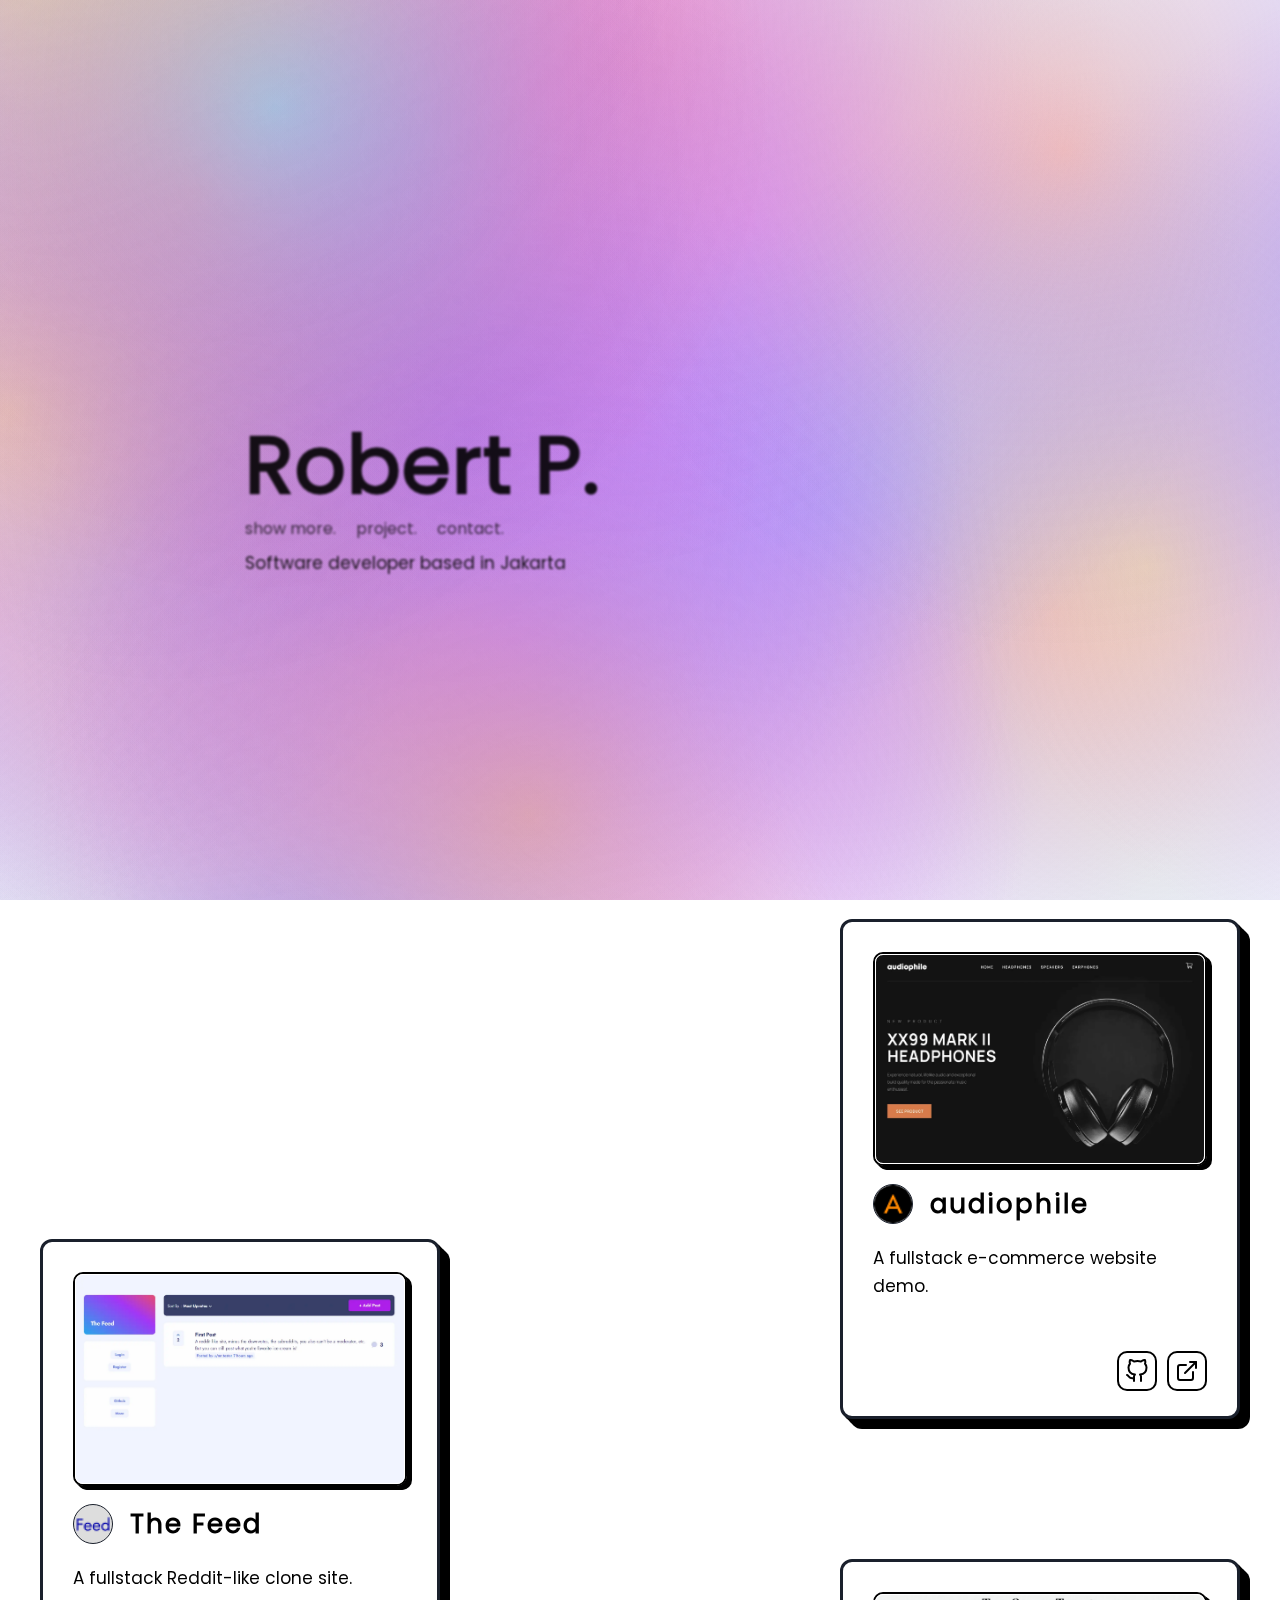
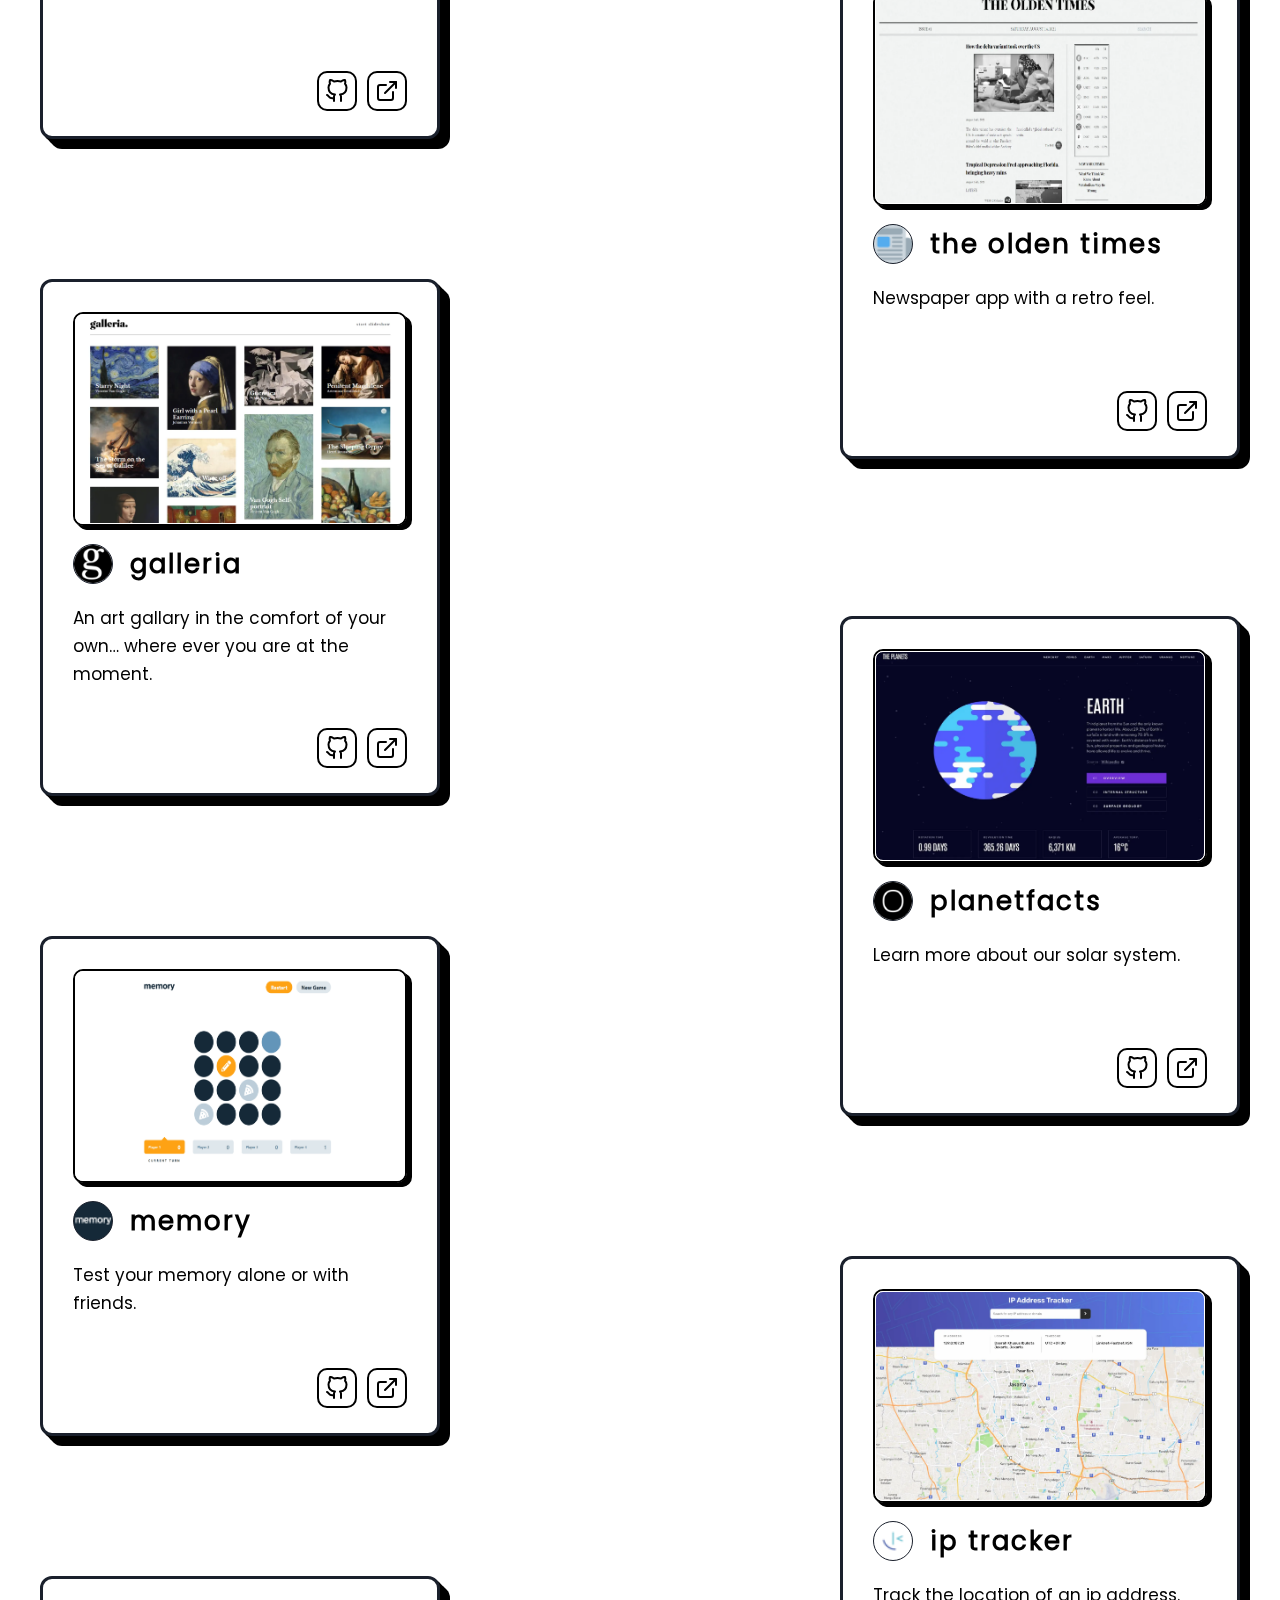
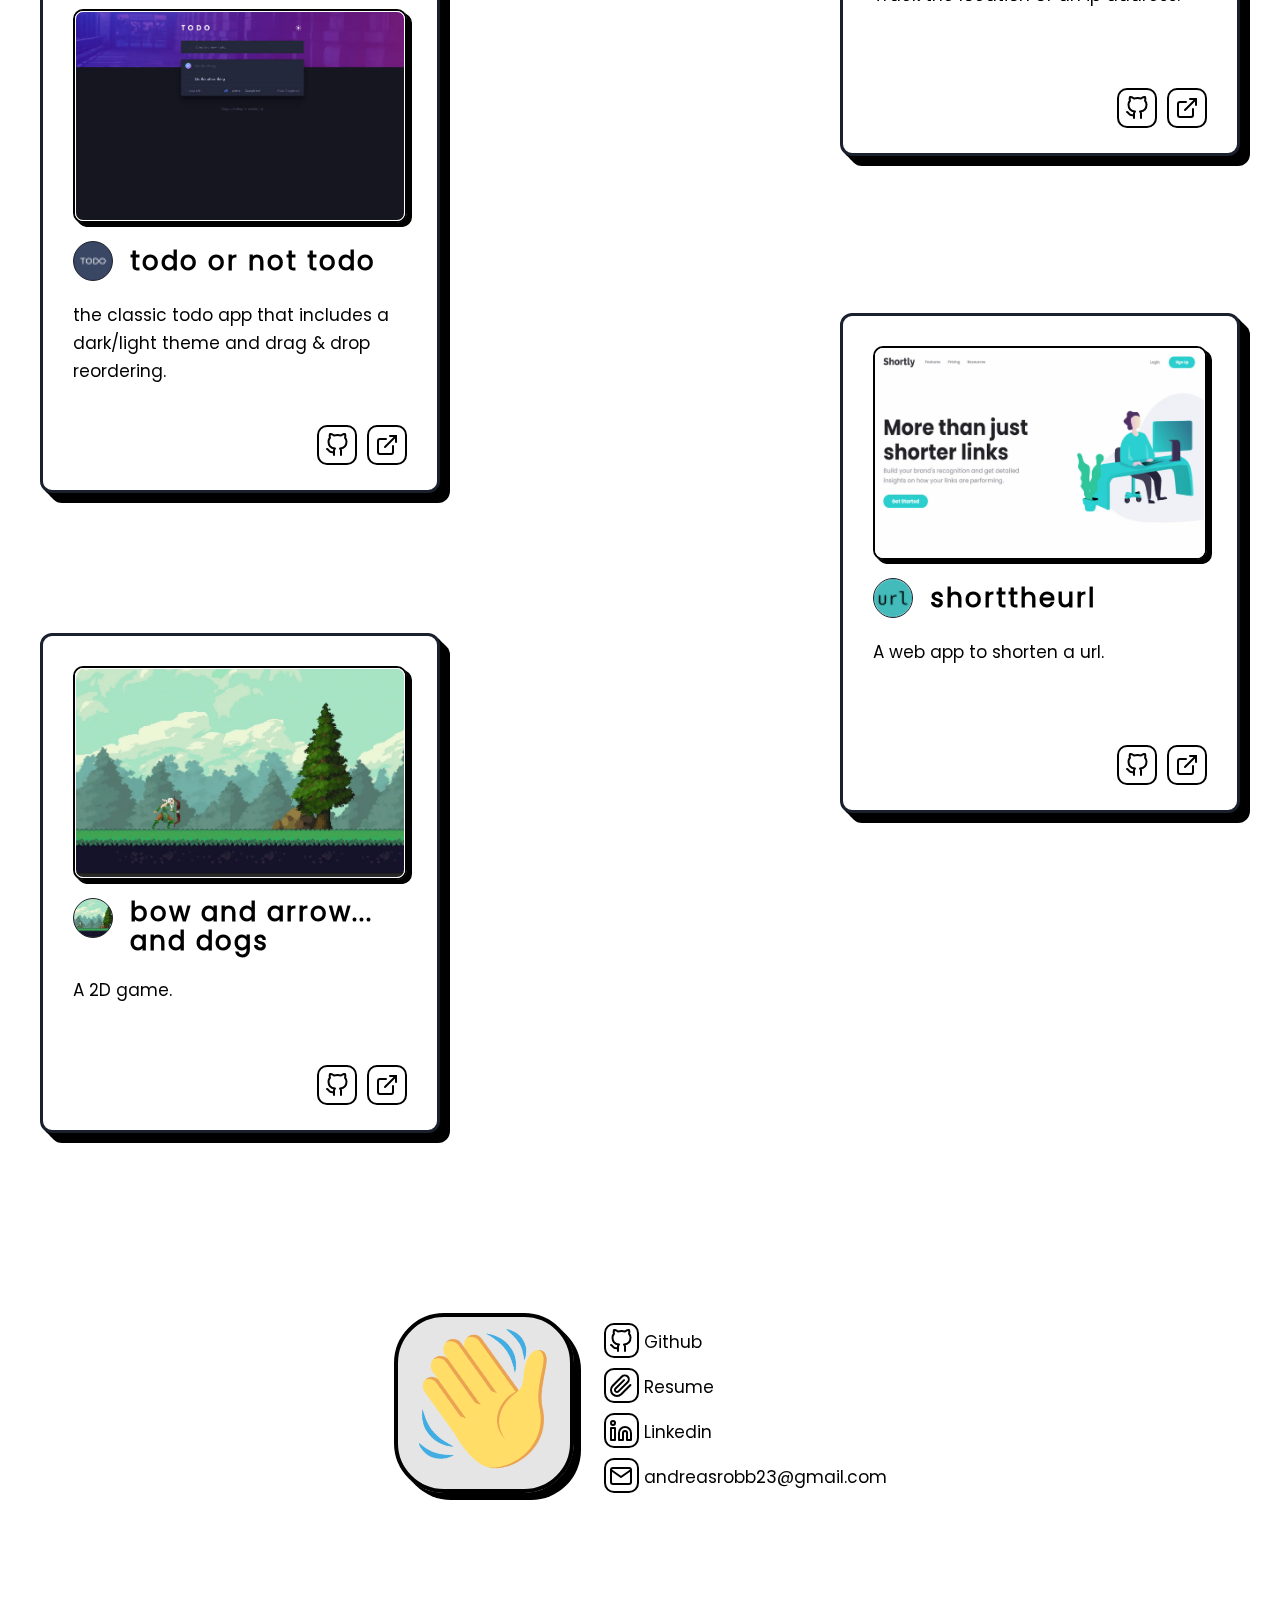
==== index.html @ 3d04a6e5 "scrollbar" ====
<!DOCTYPE html><html lang="en"><head><meta name="viewport" content="width=device-width"/><meta charSet="utf-8"/><title>Robert Pitoy</title><meta name="title" property="og:title" content="Robert Pitoy"/><meta property="og:type" content="Website"/><meta name="image" property="og:image" content="https://res.cloudinary.com/img23/image/upload/v1628459830/homepage_einqkh.png"/><meta name="description" property="og:description" content="Hi, My name is Andreas Robert Pitoy, call me Robert. I&#x27;m a full stack developer based in Jakarta."/><meta name="author" content="Robert Pitoy"/><meta name="next-head-count" content="8"/><link rel="preload" href="/_next/static/css/4d5af87fe85e431c07e7.css" as="style"/><link rel="stylesheet" href="/_next/static/css/4d5af87fe85e431c07e7.css" data-n-g=""/><noscript data-n-css=""></noscript><script defer="" nomodule="" src="/_next/static/chunks/polyfills-a40ef1678bae11e696dba45124eadd70.js"></script><script src="/_next/static/chunks/webpack-0e3c274fd8419109d37b.js" defer=""></script><script src="/_next/static/chunks/framework-2191d16384373197bc0a.js" defer=""></script><script src="/_next/static/chunks/main-1e86c55e962a820f204c.js" defer=""></script><script src="/_next/static/chunks/pages/_app-5b86120f8fc7f9e2b490.js" defer=""></script><script src="/_next/static/chunks/635-0029839948bfe83f6b7b.js" defer=""></script><script src="/_next/static/chunks/pages/index-750df16f799e31cd4385.js" defer=""></script><script src="/_next/static/HTex9-6_mteh0YSuwT2hl/_buildManifest.js" defer=""></script><script src="/_next/static/HTex9-6_mteh0YSuwT2hl/_ssgManifest.js" defer=""></script></head><body><div id="__next"><style data-emotion="css-global bt4lip">:host,:root{--chakra-ring-inset:var(--chakra-empty,/*!*/ /*!*/);--chakra-ring-offset-width:0px;--chakra-ring-offset-color:#fff;--chakra-ring-color:rgba(66, 153, 225, 0.6);--chakra-ring-offset-shadow:0 0 #0000;--chakra-ring-shadow:0 0 #0000;--chakra-space-x-reverse:0;--chakra-space-y-reverse:0;--chakra-colors-transparent:transparent;--chakra-colors-current:currentColor;--chakra-colors-black:#000000;--chakra-colors-white:#FFFFFF;--chakra-colors-whiteAlpha-50:rgba(255, 255, 255, 0.04);--chakra-colors-whiteAlpha-100:rgba(255, 255, 255, 0.06);--chakra-colors-whiteAlpha-200:rgba(255, 255, 255, 0.08);--chakra-colors-whiteAlpha-300:rgba(255, 255, 255, 0.16);--chakra-colors-whiteAlpha-400:rgba(255, 255, 255, 0.24);--chakra-colors-whiteAlpha-500:rgba(255, 255, 255, 0.36);--chakra-colors-whiteAlpha-600:rgba(255, 255, 255, 0.48);--chakra-colors-whiteAlpha-700:rgba(255, 255, 255, 0.64);--chakra-colors-whiteAlpha-800:rgba(255, 255, 255, 0.80);--chakra-colors-whiteAlpha-900:rgba(255, 255, 255, 0.92);--chakra-colors-blackAlpha-50:rgba(0, 0, 0, 0.04);--chakra-colors-blackAlpha-100:rgba(0, 0, 0, 0.06);--chakra-colors-blackAlpha-200:rgba(0, 0, 0, 0.08);--chakra-colors-blackAlpha-300:rgba(0, 0, 0, 0.16);--chakra-colors-blackAlpha-400:rgba(0, 0, 0, 0.24);--chakra-colors-blackAlpha-500:rgba(0, 0, 0, 0.36);--chakra-colors-blackAlpha-600:rgba(0, 0, 0, 0.48);--chakra-colors-blackAlpha-700:rgba(0, 0, 0, 0.64);--chakra-colors-blackAlpha-800:rgba(0, 0, 0, 0.80);--chakra-colors-blackAlpha-900:rgba(0, 0, 0, 0.92);--chakra-colors-gray-50:#F7FAFC;--chakra-colors-gray-100:#EDF2F7;--chakra-colors-gray-200:#E2E8F0;--chakra-colors-gray-300:#CBD5E0;--chakra-colors-gray-400:#A0AEC0;--chakra-colors-gray-500:#718096;--chakra-colors-gray-600:#4A5568;--chakra-colors-gray-700:#2D3748;--chakra-colors-gray-800:#1A202C;--chakra-colors-gray-900:#171923;--chakra-colors-red-50:#FFF5F5;--chakra-colors-red-100:#FED7D7;--chakra-colors-red-200:#FEB2B2;--chakra-colors-red-300:#FC8181;--chakra-colors-red-400:#F56565;--chakra-colors-red-500:#E53E3E;--chakra-colors-red-600:#C53030;--chakra-colors-red-700:#9B2C2C;--chakra-colors-red-800:#822727;--chakra-colors-red-900:#63171B;--chakra-colors-orange-50:#FFFAF0;--chakra-colors-orange-100:#FEEBC8;--chakra-colors-orange-200:#FBD38D;--chakra-colors-orange-300:#F6AD55;--chakra-colors-orange-400:#ED8936;--chakra-colors-orange-500:#DD6B20;--chakra-colors-orange-600:#C05621;--chakra-colors-orange-700:#9C4221;--chakra-colors-orange-800:#7B341E;--chakra-colors-orange-900:#652B19;--chakra-colors-yellow-50:#FFFFF0;--chakra-colors-yellow-100:#FEFCBF;--chakra-colors-yellow-200:#FAF089;--chakra-colors-yellow-300:#F6E05E;--chakra-colors-yellow-400:#ECC94B;--chakra-colors-yellow-500:#D69E2E;--chakra-colors-yellow-600:#B7791F;--chakra-colors-yellow-700:#975A16;--chakra-colors-yellow-800:#744210;--chakra-colors-yellow-900:#5F370E;--chakra-colors-green-50:#F0FFF4;--chakra-colors-green-100:#C6F6D5;--chakra-colors-green-200:#9AE6B4;--chakra-colors-green-300:#68D391;--chakra-colors-green-400:#48BB78;--chakra-colors-green-500:#38A169;--chakra-colors-green-600:#2F855A;--chakra-colors-green-700:#276749;--chakra-colors-green-800:#22543D;--chakra-colors-green-900:#1C4532;--chakra-colors-teal-50:#E6FFFA;--chakra-colors-teal-100:#B2F5EA;--chakra-colors-teal-200:#81E6D9;--chakra-colors-teal-300:#4FD1C5;--chakra-colors-teal-400:#38B2AC;--chakra-colors-teal-500:#319795;--chakra-colors-teal-600:#2C7A7B;--chakra-colors-teal-700:#285E61;--chakra-colors-teal-800:#234E52;--chakra-colors-teal-900:#1D4044;--chakra-colors-blue-50:#ebf8ff;--chakra-colors-blue-100:#bee3f8;--chakra-colors-blue-200:#90cdf4;--chakra-colors-blue-300:#63b3ed;--chakra-colors-blue-400:#4299e1;--chakra-colors-blue-500:#3182ce;--chakra-colors-blue-600:#2b6cb0;--chakra-colors-blue-700:#2c5282;--chakra-colors-blue-800:#2a4365;--chakra-colors-blue-900:#1A365D;--chakra-colors-cyan-50:#EDFDFD;--chakra-colors-cyan-100:#C4F1F9;--chakra-colors-cyan-200:#9DECF9;--chakra-colors-cyan-300:#76E4F7;--chakra-colors-cyan-400:#0BC5EA;--chakra-colors-cyan-500:#00B5D8;--chakra-colors-cyan-600:#00A3C4;--chakra-colors-cyan-700:#0987A0;--chakra-colors-cyan-800:#086F83;--chakra-colors-cyan-900:#065666;--chakra-colors-purple-50:#FAF5FF;--chakra-colors-purple-100:#E9D8FD;--chakra-colors-purple-200:#D6BCFA;--chakra-colors-purple-300:#B794F4;--chakra-colors-purple-400:#9F7AEA;--chakra-colors-purple-500:#805AD5;--chakra-colors-purple-600:#6B46C1;--chakra-colors-purple-700:#553C9A;--chakra-colors-purple-800:#44337A;--chakra-colors-purple-900:#322659;--chakra-colors-pink-50:#FFF5F7;--chakra-colors-pink-100:#FED7E2;--chakra-colors-pink-200:#FBB6CE;--chakra-colors-pink-300:#F687B3;--chakra-colors-pink-400:#ED64A6;--chakra-colors-pink-500:#D53F8C;--chakra-colors-pink-600:#B83280;--chakra-colors-pink-700:#97266D;--chakra-colors-pink-800:#702459;--chakra-colors-pink-900:#521B41;--chakra-colors-linkedin-50:#E8F4F9;--chakra-colors-linkedin-100:#CFEDFB;--chakra-colors-linkedin-200:#9BDAF3;--chakra-colors-linkedin-300:#68C7EC;--chakra-colors-linkedin-400:#34B3E4;--chakra-colors-linkedin-500:#00A0DC;--chakra-colors-linkedin-600:#008CC9;--chakra-colors-linkedin-700:#0077B5;--chakra-colors-linkedin-800:#005E93;--chakra-colors-linkedin-900:#004471;--chakra-colors-facebook-50:#E8F4F9;--chakra-colors-facebook-100:#D9DEE9;--chakra-colors-facebook-200:#B7C2DA;--chakra-colors-facebook-300:#6482C0;--chakra-colors-facebook-400:#4267B2;--chakra-colors-facebook-500:#385898;--chakra-colors-facebook-600:#314E89;--chakra-colors-facebook-700:#29487D;--chakra-colors-facebook-800:#223B67;--chakra-colors-facebook-900:#1E355B;--chakra-colors-messenger-50:#D0E6FF;--chakra-colors-messenger-100:#B9DAFF;--chakra-colors-messenger-200:#A2CDFF;--chakra-colors-messenger-300:#7AB8FF;--chakra-colors-messenger-400:#2E90FF;--chakra-colors-messenger-500:#0078FF;--chakra-colors-messenger-600:#0063D1;--chakra-colors-messenger-700:#0052AC;--chakra-colors-messenger-800:#003C7E;--chakra-colors-messenger-900:#002C5C;--chakra-colors-whatsapp-50:#dffeec;--chakra-colors-whatsapp-100:#b9f5d0;--chakra-colors-whatsapp-200:#90edb3;--chakra-colors-whatsapp-300:#65e495;--chakra-colors-whatsapp-400:#3cdd78;--chakra-colors-whatsapp-500:#22c35e;--chakra-colors-whatsapp-600:#179848;--chakra-colors-whatsapp-700:#0c6c33;--chakra-colors-whatsapp-800:#01421c;--chakra-colors-whatsapp-900:#001803;--chakra-colors-twitter-50:#E5F4FD;--chakra-colors-twitter-100:#C8E9FB;--chakra-colors-twitter-200:#A8DCFA;--chakra-colors-twitter-300:#83CDF7;--chakra-colors-twitter-400:#57BBF5;--chakra-colors-twitter-500:#1DA1F2;--chakra-colors-twitter-600:#1A94DA;--chakra-colors-twitter-700:#1681BF;--chakra-colors-twitter-800:#136B9E;--chakra-colors-twitter-900:#0D4D71;--chakra-colors-telegram-50:#E3F2F9;--chakra-colors-telegram-100:#C5E4F3;--chakra-colors-telegram-200:#A2D4EC;--chakra-colors-telegram-300:#7AC1E4;--chakra-colors-telegram-400:#47A9DA;--chakra-colors-telegram-500:#0088CC;--chakra-colors-telegram-600:#007AB8;--chakra-colors-telegram-700:#006BA1;--chakra-colors-telegram-800:#005885;--chakra-colors-telegram-900:#003F5E;--chakra-borders-none:0;--chakra-borders-1px:1px solid;--chakra-borders-2px:2px solid;--chakra-borders-4px:4px solid;--chakra-borders-8px:8px solid;--chakra-fonts-heading:Poppins;--chakra-fonts-body:Poppins;--chakra-fonts-mono:SFMono-Regular,Menlo,Monaco,Consolas,"Liberation Mono","Courier New",monospace;--chakra-fontSizes-xs:0.75rem;--chakra-fontSizes-sm:0.875rem;--chakra-fontSizes-md:1rem;--chakra-fontSizes-lg:1.125rem;--chakra-fontSizes-xl:1.25rem;--chakra-fontSizes-2xl:1.5rem;--chakra-fontSizes-3xl:1.875rem;--chakra-fontSizes-4xl:2.25rem;--chakra-fontSizes-5xl:3rem;--chakra-fontSizes-6xl:3.75rem;--chakra-fontSizes-7xl:4.5rem;--chakra-fontSizes-8xl:6rem;--chakra-fontSizes-9xl:8rem;--chakra-fontWeights-hairline:100;--chakra-fontWeights-thin:200;--chakra-fontWeights-light:300;--chakra-fontWeights-normal:400;--chakra-fontWeights-medium:500;--chakra-fontWeights-semibold:600;--chakra-fontWeights-bold:700;--chakra-fontWeights-extrabold:800;--chakra-fontWeights-black:900;--chakra-letterSpacings-tighter:-0.05em;--chakra-letterSpacings-tight:-0.025em;--chakra-letterSpacings-normal:0;--chakra-letterSpacings-wide:0.025em;--chakra-letterSpacings-wider:0.05em;--chakra-letterSpacings-widest:0.1em;--chakra-lineHeights-3:.75rem;--chakra-lineHeights-4:1rem;--chakra-lineHeights-5:1.25rem;--chakra-lineHeights-6:1.5rem;--chakra-lineHeights-7:1.75rem;--chakra-lineHeights-8:2rem;--chakra-lineHeights-9:2.25rem;--chakra-lineHeights-10:2.5rem;--chakra-lineHeights-normal:normal;--chakra-lineHeights-none:1;--chakra-lineHeights-shorter:1.25;--chakra-lineHeights-short:1.375;--chakra-lineHeights-base:1.5;--chakra-lineHeights-tall:1.625;--chakra-lineHeights-taller:2;--chakra-radii-none:0;--chakra-radii-sm:0.125rem;--chakra-radii-base:0.25rem;--chakra-radii-md:0.375rem;--chakra-radii-lg:0.5rem;--chakra-radii-xl:0.75rem;--chakra-radii-2xl:1rem;--chakra-radii-3xl:1.5rem;--chakra-radii-full:9999px;--chakra-space-1:0.25rem;--chakra-space-2:0.5rem;--chakra-space-3:0.75rem;--chakra-space-4:1rem;--chakra-space-5:1.25rem;--chakra-space-6:1.5rem;--chakra-space-7:1.75rem;--chakra-space-8:2rem;--chakra-space-9:2.25rem;--chakra-space-10:2.5rem;--chakra-space-12:3rem;--chakra-space-14:3.5rem;--chakra-space-16:4rem;--chakra-space-20:5rem;--chakra-space-24:6rem;--chakra-space-28:7rem;--chakra-space-32:8rem;--chakra-space-36:9rem;--chakra-space-40:10rem;--chakra-space-44:11rem;--chakra-space-48:12rem;--chakra-space-52:13rem;--chakra-space-56:14rem;--chakra-space-60:15rem;--chakra-space-64:16rem;--chakra-space-72:18rem;--chakra-space-80:20rem;--chakra-space-96:24rem;--chakra-space-px:1px;--chakra-space-0\.5:0.125rem;--chakra-space-1\.5:0.375rem;--chakra-space-2\.5:0.625rem;--chakra-space-3\.5:0.875rem;--chakra-shadows-xs:0 0 0 1px rgba(0, 0, 0, 0.05);--chakra-shadows-sm:0 1px 2px 0 rgba(0, 0, 0, 0.05);--chakra-shadows-base:0 1px 3px 0 rgba(0, 0, 0, 0.1),0 1px 2px 0 rgba(0, 0, 0, 0.06);--chakra-shadows-md:0 4px 6px -1px rgba(0, 0, 0, 0.1),0 2px 4px -1px rgba(0, 0, 0, 0.06);--chakra-shadows-lg:0 10px 15px -3px rgba(0, 0, 0, 0.1),0 4px 6px -2px rgba(0, 0, 0, 0.05);--chakra-shadows-xl:0 20px 25px -5px rgba(0, 0, 0, 0.1),0 10px 10px -5px rgba(0, 0, 0, 0.04);--chakra-shadows-2xl:0 25px 50px -12px rgba(0, 0, 0, 0.25);--chakra-shadows-outline:0 0 0 3px rgba(66, 153, 225, 0.6);--chakra-shadows-inner:inset 0 2px 4px 0 rgba(0,0,0,0.06);--chakra-shadows-none:none;--chakra-shadows-dark-lg:rgba(0, 0, 0, 0.1) 0px 0px 0px 1px,rgba(0, 0, 0, 0.2) 0px 5px 10px,rgba(0, 0, 0, 0.4) 0px 15px 40px;--chakra-sizes-1:0.25rem;--chakra-sizes-2:0.5rem;--chakra-sizes-3:0.75rem;--chakra-sizes-4:1rem;--chakra-sizes-5:1.25rem;--chakra-sizes-6:1.5rem;--chakra-sizes-7:1.75rem;--chakra-sizes-8:2rem;--chakra-sizes-9:2.25rem;--chakra-sizes-10:2.5rem;--chakra-sizes-12:3rem;--chakra-sizes-14:3.5rem;--chakra-sizes-16:4rem;--chakra-sizes-20:5rem;--chakra-sizes-24:6rem;--chakra-sizes-28:7rem;--chakra-sizes-32:8rem;--chakra-sizes-36:9rem;--chakra-sizes-40:10rem;--chakra-sizes-44:11rem;--chakra-sizes-48:12rem;--chakra-sizes-52:13rem;--chakra-sizes-56:14rem;--chakra-sizes-60:15rem;--chakra-sizes-64:16rem;--chakra-sizes-72:18rem;--chakra-sizes-80:20rem;--chakra-sizes-96:24rem;--chakra-sizes-px:1px;--chakra-sizes-0\.5:0.125rem;--chakra-sizes-1\.5:0.375rem;--chakra-sizes-2\.5:0.625rem;--chakra-sizes-3\.5:0.875rem;--chakra-sizes-max:max-content;--chakra-sizes-min:min-content;--chakra-sizes-full:100%;--chakra-sizes-3xs:14rem;--chakra-sizes-2xs:16rem;--chakra-sizes-xs:20rem;--chakra-sizes-sm:24rem;--chakra-sizes-md:28rem;--chakra-sizes-lg:32rem;--chakra-sizes-xl:36rem;--chakra-sizes-2xl:42rem;--chakra-sizes-3xl:48rem;--chakra-sizes-4xl:56rem;--chakra-sizes-5xl:64rem;--chakra-sizes-6xl:72rem;--chakra-sizes-7xl:80rem;--chakra-sizes-8xl:90rem;--chakra-sizes-container-sm:640px;--chakra-sizes-container-md:768px;--chakra-sizes-container-lg:1024px;--chakra-sizes-container-xl:1280px;--chakra-zIndices-hide:-1;--chakra-zIndices-auto:auto;--chakra-zIndices-base:0;--chakra-zIndices-docked:10;--chakra-zIndices-dropdown:1000;--chakra-zIndices-sticky:1100;--chakra-zIndices-banner:1200;--chakra-zIndices-overlay:1300;--chakra-zIndices-modal:1400;--chakra-zIndices-popover:1500;--chakra-zIndices-skipLink:1600;--chakra-zIndices-toast:1700;--chakra-zIndices-tooltip:1800;--chakra-transition-property-common:background-color,border-color,color,fill,stroke,opacity,box-shadow,transform;--chakra-transition-property-colors:background-color,border-color,color,fill,stroke;--chakra-transition-property-dimensions:width,height;--chakra-transition-property-position:left,right,top,bottom;--chakra-transition-property-background:background-color,background-image,background-position;--chakra-transition-easing-ease-in:cubic-bezier(0.4, 0, 1, 1);--chakra-transition-easing-ease-out:cubic-bezier(0, 0, 0.2, 1);--chakra-transition-easing-ease-in-out:cubic-bezier(0.4, 0, 0.2, 1);--chakra-transition-duration-ultra-fast:50ms;--chakra-transition-duration-faster:100ms;--chakra-transition-duration-fast:150ms;--chakra-transition-duration-normal:200ms;--chakra-transition-duration-slow:300ms;--chakra-transition-duration-slower:400ms;--chakra-transition-duration-ultra-slow:500ms;--chakra-blur-none:0;--chakra-blur-sm:4px;--chakra-blur-base:8px;--chakra-blur-md:12px;--chakra-blur-lg:16px;--chakra-blur-xl:24px;--chakra-blur-2xl:40px;--chakra-blur-3xl:64px;}</style><style data-emotion="css-global 1syi0wy">html{line-height:1.5;-webkit-text-size-adjust:100%;font-family:system-ui,sans-serif;-webkit-font-smoothing:antialiased;text-rendering:optimizeLegibility;-moz-osx-font-smoothing:grayscale;touch-action:manipulation;}body{position:relative;min-height:100%;font-feature-settings:'kern';}*,*::before,*::after{border-width:0;border-style:solid;box-sizing:border-box;}main{display:block;}hr{border-top-width:1px;box-sizing:content-box;height:0;overflow:visible;}pre,code,kbd,samp{font-family:SFMono-Regular,Menlo,Monaco,Consolas,monospace;font-size:1em;}a{background-color:transparent;color:inherit;-webkit-text-decoration:inherit;text-decoration:inherit;}abbr[title]{border-bottom:none;-webkit-text-decoration:underline;text-decoration:underline;-webkit-text-decoration:underline dotted;-webkit-text-decoration:underline dotted;text-decoration:underline dotted;}b,strong{font-weight:bold;}small{font-size:80%;}sub,sup{font-size:75%;line-height:0;position:relative;vertical-align:baseline;}sub{bottom:-0.25em;}sup{top:-0.5em;}img{border-style:none;}button,input,optgroup,select,textarea{font-family:inherit;font-size:100%;line-height:1.15;margin:0;}button,input{overflow:visible;}button,select{text-transform:none;}button::-moz-focus-inner,[type="button"]::-moz-focus-inner,[type="reset"]::-moz-focus-inner,[type="submit"]::-moz-focus-inner{border-style:none;padding:0;}fieldset{padding:0.35em 0.75em 0.625em;}legend{box-sizing:border-box;color:inherit;display:table;max-width:100%;padding:0;white-space:normal;}progress{vertical-align:baseline;}textarea{overflow:auto;}[type="checkbox"],[type="radio"]{box-sizing:border-box;padding:0;}[type="number"]::-webkit-inner-spin-button,[type="number"]::-webkit-outer-spin-button{-webkit-appearance:none!important;}input[type="number"]{-moz-appearance:textfield;}[type="search"]{-webkit-appearance:textfield;outline-offset:-2px;}[type="search"]::-webkit-search-decoration{-webkit-appearance:none!important;}::-webkit-file-upload-button{-webkit-appearance:button;font:inherit;}details{display:block;}summary{display:-webkit-box;display:-webkit-list-item;display:-ms-list-itembox;display:list-item;}template{display:none;}[hidden]{display:none!important;}body,blockquote,dl,dd,h1,h2,h3,h4,h5,h6,hr,figure,p,pre{margin:0;}button{background:transparent;padding:0;}fieldset{margin:0;padding:0;}ol,ul{margin:0;padding:0;}textarea{resize:vertical;}button,[role="button"]{cursor:pointer;}button::-moz-focus-inner{border:0!important;}table{border-collapse:collapse;}h1,h2,h3,h4,h5,h6{font-size:inherit;font-weight:inherit;}button,input,optgroup,select,textarea{padding:0;line-height:inherit;color:inherit;}img,svg,video,canvas,audio,iframe,embed,object{display:block;vertical-align:middle;}img,video{max-width:100%;height:auto;}[data-js-focus-visible] :focus:not([data-focus-visible-added]){outline:none;box-shadow:none;}select::-ms-expand{display:none;}</style><style data-emotion="css-global 1baqkrf">body{font-family:var(--chakra-fonts-body);color:var(--chakra-colors-gray-800);background:var(--chakra-colors-white);transition-property:background-color;transition-duration:var(--chakra-transition-duration-normal);line-height:var(--chakra-lineHeights-base);}*::-webkit-input-placeholder{color:var(--chakra-colors-gray-400);}*::-moz-placeholder{color:var(--chakra-colors-gray-400);}*:-ms-input-placeholder{color:var(--chakra-colors-gray-400);}*::placeholder{color:var(--chakra-colors-gray-400);}*,*::before,::after{border-color:var(--chakra-colors-gray-200);word-wrap:break-word;}</style><style data-emotion="css 1lu8b4h">.css-1lu8b4h{width:100%;-webkit-margin-start:auto;margin-inline-start:auto;-webkit-margin-end:auto;margin-inline-end:auto;max-width:100%;-webkit-padding-start:1rem;padding-inline-start:1rem;-webkit-padding-end:1rem;padding-inline-end:1rem;position:absolute;min-width:100%;min-height:100%;max-height:100%;padding:0px;display:-webkit-box;display:-webkit-flex;display:-ms-flexbox;display:flex;-webkit-flex-direction:column;-ms-flex-direction:column;flex-direction:column;-webkit-align-items:center;-webkit-box-align:center;-ms-flex-align:center;align-items:center;}</style><div class="chakra-container css-1lu8b4h" id="home"><canvas style="margin:0;width:100%;min-width:100vw;height:100%;min-height:100%;position:fixed;top:0;left:0;display:block;z-index:-1"></canvas><style data-emotion="css oaxip9">.css-oaxip9{display:-webkit-box;display:-webkit-flex;display:-ms-flexbox;display:flex;-webkit-align-items:center;-webkit-box-align:center;-ms-flex-align:center;align-items:center;-webkit-box-pack:center;-ms-flex-pack:center;-webkit-justify-content:center;justify-content:center;width:100%;margin-top:45vh;margin-bottom:48vh;}</style><div class="css-oaxip9"><style data-emotion="css 1i9956f">.css-1i9956f{max-width:800px;position:relative;width:calc(100% - 32px);display:inline;}@media screen and (min-width: 434px){.css-1i9956f{display:none;}}</style><div style="opacity:0;filter:blur(8px)" class="css-1i9956f"><style data-emotion="css 3hu1sw">.css-3hu1sw{font-family:Poppins;font-weight:900;color:var(--chakra-colors-black);font-size:19vw;letter-spacing:-1px;}@media screen and (min-width: 410px){.css-3hu1sw{letter-spacing:1px;}}@media screen and (min-width: 440px){.css-3hu1sw{font-size:80px;}}</style><h2 class="chakra-heading css-3hu1sw">Robert P.</h2><style data-emotion="css 1400z46">.css-1400z46{display:-webkit-box;display:-webkit-flex;display:-ms-flexbox;display:flex;width:100%;margin-top:-10px;margin-bottom:10px;}</style><div class="css-1400z46"><style data-emotion="css 1rlh2bn">.css-1rlh2bn{font-family:Poppins;font-weight:400;color:var(--chakra-colors-black);font-size:16px;line-height:28px;opacity:0.8;cursor:pointer;}</style><h2 class="chakra-heading css-1rlh2bn">show more.</h2><style data-emotion="css 1hmwfi0">.css-1hmwfi0{font-family:Poppins;font-weight:400;color:var(--chakra-colors-black);font-size:16px;line-height:28px;opacity:0.8;-webkit-margin-start:20px;margin-inline-start:20px;-webkit-margin-end:20px;margin-inline-end:20px;cursor:pointer;}</style><h2 class="chakra-heading css-1hmwfi0">project.</h2><h2 class="chakra-heading css-1rlh2bn">contact.</h2></div><style data-emotion="css td87rq">.css-td87rq{font-family:Poppins;font-weight:500;color:var(--chakra-colors-black);font-size:17px;line-height:28px;margin-top:-4px;max-width:450px;}</style><h2 class="chakra-heading css-td87rq">Software developer based in Jakarta</h2><style data-emotion="css 3nxoqf">.css-3nxoqf{font-family:Poppins;font-weight:500;color:var(--chakra-colors-black);font-size:17px;line-height:28px;margin-top:30px;display:none;}</style><h2 class="chakra-heading css-3nxoqf">tldr: Hi, call me Robert.</h2></div><style data-emotion="css 1nzwx5t">.css-1nzwx5t{max-width:800px;position:relative;width:calc(100% - 32px);display:none;}@media screen and (min-width: 434px){.css-1nzwx5t{display:inline;}}</style><div style="opacity:0;filter:blur(8px);transform:translateX(50px) translateZ(0)" class="css-1nzwx5t"><h2 class="chakra-heading css-3hu1sw">Robert P.</h2><div class="css-1400z46"><h2 class="chakra-heading css-1rlh2bn">show more.</h2><h2 class="chakra-heading css-1hmwfi0">project.</h2><h2 class="chakra-heading css-1rlh2bn">contact.</h2></div><h2 class="chakra-heading css-td87rq">Software developer based in Jakarta</h2><h2 class="chakra-heading css-3nxoqf">tldr: Hi, call me Robert.</h2></div></div><style data-emotion="css 17ejih0">.css-17ejih0{display:-webkit-box;display:-webkit-flex;display:-ms-flexbox;display:flex;-webkit-flex-direction:row-reverse;-ms-flex-direction:row-reverse;flex-direction:row-reverse;--chakra-space-x-reverse:1;--chakra-divide-x-reverse:1;-webkit-box-pack:center;-ms-flex-pack:center;-webkit-justify-content:center;justify-content:center;width:100%;}@media screen and (min-width: 690px){.css-17ejih0{margin-top:-93px;margin-bottom:-93px;}}@media screen and (min-width: 1260px){.css-17ejih0{margin-top:-140px;margin-bottom:-140px;-webkit-padding-start:40px;padding-inline-start:40px;-webkit-padding-end:40px;padding-inline-end:40px;}}</style><div id="project" class="css-17ejih0"><style data-emotion="css nuo11s">.css-nuo11s{display:-webkit-box;display:-webkit-flex;display:-ms-flexbox;display:flex;-webkit-flex-direction:column;-ms-flex-direction:column;flex-direction:column;-webkit-align-items:center;-webkit-box-align:center;-ms-flex-align:center;align-items:center;-webkit-box-pack:justify;-webkit-justify-content:space-between;justify-content:space-between;width:90%;padding:30px;min-height:500px;background:var(--chakra-colors-white);margin-top:50px;margin-bottom:50px;border-radius:12px;border:3px solid;box-shadow:black 3px 3px,black 7px 7px,black 10px 10px;position:relative;}@media screen and (min-width: 690px){.css-nuo11s{width:40%;}}@media screen and (min-width: 1260px){.css-nuo11s{width:400px;}}</style><div class="css-nuo11s"><style data-emotion="css 8atqhb">.css-8atqhb{width:100%;}</style><div class="css-8atqhb"><style data-emotion="css lq8cgg">.css-lq8cgg{display:-webkit-box;display:-webkit-flex;display:-ms-flexbox;display:flex;-webkit-align-items:center;-webkit-box-align:center;-ms-flex-align:center;align-items:center;-webkit-box-pack:center;-ms-flex-pack:center;-webkit-justify-content:center;justify-content:center;width:100%;height:47vw;border:2px solid black;box-shadow:black 2px 2px,black 4px 4px,black 5px 4px;border-radius:10px;}@media screen and (min-width: 690px){.css-lq8cgg{height:20vw;}}@media screen and (min-width: 1260px){.css-lq8cgg{height:214px;}}</style><div class="css-lq8cgg"><style data-emotion="css j4nm2i">.css-j4nm2i{border-radius:8px;border:1.5px solid white;width:100%;height:100%;background-image:url(/assets/audiophileImg.webp);-webkit-background-size:cover;background-size:cover;-webkit-background-position:center;background-position:center;background-repeat:no-repeat;}</style><div class="css-j4nm2i"></div></div><style data-emotion="css mwn9la">.css-mwn9la{display:-webkit-box;display:-webkit-flex;display:-ms-flexbox;display:flex;-webkit-align-items:center;-webkit-box-align:center;-ms-flex-align:center;align-items:center;width:100%;margin-top:18px;}</style><div class="css-mwn9la"><style data-emotion="css 1ezo2g">.css-1ezo2g{border:1px solid;width:40px;height:40px;border-radius:50%;background-image:url(/assets/audiophile.png);-webkit-background-size:cover;background-size:cover;-webkit-background-position:center;background-position:center;background-repeat:no-repeat;-webkit-align-self:flex-start;-ms-flex-item-align:flex-start;align-self:flex-start;margin-right:17px;}</style><div class="css-1ezo2g"></div><style data-emotion="css 1fcwgtx">.css-1fcwgtx{font-family:Poppins;font-weight:700;color:var(--chakra-colors-black);font-size:26px;line-height:29px;letter-spacing:2px;width:75%;}@media screen and (min-width: 440px){.css-1fcwgtx{width:250px;}}@media screen and (min-width: 690px){.css-1fcwgtx{width:75%;}}@media screen and (min-width: 1260px){.css-1fcwgtx{width:250px;}}</style><h2 class="chakra-heading css-1fcwgtx">audiophile</h2></div><style data-emotion="css djleh8">.css-djleh8{font-family:Poppins;font-weight:500;color:var(--chakra-colors-black);font-size:17px;line-height:28px;margin-top:20px;width:100%;}</style><h2 class="chakra-heading css-djleh8">A fullstack e-commerce website demo.</h2></div><style data-emotion="css zr5zrb">.css-zr5zrb{display:-webkit-box;display:-webkit-flex;display:-ms-flexbox;display:flex;-webkit-box-pack:end;-ms-flex-pack:end;-webkit-justify-content:flex-end;justify-content:flex-end;width:100%;justify-self:end;margin-bottom:-5px;margin-top:40px;}</style><div class="css-zr5zrb"><a href="https://github.com/andreasrobert/ecommerce-audiophile-client"><style data-emotion="css sh2ulr">.css-sh2ulr{width:40px;height:40px;background-image:url(/github.svg);-webkit-background-position:center;background-position:center;background-repeat:no-repeat;border-radius:10px;border:2px solid black;cursor:pointer;}.css-sh2ulr:hover,.css-sh2ulr[data-hover]{box-shadow:rgba(3, 27, 241, 0.17) 0px -23px 25px 0px inset,rgba(88, 2, 248, 0.15) 0px -36px 30px 0px inset,rgba(252, 0, 126, 0.1) 0px -79px 40px 0px inset,rgba(0, 0, 0, 0.06) 0px 2px 1px,rgba(0, 0, 0, 0.09) 0px 4px 2px;}</style><div class="css-sh2ulr"></div></a><a href="https://ecommerce-audiophile.netlify.app"><style data-emotion="css 1ovqplq">.css-1ovqplq{width:40px;height:40px;background-image:url(/external-link.svg);-webkit-background-position:center;background-position:center;background-repeat:no-repeat;margin-left:10px;border-radius:10px;border:2px solid black;cursor:pointer;}.css-1ovqplq:hover,.css-1ovqplq[data-hover]{box-shadow:rgba(241, 3, 3, 0.17) 0px -23px 25px 0px inset,rgba(88, 2, 248, 0.15) 0px -36px 30px 0px inset,rgba(252, 0, 126, 0.1) 0px -79px 40px 0px inset,rgba(0, 174, 255, 0.06) 0px 2px 1px,rgba(255, 0, 0, 0.09) 0px 4px 2px;}</style><div class="css-1ovqplq"></div></a></div><style data-emotion="css ypret4">.css-ypret4{position:absolute;width:59%;height:100%;text-align:center;border-top:1px solid black;pointer-events:none;display:none;}@media screen and (min-width: 690px){.css-ypret4{text-align:start;top:205px;left:-70%;}}@media screen and (min-width: 1035px){.css-ypret4{display:inline;}}@media screen and (min-width: 1090px){.css-ypret4{top:188px;}}@media screen and (min-width: 1260px){.css-ypret4{top:301px;}}</style><div style="opacity:0;transform:translateX(50px) translateZ(0)" class="css-ypret4"><style data-emotion="css 7wjm7">.css-7wjm7{font-family:Poppins;font-weight:400;color:var(--chakra-colors-black);font-size:16px;line-height:28px;opacity:0.8;}</style><h2 class="chakra-heading css-7wjm7">Node js.</h2><h2 class="chakra-heading css-7wjm7">Jwt.</h2><h2 class="chakra-heading css-7wjm7">MongoDB.</h2><h2 class="chakra-heading css-7wjm7">GraphQL.</h2><h2 class="chakra-heading css-7wjm7">Next js.</h2><h2 class="chakra-heading css-7wjm7">React.</h2><h2 class="chakra-heading css-7wjm7">Styled Components.</h2><h2 class="chakra-heading css-7wjm7">TypeScript.</h2></div><style data-emotion="css 1rs21am">.css-1rs21am{position:relative;width:90%;height:100%;margin-top:30px;text-align:center;display:-webkit-box;display:-webkit-flex;display:-ms-flexbox;display:flex;-webkit-flex-direction:column;-ms-flex-direction:column;flex-direction:column;-webkit-box-pack:center;-ms-flex-pack:center;-webkit-justify-content:center;justify-content:center;-webkit-align-items:center;-webkit-box-align:center;-ms-flex-align:center;align-items:center;border-top:1px solid black;z-index:3;}@media screen and (min-width: 1035px){.css-1rs21am{display:none;}}</style><div class="css-1rs21am"><style data-emotion="css 8jvxp8">.css-8jvxp8{position:absolute;left:0px;width:25px;height:25px;border-radius:50%;border:1px solid black;-webkit-box-pack:center;-ms-flex-pack:center;-webkit-justify-content:center;justify-content:center;-webkit-align-items:center;-webkit-box-align:center;-ms-flex-align:center;align-items:center;top:4px;text-align:center;color:var(--chakra-colors-black);font-weight:500;font-family:Poppins;display:none;cursor:pointer;}</style><div class="css-8jvxp8">-</div><div style="opacity:0;height:0px" class="css-0"><h2 class="chakra-heading css-7wjm7">Node js.</h2></div><div style="opacity:0;height:0px" class="css-0"><h2 class="chakra-heading css-7wjm7">Jwt.</h2></div><div style="opacity:0;height:0px" class="css-0"><h2 class="chakra-heading css-7wjm7">MongoDB.</h2></div><div style="opacity:0;height:0px" class="css-0"><h2 class="chakra-heading css-7wjm7">GraphQL.</h2></div><div style="opacity:0;height:0px" class="css-0"><h2 class="chakra-heading css-7wjm7">Next js.</h2></div><div style="opacity:0;height:0px" class="css-0"><h2 class="chakra-heading css-7wjm7">React.</h2></div><div style="opacity:0;height:0px" class="css-0"><h2 class="chakra-heading css-7wjm7">Styled Components.</h2></div><div style="opacity:0;height:0px" class="css-0"><h2 class="chakra-heading css-7wjm7">TypeScript.</h2></div><style data-emotion="css mhkqrt">.css-mhkqrt{position:relative;width:25px;height:25px;border-radius:50%;border:1px solid black;-webkit-box-pack:center;-ms-flex-pack:center;-webkit-justify-content:center;justify-content:center;-webkit-align-items:center;-webkit-box-align:center;-ms-flex-align:center;align-items:center;top:4px;text-align:center;color:var(--chakra-colors-black);font-weight:500;font-family:Poppins;display:inline;cursor:pointer;}</style><div class="css-mhkqrt">+</div></div></div><style data-emotion="css 1851t48">.css-1851t48{-webkit-flex-shrink:105;-ms-flex-negative:105;flex-shrink:105;display:none;}@media screen and (min-width: 690px){.css-1851t48{width:380px;display:inline;}}@media screen and (min-width: 1035px){.css-1851t48{width:552px;}}@media screen and (min-width: 1260px){.css-1851t48{width:850px;}}</style><div class="css-1851t48"></div></div><style data-emotion="css 5l4d4d">.css-5l4d4d{display:-webkit-box;display:-webkit-flex;display:-ms-flexbox;display:flex;-webkit-flex-direction:row;-ms-flex-direction:row;flex-direction:row;-webkit-box-pack:center;-ms-flex-pack:center;-webkit-justify-content:center;justify-content:center;width:100%;}@media screen and (min-width: 690px){.css-5l4d4d{margin-top:-93px;margin-bottom:-93px;}}@media screen and (min-width: 1260px){.css-5l4d4d{margin-top:-140px;margin-bottom:-140px;-webkit-padding-start:40px;padding-inline-start:40px;-webkit-padding-end:40px;padding-inline-end:40px;}}</style><div id="project" class="css-5l4d4d"><div class="css-nuo11s"><div class="css-8atqhb"><div class="css-lq8cgg"><style data-emotion="css 1ihuslk">.css-1ihuslk{border-radius:8px;border:1.5px solid white;width:100%;height:100%;background-image:url(/assets/feedImg.webp);-webkit-background-size:cover;background-size:cover;-webkit-background-position:center;background-position:center;background-repeat:no-repeat;}</style><div class="css-1ihuslk"></div></div><div class="css-mwn9la"><style data-emotion="css monbtb">.css-monbtb{border:1px solid;width:40px;height:40px;border-radius:50%;background-image:url(/assets/feed.png);-webkit-background-size:cover;background-size:cover;-webkit-background-position:center;background-position:center;background-repeat:no-repeat;-webkit-align-self:flex-start;-ms-flex-item-align:flex-start;align-self:flex-start;margin-right:17px;}</style><div class="css-monbtb"></div><h2 class="chakra-heading css-1fcwgtx">The Feed</h2></div><h2 class="chakra-heading css-djleh8">A fullstack Reddit-like clone site.</h2></div><div class="css-zr5zrb"><a href="https://github.com/andreasrobert/feed-client"><div class="css-sh2ulr"></div></a><a href="https://thefeed.netlify.app/"><div class="css-1ovqplq"></div></a></div><style data-emotion="css poy4zt">.css-poy4zt{position:absolute;width:59%;height:100%;text-align:center;border-top:1px solid black;pointer-events:none;display:none;}@media screen and (min-width: 690px){.css-poy4zt{text-align:end;top:205px;right:-70%;}}@media screen and (min-width: 1035px){.css-poy4zt{display:inline;}}@media screen and (min-width: 1090px){.css-poy4zt{top:188px;}}@media screen and (min-width: 1260px){.css-poy4zt{top:301px;}}</style><div style="opacity:0;transform:translateX(-50px) translateZ(0)" class="css-poy4zt"><h2 class="chakra-heading css-7wjm7">Node js.</h2><h2 class="chakra-heading css-7wjm7">Jwt.</h2><h2 class="chakra-heading css-7wjm7">Postgres.</h2><h2 class="chakra-heading css-7wjm7">Next js.</h2><h2 class="chakra-heading css-7wjm7">React.</h2><h2 class="chakra-heading css-7wjm7">Chakra UI.</h2><h2 class="chakra-heading css-7wjm7">TypeScript.</h2></div><div class="css-1rs21am"><div class="css-8jvxp8">-</div><div style="opacity:0;height:0px" class="css-0"><h2 class="chakra-heading css-7wjm7">Node js.</h2></div><div style="opacity:0;height:0px" class="css-0"><h2 class="chakra-heading css-7wjm7">Jwt.</h2></div><div style="opacity:0;height:0px" class="css-0"><h2 class="chakra-heading css-7wjm7">Postgres.</h2></div><div style="opacity:0;height:0px" class="css-0"><h2 class="chakra-heading css-7wjm7">Next js.</h2></div><div style="opacity:0;height:0px" class="css-0"><h2 class="chakra-heading css-7wjm7">React.</h2></div><div style="opacity:0;height:0px" class="css-0"><h2 class="chakra-heading css-7wjm7">Chakra UI.</h2></div><div style="opacity:0;height:0px" class="css-0"><h2 class="chakra-heading css-7wjm7">TypeScript.</h2></div><div class="css-mhkqrt">+</div></div></div><div class="css-1851t48"></div></div><div id="project" class="css-17ejih0"><div class="css-nuo11s"><div class="css-8atqhb"><div class="css-lq8cgg"><style data-emotion="css 1106fnh">.css-1106fnh{border-radius:8px;border:1.5px solid white;width:100%;height:100%;background-image:url(/assets/oldTimeImg.webp);-webkit-background-size:cover;background-size:cover;-webkit-background-position:center;background-position:center;background-repeat:no-repeat;}</style><div class="css-1106fnh"></div></div><div class="css-mwn9la"><style data-emotion="css 1emptq9">.css-1emptq9{border:1px solid;width:40px;height:40px;border-radius:50%;background-image:url(/assets/oldTime.png);-webkit-background-size:cover;background-size:cover;-webkit-background-position:center;background-position:center;background-repeat:no-repeat;-webkit-align-self:flex-start;-ms-flex-item-align:flex-start;align-self:flex-start;margin-right:17px;}</style><div class="css-1emptq9"></div><h2 class="chakra-heading css-1fcwgtx">the olden times</h2></div><h2 class="chakra-heading css-djleh8">Newspaper app with a retro feel.</h2></div><div class="css-zr5zrb"><a href="https://github.com/andreasrobert/new-times-client"><div class="css-sh2ulr"></div></a><a href="https://oldentimes.netlify.app/"><div class="css-1ovqplq"></div></a></div><div style="opacity:0;transform:translateX(50px) translateZ(0)" class="css-ypret4"><h2 class="chakra-heading css-7wjm7">Gnews API.</h2><h2 class="chakra-heading css-7wjm7">Coingecko API.</h2><h2 class="chakra-heading css-7wjm7">Theguardian API.</h2><h2 class="chakra-heading css-7wjm7">Nytimes API.</h2><h2 class="chakra-heading css-7wjm7">Next js.</h2><h2 class="chakra-heading css-7wjm7">React.</h2><h2 class="chakra-heading css-7wjm7">Chakra UI.</h2><h2 class="chakra-heading css-7wjm7">TypeScript.</h2></div><div class="css-1rs21am"><div class="css-8jvxp8">-</div><div style="opacity:0;height:0px" class="css-0"><h2 class="chakra-heading css-7wjm7">Gnews API.</h2></div><div style="opacity:0;height:0px" class="css-0"><h2 class="chakra-heading css-7wjm7">Coingecko API.</h2></div><div style="opacity:0;height:0px" class="css-0"><h2 class="chakra-heading css-7wjm7">Theguardian API.</h2></div><div style="opacity:0;height:0px" class="css-0"><h2 class="chakra-heading css-7wjm7">Nytimes API.</h2></div><div style="opacity:0;height:0px" class="css-0"><h2 class="chakra-heading css-7wjm7">Next js.</h2></div><div style="opacity:0;height:0px" class="css-0"><h2 class="chakra-heading css-7wjm7">React.</h2></div><div style="opacity:0;height:0px" class="css-0"><h2 class="chakra-heading css-7wjm7">Chakra UI.</h2></div><div style="opacity:0;height:0px" class="css-0"><h2 class="chakra-heading css-7wjm7">TypeScript.</h2></div><div class="css-mhkqrt">+</div></div></div><div class="css-1851t48"></div></div><div id="project" class="css-5l4d4d"><div class="css-nuo11s"><div class="css-8atqhb"><div class="css-lq8cgg"><style data-emotion="css 1oqeh51">.css-1oqeh51{border-radius:8px;border:1.5px solid white;width:100%;height:100%;background-image:url(/assets/theGallaImg.webp);-webkit-background-size:cover;background-size:cover;-webkit-background-position:center;background-position:center;background-repeat:no-repeat;}</style><div class="css-1oqeh51"></div></div><div class="css-mwn9la"><style data-emotion="css k55w5c">.css-k55w5c{border:1px solid;width:40px;height:40px;border-radius:50%;background-image:url(/assets/theGalla.ico);-webkit-background-size:cover;background-size:cover;-webkit-background-position:center;background-position:center;background-repeat:no-repeat;-webkit-align-self:flex-start;-ms-flex-item-align:flex-start;align-self:flex-start;margin-right:17px;}</style><div class="css-k55w5c"></div><h2 class="chakra-heading css-1fcwgtx">galleria</h2></div><h2 class="chakra-heading css-djleh8">An art gallary in the comfort of your own… where ever you are at the moment.</h2></div><div class="css-zr5zrb"><a href="https://github.com/andreasrobert/galleria-slideshow-site-chakra-ui"><div class="css-sh2ulr"></div></a><a href="https://thegalla.netlify.app"><div class="css-1ovqplq"></div></a></div><div style="opacity:0;transform:translateX(-50px) translateZ(0)" class="css-poy4zt"><h2 class="chakra-heading css-7wjm7">Next js.</h2><h2 class="chakra-heading css-7wjm7">React.</h2><h2 class="chakra-heading css-7wjm7">Chakra UI.</h2><h2 class="chakra-heading css-7wjm7">Framer Motion.</h2><h2 class="chakra-heading css-7wjm7">TypeScript.</h2></div><div class="css-1rs21am"><div class="css-8jvxp8">-</div><div style="opacity:0;height:0px" class="css-0"><h2 class="chakra-heading css-7wjm7">Next js.</h2></div><div style="opacity:0;height:0px" class="css-0"><h2 class="chakra-heading css-7wjm7">React.</h2></div><div style="opacity:0;height:0px" class="css-0"><h2 class="chakra-heading css-7wjm7">Chakra UI.</h2></div><div style="opacity:0;height:0px" class="css-0"><h2 class="chakra-heading css-7wjm7">Framer Motion.</h2></div><div style="opacity:0;height:0px" class="css-0"><h2 class="chakra-heading css-7wjm7">TypeScript.</h2></div><div class="css-mhkqrt">+</div></div></div><div class="css-1851t48"></div></div><div id="project" class="css-17ejih0"><div class="css-nuo11s"><div class="css-8atqhb"><div class="css-lq8cgg"><style data-emotion="css gn0dlp">.css-gn0dlp{border-radius:8px;border:1.5px solid white;width:100%;height:100%;background-image:url(/assets/planetfactsImg.webp);-webkit-background-size:cover;background-size:cover;-webkit-background-position:center;background-position:center;background-repeat:no-repeat;}</style><div class="css-gn0dlp"></div></div><div class="css-mwn9la"><style data-emotion="css rdcpfl">.css-rdcpfl{border:1px solid;width:40px;height:40px;border-radius:50%;background-image:url(/assets/planetfacts.ico);-webkit-background-size:cover;background-size:cover;-webkit-background-position:center;background-position:center;background-repeat:no-repeat;-webkit-align-self:flex-start;-ms-flex-item-align:flex-start;align-self:flex-start;margin-right:17px;}</style><div class="css-rdcpfl"></div><h2 class="chakra-heading css-1fcwgtx">planetfacts</h2></div><h2 class="chakra-heading css-djleh8">Learn more about our solar system.</h2></div><div class="css-zr5zrb"><a href="https://github.com/andreasrobert/planet-fact-nextjs"><div class="css-sh2ulr"></div></a><a href="https://planetfacts.netlify.app"><div class="css-1ovqplq"></div></a></div><div style="opacity:0;transform:translateX(50px) translateZ(0)" class="css-ypret4"><h2 class="chakra-heading css-7wjm7">Next js.</h2><h2 class="chakra-heading css-7wjm7">React.</h2><h2 class="chakra-heading css-7wjm7">Styled Components.</h2><h2 class="chakra-heading css-7wjm7">Framer Motion.</h2><h2 class="chakra-heading css-7wjm7">TypeScript.</h2></div><div class="css-1rs21am"><div class="css-8jvxp8">-</div><div style="opacity:0;height:0px" class="css-0"><h2 class="chakra-heading css-7wjm7">Next js.</h2></div><div style="opacity:0;height:0px" class="css-0"><h2 class="chakra-heading css-7wjm7">React.</h2></div><div style="opacity:0;height:0px" class="css-0"><h2 class="chakra-heading css-7wjm7">Styled Components.</h2></div><div style="opacity:0;height:0px" class="css-0"><h2 class="chakra-heading css-7wjm7">Framer Motion.</h2></div><div style="opacity:0;height:0px" class="css-0"><h2 class="chakra-heading css-7wjm7">TypeScript.</h2></div><div class="css-mhkqrt">+</div></div></div><div class="css-1851t48"></div></div><div id="project" class="css-5l4d4d"><div class="css-nuo11s"><div class="css-8atqhb"><div class="css-lq8cgg"><style data-emotion="css 12p97b6">.css-12p97b6{border-radius:8px;border:1.5px solid white;width:100%;height:100%;background-image:url(/assets/memoryImg.png);-webkit-background-size:cover;background-size:cover;-webkit-background-position:center;background-position:center;background-repeat:no-repeat;}</style><div class="css-12p97b6"></div></div><div class="css-mwn9la"><style data-emotion="css 1lwvwsm">.css-1lwvwsm{border:1px solid;width:40px;height:40px;border-radius:50%;background-image:url(/assets/memory.png);-webkit-background-size:cover;background-size:cover;-webkit-background-position:center;background-position:center;background-repeat:no-repeat;-webkit-align-self:flex-start;-ms-flex-item-align:flex-start;align-self:flex-start;margin-right:17px;}</style><div class="css-1lwvwsm"></div><h2 class="chakra-heading css-1fcwgtx">memory</h2></div><h2 class="chakra-heading css-djleh8">Test your memory alone or with friends.</h2></div><div class="css-zr5zrb"><a href="https://github.com/andreasrobert/vite-memory-game"><div class="css-sh2ulr"></div></a><a href="https://memory-vite.netlify.app/"><div class="css-1ovqplq"></div></a></div><div style="opacity:0;transform:translateX(-50px) translateZ(0)" class="css-poy4zt"><h2 class="chakra-heading css-7wjm7">Golang.</h2><h2 class="chakra-heading css-7wjm7">gorilla/websocket.</h2><h2 class="chakra-heading css-7wjm7">Vue.</h2><h2 class="chakra-heading css-7wjm7">Vuex.</h2><h2 class="chakra-heading css-7wjm7">Composition API.</h2><h2 class="chakra-heading css-7wjm7">Tailwind.</h2><h2 class="chakra-heading css-7wjm7">JavaScript.</h2></div><div class="css-1rs21am"><div class="css-8jvxp8">-</div><div style="opacity:0;height:0px" class="css-0"><h2 class="chakra-heading css-7wjm7">Golang.</h2></div><div style="opacity:0;height:0px" class="css-0"><h2 class="chakra-heading css-7wjm7">gorilla/websocket.</h2></div><div style="opacity:0;height:0px" class="css-0"><h2 class="chakra-heading css-7wjm7">Vue.</h2></div><div style="opacity:0;height:0px" class="css-0"><h2 class="chakra-heading css-7wjm7">Vuex.</h2></div><div style="opacity:0;height:0px" class="css-0"><h2 class="chakra-heading css-7wjm7">Composition API.</h2></div><div style="opacity:0;height:0px" class="css-0"><h2 class="chakra-heading css-7wjm7">Tailwind.</h2></div><div style="opacity:0;height:0px" class="css-0"><h2 class="chakra-heading css-7wjm7">JavaScript.</h2></div><div class="css-mhkqrt">+</div></div></div><div class="css-1851t48"></div></div><div id="project" class="css-17ejih0"><div class="css-nuo11s"><div class="css-8atqhb"><div class="css-lq8cgg"><style data-emotion="css 1mopey7">.css-1mopey7{border-radius:8px;border:1.5px solid white;width:100%;height:100%;background-image:url(/assets/ipTrackerImg.webp);-webkit-background-size:cover;background-size:cover;-webkit-background-position:center;background-position:center;background-repeat:no-repeat;}</style><div class="css-1mopey7"></div></div><div class="css-mwn9la"><style data-emotion="css c9mlqc">.css-c9mlqc{border:1px solid;width:40px;height:40px;border-radius:50%;background-image:url(/assets/ipTracker.png);-webkit-background-size:cover;background-size:cover;-webkit-background-position:center;background-position:center;background-repeat:no-repeat;-webkit-align-self:flex-start;-ms-flex-item-align:flex-start;align-self:flex-start;margin-right:17px;}</style><div class="css-c9mlqc"></div><h2 class="chakra-heading css-1fcwgtx">ip tracker</h2></div><h2 class="chakra-heading css-djleh8">Track the location of an ip address.</h2></div><div class="css-zr5zrb"><a href="https://github.com/andreasrobert/ip-address-tracker"><div class="css-sh2ulr"></div></a><a href="https://ip-address-tracker23.netlify.app"><div class="css-1ovqplq"></div></a></div><div style="opacity:0;transform:translateX(50px) translateZ(0)" class="css-ypret4"><h2 class="chakra-heading css-7wjm7">Leaflet API.</h2><h2 class="chakra-heading css-7wjm7">IP Geolocation API.</h2><h2 class="chakra-heading css-7wjm7">JavaScript.</h2><h2 class="chakra-heading css-7wjm7">CSS.</h2><h2 class="chakra-heading css-7wjm7">HTML.</h2></div><div class="css-1rs21am"><div class="css-8jvxp8">-</div><div style="opacity:0;height:0px" class="css-0"><h2 class="chakra-heading css-7wjm7">Leaflet API.</h2></div><div style="opacity:0;height:0px" class="css-0"><h2 class="chakra-heading css-7wjm7">IP Geolocation API.</h2></div><div style="opacity:0;height:0px" class="css-0"><h2 class="chakra-heading css-7wjm7">JavaScript.</h2></div><div style="opacity:0;height:0px" class="css-0"><h2 class="chakra-heading css-7wjm7">CSS.</h2></div><div style="opacity:0;height:0px" class="css-0"><h2 class="chakra-heading css-7wjm7">HTML.</h2></div><div class="css-mhkqrt">+</div></div></div><div class="css-1851t48"></div></div><div id="project" class="css-5l4d4d"><div class="css-nuo11s"><div class="css-8atqhb"><div class="css-lq8cgg"><style data-emotion="css 1mu1fse">.css-1mu1fse{border-radius:8px;border:1.5px solid white;width:100%;height:100%;background-image:url(/assets/todoImg.webp);-webkit-background-size:cover;background-size:cover;-webkit-background-position:center;background-position:center;background-repeat:no-repeat;}</style><div class="css-1mu1fse"></div></div><div class="css-mwn9la"><style data-emotion="css n7658w">.css-n7658w{border:1px solid;width:40px;height:40px;border-radius:50%;background-image:url(/assets/todo.png);-webkit-background-size:cover;background-size:cover;-webkit-background-position:center;background-position:center;background-repeat:no-repeat;-webkit-align-self:flex-start;-ms-flex-item-align:flex-start;align-self:flex-start;margin-right:17px;}</style><div class="css-n7658w"></div><h2 class="chakra-heading css-1fcwgtx">todo or not todo</h2></div><h2 class="chakra-heading css-djleh8">the classic todo app that includes a dark/light theme and drag &amp; drop reordering.</h2></div><div class="css-zr5zrb"><a href="https://github.com/andreasrobert/todo-app-react-dnd"><div class="css-sh2ulr"></div></a><a href="https://todo-or-not-todo23.netlify.app"><div class="css-1ovqplq"></div></a></div><div style="opacity:0;transform:translateX(-50px) translateZ(0)" class="css-poy4zt"><h2 class="chakra-heading css-7wjm7">React.</h2><h2 class="chakra-heading css-7wjm7">Styled Components.</h2><h2 class="chakra-heading css-7wjm7">TypeScript.</h2></div><div class="css-1rs21am"><div class="css-8jvxp8">-</div><div style="opacity:0;height:0px" class="css-0"><h2 class="chakra-heading css-7wjm7">React.</h2></div><div style="opacity:0;height:0px" class="css-0"><h2 class="chakra-heading css-7wjm7">Styled Components.</h2></div><div style="opacity:0;height:0px" class="css-0"><h2 class="chakra-heading css-7wjm7">TypeScript.</h2></div><div class="css-mhkqrt">+</div></div></div><div class="css-1851t48"></div></div><div id="project" class="css-17ejih0"><div class="css-nuo11s"><div class="css-8atqhb"><div class="css-lq8cgg"><style data-emotion="css 128ik3q">.css-128ik3q{border-radius:8px;border:1.5px solid white;width:100%;height:100%;background-image:url(/assets/shortUrlImg.webp);-webkit-background-size:cover;background-size:cover;-webkit-background-position:center;background-position:center;background-repeat:no-repeat;}</style><div class="css-128ik3q"></div></div><div class="css-mwn9la"><style data-emotion="css 1aed15a">.css-1aed15a{border:1px solid;width:40px;height:40px;border-radius:50%;background-image:url(/assets/shortUrl.png);-webkit-background-size:cover;background-size:cover;-webkit-background-position:center;background-position:center;background-repeat:no-repeat;-webkit-align-self:flex-start;-ms-flex-item-align:flex-start;align-self:flex-start;margin-right:17px;}</style><div class="css-1aed15a"></div><h2 class="chakra-heading css-1fcwgtx">shorttheurl</h2></div><h2 class="chakra-heading css-djleh8">A web app to shorten a url.</h2></div><div class="css-zr5zrb"><a href="https://github.com/andreasrobert/url-shortening-api-react"><div class="css-sh2ulr"></div></a><a href="https://shorttheurl.netlify.app"><div class="css-1ovqplq"></div></a></div><div style="opacity:0;transform:translateX(50px) translateZ(0)" class="css-ypret4"><h2 class="chakra-heading css-7wjm7">Shrtcode API.</h2><h2 class="chakra-heading css-7wjm7">React.</h2><h2 class="chakra-heading css-7wjm7">TypeScript.</h2><h2 class="chakra-heading css-7wjm7">Styled Components.</h2></div><div class="css-1rs21am"><div class="css-8jvxp8">-</div><div style="opacity:0;height:0px" class="css-0"><h2 class="chakra-heading css-7wjm7">Shrtcode API.</h2></div><div style="opacity:0;height:0px" class="css-0"><h2 class="chakra-heading css-7wjm7">React.</h2></div><div style="opacity:0;height:0px" class="css-0"><h2 class="chakra-heading css-7wjm7">TypeScript.</h2></div><div style="opacity:0;height:0px" class="css-0"><h2 class="chakra-heading css-7wjm7">Styled Components.</h2></div><div class="css-mhkqrt">+</div></div></div><div class="css-1851t48"></div></div><div id="project" class="css-5l4d4d"><div class="css-nuo11s"><div class="css-8atqhb"><div class="css-lq8cgg"><style data-emotion="css cuheil">.css-cuheil{border-radius:8px;border:1.5px solid white;width:100%;height:100%;background-image:url(/assets/bowImg.webp);-webkit-background-size:cover;background-size:cover;-webkit-background-position:center;background-position:center;background-repeat:no-repeat;}</style><div class="css-cuheil"></div></div><div class="css-mwn9la"><style data-emotion="css 17rsa4d">.css-17rsa4d{border:1px solid;width:40px;height:40px;border-radius:50%;background-image:url(/assets/bowImg.webp);-webkit-background-size:cover;background-size:cover;-webkit-background-position:center;background-position:center;background-repeat:no-repeat;-webkit-align-self:flex-start;-ms-flex-item-align:flex-start;align-self:flex-start;margin-right:17px;}</style><div class="css-17rsa4d"></div><h2 class="chakra-heading css-1fcwgtx">bow and arrow... and dogs</h2></div><h2 class="chakra-heading css-djleh8">A 2D game.</h2></div><div class="css-zr5zrb"><a href="https://github.com/andreasrobert"><div class="css-sh2ulr"></div></a><a href="https://andreas-robert.itch.io/bow-and-arrow-and-dogs"><div class="css-1ovqplq"></div></a></div><div style="opacity:0;transform:translateX(-50px) translateZ(0)" class="css-poy4zt"><h2 class="chakra-heading css-7wjm7">Unity.</h2><h2 class="chakra-heading css-7wjm7">C#.</h2></div><div class="css-1rs21am"><div class="css-8jvxp8">-</div><div style="opacity:0;height:0px" class="css-0"><h2 class="chakra-heading css-7wjm7">Unity.</h2></div><div style="opacity:0;height:0px" class="css-0"><h2 class="chakra-heading css-7wjm7">C#.</h2></div><div class="css-mhkqrt">+</div></div></div><div class="css-1851t48"></div></div><style data-emotion="css 4og0c0">.css-4og0c0{display:-webkit-box;display:-webkit-flex;display:-ms-flexbox;display:flex;-webkit-flex-direction:column;-ms-flex-direction:column;flex-direction:column;-webkit-align-items:center;-webkit-box-align:center;-ms-flex-align:center;align-items:center;margin-top:220px;margin-bottom:159px;padding-bottom:200px;}@media screen and (min-width: 500px){.css-4og0c0{-webkit-flex-direction:row;-ms-flex-direction:row;flex-direction:row;margin-top:70px;}}@media screen and (min-width: 690px){.css-4og0c0{margin-top:150px;}}@media screen and (min-width: 1090px){.css-4og0c0{margin-top:270px;}}</style><div id="contact" class="css-4og0c0"><style data-emotion="css slkeuw">.css-slkeuw{width:180px;height:180px;background:rgba(0, 0, 0, 0.100);padding-left:10px;padding-top:10px;border:4px solid black;margin-top:-170px;margin-bottom:20px;border-radius:50px;box-shadow:black 3px 3px,black 7px 7px;cursor:pointer;}@media screen and (min-width: 500px){.css-slkeuw{margin-top:0px;margin-bottom:0px;}}</style><div class="css-slkeuw"><style data-emotion="css 1qn3cni">.css-1qn3cni{width:150px;height:150px;background-image:url(/hand.png);z-index:4;-webkit-background-position:center;background-position:center;background-repeat:no-repeat;-webkit-background-size:contain;background-size:contain;}</style><div class="css-1qn3cni"></div></div><style data-emotion="css 9h27c8">.css-9h27c8{display:-webkit-box;display:-webkit-flex;display:-ms-flexbox;display:flex;-webkit-flex-direction:column;-ms-flex-direction:column;flex-direction:column;height:100%;margin-top:15px;margin-left:25px;}</style><div class="css-9h27c8"><style data-emotion="css k008qs">.css-k008qs{display:-webkit-box;display:-webkit-flex;display:-ms-flexbox;display:flex;}</style><div class="css-k008qs"><a target="_blank" rel="noreferrer" href="https://github.com/andreasrobert"><style data-emotion="css izekyw">.css-izekyw{width:35px;height:35px;margin-top:-5px;-webkit-margin-start:5px;margin-inline-start:5px;-webkit-margin-end:5px;margin-inline-end:5px;background-image:url(/github.svg);-webkit-background-position:center;background-position:center;background-repeat:no-repeat;border-radius:10px;border:2px solid black;cursor:pointer;}.css-izekyw:hover,.css-izekyw[data-hover]{box-shadow:rgba(3, 27, 241, 0.17) 0px -23px 25px 0px inset,rgba(88, 2, 248, 0.15) 0px -36px 30px 0px inset,rgba(252, 0, 126, 0.1) 0px -79px 40px 0px inset,rgba(0, 0, 0, 0.06) 0px 2px 1px,rgba(0, 0, 0, 0.09) 0px 4px 2px;}</style><div class="css-izekyw"></div></a><style data-emotion="css mvfpuz">.css-mvfpuz{font-family:Poppins;font-weight:500;color:var(--chakra-colors-black);font-size:17px;line-height:28px;}</style><h2 class="chakra-heading css-mvfpuz">Github</h2></div><style data-emotion="css 13v6rjs">.css-13v6rjs{display:-webkit-box;display:-webkit-flex;display:-ms-flexbox;display:flex;margin-top:15px;}</style><div class="css-13v6rjs"><a target="_blank" rel="noopener noreferrer" href="/Andreas Robert Pitoy Resume.pdf"><style data-emotion="css si3bci">.css-si3bci{width:35px;height:35px;margin-top:-5px;-webkit-margin-start:5px;margin-inline-start:5px;-webkit-margin-end:5px;margin-inline-end:5px;background-image:url(/paperclip.svg);-webkit-background-position:center;background-position:center;background-repeat:no-repeat;border-radius:10px;border:2px solid black;cursor:pointer;}.css-si3bci:hover,.css-si3bci[data-hover]{box-shadow:rgba(255, 255, 255, 0.17) 0px -23px 25px 0px inset,rgba(255, 255, 255, 0.15) 0px -36px 30px 0px inset,rgba(255, 255, 255, 0.1) 0px -79px 40px 0px inset,rgba(0, 0, 0, 0.06) 0px 2px 1px,rgba(0, 0, 0, 0.09) 0px 4px 2px;}</style><div class="css-si3bci"></div></a><h2 class="chakra-heading css-mvfpuz">Resume</h2></div><style data-emotion="css 6hfzn4">.css-6hfzn4{display:-webkit-box;display:-webkit-flex;display:-ms-flexbox;display:flex;margin-top:15px;margin-bottom:15px;}</style><div class="css-6hfzn4"><a target="_blank" rel="noreferrer" href="https://www.linkedin.com/in/robertpitoy/"><style data-emotion="css yibmzq">.css-yibmzq{width:35px;height:35px;margin-top:-5px;-webkit-margin-start:5px;margin-inline-start:5px;-webkit-margin-end:5px;margin-inline-end:5px;background-image:url(/linkedin.svg);-webkit-background-position:center;background-position:center;background-repeat:no-repeat;border-radius:10px;border:2px solid black;cursor:pointer;}.css-yibmzq:hover,.css-yibmzq[data-hover]{box-shadow:rgba(3, 233, 241, 0.17) 0px -23px 25px 0px inset,rgba(2, 240, 248, 0.15) 0px -36px 30px 0px inset,rgba(0, 223, 252, 0.1) 0px -79px 40px 0px inset,rgba(0, 0, 0, 0.06) 0px 2px 1px,rgba(0, 0, 0, 0.09) 0px 4px 2px;}</style><div class="css-yibmzq"></div></a><h2 class="chakra-heading css-mvfpuz">Linkedin</h2></div><div class="css-k008qs"><a href="mailto:andreasrobb23@gmail.com"><style data-emotion="css i4e8eq">.css-i4e8eq{width:35px;height:35px;margin-top:-5px;-webkit-margin-start:5px;margin-inline-start:5px;-webkit-margin-end:5px;margin-inline-end:5px;background-image:url(/mail.svg);-webkit-background-position:center;background-position:center;background-repeat:no-repeat;border-radius:10px;border:2px solid black;cursor:pointer;}.css-i4e8eq:hover,.css-i4e8eq[data-hover]{box-shadow:rgba(241, 3, 3, 0.17) 0px -23px 25px 0px inset,rgba(248, 2, 2, 0.15) 0px -36px 30px 0px inset,rgba(252, 0, 126, 0.1) 0px -79px 40px 0px inset,rgba(0, 0, 0, 0.06) 0px 2px 1px,rgba(0, 0, 0, 0.09) 0px 4px 2px;}</style><div class="css-i4e8eq"></div></a><h2 class="chakra-heading css-mvfpuz">andreasrobb23@gmail.com</h2></div></div></div></div><span></span></div><script id="__NEXT_DATA__" type="application/json">{"props":{"pageProps":{}},"page":"/","query":{},"buildId":"HTex9-6_mteh0YSuwT2hl","nextExport":true,"autoExport":true,"isFallback":false,"scriptLoader":[]}</script></body></html>
---- _next/static/css/4d5af87fe85e431c07e7.css ----
body,html{padding:0;margin:0;height:100%;font-family:-apple-system,BlinkMacSystemFont,Segoe UI,Roboto,Oxygen,Ubuntu,Cantarell,Fira Sans,Droid Sans,Helvetica Neue,sans-serif}a{color:inherit;text-decoration:none}*{-webkit-box-sizing:border-box;-moz-box-sizing:border-box;box-sizing:border-box}::-webkit-scrollbar{width:17px}::-webkit-scrollbar-track{background-color:#3d3d3d}::-webkit-scrollbar-thumb{border-radius:10px;border:4px solid #3d3d3d;background:-webkit-linear-gradient(155deg,#e73c7e,#ee7752);background:linear-gradient(-65deg,#e73c7e,#ee7752)}@font-face{font-family:Roboto Mono;font-style:normal;font-display:swap;font-weight:400;src:url(/_next/static/media/roboto-mono-cyrillic-ext-400-normal.b60acdafdfd55591eddf5846b57f795b.woff2) format("woff2"),url(/_next/static/media/roboto-mono-all-400-normal.8c12dec86f8b17eac65242eb8ee88c7b.woff) format("woff");unicode-range:U+0460-052f,U+1c80-1c88,U+20b4,U+2de0-2dff,U+a640-a69f,U+fe2e-fe2f}@font-face{font-family:Roboto Mono;font-style:normal;font-display:swap;font-weight:400;src:url(/_next/static/media/roboto-mono-cyrillic-400-normal.3b6a3201563987f5c30c0a651551f68f.woff2) format("woff2"),url(/_next/static/media/roboto-mono-all-400-normal.8c12dec86f8b17eac65242eb8ee88c7b.woff) format("woff");unicode-range:U+0400-045f,U+0490-0491,U+04b0-04b1,U+2116}@font-face{font-family:Roboto Mono;font-style:normal;font-display:swap;font-weight:400;src:url(/_next/static/media/roboto-mono-greek-400-normal.6c5721aefd48c14edd31417d61e177a7.woff2) format("woff2"),url(/_next/static/media/roboto-mono-all-400-normal.8c12dec86f8b17eac65242eb8ee88c7b.woff) format("woff");unicode-range:U+0370-03ff}@font-face{font-family:Roboto Mono;font-style:normal;font-display:swap;font-weight:400;src:url(/_next/static/media/roboto-mono-vietnamese-400-normal.baa5de8fd025f9a570c0f2d334890a48.woff2) format("woff2"),url(/_next/static/media/roboto-mono-all-400-normal.8c12dec86f8b17eac65242eb8ee88c7b.woff) format("woff");unicode-range:U+0102-0103,U+0110-0111,U+0128-0129,U+0168-0169,U+01a0-01a1,U+01af-01b0,U+1ea0-1ef9,U+20ab}@font-face{font-family:Roboto Mono;font-style:normal;font-display:swap;font-weight:400;src:url(/_next/static/media/roboto-mono-latin-ext-400-normal.52237f44c81dd66b90e308d53bd243ba.woff2) format("woff2"),url(/_next/static/media/roboto-mono-all-400-normal.8c12dec86f8b17eac65242eb8ee88c7b.woff) format("woff");unicode-range:U+0100-024f,U+0259,U+1e??,U+2020,U+20a0-20ab,U+20ad-20cf,U+2113,U+2c60-2c7f,U+a720-a7ff}@font-face{font-family:Roboto Mono;font-style:normal;font-display:swap;font-weight:400;src:url(/_next/static/media/roboto-mono-latin-400-normal.535bc89d4af715503b01afd761501e58.woff2) format("woff2"),url(/_next/static/media/roboto-mono-all-400-normal.8c12dec86f8b17eac65242eb8ee88c7b.woff) format("woff");unicode-range:U+00??,U+0131,U+0152-0153,U+02bb-02bc,U+02c6,U+02da,U+02dc,U+2000-206f,U+2074,U+20ac,U+2122,U+2191,U+2193,U+2212,U+2215,U+feff,U+fffd}@font-face{font-family:Poppins;font-style:normal;font-display:swap;font-weight:400;src:url(/_next/static/media/poppins-devanagari-400-normal.4dcae97b127630752bc94b967393a36a.woff2) format("woff2"),url(/_next/static/media/poppins-all-400-normal.d9177076ce88015af78ac8dfc6b68ece.woff) format("woff");unicode-range:U+0900-097f,U+1cd0-1cf6,U+1cf8-1cf9,U+200c-200d,U+20a8,U+20b9,U+25cc,U+a830-a839,U+a8e0-a8fb}@font-face{font-family:Poppins;font-style:normal;font-display:swap;font-weight:400;src:url(/_next/static/media/poppins-latin-ext-400-normal.53f1614b455b17c5650d5d0c56f2110c.woff2) format("woff2"),url(/_next/static/media/poppins-all-400-normal.d9177076ce88015af78ac8dfc6b68ece.woff) format("woff");unicode-range:U+0100-024f,U+0259,U+1e??,U+2020,U+20a0-20ab,U+20ad-20cf,U+2113,U+2c60-2c7f,U+a720-a7ff}@font-face{font-family:Poppins;font-style:normal;font-display:swap;font-weight:400;src:url(/_next/static/media/poppins-latin-400-normal.5b8f3ba886526963a788fb19c016bcee.woff2) format("woff2"),url(/_next/static/media/poppins-all-400-normal.d9177076ce88015af78ac8dfc6b68ece.woff) format("woff");unicode-range:U+00??,U+0131,U+0152-0153,U+02bb-02bc,U+02c6,U+02da,U+02dc,U+2000-206f,U+2074,U+20ac,U+2122,U+2191,U+2193,U+2212,U+2215,U+feff,U+fffd}
---- _next/static/css/4d5af87fe85e431c07e7.css ----
body,html{padding:0;margin:0;height:100%;font-family:-apple-system,BlinkMacSystemFont,Segoe UI,Roboto,Oxygen,Ubuntu,Cantarell,Fira Sans,Droid Sans,Helvetica Neue,sans-serif}a{color:inherit;text-decoration:none}*{-webkit-box-sizing:border-box;-moz-box-sizing:border-box;box-sizing:border-box}::-webkit-scrollbar{width:17px}::-webkit-scrollbar-track{background-color:#3d3d3d}::-webkit-scrollbar-thumb{border-radius:10px;border:4px solid #3d3d3d;background:-webkit-linear-gradient(155deg,#e73c7e,#ee7752);background:linear-gradient(-65deg,#e73c7e,#ee7752)}@font-face{font-family:Roboto Mono;font-style:normal;font-display:swap;font-weight:400;src:url(/_next/static/media/roboto-mono-cyrillic-ext-400-normal.b60acdafdfd55591eddf5846b57f795b.woff2) format("woff2"),url(/_next/static/media/roboto-mono-all-400-normal.8c12dec86f8b17eac65242eb8ee88c7b.woff) format("woff");unicode-range:U+0460-052f,U+1c80-1c88,U+20b4,U+2de0-2dff,U+a640-a69f,U+fe2e-fe2f}@font-face{font-family:Roboto Mono;font-style:normal;font-display:swap;font-weight:400;src:url(/_next/static/media/roboto-mono-cyrillic-400-normal.3b6a3201563987f5c30c0a651551f68f.woff2) format("woff2"),url(/_next/static/media/roboto-mono-all-400-normal.8c12dec86f8b17eac65242eb8ee88c7b.woff) format("woff");unicode-range:U+0400-045f,U+0490-0491,U+04b0-04b1,U+2116}@font-face{font-family:Roboto Mono;font-style:normal;font-display:swap;font-weight:400;src:url(/_next/static/media/roboto-mono-greek-400-normal.6c5721aefd48c14edd31417d61e177a7.woff2) format("woff2"),url(/_next/static/media/roboto-mono-all-400-normal.8c12dec86f8b17eac65242eb8ee88c7b.woff) format("woff");unicode-range:U+0370-03ff}@font-face{font-family:Roboto Mono;font-style:normal;font-display:swap;font-weight:400;src:url(/_next/static/media/roboto-mono-vietnamese-400-normal.baa5de8fd025f9a570c0f2d334890a48.woff2) format("woff2"),url(/_next/static/media/roboto-mono-all-400-normal.8c12dec86f8b17eac65242eb8ee88c7b.woff) format("woff");unicode-range:U+0102-0103,U+0110-0111,U+0128-0129,U+0168-0169,U+01a0-01a1,U+01af-01b0,U+1ea0-1ef9,U+20ab}@font-face{font-family:Roboto Mono;font-style:normal;font-display:swap;font-weight:400;src:url(/_next/static/media/roboto-mono-latin-ext-400-normal.52237f44c81dd66b90e308d53bd243ba.woff2) format("woff2"),url(/_next/static/media/roboto-mono-all-400-normal.8c12dec86f8b17eac65242eb8ee88c7b.woff) format("woff");unicode-range:U+0100-024f,U+0259,U+1e??,U+2020,U+20a0-20ab,U+20ad-20cf,U+2113,U+2c60-2c7f,U+a720-a7ff}@font-face{font-family:Roboto Mono;font-style:normal;font-display:swap;font-weight:400;src:url(/_next/static/media/roboto-mono-latin-400-normal.535bc89d4af715503b01afd761501e58.woff2) format("woff2"),url(/_next/static/media/roboto-mono-all-400-normal.8c12dec86f8b17eac65242eb8ee88c7b.woff) format("woff");unicode-range:U+00??,U+0131,U+0152-0153,U+02bb-02bc,U+02c6,U+02da,U+02dc,U+2000-206f,U+2074,U+20ac,U+2122,U+2191,U+2193,U+2212,U+2215,U+feff,U+fffd}@font-face{font-family:Poppins;font-style:normal;font-display:swap;font-weight:400;src:url(/_next/static/media/poppins-devanagari-400-normal.4dcae97b127630752bc94b967393a36a.woff2) format("woff2"),url(/_next/static/media/poppins-all-400-normal.d9177076ce88015af78ac8dfc6b68ece.woff) format("woff");unicode-range:U+0900-097f,U+1cd0-1cf6,U+1cf8-1cf9,U+200c-200d,U+20a8,U+20b9,U+25cc,U+a830-a839,U+a8e0-a8fb}@font-face{font-family:Poppins;font-style:normal;font-display:swap;font-weight:400;src:url(/_next/static/media/poppins-latin-ext-400-normal.53f1614b455b17c5650d5d0c56f2110c.woff2) format("woff2"),url(/_next/static/media/poppins-all-400-normal.d9177076ce88015af78ac8dfc6b68ece.woff) format("woff");unicode-range:U+0100-024f,U+0259,U+1e??,U+2020,U+20a0-20ab,U+20ad-20cf,U+2113,U+2c60-2c7f,U+a720-a7ff}@font-face{font-family:Poppins;font-style:normal;font-display:swap;font-weight:400;src:url(/_next/static/media/poppins-latin-400-normal.5b8f3ba886526963a788fb19c016bcee.woff2) format("woff2"),url(/_next/static/media/poppins-all-400-normal.d9177076ce88015af78ac8dfc6b68ece.woff) format("woff");unicode-range:U+00??,U+0131,U+0152-0153,U+02bb-02bc,U+02c6,U+02da,U+02dc,U+2000-206f,U+2074,U+20ac,U+2122,U+2191,U+2193,U+2212,U+2215,U+feff,U+fffd}
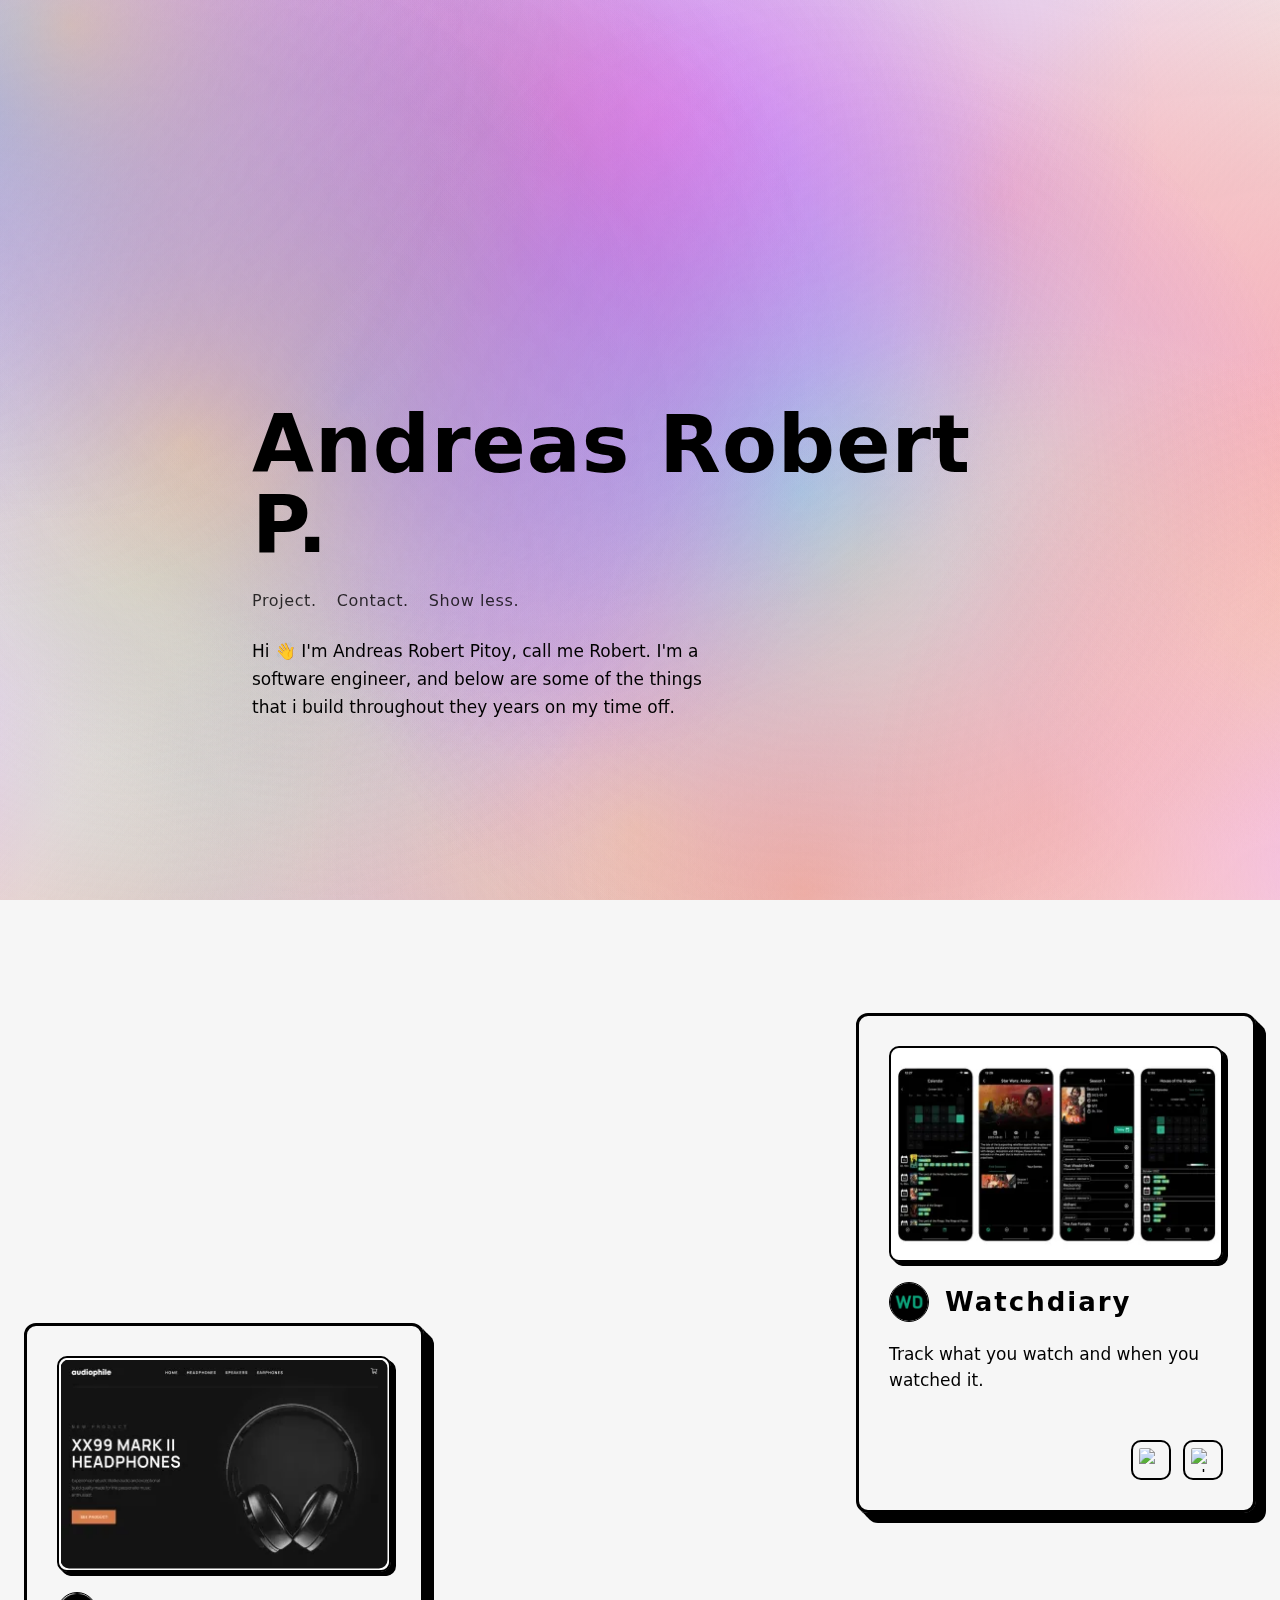
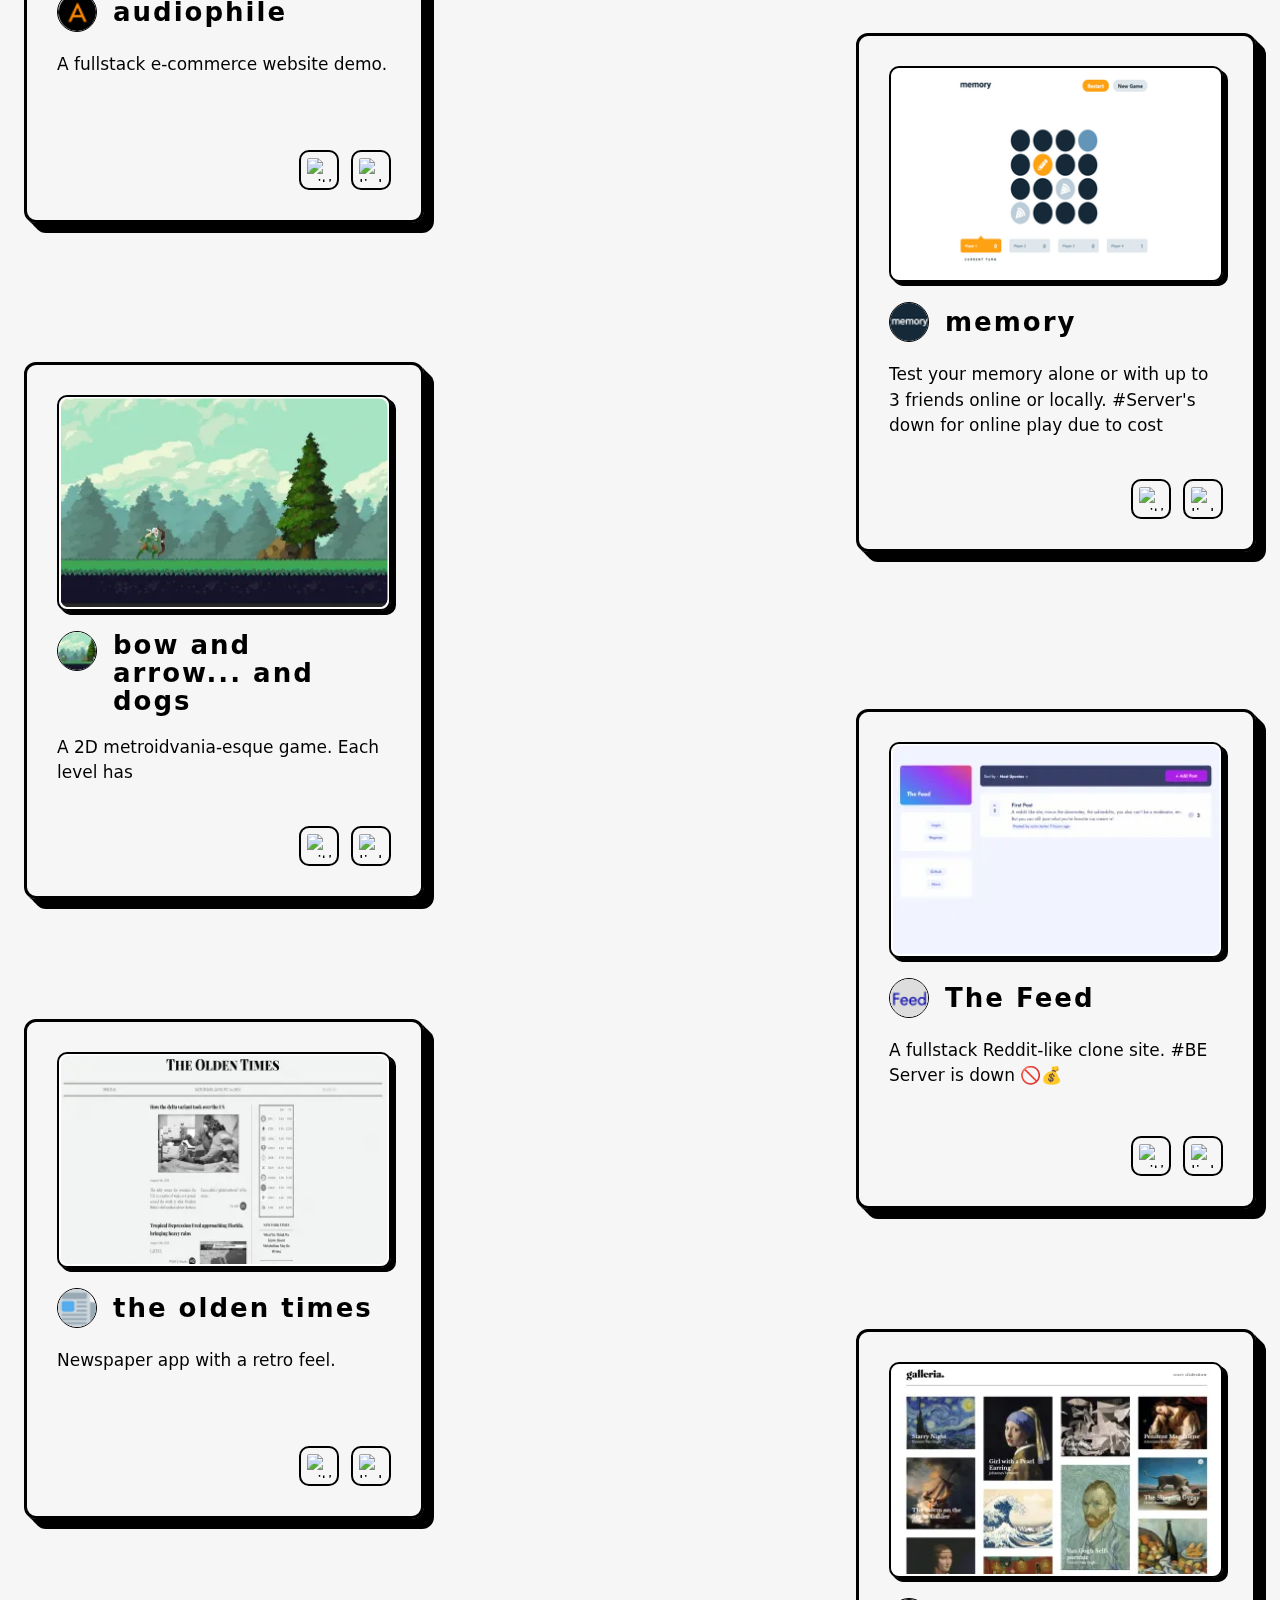
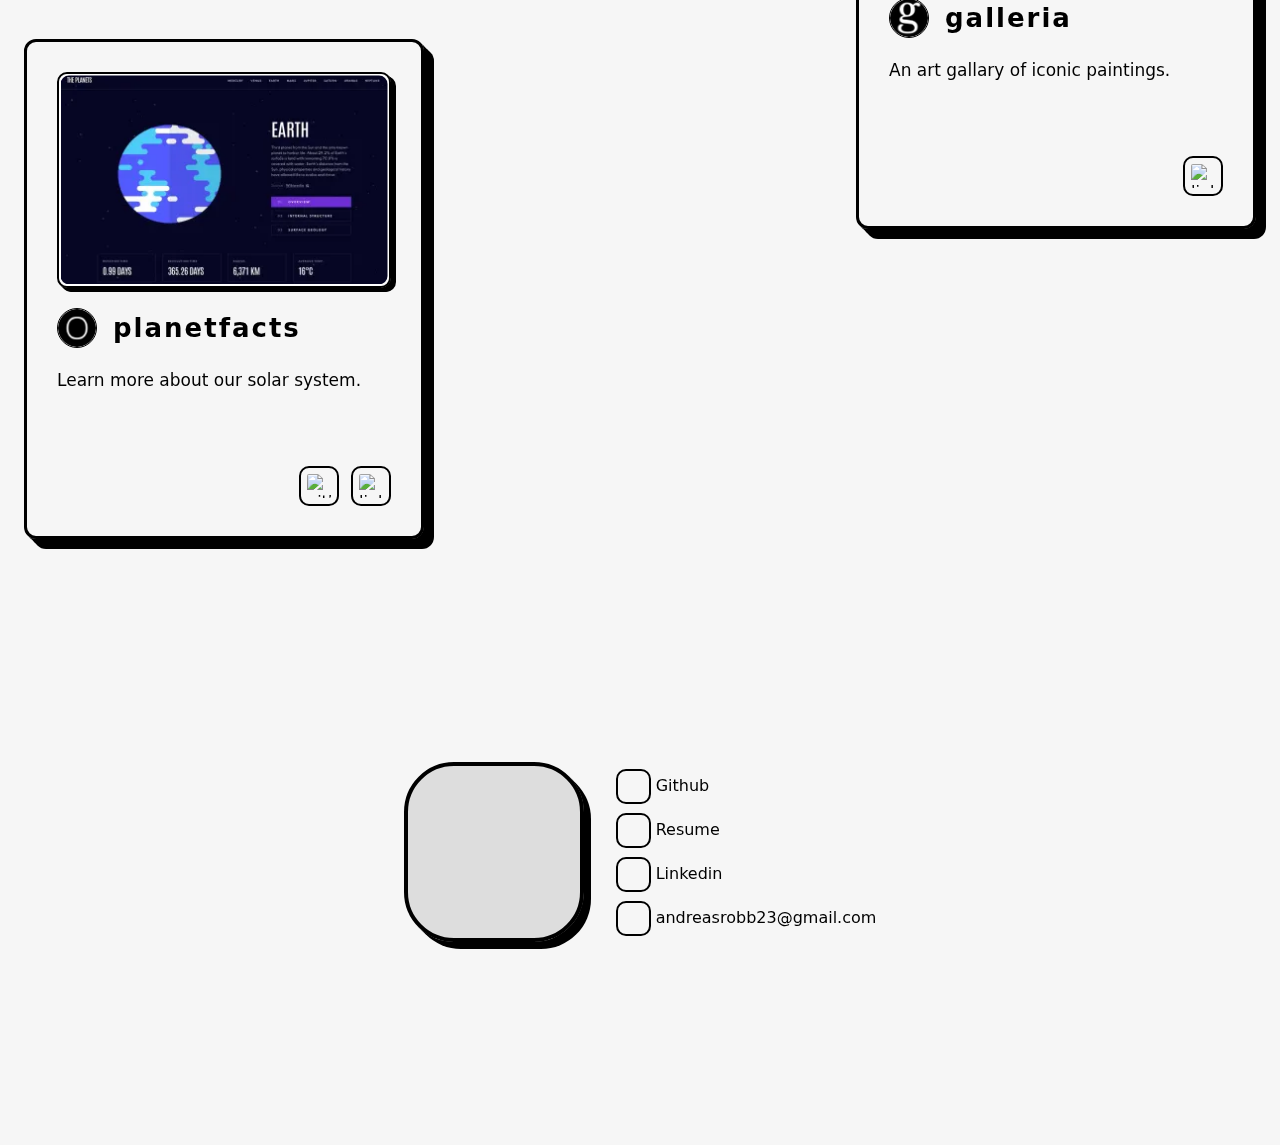
==== commit 2e4bbcdb: "change to astro" ====
--- a/index.html
+++ b/index.html
@@ -1 +1,440 @@
-<!DOCTYPE html><html lang="en"><head><meta name="viewport" content="width=device-width"/><meta charSet="utf-8"/><title>Robert Pitoy</title><meta name="title" property="og:title" content="Robert Pitoy"/><meta property="og:type" content="Website"/><meta name="image" property="og:image" content="https://res.cloudinary.com/img23/image/upload/v1628459830/homepage_einqkh.png"/><meta name="description" property="og:description" content="Hi, My name is Andreas Robert Pitoy, call me Robert. I&#x27;m a full stack developer based in Jakarta."/><meta name="author" content="Robert Pitoy"/><meta name="next-head-count" content="8"/><link rel="preload" href="/_next/static/css/4d5af87fe85e431c07e7.css" as="style"/><link rel="stylesheet" href="/_next/static/css/4d5af87fe85e431c07e7.css" data-n-g=""/><noscript data-n-css=""></noscript><script defer="" nomodule="" src="/_next/static/chunks/polyfills-a40ef1678bae11e696dba45124eadd70.js"></script><script src="/_next/static/chunks/webpack-0e3c274fd8419109d37b.js" defer=""></script><script src="/_next/static/chunks/framework-2191d16384373197bc0a.js" defer=""></script><script src="/_next/static/chunks/main-1e86c55e962a820f204c.js" defer=""></script><script src="/_next/static/chunks/pages/_app-5b86120f8fc7f9e2b490.js" defer=""></script><script src="/_next/static/chunks/635-0029839948bfe83f6b7b.js" defer=""></script><script src="/_next/static/chunks/pages/index-750df16f799e31cd4385.js" defer=""></script><script src="/_next/static/HTex9-6_mteh0YSuwT2hl/_buildManifest.js" defer=""></script><script src="/_next/static/HTex9-6_mteh0YSuwT2hl/_ssgManifest.js" defer=""></script></head><body><div id="__next"><style data-emotion="css-global bt4lip">:host,:root{--chakra-ring-inset:var(--chakra-empty,/*!*/ /*!*/);--chakra-ring-offset-width:0px;--chakra-ring-offset-color:#fff;--chakra-ring-color:rgba(66, 153, 225, 0.6);--chakra-ring-offset-shadow:0 0 #0000;--chakra-ring-shadow:0 0 #0000;--chakra-space-x-reverse:0;--chakra-space-y-reverse:0;--chakra-colors-transparent:transparent;--chakra-colors-current:currentColor;--chakra-colors-black:#000000;--chakra-colors-white:#FFFFFF;--chakra-colors-whiteAlpha-50:rgba(255, 255, 255, 0.04);--chakra-colors-whiteAlpha-100:rgba(255, 255, 255, 0.06);--chakra-colors-whiteAlpha-200:rgba(255, 255, 255, 0.08);--chakra-colors-whiteAlpha-300:rgba(255, 255, 255, 0.16);--chakra-colors-whiteAlpha-400:rgba(255, 255, 255, 0.24);--chakra-colors-whiteAlpha-500:rgba(255, 255, 255, 0.36);--chakra-colors-whiteAlpha-600:rgba(255, 255, 255, 0.48);--chakra-colors-whiteAlpha-700:rgba(255, 255, 255, 0.64);--chakra-colors-whiteAlpha-800:rgba(255, 255, 255, 0.80);--chakra-colors-whiteAlpha-900:rgba(255, 255, 255, 0.92);--chakra-colors-blackAlpha-50:rgba(0, 0, 0, 0.04);--chakra-colors-blackAlpha-100:rgba(0, 0, 0, 0.06);--chakra-colors-blackAlpha-200:rgba(0, 0, 0, 0.08);--chakra-colors-blackAlpha-300:rgba(0, 0, 0, 0.16);--chakra-colors-blackAlpha-400:rgba(0, 0, 0, 0.24);--chakra-colors-blackAlpha-500:rgba(0, 0, 0, 0.36);--chakra-colors-blackAlpha-600:rgba(0, 0, 0, 0.48);--chakra-colors-blackAlpha-700:rgba(0, 0, 0, 0.64);--chakra-colors-blackAlpha-800:rgba(0, 0, 0, 0.80);--chakra-colors-blackAlpha-900:rgba(0, 0, 0, 0.92);--chakra-colors-gray-50:#F7FAFC;--chakra-colors-gray-100:#EDF2F7;--chakra-colors-gray-200:#E2E8F0;--chakra-colors-gray-300:#CBD5E0;--chakra-colors-gray-400:#A0AEC0;--chakra-colors-gray-500:#718096;--chakra-colors-gray-600:#4A5568;--chakra-colors-gray-700:#2D3748;--chakra-colors-gray-800:#1A202C;--chakra-colors-gray-900:#171923;--chakra-colors-red-50:#FFF5F5;--chakra-colors-red-100:#FED7D7;--chakra-colors-red-200:#FEB2B2;--chakra-colors-red-300:#FC8181;--chakra-colors-red-400:#F56565;--chakra-colors-red-500:#E53E3E;--chakra-colors-red-600:#C53030;--chakra-colors-red-700:#9B2C2C;--chakra-colors-red-800:#822727;--chakra-colors-red-900:#63171B;--chakra-colors-orange-50:#FFFAF0;--chakra-colors-orange-100:#FEEBC8;--chakra-colors-orange-200:#FBD38D;--chakra-colors-orange-300:#F6AD55;--chakra-colors-orange-400:#ED8936;--chakra-colors-orange-500:#DD6B20;--chakra-colors-orange-600:#C05621;--chakra-colors-orange-700:#9C4221;--chakra-colors-orange-800:#7B341E;--chakra-colors-orange-900:#652B19;--chakra-colors-yellow-50:#FFFFF0;--chakra-colors-yellow-100:#FEFCBF;--chakra-colors-yellow-200:#FAF089;--chakra-colors-yellow-300:#F6E05E;--chakra-colors-yellow-400:#ECC94B;--chakra-colors-yellow-500:#D69E2E;--chakra-colors-yellow-600:#B7791F;--chakra-colors-yellow-700:#975A16;--chakra-colors-yellow-800:#744210;--chakra-colors-yellow-900:#5F370E;--chakra-colors-green-50:#F0FFF4;--chakra-colors-green-100:#C6F6D5;--chakra-colors-green-200:#9AE6B4;--chakra-colors-green-300:#68D391;--chakra-colors-green-400:#48BB78;--chakra-colors-green-500:#38A169;--chakra-colors-green-600:#2F855A;--chakra-colors-green-700:#276749;--chakra-colors-green-800:#22543D;--chakra-colors-green-900:#1C4532;--chakra-colors-teal-50:#E6FFFA;--chakra-colors-teal-100:#B2F5EA;--chakra-colors-teal-200:#81E6D9;--chakra-colors-teal-300:#4FD1C5;--chakra-colors-teal-400:#38B2AC;--chakra-colors-teal-500:#319795;--chakra-colors-teal-600:#2C7A7B;--chakra-colors-teal-700:#285E61;--chakra-colors-teal-800:#234E52;--chakra-colors-teal-900:#1D4044;--chakra-colors-blue-50:#ebf8ff;--chakra-colors-blue-100:#bee3f8;--chakra-colors-blue-200:#90cdf4;--chakra-colors-blue-300:#63b3ed;--chakra-colors-blue-400:#4299e1;--chakra-colors-blue-500:#3182ce;--chakra-colors-blue-600:#2b6cb0;--chakra-colors-blue-700:#2c5282;--chakra-colors-blue-800:#2a4365;--chakra-colors-blue-900:#1A365D;--chakra-colors-cyan-50:#EDFDFD;--chakra-colors-cyan-100:#C4F1F9;--chakra-colors-cyan-200:#9DECF9;--chakra-colors-cyan-300:#76E4F7;--chakra-colors-cyan-400:#0BC5EA;--chakra-colors-cyan-500:#00B5D8;--chakra-colors-cyan-600:#00A3C4;--chakra-colors-cyan-700:#0987A0;--chakra-colors-cyan-800:#086F83;--chakra-colors-cyan-900:#065666;--chakra-colors-purple-50:#FAF5FF;--chakra-colors-purple-100:#E9D8FD;--chakra-colors-purple-200:#D6BCFA;--chakra-colors-purple-300:#B794F4;--chakra-colors-purple-400:#9F7AEA;--chakra-colors-purple-500:#805AD5;--chakra-colors-purple-600:#6B46C1;--chakra-colors-purple-700:#553C9A;--chakra-colors-purple-800:#44337A;--chakra-colors-purple-900:#322659;--chakra-colors-pink-50:#FFF5F7;--chakra-colors-pink-100:#FED7E2;--chakra-colors-pink-200:#FBB6CE;--chakra-colors-pink-300:#F687B3;--chakra-colors-pink-400:#ED64A6;--chakra-colors-pink-500:#D53F8C;--chakra-colors-pink-600:#B83280;--chakra-colors-pink-700:#97266D;--chakra-colors-pink-800:#702459;--chakra-colors-pink-900:#521B41;--chakra-colors-linkedin-50:#E8F4F9;--chakra-colors-linkedin-100:#CFEDFB;--chakra-colors-linkedin-200:#9BDAF3;--chakra-colors-linkedin-300:#68C7EC;--chakra-colors-linkedin-400:#34B3E4;--chakra-colors-linkedin-500:#00A0DC;--chakra-colors-linkedin-600:#008CC9;--chakra-colors-linkedin-700:#0077B5;--chakra-colors-linkedin-800:#005E93;--chakra-colors-linkedin-900:#004471;--chakra-colors-facebook-50:#E8F4F9;--chakra-colors-facebook-100:#D9DEE9;--chakra-colors-facebook-200:#B7C2DA;--chakra-colors-facebook-300:#6482C0;--chakra-colors-facebook-400:#4267B2;--chakra-colors-facebook-500:#385898;--chakra-colors-facebook-600:#314E89;--chakra-colors-facebook-700:#29487D;--chakra-colors-facebook-800:#223B67;--chakra-colors-facebook-900:#1E355B;--chakra-colors-messenger-50:#D0E6FF;--chakra-colors-messenger-100:#B9DAFF;--chakra-colors-messenger-200:#A2CDFF;--chakra-colors-messenger-300:#7AB8FF;--chakra-colors-messenger-400:#2E90FF;--chakra-colors-messenger-500:#0078FF;--chakra-colors-messenger-600:#0063D1;--chakra-colors-messenger-700:#0052AC;--chakra-colors-messenger-800:#003C7E;--chakra-colors-messenger-900:#002C5C;--chakra-colors-whatsapp-50:#dffeec;--chakra-colors-whatsapp-100:#b9f5d0;--chakra-colors-whatsapp-200:#90edb3;--chakra-colors-whatsapp-300:#65e495;--chakra-colors-whatsapp-400:#3cdd78;--chakra-colors-whatsapp-500:#22c35e;--chakra-colors-whatsapp-600:#179848;--chakra-colors-whatsapp-700:#0c6c33;--chakra-colors-whatsapp-800:#01421c;--chakra-colors-whatsapp-900:#001803;--chakra-colors-twitter-50:#E5F4FD;--chakra-colors-twitter-100:#C8E9FB;--chakra-colors-twitter-200:#A8DCFA;--chakra-colors-twitter-300:#83CDF7;--chakra-colors-twitter-400:#57BBF5;--chakra-colors-twitter-500:#1DA1F2;--chakra-colors-twitter-600:#1A94DA;--chakra-colors-twitter-700:#1681BF;--chakra-colors-twitter-800:#136B9E;--chakra-colors-twitter-900:#0D4D71;--chakra-colors-telegram-50:#E3F2F9;--chakra-colors-telegram-100:#C5E4F3;--chakra-colors-telegram-200:#A2D4EC;--chakra-colors-telegram-300:#7AC1E4;--chakra-colors-telegram-400:#47A9DA;--chakra-colors-telegram-500:#0088CC;--chakra-colors-telegram-600:#007AB8;--chakra-colors-telegram-700:#006BA1;--chakra-colors-telegram-800:#005885;--chakra-colors-telegram-900:#003F5E;--chakra-borders-none:0;--chakra-borders-1px:1px solid;--chakra-borders-2px:2px solid;--chakra-borders-4px:4px solid;--chakra-borders-8px:8px solid;--chakra-fonts-heading:Poppins;--chakra-fonts-body:Poppins;--chakra-fonts-mono:SFMono-Regular,Menlo,Monaco,Consolas,"Liberation Mono","Courier New",monospace;--chakra-fontSizes-xs:0.75rem;--chakra-fontSizes-sm:0.875rem;--chakra-fontSizes-md:1rem;--chakra-fontSizes-lg:1.125rem;--chakra-fontSizes-xl:1.25rem;--chakra-fontSizes-2xl:1.5rem;--chakra-fontSizes-3xl:1.875rem;--chakra-fontSizes-4xl:2.25rem;--chakra-fontSizes-5xl:3rem;--chakra-fontSizes-6xl:3.75rem;--chakra-fontSizes-7xl:4.5rem;--chakra-fontSizes-8xl:6rem;--chakra-fontSizes-9xl:8rem;--chakra-fontWeights-hairline:100;--chakra-fontWeights-thin:200;--chakra-fontWeights-light:300;--chakra-fontWeights-normal:400;--chakra-fontWeights-medium:500;--chakra-fontWeights-semibold:600;--chakra-fontWeights-bold:700;--chakra-fontWeights-extrabold:800;--chakra-fontWeights-black:900;--chakra-letterSpacings-tighter:-0.05em;--chakra-letterSpacings-tight:-0.025em;--chakra-letterSpacings-normal:0;--chakra-letterSpacings-wide:0.025em;--chakra-letterSpacings-wider:0.05em;--chakra-letterSpacings-widest:0.1em;--chakra-lineHeights-3:.75rem;--chakra-lineHeights-4:1rem;--chakra-lineHeights-5:1.25rem;--chakra-lineHeights-6:1.5rem;--chakra-lineHeights-7:1.75rem;--chakra-lineHeights-8:2rem;--chakra-lineHeights-9:2.25rem;--chakra-lineHeights-10:2.5rem;--chakra-lineHeights-normal:normal;--chakra-lineHeights-none:1;--chakra-lineHeights-shorter:1.25;--chakra-lineHeights-short:1.375;--chakra-lineHeights-base:1.5;--chakra-lineHeights-tall:1.625;--chakra-lineHeights-taller:2;--chakra-radii-none:0;--chakra-radii-sm:0.125rem;--chakra-radii-base:0.25rem;--chakra-radii-md:0.375rem;--chakra-radii-lg:0.5rem;--chakra-radii-xl:0.75rem;--chakra-radii-2xl:1rem;--chakra-radii-3xl:1.5rem;--chakra-radii-full:9999px;--chakra-space-1:0.25rem;--chakra-space-2:0.5rem;--chakra-space-3:0.75rem;--chakra-space-4:1rem;--chakra-space-5:1.25rem;--chakra-space-6:1.5rem;--chakra-space-7:1.75rem;--chakra-space-8:2rem;--chakra-space-9:2.25rem;--chakra-space-10:2.5rem;--chakra-space-12:3rem;--chakra-space-14:3.5rem;--chakra-space-16:4rem;--chakra-space-20:5rem;--chakra-space-24:6rem;--chakra-space-28:7rem;--chakra-space-32:8rem;--chakra-space-36:9rem;--chakra-space-40:10rem;--chakra-space-44:11rem;--chakra-space-48:12rem;--chakra-space-52:13rem;--chakra-space-56:14rem;--chakra-space-60:15rem;--chakra-space-64:16rem;--chakra-space-72:18rem;--chakra-space-80:20rem;--chakra-space-96:24rem;--chakra-space-px:1px;--chakra-space-0\.5:0.125rem;--chakra-space-1\.5:0.375rem;--chakra-space-2\.5:0.625rem;--chakra-space-3\.5:0.875rem;--chakra-shadows-xs:0 0 0 1px rgba(0, 0, 0, 0.05);--chakra-shadows-sm:0 1px 2px 0 rgba(0, 0, 0, 0.05);--chakra-shadows-base:0 1px 3px 0 rgba(0, 0, 0, 0.1),0 1px 2px 0 rgba(0, 0, 0, 0.06);--chakra-shadows-md:0 4px 6px -1px rgba(0, 0, 0, 0.1),0 2px 4px -1px rgba(0, 0, 0, 0.06);--chakra-shadows-lg:0 10px 15px -3px rgba(0, 0, 0, 0.1),0 4px 6px -2px rgba(0, 0, 0, 0.05);--chakra-shadows-xl:0 20px 25px -5px rgba(0, 0, 0, 0.1),0 10px 10px -5px rgba(0, 0, 0, 0.04);--chakra-shadows-2xl:0 25px 50px -12px rgba(0, 0, 0, 0.25);--chakra-shadows-outline:0 0 0 3px rgba(66, 153, 225, 0.6);--chakra-shadows-inner:inset 0 2px 4px 0 rgba(0,0,0,0.06);--chakra-shadows-none:none;--chakra-shadows-dark-lg:rgba(0, 0, 0, 0.1) 0px 0px 0px 1px,rgba(0, 0, 0, 0.2) 0px 5px 10px,rgba(0, 0, 0, 0.4) 0px 15px 40px;--chakra-sizes-1:0.25rem;--chakra-sizes-2:0.5rem;--chakra-sizes-3:0.75rem;--chakra-sizes-4:1rem;--chakra-sizes-5:1.25rem;--chakra-sizes-6:1.5rem;--chakra-sizes-7:1.75rem;--chakra-sizes-8:2rem;--chakra-sizes-9:2.25rem;--chakra-sizes-10:2.5rem;--chakra-sizes-12:3rem;--chakra-sizes-14:3.5rem;--chakra-sizes-16:4rem;--chakra-sizes-20:5rem;--chakra-sizes-24:6rem;--chakra-sizes-28:7rem;--chakra-sizes-32:8rem;--chakra-sizes-36:9rem;--chakra-sizes-40:10rem;--chakra-sizes-44:11rem;--chakra-sizes-48:12rem;--chakra-sizes-52:13rem;--chakra-sizes-56:14rem;--chakra-sizes-60:15rem;--chakra-sizes-64:16rem;--chakra-sizes-72:18rem;--chakra-sizes-80:20rem;--chakra-sizes-96:24rem;--chakra-sizes-px:1px;--chakra-sizes-0\.5:0.125rem;--chakra-sizes-1\.5:0.375rem;--chakra-sizes-2\.5:0.625rem;--chakra-sizes-3\.5:0.875rem;--chakra-sizes-max:max-content;--chakra-sizes-min:min-content;--chakra-sizes-full:100%;--chakra-sizes-3xs:14rem;--chakra-sizes-2xs:16rem;--chakra-sizes-xs:20rem;--chakra-sizes-sm:24rem;--chakra-sizes-md:28rem;--chakra-sizes-lg:32rem;--chakra-sizes-xl:36rem;--chakra-sizes-2xl:42rem;--chakra-sizes-3xl:48rem;--chakra-sizes-4xl:56rem;--chakra-sizes-5xl:64rem;--chakra-sizes-6xl:72rem;--chakra-sizes-7xl:80rem;--chakra-sizes-8xl:90rem;--chakra-sizes-container-sm:640px;--chakra-sizes-container-md:768px;--chakra-sizes-container-lg:1024px;--chakra-sizes-container-xl:1280px;--chakra-zIndices-hide:-1;--chakra-zIndices-auto:auto;--chakra-zIndices-base:0;--chakra-zIndices-docked:10;--chakra-zIndices-dropdown:1000;--chakra-zIndices-sticky:1100;--chakra-zIndices-banner:1200;--chakra-zIndices-overlay:1300;--chakra-zIndices-modal:1400;--chakra-zIndices-popover:1500;--chakra-zIndices-skipLink:1600;--chakra-zIndices-toast:1700;--chakra-zIndices-tooltip:1800;--chakra-transition-property-common:background-color,border-color,color,fill,stroke,opacity,box-shadow,transform;--chakra-transition-property-colors:background-color,border-color,color,fill,stroke;--chakra-transition-property-dimensions:width,height;--chakra-transition-property-position:left,right,top,bottom;--chakra-transition-property-background:background-color,background-image,background-position;--chakra-transition-easing-ease-in:cubic-bezier(0.4, 0, 1, 1);--chakra-transition-easing-ease-out:cubic-bezier(0, 0, 0.2, 1);--chakra-transition-easing-ease-in-out:cubic-bezier(0.4, 0, 0.2, 1);--chakra-transition-duration-ultra-fast:50ms;--chakra-transition-duration-faster:100ms;--chakra-transition-duration-fast:150ms;--chakra-transition-duration-normal:200ms;--chakra-transition-duration-slow:300ms;--chakra-transition-duration-slower:400ms;--chakra-transition-duration-ultra-slow:500ms;--chakra-blur-none:0;--chakra-blur-sm:4px;--chakra-blur-base:8px;--chakra-blur-md:12px;--chakra-blur-lg:16px;--chakra-blur-xl:24px;--chakra-blur-2xl:40px;--chakra-blur-3xl:64px;}</style><style data-emotion="css-global 1syi0wy">html{line-height:1.5;-webkit-text-size-adjust:100%;font-family:system-ui,sans-serif;-webkit-font-smoothing:antialiased;text-rendering:optimizeLegibility;-moz-osx-font-smoothing:grayscale;touch-action:manipulation;}body{position:relative;min-height:100%;font-feature-settings:'kern';}*,*::before,*::after{border-width:0;border-style:solid;box-sizing:border-box;}main{display:block;}hr{border-top-width:1px;box-sizing:content-box;height:0;overflow:visible;}pre,code,kbd,samp{font-family:SFMono-Regular,Menlo,Monaco,Consolas,monospace;font-size:1em;}a{background-color:transparent;color:inherit;-webkit-text-decoration:inherit;text-decoration:inherit;}abbr[title]{border-bottom:none;-webkit-text-decoration:underline;text-decoration:underline;-webkit-text-decoration:underline dotted;-webkit-text-decoration:underline dotted;text-decoration:underline dotted;}b,strong{font-weight:bold;}small{font-size:80%;}sub,sup{font-size:75%;line-height:0;position:relative;vertical-align:baseline;}sub{bottom:-0.25em;}sup{top:-0.5em;}img{border-style:none;}button,input,optgroup,select,textarea{font-family:inherit;font-size:100%;line-height:1.15;margin:0;}button,input{overflow:visible;}button,select{text-transform:none;}button::-moz-focus-inner,[type="button"]::-moz-focus-inner,[type="reset"]::-moz-focus-inner,[type="submit"]::-moz-focus-inner{border-style:none;padding:0;}fieldset{padding:0.35em 0.75em 0.625em;}legend{box-sizing:border-box;color:inherit;display:table;max-width:100%;padding:0;white-space:normal;}progress{vertical-align:baseline;}textarea{overflow:auto;}[type="checkbox"],[type="radio"]{box-sizing:border-box;padding:0;}[type="number"]::-webkit-inner-spin-button,[type="number"]::-webkit-outer-spin-button{-webkit-appearance:none!important;}input[type="number"]{-moz-appearance:textfield;}[type="search"]{-webkit-appearance:textfield;outline-offset:-2px;}[type="search"]::-webkit-search-decoration{-webkit-appearance:none!important;}::-webkit-file-upload-button{-webkit-appearance:button;font:inherit;}details{display:block;}summary{display:-webkit-box;display:-webkit-list-item;display:-ms-list-itembox;display:list-item;}template{display:none;}[hidden]{display:none!important;}body,blockquote,dl,dd,h1,h2,h3,h4,h5,h6,hr,figure,p,pre{margin:0;}button{background:transparent;padding:0;}fieldset{margin:0;padding:0;}ol,ul{margin:0;padding:0;}textarea{resize:vertical;}button,[role="button"]{cursor:pointer;}button::-moz-focus-inner{border:0!important;}table{border-collapse:collapse;}h1,h2,h3,h4,h5,h6{font-size:inherit;font-weight:inherit;}button,input,optgroup,select,textarea{padding:0;line-height:inherit;color:inherit;}img,svg,video,canvas,audio,iframe,embed,object{display:block;vertical-align:middle;}img,video{max-width:100%;height:auto;}[data-js-focus-visible] :focus:not([data-focus-visible-added]){outline:none;box-shadow:none;}select::-ms-expand{display:none;}</style><style data-emotion="css-global 1baqkrf">body{font-family:var(--chakra-fonts-body);color:var(--chakra-colors-gray-800);background:var(--chakra-colors-white);transition-property:background-color;transition-duration:var(--chakra-transition-duration-normal);line-height:var(--chakra-lineHeights-base);}*::-webkit-input-placeholder{color:var(--chakra-colors-gray-400);}*::-moz-placeholder{color:var(--chakra-colors-gray-400);}*:-ms-input-placeholder{color:var(--chakra-colors-gray-400);}*::placeholder{color:var(--chakra-colors-gray-400);}*,*::before,::after{border-color:var(--chakra-colors-gray-200);word-wrap:break-word;}</style><style data-emotion="css 1lu8b4h">.css-1lu8b4h{width:100%;-webkit-margin-start:auto;margin-inline-start:auto;-webkit-margin-end:auto;margin-inline-end:auto;max-width:100%;-webkit-padding-start:1rem;padding-inline-start:1rem;-webkit-padding-end:1rem;padding-inline-end:1rem;position:absolute;min-width:100%;min-height:100%;max-height:100%;padding:0px;display:-webkit-box;display:-webkit-flex;display:-ms-flexbox;display:flex;-webkit-flex-direction:column;-ms-flex-direction:column;flex-direction:column;-webkit-align-items:center;-webkit-box-align:center;-ms-flex-align:center;align-items:center;}</style><div class="chakra-container css-1lu8b4h" id="home"><canvas style="margin:0;width:100%;min-width:100vw;height:100%;min-height:100%;position:fixed;top:0;left:0;display:block;z-index:-1"></canvas><style data-emotion="css oaxip9">.css-oaxip9{display:-webkit-box;display:-webkit-flex;display:-ms-flexbox;display:flex;-webkit-align-items:center;-webkit-box-align:center;-ms-flex-align:center;align-items:center;-webkit-box-pack:center;-ms-flex-pack:center;-webkit-justify-content:center;justify-content:center;width:100%;margin-top:45vh;margin-bottom:48vh;}</style><div class="css-oaxip9"><style data-emotion="css 1i9956f">.css-1i9956f{max-width:800px;position:relative;width:calc(100% - 32px);display:inline;}@media screen and (min-width: 434px){.css-1i9956f{display:none;}}</style><div style="opacity:0;filter:blur(8px)" class="css-1i9956f"><style data-emotion="css 3hu1sw">.css-3hu1sw{font-family:Poppins;font-weight:900;color:var(--chakra-colors-black);font-size:19vw;letter-spacing:-1px;}@media screen and (min-width: 410px){.css-3hu1sw{letter-spacing:1px;}}@media screen and (min-width: 440px){.css-3hu1sw{font-size:80px;}}</style><h2 class="chakra-heading css-3hu1sw">Robert P.</h2><style data-emotion="css 1400z46">.css-1400z46{display:-webkit-box;display:-webkit-flex;display:-ms-flexbox;display:flex;width:100%;margin-top:-10px;margin-bottom:10px;}</style><div class="css-1400z46"><style data-emotion="css 1rlh2bn">.css-1rlh2bn{font-family:Poppins;font-weight:400;color:var(--chakra-colors-black);font-size:16px;line-height:28px;opacity:0.8;cursor:pointer;}</style><h2 class="chakra-heading css-1rlh2bn">show more.</h2><style data-emotion="css 1hmwfi0">.css-1hmwfi0{font-family:Poppins;font-weight:400;color:var(--chakra-colors-black);font-size:16px;line-height:28px;opacity:0.8;-webkit-margin-start:20px;margin-inline-start:20px;-webkit-margin-end:20px;margin-inline-end:20px;cursor:pointer;}</style><h2 class="chakra-heading css-1hmwfi0">project.</h2><h2 class="chakra-heading css-1rlh2bn">contact.</h2></div><style data-emotion="css td87rq">.css-td87rq{font-family:Poppins;font-weight:500;color:var(--chakra-colors-black);font-size:17px;line-height:28px;margin-top:-4px;max-width:450px;}</style><h2 class="chakra-heading css-td87rq">Software developer based in Jakarta</h2><style data-emotion="css 3nxoqf">.css-3nxoqf{font-family:Poppins;font-weight:500;color:var(--chakra-colors-black);font-size:17px;line-height:28px;margin-top:30px;display:none;}</style><h2 class="chakra-heading css-3nxoqf">tldr: Hi, call me Robert.</h2></div><style data-emotion="css 1nzwx5t">.css-1nzwx5t{max-width:800px;position:relative;width:calc(100% - 32px);display:none;}@media screen and (min-width: 434px){.css-1nzwx5t{display:inline;}}</style><div style="opacity:0;filter:blur(8px);transform:translateX(50px) translateZ(0)" class="css-1nzwx5t"><h2 class="chakra-heading css-3hu1sw">Robert P.</h2><div class="css-1400z46"><h2 class="chakra-heading css-1rlh2bn">show more.</h2><h2 class="chakra-heading css-1hmwfi0">project.</h2><h2 class="chakra-heading css-1rlh2bn">contact.</h2></div><h2 class="chakra-heading css-td87rq">Software developer based in Jakarta</h2><h2 class="chakra-heading css-3nxoqf">tldr: Hi, call me Robert.</h2></div></div><style data-emotion="css 17ejih0">.css-17ejih0{display:-webkit-box;display:-webkit-flex;display:-ms-flexbox;display:flex;-webkit-flex-direction:row-reverse;-ms-flex-direction:row-reverse;flex-direction:row-reverse;--chakra-space-x-reverse:1;--chakra-divide-x-reverse:1;-webkit-box-pack:center;-ms-flex-pack:center;-webkit-justify-content:center;justify-content:center;width:100%;}@media screen and (min-width: 690px){.css-17ejih0{margin-top:-93px;margin-bottom:-93px;}}@media screen and (min-width: 1260px){.css-17ejih0{margin-top:-140px;margin-bottom:-140px;-webkit-padding-start:40px;padding-inline-start:40px;-webkit-padding-end:40px;padding-inline-end:40px;}}</style><div id="project" class="css-17ejih0"><style data-emotion="css nuo11s">.css-nuo11s{display:-webkit-box;display:-webkit-flex;display:-ms-flexbox;display:flex;-webkit-flex-direction:column;-ms-flex-direction:column;flex-direction:column;-webkit-align-items:center;-webkit-box-align:center;-ms-flex-align:center;align-items:center;-webkit-box-pack:justify;-webkit-justify-content:space-between;justify-content:space-between;width:90%;padding:30px;min-height:500px;background:var(--chakra-colors-white);margin-top:50px;margin-bottom:50px;border-radius:12px;border:3px solid;box-shadow:black 3px 3px,black 7px 7px,black 10px 10px;position:relative;}@media screen and (min-width: 690px){.css-nuo11s{width:40%;}}@media screen and (min-width: 1260px){.css-nuo11s{width:400px;}}</style><div class="css-nuo11s"><style data-emotion="css 8atqhb">.css-8atqhb{width:100%;}</style><div class="css-8atqhb"><style data-emotion="css lq8cgg">.css-lq8cgg{display:-webkit-box;display:-webkit-flex;display:-ms-flexbox;display:flex;-webkit-align-items:center;-webkit-box-align:center;-ms-flex-align:center;align-items:center;-webkit-box-pack:center;-ms-flex-pack:center;-webkit-justify-content:center;justify-content:center;width:100%;height:47vw;border:2px solid black;box-shadow:black 2px 2px,black 4px 4px,black 5px 4px;border-radius:10px;}@media screen and (min-width: 690px){.css-lq8cgg{height:20vw;}}@media screen and (min-width: 1260px){.css-lq8cgg{height:214px;}}</style><div class="css-lq8cgg"><style data-emotion="css j4nm2i">.css-j4nm2i{border-radius:8px;border:1.5px solid white;width:100%;height:100%;background-image:url(/assets/audiophileImg.webp);-webkit-background-size:cover;background-size:cover;-webkit-background-position:center;background-position:center;background-repeat:no-repeat;}</style><div class="css-j4nm2i"></div></div><style data-emotion="css mwn9la">.css-mwn9la{display:-webkit-box;display:-webkit-flex;display:-ms-flexbox;display:flex;-webkit-align-items:center;-webkit-box-align:center;-ms-flex-align:center;align-items:center;width:100%;margin-top:18px;}</style><div class="css-mwn9la"><style data-emotion="css 1ezo2g">.css-1ezo2g{border:1px solid;width:40px;height:40px;border-radius:50%;background-image:url(/assets/audiophile.png);-webkit-background-size:cover;background-size:cover;-webkit-background-position:center;background-position:center;background-repeat:no-repeat;-webkit-align-self:flex-start;-ms-flex-item-align:flex-start;align-self:flex-start;margin-right:17px;}</style><div class="css-1ezo2g"></div><style data-emotion="css 1fcwgtx">.css-1fcwgtx{font-family:Poppins;font-weight:700;color:var(--chakra-colors-black);font-size:26px;line-height:29px;letter-spacing:2px;width:75%;}@media screen and (min-width: 440px){.css-1fcwgtx{width:250px;}}@media screen and (min-width: 690px){.css-1fcwgtx{width:75%;}}@media screen and (min-width: 1260px){.css-1fcwgtx{width:250px;}}</style><h2 class="chakra-heading css-1fcwgtx">audiophile</h2></div><style data-emotion="css djleh8">.css-djleh8{font-family:Poppins;font-weight:500;color:var(--chakra-colors-black);font-size:17px;line-height:28px;margin-top:20px;width:100%;}</style><h2 class="chakra-heading css-djleh8">A fullstack e-commerce website demo.</h2></div><style data-emotion="css zr5zrb">.css-zr5zrb{display:-webkit-box;display:-webkit-flex;display:-ms-flexbox;display:flex;-webkit-box-pack:end;-ms-flex-pack:end;-webkit-justify-content:flex-end;justify-content:flex-end;width:100%;justify-self:end;margin-bottom:-5px;margin-top:40px;}</style><div class="css-zr5zrb"><a href="https://github.com/andreasrobert/ecommerce-audiophile-client"><style data-emotion="css sh2ulr">.css-sh2ulr{width:40px;height:40px;background-image:url(/github.svg);-webkit-background-position:center;background-position:center;background-repeat:no-repeat;border-radius:10px;border:2px solid black;cursor:pointer;}.css-sh2ulr:hover,.css-sh2ulr[data-hover]{box-shadow:rgba(3, 27, 241, 0.17) 0px -23px 25px 0px inset,rgba(88, 2, 248, 0.15) 0px -36px 30px 0px inset,rgba(252, 0, 126, 0.1) 0px -79px 40px 0px inset,rgba(0, 0, 0, 0.06) 0px 2px 1px,rgba(0, 0, 0, 0.09) 0px 4px 2px;}</style><div class="css-sh2ulr"></div></a><a href="https://ecommerce-audiophile.netlify.app"><style data-emotion="css 1ovqplq">.css-1ovqplq{width:40px;height:40px;background-image:url(/external-link.svg);-webkit-background-position:center;background-position:center;background-repeat:no-repeat;margin-left:10px;border-radius:10px;border:2px solid black;cursor:pointer;}.css-1ovqplq:hover,.css-1ovqplq[data-hover]{box-shadow:rgba(241, 3, 3, 0.17) 0px -23px 25px 0px inset,rgba(88, 2, 248, 0.15) 0px -36px 30px 0px inset,rgba(252, 0, 126, 0.1) 0px -79px 40px 0px inset,rgba(0, 174, 255, 0.06) 0px 2px 1px,rgba(255, 0, 0, 0.09) 0px 4px 2px;}</style><div class="css-1ovqplq"></div></a></div><style data-emotion="css ypret4">.css-ypret4{position:absolute;width:59%;height:100%;text-align:center;border-top:1px solid black;pointer-events:none;display:none;}@media screen and (min-width: 690px){.css-ypret4{text-align:start;top:205px;left:-70%;}}@media screen and (min-width: 1035px){.css-ypret4{display:inline;}}@media screen and (min-width: 1090px){.css-ypret4{top:188px;}}@media screen and (min-width: 1260px){.css-ypret4{top:301px;}}</style><div style="opacity:0;transform:translateX(50px) translateZ(0)" class="css-ypret4"><style data-emotion="css 7wjm7">.css-7wjm7{font-family:Poppins;font-weight:400;color:var(--chakra-colors-black);font-size:16px;line-height:28px;opacity:0.8;}</style><h2 class="chakra-heading css-7wjm7">Node js.</h2><h2 class="chakra-heading css-7wjm7">Jwt.</h2><h2 class="chakra-heading css-7wjm7">MongoDB.</h2><h2 class="chakra-heading css-7wjm7">GraphQL.</h2><h2 class="chakra-heading css-7wjm7">Next js.</h2><h2 class="chakra-heading css-7wjm7">React.</h2><h2 class="chakra-heading css-7wjm7">Styled Components.</h2><h2 class="chakra-heading css-7wjm7">TypeScript.</h2></div><style data-emotion="css 1rs21am">.css-1rs21am{position:relative;width:90%;height:100%;margin-top:30px;text-align:center;display:-webkit-box;display:-webkit-flex;display:-ms-flexbox;display:flex;-webkit-flex-direction:column;-ms-flex-direction:column;flex-direction:column;-webkit-box-pack:center;-ms-flex-pack:center;-webkit-justify-content:center;justify-content:center;-webkit-align-items:center;-webkit-box-align:center;-ms-flex-align:center;align-items:center;border-top:1px solid black;z-index:3;}@media screen and (min-width: 1035px){.css-1rs21am{display:none;}}</style><div class="css-1rs21am"><style data-emotion="css 8jvxp8">.css-8jvxp8{position:absolute;left:0px;width:25px;height:25px;border-radius:50%;border:1px solid black;-webkit-box-pack:center;-ms-flex-pack:center;-webkit-justify-content:center;justify-content:center;-webkit-align-items:center;-webkit-box-align:center;-ms-flex-align:center;align-items:center;top:4px;text-align:center;color:var(--chakra-colors-black);font-weight:500;font-family:Poppins;display:none;cursor:pointer;}</style><div class="css-8jvxp8">-</div><div style="opacity:0;height:0px" class="css-0"><h2 class="chakra-heading css-7wjm7">Node js.</h2></div><div style="opacity:0;height:0px" class="css-0"><h2 class="chakra-heading css-7wjm7">Jwt.</h2></div><div style="opacity:0;height:0px" class="css-0"><h2 class="chakra-heading css-7wjm7">MongoDB.</h2></div><div style="opacity:0;height:0px" class="css-0"><h2 class="chakra-heading css-7wjm7">GraphQL.</h2></div><div style="opacity:0;height:0px" class="css-0"><h2 class="chakra-heading css-7wjm7">Next js.</h2></div><div style="opacity:0;height:0px" class="css-0"><h2 class="chakra-heading css-7wjm7">React.</h2></div><div style="opacity:0;height:0px" class="css-0"><h2 class="chakra-heading css-7wjm7">Styled Components.</h2></div><div style="opacity:0;height:0px" class="css-0"><h2 class="chakra-heading css-7wjm7">TypeScript.</h2></div><style data-emotion="css mhkqrt">.css-mhkqrt{position:relative;width:25px;height:25px;border-radius:50%;border:1px solid black;-webkit-box-pack:center;-ms-flex-pack:center;-webkit-justify-content:center;justify-content:center;-webkit-align-items:center;-webkit-box-align:center;-ms-flex-align:center;align-items:center;top:4px;text-align:center;color:var(--chakra-colors-black);font-weight:500;font-family:Poppins;display:inline;cursor:pointer;}</style><div class="css-mhkqrt">+</div></div></div><style data-emotion="css 1851t48">.css-1851t48{-webkit-flex-shrink:105;-ms-flex-negative:105;flex-shrink:105;display:none;}@media screen and (min-width: 690px){.css-1851t48{width:380px;display:inline;}}@media screen and (min-width: 1035px){.css-1851t48{width:552px;}}@media screen and (min-width: 1260px){.css-1851t48{width:850px;}}</style><div class="css-1851t48"></div></div><style data-emotion="css 5l4d4d">.css-5l4d4d{display:-webkit-box;display:-webkit-flex;display:-ms-flexbox;display:flex;-webkit-flex-direction:row;-ms-flex-direction:row;flex-direction:row;-webkit-box-pack:center;-ms-flex-pack:center;-webkit-justify-content:center;justify-content:center;width:100%;}@media screen and (min-width: 690px){.css-5l4d4d{margin-top:-93px;margin-bottom:-93px;}}@media screen and (min-width: 1260px){.css-5l4d4d{margin-top:-140px;margin-bottom:-140px;-webkit-padding-start:40px;padding-inline-start:40px;-webkit-padding-end:40px;padding-inline-end:40px;}}</style><div id="project" class="css-5l4d4d"><div class="css-nuo11s"><div class="css-8atqhb"><div class="css-lq8cgg"><style data-emotion="css 1ihuslk">.css-1ihuslk{border-radius:8px;border:1.5px solid white;width:100%;height:100%;background-image:url(/assets/feedImg.webp);-webkit-background-size:cover;background-size:cover;-webkit-background-position:center;background-position:center;background-repeat:no-repeat;}</style><div class="css-1ihuslk"></div></div><div class="css-mwn9la"><style data-emotion="css monbtb">.css-monbtb{border:1px solid;width:40px;height:40px;border-radius:50%;background-image:url(/assets/feed.png);-webkit-background-size:cover;background-size:cover;-webkit-background-position:center;background-position:center;background-repeat:no-repeat;-webkit-align-self:flex-start;-ms-flex-item-align:flex-start;align-self:flex-start;margin-right:17px;}</style><div class="css-monbtb"></div><h2 class="chakra-heading css-1fcwgtx">The Feed</h2></div><h2 class="chakra-heading css-djleh8">A fullstack Reddit-like clone site.</h2></div><div class="css-zr5zrb"><a href="https://github.com/andreasrobert/feed-client"><div class="css-sh2ulr"></div></a><a href="https://thefeed.netlify.app/"><div class="css-1ovqplq"></div></a></div><style data-emotion="css poy4zt">.css-poy4zt{position:absolute;width:59%;height:100%;text-align:center;border-top:1px solid black;pointer-events:none;display:none;}@media screen and (min-width: 690px){.css-poy4zt{text-align:end;top:205px;right:-70%;}}@media screen and (min-width: 1035px){.css-poy4zt{display:inline;}}@media screen and (min-width: 1090px){.css-poy4zt{top:188px;}}@media screen and (min-width: 1260px){.css-poy4zt{top:301px;}}</style><div style="opacity:0;transform:translateX(-50px) translateZ(0)" class="css-poy4zt"><h2 class="chakra-heading css-7wjm7">Node js.</h2><h2 class="chakra-heading css-7wjm7">Jwt.</h2><h2 class="chakra-heading css-7wjm7">Postgres.</h2><h2 class="chakra-heading css-7wjm7">Next js.</h2><h2 class="chakra-heading css-7wjm7">React.</h2><h2 class="chakra-heading css-7wjm7">Chakra UI.</h2><h2 class="chakra-heading css-7wjm7">TypeScript.</h2></div><div class="css-1rs21am"><div class="css-8jvxp8">-</div><div style="opacity:0;height:0px" class="css-0"><h2 class="chakra-heading css-7wjm7">Node js.</h2></div><div style="opacity:0;height:0px" class="css-0"><h2 class="chakra-heading css-7wjm7">Jwt.</h2></div><div style="opacity:0;height:0px" class="css-0"><h2 class="chakra-heading css-7wjm7">Postgres.</h2></div><div style="opacity:0;height:0px" class="css-0"><h2 class="chakra-heading css-7wjm7">Next js.</h2></div><div style="opacity:0;height:0px" class="css-0"><h2 class="chakra-heading css-7wjm7">React.</h2></div><div style="opacity:0;height:0px" class="css-0"><h2 class="chakra-heading css-7wjm7">Chakra UI.</h2></div><div style="opacity:0;height:0px" class="css-0"><h2 class="chakra-heading css-7wjm7">TypeScript.</h2></div><div class="css-mhkqrt">+</div></div></div><div class="css-1851t48"></div></div><div id="project" class="css-17ejih0"><div class="css-nuo11s"><div class="css-8atqhb"><div class="css-lq8cgg"><style data-emotion="css 1106fnh">.css-1106fnh{border-radius:8px;border:1.5px solid white;width:100%;height:100%;background-image:url(/assets/oldTimeImg.webp);-webkit-background-size:cover;background-size:cover;-webkit-background-position:center;background-position:center;background-repeat:no-repeat;}</style><div class="css-1106fnh"></div></div><div class="css-mwn9la"><style data-emotion="css 1emptq9">.css-1emptq9{border:1px solid;width:40px;height:40px;border-radius:50%;background-image:url(/assets/oldTime.png);-webkit-background-size:cover;background-size:cover;-webkit-background-position:center;background-position:center;background-repeat:no-repeat;-webkit-align-self:flex-start;-ms-flex-item-align:flex-start;align-self:flex-start;margin-right:17px;}</style><div class="css-1emptq9"></div><h2 class="chakra-heading css-1fcwgtx">the olden times</h2></div><h2 class="chakra-heading css-djleh8">Newspaper app with a retro feel.</h2></div><div class="css-zr5zrb"><a href="https://github.com/andreasrobert/new-times-client"><div class="css-sh2ulr"></div></a><a href="https://oldentimes.netlify.app/"><div class="css-1ovqplq"></div></a></div><div style="opacity:0;transform:translateX(50px) translateZ(0)" class="css-ypret4"><h2 class="chakra-heading css-7wjm7">Gnews API.</h2><h2 class="chakra-heading css-7wjm7">Coingecko API.</h2><h2 class="chakra-heading css-7wjm7">Theguardian API.</h2><h2 class="chakra-heading css-7wjm7">Nytimes API.</h2><h2 class="chakra-heading css-7wjm7">Next js.</h2><h2 class="chakra-heading css-7wjm7">React.</h2><h2 class="chakra-heading css-7wjm7">Chakra UI.</h2><h2 class="chakra-heading css-7wjm7">TypeScript.</h2></div><div class="css-1rs21am"><div class="css-8jvxp8">-</div><div style="opacity:0;height:0px" class="css-0"><h2 class="chakra-heading css-7wjm7">Gnews API.</h2></div><div style="opacity:0;height:0px" class="css-0"><h2 class="chakra-heading css-7wjm7">Coingecko API.</h2></div><div style="opacity:0;height:0px" class="css-0"><h2 class="chakra-heading css-7wjm7">Theguardian API.</h2></div><div style="opacity:0;height:0px" class="css-0"><h2 class="chakra-heading css-7wjm7">Nytimes API.</h2></div><div style="opacity:0;height:0px" class="css-0"><h2 class="chakra-heading css-7wjm7">Next js.</h2></div><div style="opacity:0;height:0px" class="css-0"><h2 class="chakra-heading css-7wjm7">React.</h2></div><div style="opacity:0;height:0px" class="css-0"><h2 class="chakra-heading css-7wjm7">Chakra UI.</h2></div><div style="opacity:0;height:0px" class="css-0"><h2 class="chakra-heading css-7wjm7">TypeScript.</h2></div><div class="css-mhkqrt">+</div></div></div><div class="css-1851t48"></div></div><div id="project" class="css-5l4d4d"><div class="css-nuo11s"><div class="css-8atqhb"><div class="css-lq8cgg"><style data-emotion="css 1oqeh51">.css-1oqeh51{border-radius:8px;border:1.5px solid white;width:100%;height:100%;background-image:url(/assets/theGallaImg.webp);-webkit-background-size:cover;background-size:cover;-webkit-background-position:center;background-position:center;background-repeat:no-repeat;}</style><div class="css-1oqeh51"></div></div><div class="css-mwn9la"><style data-emotion="css k55w5c">.css-k55w5c{border:1px solid;width:40px;height:40px;border-radius:50%;background-image:url(/assets/theGalla.ico);-webkit-background-size:cover;background-size:cover;-webkit-background-position:center;background-position:center;background-repeat:no-repeat;-webkit-align-self:flex-start;-ms-flex-item-align:flex-start;align-self:flex-start;margin-right:17px;}</style><div class="css-k55w5c"></div><h2 class="chakra-heading css-1fcwgtx">galleria</h2></div><h2 class="chakra-heading css-djleh8">An art gallary in the comfort of your own… where ever you are at the moment.</h2></div><div class="css-zr5zrb"><a href="https://github.com/andreasrobert/galleria-slideshow-site-chakra-ui"><div class="css-sh2ulr"></div></a><a href="https://thegalla.netlify.app"><div class="css-1ovqplq"></div></a></div><div style="opacity:0;transform:translateX(-50px) translateZ(0)" class="css-poy4zt"><h2 class="chakra-heading css-7wjm7">Next js.</h2><h2 class="chakra-heading css-7wjm7">React.</h2><h2 class="chakra-heading css-7wjm7">Chakra UI.</h2><h2 class="chakra-heading css-7wjm7">Framer Motion.</h2><h2 class="chakra-heading css-7wjm7">TypeScript.</h2></div><div class="css-1rs21am"><div class="css-8jvxp8">-</div><div style="opacity:0;height:0px" class="css-0"><h2 class="chakra-heading css-7wjm7">Next js.</h2></div><div style="opacity:0;height:0px" class="css-0"><h2 class="chakra-heading css-7wjm7">React.</h2></div><div style="opacity:0;height:0px" class="css-0"><h2 class="chakra-heading css-7wjm7">Chakra UI.</h2></div><div style="opacity:0;height:0px" class="css-0"><h2 class="chakra-heading css-7wjm7">Framer Motion.</h2></div><div style="opacity:0;height:0px" class="css-0"><h2 class="chakra-heading css-7wjm7">TypeScript.</h2></div><div class="css-mhkqrt">+</div></div></div><div class="css-1851t48"></div></div><div id="project" class="css-17ejih0"><div class="css-nuo11s"><div class="css-8atqhb"><div class="css-lq8cgg"><style data-emotion="css gn0dlp">.css-gn0dlp{border-radius:8px;border:1.5px solid white;width:100%;height:100%;background-image:url(/assets/planetfactsImg.webp);-webkit-background-size:cover;background-size:cover;-webkit-background-position:center;background-position:center;background-repeat:no-repeat;}</style><div class="css-gn0dlp"></div></div><div class="css-mwn9la"><style data-emotion="css rdcpfl">.css-rdcpfl{border:1px solid;width:40px;height:40px;border-radius:50%;background-image:url(/assets/planetfacts.ico);-webkit-background-size:cover;background-size:cover;-webkit-background-position:center;background-position:center;background-repeat:no-repeat;-webkit-align-self:flex-start;-ms-flex-item-align:flex-start;align-self:flex-start;margin-right:17px;}</style><div class="css-rdcpfl"></div><h2 class="chakra-heading css-1fcwgtx">planetfacts</h2></div><h2 class="chakra-heading css-djleh8">Learn more about our solar system.</h2></div><div class="css-zr5zrb"><a href="https://github.com/andreasrobert/planet-fact-nextjs"><div class="css-sh2ulr"></div></a><a href="https://planetfacts.netlify.app"><div class="css-1ovqplq"></div></a></div><div style="opacity:0;transform:translateX(50px) translateZ(0)" class="css-ypret4"><h2 class="chakra-heading css-7wjm7">Next js.</h2><h2 class="chakra-heading css-7wjm7">React.</h2><h2 class="chakra-heading css-7wjm7">Styled Components.</h2><h2 class="chakra-heading css-7wjm7">Framer Motion.</h2><h2 class="chakra-heading css-7wjm7">TypeScript.</h2></div><div class="css-1rs21am"><div class="css-8jvxp8">-</div><div style="opacity:0;height:0px" class="css-0"><h2 class="chakra-heading css-7wjm7">Next js.</h2></div><div style="opacity:0;height:0px" class="css-0"><h2 class="chakra-heading css-7wjm7">React.</h2></div><div style="opacity:0;height:0px" class="css-0"><h2 class="chakra-heading css-7wjm7">Styled Components.</h2></div><div style="opacity:0;height:0px" class="css-0"><h2 class="chakra-heading css-7wjm7">Framer Motion.</h2></div><div style="opacity:0;height:0px" class="css-0"><h2 class="chakra-heading css-7wjm7">TypeScript.</h2></div><div class="css-mhkqrt">+</div></div></div><div class="css-1851t48"></div></div><div id="project" class="css-5l4d4d"><div class="css-nuo11s"><div class="css-8atqhb"><div class="css-lq8cgg"><style data-emotion="css 12p97b6">.css-12p97b6{border-radius:8px;border:1.5px solid white;width:100%;height:100%;background-image:url(/assets/memoryImg.png);-webkit-background-size:cover;background-size:cover;-webkit-background-position:center;background-position:center;background-repeat:no-repeat;}</style><div class="css-12p97b6"></div></div><div class="css-mwn9la"><style data-emotion="css 1lwvwsm">.css-1lwvwsm{border:1px solid;width:40px;height:40px;border-radius:50%;background-image:url(/assets/memory.png);-webkit-background-size:cover;background-size:cover;-webkit-background-position:center;background-position:center;background-repeat:no-repeat;-webkit-align-self:flex-start;-ms-flex-item-align:flex-start;align-self:flex-start;margin-right:17px;}</style><div class="css-1lwvwsm"></div><h2 class="chakra-heading css-1fcwgtx">memory</h2></div><h2 class="chakra-heading css-djleh8">Test your memory alone or with friends.</h2></div><div class="css-zr5zrb"><a href="https://github.com/andreasrobert/vite-memory-game"><div class="css-sh2ulr"></div></a><a href="https://memory-vite.netlify.app/"><div class="css-1ovqplq"></div></a></div><div style="opacity:0;transform:translateX(-50px) translateZ(0)" class="css-poy4zt"><h2 class="chakra-heading css-7wjm7">Golang.</h2><h2 class="chakra-heading css-7wjm7">gorilla/websocket.</h2><h2 class="chakra-heading css-7wjm7">Vue.</h2><h2 class="chakra-heading css-7wjm7">Vuex.</h2><h2 class="chakra-heading css-7wjm7">Composition API.</h2><h2 class="chakra-heading css-7wjm7">Tailwind.</h2><h2 class="chakra-heading css-7wjm7">JavaScript.</h2></div><div class="css-1rs21am"><div class="css-8jvxp8">-</div><div style="opacity:0;height:0px" class="css-0"><h2 class="chakra-heading css-7wjm7">Golang.</h2></div><div style="opacity:0;height:0px" class="css-0"><h2 class="chakra-heading css-7wjm7">gorilla/websocket.</h2></div><div style="opacity:0;height:0px" class="css-0"><h2 class="chakra-heading css-7wjm7">Vue.</h2></div><div style="opacity:0;height:0px" class="css-0"><h2 class="chakra-heading css-7wjm7">Vuex.</h2></div><div style="opacity:0;height:0px" class="css-0"><h2 class="chakra-heading css-7wjm7">Composition API.</h2></div><div style="opacity:0;height:0px" class="css-0"><h2 class="chakra-heading css-7wjm7">Tailwind.</h2></div><div style="opacity:0;height:0px" class="css-0"><h2 class="chakra-heading css-7wjm7">JavaScript.</h2></div><div class="css-mhkqrt">+</div></div></div><div class="css-1851t48"></div></div><div id="project" class="css-17ejih0"><div class="css-nuo11s"><div class="css-8atqhb"><div class="css-lq8cgg"><style data-emotion="css 1mopey7">.css-1mopey7{border-radius:8px;border:1.5px solid white;width:100%;height:100%;background-image:url(/assets/ipTrackerImg.webp);-webkit-background-size:cover;background-size:cover;-webkit-background-position:center;background-position:center;background-repeat:no-repeat;}</style><div class="css-1mopey7"></div></div><div class="css-mwn9la"><style data-emotion="css c9mlqc">.css-c9mlqc{border:1px solid;width:40px;height:40px;border-radius:50%;background-image:url(/assets/ipTracker.png);-webkit-background-size:cover;background-size:cover;-webkit-background-position:center;background-position:center;background-repeat:no-repeat;-webkit-align-self:flex-start;-ms-flex-item-align:flex-start;align-self:flex-start;margin-right:17px;}</style><div class="css-c9mlqc"></div><h2 class="chakra-heading css-1fcwgtx">ip tracker</h2></div><h2 class="chakra-heading css-djleh8">Track the location of an ip address.</h2></div><div class="css-zr5zrb"><a href="https://github.com/andreasrobert/ip-address-tracker"><div class="css-sh2ulr"></div></a><a href="https://ip-address-tracker23.netlify.app"><div class="css-1ovqplq"></div></a></div><div style="opacity:0;transform:translateX(50px) translateZ(0)" class="css-ypret4"><h2 class="chakra-heading css-7wjm7">Leaflet API.</h2><h2 class="chakra-heading css-7wjm7">IP Geolocation API.</h2><h2 class="chakra-heading css-7wjm7">JavaScript.</h2><h2 class="chakra-heading css-7wjm7">CSS.</h2><h2 class="chakra-heading css-7wjm7">HTML.</h2></div><div class="css-1rs21am"><div class="css-8jvxp8">-</div><div style="opacity:0;height:0px" class="css-0"><h2 class="chakra-heading css-7wjm7">Leaflet API.</h2></div><div style="opacity:0;height:0px" class="css-0"><h2 class="chakra-heading css-7wjm7">IP Geolocation API.</h2></div><div style="opacity:0;height:0px" class="css-0"><h2 class="chakra-heading css-7wjm7">JavaScript.</h2></div><div style="opacity:0;height:0px" class="css-0"><h2 class="chakra-heading css-7wjm7">CSS.</h2></div><div style="opacity:0;height:0px" class="css-0"><h2 class="chakra-heading css-7wjm7">HTML.</h2></div><div class="css-mhkqrt">+</div></div></div><div class="css-1851t48"></div></div><div id="project" class="css-5l4d4d"><div class="css-nuo11s"><div class="css-8atqhb"><div class="css-lq8cgg"><style data-emotion="css 1mu1fse">.css-1mu1fse{border-radius:8px;border:1.5px solid white;width:100%;height:100%;background-image:url(/assets/todoImg.webp);-webkit-background-size:cover;background-size:cover;-webkit-background-position:center;background-position:center;background-repeat:no-repeat;}</style><div class="css-1mu1fse"></div></div><div class="css-mwn9la"><style data-emotion="css n7658w">.css-n7658w{border:1px solid;width:40px;height:40px;border-radius:50%;background-image:url(/assets/todo.png);-webkit-background-size:cover;background-size:cover;-webkit-background-position:center;background-position:center;background-repeat:no-repeat;-webkit-align-self:flex-start;-ms-flex-item-align:flex-start;align-self:flex-start;margin-right:17px;}</style><div class="css-n7658w"></div><h2 class="chakra-heading css-1fcwgtx">todo or not todo</h2></div><h2 class="chakra-heading css-djleh8">the classic todo app that includes a dark/light theme and drag &amp; drop reordering.</h2></div><div class="css-zr5zrb"><a href="https://github.com/andreasrobert/todo-app-react-dnd"><div class="css-sh2ulr"></div></a><a href="https://todo-or-not-todo23.netlify.app"><div class="css-1ovqplq"></div></a></div><div style="opacity:0;transform:translateX(-50px) translateZ(0)" class="css-poy4zt"><h2 class="chakra-heading css-7wjm7">React.</h2><h2 class="chakra-heading css-7wjm7">Styled Components.</h2><h2 class="chakra-heading css-7wjm7">TypeScript.</h2></div><div class="css-1rs21am"><div class="css-8jvxp8">-</div><div style="opacity:0;height:0px" class="css-0"><h2 class="chakra-heading css-7wjm7">React.</h2></div><div style="opacity:0;height:0px" class="css-0"><h2 class="chakra-heading css-7wjm7">Styled Components.</h2></div><div style="opacity:0;height:0px" class="css-0"><h2 class="chakra-heading css-7wjm7">TypeScript.</h2></div><div class="css-mhkqrt">+</div></div></div><div class="css-1851t48"></div></div><div id="project" class="css-17ejih0"><div class="css-nuo11s"><div class="css-8atqhb"><div class="css-lq8cgg"><style data-emotion="css 128ik3q">.css-128ik3q{border-radius:8px;border:1.5px solid white;width:100%;height:100%;background-image:url(/assets/shortUrlImg.webp);-webkit-background-size:cover;background-size:cover;-webkit-background-position:center;background-position:center;background-repeat:no-repeat;}</style><div class="css-128ik3q"></div></div><div class="css-mwn9la"><style data-emotion="css 1aed15a">.css-1aed15a{border:1px solid;width:40px;height:40px;border-radius:50%;background-image:url(/assets/shortUrl.png);-webkit-background-size:cover;background-size:cover;-webkit-background-position:center;background-position:center;background-repeat:no-repeat;-webkit-align-self:flex-start;-ms-flex-item-align:flex-start;align-self:flex-start;margin-right:17px;}</style><div class="css-1aed15a"></div><h2 class="chakra-heading css-1fcwgtx">shorttheurl</h2></div><h2 class="chakra-heading css-djleh8">A web app to shorten a url.</h2></div><div class="css-zr5zrb"><a href="https://github.com/andreasrobert/url-shortening-api-react"><div class="css-sh2ulr"></div></a><a href="https://shorttheurl.netlify.app"><div class="css-1ovqplq"></div></a></div><div style="opacity:0;transform:translateX(50px) translateZ(0)" class="css-ypret4"><h2 class="chakra-heading css-7wjm7">Shrtcode API.</h2><h2 class="chakra-heading css-7wjm7">React.</h2><h2 class="chakra-heading css-7wjm7">TypeScript.</h2><h2 class="chakra-heading css-7wjm7">Styled Components.</h2></div><div class="css-1rs21am"><div class="css-8jvxp8">-</div><div style="opacity:0;height:0px" class="css-0"><h2 class="chakra-heading css-7wjm7">Shrtcode API.</h2></div><div style="opacity:0;height:0px" class="css-0"><h2 class="chakra-heading css-7wjm7">React.</h2></div><div style="opacity:0;height:0px" class="css-0"><h2 class="chakra-heading css-7wjm7">TypeScript.</h2></div><div style="opacity:0;height:0px" class="css-0"><h2 class="chakra-heading css-7wjm7">Styled Components.</h2></div><div class="css-mhkqrt">+</div></div></div><div class="css-1851t48"></div></div><div id="project" class="css-5l4d4d"><div class="css-nuo11s"><div class="css-8atqhb"><div class="css-lq8cgg"><style data-emotion="css cuheil">.css-cuheil{border-radius:8px;border:1.5px solid white;width:100%;height:100%;background-image:url(/assets/bowImg.webp);-webkit-background-size:cover;background-size:cover;-webkit-background-position:center;background-position:center;background-repeat:no-repeat;}</style><div class="css-cuheil"></div></div><div class="css-mwn9la"><style data-emotion="css 17rsa4d">.css-17rsa4d{border:1px solid;width:40px;height:40px;border-radius:50%;background-image:url(/assets/bowImg.webp);-webkit-background-size:cover;background-size:cover;-webkit-background-position:center;background-position:center;background-repeat:no-repeat;-webkit-align-self:flex-start;-ms-flex-item-align:flex-start;align-self:flex-start;margin-right:17px;}</style><div class="css-17rsa4d"></div><h2 class="chakra-heading css-1fcwgtx">bow and arrow... and dogs</h2></div><h2 class="chakra-heading css-djleh8">A 2D game.</h2></div><div class="css-zr5zrb"><a href="https://github.com/andreasrobert"><div class="css-sh2ulr"></div></a><a href="https://andreas-robert.itch.io/bow-and-arrow-and-dogs"><div class="css-1ovqplq"></div></a></div><div style="opacity:0;transform:translateX(-50px) translateZ(0)" class="css-poy4zt"><h2 class="chakra-heading css-7wjm7">Unity.</h2><h2 class="chakra-heading css-7wjm7">C#.</h2></div><div class="css-1rs21am"><div class="css-8jvxp8">-</div><div style="opacity:0;height:0px" class="css-0"><h2 class="chakra-heading css-7wjm7">Unity.</h2></div><div style="opacity:0;height:0px" class="css-0"><h2 class="chakra-heading css-7wjm7">C#.</h2></div><div class="css-mhkqrt">+</div></div></div><div class="css-1851t48"></div></div><style data-emotion="css 4og0c0">.css-4og0c0{display:-webkit-box;display:-webkit-flex;display:-ms-flexbox;display:flex;-webkit-flex-direction:column;-ms-flex-direction:column;flex-direction:column;-webkit-align-items:center;-webkit-box-align:center;-ms-flex-align:center;align-items:center;margin-top:220px;margin-bottom:159px;padding-bottom:200px;}@media screen and (min-width: 500px){.css-4og0c0{-webkit-flex-direction:row;-ms-flex-direction:row;flex-direction:row;margin-top:70px;}}@media screen and (min-width: 690px){.css-4og0c0{margin-top:150px;}}@media screen and (min-width: 1090px){.css-4og0c0{margin-top:270px;}}</style><div id="contact" class="css-4og0c0"><style data-emotion="css slkeuw">.css-slkeuw{width:180px;height:180px;background:rgba(0, 0, 0, 0.100);padding-left:10px;padding-top:10px;border:4px solid black;margin-top:-170px;margin-bottom:20px;border-radius:50px;box-shadow:black 3px 3px,black 7px 7px;cursor:pointer;}@media screen and (min-width: 500px){.css-slkeuw{margin-top:0px;margin-bottom:0px;}}</style><div class="css-slkeuw"><style data-emotion="css 1qn3cni">.css-1qn3cni{width:150px;height:150px;background-image:url(/hand.png);z-index:4;-webkit-background-position:center;background-position:center;background-repeat:no-repeat;-webkit-background-size:contain;background-size:contain;}</style><div class="css-1qn3cni"></div></div><style data-emotion="css 9h27c8">.css-9h27c8{display:-webkit-box;display:-webkit-flex;display:-ms-flexbox;display:flex;-webkit-flex-direction:column;-ms-flex-direction:column;flex-direction:column;height:100%;margin-top:15px;margin-left:25px;}</style><div class="css-9h27c8"><style data-emotion="css k008qs">.css-k008qs{display:-webkit-box;display:-webkit-flex;display:-ms-flexbox;display:flex;}</style><div class="css-k008qs"><a target="_blank" rel="noreferrer" href="https://github.com/andreasrobert"><style data-emotion="css izekyw">.css-izekyw{width:35px;height:35px;margin-top:-5px;-webkit-margin-start:5px;margin-inline-start:5px;-webkit-margin-end:5px;margin-inline-end:5px;background-image:url(/github.svg);-webkit-background-position:center;background-position:center;background-repeat:no-repeat;border-radius:10px;border:2px solid black;cursor:pointer;}.css-izekyw:hover,.css-izekyw[data-hover]{box-shadow:rgba(3, 27, 241, 0.17) 0px -23px 25px 0px inset,rgba(88, 2, 248, 0.15) 0px -36px 30px 0px inset,rgba(252, 0, 126, 0.1) 0px -79px 40px 0px inset,rgba(0, 0, 0, 0.06) 0px 2px 1px,rgba(0, 0, 0, 0.09) 0px 4px 2px;}</style><div class="css-izekyw"></div></a><style data-emotion="css mvfpuz">.css-mvfpuz{font-family:Poppins;font-weight:500;color:var(--chakra-colors-black);font-size:17px;line-height:28px;}</style><h2 class="chakra-heading css-mvfpuz">Github</h2></div><style data-emotion="css 13v6rjs">.css-13v6rjs{display:-webkit-box;display:-webkit-flex;display:-ms-flexbox;display:flex;margin-top:15px;}</style><div class="css-13v6rjs"><a target="_blank" rel="noopener noreferrer" href="/Andreas Robert Pitoy Resume.pdf"><style data-emotion="css si3bci">.css-si3bci{width:35px;height:35px;margin-top:-5px;-webkit-margin-start:5px;margin-inline-start:5px;-webkit-margin-end:5px;margin-inline-end:5px;background-image:url(/paperclip.svg);-webkit-background-position:center;background-position:center;background-repeat:no-repeat;border-radius:10px;border:2px solid black;cursor:pointer;}.css-si3bci:hover,.css-si3bci[data-hover]{box-shadow:rgba(255, 255, 255, 0.17) 0px -23px 25px 0px inset,rgba(255, 255, 255, 0.15) 0px -36px 30px 0px inset,rgba(255, 255, 255, 0.1) 0px -79px 40px 0px inset,rgba(0, 0, 0, 0.06) 0px 2px 1px,rgba(0, 0, 0, 0.09) 0px 4px 2px;}</style><div class="css-si3bci"></div></a><h2 class="chakra-heading css-mvfpuz">Resume</h2></div><style data-emotion="css 6hfzn4">.css-6hfzn4{display:-webkit-box;display:-webkit-flex;display:-ms-flexbox;display:flex;margin-top:15px;margin-bottom:15px;}</style><div class="css-6hfzn4"><a target="_blank" rel="noreferrer" href="https://www.linkedin.com/in/robertpitoy/"><style data-emotion="css yibmzq">.css-yibmzq{width:35px;height:35px;margin-top:-5px;-webkit-margin-start:5px;margin-inline-start:5px;-webkit-margin-end:5px;margin-inline-end:5px;background-image:url(/linkedin.svg);-webkit-background-position:center;background-position:center;background-repeat:no-repeat;border-radius:10px;border:2px solid black;cursor:pointer;}.css-yibmzq:hover,.css-yibmzq[data-hover]{box-shadow:rgba(3, 233, 241, 0.17) 0px -23px 25px 0px inset,rgba(2, 240, 248, 0.15) 0px -36px 30px 0px inset,rgba(0, 223, 252, 0.1) 0px -79px 40px 0px inset,rgba(0, 0, 0, 0.06) 0px 2px 1px,rgba(0, 0, 0, 0.09) 0px 4px 2px;}</style><div class="css-yibmzq"></div></a><h2 class="chakra-heading css-mvfpuz">Linkedin</h2></div><div class="css-k008qs"><a href="mailto:andreasrobb23@gmail.com"><style data-emotion="css i4e8eq">.css-i4e8eq{width:35px;height:35px;margin-top:-5px;-webkit-margin-start:5px;margin-inline-start:5px;-webkit-margin-end:5px;margin-inline-end:5px;background-image:url(/mail.svg);-webkit-background-position:center;background-position:center;background-repeat:no-repeat;border-radius:10px;border:2px solid black;cursor:pointer;}.css-i4e8eq:hover,.css-i4e8eq[data-hover]{box-shadow:rgba(241, 3, 3, 0.17) 0px -23px 25px 0px inset,rgba(248, 2, 2, 0.15) 0px -36px 30px 0px inset,rgba(252, 0, 126, 0.1) 0px -79px 40px 0px inset,rgba(0, 0, 0, 0.06) 0px 2px 1px,rgba(0, 0, 0, 0.09) 0px 4px 2px;}</style><div class="css-i4e8eq"></div></a><h2 class="chakra-heading css-mvfpuz">andreasrobb23@gmail.com</h2></div></div></div></div><span></span></div><script id="__NEXT_DATA__" type="application/json">{"props":{"pageProps":{}},"page":"/","query":{},"buildId":"HTex9-6_mteh0YSuwT2hl","nextExport":true,"autoExport":true,"isFallback":false,"scriptLoader":[]}</script></body></html>+<!DOCTYPE html>
+<html lang="en">
+  <head>
+    <meta charset="UTF-8">
+    <meta name="viewport" content="width=device-width">
+    <link rel="icon" type="image/svg+xml" href="/favicon.ico">
+    <meta name="generator" content="Astro v1.9.2">
+    <meta name="title" property="og:title" content="Andreas Robert Pitoy">
+    <meta property="og:type" content="Website">
+    <meta name="image" property="og:image" content="https://res.cloudinary.com/img23/image/upload/v1628459830/homepage_einqkh.png">
+    <meta name="description" property="og:description" content="Hi, I'm Andreas Robert Pitoy, call me Robert. I'm a full stack developer based in Jakarta.">
+    <meta name="author" content="Andreas Robert Pitoy">
+    <meta name="title" property="og:title" content="Andreas Robert Pitoy">
+    <title>Andreas Robert Pitoy</title>
+    <!-- Google tag (gtag.js) -->
+    <script async src="https://www.googletagmanager.com/gtag/js?id=G-9Y49XNPXEF"></script>
+    <script>
+      window.dataLayer = window.dataLayer || [];
+      function gtag() {
+        dataLayer.push(arguments);
+      }
+      gtag("js", new Date());
+      gtag("config", "G-9Y49XNPXEF");
+    </script>
+  <link rel="stylesheet" href="/assets/index.d5a2d7dc.css" /><script type="module">const n=document.getElementById("show-link"),l=document.getElementById("project-link"),d=document.getElementById("contact-link");n?.addEventListener("click",()=>{const e=n.getAttribute("data-show")=="true",t=document.getElementById("desc");n.setAttribute("data-show",e?"false":"true"),n.textContent=e?"Show more.":"Show less.",t.classList.add("hidden"),t.textContent=e?"Hi \u{1F44B} call me Robert.":"Hi \u{1F44B} I'm Andreas Robert Pitoy, call me Robert. I'm a software engineer, and below are some of the things that i build throughout they years on my time off.",setTimeout(()=>{t.classList.remove("hidden")},1)});l?.addEventListener("click",()=>{document.getElementById("project")?.scrollIntoView({behavior:"smooth"})});d?.addEventListener("click",()=>{document.getElementById("contact")?.scrollIntoView({behavior:"smooth"})});const h=document.querySelectorAll(".stack-right"),m=document.querySelectorAll(".stack-left"),u=document.querySelectorAll(".expand-stack"),y=document.querySelectorAll(".collapse-stack");u.forEach(e=>{e.addEventListener("click",()=>{const t=e.getAttribute("data-order"),s=document.querySelector(`.m-stack[data-order="${t}"]`);document.querySelector(`.collapse-stack[data-order="${t}"]`).classList.remove("hidden"),e.classList.add("hidden"),s.classList.remove("hid"),s.classList.add("vis")})});y.forEach(e=>{e.addEventListener("click",()=>{const t=e.getAttribute("data-order"),s=document.querySelector(`.m-stack[data-order="${t}"]`);document.querySelector(`.expand-stack[data-order="${t}"]`).classList.remove("hidden"),e.classList.add("hidden"),s.classList.remove("vis"),s.classList.add("hid")})});const v=new IntersectionObserver(e=>{e.forEach(t=>{const s=t.target;t.isIntersecting?(s.style.opacity="1",s.style.transform="translateX(0)",s.style.transition="all 0.4s"):(s.style.opacity="0",s.style.transform="translateX(-50px)",s.style.transition="all 0.4s 1s")})},{rootMargin:"-200px 0px 0px 0px",threshold:1}),p=new IntersectionObserver(e=>{e.forEach(t=>{const s=t.target;t.isIntersecting?(s.style.opacity="1",s.style.transform="translateX(0)",s.style.transition="all 0.4s"):(s.style.opacity="0",s.style.transform="translateX(50px)",s.style.transition="all 0.4s 1s")})},{rootMargin:"-200px 0px 0px 0px",threshold:1});m.forEach(function(e){e.style.opacity="0",e.style.transform="translateX(-50px)",v.observe(e)});h.forEach(function(e){e.style.opacity="0",e.style.transform="translateX(50px)",p.observe(e)});class f{constructor(){this.cnv=document.querySelector("canvas"),this.ctx=this.cnv.getContext("2d"),this.circlesNum=25,this.minRadius=500,this.maxRadius=500,this.speed=.009,this.setCanvasSize(),this.createCircles(),this.drawAnimation()}setCanvasSize(){this.w=this.cnv.width=innerWidth*devicePixelRatio,this.h=this.cnv.height=innerHeight*devicePixelRatio,this.ctx.scale(devicePixelRatio,devicePixelRatio)}createCircles(){this.circles=[];for(let t=0;t<this.circlesNum;++t)this.circles.push(new w(this.w,this.h,this.minRadius,this.maxRadius))}drawCircles(){this.circles.forEach(t=>t.draw(this.ctx,this.speed))}clearCanvas(){this.ctx.clearRect(0,0,this.w,this.h)}drawAnimation(){this.clearCanvas(),this.drawCircles(),window.requestAnimationFrame(()=>this.drawAnimation())}}class w{constructor(t,s,a,i){this.x=Math.random()*t,this.y=Math.random()*s,this.angle=Math.random()*Math.PI*2,this.radius=Math.random()*(i-a)+a;var o=Math.random()*250-180,r=Math.random()*250-180,c=(o+r)/2;this.firstColor=`hsla(${o>0?o:360+o}, 100%, 70%, 0.4)`,this.firstHalfColor=`hsla(${c>0?c:360+c}, 100%, 70%, 0.75)`,this.secondColor=`hsla(${r>0?r:360+r}, 100%, 70%, 0)`}draw(t,s){this.angle+=s;const a=this.x+Math.cos(this.angle)*200,i=this.y+Math.sin(this.angle)*200,o=t.createRadialGradient(a,i,0,a,i,this.radius);o.addColorStop(0,this.firstColor),o.addColorStop(1,this.secondColor),t.globalCompositeOperation="overlay ",t.fillStyle=o,t.beginPath(),t.arc(a,i,this.radius,0,Math.PI*2),t.fill()}}window.onload=()=>{new f};
+</script></head>
+  <body>
+    <main>
+    <canvas class="fixed w-screen h-screen top-0 left-0 z-[-1]"></canvas>
+
+    <section class="mt-[35vh] xs:mt-[45vh] mb-[48vh] px-3 animate-fade-in md:animate-fade-in-l max-w-[800px] mx-auto">
+      <h1 class="text-[19.2vw] xs:text-[80px] font-[900] tracking-[1px] leading-[65px] xs:leading-[80px]">
+        Andreas Robert P.
+      </h1>
+      <ul class="flex opacity-80 mb-6 mt-6">
+        <li class="cursor-pointer font-[400] tracking-[0.6px]" id="project-link">Project.</li>
+        <li class="mx-5 cursor-pointer font-[400] tracking-[0.6px]" id="contact-link">Contact.</li>
+        <li class="cursor-pointer font-[400] tracking-[0.6px]" id="show-link" data-show="true">
+          Show less.
+        </li>
+      </ul>
+      <p class="max-w-[450px] leading-[28px] text-[17px] animate-fade-in" id="desc">
+        Hi 👋 I'm Andreas Robert Pitoy, call me Robert. I'm a software engineer, and below are some
+        of the things that i build throughout they years on my time off.
+      </p>
+    </section>
+    <section class="flex flex-col lg:px-6">
+      <div class="flex justify-center astro-KVG36FBZ">
+  <div class="w-[850px] hidden lg:flex astro-KVG36FBZ"></div>
+  <div id="project" class="project-card w-[90%] p-[30px] rounded-[12px] border-[3px] border-black shadow-card mt-[100px] min-h-[500px] lg:w-[400px] shrink-0 lg:mt-[-140px] lg:mb-[-50px] relative flex flex-col astro-KVG36FBZ">
+    <div class="border-t border-black absolute w-[59%] top-[300px] hidden lg:flex stack-right left-[-70%] astro-KVG36FBZ">
+      <ul class="mt-1 astro-KVG36FBZ">
+        <li class="astro-KVG36FBZ">Flutter.</li><li class="astro-KVG36FBZ">Golang.</li><li class="astro-KVG36FBZ">AWS Lambda.</li><li class="astro-KVG36FBZ">DynamoDB.</li><li class="astro-KVG36FBZ">AWS API Gateway.</li><li class="astro-KVG36FBZ">Auth0.</li><li class="astro-KVG36FBZ">Dart.</li><li class="astro-KVG36FBZ">Flutter Provider.</li>
+      </ul>
+    </div>
+    <div class="rounded-[10px] border-[2px] border-black shadow-image astro-KVG36FBZ">
+      <img alt="Watchdiary" class="rounded-[10px] p-[1.5px] bg-white astro-KVG36FBZ" width="330" height="211" src="/assets/watchdiaryImg_1rRBjb.webp" loading="lazy" decoding="async">
+    </div>
+    <div class="flex my-5 items-center astro-KVG36FBZ">
+      <img alt="Watchdiary" class="rounded-full border border-black w-[40px] h-[40px] shrink-0 mr-4 mb-auto astro-KVG36FBZ" width="40" height="40" src="/assets/watchdiary_Zli2a9.png" loading="lazy" decoding="async">
+      <h2 class="tracking-[2px] font-bold text-[26px] leading-7 astro-KVG36FBZ">Watchdiary</h2>
+    </div>
+    <p class="text-[17px] astro-KVG36FBZ">Track what you watch and when you watched it.</p>
+    <div class="flex mt-auto pt-[40px] justify-end astro-KVG36FBZ">
+      
+      
+      <a href="https://apps.apple.com/app/watchdiary-track-movie-tv/id6443872727" class="astro-KVG36FBZ">
+            <img alt="appstore" class="w-[40px] h-[40px] border-2 border-black rounded-[10px] p-[6px] hover:shadow-play ml-3 astro-KVG36FBZ" width="40" height="40" src="/assets/appstore_Z2bPwRh.svg" loading="lazy" decoding="async">
+          </a>
+      <a href="https://play.google.com/store/apps/details?id=com.main.watchdiary" class="astro-KVG36FBZ">
+            <img alt="playstore" class="w-[40px] h-[40px] border-2 border-black rounded-[10px] p-[6px] hover:shadow-blu ml-3 astro-KVG36FBZ" width="40" height="40" src="/assets/playstore_1V3vT8.svg" loading="lazy" decoding="async">
+          </a>
+    </div>
+    <div class="border-t border-black mt-[30px] flex flex-col items-center relative lg:hidden min-h-[46px] astro-KVG36FBZ">
+      <div class="rounded-full border border-black w-[25px] h-[25px] text-center absolute cursor-pointer left-0 top-2 hidden collapse-stack justify-center items-center astro-KVG36FBZ" data-order="1">
+        -
+      </div>
+
+      <ul data-order="1" class="text-center hid m-stack mt-1 flex-col astro-KVG36FBZ">
+        <li class="mt-1 astro-KVG36FBZ">Flutter.</li><li class="mt-1 astro-KVG36FBZ">Golang.</li><li class="mt-1 astro-KVG36FBZ">AWS Lambda.</li><li class="mt-1 astro-KVG36FBZ">DynamoDB.</li><li class="mt-1 astro-KVG36FBZ">AWS API Gateway.</li><li class="mt-1 astro-KVG36FBZ">Auth0.</li><li class="mt-1 astro-KVG36FBZ">Dart.</li><li class="mt-1 astro-KVG36FBZ">Flutter Provider.</li>
+      </ul>
+      <button data-order="1" class="rounded-full border border-black w-[25px] h-[25px] text-center cursor-pointer m-2 expand-stack justify-center items-center astro-KVG36FBZ">
+        +
+      </button>
+    </div>
+  </div>
+  
+</div>
+
+
+
+<div class="flex justify-center astro-KVG36FBZ">
+  
+  <div id="project" class="project-card w-[90%] p-[30px] rounded-[12px] border-[3px] border-black shadow-card mt-[100px] min-h-[500px] lg:w-[400px] shrink-0 lg:mt-[-140px] lg:mb-[-50px] relative flex flex-col astro-KVG36FBZ">
+    <div class="border-t border-black absolute w-[59%] top-[300px] hidden lg:flex stack-left right-[-70%] astro-KVG36FBZ">
+      <ul class="mt-1 astro-KVG36FBZ">
+        <li class="astro-KVG36FBZ">Node js.</li><li class="astro-KVG36FBZ">Jwt.</li><li class="astro-KVG36FBZ">MongoDB.</li><li class="astro-KVG36FBZ">GraphQL.</li><li class="astro-KVG36FBZ">Next js.</li><li class="astro-KVG36FBZ">React.</li><li class="astro-KVG36FBZ">Styled Components.</li><li class="astro-KVG36FBZ">TypeScript.</li>
+      </ul>
+    </div>
+    <div class="rounded-[10px] border-[2px] border-black shadow-image astro-KVG36FBZ">
+      <img alt="audiophile" class="rounded-[10px] p-[1.5px] bg-white astro-KVG36FBZ" width="330" height="211" src="/assets/audiophileImg_vc6I3.webp" loading="lazy" decoding="async">
+    </div>
+    <div class="flex my-5 items-center astro-KVG36FBZ">
+      <img alt="audiophile" class="rounded-full border border-black w-[40px] h-[40px] shrink-0 mr-4 mb-auto astro-KVG36FBZ" width="40" height="40" src="/assets/audiophile_xq1rV.png" loading="lazy" decoding="async">
+      <h2 class="tracking-[2px] font-bold text-[26px] leading-7 astro-KVG36FBZ">audiophile</h2>
+    </div>
+    <p class="text-[17px] astro-KVG36FBZ">A fullstack e-commerce website demo.</p>
+    <div class="flex mt-auto pt-[40px] justify-end astro-KVG36FBZ">
+      <a href="https://github.com/andreasrobert/ecommerce-audiophile-client" class="astro-KVG36FBZ">
+            <img alt="github" class="w-[40px] h-[40px] border-2 border-black rounded-[10px] p-[6px] hover:shadow-git astro-KVG36FBZ" width="40" height="40" src="/assets/github_Z2gU94w.svg" loading="lazy" decoding="async">
+          </a>
+      <a href="https://ecommerce-audiophile.netlify.app" class="astro-KVG36FBZ">
+            <img alt="link" class="w-[40px] h-[40px] border-2 border-black rounded-[10px] p-[6px] hover:shadow-red ml-3 astro-KVG36FBZ" width="40" height="40" src="/assets/external-link_Z9bGpM.svg" loading="lazy" decoding="async">
+          </a>
+      
+      
+    </div>
+    <div class="border-t border-black mt-[30px] flex flex-col items-center relative lg:hidden min-h-[46px] astro-KVG36FBZ">
+      <div class="rounded-full border border-black w-[25px] h-[25px] text-center absolute cursor-pointer left-0 top-2 hidden collapse-stack justify-center items-center astro-KVG36FBZ" data-order="2">
+        -
+      </div>
+
+      <ul data-order="2" class="text-center hid m-stack mt-1 flex-col astro-KVG36FBZ">
+        <li class="mt-1 astro-KVG36FBZ">Node js.</li><li class="mt-1 astro-KVG36FBZ">Jwt.</li><li class="mt-1 astro-KVG36FBZ">MongoDB.</li><li class="mt-1 astro-KVG36FBZ">GraphQL.</li><li class="mt-1 astro-KVG36FBZ">Next js.</li><li class="mt-1 astro-KVG36FBZ">React.</li><li class="mt-1 astro-KVG36FBZ">Styled Components.</li><li class="mt-1 astro-KVG36FBZ">TypeScript.</li>
+      </ul>
+      <button data-order="2" class="rounded-full border border-black w-[25px] h-[25px] text-center cursor-pointer m-2 expand-stack justify-center items-center astro-KVG36FBZ">
+        +
+      </button>
+    </div>
+  </div>
+  <div class="w-[850px] hidden lg:flex astro-KVG36FBZ"></div>
+</div>
+
+
+
+<div class="flex justify-center astro-KVG36FBZ">
+  <div class="w-[850px] hidden lg:flex astro-KVG36FBZ"></div>
+  <div id="project" class="project-card w-[90%] p-[30px] rounded-[12px] border-[3px] border-black shadow-card mt-[100px] min-h-[500px] lg:w-[400px] shrink-0 lg:mt-[-140px] lg:mb-[-50px] relative flex flex-col astro-KVG36FBZ">
+    <div class="border-t border-black absolute w-[59%] top-[300px] hidden lg:flex stack-right left-[-70%] astro-KVG36FBZ">
+      <ul class="mt-1 astro-KVG36FBZ">
+        <li class="astro-KVG36FBZ">Golang.</li><li class="astro-KVG36FBZ">gorilla/websocket.</li><li class="astro-KVG36FBZ">Vue.</li><li class="astro-KVG36FBZ">Vuex.</li><li class="astro-KVG36FBZ">Composition API.</li><li class="astro-KVG36FBZ">Tailwind.</li><li class="astro-KVG36FBZ">JavaScript.</li>
+      </ul>
+    </div>
+    <div class="rounded-[10px] border-[2px] border-black shadow-image astro-KVG36FBZ">
+      <img alt="memory" class="rounded-[10px] p-[1.5px] bg-white astro-KVG36FBZ" width="330" height="211" src="/assets/memoryImg_Z9IkDJ.png" loading="lazy" decoding="async">
+    </div>
+    <div class="flex my-5 items-center astro-KVG36FBZ">
+      <img alt="memory" class="rounded-full border border-black w-[40px] h-[40px] shrink-0 mr-4 mb-auto astro-KVG36FBZ" width="40" height="40" src="/assets/memory_1U6A9U.png" loading="lazy" decoding="async">
+      <h2 class="tracking-[2px] font-bold text-[26px] leading-7 astro-KVG36FBZ">memory</h2>
+    </div>
+    <p class="text-[17px] astro-KVG36FBZ">Test your memory alone or with up to 3 friends online or locally. #Server&#39;s down for online play due to cost </p>
+    <div class="flex mt-auto pt-[40px] justify-end astro-KVG36FBZ">
+      <a href="https://github.com/andreasrobert/vite-memory-game" class="astro-KVG36FBZ">
+            <img alt="github" class="w-[40px] h-[40px] border-2 border-black rounded-[10px] p-[6px] hover:shadow-git astro-KVG36FBZ" width="40" height="40" src="/assets/github_Z2gU94w.svg" loading="lazy" decoding="async">
+          </a>
+      <a href="https://memory-vite.netlify.app/" class="astro-KVG36FBZ">
+            <img alt="link" class="w-[40px] h-[40px] border-2 border-black rounded-[10px] p-[6px] hover:shadow-red ml-3 astro-KVG36FBZ" width="40" height="40" src="/assets/external-link_Z9bGpM.svg" loading="lazy" decoding="async">
+          </a>
+      
+      
+    </div>
+    <div class="border-t border-black mt-[30px] flex flex-col items-center relative lg:hidden min-h-[46px] astro-KVG36FBZ">
+      <div class="rounded-full border border-black w-[25px] h-[25px] text-center absolute cursor-pointer left-0 top-2 hidden collapse-stack justify-center items-center astro-KVG36FBZ" data-order="3">
+        -
+      </div>
+
+      <ul data-order="3" class="text-center hid m-stack mt-1 flex-col astro-KVG36FBZ">
+        <li class="mt-1 astro-KVG36FBZ">Golang.</li><li class="mt-1 astro-KVG36FBZ">gorilla/websocket.</li><li class="mt-1 astro-KVG36FBZ">Vue.</li><li class="mt-1 astro-KVG36FBZ">Vuex.</li><li class="mt-1 astro-KVG36FBZ">Composition API.</li><li class="mt-1 astro-KVG36FBZ">Tailwind.</li><li class="mt-1 astro-KVG36FBZ">JavaScript.</li>
+      </ul>
+      <button data-order="3" class="rounded-full border border-black w-[25px] h-[25px] text-center cursor-pointer m-2 expand-stack justify-center items-center astro-KVG36FBZ">
+        +
+      </button>
+    </div>
+  </div>
+  
+</div>
+
+
+
+<div class="flex justify-center astro-KVG36FBZ">
+  
+  <div id="project" class="project-card w-[90%] p-[30px] rounded-[12px] border-[3px] border-black shadow-card mt-[100px] min-h-[500px] lg:w-[400px] shrink-0 lg:mt-[-140px] lg:mb-[-50px] relative flex flex-col astro-KVG36FBZ">
+    <div class="border-t border-black absolute w-[59%] top-[300px] hidden lg:flex stack-left right-[-70%] astro-KVG36FBZ">
+      <ul class="mt-1 astro-KVG36FBZ">
+        <li class="astro-KVG36FBZ">Unity.</li><li class="astro-KVG36FBZ">C#.</li>
+      </ul>
+    </div>
+    <div class="rounded-[10px] border-[2px] border-black shadow-image astro-KVG36FBZ">
+      <img alt="bow and arrow... and dogs" class="rounded-[10px] p-[1.5px] bg-white astro-KVG36FBZ" width="330" height="211" src="/assets/bowImg_ZMNTWo.webp" loading="lazy" decoding="async">
+    </div>
+    <div class="flex my-5 items-center astro-KVG36FBZ">
+      <img alt="bow and arrow... and dogs" class="rounded-full border border-black w-[40px] h-[40px] shrink-0 mr-4 mb-auto astro-KVG36FBZ" width="40" height="40" src="/assets/bowImg_Z1GaL02.webp" loading="lazy" decoding="async">
+      <h2 class="tracking-[2px] font-bold text-[26px] leading-7 astro-KVG36FBZ">bow and arrow... and dogs</h2>
+    </div>
+    <p class="text-[17px] astro-KVG36FBZ">A 2D metroidvania-esque game. Each level has </p>
+    <div class="flex mt-auto pt-[40px] justify-end astro-KVG36FBZ">
+      <a href="https://github.com/andreasrobert" class="astro-KVG36FBZ">
+            <img alt="github" class="w-[40px] h-[40px] border-2 border-black rounded-[10px] p-[6px] hover:shadow-git astro-KVG36FBZ" width="40" height="40" src="/assets/github_Z2gU94w.svg" loading="lazy" decoding="async">
+          </a>
+      <a href="https://andreas-robert.itch.io/bow-and-arrow-and-dogs" class="astro-KVG36FBZ">
+            <img alt="link" class="w-[40px] h-[40px] border-2 border-black rounded-[10px] p-[6px] hover:shadow-red ml-3 astro-KVG36FBZ" width="40" height="40" src="/assets/external-link_Z9bGpM.svg" loading="lazy" decoding="async">
+          </a>
+      
+      
+    </div>
+    <div class="border-t border-black mt-[30px] flex flex-col items-center relative lg:hidden min-h-[46px] astro-KVG36FBZ">
+      <div class="rounded-full border border-black w-[25px] h-[25px] text-center absolute cursor-pointer left-0 top-2 hidden collapse-stack justify-center items-center astro-KVG36FBZ" data-order="4">
+        -
+      </div>
+
+      <ul data-order="4" class="text-center hid m-stack mt-1 flex-col astro-KVG36FBZ">
+        <li class="mt-1 astro-KVG36FBZ">Unity.</li><li class="mt-1 astro-KVG36FBZ">C#.</li>
+      </ul>
+      <button data-order="4" class="rounded-full border border-black w-[25px] h-[25px] text-center cursor-pointer m-2 expand-stack justify-center items-center astro-KVG36FBZ">
+        +
+      </button>
+    </div>
+  </div>
+  <div class="w-[850px] hidden lg:flex astro-KVG36FBZ"></div>
+</div>
+
+
+
+<div class="flex justify-center astro-KVG36FBZ">
+  <div class="w-[850px] hidden lg:flex astro-KVG36FBZ"></div>
+  <div id="project" class="project-card w-[90%] p-[30px] rounded-[12px] border-[3px] border-black shadow-card mt-[100px] min-h-[500px] lg:w-[400px] shrink-0 lg:mt-[-140px] lg:mb-[-50px] relative flex flex-col astro-KVG36FBZ">
+    <div class="border-t border-black absolute w-[59%] top-[300px] hidden lg:flex stack-right left-[-70%] astro-KVG36FBZ">
+      <ul class="mt-1 astro-KVG36FBZ">
+        <li class="astro-KVG36FBZ">Node js.</li><li class="astro-KVG36FBZ">Jwt.</li><li class="astro-KVG36FBZ">Postgres.</li><li class="astro-KVG36FBZ">Next js.</li><li class="astro-KVG36FBZ">React.</li><li class="astro-KVG36FBZ">Chakra UI.</li><li class="astro-KVG36FBZ">TypeScript.</li>
+      </ul>
+    </div>
+    <div class="rounded-[10px] border-[2px] border-black shadow-image astro-KVG36FBZ">
+      <img alt="The Feed" class="rounded-[10px] p-[1.5px] bg-white astro-KVG36FBZ" width="330" height="211" src="/assets/feedImg_ZrIEa0.webp" loading="lazy" decoding="async">
+    </div>
+    <div class="flex my-5 items-center astro-KVG36FBZ">
+      <img alt="The Feed" class="rounded-full border border-black w-[40px] h-[40px] shrink-0 mr-4 mb-auto astro-KVG36FBZ" width="40" height="40" src="/assets/feed_1BXVlG.png" loading="lazy" decoding="async">
+      <h2 class="tracking-[2px] font-bold text-[26px] leading-7 astro-KVG36FBZ">The Feed</h2>
+    </div>
+    <p class="text-[17px] astro-KVG36FBZ">A fullstack Reddit-like clone site. #BE Server is down 🚫💰</p>
+    <div class="flex mt-auto pt-[40px] justify-end astro-KVG36FBZ">
+      <a href="https://github.com/andreasrobert/feed-client" class="astro-KVG36FBZ">
+            <img alt="github" class="w-[40px] h-[40px] border-2 border-black rounded-[10px] p-[6px] hover:shadow-git astro-KVG36FBZ" width="40" height="40" src="/assets/github_Z2gU94w.svg" loading="lazy" decoding="async">
+          </a>
+      <a href="https://thefeed.netlify.app/" class="astro-KVG36FBZ">
+            <img alt="link" class="w-[40px] h-[40px] border-2 border-black rounded-[10px] p-[6px] hover:shadow-red ml-3 astro-KVG36FBZ" width="40" height="40" src="/assets/external-link_Z9bGpM.svg" loading="lazy" decoding="async">
+          </a>
+      
+      
+    </div>
+    <div class="border-t border-black mt-[30px] flex flex-col items-center relative lg:hidden min-h-[46px] astro-KVG36FBZ">
+      <div class="rounded-full border border-black w-[25px] h-[25px] text-center absolute cursor-pointer left-0 top-2 hidden collapse-stack justify-center items-center astro-KVG36FBZ" data-order="5">
+        -
+      </div>
+
+      <ul data-order="5" class="text-center hid m-stack mt-1 flex-col astro-KVG36FBZ">
+        <li class="mt-1 astro-KVG36FBZ">Node js.</li><li class="mt-1 astro-KVG36FBZ">Jwt.</li><li class="mt-1 astro-KVG36FBZ">Postgres.</li><li class="mt-1 astro-KVG36FBZ">Next js.</li><li class="mt-1 astro-KVG36FBZ">React.</li><li class="mt-1 astro-KVG36FBZ">Chakra UI.</li><li class="mt-1 astro-KVG36FBZ">TypeScript.</li>
+      </ul>
+      <button data-order="5" class="rounded-full border border-black w-[25px] h-[25px] text-center cursor-pointer m-2 expand-stack justify-center items-center astro-KVG36FBZ">
+        +
+      </button>
+    </div>
+  </div>
+  
+</div>
+
+
+
+<div class="flex justify-center astro-KVG36FBZ">
+  
+  <div id="project" class="project-card w-[90%] p-[30px] rounded-[12px] border-[3px] border-black shadow-card mt-[100px] min-h-[500px] lg:w-[400px] shrink-0 lg:mt-[-140px] lg:mb-[-50px] relative flex flex-col astro-KVG36FBZ">
+    <div class="border-t border-black absolute w-[59%] top-[300px] hidden lg:flex stack-left right-[-70%] astro-KVG36FBZ">
+      <ul class="mt-1 astro-KVG36FBZ">
+        <li class="astro-KVG36FBZ">Gnews API.</li><li class="astro-KVG36FBZ">Coingecko API.</li><li class="astro-KVG36FBZ">Theguardian API.</li><li class="astro-KVG36FBZ">Nytimes API.</li><li class="astro-KVG36FBZ">Next js.</li><li class="astro-KVG36FBZ">React.</li><li class="astro-KVG36FBZ">Chakra UI.</li><li class="astro-KVG36FBZ">TypeScript.</li>
+      </ul>
+    </div>
+    <div class="rounded-[10px] border-[2px] border-black shadow-image astro-KVG36FBZ">
+      <img alt="the olden times" class="rounded-[10px] p-[1.5px] bg-white astro-KVG36FBZ" width="330" height="211" src="/assets/oldTimeImg_Z1yM3r0.webp" loading="lazy" decoding="async">
+    </div>
+    <div class="flex my-5 items-center astro-KVG36FBZ">
+      <img alt="the olden times" class="rounded-full border border-black w-[40px] h-[40px] shrink-0 mr-4 mb-auto astro-KVG36FBZ" width="40" height="40" src="/assets/oldTime_ZqopAQ.png" loading="lazy" decoding="async">
+      <h2 class="tracking-[2px] font-bold text-[26px] leading-7 astro-KVG36FBZ">the olden times</h2>
+    </div>
+    <p class="text-[17px] astro-KVG36FBZ">Newspaper app with a retro feel.</p>
+    <div class="flex mt-auto pt-[40px] justify-end astro-KVG36FBZ">
+      <a href="https://github.com/andreasrobert/new-times-client" class="astro-KVG36FBZ">
+            <img alt="github" class="w-[40px] h-[40px] border-2 border-black rounded-[10px] p-[6px] hover:shadow-git astro-KVG36FBZ" width="40" height="40" src="/assets/github_Z2gU94w.svg" loading="lazy" decoding="async">
+          </a>
+      <a href="https://oldentimes.netlify.app/" class="astro-KVG36FBZ">
+            <img alt="link" class="w-[40px] h-[40px] border-2 border-black rounded-[10px] p-[6px] hover:shadow-red ml-3 astro-KVG36FBZ" width="40" height="40" src="/assets/external-link_Z9bGpM.svg" loading="lazy" decoding="async">
+          </a>
+      
+      
+    </div>
+    <div class="border-t border-black mt-[30px] flex flex-col items-center relative lg:hidden min-h-[46px] astro-KVG36FBZ">
+      <div class="rounded-full border border-black w-[25px] h-[25px] text-center absolute cursor-pointer left-0 top-2 hidden collapse-stack justify-center items-center astro-KVG36FBZ" data-order="6">
+        -
+      </div>
+
+      <ul data-order="6" class="text-center hid m-stack mt-1 flex-col astro-KVG36FBZ">
+        <li class="mt-1 astro-KVG36FBZ">Gnews API.</li><li class="mt-1 astro-KVG36FBZ">Coingecko API.</li><li class="mt-1 astro-KVG36FBZ">Theguardian API.</li><li class="mt-1 astro-KVG36FBZ">Nytimes API.</li><li class="mt-1 astro-KVG36FBZ">Next js.</li><li class="mt-1 astro-KVG36FBZ">React.</li><li class="mt-1 astro-KVG36FBZ">Chakra UI.</li><li class="mt-1 astro-KVG36FBZ">TypeScript.</li>
+      </ul>
+      <button data-order="6" class="rounded-full border border-black w-[25px] h-[25px] text-center cursor-pointer m-2 expand-stack justify-center items-center astro-KVG36FBZ">
+        +
+      </button>
+    </div>
+  </div>
+  <div class="w-[850px] hidden lg:flex astro-KVG36FBZ"></div>
+</div>
+
+
+
+<div class="flex justify-center astro-KVG36FBZ">
+  <div class="w-[850px] hidden lg:flex astro-KVG36FBZ"></div>
+  <div id="project" class="project-card w-[90%] p-[30px] rounded-[12px] border-[3px] border-black shadow-card mt-[100px] min-h-[500px] lg:w-[400px] shrink-0 lg:mt-[-140px] lg:mb-[-50px] relative flex flex-col astro-KVG36FBZ">
+    <div class="border-t border-black absolute w-[59%] top-[300px] hidden lg:flex stack-right left-[-70%] astro-KVG36FBZ">
+      <ul class="mt-1 astro-KVG36FBZ">
+        <li class="astro-KVG36FBZ">Next js.</li><li class="astro-KVG36FBZ">React.</li><li class="astro-KVG36FBZ">Chakra UI.</li><li class="astro-KVG36FBZ">Framer Motion.</li><li class="astro-KVG36FBZ">TypeScript.</li>
+      </ul>
+    </div>
+    <div class="rounded-[10px] border-[2px] border-black shadow-image astro-KVG36FBZ">
+      <img alt="galleria" class="rounded-[10px] p-[1.5px] bg-white astro-KVG36FBZ" width="330" height="211" src="/assets/theGallaImg_Z2tNTHJ.webp" loading="lazy" decoding="async">
+    </div>
+    <div class="flex my-5 items-center astro-KVG36FBZ">
+      <img alt="galleria" class="rounded-full border border-black w-[40px] h-[40px] shrink-0 mr-4 mb-auto astro-KVG36FBZ" width="40" height="40" src="/assets/theGalla_xmGmA.png" loading="lazy" decoding="async">
+      <h2 class="tracking-[2px] font-bold text-[26px] leading-7 astro-KVG36FBZ">galleria</h2>
+    </div>
+    <p class="text-[17px] astro-KVG36FBZ">An art gallary of iconic paintings.</p>
+    <div class="flex mt-auto pt-[40px] justify-end astro-KVG36FBZ">
+      
+      <a href="https://thegalla.netlify.app" class="astro-KVG36FBZ">
+            <img alt="link" class="w-[40px] h-[40px] border-2 border-black rounded-[10px] p-[6px] hover:shadow-red ml-3 astro-KVG36FBZ" width="40" height="40" src="/assets/external-link_Z9bGpM.svg" loading="lazy" decoding="async">
+          </a>
+      
+      
+    </div>
+    <div class="border-t border-black mt-[30px] flex flex-col items-center relative lg:hidden min-h-[46px] astro-KVG36FBZ">
+      <div class="rounded-full border border-black w-[25px] h-[25px] text-center absolute cursor-pointer left-0 top-2 hidden collapse-stack justify-center items-center astro-KVG36FBZ" data-order="7">
+        -
+      </div>
+
+      <ul data-order="7" class="text-center hid m-stack mt-1 flex-col astro-KVG36FBZ">
+        <li class="mt-1 astro-KVG36FBZ">Next js.</li><li class="mt-1 astro-KVG36FBZ">React.</li><li class="mt-1 astro-KVG36FBZ">Chakra UI.</li><li class="mt-1 astro-KVG36FBZ">Framer Motion.</li><li class="mt-1 astro-KVG36FBZ">TypeScript.</li>
+      </ul>
+      <button data-order="7" class="rounded-full border border-black w-[25px] h-[25px] text-center cursor-pointer m-2 expand-stack justify-center items-center astro-KVG36FBZ">
+        +
+      </button>
+    </div>
+  </div>
+  
+</div>
+
+
+
+<div class="flex justify-center astro-KVG36FBZ">
+  
+  <div id="project" class="project-card w-[90%] p-[30px] rounded-[12px] border-[3px] border-black shadow-card mt-[100px] min-h-[500px] lg:w-[400px] shrink-0 lg:mt-[-140px] lg:mb-[-50px] relative flex flex-col astro-KVG36FBZ">
+    <div class="border-t border-black absolute w-[59%] top-[300px] hidden lg:flex stack-left right-[-70%] astro-KVG36FBZ">
+      <ul class="mt-1 astro-KVG36FBZ">
+        <li class="astro-KVG36FBZ">Next js.</li><li class="astro-KVG36FBZ">React.</li><li class="astro-KVG36FBZ">Styled Components.</li><li class="astro-KVG36FBZ">Framer Motion.</li><li class="astro-KVG36FBZ">TypeScript.</li>
+      </ul>
+    </div>
+    <div class="rounded-[10px] border-[2px] border-black shadow-image astro-KVG36FBZ">
+      <img alt="planetfacts" class="rounded-[10px] p-[1.5px] bg-white astro-KVG36FBZ" width="330" height="211" src="/assets/planetfactsImg_1AD3Kl.webp" loading="lazy" decoding="async">
+    </div>
+    <div class="flex my-5 items-center astro-KVG36FBZ">
+      <img alt="planetfacts" class="rounded-full border border-black w-[40px] h-[40px] shrink-0 mr-4 mb-auto astro-KVG36FBZ" width="40" height="40" src="/assets/planetfacts_16UICt.png" loading="lazy" decoding="async">
+      <h2 class="tracking-[2px] font-bold text-[26px] leading-7 astro-KVG36FBZ">planetfacts</h2>
+    </div>
+    <p class="text-[17px] astro-KVG36FBZ">Learn more about our solar system.</p>
+    <div class="flex mt-auto pt-[40px] justify-end astro-KVG36FBZ">
+      <a href="https://github.com/andreasrobert/planet-fact-nextjs" class="astro-KVG36FBZ">
+            <img alt="github" class="w-[40px] h-[40px] border-2 border-black rounded-[10px] p-[6px] hover:shadow-git astro-KVG36FBZ" width="40" height="40" src="/assets/github_Z2gU94w.svg" loading="lazy" decoding="async">
+          </a>
+      <a href="https://planetfacts.netlify.app" class="astro-KVG36FBZ">
+            <img alt="link" class="w-[40px] h-[40px] border-2 border-black rounded-[10px] p-[6px] hover:shadow-red ml-3 astro-KVG36FBZ" width="40" height="40" src="/assets/external-link_Z9bGpM.svg" loading="lazy" decoding="async">
+          </a>
+      
+      
+    </div>
+    <div class="border-t border-black mt-[30px] flex flex-col items-center relative lg:hidden min-h-[46px] astro-KVG36FBZ">
+      <div class="rounded-full border border-black w-[25px] h-[25px] text-center absolute cursor-pointer left-0 top-2 hidden collapse-stack justify-center items-center astro-KVG36FBZ" data-order="8">
+        -
+      </div>
+
+      <ul data-order="8" class="text-center hid m-stack mt-1 flex-col astro-KVG36FBZ">
+        <li class="mt-1 astro-KVG36FBZ">Next js.</li><li class="mt-1 astro-KVG36FBZ">React.</li><li class="mt-1 astro-KVG36FBZ">Styled Components.</li><li class="mt-1 astro-KVG36FBZ">Framer Motion.</li><li class="mt-1 astro-KVG36FBZ">TypeScript.</li>
+      </ul>
+      <button data-order="8" class="rounded-full border border-black w-[25px] h-[25px] text-center cursor-pointer m-2 expand-stack justify-center items-center astro-KVG36FBZ">
+        +
+      </button>
+    </div>
+  </div>
+  <div class="w-[850px] hidden lg:flex astro-KVG36FBZ"></div>
+</div>
+
+
+
+
+    </section>
+    <footer class="flex mt-[270px] mb-[200px] justify-center flex-col md:flex-row items-center astro-3YF2GSA3" id="contact">
+  <div class="w-[180px] h-[180px] rounded-[50px] border-4 border-black shadow-hand bg-shade astro-3YF2GSA3">
+    <img alt="waving hand" class="wave p-3 astro-3YF2GSA3" width="512" height="512" src="/assets/hand_Z1kJknC.png" loading="lazy" decoding="async">
+  </div>
+  <div class="ml-8 mt-8 md:mt-[10px] astro-3YF2GSA3">
+    <ul class="astro-3YF2GSA3">
+      <li class="astro-3YF2GSA3">
+        <a href="https://github.com/andreasrobert" class="astro-3YF2GSA3">
+          <img alt="github" class="hover:shadow-git astro-3YF2GSA3" width="40" height="40" src="/assets/github_MvhWW.svg" loading="lazy" decoding="async">
+          Github
+        </a>
+      </li>
+      <li class="astro-3YF2GSA3">
+        <a href="/Andreas Robert Pitoy Resume.pdf" class="astro-3YF2GSA3">
+          <img alt="resume" class="hover:shadow-whi astro-3YF2GSA3" width="40" height="40" src="/assets/paperclip_Z24dLDm.svg" loading="lazy" decoding="async">
+          Resume
+        </a>
+      </li>
+      <li class="astro-3YF2GSA3">
+        <a href="https://www.linkedin.com/in/robertpitoy/" class="astro-3YF2GSA3">
+          <img alt="linkedin" class="hover:shadow-blu astro-3YF2GSA3" width="40" height="40" src="/assets/linkedin_CJWyc.svg" loading="lazy" decoding="async">
+          Linkedin
+        </a>
+      </li>
+      <li class="astro-3YF2GSA3">
+        <a href="mailto:andreasrobb23@gmail.com" class="astro-3YF2GSA3">
+          <img alt="email" class="hover:shadow-red astro-3YF2GSA3" width="40" height="40" src="/assets/mail_Z7JRj8.svg" loading="lazy" decoding="async">
+          andreasrobb23@gmail.com
+        </a>
+      </li>
+    </ul>
+  </div>
+</footer>
+
+
+  </main>
+  
+</body></html>
+
+
+
--- a/assets/index.d5a2d7dc.css
+++ b/assets/index.d5a2d7dc.css
@@ -0,0 +1 @@
+*,:before,:after{box-sizing:border-box;border-width:0;border-style:solid;border-color:#e5e7eb}:before,:after{--tw-content: ""}html{line-height:1.5;-webkit-text-size-adjust:100%;-moz-tab-size:4;-o-tab-size:4;tab-size:4;font-family:ui-sans-serif,system-ui,-apple-system,BlinkMacSystemFont,Segoe UI,Roboto,Helvetica Neue,Arial,Noto Sans,sans-serif,"Apple Color Emoji","Segoe UI Emoji",Segoe UI Symbol,"Noto Color Emoji";font-feature-settings:normal}body{margin:0;line-height:inherit}hr{height:0;color:inherit;border-top-width:1px}abbr:where([title]){-webkit-text-decoration:underline dotted;text-decoration:underline dotted}h1,h2,h3,h4,h5,h6{font-size:inherit;font-weight:inherit}a{color:inherit;text-decoration:inherit}b,strong{font-weight:bolder}code,kbd,samp,pre{font-family:ui-monospace,SFMono-Regular,Menlo,Monaco,Consolas,Liberation Mono,Courier New,monospace;font-size:1em}small{font-size:80%}sub,sup{font-size:75%;line-height:0;position:relative;vertical-align:baseline}sub{bottom:-.25em}sup{top:-.5em}table{text-indent:0;border-color:inherit;border-collapse:collapse}button,input,optgroup,select,textarea{font-family:inherit;font-size:100%;font-weight:inherit;line-height:inherit;color:inherit;margin:0;padding:0}button,select{text-transform:none}button,[type=button],[type=reset],[type=submit]{-webkit-appearance:button;background-color:transparent;background-image:none}:-moz-focusring{outline:auto}:-moz-ui-invalid{box-shadow:none}progress{vertical-align:baseline}::-webkit-inner-spin-button,::-webkit-outer-spin-button{height:auto}[type=search]{-webkit-appearance:textfield;outline-offset:-2px}::-webkit-search-decoration{-webkit-appearance:none}::-webkit-file-upload-button{-webkit-appearance:button;font:inherit}summary{display:list-item}blockquote,dl,dd,h1,h2,h3,h4,h5,h6,hr,figure,p,pre{margin:0}fieldset{margin:0;padding:0}legend{padding:0}ol,ul,menu{list-style:none;margin:0;padding:0}textarea{resize:vertical}input::-moz-placeholder,textarea::-moz-placeholder{opacity:1;color:#9ca3af}input::placeholder,textarea::placeholder{opacity:1;color:#9ca3af}button,[role=button]{cursor:pointer}:disabled{cursor:default}img,svg,video,canvas,audio,iframe,embed,object{display:block;vertical-align:middle}img,video{max-width:100%;height:auto}[hidden]{display:none}*,:before,:after{--tw-border-spacing-x: 0;--tw-border-spacing-y: 0;--tw-translate-x: 0;--tw-translate-y: 0;--tw-rotate: 0;--tw-skew-x: 0;--tw-skew-y: 0;--tw-scale-x: 1;--tw-scale-y: 1;--tw-pan-x: ;--tw-pan-y: ;--tw-pinch-zoom: ;--tw-scroll-snap-strictness: proximity;--tw-ordinal: ;--tw-slashed-zero: ;--tw-numeric-figure: ;--tw-numeric-spacing: ;--tw-numeric-fraction: ;--tw-ring-inset: ;--tw-ring-offset-width: 0px;--tw-ring-offset-color: #fff;--tw-ring-color: rgb(59 130 246 / .5);--tw-ring-offset-shadow: 0 0 #0000;--tw-ring-shadow: 0 0 #0000;--tw-shadow: 0 0 #0000;--tw-shadow-colored: 0 0 #0000;--tw-blur: ;--tw-brightness: ;--tw-contrast: ;--tw-grayscale: ;--tw-hue-rotate: ;--tw-invert: ;--tw-saturate: ;--tw-sepia: ;--tw-drop-shadow: ;--tw-backdrop-blur: ;--tw-backdrop-brightness: ;--tw-backdrop-contrast: ;--tw-backdrop-grayscale: ;--tw-backdrop-hue-rotate: ;--tw-backdrop-invert: ;--tw-backdrop-opacity: ;--tw-backdrop-saturate: ;--tw-backdrop-sepia: }::backdrop{--tw-border-spacing-x: 0;--tw-border-spacing-y: 0;--tw-translate-x: 0;--tw-translate-y: 0;--tw-rotate: 0;--tw-skew-x: 0;--tw-skew-y: 0;--tw-scale-x: 1;--tw-scale-y: 1;--tw-pan-x: ;--tw-pan-y: ;--tw-pinch-zoom: ;--tw-scroll-snap-strictness: proximity;--tw-ordinal: ;--tw-slashed-zero: ;--tw-numeric-figure: ;--tw-numeric-spacing: ;--tw-numeric-fraction: ;--tw-ring-inset: ;--tw-ring-offset-width: 0px;--tw-ring-offset-color: #fff;--tw-ring-color: rgb(59 130 246 / .5);--tw-ring-offset-shadow: 0 0 #0000;--tw-ring-shadow: 0 0 #0000;--tw-shadow: 0 0 #0000;--tw-shadow-colored: 0 0 #0000;--tw-blur: ;--tw-brightness: ;--tw-contrast: ;--tw-grayscale: ;--tw-hue-rotate: ;--tw-invert: ;--tw-saturate: ;--tw-sepia: ;--tw-drop-shadow: ;--tw-backdrop-blur: ;--tw-backdrop-brightness: ;--tw-backdrop-contrast: ;--tw-backdrop-grayscale: ;--tw-backdrop-hue-rotate: ;--tw-backdrop-invert: ;--tw-backdrop-opacity: ;--tw-backdrop-saturate: ;--tw-backdrop-sepia: }.visible{visibility:visible}.fixed{position:fixed}.absolute{position:absolute}.relative{position:relative}.top-0{top:0}.left-0{left:0}.top-\[300px\]{top:300px}.right-\[-70\%\]{right:-70%}.left-\[-70\%\]{left:-70%}.top-2{top:.5rem}.z-\[-1\]{z-index:-1}.m-2{margin:.5rem}.my-5{margin-top:1.25rem;margin-bottom:1.25rem}.mx-auto{margin-left:auto;margin-right:auto}.mx-5{margin-left:1.25rem;margin-right:1.25rem}.mt-\[270px\]{margin-top:270px}.mb-\[200px\]{margin-bottom:200px}.ml-8{margin-left:2rem}.mt-8{margin-top:2rem}.mt-\[100px\]{margin-top:100px}.mt-1{margin-top:.25rem}.mr-4{margin-right:1rem}.mb-auto{margin-bottom:auto}.mt-auto{margin-top:auto}.ml-3{margin-left:.75rem}.mt-\[30px\]{margin-top:30px}.mt-\[35vh\]{margin-top:35vh}.mb-\[48vh\]{margin-bottom:48vh}.mb-6{margin-bottom:1.5rem}.mt-6{margin-top:1.5rem}.flex{display:flex}.hidden{display:none}.h-screen{height:100vh}.h-\[180px\]{height:180px}.h-\[40px\]{height:40px}.h-\[25px\]{height:25px}.min-h-\[500px\]{min-height:500px}.min-h-\[46px\]{min-height:46px}.w-screen{width:100vw}.w-\[180px\]{width:180px}.w-\[850px\]{width:850px}.w-\[90\%\]{width:90%}.w-\[59\%\]{width:59%}.w-\[40px\]{width:40px}.w-\[25px\]{width:25px}.max-w-\[800px\]{max-width:800px}.max-w-\[450px\]{max-width:450px}.shrink-0{flex-shrink:0}.transform{transform:translate(var(--tw-translate-x),var(--tw-translate-y)) rotate(var(--tw-rotate)) skew(var(--tw-skew-x)) skewY(var(--tw-skew-y)) scaleX(var(--tw-scale-x)) scaleY(var(--tw-scale-y))}@keyframes fadeIn{0%{opacity:0;filter:blur(8px)}to{opacity:1;filter:blur(0px)}}.animate-fade-in{animation:fadeIn 1.5s}.cursor-pointer{cursor:pointer}.flex-col{flex-direction:column}.items-center{align-items:center}.justify-end{justify-content:flex-end}.justify-center{justify-content:center}.rounded-\[50px\]{border-radius:50px}.rounded-\[12px\]{border-radius:12px}.rounded-\[10px\]{border-radius:10px}.rounded-full{border-radius:9999px}.border-4{border-width:4px}.border{border-width:1px}.border-\[3px\]{border-width:3px}.border-\[2px\],.border-2{border-width:2px}.border-t{border-top-width:1px}.border-black{--tw-border-opacity: 1;border-color:rgb(0 0 0 / var(--tw-border-opacity))}.bg-shade{background-color:#0000001a}.bg-white{--tw-bg-opacity: 1;background-color:rgb(255 255 255 / var(--tw-bg-opacity))}.p-3{padding:.75rem}.p-\[30px\]{padding:30px}.p-\[1\.5px\]{padding:1.5px}.p-\[6px\]{padding:6px}.px-3{padding-left:.75rem;padding-right:.75rem}.pt-\[40px\]{padding-top:40px}.text-center{text-align:center}.text-\[26px\]{font-size:26px}.text-\[17px\]{font-size:17px}.text-\[19\.2vw\]{font-size:19.2vw}.font-bold{font-weight:700}.font-\[900\]{font-weight:900}.font-\[400\]{font-weight:400}.leading-7{line-height:1.75rem}.leading-\[65px\]{line-height:65px}.leading-\[28px\]{line-height:28px}.tracking-\[2px\]{letter-spacing:2px}.tracking-\[1px\]{letter-spacing:1px}.tracking-\[0\.6px\]{letter-spacing:.6px}.opacity-80{opacity:.8}.shadow-hand{--tw-shadow: black 3px 3px, black 7px 7px;--tw-shadow-colored: 3px 3px var(--tw-shadow-color), 7px 7px;var(--tw-shadow-color);box-shadow:var(--tw-ring-offset-shadow, 0 0 #0000),var(--tw-ring-shadow, 0 0 #0000),var(--tw-shadow)}.shadow-card{--tw-shadow: black 3px 3px, black 7px 7px, black 10px 10px;--tw-shadow-colored: 3px 3px var(--tw-shadow-color), 7px 7px var(--tw-shadow-color), 10px 10px var(--tw-shadow-color);box-shadow:var(--tw-ring-offset-shadow, 0 0 #0000),var(--tw-ring-shadow, 0 0 #0000),var(--tw-shadow)}.shadow-image{--tw-shadow: black 2px 2px, black 4px 4px, black 5px 4px;--tw-shadow-colored: 2px 2px var(--tw-shadow-color), 4px 4px var(--tw-shadow-color), 5px 4px;var(--tw-shadow-color);box-shadow:var(--tw-ring-offset-shadow, 0 0 #0000),var(--tw-ring-shadow, 0 0 #0000),var(--tw-shadow)}.transition{transition-property:color,background-color,border-color,text-decoration-color,fill,stroke,opacity,box-shadow,transform,filter,-webkit-backdrop-filter;transition-property:color,background-color,border-color,text-decoration-color,fill,stroke,opacity,box-shadow,transform,filter,backdrop-filter;transition-property:color,background-color,border-color,text-decoration-color,fill,stroke,opacity,box-shadow,transform,filter,backdrop-filter,-webkit-backdrop-filter;transition-timing-function:cubic-bezier(.4,0,.2,1);transition-duration:.15s}.ease-in-out{transition-timing-function:cubic-bezier(.4,0,.2,1)}.hover\:shadow-git:hover{--tw-shadow: rgba(3, 27, 241, .17) 0px -23px 25px 0px inset, rgba(88, 2, 248, .15) 0px -36px 30px 0px inset, rgba(252, 0, 126, .1) 0px -79px 40px 0px inset, rgba(0, 0, 0, .06) 0px 2px 1px, rgba(0, 0, 0, .09) 0px 4px 2px;--tw-shadow-colored: inset 0px -23px 25px 0px var(--tw-shadow-color), inset 0px -36px 30px 0px var(--tw-shadow-color), inset 0px -79px 40px 0px var(--tw-shadow-color), 0px 2px 1px var(--tw-shadow-color), 0px 4px 2px var(--tw-shadow-color);box-shadow:var(--tw-ring-offset-shadow, 0 0 #0000),var(--tw-ring-shadow, 0 0 #0000),var(--tw-shadow)}.hover\:shadow-whi:hover{--tw-shadow: rgb(255 255 255 / 17%) 0px -23px 25px 0px inset, rgb(255 255 255 / 15%) 0px -36px 30px 0px inset, rgb(255 255 255 / 10%) 0px -79px 40px 0px inset, rgb(0 0 0 / 6%) 0px 2px 1px, rgb(0 0 0 / 9%) 0px 4px 2px;--tw-shadow-colored: inset 0px -23px 25px 0px var(--tw-shadow-color), inset 0px -36px 30px 0px var(--tw-shadow-color), inset 0px -79px 40px 0px var(--tw-shadow-color), 0px 2px 1px var(--tw-shadow-color), 0px 4px 2px var(--tw-shadow-color);box-shadow:var(--tw-ring-offset-shadow, 0 0 #0000),var(--tw-ring-shadow, 0 0 #0000),var(--tw-shadow)}.hover\:shadow-blu:hover{--tw-shadow: rgb(253 253 255 / 17%) 0px -23px 25px 0px inset, rgb(89 0 255 / 15%) 0px -36px 30px 0px inset, rgb(13 0 255 / 10%) 0px -79px 40px 0px inset, rgba(0, 174, 255, .06) 0px 2px 1px, rgb(0 9 242 / 9%) 0px 4px 2px;--tw-shadow-colored: inset 0px -23px 25px 0px var(--tw-shadow-color), inset 0px -36px 30px 0px var(--tw-shadow-color), inset 0px -79px 40px 0px var(--tw-shadow-color), 0px 2px 1px var(--tw-shadow-color), 0px 4px 2px var(--tw-shadow-color);box-shadow:var(--tw-ring-offset-shadow, 0 0 #0000),var(--tw-ring-shadow, 0 0 #0000),var(--tw-shadow)}.hover\:shadow-red:hover{--tw-shadow: rgba(241, 3, 3, .17) 0px -23px 25px 0px inset, rgba(88, 2, 248, .15) 0px -36px 30px 0px inset, rgba(252, 0, 126, .1) 0px -79px 40px 0px inset, rgba(0, 174, 255, .06) 0px 2px 1px, rgba(255, 0, 0, .09) 0px 4px 2px;--tw-shadow-colored: inset 0px -23px 25px 0px var(--tw-shadow-color), inset 0px -36px 30px 0px var(--tw-shadow-color), inset 0px -79px 40px 0px var(--tw-shadow-color), 0px 2px 1px var(--tw-shadow-color), 0px 4px 2px var(--tw-shadow-color);box-shadow:var(--tw-ring-offset-shadow, 0 0 #0000),var(--tw-ring-shadow, 0 0 #0000),var(--tw-shadow)}@media (min-width: 408px){.xs\:mt-\[45vh\]{margin-top:45vh}.xs\:text-\[80px\]{font-size:80px}.xs\:leading-\[80px\]{line-height:80px}}@media (min-width: 768px){.md\:mt-\[10px\]{margin-top:10px}@keyframes fadeInLeft{0%{opacity:0;transform:translate(50px);filter:blur(8px)}to{opacity:1;transform:translate(0);filter:blur(0px)}}.md\:animate-fade-in-l{animation:fadeInLeft 1.5s}.md\:flex-row{flex-direction:row}}@media (min-width: 1024px){.lg\:mt-\[-140px\]{margin-top:-140px}.lg\:mb-\[-50px\]{margin-bottom:-50px}.lg\:flex{display:flex}.lg\:hidden{display:none}.lg\:w-\[400px\]{width:400px}.lg\:px-6{padding-left:1.5rem;padding-right:1.5rem}}@font-face{font-family:Poppins;font-style:normal;font-display:swap;font-weight:400;src:url(/assets/poppins-devanagari-400-normal.478b3ab7.woff2) format("woff2"),url(/assets/poppins-all-400-normal.c68e1edb.woff) format("woff");unicode-range:U+0900-097F,U+1CD0-1CF6,U+1CF8-1CF9,U+200C-200D,U+20A8,U+20B9,U+25CC,U+A830-A839,U+A8E0-A8FB}@font-face{font-family:Poppins;font-style:normal;font-display:swap;font-weight:400;src:url(/assets/poppins-latin-ext-400-normal.cb8bdeab.woff2) format("woff2"),url(/assets/poppins-all-400-normal.c68e1edb.woff) format("woff");unicode-range:U+0100-024F,U+0259,U+1E00-1EFF,U+2020,U+20A0-20AB,U+20AD-20CF,U+2113,U+2C60-2C7F,U+A720-A7FF}@font-face{font-family:Poppins;font-style:normal;font-display:swap;font-weight:400;src:url(/assets/poppins-latin-400-normal.7d93459d.woff2) format("woff2"),url(/assets/poppins-all-400-normal.c68e1edb.woff) format("woff");unicode-range:U+0000-00FF,U+0131,U+0152-0153,U+02BB-02BC,U+02C6,U+02DA,U+02DC,U+2000-206F,U+2074,U+20AC,U+2122,U+2191,U+2193,U+2212,U+2215,U+FEFF,U+FFFD}:root{--accent: 124, 58, 237;--accent-gradient: linear-gradient(45deg, rgb(var(--accent)), #da62c4 30%, white 60%)}html{background-color:#f6f6f6}code{font-family:Menlo,Monaco,Lucida Console,Liberation Mono,DejaVu Sans Mono,Bitstream Vera Sans Mono,Courier New,monospace}a:where(.astro-KVG36FBZ){cursor:pointer}.m-stack:where(.astro-KVG36FBZ).hid{opacity:0;max-height:0;overflow:hidden;transition:opacity .2s,max-height .5s}.m-stack:where(.astro-KVG36FBZ).vis{opacity:1;max-height:400px;transition:opacity .3s .4s,max-height .7s}li:where(.astro-3YF2GSA3){list-style-type:none}a:where(.astro-3YF2GSA3){display:flex;align-items:center;margin-bottom:9px}a:where(.astro-3YF2GSA3) img:where(.astro-3YF2GSA3){width:35px;padding:4px;border:2px solid black;border-radius:10px;margin-right:5px}.wave:where(.astro-3YF2GSA3){animation:wave 3.4s ease-in-out infinite}@keyframes wave{0%{transform:rotate(-35deg)}25%{transform:rotate(-10deg)}50%{transform:rotate(-35deg)}75%{transform:rotate(0)}to{transform:rotate(-35deg)}}
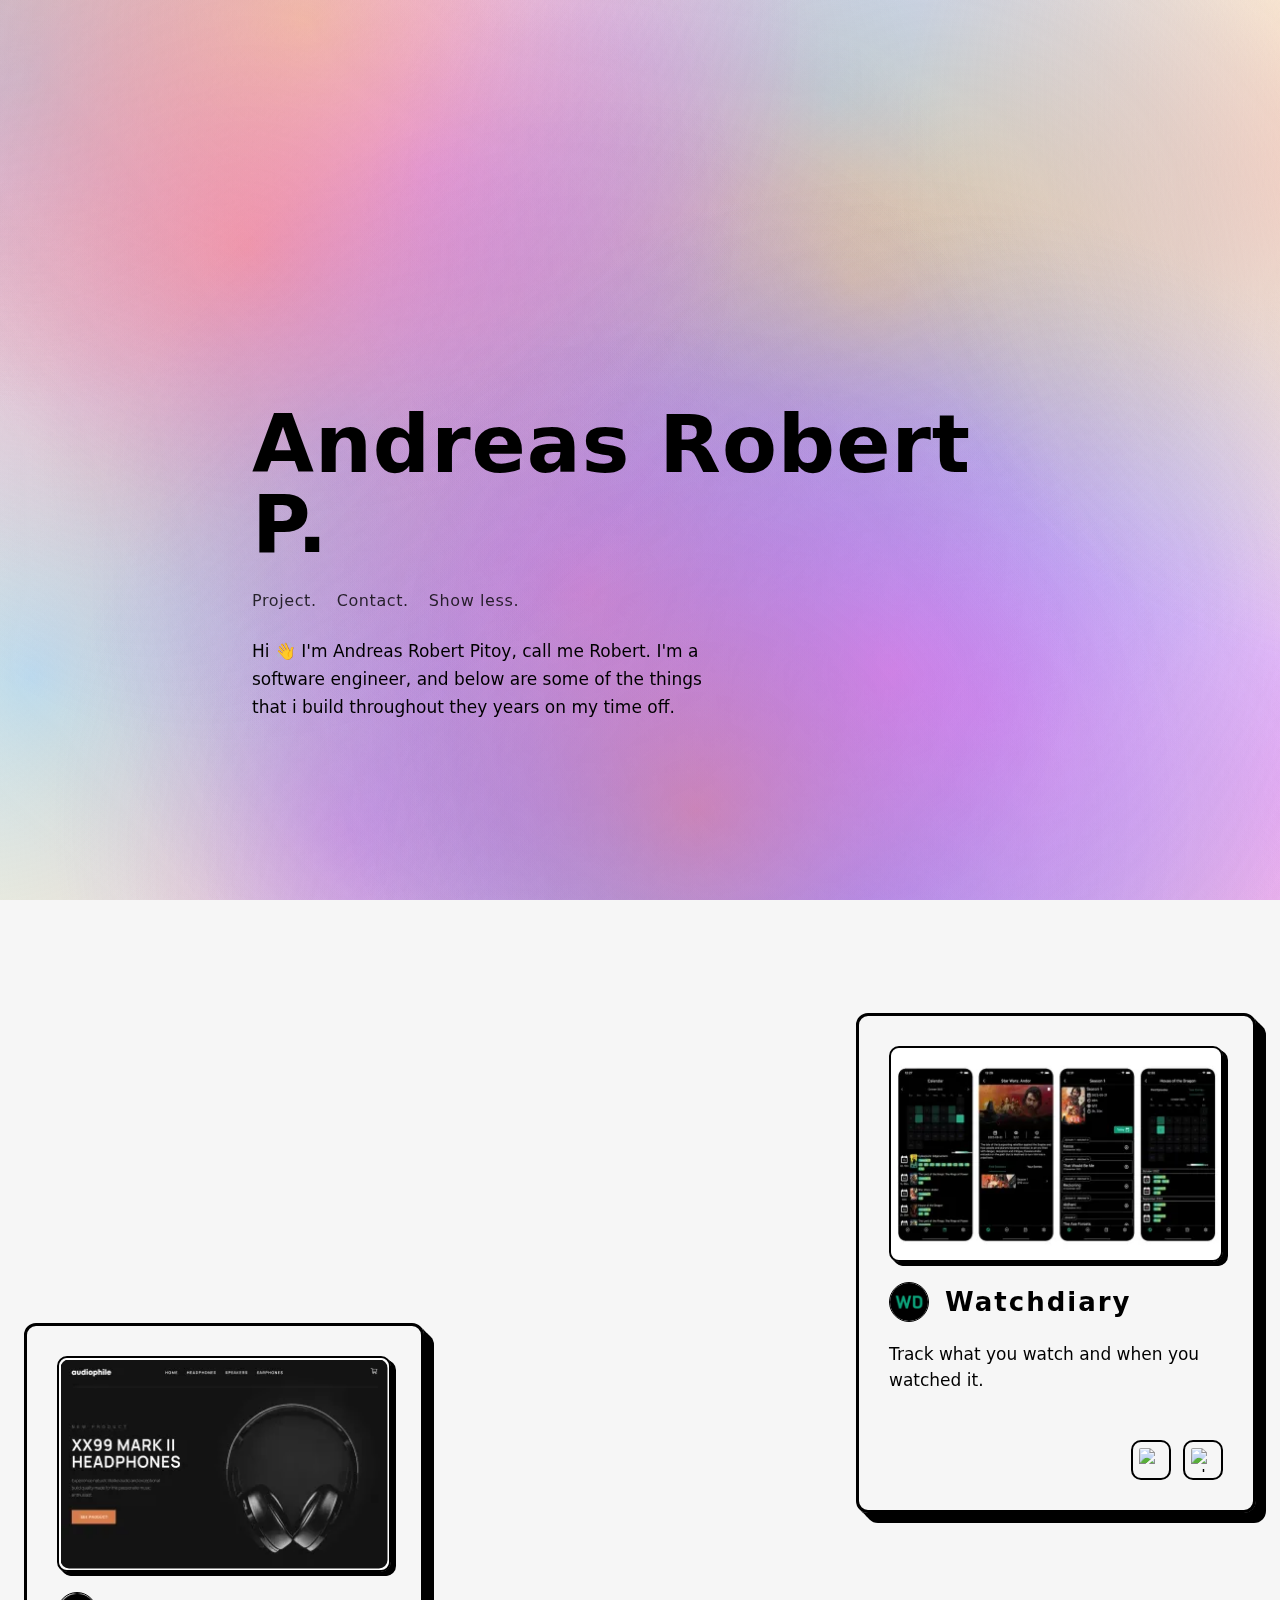
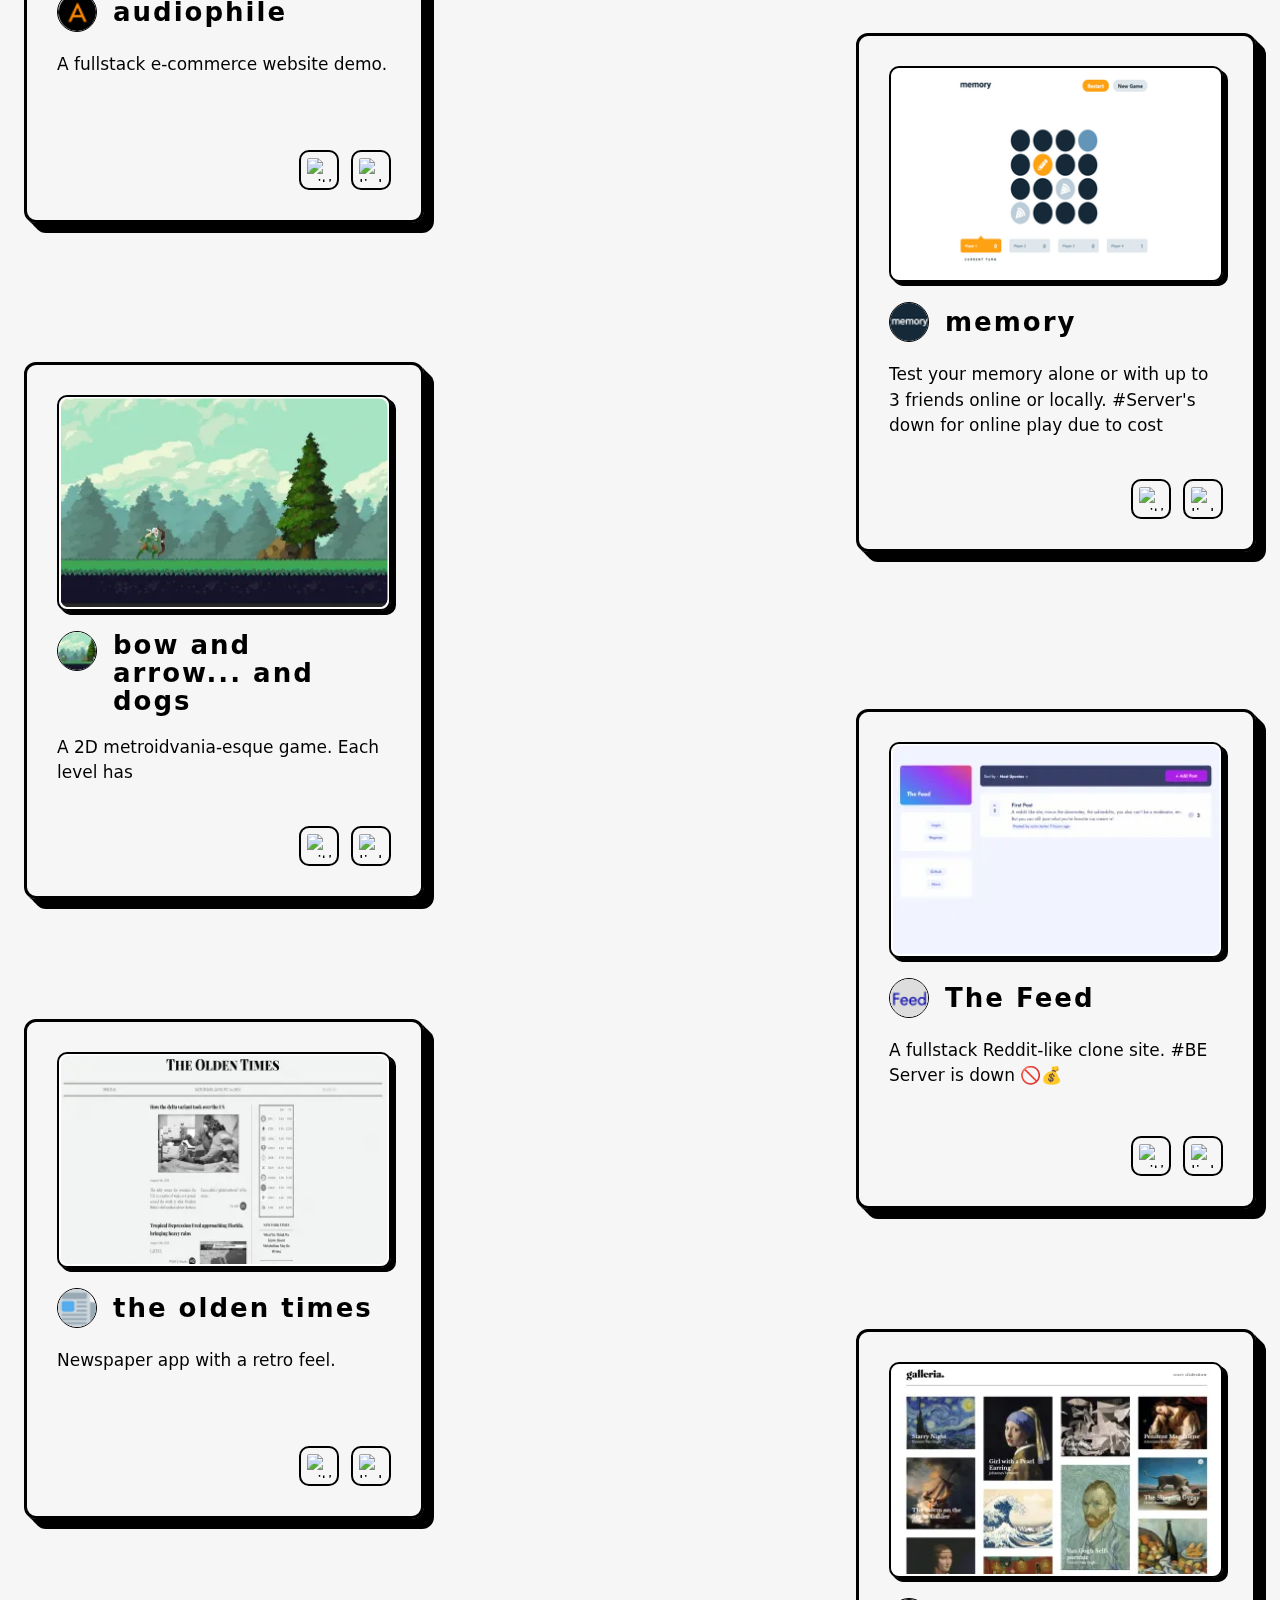
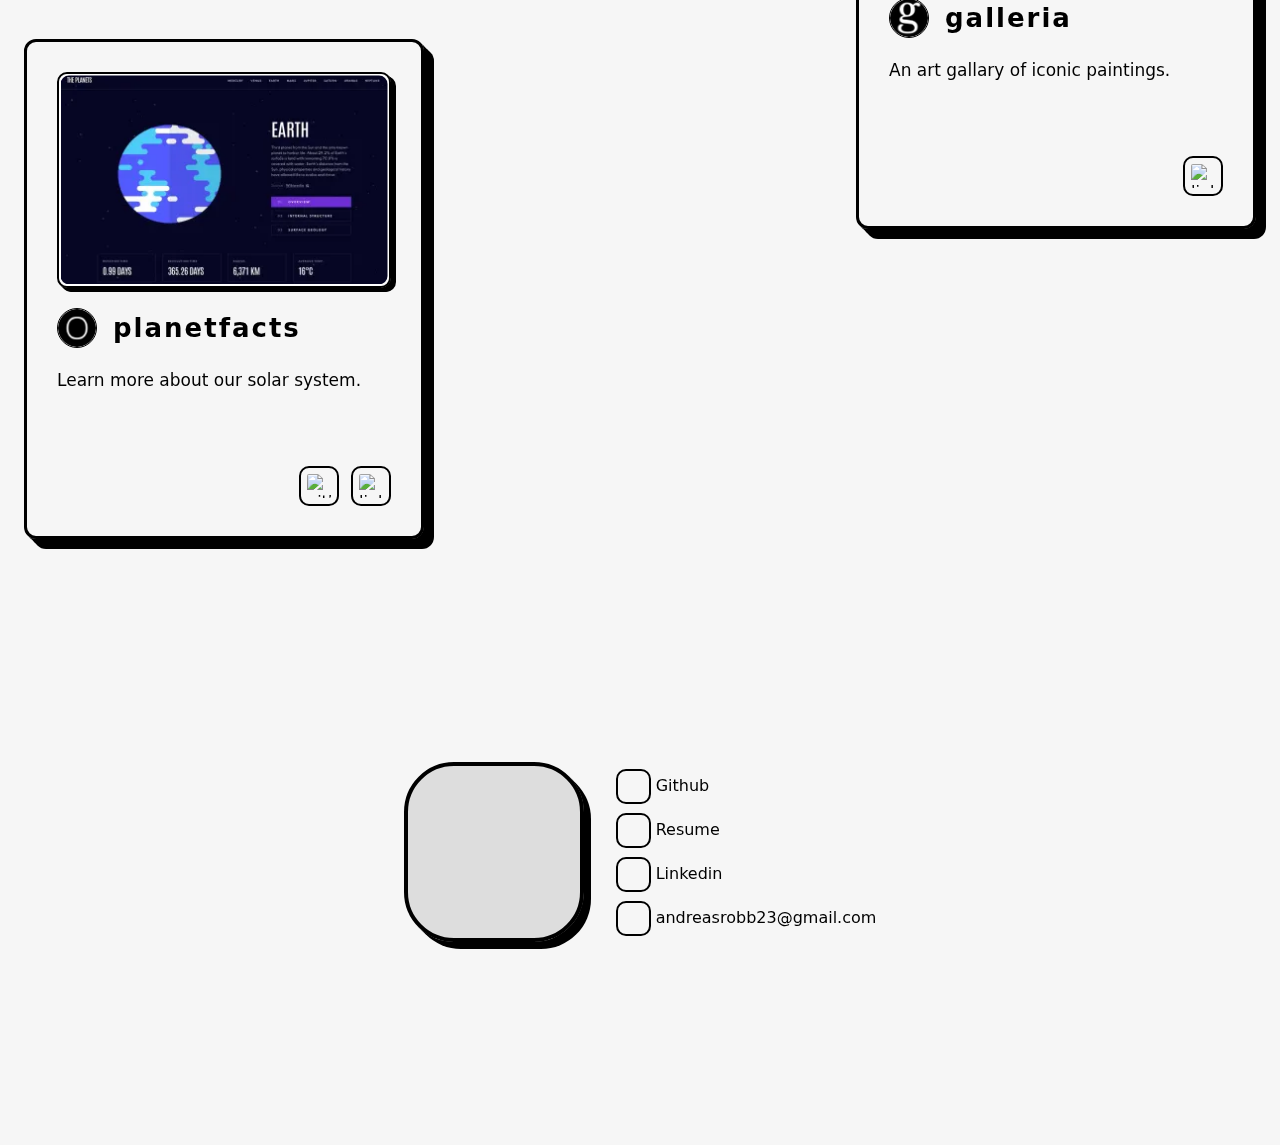
==== commit 9e644532: "quick fix 2" ====
--- a/index.html
+++ b/index.html
@@ -22,7 +22,7 @@
       gtag("js", new Date());
       gtag("config", "G-9Y49XNPXEF");
     </script>
-  <link rel="stylesheet" href="/assets/index.d5a2d7dc.css" /><script type="module">const n=document.getElementById("show-link"),l=document.getElementById("project-link"),d=document.getElementById("contact-link");n?.addEventListener("click",()=>{const e=n.getAttribute("data-show")=="true",t=document.getElementById("desc");n.setAttribute("data-show",e?"false":"true"),n.textContent=e?"Show more.":"Show less.",t.classList.add("hidden"),t.textContent=e?"Hi \u{1F44B} call me Robert.":"Hi \u{1F44B} I'm Andreas Robert Pitoy, call me Robert. I'm a software engineer, and below are some of the things that i build throughout they years on my time off.",setTimeout(()=>{t.classList.remove("hidden")},1)});l?.addEventListener("click",()=>{document.getElementById("project")?.scrollIntoView({behavior:"smooth"})});d?.addEventListener("click",()=>{document.getElementById("contact")?.scrollIntoView({behavior:"smooth"})});const h=document.querySelectorAll(".stack-right"),m=document.querySelectorAll(".stack-left"),u=document.querySelectorAll(".expand-stack"),y=document.querySelectorAll(".collapse-stack");u.forEach(e=>{e.addEventListener("click",()=>{const t=e.getAttribute("data-order"),s=document.querySelector(`.m-stack[data-order="${t}"]`);document.querySelector(`.collapse-stack[data-order="${t}"]`).classList.remove("hidden"),e.classList.add("hidden"),s.classList.remove("hid"),s.classList.add("vis")})});y.forEach(e=>{e.addEventListener("click",()=>{const t=e.getAttribute("data-order"),s=document.querySelector(`.m-stack[data-order="${t}"]`);document.querySelector(`.expand-stack[data-order="${t}"]`).classList.remove("hidden"),e.classList.add("hidden"),s.classList.remove("vis"),s.classList.add("hid")})});const v=new IntersectionObserver(e=>{e.forEach(t=>{const s=t.target;t.isIntersecting?(s.style.opacity="1",s.style.transform="translateX(0)",s.style.transition="all 0.4s"):(s.style.opacity="0",s.style.transform="translateX(-50px)",s.style.transition="all 0.4s 1s")})},{rootMargin:"-200px 0px 0px 0px",threshold:1}),p=new IntersectionObserver(e=>{e.forEach(t=>{const s=t.target;t.isIntersecting?(s.style.opacity="1",s.style.transform="translateX(0)",s.style.transition="all 0.4s"):(s.style.opacity="0",s.style.transform="translateX(50px)",s.style.transition="all 0.4s 1s")})},{rootMargin:"-200px 0px 0px 0px",threshold:1});m.forEach(function(e){e.style.opacity="0",e.style.transform="translateX(-50px)",v.observe(e)});h.forEach(function(e){e.style.opacity="0",e.style.transform="translateX(50px)",p.observe(e)});class f{constructor(){this.cnv=document.querySelector("canvas"),this.ctx=this.cnv.getContext("2d"),this.circlesNum=25,this.minRadius=500,this.maxRadius=500,this.speed=.009,this.setCanvasSize(),this.createCircles(),this.drawAnimation()}setCanvasSize(){this.w=this.cnv.width=innerWidth*devicePixelRatio,this.h=this.cnv.height=innerHeight*devicePixelRatio,this.ctx.scale(devicePixelRatio,devicePixelRatio)}createCircles(){this.circles=[];for(let t=0;t<this.circlesNum;++t)this.circles.push(new w(this.w,this.h,this.minRadius,this.maxRadius))}drawCircles(){this.circles.forEach(t=>t.draw(this.ctx,this.speed))}clearCanvas(){this.ctx.clearRect(0,0,this.w,this.h)}drawAnimation(){this.clearCanvas(),this.drawCircles(),window.requestAnimationFrame(()=>this.drawAnimation())}}class w{constructor(t,s,a,i){this.x=Math.random()*t,this.y=Math.random()*s,this.angle=Math.random()*Math.PI*2,this.radius=Math.random()*(i-a)+a;var o=Math.random()*250-180,r=Math.random()*250-180,c=(o+r)/2;this.firstColor=`hsla(${o>0?o:360+o}, 100%, 70%, 0.4)`,this.firstHalfColor=`hsla(${c>0?c:360+c}, 100%, 70%, 0.75)`,this.secondColor=`hsla(${r>0?r:360+r}, 100%, 70%, 0)`}draw(t,s){this.angle+=s;const a=this.x+Math.cos(this.angle)*200,i=this.y+Math.sin(this.angle)*200,o=t.createRadialGradient(a,i,0,a,i,this.radius);o.addColorStop(0,this.firstColor),o.addColorStop(1,this.secondColor),t.globalCompositeOperation="overlay ",t.fillStyle=o,t.beginPath(),t.arc(a,i,this.radius,0,Math.PI*2),t.fill()}}window.onload=()=>{new f};
+  <link rel="stylesheet" href="/assets/index.466ccd98.css" /><script type="module">const n=document.getElementById("show-link"),l=document.getElementById("project-link"),d=document.getElementById("contact-link");n?.addEventListener("click",()=>{const e=n.getAttribute("data-show")=="true",t=document.getElementById("desc");n.setAttribute("data-show",e?"false":"true"),n.textContent=e?"Show more.":"Show less.",t.classList.add("hidden"),t.textContent=e?"Hi \u{1F44B} call me Robert.":"Hi \u{1F44B} I'm Andreas Robert Pitoy, call me Robert. I'm a software engineer, and below are some of the things that i build throughout they years on my time off.",setTimeout(()=>{t.classList.remove("hidden")},1)});l?.addEventListener("click",()=>{document.getElementById("project")?.scrollIntoView({behavior:"smooth"})});d?.addEventListener("click",()=>{document.getElementById("contact")?.scrollIntoView({behavior:"smooth"})});const h=document.querySelectorAll(".stack-right"),m=document.querySelectorAll(".stack-left"),u=document.querySelectorAll(".expand-stack"),y=document.querySelectorAll(".collapse-stack");u.forEach(e=>{e.addEventListener("click",()=>{const t=e.getAttribute("data-order"),s=document.querySelector(`.m-stack[data-order="${t}"]`);document.querySelector(`.collapse-stack[data-order="${t}"]`).classList.remove("hidden"),e.classList.add("hidden"),s.classList.remove("hid"),s.classList.add("vis")})});y.forEach(e=>{e.addEventListener("click",()=>{const t=e.getAttribute("data-order"),s=document.querySelector(`.m-stack[data-order="${t}"]`);document.querySelector(`.expand-stack[data-order="${t}"]`).classList.remove("hidden"),e.classList.add("hidden"),s.classList.remove("vis"),s.classList.add("hid")})});const v=new IntersectionObserver(e=>{e.forEach(t=>{const s=t.target;t.isIntersecting?(s.style.opacity="1",s.style.transform="translateX(0)",s.style.transition="all 0.4s"):(s.style.opacity="0",s.style.transform="translateX(-50px)",s.style.transition="all 0.4s 1s")})},{rootMargin:"-200px 0px 0px 0px",threshold:1}),p=new IntersectionObserver(e=>{e.forEach(t=>{const s=t.target;t.isIntersecting?(s.style.opacity="1",s.style.transform="translateX(0)",s.style.transition="all 0.4s"):(s.style.opacity="0",s.style.transform="translateX(50px)",s.style.transition="all 0.4s 1s")})},{rootMargin:"-200px 0px 0px 0px",threshold:1});m.forEach(function(e){e.style.opacity="0",e.style.transform="translateX(-50px)",v.observe(e)});h.forEach(function(e){e.style.opacity="0",e.style.transform="translateX(50px)",p.observe(e)});class f{constructor(){this.cnv=document.querySelector("canvas"),this.ctx=this.cnv.getContext("2d"),this.circlesNum=25,this.minRadius=500,this.maxRadius=500,this.speed=.009,this.setCanvasSize(),this.createCircles(),this.drawAnimation()}setCanvasSize(){this.w=this.cnv.width=innerWidth*devicePixelRatio,this.h=this.cnv.height=innerHeight*devicePixelRatio,this.ctx.scale(devicePixelRatio,devicePixelRatio)}createCircles(){this.circles=[];for(let t=0;t<this.circlesNum;++t)this.circles.push(new w(this.w,this.h,this.minRadius,this.maxRadius))}drawCircles(){this.circles.forEach(t=>t.draw(this.ctx,this.speed))}clearCanvas(){this.ctx.clearRect(0,0,this.w,this.h)}drawAnimation(){this.clearCanvas(),this.drawCircles(),window.requestAnimationFrame(()=>this.drawAnimation())}}class w{constructor(t,s,a,i){this.x=Math.random()*t,this.y=Math.random()*s,this.angle=Math.random()*Math.PI*2,this.radius=Math.random()*(i-a)+a;var o=Math.random()*250-180,r=Math.random()*250-180,c=(o+r)/2;this.firstColor=`hsla(${o>0?o:360+o}, 100%, 70%, 0.4)`,this.firstHalfColor=`hsla(${c>0?c:360+c}, 100%, 70%, 0.75)`,this.secondColor=`hsla(${r>0?r:360+r}, 100%, 70%, 0)`}draw(t,s){this.angle+=s;const a=this.x+Math.cos(this.angle)*200,i=this.y+Math.sin(this.angle)*200,o=t.createRadialGradient(a,i,0,a,i,this.radius);o.addColorStop(0,this.firstColor),o.addColorStop(1,this.secondColor),t.globalCompositeOperation="overlay ",t.fillStyle=o,t.beginPath(),t.arc(a,i,this.radius,0,Math.PI*2),t.fill()}}window.onload=()=>{new f};
 </script></head>
   <body>
     <main>
@@ -45,385 +45,385 @@
       </p>
     </section>
     <section class="flex flex-col lg:px-6">
-      <div class="flex justify-center astro-KVG36FBZ">
-  <div class="w-[850px] hidden lg:flex astro-KVG36FBZ"></div>
-  <div id="project" class="project-card w-[90%] p-[30px] rounded-[12px] border-[3px] border-black shadow-card mt-[100px] min-h-[500px] lg:w-[400px] shrink-0 lg:mt-[-140px] lg:mb-[-50px] relative flex flex-col astro-KVG36FBZ">
-    <div class="border-t border-black absolute w-[59%] top-[300px] hidden lg:flex stack-right left-[-70%] astro-KVG36FBZ">
-      <ul class="mt-1 astro-KVG36FBZ">
-        <li class="astro-KVG36FBZ">Flutter.</li><li class="astro-KVG36FBZ">Golang.</li><li class="astro-KVG36FBZ">AWS Lambda.</li><li class="astro-KVG36FBZ">DynamoDB.</li><li class="astro-KVG36FBZ">AWS API Gateway.</li><li class="astro-KVG36FBZ">Auth0.</li><li class="astro-KVG36FBZ">Dart.</li><li class="astro-KVG36FBZ">Flutter Provider.</li>
-      </ul>
-    </div>
-    <div class="rounded-[10px] border-[2px] border-black shadow-image astro-KVG36FBZ">
-      <img alt="Watchdiary" class="rounded-[10px] p-[1.5px] bg-white astro-KVG36FBZ" width="330" height="211" src="/assets/watchdiaryImg_1rRBjb.webp" loading="lazy" decoding="async">
-    </div>
-    <div class="flex my-5 items-center astro-KVG36FBZ">
-      <img alt="Watchdiary" class="rounded-full border border-black w-[40px] h-[40px] shrink-0 mr-4 mb-auto astro-KVG36FBZ" width="40" height="40" src="/assets/watchdiary_Zli2a9.png" loading="lazy" decoding="async">
-      <h2 class="tracking-[2px] font-bold text-[26px] leading-7 astro-KVG36FBZ">Watchdiary</h2>
-    </div>
-    <p class="text-[17px] astro-KVG36FBZ">Track what you watch and when you watched it.</p>
-    <div class="flex mt-auto pt-[40px] justify-end astro-KVG36FBZ">
-      
-      
-      <a href="https://apps.apple.com/app/watchdiary-track-movie-tv/id6443872727" class="astro-KVG36FBZ">
-            <img alt="appstore" class="w-[40px] h-[40px] border-2 border-black rounded-[10px] p-[6px] hover:shadow-play ml-3 astro-KVG36FBZ" width="40" height="40" src="/assets/appstore_Z2bPwRh.svg" loading="lazy" decoding="async">
-          </a>
-      <a href="https://play.google.com/store/apps/details?id=com.main.watchdiary" class="astro-KVG36FBZ">
-            <img alt="playstore" class="w-[40px] h-[40px] border-2 border-black rounded-[10px] p-[6px] hover:shadow-blu ml-3 astro-KVG36FBZ" width="40" height="40" src="/assets/playstore_1V3vT8.svg" loading="lazy" decoding="async">
-          </a>
-    </div>
-    <div class="border-t border-black mt-[30px] flex flex-col items-center relative lg:hidden min-h-[46px] astro-KVG36FBZ">
-      <div class="rounded-full border border-black w-[25px] h-[25px] text-center absolute cursor-pointer left-0 top-2 hidden collapse-stack justify-center items-center astro-KVG36FBZ" data-order="1">
-        -
-      </div>
-
-      <ul data-order="1" class="text-center hid m-stack mt-1 flex-col astro-KVG36FBZ">
-        <li class="mt-1 astro-KVG36FBZ">Flutter.</li><li class="mt-1 astro-KVG36FBZ">Golang.</li><li class="mt-1 astro-KVG36FBZ">AWS Lambda.</li><li class="mt-1 astro-KVG36FBZ">DynamoDB.</li><li class="mt-1 astro-KVG36FBZ">AWS API Gateway.</li><li class="mt-1 astro-KVG36FBZ">Auth0.</li><li class="mt-1 astro-KVG36FBZ">Dart.</li><li class="mt-1 astro-KVG36FBZ">Flutter Provider.</li>
-      </ul>
-      <button data-order="1" class="rounded-full border border-black w-[25px] h-[25px] text-center cursor-pointer m-2 expand-stack justify-center items-center astro-KVG36FBZ">
-        +
-      </button>
-    </div>
-  </div>
-  
-</div>
-
-
-
-<div class="flex justify-center astro-KVG36FBZ">
-  
-  <div id="project" class="project-card w-[90%] p-[30px] rounded-[12px] border-[3px] border-black shadow-card mt-[100px] min-h-[500px] lg:w-[400px] shrink-0 lg:mt-[-140px] lg:mb-[-50px] relative flex flex-col astro-KVG36FBZ">
-    <div class="border-t border-black absolute w-[59%] top-[300px] hidden lg:flex stack-left right-[-70%] astro-KVG36FBZ">
-      <ul class="mt-1 astro-KVG36FBZ">
-        <li class="astro-KVG36FBZ">Node js.</li><li class="astro-KVG36FBZ">Jwt.</li><li class="astro-KVG36FBZ">MongoDB.</li><li class="astro-KVG36FBZ">GraphQL.</li><li class="astro-KVG36FBZ">Next js.</li><li class="astro-KVG36FBZ">React.</li><li class="astro-KVG36FBZ">Styled Components.</li><li class="astro-KVG36FBZ">TypeScript.</li>
-      </ul>
-    </div>
-    <div class="rounded-[10px] border-[2px] border-black shadow-image astro-KVG36FBZ">
-      <img alt="audiophile" class="rounded-[10px] p-[1.5px] bg-white astro-KVG36FBZ" width="330" height="211" src="/assets/audiophileImg_vc6I3.webp" loading="lazy" decoding="async">
-    </div>
-    <div class="flex my-5 items-center astro-KVG36FBZ">
-      <img alt="audiophile" class="rounded-full border border-black w-[40px] h-[40px] shrink-0 mr-4 mb-auto astro-KVG36FBZ" width="40" height="40" src="/assets/audiophile_xq1rV.png" loading="lazy" decoding="async">
-      <h2 class="tracking-[2px] font-bold text-[26px] leading-7 astro-KVG36FBZ">audiophile</h2>
-    </div>
-    <p class="text-[17px] astro-KVG36FBZ">A fullstack e-commerce website demo.</p>
-    <div class="flex mt-auto pt-[40px] justify-end astro-KVG36FBZ">
-      <a href="https://github.com/andreasrobert/ecommerce-audiophile-client" class="astro-KVG36FBZ">
-            <img alt="github" class="w-[40px] h-[40px] border-2 border-black rounded-[10px] p-[6px] hover:shadow-git astro-KVG36FBZ" width="40" height="40" src="/assets/github_Z2gU94w.svg" loading="lazy" decoding="async">
-          </a>
-      <a href="https://ecommerce-audiophile.netlify.app" class="astro-KVG36FBZ">
-            <img alt="link" class="w-[40px] h-[40px] border-2 border-black rounded-[10px] p-[6px] hover:shadow-red ml-3 astro-KVG36FBZ" width="40" height="40" src="/assets/external-link_Z9bGpM.svg" loading="lazy" decoding="async">
-          </a>
-      
-      
-    </div>
-    <div class="border-t border-black mt-[30px] flex flex-col items-center relative lg:hidden min-h-[46px] astro-KVG36FBZ">
-      <div class="rounded-full border border-black w-[25px] h-[25px] text-center absolute cursor-pointer left-0 top-2 hidden collapse-stack justify-center items-center astro-KVG36FBZ" data-order="2">
-        -
-      </div>
-
-      <ul data-order="2" class="text-center hid m-stack mt-1 flex-col astro-KVG36FBZ">
-        <li class="mt-1 astro-KVG36FBZ">Node js.</li><li class="mt-1 astro-KVG36FBZ">Jwt.</li><li class="mt-1 astro-KVG36FBZ">MongoDB.</li><li class="mt-1 astro-KVG36FBZ">GraphQL.</li><li class="mt-1 astro-KVG36FBZ">Next js.</li><li class="mt-1 astro-KVG36FBZ">React.</li><li class="mt-1 astro-KVG36FBZ">Styled Components.</li><li class="mt-1 astro-KVG36FBZ">TypeScript.</li>
-      </ul>
-      <button data-order="2" class="rounded-full border border-black w-[25px] h-[25px] text-center cursor-pointer m-2 expand-stack justify-center items-center astro-KVG36FBZ">
-        +
-      </button>
-    </div>
-  </div>
-  <div class="w-[850px] hidden lg:flex astro-KVG36FBZ"></div>
-</div>
-
-
-
-<div class="flex justify-center astro-KVG36FBZ">
-  <div class="w-[850px] hidden lg:flex astro-KVG36FBZ"></div>
-  <div id="project" class="project-card w-[90%] p-[30px] rounded-[12px] border-[3px] border-black shadow-card mt-[100px] min-h-[500px] lg:w-[400px] shrink-0 lg:mt-[-140px] lg:mb-[-50px] relative flex flex-col astro-KVG36FBZ">
-    <div class="border-t border-black absolute w-[59%] top-[300px] hidden lg:flex stack-right left-[-70%] astro-KVG36FBZ">
-      <ul class="mt-1 astro-KVG36FBZ">
-        <li class="astro-KVG36FBZ">Golang.</li><li class="astro-KVG36FBZ">gorilla/websocket.</li><li class="astro-KVG36FBZ">Vue.</li><li class="astro-KVG36FBZ">Vuex.</li><li class="astro-KVG36FBZ">Composition API.</li><li class="astro-KVG36FBZ">Tailwind.</li><li class="astro-KVG36FBZ">JavaScript.</li>
-      </ul>
-    </div>
-    <div class="rounded-[10px] border-[2px] border-black shadow-image astro-KVG36FBZ">
-      <img alt="memory" class="rounded-[10px] p-[1.5px] bg-white astro-KVG36FBZ" width="330" height="211" src="/assets/memoryImg_Z9IkDJ.png" loading="lazy" decoding="async">
-    </div>
-    <div class="flex my-5 items-center astro-KVG36FBZ">
-      <img alt="memory" class="rounded-full border border-black w-[40px] h-[40px] shrink-0 mr-4 mb-auto astro-KVG36FBZ" width="40" height="40" src="/assets/memory_1U6A9U.png" loading="lazy" decoding="async">
-      <h2 class="tracking-[2px] font-bold text-[26px] leading-7 astro-KVG36FBZ">memory</h2>
-    </div>
-    <p class="text-[17px] astro-KVG36FBZ">Test your memory alone or with up to 3 friends online or locally. #Server&#39;s down for online play due to cost </p>
-    <div class="flex mt-auto pt-[40px] justify-end astro-KVG36FBZ">
-      <a href="https://github.com/andreasrobert/vite-memory-game" class="astro-KVG36FBZ">
-            <img alt="github" class="w-[40px] h-[40px] border-2 border-black rounded-[10px] p-[6px] hover:shadow-git astro-KVG36FBZ" width="40" height="40" src="/assets/github_Z2gU94w.svg" loading="lazy" decoding="async">
-          </a>
-      <a href="https://memory-vite.netlify.app/" class="astro-KVG36FBZ">
-            <img alt="link" class="w-[40px] h-[40px] border-2 border-black rounded-[10px] p-[6px] hover:shadow-red ml-3 astro-KVG36FBZ" width="40" height="40" src="/assets/external-link_Z9bGpM.svg" loading="lazy" decoding="async">
-          </a>
-      
-      
-    </div>
-    <div class="border-t border-black mt-[30px] flex flex-col items-center relative lg:hidden min-h-[46px] astro-KVG36FBZ">
-      <div class="rounded-full border border-black w-[25px] h-[25px] text-center absolute cursor-pointer left-0 top-2 hidden collapse-stack justify-center items-center astro-KVG36FBZ" data-order="3">
-        -
-      </div>
-
-      <ul data-order="3" class="text-center hid m-stack mt-1 flex-col astro-KVG36FBZ">
-        <li class="mt-1 astro-KVG36FBZ">Golang.</li><li class="mt-1 astro-KVG36FBZ">gorilla/websocket.</li><li class="mt-1 astro-KVG36FBZ">Vue.</li><li class="mt-1 astro-KVG36FBZ">Vuex.</li><li class="mt-1 astro-KVG36FBZ">Composition API.</li><li class="mt-1 astro-KVG36FBZ">Tailwind.</li><li class="mt-1 astro-KVG36FBZ">JavaScript.</li>
-      </ul>
-      <button data-order="3" class="rounded-full border border-black w-[25px] h-[25px] text-center cursor-pointer m-2 expand-stack justify-center items-center astro-KVG36FBZ">
-        +
-      </button>
-    </div>
-  </div>
-  
-</div>
-
-
-
-<div class="flex justify-center astro-KVG36FBZ">
-  
-  <div id="project" class="project-card w-[90%] p-[30px] rounded-[12px] border-[3px] border-black shadow-card mt-[100px] min-h-[500px] lg:w-[400px] shrink-0 lg:mt-[-140px] lg:mb-[-50px] relative flex flex-col astro-KVG36FBZ">
-    <div class="border-t border-black absolute w-[59%] top-[300px] hidden lg:flex stack-left right-[-70%] astro-KVG36FBZ">
-      <ul class="mt-1 astro-KVG36FBZ">
-        <li class="astro-KVG36FBZ">Unity.</li><li class="astro-KVG36FBZ">C#.</li>
-      </ul>
-    </div>
-    <div class="rounded-[10px] border-[2px] border-black shadow-image astro-KVG36FBZ">
-      <img alt="bow and arrow... and dogs" class="rounded-[10px] p-[1.5px] bg-white astro-KVG36FBZ" width="330" height="211" src="/assets/bowImg_ZMNTWo.webp" loading="lazy" decoding="async">
-    </div>
-    <div class="flex my-5 items-center astro-KVG36FBZ">
-      <img alt="bow and arrow... and dogs" class="rounded-full border border-black w-[40px] h-[40px] shrink-0 mr-4 mb-auto astro-KVG36FBZ" width="40" height="40" src="/assets/bowImg_Z1GaL02.webp" loading="lazy" decoding="async">
-      <h2 class="tracking-[2px] font-bold text-[26px] leading-7 astro-KVG36FBZ">bow and arrow... and dogs</h2>
-    </div>
-    <p class="text-[17px] astro-KVG36FBZ">A 2D metroidvania-esque game. Each level has </p>
-    <div class="flex mt-auto pt-[40px] justify-end astro-KVG36FBZ">
-      <a href="https://github.com/andreasrobert" class="astro-KVG36FBZ">
-            <img alt="github" class="w-[40px] h-[40px] border-2 border-black rounded-[10px] p-[6px] hover:shadow-git astro-KVG36FBZ" width="40" height="40" src="/assets/github_Z2gU94w.svg" loading="lazy" decoding="async">
-          </a>
-      <a href="https://andreas-robert.itch.io/bow-and-arrow-and-dogs" class="astro-KVG36FBZ">
-            <img alt="link" class="w-[40px] h-[40px] border-2 border-black rounded-[10px] p-[6px] hover:shadow-red ml-3 astro-KVG36FBZ" width="40" height="40" src="/assets/external-link_Z9bGpM.svg" loading="lazy" decoding="async">
-          </a>
-      
-      
-    </div>
-    <div class="border-t border-black mt-[30px] flex flex-col items-center relative lg:hidden min-h-[46px] astro-KVG36FBZ">
-      <div class="rounded-full border border-black w-[25px] h-[25px] text-center absolute cursor-pointer left-0 top-2 hidden collapse-stack justify-center items-center astro-KVG36FBZ" data-order="4">
-        -
-      </div>
-
-      <ul data-order="4" class="text-center hid m-stack mt-1 flex-col astro-KVG36FBZ">
-        <li class="mt-1 astro-KVG36FBZ">Unity.</li><li class="mt-1 astro-KVG36FBZ">C#.</li>
-      </ul>
-      <button data-order="4" class="rounded-full border border-black w-[25px] h-[25px] text-center cursor-pointer m-2 expand-stack justify-center items-center astro-KVG36FBZ">
-        +
-      </button>
-    </div>
-  </div>
-  <div class="w-[850px] hidden lg:flex astro-KVG36FBZ"></div>
-</div>
-
-
-
-<div class="flex justify-center astro-KVG36FBZ">
-  <div class="w-[850px] hidden lg:flex astro-KVG36FBZ"></div>
-  <div id="project" class="project-card w-[90%] p-[30px] rounded-[12px] border-[3px] border-black shadow-card mt-[100px] min-h-[500px] lg:w-[400px] shrink-0 lg:mt-[-140px] lg:mb-[-50px] relative flex flex-col astro-KVG36FBZ">
-    <div class="border-t border-black absolute w-[59%] top-[300px] hidden lg:flex stack-right left-[-70%] astro-KVG36FBZ">
-      <ul class="mt-1 astro-KVG36FBZ">
-        <li class="astro-KVG36FBZ">Node js.</li><li class="astro-KVG36FBZ">Jwt.</li><li class="astro-KVG36FBZ">Postgres.</li><li class="astro-KVG36FBZ">Next js.</li><li class="astro-KVG36FBZ">React.</li><li class="astro-KVG36FBZ">Chakra UI.</li><li class="astro-KVG36FBZ">TypeScript.</li>
-      </ul>
-    </div>
-    <div class="rounded-[10px] border-[2px] border-black shadow-image astro-KVG36FBZ">
-      <img alt="The Feed" class="rounded-[10px] p-[1.5px] bg-white astro-KVG36FBZ" width="330" height="211" src="/assets/feedImg_ZrIEa0.webp" loading="lazy" decoding="async">
-    </div>
-    <div class="flex my-5 items-center astro-KVG36FBZ">
-      <img alt="The Feed" class="rounded-full border border-black w-[40px] h-[40px] shrink-0 mr-4 mb-auto astro-KVG36FBZ" width="40" height="40" src="/assets/feed_1BXVlG.png" loading="lazy" decoding="async">
-      <h2 class="tracking-[2px] font-bold text-[26px] leading-7 astro-KVG36FBZ">The Feed</h2>
-    </div>
-    <p class="text-[17px] astro-KVG36FBZ">A fullstack Reddit-like clone site. #BE Server is down 🚫💰</p>
-    <div class="flex mt-auto pt-[40px] justify-end astro-KVG36FBZ">
-      <a href="https://github.com/andreasrobert/feed-client" class="astro-KVG36FBZ">
-            <img alt="github" class="w-[40px] h-[40px] border-2 border-black rounded-[10px] p-[6px] hover:shadow-git astro-KVG36FBZ" width="40" height="40" src="/assets/github_Z2gU94w.svg" loading="lazy" decoding="async">
-          </a>
-      <a href="https://thefeed.netlify.app/" class="astro-KVG36FBZ">
-            <img alt="link" class="w-[40px] h-[40px] border-2 border-black rounded-[10px] p-[6px] hover:shadow-red ml-3 astro-KVG36FBZ" width="40" height="40" src="/assets/external-link_Z9bGpM.svg" loading="lazy" decoding="async">
-          </a>
-      
-      
-    </div>
-    <div class="border-t border-black mt-[30px] flex flex-col items-center relative lg:hidden min-h-[46px] astro-KVG36FBZ">
-      <div class="rounded-full border border-black w-[25px] h-[25px] text-center absolute cursor-pointer left-0 top-2 hidden collapse-stack justify-center items-center astro-KVG36FBZ" data-order="5">
-        -
-      </div>
-
-      <ul data-order="5" class="text-center hid m-stack mt-1 flex-col astro-KVG36FBZ">
-        <li class="mt-1 astro-KVG36FBZ">Node js.</li><li class="mt-1 astro-KVG36FBZ">Jwt.</li><li class="mt-1 astro-KVG36FBZ">Postgres.</li><li class="mt-1 astro-KVG36FBZ">Next js.</li><li class="mt-1 astro-KVG36FBZ">React.</li><li class="mt-1 astro-KVG36FBZ">Chakra UI.</li><li class="mt-1 astro-KVG36FBZ">TypeScript.</li>
-      </ul>
-      <button data-order="5" class="rounded-full border border-black w-[25px] h-[25px] text-center cursor-pointer m-2 expand-stack justify-center items-center astro-KVG36FBZ">
-        +
-      </button>
-    </div>
-  </div>
-  
-</div>
-
-
-
-<div class="flex justify-center astro-KVG36FBZ">
-  
-  <div id="project" class="project-card w-[90%] p-[30px] rounded-[12px] border-[3px] border-black shadow-card mt-[100px] min-h-[500px] lg:w-[400px] shrink-0 lg:mt-[-140px] lg:mb-[-50px] relative flex flex-col astro-KVG36FBZ">
-    <div class="border-t border-black absolute w-[59%] top-[300px] hidden lg:flex stack-left right-[-70%] astro-KVG36FBZ">
-      <ul class="mt-1 astro-KVG36FBZ">
-        <li class="astro-KVG36FBZ">Gnews API.</li><li class="astro-KVG36FBZ">Coingecko API.</li><li class="astro-KVG36FBZ">Theguardian API.</li><li class="astro-KVG36FBZ">Nytimes API.</li><li class="astro-KVG36FBZ">Next js.</li><li class="astro-KVG36FBZ">React.</li><li class="astro-KVG36FBZ">Chakra UI.</li><li class="astro-KVG36FBZ">TypeScript.</li>
-      </ul>
-    </div>
-    <div class="rounded-[10px] border-[2px] border-black shadow-image astro-KVG36FBZ">
-      <img alt="the olden times" class="rounded-[10px] p-[1.5px] bg-white astro-KVG36FBZ" width="330" height="211" src="/assets/oldTimeImg_Z1yM3r0.webp" loading="lazy" decoding="async">
-    </div>
-    <div class="flex my-5 items-center astro-KVG36FBZ">
-      <img alt="the olden times" class="rounded-full border border-black w-[40px] h-[40px] shrink-0 mr-4 mb-auto astro-KVG36FBZ" width="40" height="40" src="/assets/oldTime_ZqopAQ.png" loading="lazy" decoding="async">
-      <h2 class="tracking-[2px] font-bold text-[26px] leading-7 astro-KVG36FBZ">the olden times</h2>
-    </div>
-    <p class="text-[17px] astro-KVG36FBZ">Newspaper app with a retro feel.</p>
-    <div class="flex mt-auto pt-[40px] justify-end astro-KVG36FBZ">
-      <a href="https://github.com/andreasrobert/new-times-client" class="astro-KVG36FBZ">
-            <img alt="github" class="w-[40px] h-[40px] border-2 border-black rounded-[10px] p-[6px] hover:shadow-git astro-KVG36FBZ" width="40" height="40" src="/assets/github_Z2gU94w.svg" loading="lazy" decoding="async">
-          </a>
-      <a href="https://oldentimes.netlify.app/" class="astro-KVG36FBZ">
-            <img alt="link" class="w-[40px] h-[40px] border-2 border-black rounded-[10px] p-[6px] hover:shadow-red ml-3 astro-KVG36FBZ" width="40" height="40" src="/assets/external-link_Z9bGpM.svg" loading="lazy" decoding="async">
-          </a>
-      
-      
-    </div>
-    <div class="border-t border-black mt-[30px] flex flex-col items-center relative lg:hidden min-h-[46px] astro-KVG36FBZ">
-      <div class="rounded-full border border-black w-[25px] h-[25px] text-center absolute cursor-pointer left-0 top-2 hidden collapse-stack justify-center items-center astro-KVG36FBZ" data-order="6">
-        -
-      </div>
-
-      <ul data-order="6" class="text-center hid m-stack mt-1 flex-col astro-KVG36FBZ">
-        <li class="mt-1 astro-KVG36FBZ">Gnews API.</li><li class="mt-1 astro-KVG36FBZ">Coingecko API.</li><li class="mt-1 astro-KVG36FBZ">Theguardian API.</li><li class="mt-1 astro-KVG36FBZ">Nytimes API.</li><li class="mt-1 astro-KVG36FBZ">Next js.</li><li class="mt-1 astro-KVG36FBZ">React.</li><li class="mt-1 astro-KVG36FBZ">Chakra UI.</li><li class="mt-1 astro-KVG36FBZ">TypeScript.</li>
-      </ul>
-      <button data-order="6" class="rounded-full border border-black w-[25px] h-[25px] text-center cursor-pointer m-2 expand-stack justify-center items-center astro-KVG36FBZ">
-        +
-      </button>
-    </div>
-  </div>
-  <div class="w-[850px] hidden lg:flex astro-KVG36FBZ"></div>
-</div>
-
-
-
-<div class="flex justify-center astro-KVG36FBZ">
-  <div class="w-[850px] hidden lg:flex astro-KVG36FBZ"></div>
-  <div id="project" class="project-card w-[90%] p-[30px] rounded-[12px] border-[3px] border-black shadow-card mt-[100px] min-h-[500px] lg:w-[400px] shrink-0 lg:mt-[-140px] lg:mb-[-50px] relative flex flex-col astro-KVG36FBZ">
-    <div class="border-t border-black absolute w-[59%] top-[300px] hidden lg:flex stack-right left-[-70%] astro-KVG36FBZ">
-      <ul class="mt-1 astro-KVG36FBZ">
-        <li class="astro-KVG36FBZ">Next js.</li><li class="astro-KVG36FBZ">React.</li><li class="astro-KVG36FBZ">Chakra UI.</li><li class="astro-KVG36FBZ">Framer Motion.</li><li class="astro-KVG36FBZ">TypeScript.</li>
-      </ul>
-    </div>
-    <div class="rounded-[10px] border-[2px] border-black shadow-image astro-KVG36FBZ">
-      <img alt="galleria" class="rounded-[10px] p-[1.5px] bg-white astro-KVG36FBZ" width="330" height="211" src="/assets/theGallaImg_Z2tNTHJ.webp" loading="lazy" decoding="async">
-    </div>
-    <div class="flex my-5 items-center astro-KVG36FBZ">
-      <img alt="galleria" class="rounded-full border border-black w-[40px] h-[40px] shrink-0 mr-4 mb-auto astro-KVG36FBZ" width="40" height="40" src="/assets/theGalla_xmGmA.png" loading="lazy" decoding="async">
-      <h2 class="tracking-[2px] font-bold text-[26px] leading-7 astro-KVG36FBZ">galleria</h2>
-    </div>
-    <p class="text-[17px] astro-KVG36FBZ">An art gallary of iconic paintings.</p>
-    <div class="flex mt-auto pt-[40px] justify-end astro-KVG36FBZ">
-      
-      <a href="https://thegalla.netlify.app" class="astro-KVG36FBZ">
-            <img alt="link" class="w-[40px] h-[40px] border-2 border-black rounded-[10px] p-[6px] hover:shadow-red ml-3 astro-KVG36FBZ" width="40" height="40" src="/assets/external-link_Z9bGpM.svg" loading="lazy" decoding="async">
-          </a>
-      
-      
-    </div>
-    <div class="border-t border-black mt-[30px] flex flex-col items-center relative lg:hidden min-h-[46px] astro-KVG36FBZ">
-      <div class="rounded-full border border-black w-[25px] h-[25px] text-center absolute cursor-pointer left-0 top-2 hidden collapse-stack justify-center items-center astro-KVG36FBZ" data-order="7">
-        -
-      </div>
-
-      <ul data-order="7" class="text-center hid m-stack mt-1 flex-col astro-KVG36FBZ">
-        <li class="mt-1 astro-KVG36FBZ">Next js.</li><li class="mt-1 astro-KVG36FBZ">React.</li><li class="mt-1 astro-KVG36FBZ">Chakra UI.</li><li class="mt-1 astro-KVG36FBZ">Framer Motion.</li><li class="mt-1 astro-KVG36FBZ">TypeScript.</li>
-      </ul>
-      <button data-order="7" class="rounded-full border border-black w-[25px] h-[25px] text-center cursor-pointer m-2 expand-stack justify-center items-center astro-KVG36FBZ">
-        +
-      </button>
-    </div>
-  </div>
-  
-</div>
-
-
-
-<div class="flex justify-center astro-KVG36FBZ">
-  
-  <div id="project" class="project-card w-[90%] p-[30px] rounded-[12px] border-[3px] border-black shadow-card mt-[100px] min-h-[500px] lg:w-[400px] shrink-0 lg:mt-[-140px] lg:mb-[-50px] relative flex flex-col astro-KVG36FBZ">
-    <div class="border-t border-black absolute w-[59%] top-[300px] hidden lg:flex stack-left right-[-70%] astro-KVG36FBZ">
-      <ul class="mt-1 astro-KVG36FBZ">
-        <li class="astro-KVG36FBZ">Next js.</li><li class="astro-KVG36FBZ">React.</li><li class="astro-KVG36FBZ">Styled Components.</li><li class="astro-KVG36FBZ">Framer Motion.</li><li class="astro-KVG36FBZ">TypeScript.</li>
-      </ul>
-    </div>
-    <div class="rounded-[10px] border-[2px] border-black shadow-image astro-KVG36FBZ">
-      <img alt="planetfacts" class="rounded-[10px] p-[1.5px] bg-white astro-KVG36FBZ" width="330" height="211" src="/assets/planetfactsImg_1AD3Kl.webp" loading="lazy" decoding="async">
-    </div>
-    <div class="flex my-5 items-center astro-KVG36FBZ">
-      <img alt="planetfacts" class="rounded-full border border-black w-[40px] h-[40px] shrink-0 mr-4 mb-auto astro-KVG36FBZ" width="40" height="40" src="/assets/planetfacts_16UICt.png" loading="lazy" decoding="async">
-      <h2 class="tracking-[2px] font-bold text-[26px] leading-7 astro-KVG36FBZ">planetfacts</h2>
-    </div>
-    <p class="text-[17px] astro-KVG36FBZ">Learn more about our solar system.</p>
-    <div class="flex mt-auto pt-[40px] justify-end astro-KVG36FBZ">
-      <a href="https://github.com/andreasrobert/planet-fact-nextjs" class="astro-KVG36FBZ">
-            <img alt="github" class="w-[40px] h-[40px] border-2 border-black rounded-[10px] p-[6px] hover:shadow-git astro-KVG36FBZ" width="40" height="40" src="/assets/github_Z2gU94w.svg" loading="lazy" decoding="async">
-          </a>
-      <a href="https://planetfacts.netlify.app" class="astro-KVG36FBZ">
-            <img alt="link" class="w-[40px] h-[40px] border-2 border-black rounded-[10px] p-[6px] hover:shadow-red ml-3 astro-KVG36FBZ" width="40" height="40" src="/assets/external-link_Z9bGpM.svg" loading="lazy" decoding="async">
-          </a>
-      
-      
-    </div>
-    <div class="border-t border-black mt-[30px] flex flex-col items-center relative lg:hidden min-h-[46px] astro-KVG36FBZ">
-      <div class="rounded-full border border-black w-[25px] h-[25px] text-center absolute cursor-pointer left-0 top-2 hidden collapse-stack justify-center items-center astro-KVG36FBZ" data-order="8">
-        -
-      </div>
-
-      <ul data-order="8" class="text-center hid m-stack mt-1 flex-col astro-KVG36FBZ">
-        <li class="mt-1 astro-KVG36FBZ">Next js.</li><li class="mt-1 astro-KVG36FBZ">React.</li><li class="mt-1 astro-KVG36FBZ">Styled Components.</li><li class="mt-1 astro-KVG36FBZ">Framer Motion.</li><li class="mt-1 astro-KVG36FBZ">TypeScript.</li>
-      </ul>
-      <button data-order="8" class="rounded-full border border-black w-[25px] h-[25px] text-center cursor-pointer m-2 expand-stack justify-center items-center astro-KVG36FBZ">
-        +
-      </button>
-    </div>
-  </div>
-  <div class="w-[850px] hidden lg:flex astro-KVG36FBZ"></div>
+      <div class="flex justify-center astro-VTEBJ53Z">
+  <div class="w-[850px] hidden lg:flex astro-VTEBJ53Z"></div>
+  <div id="project" class="project-card w-[90%] p-[30px] rounded-[12px] border-[3px] border-black shadow-card mt-[100px] min-h-[500px] lg:w-[400px] shrink-0 lg:mt-[-140px] lg:mb-[-50px] relative flex flex-col astro-VTEBJ53Z">
+    <div class="border-t border-black absolute w-[59%] top-[300px] hidden lg:flex stack-right left-[-70%] astro-VTEBJ53Z">
+      <ul class="mt-1 astro-VTEBJ53Z">
+        <li class="astro-VTEBJ53Z">Flutter.</li><li class="astro-VTEBJ53Z">Golang.</li><li class="astro-VTEBJ53Z">AWS Lambda.</li><li class="astro-VTEBJ53Z">DynamoDB.</li><li class="astro-VTEBJ53Z">AWS API Gateway.</li><li class="astro-VTEBJ53Z">Auth0.</li><li class="astro-VTEBJ53Z">Dart.</li><li class="astro-VTEBJ53Z">Flutter Provider.</li>
+      </ul>
+    </div>
+    <div class="rounded-[10px] border-[2px] border-black shadow-image astro-VTEBJ53Z">
+      <img alt="Watchdiary" class="rounded-[10px] p-[1.5px] bg-white astro-VTEBJ53Z" width="330" height="211" src="/assets/watchdiaryImg_dahQ2.webp" loading="lazy" decoding="async">
+    </div>
+    <div class="flex my-5 items-center astro-VTEBJ53Z">
+      <img alt="Watchdiary" class="rounded-full border border-black w-[40px] h-[40px] shrink-0 mr-4 mb-auto astro-VTEBJ53Z" width="40" height="40" src="/assets/watchdiary_Z1A0lCi.png" loading="lazy" decoding="async">
+      <h2 class="tracking-[2px] font-bold text-[26px] leading-7 astro-VTEBJ53Z">Watchdiary</h2>
+    </div>
+    <p class="text-[17px] astro-VTEBJ53Z">Track what you watch and when you watched it.</p>
+    <div class="flex mt-auto pt-[40px] justify-end astro-VTEBJ53Z">
+      
+      
+      <a href="https://apps.apple.com/app/watchdiary-track-movie-tv/id6443872727" class="astro-VTEBJ53Z">
+            <img alt="appstore" class="w-[40px] h-[40px] border-2 border-black rounded-[10px] p-[6px] hover:shadow-play ml-3 astro-VTEBJ53Z" width="40" height="40" src="/assets/appstore_1KO9NG.svg" loading="lazy" decoding="async">
+          </a>
+      <a href="https://play.google.com/store/apps/details?id=com.main.watchdiary" class="astro-VTEBJ53Z">
+            <img alt="playstore" class="w-[40px] h-[40px] border-2 border-black rounded-[10px] p-[6px] hover:shadow-blu ml-3 astro-VTEBJ53Z" width="40" height="40" src="/assets/playstore_ZJjP7m.svg" loading="lazy" decoding="async">
+          </a>
+    </div>
+    <div class="border-t border-black mt-[30px] flex flex-col items-center relative lg:hidden min-h-[46px] astro-VTEBJ53Z">
+      <div class="rounded-full border border-black w-[25px] h-[25px] text-center absolute cursor-pointer left-0 top-2 hidden collapse-stack justify-center items-center astro-VTEBJ53Z" data-order="1">
+        -
+      </div>
+
+      <ul data-order="1" class="text-center hid m-stack mt-1 flex-col astro-VTEBJ53Z">
+        <li class="mt-1 astro-VTEBJ53Z">Flutter.</li><li class="mt-1 astro-VTEBJ53Z">Golang.</li><li class="mt-1 astro-VTEBJ53Z">AWS Lambda.</li><li class="mt-1 astro-VTEBJ53Z">DynamoDB.</li><li class="mt-1 astro-VTEBJ53Z">AWS API Gateway.</li><li class="mt-1 astro-VTEBJ53Z">Auth0.</li><li class="mt-1 astro-VTEBJ53Z">Dart.</li><li class="mt-1 astro-VTEBJ53Z">Flutter Provider.</li>
+      </ul>
+      <button data-order="1" class="rounded-full border border-black w-[25px] h-[25px] text-center cursor-pointer m-2 expand-stack justify-center items-center astro-VTEBJ53Z">
+        +
+      </button>
+    </div>
+  </div>
+  
+</div>
+
+
+
+<div class="flex justify-center astro-VTEBJ53Z">
+  
+  <div id="project" class="project-card w-[90%] p-[30px] rounded-[12px] border-[3px] border-black shadow-card mt-[100px] min-h-[500px] lg:w-[400px] shrink-0 lg:mt-[-140px] lg:mb-[-50px] relative flex flex-col astro-VTEBJ53Z">
+    <div class="border-t border-black absolute w-[59%] top-[300px] hidden lg:flex stack-left right-[-70%] astro-VTEBJ53Z">
+      <ul class="mt-1 astro-VTEBJ53Z">
+        <li class="astro-VTEBJ53Z">Node js.</li><li class="astro-VTEBJ53Z">Jwt.</li><li class="astro-VTEBJ53Z">MongoDB.</li><li class="astro-VTEBJ53Z">GraphQL.</li><li class="astro-VTEBJ53Z">Next js.</li><li class="astro-VTEBJ53Z">React.</li><li class="astro-VTEBJ53Z">Styled Components.</li><li class="astro-VTEBJ53Z">TypeScript.</li>
+      </ul>
+    </div>
+    <div class="rounded-[10px] border-[2px] border-black shadow-image astro-VTEBJ53Z">
+      <img alt="audiophile" class="rounded-[10px] p-[1.5px] bg-white astro-VTEBJ53Z" width="330" height="211" src="/assets/audiophileImg_ZIvcJ6.webp" loading="lazy" decoding="async">
+    </div>
+    <div class="flex my-5 items-center astro-VTEBJ53Z">
+      <img alt="audiophile" class="rounded-full border border-black w-[40px] h-[40px] shrink-0 mr-4 mb-auto astro-VTEBJ53Z" width="40" height="40" src="/assets/audiophile_ZGhi0d.png" loading="lazy" decoding="async">
+      <h2 class="tracking-[2px] font-bold text-[26px] leading-7 astro-VTEBJ53Z">audiophile</h2>
+    </div>
+    <p class="text-[17px] astro-VTEBJ53Z">A fullstack e-commerce website demo.</p>
+    <div class="flex mt-auto pt-[40px] justify-end astro-VTEBJ53Z">
+      <a href="https://github.com/andreasrobert/ecommerce-audiophile-client" class="astro-VTEBJ53Z">
+            <img alt="github" class="w-[40px] h-[40px] border-2 border-black rounded-[10px] p-[6px] hover:shadow-git astro-VTEBJ53Z" width="40" height="40" src="/assets/github_ZrCjwg.svg" loading="lazy" decoding="async">
+          </a>
+      <a href="https://ecommerce-audiophile.netlify.app" class="astro-VTEBJ53Z">
+            <img alt="link" class="w-[40px] h-[40px] border-2 border-black rounded-[10px] p-[6px] hover:shadow-red ml-3 astro-VTEBJ53Z" width="40" height="40" src="/assets/external-link_Z1gI8xK.svg" loading="lazy" decoding="async">
+          </a>
+      
+      
+    </div>
+    <div class="border-t border-black mt-[30px] flex flex-col items-center relative lg:hidden min-h-[46px] astro-VTEBJ53Z">
+      <div class="rounded-full border border-black w-[25px] h-[25px] text-center absolute cursor-pointer left-0 top-2 hidden collapse-stack justify-center items-center astro-VTEBJ53Z" data-order="2">
+        -
+      </div>
+
+      <ul data-order="2" class="text-center hid m-stack mt-1 flex-col astro-VTEBJ53Z">
+        <li class="mt-1 astro-VTEBJ53Z">Node js.</li><li class="mt-1 astro-VTEBJ53Z">Jwt.</li><li class="mt-1 astro-VTEBJ53Z">MongoDB.</li><li class="mt-1 astro-VTEBJ53Z">GraphQL.</li><li class="mt-1 astro-VTEBJ53Z">Next js.</li><li class="mt-1 astro-VTEBJ53Z">React.</li><li class="mt-1 astro-VTEBJ53Z">Styled Components.</li><li class="mt-1 astro-VTEBJ53Z">TypeScript.</li>
+      </ul>
+      <button data-order="2" class="rounded-full border border-black w-[25px] h-[25px] text-center cursor-pointer m-2 expand-stack justify-center items-center astro-VTEBJ53Z">
+        +
+      </button>
+    </div>
+  </div>
+  <div class="w-[850px] hidden lg:flex astro-VTEBJ53Z"></div>
+</div>
+
+
+
+<div class="flex justify-center astro-VTEBJ53Z">
+  <div class="w-[850px] hidden lg:flex astro-VTEBJ53Z"></div>
+  <div id="project" class="project-card w-[90%] p-[30px] rounded-[12px] border-[3px] border-black shadow-card mt-[100px] min-h-[500px] lg:w-[400px] shrink-0 lg:mt-[-140px] lg:mb-[-50px] relative flex flex-col astro-VTEBJ53Z">
+    <div class="border-t border-black absolute w-[59%] top-[300px] hidden lg:flex stack-right left-[-70%] astro-VTEBJ53Z">
+      <ul class="mt-1 astro-VTEBJ53Z">
+        <li class="astro-VTEBJ53Z">Golang.</li><li class="astro-VTEBJ53Z">gorilla/websocket.</li><li class="astro-VTEBJ53Z">Vue.</li><li class="astro-VTEBJ53Z">Vuex.</li><li class="astro-VTEBJ53Z">Composition API.</li><li class="astro-VTEBJ53Z">Tailwind.</li><li class="astro-VTEBJ53Z">JavaScript.</li>
+      </ul>
+    </div>
+    <div class="rounded-[10px] border-[2px] border-black shadow-image astro-VTEBJ53Z">
+      <img alt="memory" class="rounded-[10px] p-[1.5px] bg-white astro-VTEBJ53Z" width="330" height="211" src="/assets/memoryImg_Z1oqE6S.png" loading="lazy" decoding="async">
+    </div>
+    <div class="flex my-5 items-center astro-VTEBJ53Z">
+      <img alt="memory" class="rounded-full border border-black w-[40px] h-[40px] shrink-0 mr-4 mb-auto astro-VTEBJ53Z" width="40" height="40" src="/assets/memory_FogGL.png" loading="lazy" decoding="async">
+      <h2 class="tracking-[2px] font-bold text-[26px] leading-7 astro-VTEBJ53Z">memory</h2>
+    </div>
+    <p class="text-[17px] astro-VTEBJ53Z">Test your memory alone or with up to 3 friends online or locally. #Server&#39;s down for online play due to cost </p>
+    <div class="flex mt-auto pt-[40px] justify-end astro-VTEBJ53Z">
+      <a href="https://github.com/andreasrobert/vite-memory-game" class="astro-VTEBJ53Z">
+            <img alt="github" class="w-[40px] h-[40px] border-2 border-black rounded-[10px] p-[6px] hover:shadow-git astro-VTEBJ53Z" width="40" height="40" src="/assets/github_ZrCjwg.svg" loading="lazy" decoding="async">
+          </a>
+      <a href="https://memory-vite.netlify.app/" class="astro-VTEBJ53Z">
+            <img alt="link" class="w-[40px] h-[40px] border-2 border-black rounded-[10px] p-[6px] hover:shadow-red ml-3 astro-VTEBJ53Z" width="40" height="40" src="/assets/external-link_Z1gI8xK.svg" loading="lazy" decoding="async">
+          </a>
+      
+      
+    </div>
+    <div class="border-t border-black mt-[30px] flex flex-col items-center relative lg:hidden min-h-[46px] astro-VTEBJ53Z">
+      <div class="rounded-full border border-black w-[25px] h-[25px] text-center absolute cursor-pointer left-0 top-2 hidden collapse-stack justify-center items-center astro-VTEBJ53Z" data-order="3">
+        -
+      </div>
+
+      <ul data-order="3" class="text-center hid m-stack mt-1 flex-col astro-VTEBJ53Z">
+        <li class="mt-1 astro-VTEBJ53Z">Golang.</li><li class="mt-1 astro-VTEBJ53Z">gorilla/websocket.</li><li class="mt-1 astro-VTEBJ53Z">Vue.</li><li class="mt-1 astro-VTEBJ53Z">Vuex.</li><li class="mt-1 astro-VTEBJ53Z">Composition API.</li><li class="mt-1 astro-VTEBJ53Z">Tailwind.</li><li class="mt-1 astro-VTEBJ53Z">JavaScript.</li>
+      </ul>
+      <button data-order="3" class="rounded-full border border-black w-[25px] h-[25px] text-center cursor-pointer m-2 expand-stack justify-center items-center astro-VTEBJ53Z">
+        +
+      </button>
+    </div>
+  </div>
+  
+</div>
+
+
+
+<div class="flex justify-center astro-VTEBJ53Z">
+  
+  <div id="project" class="project-card w-[90%] p-[30px] rounded-[12px] border-[3px] border-black shadow-card mt-[100px] min-h-[500px] lg:w-[400px] shrink-0 lg:mt-[-140px] lg:mb-[-50px] relative flex flex-col astro-VTEBJ53Z">
+    <div class="border-t border-black absolute w-[59%] top-[300px] hidden lg:flex stack-left right-[-70%] astro-VTEBJ53Z">
+      <ul class="mt-1 astro-VTEBJ53Z">
+        <li class="astro-VTEBJ53Z">Unity.</li><li class="astro-VTEBJ53Z">C#.</li>
+      </ul>
+    </div>
+    <div class="rounded-[10px] border-[2px] border-black shadow-image astro-VTEBJ53Z">
+      <img alt="bow and arrow... and dogs" class="rounded-[10px] p-[1.5px] bg-white astro-VTEBJ53Z" width="330" height="211" src="/assets/bowImg_Z22wepx.webp" loading="lazy" decoding="async">
+    </div>
+    <div class="flex my-5 items-center astro-VTEBJ53Z">
+      <img alt="bow and arrow... and dogs" class="rounded-full border border-black w-[40px] h-[40px] shrink-0 mr-4 mb-auto astro-VTEBJ53Z" width="40" height="40" src="/assets/bowImg_29j3lK.webp" loading="lazy" decoding="async">
+      <h2 class="tracking-[2px] font-bold text-[26px] leading-7 astro-VTEBJ53Z">bow and arrow... and dogs</h2>
+    </div>
+    <p class="text-[17px] astro-VTEBJ53Z">A 2D metroidvania-esque game. Each level has </p>
+    <div class="flex mt-auto pt-[40px] justify-end astro-VTEBJ53Z">
+      <a href="https://github.com/andreasrobert" class="astro-VTEBJ53Z">
+            <img alt="github" class="w-[40px] h-[40px] border-2 border-black rounded-[10px] p-[6px] hover:shadow-git astro-VTEBJ53Z" width="40" height="40" src="/assets/github_ZrCjwg.svg" loading="lazy" decoding="async">
+          </a>
+      <a href="https://andreas-robert.itch.io/bow-and-arrow-and-dogs" class="astro-VTEBJ53Z">
+            <img alt="link" class="w-[40px] h-[40px] border-2 border-black rounded-[10px] p-[6px] hover:shadow-red ml-3 astro-VTEBJ53Z" width="40" height="40" src="/assets/external-link_Z1gI8xK.svg" loading="lazy" decoding="async">
+          </a>
+      
+      
+    </div>
+    <div class="border-t border-black mt-[30px] flex flex-col items-center relative lg:hidden min-h-[46px] astro-VTEBJ53Z">
+      <div class="rounded-full border border-black w-[25px] h-[25px] text-center absolute cursor-pointer left-0 top-2 hidden collapse-stack justify-center items-center astro-VTEBJ53Z" data-order="4">
+        -
+      </div>
+
+      <ul data-order="4" class="text-center hid m-stack mt-1 flex-col astro-VTEBJ53Z">
+        <li class="mt-1 astro-VTEBJ53Z">Unity.</li><li class="mt-1 astro-VTEBJ53Z">C#.</li>
+      </ul>
+      <button data-order="4" class="rounded-full border border-black w-[25px] h-[25px] text-center cursor-pointer m-2 expand-stack justify-center items-center astro-VTEBJ53Z">
+        +
+      </button>
+    </div>
+  </div>
+  <div class="w-[850px] hidden lg:flex astro-VTEBJ53Z"></div>
+</div>
+
+
+
+<div class="flex justify-center astro-VTEBJ53Z">
+  <div class="w-[850px] hidden lg:flex astro-VTEBJ53Z"></div>
+  <div id="project" class="project-card w-[90%] p-[30px] rounded-[12px] border-[3px] border-black shadow-card mt-[100px] min-h-[500px] lg:w-[400px] shrink-0 lg:mt-[-140px] lg:mb-[-50px] relative flex flex-col astro-VTEBJ53Z">
+    <div class="border-t border-black absolute w-[59%] top-[300px] hidden lg:flex stack-right left-[-70%] astro-VTEBJ53Z">
+      <ul class="mt-1 astro-VTEBJ53Z">
+        <li class="astro-VTEBJ53Z">Node js.</li><li class="astro-VTEBJ53Z">Jwt.</li><li class="astro-VTEBJ53Z">Postgres.</li><li class="astro-VTEBJ53Z">Next js.</li><li class="astro-VTEBJ53Z">React.</li><li class="astro-VTEBJ53Z">Chakra UI.</li><li class="astro-VTEBJ53Z">TypeScript.</li>
+      </ul>
+    </div>
+    <div class="rounded-[10px] border-[2px] border-black shadow-image astro-VTEBJ53Z">
+      <img alt="The Feed" class="rounded-[10px] p-[1.5px] bg-white astro-VTEBJ53Z" width="330" height="211" src="/assets/feedImg_Z1GqXC9.webp" loading="lazy" decoding="async">
+    </div>
+    <div class="flex my-5 items-center astro-VTEBJ53Z">
+      <img alt="The Feed" class="rounded-full border border-black w-[40px] h-[40px] shrink-0 mr-4 mb-auto astro-VTEBJ53Z" width="40" height="40" src="/assets/feed_ngBSx.png" loading="lazy" decoding="async">
+      <h2 class="tracking-[2px] font-bold text-[26px] leading-7 astro-VTEBJ53Z">The Feed</h2>
+    </div>
+    <p class="text-[17px] astro-VTEBJ53Z">A fullstack Reddit-like clone site. #BE Server is down 🚫💰</p>
+    <div class="flex mt-auto pt-[40px] justify-end astro-VTEBJ53Z">
+      <a href="https://github.com/andreasrobert/feed-client" class="astro-VTEBJ53Z">
+            <img alt="github" class="w-[40px] h-[40px] border-2 border-black rounded-[10px] p-[6px] hover:shadow-git astro-VTEBJ53Z" width="40" height="40" src="/assets/github_ZrCjwg.svg" loading="lazy" decoding="async">
+          </a>
+      <a href="https://thefeed.netlify.app/" class="astro-VTEBJ53Z">
+            <img alt="link" class="w-[40px] h-[40px] border-2 border-black rounded-[10px] p-[6px] hover:shadow-red ml-3 astro-VTEBJ53Z" width="40" height="40" src="/assets/external-link_Z1gI8xK.svg" loading="lazy" decoding="async">
+          </a>
+      
+      
+    </div>
+    <div class="border-t border-black mt-[30px] flex flex-col items-center relative lg:hidden min-h-[46px] astro-VTEBJ53Z">
+      <div class="rounded-full border border-black w-[25px] h-[25px] text-center absolute cursor-pointer left-0 top-2 hidden collapse-stack justify-center items-center astro-VTEBJ53Z" data-order="5">
+        -
+      </div>
+
+      <ul data-order="5" class="text-center hid m-stack mt-1 flex-col astro-VTEBJ53Z">
+        <li class="mt-1 astro-VTEBJ53Z">Node js.</li><li class="mt-1 astro-VTEBJ53Z">Jwt.</li><li class="mt-1 astro-VTEBJ53Z">Postgres.</li><li class="mt-1 astro-VTEBJ53Z">Next js.</li><li class="mt-1 astro-VTEBJ53Z">React.</li><li class="mt-1 astro-VTEBJ53Z">Chakra UI.</li><li class="mt-1 astro-VTEBJ53Z">TypeScript.</li>
+      </ul>
+      <button data-order="5" class="rounded-full border border-black w-[25px] h-[25px] text-center cursor-pointer m-2 expand-stack justify-center items-center astro-VTEBJ53Z">
+        +
+      </button>
+    </div>
+  </div>
+  
+</div>
+
+
+
+<div class="flex justify-center astro-VTEBJ53Z">
+  
+  <div id="project" class="project-card w-[90%] p-[30px] rounded-[12px] border-[3px] border-black shadow-card mt-[100px] min-h-[500px] lg:w-[400px] shrink-0 lg:mt-[-140px] lg:mb-[-50px] relative flex flex-col astro-VTEBJ53Z">
+    <div class="border-t border-black absolute w-[59%] top-[300px] hidden lg:flex stack-left right-[-70%] astro-VTEBJ53Z">
+      <ul class="mt-1 astro-VTEBJ53Z">
+        <li class="astro-VTEBJ53Z">Gnews API.</li><li class="astro-VTEBJ53Z">Coingecko API.</li><li class="astro-VTEBJ53Z">Theguardian API.</li><li class="astro-VTEBJ53Z">Nytimes API.</li><li class="astro-VTEBJ53Z">Next js.</li><li class="astro-VTEBJ53Z">React.</li><li class="astro-VTEBJ53Z">Chakra UI.</li><li class="astro-VTEBJ53Z">TypeScript.</li>
+      </ul>
+    </div>
+    <div class="rounded-[10px] border-[2px] border-black shadow-image astro-VTEBJ53Z">
+      <img alt="the olden times" class="rounded-[10px] p-[1.5px] bg-white astro-VTEBJ53Z" width="330" height="211" src="/assets/oldTimeImg_2gGKTM.webp" loading="lazy" decoding="async">
+    </div>
+    <div class="flex my-5 items-center astro-VTEBJ53Z">
+      <img alt="the olden times" class="rounded-full border border-black w-[40px] h-[40px] shrink-0 mr-4 mb-auto astro-VTEBJ53Z" width="40" height="40" src="/assets/oldTime_Z1F6J40.png" loading="lazy" decoding="async">
+      <h2 class="tracking-[2px] font-bold text-[26px] leading-7 astro-VTEBJ53Z">the olden times</h2>
+    </div>
+    <p class="text-[17px] astro-VTEBJ53Z">Newspaper app with a retro feel.</p>
+    <div class="flex mt-auto pt-[40px] justify-end astro-VTEBJ53Z">
+      <a href="https://github.com/andreasrobert/new-times-client" class="astro-VTEBJ53Z">
+            <img alt="github" class="w-[40px] h-[40px] border-2 border-black rounded-[10px] p-[6px] hover:shadow-git astro-VTEBJ53Z" width="40" height="40" src="/assets/github_ZrCjwg.svg" loading="lazy" decoding="async">
+          </a>
+      <a href="https://oldentimes.netlify.app/" class="astro-VTEBJ53Z">
+            <img alt="link" class="w-[40px] h-[40px] border-2 border-black rounded-[10px] p-[6px] hover:shadow-red ml-3 astro-VTEBJ53Z" width="40" height="40" src="/assets/external-link_Z1gI8xK.svg" loading="lazy" decoding="async">
+          </a>
+      
+      
+    </div>
+    <div class="border-t border-black mt-[30px] flex flex-col items-center relative lg:hidden min-h-[46px] astro-VTEBJ53Z">
+      <div class="rounded-full border border-black w-[25px] h-[25px] text-center absolute cursor-pointer left-0 top-2 hidden collapse-stack justify-center items-center astro-VTEBJ53Z" data-order="6">
+        -
+      </div>
+
+      <ul data-order="6" class="text-center hid m-stack mt-1 flex-col astro-VTEBJ53Z">
+        <li class="mt-1 astro-VTEBJ53Z">Gnews API.</li><li class="mt-1 astro-VTEBJ53Z">Coingecko API.</li><li class="mt-1 astro-VTEBJ53Z">Theguardian API.</li><li class="mt-1 astro-VTEBJ53Z">Nytimes API.</li><li class="mt-1 astro-VTEBJ53Z">Next js.</li><li class="mt-1 astro-VTEBJ53Z">React.</li><li class="mt-1 astro-VTEBJ53Z">Chakra UI.</li><li class="mt-1 astro-VTEBJ53Z">TypeScript.</li>
+      </ul>
+      <button data-order="6" class="rounded-full border border-black w-[25px] h-[25px] text-center cursor-pointer m-2 expand-stack justify-center items-center astro-VTEBJ53Z">
+        +
+      </button>
+    </div>
+  </div>
+  <div class="w-[850px] hidden lg:flex astro-VTEBJ53Z"></div>
+</div>
+
+
+
+<div class="flex justify-center astro-VTEBJ53Z">
+  <div class="w-[850px] hidden lg:flex astro-VTEBJ53Z"></div>
+  <div id="project" class="project-card w-[90%] p-[30px] rounded-[12px] border-[3px] border-black shadow-card mt-[100px] min-h-[500px] lg:w-[400px] shrink-0 lg:mt-[-140px] lg:mb-[-50px] relative flex flex-col astro-VTEBJ53Z">
+    <div class="border-t border-black absolute w-[59%] top-[300px] hidden lg:flex stack-right left-[-70%] astro-VTEBJ53Z">
+      <ul class="mt-1 astro-VTEBJ53Z">
+        <li class="astro-VTEBJ53Z">Next js.</li><li class="astro-VTEBJ53Z">React.</li><li class="astro-VTEBJ53Z">Chakra UI.</li><li class="astro-VTEBJ53Z">Framer Motion.</li><li class="astro-VTEBJ53Z">TypeScript.</li>
+      </ul>
+    </div>
+    <div class="rounded-[10px] border-[2px] border-black shadow-image astro-VTEBJ53Z">
+      <img alt="galleria" class="rounded-[10px] p-[1.5px] bg-white astro-VTEBJ53Z" width="330" height="211" src="/assets/theGallaImg_1lETD3.webp" loading="lazy" decoding="async">
+    </div>
+    <div class="flex my-5 items-center astro-VTEBJ53Z">
+      <img alt="galleria" class="rounded-full border border-black w-[40px] h-[40px] shrink-0 mr-4 mb-auto astro-VTEBJ53Z" width="40" height="40" src="/assets/theGalla_ZGkC5y.png" loading="lazy" decoding="async">
+      <h2 class="tracking-[2px] font-bold text-[26px] leading-7 astro-VTEBJ53Z">galleria</h2>
+    </div>
+    <p class="text-[17px] astro-VTEBJ53Z">An art gallary of iconic paintings.</p>
+    <div class="flex mt-auto pt-[40px] justify-end astro-VTEBJ53Z">
+      
+      <a href="https://thegalla.netlify.app" class="astro-VTEBJ53Z">
+            <img alt="link" class="w-[40px] h-[40px] border-2 border-black rounded-[10px] p-[6px] hover:shadow-red ml-3 astro-VTEBJ53Z" width="40" height="40" src="/assets/external-link_Z1gI8xK.svg" loading="lazy" decoding="async">
+          </a>
+      
+      
+    </div>
+    <div class="border-t border-black mt-[30px] flex flex-col items-center relative lg:hidden min-h-[46px] astro-VTEBJ53Z">
+      <div class="rounded-full border border-black w-[25px] h-[25px] text-center absolute cursor-pointer left-0 top-2 hidden collapse-stack justify-center items-center astro-VTEBJ53Z" data-order="7">
+        -
+      </div>
+
+      <ul data-order="7" class="text-center hid m-stack mt-1 flex-col astro-VTEBJ53Z">
+        <li class="mt-1 astro-VTEBJ53Z">Next js.</li><li class="mt-1 astro-VTEBJ53Z">React.</li><li class="mt-1 astro-VTEBJ53Z">Chakra UI.</li><li class="mt-1 astro-VTEBJ53Z">Framer Motion.</li><li class="mt-1 astro-VTEBJ53Z">TypeScript.</li>
+      </ul>
+      <button data-order="7" class="rounded-full border border-black w-[25px] h-[25px] text-center cursor-pointer m-2 expand-stack justify-center items-center astro-VTEBJ53Z">
+        +
+      </button>
+    </div>
+  </div>
+  
+</div>
+
+
+
+<div class="flex justify-center astro-VTEBJ53Z">
+  
+  <div id="project" class="project-card w-[90%] p-[30px] rounded-[12px] border-[3px] border-black shadow-card mt-[100px] min-h-[500px] lg:w-[400px] shrink-0 lg:mt-[-140px] lg:mb-[-50px] relative flex flex-col astro-VTEBJ53Z">
+    <div class="border-t border-black absolute w-[59%] top-[300px] hidden lg:flex stack-left right-[-70%] astro-VTEBJ53Z">
+      <ul class="mt-1 astro-VTEBJ53Z">
+        <li class="astro-VTEBJ53Z">Next js.</li><li class="astro-VTEBJ53Z">React.</li><li class="astro-VTEBJ53Z">Styled Components.</li><li class="astro-VTEBJ53Z">Framer Motion.</li><li class="astro-VTEBJ53Z">TypeScript.</li>
+      </ul>
+    </div>
+    <div class="rounded-[10px] border-[2px] border-black shadow-image astro-VTEBJ53Z">
+      <img alt="planetfacts" class="rounded-[10px] p-[1.5px] bg-white astro-VTEBJ53Z" width="330" height="211" src="/assets/planetfactsImg_lUJic.webp" loading="lazy" decoding="async">
+    </div>
+    <div class="flex my-5 items-center astro-VTEBJ53Z">
+      <img alt="planetfacts" class="rounded-full border border-black w-[40px] h-[40px] shrink-0 mr-4 mb-auto astro-VTEBJ53Z" width="40" height="40" src="/assets/planetfacts_Z7LzOF.png" loading="lazy" decoding="async">
+      <h2 class="tracking-[2px] font-bold text-[26px] leading-7 astro-VTEBJ53Z">planetfacts</h2>
+    </div>
+    <p class="text-[17px] astro-VTEBJ53Z">Learn more about our solar system.</p>
+    <div class="flex mt-auto pt-[40px] justify-end astro-VTEBJ53Z">
+      <a href="https://github.com/andreasrobert/planet-fact-nextjs" class="astro-VTEBJ53Z">
+            <img alt="github" class="w-[40px] h-[40px] border-2 border-black rounded-[10px] p-[6px] hover:shadow-git astro-VTEBJ53Z" width="40" height="40" src="/assets/github_ZrCjwg.svg" loading="lazy" decoding="async">
+          </a>
+      <a href="https://planetfacts.netlify.app" class="astro-VTEBJ53Z">
+            <img alt="link" class="w-[40px] h-[40px] border-2 border-black rounded-[10px] p-[6px] hover:shadow-red ml-3 astro-VTEBJ53Z" width="40" height="40" src="/assets/external-link_Z1gI8xK.svg" loading="lazy" decoding="async">
+          </a>
+      
+      
+    </div>
+    <div class="border-t border-black mt-[30px] flex flex-col items-center relative lg:hidden min-h-[46px] astro-VTEBJ53Z">
+      <div class="rounded-full border border-black w-[25px] h-[25px] text-center absolute cursor-pointer left-0 top-2 hidden collapse-stack justify-center items-center astro-VTEBJ53Z" data-order="8">
+        -
+      </div>
+
+      <ul data-order="8" class="text-center hid m-stack mt-1 flex-col astro-VTEBJ53Z">
+        <li class="mt-1 astro-VTEBJ53Z">Next js.</li><li class="mt-1 astro-VTEBJ53Z">React.</li><li class="mt-1 astro-VTEBJ53Z">Styled Components.</li><li class="mt-1 astro-VTEBJ53Z">Framer Motion.</li><li class="mt-1 astro-VTEBJ53Z">TypeScript.</li>
+      </ul>
+      <button data-order="8" class="rounded-full border border-black w-[25px] h-[25px] text-center cursor-pointer m-2 expand-stack justify-center items-center astro-VTEBJ53Z">
+        +
+      </button>
+    </div>
+  </div>
+  <div class="w-[850px] hidden lg:flex astro-VTEBJ53Z"></div>
 </div>
 
 
 
 
     </section>
-    <footer class="flex mt-[270px] mb-[200px] justify-center flex-col md:flex-row items-center astro-3YF2GSA3" id="contact">
-  <div class="w-[180px] h-[180px] rounded-[50px] border-4 border-black shadow-hand bg-shade astro-3YF2GSA3">
-    <img alt="waving hand" class="wave p-3 astro-3YF2GSA3" width="512" height="512" src="/assets/hand_Z1kJknC.png" loading="lazy" decoding="async">
-  </div>
-  <div class="ml-8 mt-8 md:mt-[10px] astro-3YF2GSA3">
-    <ul class="astro-3YF2GSA3">
-      <li class="astro-3YF2GSA3">
-        <a href="https://github.com/andreasrobert" class="astro-3YF2GSA3">
-          <img alt="github" class="hover:shadow-git astro-3YF2GSA3" width="40" height="40" src="/assets/github_MvhWW.svg" loading="lazy" decoding="async">
+    <footer class="flex mt-[270px] mb-[200px] justify-center flex-col md:flex-row items-center astro-BYXASTS3" id="contact">
+  <div class="w-[180px] h-[180px] rounded-[50px] border-4 border-black shadow-hand bg-shade astro-BYXASTS3">
+    <img alt="waving hand" class="wave p-3 astro-BYXASTS3" width="512" height="512" src="/assets/hand_Z2mvP9b.png" loading="lazy" decoding="async">
+  </div>
+  <div class="ml-8 mt-8 md:mt-[10px] astro-BYXASTS3">
+    <ul class="astro-BYXASTS3">
+      <li class="astro-BYXASTS3">
+        <a href="https://github.com/andreasrobert" class="astro-BYXASTS3">
+          <img alt="github" class="hover:shadow-git astro-BYXASTS3" width="40" height="40" src="/assets/github_ZegcMB.svg" loading="lazy" decoding="async">
           Github
         </a>
       </li>
-      <li class="astro-3YF2GSA3">
-        <a href="/Andreas Robert Pitoy Resume.pdf" class="astro-3YF2GSA3">
-          <img alt="resume" class="hover:shadow-whi astro-3YF2GSA3" width="40" height="40" src="/assets/paperclip_Z24dLDm.svg" loading="lazy" decoding="async">
+      <li class="astro-BYXASTS3">
+        <a href="/Andreas Robert Pitoy Resume.pdf" class="astro-BYXASTS3">
+          <img alt="resume" class="hover:shadow-whi astro-BYXASTS3" width="40" height="40" src="/assets/paperclip_25IjId.svg" loading="lazy" decoding="async">
           Resume
         </a>
       </li>
-      <li class="astro-3YF2GSA3">
-        <a href="https://www.linkedin.com/in/robertpitoy/" class="astro-3YF2GSA3">
-          <img alt="linkedin" class="hover:shadow-blu astro-3YF2GSA3" width="40" height="40" src="/assets/linkedin_CJWyc.svg" loading="lazy" decoding="async">
+      <li class="astro-BYXASTS3">
+        <a href="https://www.linkedin.com/in/robertpitoy/" class="astro-BYXASTS3">
+          <img alt="linkedin" class="hover:shadow-blu astro-BYXASTS3" width="40" height="40" src="/assets/linkedin_Z29Iigc.svg" loading="lazy" decoding="async">
           Linkedin
         </a>
       </li>
-      <li class="astro-3YF2GSA3">
-        <a href="mailto:andreasrobb23@gmail.com" class="astro-3YF2GSA3">
-          <img alt="email" class="hover:shadow-red astro-3YF2GSA3" width="40" height="40" src="/assets/mail_Z7JRj8.svg" loading="lazy" decoding="async">
+      <li class="astro-BYXASTS3">
+        <a href="mailto:andreasrobb23@gmail.com" class="astro-BYXASTS3">
+          <img alt="email" class="hover:shadow-red astro-BYXASTS3" width="40" height="40" src="/assets/mail_ZpdVQL.svg" loading="lazy" decoding="async">
           andreasrobb23@gmail.com
         </a>
       </li>
--- a/assets/index.466ccd98.css
+++ b/assets/index.466ccd98.css
@@ -0,0 +1 @@
+*,:before,:after{box-sizing:border-box;border-width:0;border-style:solid;border-color:#e5e7eb}:before,:after{--tw-content: ""}html{line-height:1.5;-webkit-text-size-adjust:100%;-moz-tab-size:4;-o-tab-size:4;tab-size:4;font-family:ui-sans-serif,system-ui,-apple-system,BlinkMacSystemFont,Segoe UI,Roboto,Helvetica Neue,Arial,Noto Sans,sans-serif,"Apple Color Emoji","Segoe UI Emoji",Segoe UI Symbol,"Noto Color Emoji";font-feature-settings:normal}body{margin:0;line-height:inherit}hr{height:0;color:inherit;border-top-width:1px}abbr:where([title]){-webkit-text-decoration:underline dotted;text-decoration:underline dotted}h1,h2,h3,h4,h5,h6{font-size:inherit;font-weight:inherit}a{color:inherit;text-decoration:inherit}b,strong{font-weight:bolder}code,kbd,samp,pre{font-family:ui-monospace,SFMono-Regular,Menlo,Monaco,Consolas,Liberation Mono,Courier New,monospace;font-size:1em}small{font-size:80%}sub,sup{font-size:75%;line-height:0;position:relative;vertical-align:baseline}sub{bottom:-.25em}sup{top:-.5em}table{text-indent:0;border-color:inherit;border-collapse:collapse}button,input,optgroup,select,textarea{font-family:inherit;font-size:100%;font-weight:inherit;line-height:inherit;color:inherit;margin:0;padding:0}button,select{text-transform:none}button,[type=button],[type=reset],[type=submit]{-webkit-appearance:button;background-color:transparent;background-image:none}:-moz-focusring{outline:auto}:-moz-ui-invalid{box-shadow:none}progress{vertical-align:baseline}::-webkit-inner-spin-button,::-webkit-outer-spin-button{height:auto}[type=search]{-webkit-appearance:textfield;outline-offset:-2px}::-webkit-search-decoration{-webkit-appearance:none}::-webkit-file-upload-button{-webkit-appearance:button;font:inherit}summary{display:list-item}blockquote,dl,dd,h1,h2,h3,h4,h5,h6,hr,figure,p,pre{margin:0}fieldset{margin:0;padding:0}legend{padding:0}ol,ul,menu{list-style:none;margin:0;padding:0}textarea{resize:vertical}input::-moz-placeholder,textarea::-moz-placeholder{opacity:1;color:#9ca3af}input::placeholder,textarea::placeholder{opacity:1;color:#9ca3af}button,[role=button]{cursor:pointer}:disabled{cursor:default}img,svg,video,canvas,audio,iframe,embed,object{display:block;vertical-align:middle}img,video{max-width:100%;height:auto}[hidden]{display:none}*,:before,:after{--tw-border-spacing-x: 0;--tw-border-spacing-y: 0;--tw-translate-x: 0;--tw-translate-y: 0;--tw-rotate: 0;--tw-skew-x: 0;--tw-skew-y: 0;--tw-scale-x: 1;--tw-scale-y: 1;--tw-pan-x: ;--tw-pan-y: ;--tw-pinch-zoom: ;--tw-scroll-snap-strictness: proximity;--tw-ordinal: ;--tw-slashed-zero: ;--tw-numeric-figure: ;--tw-numeric-spacing: ;--tw-numeric-fraction: ;--tw-ring-inset: ;--tw-ring-offset-width: 0px;--tw-ring-offset-color: #fff;--tw-ring-color: rgb(59 130 246 / .5);--tw-ring-offset-shadow: 0 0 #0000;--tw-ring-shadow: 0 0 #0000;--tw-shadow: 0 0 #0000;--tw-shadow-colored: 0 0 #0000;--tw-blur: ;--tw-brightness: ;--tw-contrast: ;--tw-grayscale: ;--tw-hue-rotate: ;--tw-invert: ;--tw-saturate: ;--tw-sepia: ;--tw-drop-shadow: ;--tw-backdrop-blur: ;--tw-backdrop-brightness: ;--tw-backdrop-contrast: ;--tw-backdrop-grayscale: ;--tw-backdrop-hue-rotate: ;--tw-backdrop-invert: ;--tw-backdrop-opacity: ;--tw-backdrop-saturate: ;--tw-backdrop-sepia: }::backdrop{--tw-border-spacing-x: 0;--tw-border-spacing-y: 0;--tw-translate-x: 0;--tw-translate-y: 0;--tw-rotate: 0;--tw-skew-x: 0;--tw-skew-y: 0;--tw-scale-x: 1;--tw-scale-y: 1;--tw-pan-x: ;--tw-pan-y: ;--tw-pinch-zoom: ;--tw-scroll-snap-strictness: proximity;--tw-ordinal: ;--tw-slashed-zero: ;--tw-numeric-figure: ;--tw-numeric-spacing: ;--tw-numeric-fraction: ;--tw-ring-inset: ;--tw-ring-offset-width: 0px;--tw-ring-offset-color: #fff;--tw-ring-color: rgb(59 130 246 / .5);--tw-ring-offset-shadow: 0 0 #0000;--tw-ring-shadow: 0 0 #0000;--tw-shadow: 0 0 #0000;--tw-shadow-colored: 0 0 #0000;--tw-blur: ;--tw-brightness: ;--tw-contrast: ;--tw-grayscale: ;--tw-hue-rotate: ;--tw-invert: ;--tw-saturate: ;--tw-sepia: ;--tw-drop-shadow: ;--tw-backdrop-blur: ;--tw-backdrop-brightness: ;--tw-backdrop-contrast: ;--tw-backdrop-grayscale: ;--tw-backdrop-hue-rotate: ;--tw-backdrop-invert: ;--tw-backdrop-opacity: ;--tw-backdrop-saturate: ;--tw-backdrop-sepia: }.visible{visibility:visible}.fixed{position:fixed}.absolute{position:absolute}.relative{position:relative}.top-0{top:0}.left-0{left:0}.top-\[300px\]{top:300px}.right-\[-70\%\]{right:-70%}.left-\[-70\%\]{left:-70%}.top-2{top:.5rem}.z-\[-1\]{z-index:-1}.m-2{margin:.5rem}.my-5{margin-top:1.25rem;margin-bottom:1.25rem}.mx-auto{margin-left:auto;margin-right:auto}.mx-5{margin-left:1.25rem;margin-right:1.25rem}.mt-\[270px\]{margin-top:270px}.mb-\[200px\]{margin-bottom:200px}.ml-8{margin-left:2rem}.mt-8{margin-top:2rem}.mt-\[100px\]{margin-top:100px}.mt-1{margin-top:.25rem}.mr-4{margin-right:1rem}.mb-auto{margin-bottom:auto}.mt-auto{margin-top:auto}.ml-3{margin-left:.75rem}.mt-\[30px\]{margin-top:30px}.mt-\[35vh\]{margin-top:35vh}.mb-\[48vh\]{margin-bottom:48vh}.mb-6{margin-bottom:1.5rem}.mt-6{margin-top:1.5rem}.flex{display:flex}.hidden{display:none}.h-screen{height:100vh}.h-\[180px\]{height:180px}.h-\[40px\]{height:40px}.h-\[25px\]{height:25px}.min-h-\[500px\]{min-height:500px}.min-h-\[46px\]{min-height:46px}.w-screen{width:100vw}.w-\[180px\]{width:180px}.w-\[850px\]{width:850px}.w-\[90\%\]{width:90%}.w-\[59\%\]{width:59%}.w-\[40px\]{width:40px}.w-\[25px\]{width:25px}.max-w-\[800px\]{max-width:800px}.max-w-\[450px\]{max-width:450px}.shrink-0{flex-shrink:0}.transform{transform:translate(var(--tw-translate-x),var(--tw-translate-y)) rotate(var(--tw-rotate)) skew(var(--tw-skew-x)) skewY(var(--tw-skew-y)) scaleX(var(--tw-scale-x)) scaleY(var(--tw-scale-y))}@keyframes fadeIn{0%{opacity:0;filter:blur(8px)}to{opacity:1;filter:blur(0px)}}.animate-fade-in{animation:fadeIn 1.5s}.cursor-pointer{cursor:pointer}.flex-col{flex-direction:column}.items-center{align-items:center}.justify-end{justify-content:flex-end}.justify-center{justify-content:center}.rounded-\[50px\]{border-radius:50px}.rounded-\[12px\]{border-radius:12px}.rounded-\[10px\]{border-radius:10px}.rounded-full{border-radius:9999px}.border-4{border-width:4px}.border{border-width:1px}.border-\[3px\]{border-width:3px}.border-\[2px\],.border-2{border-width:2px}.border-t{border-top-width:1px}.border-black{--tw-border-opacity: 1;border-color:rgb(0 0 0 / var(--tw-border-opacity))}.bg-shade{background-color:#0000001a}.bg-white{--tw-bg-opacity: 1;background-color:rgb(255 255 255 / var(--tw-bg-opacity))}.p-3{padding:.75rem}.p-\[30px\]{padding:30px}.p-\[1\.5px\]{padding:1.5px}.p-\[6px\]{padding:6px}.px-3{padding-left:.75rem;padding-right:.75rem}.pt-\[40px\]{padding-top:40px}.text-center{text-align:center}.text-\[26px\]{font-size:26px}.text-\[17px\]{font-size:17px}.text-\[19\.2vw\]{font-size:19.2vw}.font-bold{font-weight:700}.font-\[900\]{font-weight:900}.font-\[400\]{font-weight:400}.leading-7{line-height:1.75rem}.leading-\[65px\]{line-height:65px}.leading-\[28px\]{line-height:28px}.tracking-\[2px\]{letter-spacing:2px}.tracking-\[1px\]{letter-spacing:1px}.tracking-\[0\.6px\]{letter-spacing:.6px}.opacity-80{opacity:.8}.shadow-hand{--tw-shadow: black 3px 3px, black 7px 7px;--tw-shadow-colored: 3px 3px var(--tw-shadow-color), 7px 7px;var(--tw-shadow-color);box-shadow:var(--tw-ring-offset-shadow, 0 0 #0000),var(--tw-ring-shadow, 0 0 #0000),var(--tw-shadow)}.shadow-card{--tw-shadow: black 3px 3px, black 7px 7px, black 10px 10px;--tw-shadow-colored: 3px 3px var(--tw-shadow-color), 7px 7px var(--tw-shadow-color), 10px 10px var(--tw-shadow-color);box-shadow:var(--tw-ring-offset-shadow, 0 0 #0000),var(--tw-ring-shadow, 0 0 #0000),var(--tw-shadow)}.shadow-image{--tw-shadow: black 2px 2px, black 4px 4px, black 5px 4px;--tw-shadow-colored: 2px 2px var(--tw-shadow-color), 4px 4px var(--tw-shadow-color), 5px 4px;var(--tw-shadow-color);box-shadow:var(--tw-ring-offset-shadow, 0 0 #0000),var(--tw-ring-shadow, 0 0 #0000),var(--tw-shadow)}.transition{transition-property:color,background-color,border-color,text-decoration-color,fill,stroke,opacity,box-shadow,transform,filter,-webkit-backdrop-filter;transition-property:color,background-color,border-color,text-decoration-color,fill,stroke,opacity,box-shadow,transform,filter,backdrop-filter;transition-property:color,background-color,border-color,text-decoration-color,fill,stroke,opacity,box-shadow,transform,filter,backdrop-filter,-webkit-backdrop-filter;transition-timing-function:cubic-bezier(.4,0,.2,1);transition-duration:.15s}.ease-in-out{transition-timing-function:cubic-bezier(.4,0,.2,1)}.hover\:shadow-git:hover{--tw-shadow: rgba(3, 27, 241, .17) 0px -23px 25px 0px inset, rgba(88, 2, 248, .15) 0px -36px 30px 0px inset, rgba(252, 0, 126, .1) 0px -79px 40px 0px inset, rgba(0, 0, 0, .06) 0px 2px 1px, rgba(0, 0, 0, .09) 0px 4px 2px;--tw-shadow-colored: inset 0px -23px 25px 0px var(--tw-shadow-color), inset 0px -36px 30px 0px var(--tw-shadow-color), inset 0px -79px 40px 0px var(--tw-shadow-color), 0px 2px 1px var(--tw-shadow-color), 0px 4px 2px var(--tw-shadow-color);box-shadow:var(--tw-ring-offset-shadow, 0 0 #0000),var(--tw-ring-shadow, 0 0 #0000),var(--tw-shadow)}.hover\:shadow-whi:hover{--tw-shadow: rgb(255 255 255 / 17%) 0px -23px 25px 0px inset, rgb(255 255 255 / 15%) 0px -36px 30px 0px inset, rgb(255 255 255 / 10%) 0px -79px 40px 0px inset, rgb(0 0 0 / 6%) 0px 2px 1px, rgb(0 0 0 / 9%) 0px 4px 2px;--tw-shadow-colored: inset 0px -23px 25px 0px var(--tw-shadow-color), inset 0px -36px 30px 0px var(--tw-shadow-color), inset 0px -79px 40px 0px var(--tw-shadow-color), 0px 2px 1px var(--tw-shadow-color), 0px 4px 2px var(--tw-shadow-color);box-shadow:var(--tw-ring-offset-shadow, 0 0 #0000),var(--tw-ring-shadow, 0 0 #0000),var(--tw-shadow)}.hover\:shadow-blu:hover{--tw-shadow: rgb(253 253 255 / 17%) 0px -23px 25px 0px inset, rgb(89 0 255 / 15%) 0px -36px 30px 0px inset, rgb(13 0 255 / 10%) 0px -79px 40px 0px inset, rgba(0, 174, 255, .06) 0px 2px 1px, rgb(0 9 242 / 9%) 0px 4px 2px;--tw-shadow-colored: inset 0px -23px 25px 0px var(--tw-shadow-color), inset 0px -36px 30px 0px var(--tw-shadow-color), inset 0px -79px 40px 0px var(--tw-shadow-color), 0px 2px 1px var(--tw-shadow-color), 0px 4px 2px var(--tw-shadow-color);box-shadow:var(--tw-ring-offset-shadow, 0 0 #0000),var(--tw-ring-shadow, 0 0 #0000),var(--tw-shadow)}.hover\:shadow-red:hover{--tw-shadow: rgba(241, 3, 3, .17) 0px -23px 25px 0px inset, rgba(88, 2, 248, .15) 0px -36px 30px 0px inset, rgba(252, 0, 126, .1) 0px -79px 40px 0px inset, rgba(0, 174, 255, .06) 0px 2px 1px, rgba(255, 0, 0, .09) 0px 4px 2px;--tw-shadow-colored: inset 0px -23px 25px 0px var(--tw-shadow-color), inset 0px -36px 30px 0px var(--tw-shadow-color), inset 0px -79px 40px 0px var(--tw-shadow-color), 0px 2px 1px var(--tw-shadow-color), 0px 4px 2px var(--tw-shadow-color);box-shadow:var(--tw-ring-offset-shadow, 0 0 #0000),var(--tw-ring-shadow, 0 0 #0000),var(--tw-shadow)}@media (min-width: 408px){.xs\:mt-\[45vh\]{margin-top:45vh}.xs\:text-\[80px\]{font-size:80px}.xs\:leading-\[80px\]{line-height:80px}}@media (min-width: 768px){.md\:mt-\[10px\]{margin-top:10px}@keyframes fadeInLeft{0%{opacity:0;transform:translate(50px);filter:blur(8px)}to{opacity:1;transform:translate(0);filter:blur(0px)}}.md\:animate-fade-in-l{animation:fadeInLeft 1.5s}.md\:flex-row{flex-direction:row}}@media (min-width: 1024px){.lg\:mt-\[-140px\]{margin-top:-140px}.lg\:mb-\[-50px\]{margin-bottom:-50px}.lg\:flex{display:flex}.lg\:hidden{display:none}.lg\:w-\[400px\]{width:400px}.lg\:px-6{padding-left:1.5rem;padding-right:1.5rem}}@font-face{font-family:Poppins;font-style:normal;font-display:swap;font-weight:400;src:url(/assets/poppins-devanagari-400-normal.478b3ab7.woff2) format("woff2"),url(/assets/poppins-all-400-normal.c68e1edb.woff) format("woff");unicode-range:U+0900-097F,U+1CD0-1CF6,U+1CF8-1CF9,U+200C-200D,U+20A8,U+20B9,U+25CC,U+A830-A839,U+A8E0-A8FB}@font-face{font-family:Poppins;font-style:normal;font-display:swap;font-weight:400;src:url(/assets/poppins-latin-ext-400-normal.cb8bdeab.woff2) format("woff2"),url(/assets/poppins-all-400-normal.c68e1edb.woff) format("woff");unicode-range:U+0100-024F,U+0259,U+1E00-1EFF,U+2020,U+20A0-20AB,U+20AD-20CF,U+2113,U+2C60-2C7F,U+A720-A7FF}@font-face{font-family:Poppins;font-style:normal;font-display:swap;font-weight:400;src:url(/assets/poppins-latin-400-normal.7d93459d.woff2) format("woff2"),url(/assets/poppins-all-400-normal.c68e1edb.woff) format("woff");unicode-range:U+0000-00FF,U+0131,U+0152-0153,U+02BB-02BC,U+02C6,U+02DA,U+02DC,U+2000-206F,U+2074,U+20AC,U+2122,U+2191,U+2193,U+2212,U+2215,U+FEFF,U+FFFD}:root{--accent: 124, 58, 237;--accent-gradient: linear-gradient(45deg, rgb(var(--accent)), #da62c4 30%, white 60%)}html{background-color:#f6f6f6}code{font-family:Menlo,Monaco,Lucida Console,Liberation Mono,DejaVu Sans Mono,Bitstream Vera Sans Mono,Courier New,monospace}a:where(.astro-VTEBJ53Z){cursor:pointer}.m-stack:where(.astro-VTEBJ53Z).hid{opacity:0;max-height:0;overflow:hidden;transition:opacity .2s,max-height .5s}.m-stack:where(.astro-VTEBJ53Z).vis{opacity:1;max-height:400px;transition:opacity .3s .4s,max-height .7s}li:where(.astro-BYXASTS3){list-style-type:none}a:where(.astro-BYXASTS3){display:flex;align-items:center;margin-bottom:9px}a:where(.astro-BYXASTS3) img:where(.astro-BYXASTS3){width:35px;padding:4px;border:2px solid black;border-radius:10px;margin-right:5px}.wave:where(.astro-BYXASTS3){animation:wave 3.4s ease-in-out infinite}@keyframes wave{0%{transform:rotate(-35deg)}25%{transform:rotate(-10deg)}50%{transform:rotate(-35deg)}75%{transform:rotate(0)}to{transform:rotate(-35deg)}}
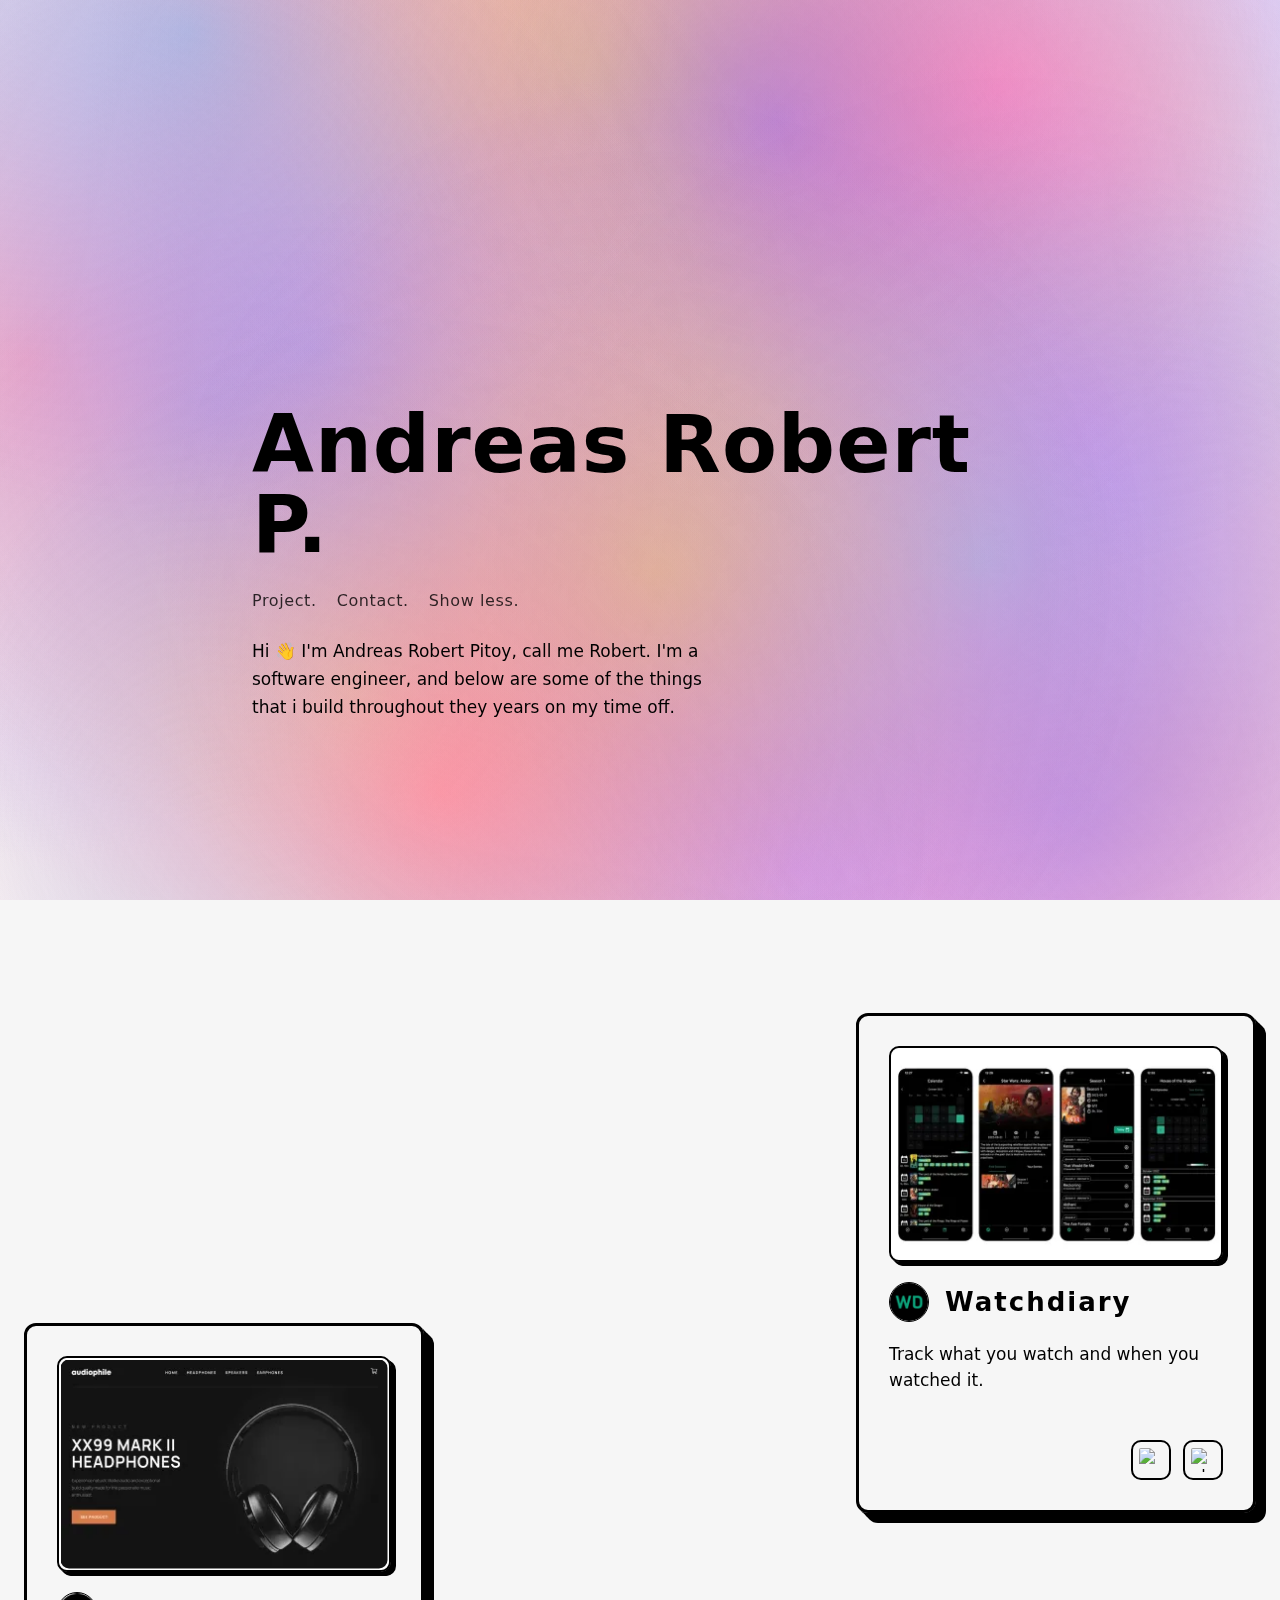
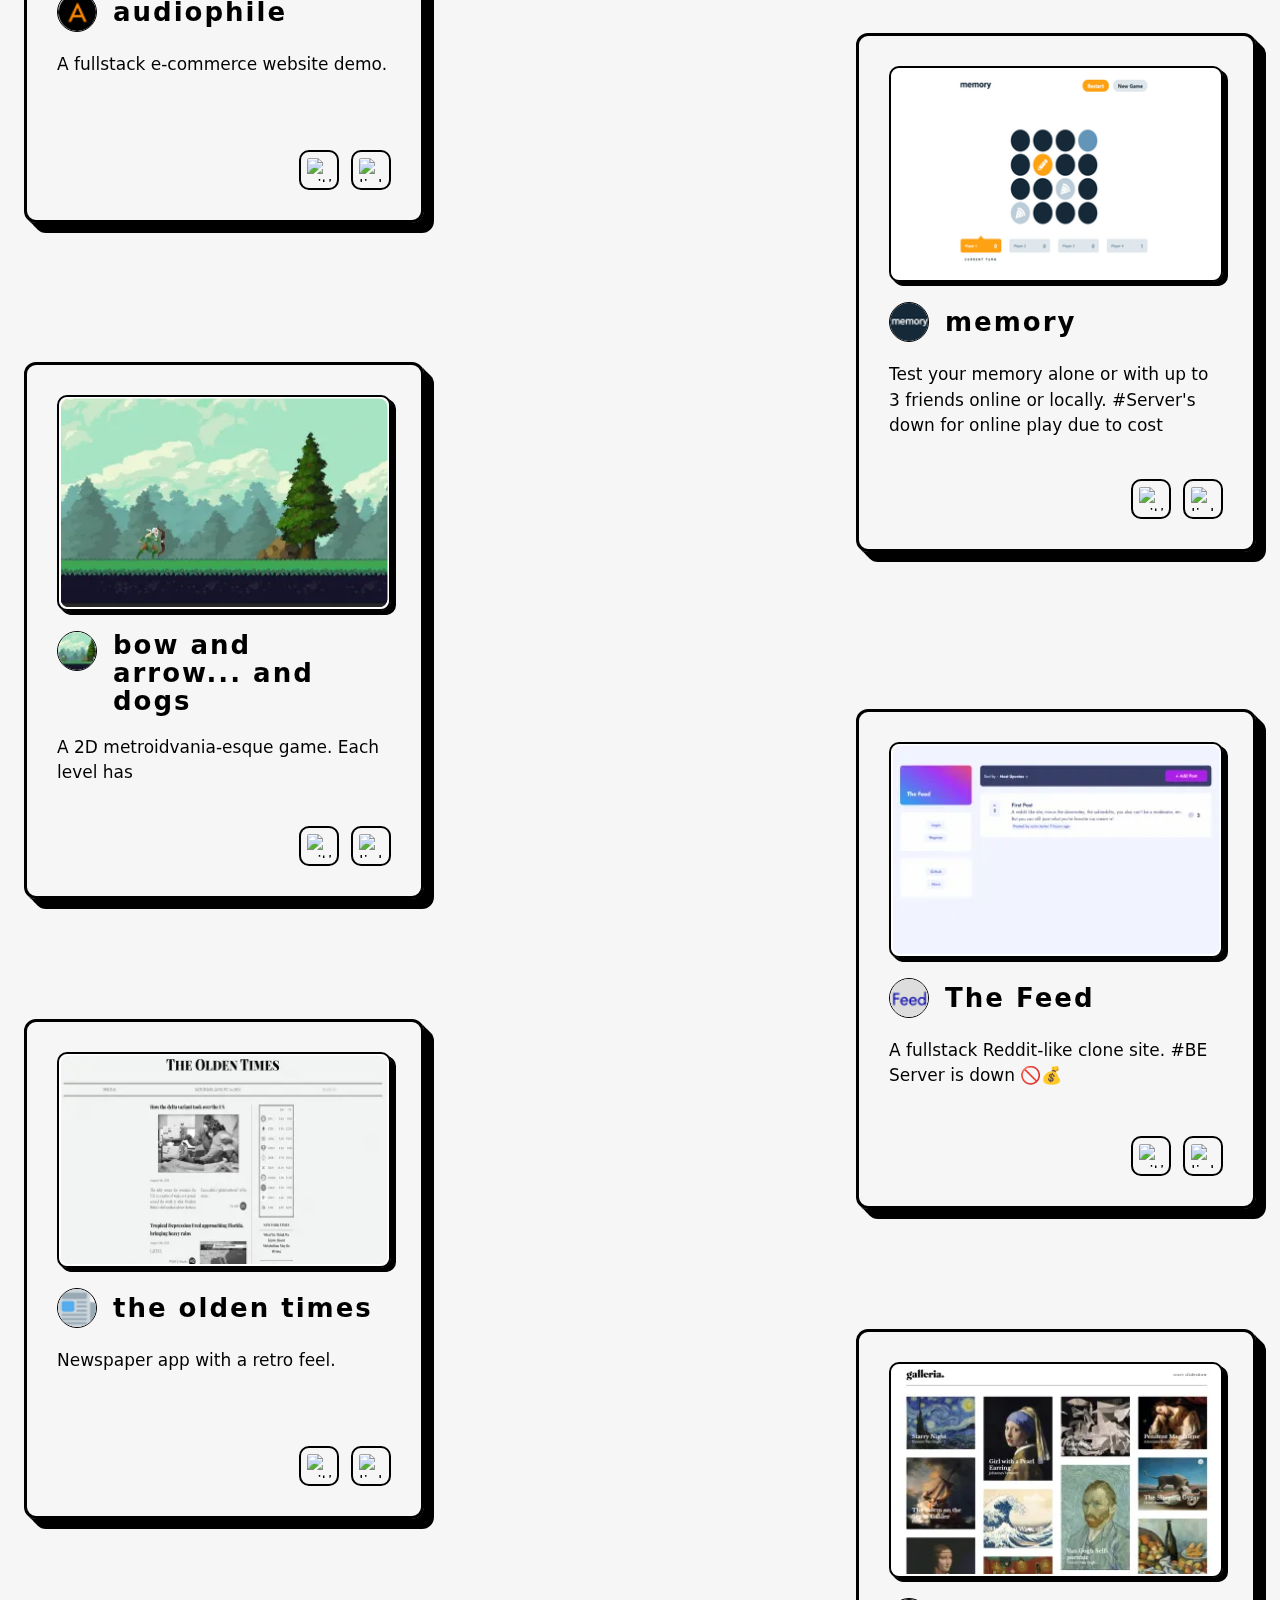
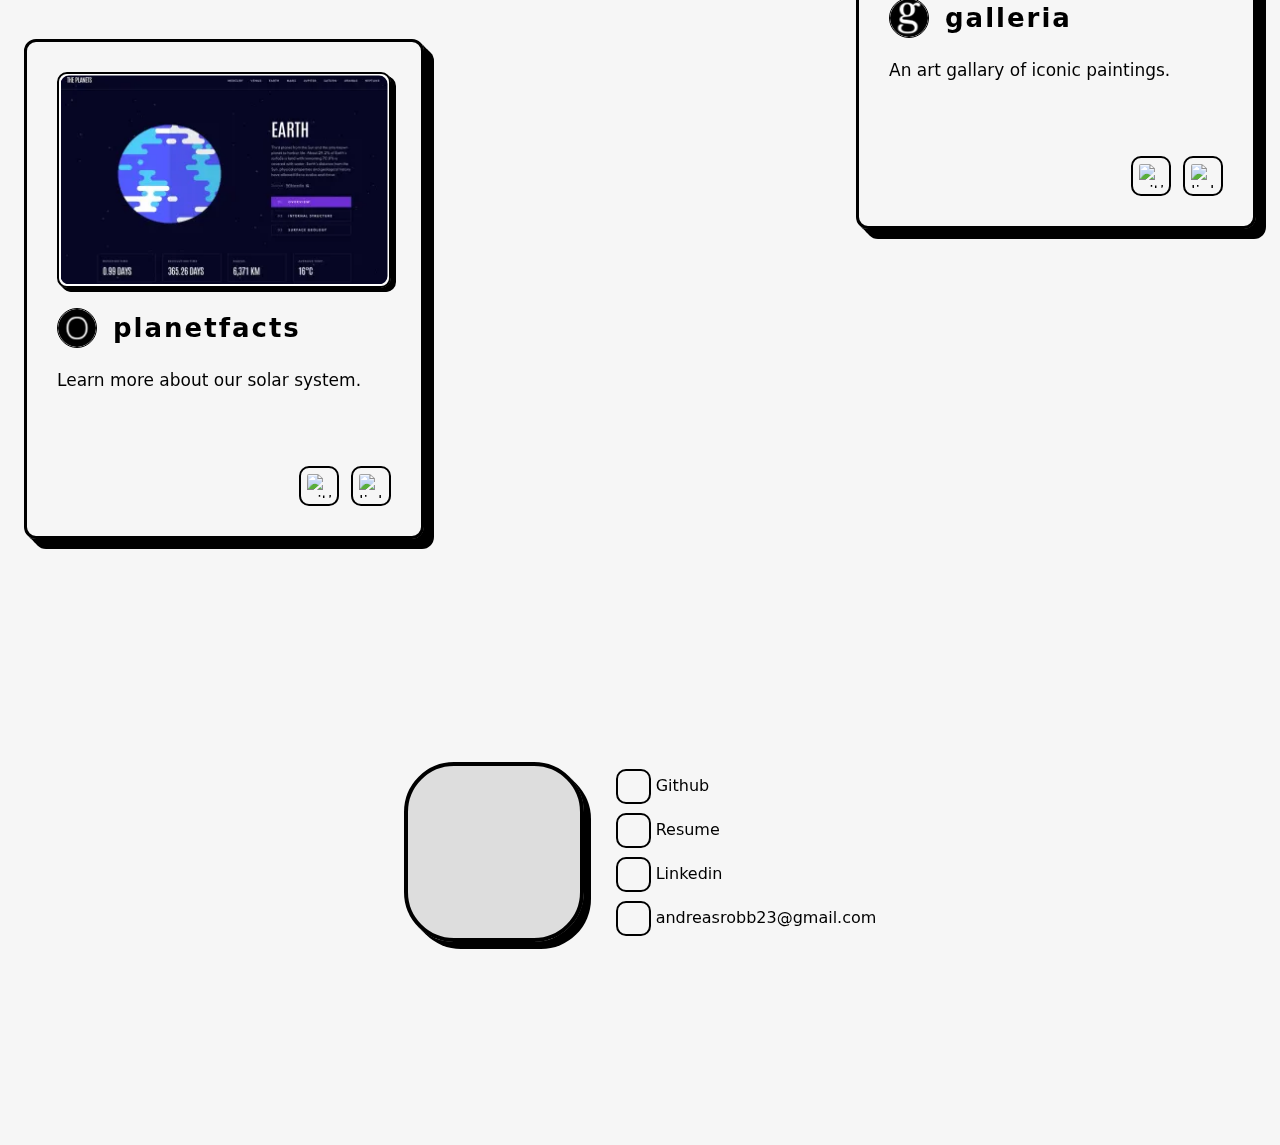
==== commit c4935ff6: "quick fix 3" ====
--- a/index.html
+++ b/index.html
@@ -22,7 +22,7 @@
       gtag("js", new Date());
       gtag("config", "G-9Y49XNPXEF");
     </script>
-  <link rel="stylesheet" href="/assets/index.466ccd98.css" /><script type="module">const n=document.getElementById("show-link"),l=document.getElementById("project-link"),d=document.getElementById("contact-link");n?.addEventListener("click",()=>{const e=n.getAttribute("data-show")=="true",t=document.getElementById("desc");n.setAttribute("data-show",e?"false":"true"),n.textContent=e?"Show more.":"Show less.",t.classList.add("hidden"),t.textContent=e?"Hi \u{1F44B} call me Robert.":"Hi \u{1F44B} I'm Andreas Robert Pitoy, call me Robert. I'm a software engineer, and below are some of the things that i build throughout they years on my time off.",setTimeout(()=>{t.classList.remove("hidden")},1)});l?.addEventListener("click",()=>{document.getElementById("project")?.scrollIntoView({behavior:"smooth"})});d?.addEventListener("click",()=>{document.getElementById("contact")?.scrollIntoView({behavior:"smooth"})});const h=document.querySelectorAll(".stack-right"),m=document.querySelectorAll(".stack-left"),u=document.querySelectorAll(".expand-stack"),y=document.querySelectorAll(".collapse-stack");u.forEach(e=>{e.addEventListener("click",()=>{const t=e.getAttribute("data-order"),s=document.querySelector(`.m-stack[data-order="${t}"]`);document.querySelector(`.collapse-stack[data-order="${t}"]`).classList.remove("hidden"),e.classList.add("hidden"),s.classList.remove("hid"),s.classList.add("vis")})});y.forEach(e=>{e.addEventListener("click",()=>{const t=e.getAttribute("data-order"),s=document.querySelector(`.m-stack[data-order="${t}"]`);document.querySelector(`.expand-stack[data-order="${t}"]`).classList.remove("hidden"),e.classList.add("hidden"),s.classList.remove("vis"),s.classList.add("hid")})});const v=new IntersectionObserver(e=>{e.forEach(t=>{const s=t.target;t.isIntersecting?(s.style.opacity="1",s.style.transform="translateX(0)",s.style.transition="all 0.4s"):(s.style.opacity="0",s.style.transform="translateX(-50px)",s.style.transition="all 0.4s 1s")})},{rootMargin:"-200px 0px 0px 0px",threshold:1}),p=new IntersectionObserver(e=>{e.forEach(t=>{const s=t.target;t.isIntersecting?(s.style.opacity="1",s.style.transform="translateX(0)",s.style.transition="all 0.4s"):(s.style.opacity="0",s.style.transform="translateX(50px)",s.style.transition="all 0.4s 1s")})},{rootMargin:"-200px 0px 0px 0px",threshold:1});m.forEach(function(e){e.style.opacity="0",e.style.transform="translateX(-50px)",v.observe(e)});h.forEach(function(e){e.style.opacity="0",e.style.transform="translateX(50px)",p.observe(e)});class f{constructor(){this.cnv=document.querySelector("canvas"),this.ctx=this.cnv.getContext("2d"),this.circlesNum=25,this.minRadius=500,this.maxRadius=500,this.speed=.009,this.setCanvasSize(),this.createCircles(),this.drawAnimation()}setCanvasSize(){this.w=this.cnv.width=innerWidth*devicePixelRatio,this.h=this.cnv.height=innerHeight*devicePixelRatio,this.ctx.scale(devicePixelRatio,devicePixelRatio)}createCircles(){this.circles=[];for(let t=0;t<this.circlesNum;++t)this.circles.push(new w(this.w,this.h,this.minRadius,this.maxRadius))}drawCircles(){this.circles.forEach(t=>t.draw(this.ctx,this.speed))}clearCanvas(){this.ctx.clearRect(0,0,this.w,this.h)}drawAnimation(){this.clearCanvas(),this.drawCircles(),window.requestAnimationFrame(()=>this.drawAnimation())}}class w{constructor(t,s,a,i){this.x=Math.random()*t,this.y=Math.random()*s,this.angle=Math.random()*Math.PI*2,this.radius=Math.random()*(i-a)+a;var o=Math.random()*250-180,r=Math.random()*250-180,c=(o+r)/2;this.firstColor=`hsla(${o>0?o:360+o}, 100%, 70%, 0.4)`,this.firstHalfColor=`hsla(${c>0?c:360+c}, 100%, 70%, 0.75)`,this.secondColor=`hsla(${r>0?r:360+r}, 100%, 70%, 0)`}draw(t,s){this.angle+=s;const a=this.x+Math.cos(this.angle)*200,i=this.y+Math.sin(this.angle)*200,o=t.createRadialGradient(a,i,0,a,i,this.radius);o.addColorStop(0,this.firstColor),o.addColorStop(1,this.secondColor),t.globalCompositeOperation="overlay ",t.fillStyle=o,t.beginPath(),t.arc(a,i,this.radius,0,Math.PI*2),t.fill()}}window.onload=()=>{new f};
+  <link rel="stylesheet" href="/assets/index.d5a2d7dc.css" /><script type="module">const n=document.getElementById("show-link"),l=document.getElementById("project-link"),d=document.getElementById("contact-link");n?.addEventListener("click",()=>{const e=n.getAttribute("data-show")=="true",t=document.getElementById("desc");n.setAttribute("data-show",e?"false":"true"),n.textContent=e?"Show more.":"Show less.",t.classList.add("hidden"),t.textContent=e?"Hi \u{1F44B} call me Robert.":"Hi \u{1F44B} I'm Andreas Robert Pitoy, call me Robert. I'm a software engineer, and below are some of the things that i build throughout they years on my time off.",setTimeout(()=>{t.classList.remove("hidden")},1)});l?.addEventListener("click",()=>{document.getElementById("project")?.scrollIntoView({behavior:"smooth"})});d?.addEventListener("click",()=>{document.getElementById("contact")?.scrollIntoView({behavior:"smooth"})});const h=document.querySelectorAll(".stack-right"),m=document.querySelectorAll(".stack-left"),u=document.querySelectorAll(".expand-stack"),y=document.querySelectorAll(".collapse-stack");u.forEach(e=>{e.addEventListener("click",()=>{const t=e.getAttribute("data-order"),s=document.querySelector(`.m-stack[data-order="${t}"]`);document.querySelector(`.collapse-stack[data-order="${t}"]`).classList.remove("hidden"),e.classList.add("hidden"),s.classList.remove("hid"),s.classList.add("vis")})});y.forEach(e=>{e.addEventListener("click",()=>{const t=e.getAttribute("data-order"),s=document.querySelector(`.m-stack[data-order="${t}"]`);document.querySelector(`.expand-stack[data-order="${t}"]`).classList.remove("hidden"),e.classList.add("hidden"),s.classList.remove("vis"),s.classList.add("hid")})});const v=new IntersectionObserver(e=>{e.forEach(t=>{const s=t.target;t.isIntersecting?(s.style.opacity="1",s.style.transform="translateX(0)",s.style.transition="all 0.4s"):(s.style.opacity="0",s.style.transform="translateX(-50px)",s.style.transition="all 0.4s 1s")})},{rootMargin:"-200px 0px 0px 0px",threshold:1}),p=new IntersectionObserver(e=>{e.forEach(t=>{const s=t.target;t.isIntersecting?(s.style.opacity="1",s.style.transform="translateX(0)",s.style.transition="all 0.4s"):(s.style.opacity="0",s.style.transform="translateX(50px)",s.style.transition="all 0.4s 1s")})},{rootMargin:"-200px 0px 0px 0px",threshold:1});m.forEach(function(e){e.style.opacity="0",e.style.transform="translateX(-50px)",v.observe(e)});h.forEach(function(e){e.style.opacity="0",e.style.transform="translateX(50px)",p.observe(e)});class f{constructor(){this.cnv=document.querySelector("canvas"),this.ctx=this.cnv.getContext("2d"),this.circlesNum=25,this.minRadius=500,this.maxRadius=500,this.speed=.009,this.setCanvasSize(),this.createCircles(),this.drawAnimation()}setCanvasSize(){this.w=this.cnv.width=innerWidth*devicePixelRatio,this.h=this.cnv.height=innerHeight*devicePixelRatio,this.ctx.scale(devicePixelRatio,devicePixelRatio)}createCircles(){this.circles=[];for(let t=0;t<this.circlesNum;++t)this.circles.push(new w(this.w,this.h,this.minRadius,this.maxRadius))}drawCircles(){this.circles.forEach(t=>t.draw(this.ctx,this.speed))}clearCanvas(){this.ctx.clearRect(0,0,this.w,this.h)}drawAnimation(){this.clearCanvas(),this.drawCircles(),window.requestAnimationFrame(()=>this.drawAnimation())}}class w{constructor(t,s,a,i){this.x=Math.random()*t,this.y=Math.random()*s,this.angle=Math.random()*Math.PI*2,this.radius=Math.random()*(i-a)+a;var o=Math.random()*250-180,r=Math.random()*250-180,c=(o+r)/2;this.firstColor=`hsla(${o>0?o:360+o}, 100%, 70%, 0.4)`,this.firstHalfColor=`hsla(${c>0?c:360+c}, 100%, 70%, 0.75)`,this.secondColor=`hsla(${r>0?r:360+r}, 100%, 70%, 0)`}draw(t,s){this.angle+=s;const a=this.x+Math.cos(this.angle)*200,i=this.y+Math.sin(this.angle)*200,o=t.createRadialGradient(a,i,0,a,i,this.radius);o.addColorStop(0,this.firstColor),o.addColorStop(1,this.secondColor),t.globalCompositeOperation="overlay ",t.fillStyle=o,t.beginPath(),t.arc(a,i,this.radius,0,Math.PI*2),t.fill()}}window.onload=()=>{new f};
 </script></head>
   <body>
     <main>
@@ -45,385 +45,387 @@
       </p>
     </section>
     <section class="flex flex-col lg:px-6">
-      <div class="flex justify-center astro-VTEBJ53Z">
-  <div class="w-[850px] hidden lg:flex astro-VTEBJ53Z"></div>
-  <div id="project" class="project-card w-[90%] p-[30px] rounded-[12px] border-[3px] border-black shadow-card mt-[100px] min-h-[500px] lg:w-[400px] shrink-0 lg:mt-[-140px] lg:mb-[-50px] relative flex flex-col astro-VTEBJ53Z">
-    <div class="border-t border-black absolute w-[59%] top-[300px] hidden lg:flex stack-right left-[-70%] astro-VTEBJ53Z">
-      <ul class="mt-1 astro-VTEBJ53Z">
-        <li class="astro-VTEBJ53Z">Flutter.</li><li class="astro-VTEBJ53Z">Golang.</li><li class="astro-VTEBJ53Z">AWS Lambda.</li><li class="astro-VTEBJ53Z">DynamoDB.</li><li class="astro-VTEBJ53Z">AWS API Gateway.</li><li class="astro-VTEBJ53Z">Auth0.</li><li class="astro-VTEBJ53Z">Dart.</li><li class="astro-VTEBJ53Z">Flutter Provider.</li>
-      </ul>
-    </div>
-    <div class="rounded-[10px] border-[2px] border-black shadow-image astro-VTEBJ53Z">
-      <img alt="Watchdiary" class="rounded-[10px] p-[1.5px] bg-white astro-VTEBJ53Z" width="330" height="211" src="/assets/watchdiaryImg_dahQ2.webp" loading="lazy" decoding="async">
-    </div>
-    <div class="flex my-5 items-center astro-VTEBJ53Z">
-      <img alt="Watchdiary" class="rounded-full border border-black w-[40px] h-[40px] shrink-0 mr-4 mb-auto astro-VTEBJ53Z" width="40" height="40" src="/assets/watchdiary_Z1A0lCi.png" loading="lazy" decoding="async">
-      <h2 class="tracking-[2px] font-bold text-[26px] leading-7 astro-VTEBJ53Z">Watchdiary</h2>
-    </div>
-    <p class="text-[17px] astro-VTEBJ53Z">Track what you watch and when you watched it.</p>
-    <div class="flex mt-auto pt-[40px] justify-end astro-VTEBJ53Z">
-      
-      
-      <a href="https://apps.apple.com/app/watchdiary-track-movie-tv/id6443872727" class="astro-VTEBJ53Z">
-            <img alt="appstore" class="w-[40px] h-[40px] border-2 border-black rounded-[10px] p-[6px] hover:shadow-play ml-3 astro-VTEBJ53Z" width="40" height="40" src="/assets/appstore_1KO9NG.svg" loading="lazy" decoding="async">
-          </a>
-      <a href="https://play.google.com/store/apps/details?id=com.main.watchdiary" class="astro-VTEBJ53Z">
-            <img alt="playstore" class="w-[40px] h-[40px] border-2 border-black rounded-[10px] p-[6px] hover:shadow-blu ml-3 astro-VTEBJ53Z" width="40" height="40" src="/assets/playstore_ZJjP7m.svg" loading="lazy" decoding="async">
-          </a>
-    </div>
-    <div class="border-t border-black mt-[30px] flex flex-col items-center relative lg:hidden min-h-[46px] astro-VTEBJ53Z">
-      <div class="rounded-full border border-black w-[25px] h-[25px] text-center absolute cursor-pointer left-0 top-2 hidden collapse-stack justify-center items-center astro-VTEBJ53Z" data-order="1">
-        -
-      </div>
-
-      <ul data-order="1" class="text-center hid m-stack mt-1 flex-col astro-VTEBJ53Z">
-        <li class="mt-1 astro-VTEBJ53Z">Flutter.</li><li class="mt-1 astro-VTEBJ53Z">Golang.</li><li class="mt-1 astro-VTEBJ53Z">AWS Lambda.</li><li class="mt-1 astro-VTEBJ53Z">DynamoDB.</li><li class="mt-1 astro-VTEBJ53Z">AWS API Gateway.</li><li class="mt-1 astro-VTEBJ53Z">Auth0.</li><li class="mt-1 astro-VTEBJ53Z">Dart.</li><li class="mt-1 astro-VTEBJ53Z">Flutter Provider.</li>
-      </ul>
-      <button data-order="1" class="rounded-full border border-black w-[25px] h-[25px] text-center cursor-pointer m-2 expand-stack justify-center items-center astro-VTEBJ53Z">
-        +
-      </button>
-    </div>
-  </div>
-  
-</div>
-
-
-
-<div class="flex justify-center astro-VTEBJ53Z">
-  
-  <div id="project" class="project-card w-[90%] p-[30px] rounded-[12px] border-[3px] border-black shadow-card mt-[100px] min-h-[500px] lg:w-[400px] shrink-0 lg:mt-[-140px] lg:mb-[-50px] relative flex flex-col astro-VTEBJ53Z">
-    <div class="border-t border-black absolute w-[59%] top-[300px] hidden lg:flex stack-left right-[-70%] astro-VTEBJ53Z">
-      <ul class="mt-1 astro-VTEBJ53Z">
-        <li class="astro-VTEBJ53Z">Node js.</li><li class="astro-VTEBJ53Z">Jwt.</li><li class="astro-VTEBJ53Z">MongoDB.</li><li class="astro-VTEBJ53Z">GraphQL.</li><li class="astro-VTEBJ53Z">Next js.</li><li class="astro-VTEBJ53Z">React.</li><li class="astro-VTEBJ53Z">Styled Components.</li><li class="astro-VTEBJ53Z">TypeScript.</li>
-      </ul>
-    </div>
-    <div class="rounded-[10px] border-[2px] border-black shadow-image astro-VTEBJ53Z">
-      <img alt="audiophile" class="rounded-[10px] p-[1.5px] bg-white astro-VTEBJ53Z" width="330" height="211" src="/assets/audiophileImg_ZIvcJ6.webp" loading="lazy" decoding="async">
-    </div>
-    <div class="flex my-5 items-center astro-VTEBJ53Z">
-      <img alt="audiophile" class="rounded-full border border-black w-[40px] h-[40px] shrink-0 mr-4 mb-auto astro-VTEBJ53Z" width="40" height="40" src="/assets/audiophile_ZGhi0d.png" loading="lazy" decoding="async">
-      <h2 class="tracking-[2px] font-bold text-[26px] leading-7 astro-VTEBJ53Z">audiophile</h2>
-    </div>
-    <p class="text-[17px] astro-VTEBJ53Z">A fullstack e-commerce website demo.</p>
-    <div class="flex mt-auto pt-[40px] justify-end astro-VTEBJ53Z">
-      <a href="https://github.com/andreasrobert/ecommerce-audiophile-client" class="astro-VTEBJ53Z">
-            <img alt="github" class="w-[40px] h-[40px] border-2 border-black rounded-[10px] p-[6px] hover:shadow-git astro-VTEBJ53Z" width="40" height="40" src="/assets/github_ZrCjwg.svg" loading="lazy" decoding="async">
-          </a>
-      <a href="https://ecommerce-audiophile.netlify.app" class="astro-VTEBJ53Z">
-            <img alt="link" class="w-[40px] h-[40px] border-2 border-black rounded-[10px] p-[6px] hover:shadow-red ml-3 astro-VTEBJ53Z" width="40" height="40" src="/assets/external-link_Z1gI8xK.svg" loading="lazy" decoding="async">
-          </a>
-      
-      
-    </div>
-    <div class="border-t border-black mt-[30px] flex flex-col items-center relative lg:hidden min-h-[46px] astro-VTEBJ53Z">
-      <div class="rounded-full border border-black w-[25px] h-[25px] text-center absolute cursor-pointer left-0 top-2 hidden collapse-stack justify-center items-center astro-VTEBJ53Z" data-order="2">
-        -
-      </div>
-
-      <ul data-order="2" class="text-center hid m-stack mt-1 flex-col astro-VTEBJ53Z">
-        <li class="mt-1 astro-VTEBJ53Z">Node js.</li><li class="mt-1 astro-VTEBJ53Z">Jwt.</li><li class="mt-1 astro-VTEBJ53Z">MongoDB.</li><li class="mt-1 astro-VTEBJ53Z">GraphQL.</li><li class="mt-1 astro-VTEBJ53Z">Next js.</li><li class="mt-1 astro-VTEBJ53Z">React.</li><li class="mt-1 astro-VTEBJ53Z">Styled Components.</li><li class="mt-1 astro-VTEBJ53Z">TypeScript.</li>
-      </ul>
-      <button data-order="2" class="rounded-full border border-black w-[25px] h-[25px] text-center cursor-pointer m-2 expand-stack justify-center items-center astro-VTEBJ53Z">
-        +
-      </button>
-    </div>
-  </div>
-  <div class="w-[850px] hidden lg:flex astro-VTEBJ53Z"></div>
-</div>
-
-
-
-<div class="flex justify-center astro-VTEBJ53Z">
-  <div class="w-[850px] hidden lg:flex astro-VTEBJ53Z"></div>
-  <div id="project" class="project-card w-[90%] p-[30px] rounded-[12px] border-[3px] border-black shadow-card mt-[100px] min-h-[500px] lg:w-[400px] shrink-0 lg:mt-[-140px] lg:mb-[-50px] relative flex flex-col astro-VTEBJ53Z">
-    <div class="border-t border-black absolute w-[59%] top-[300px] hidden lg:flex stack-right left-[-70%] astro-VTEBJ53Z">
-      <ul class="mt-1 astro-VTEBJ53Z">
-        <li class="astro-VTEBJ53Z">Golang.</li><li class="astro-VTEBJ53Z">gorilla/websocket.</li><li class="astro-VTEBJ53Z">Vue.</li><li class="astro-VTEBJ53Z">Vuex.</li><li class="astro-VTEBJ53Z">Composition API.</li><li class="astro-VTEBJ53Z">Tailwind.</li><li class="astro-VTEBJ53Z">JavaScript.</li>
-      </ul>
-    </div>
-    <div class="rounded-[10px] border-[2px] border-black shadow-image astro-VTEBJ53Z">
-      <img alt="memory" class="rounded-[10px] p-[1.5px] bg-white astro-VTEBJ53Z" width="330" height="211" src="/assets/memoryImg_Z1oqE6S.png" loading="lazy" decoding="async">
-    </div>
-    <div class="flex my-5 items-center astro-VTEBJ53Z">
-      <img alt="memory" class="rounded-full border border-black w-[40px] h-[40px] shrink-0 mr-4 mb-auto astro-VTEBJ53Z" width="40" height="40" src="/assets/memory_FogGL.png" loading="lazy" decoding="async">
-      <h2 class="tracking-[2px] font-bold text-[26px] leading-7 astro-VTEBJ53Z">memory</h2>
-    </div>
-    <p class="text-[17px] astro-VTEBJ53Z">Test your memory alone or with up to 3 friends online or locally. #Server&#39;s down for online play due to cost </p>
-    <div class="flex mt-auto pt-[40px] justify-end astro-VTEBJ53Z">
-      <a href="https://github.com/andreasrobert/vite-memory-game" class="astro-VTEBJ53Z">
-            <img alt="github" class="w-[40px] h-[40px] border-2 border-black rounded-[10px] p-[6px] hover:shadow-git astro-VTEBJ53Z" width="40" height="40" src="/assets/github_ZrCjwg.svg" loading="lazy" decoding="async">
-          </a>
-      <a href="https://memory-vite.netlify.app/" class="astro-VTEBJ53Z">
-            <img alt="link" class="w-[40px] h-[40px] border-2 border-black rounded-[10px] p-[6px] hover:shadow-red ml-3 astro-VTEBJ53Z" width="40" height="40" src="/assets/external-link_Z1gI8xK.svg" loading="lazy" decoding="async">
-          </a>
-      
-      
-    </div>
-    <div class="border-t border-black mt-[30px] flex flex-col items-center relative lg:hidden min-h-[46px] astro-VTEBJ53Z">
-      <div class="rounded-full border border-black w-[25px] h-[25px] text-center absolute cursor-pointer left-0 top-2 hidden collapse-stack justify-center items-center astro-VTEBJ53Z" data-order="3">
-        -
-      </div>
-
-      <ul data-order="3" class="text-center hid m-stack mt-1 flex-col astro-VTEBJ53Z">
-        <li class="mt-1 astro-VTEBJ53Z">Golang.</li><li class="mt-1 astro-VTEBJ53Z">gorilla/websocket.</li><li class="mt-1 astro-VTEBJ53Z">Vue.</li><li class="mt-1 astro-VTEBJ53Z">Vuex.</li><li class="mt-1 astro-VTEBJ53Z">Composition API.</li><li class="mt-1 astro-VTEBJ53Z">Tailwind.</li><li class="mt-1 astro-VTEBJ53Z">JavaScript.</li>
-      </ul>
-      <button data-order="3" class="rounded-full border border-black w-[25px] h-[25px] text-center cursor-pointer m-2 expand-stack justify-center items-center astro-VTEBJ53Z">
-        +
-      </button>
-    </div>
-  </div>
-  
-</div>
-
-
-
-<div class="flex justify-center astro-VTEBJ53Z">
-  
-  <div id="project" class="project-card w-[90%] p-[30px] rounded-[12px] border-[3px] border-black shadow-card mt-[100px] min-h-[500px] lg:w-[400px] shrink-0 lg:mt-[-140px] lg:mb-[-50px] relative flex flex-col astro-VTEBJ53Z">
-    <div class="border-t border-black absolute w-[59%] top-[300px] hidden lg:flex stack-left right-[-70%] astro-VTEBJ53Z">
-      <ul class="mt-1 astro-VTEBJ53Z">
-        <li class="astro-VTEBJ53Z">Unity.</li><li class="astro-VTEBJ53Z">C#.</li>
-      </ul>
-    </div>
-    <div class="rounded-[10px] border-[2px] border-black shadow-image astro-VTEBJ53Z">
-      <img alt="bow and arrow... and dogs" class="rounded-[10px] p-[1.5px] bg-white astro-VTEBJ53Z" width="330" height="211" src="/assets/bowImg_Z22wepx.webp" loading="lazy" decoding="async">
-    </div>
-    <div class="flex my-5 items-center astro-VTEBJ53Z">
-      <img alt="bow and arrow... and dogs" class="rounded-full border border-black w-[40px] h-[40px] shrink-0 mr-4 mb-auto astro-VTEBJ53Z" width="40" height="40" src="/assets/bowImg_29j3lK.webp" loading="lazy" decoding="async">
-      <h2 class="tracking-[2px] font-bold text-[26px] leading-7 astro-VTEBJ53Z">bow and arrow... and dogs</h2>
-    </div>
-    <p class="text-[17px] astro-VTEBJ53Z">A 2D metroidvania-esque game. Each level has </p>
-    <div class="flex mt-auto pt-[40px] justify-end astro-VTEBJ53Z">
-      <a href="https://github.com/andreasrobert" class="astro-VTEBJ53Z">
-            <img alt="github" class="w-[40px] h-[40px] border-2 border-black rounded-[10px] p-[6px] hover:shadow-git astro-VTEBJ53Z" width="40" height="40" src="/assets/github_ZrCjwg.svg" loading="lazy" decoding="async">
-          </a>
-      <a href="https://andreas-robert.itch.io/bow-and-arrow-and-dogs" class="astro-VTEBJ53Z">
-            <img alt="link" class="w-[40px] h-[40px] border-2 border-black rounded-[10px] p-[6px] hover:shadow-red ml-3 astro-VTEBJ53Z" width="40" height="40" src="/assets/external-link_Z1gI8xK.svg" loading="lazy" decoding="async">
-          </a>
-      
-      
-    </div>
-    <div class="border-t border-black mt-[30px] flex flex-col items-center relative lg:hidden min-h-[46px] astro-VTEBJ53Z">
-      <div class="rounded-full border border-black w-[25px] h-[25px] text-center absolute cursor-pointer left-0 top-2 hidden collapse-stack justify-center items-center astro-VTEBJ53Z" data-order="4">
-        -
-      </div>
-
-      <ul data-order="4" class="text-center hid m-stack mt-1 flex-col astro-VTEBJ53Z">
-        <li class="mt-1 astro-VTEBJ53Z">Unity.</li><li class="mt-1 astro-VTEBJ53Z">C#.</li>
-      </ul>
-      <button data-order="4" class="rounded-full border border-black w-[25px] h-[25px] text-center cursor-pointer m-2 expand-stack justify-center items-center astro-VTEBJ53Z">
-        +
-      </button>
-    </div>
-  </div>
-  <div class="w-[850px] hidden lg:flex astro-VTEBJ53Z"></div>
-</div>
-
-
-
-<div class="flex justify-center astro-VTEBJ53Z">
-  <div class="w-[850px] hidden lg:flex astro-VTEBJ53Z"></div>
-  <div id="project" class="project-card w-[90%] p-[30px] rounded-[12px] border-[3px] border-black shadow-card mt-[100px] min-h-[500px] lg:w-[400px] shrink-0 lg:mt-[-140px] lg:mb-[-50px] relative flex flex-col astro-VTEBJ53Z">
-    <div class="border-t border-black absolute w-[59%] top-[300px] hidden lg:flex stack-right left-[-70%] astro-VTEBJ53Z">
-      <ul class="mt-1 astro-VTEBJ53Z">
-        <li class="astro-VTEBJ53Z">Node js.</li><li class="astro-VTEBJ53Z">Jwt.</li><li class="astro-VTEBJ53Z">Postgres.</li><li class="astro-VTEBJ53Z">Next js.</li><li class="astro-VTEBJ53Z">React.</li><li class="astro-VTEBJ53Z">Chakra UI.</li><li class="astro-VTEBJ53Z">TypeScript.</li>
-      </ul>
-    </div>
-    <div class="rounded-[10px] border-[2px] border-black shadow-image astro-VTEBJ53Z">
-      <img alt="The Feed" class="rounded-[10px] p-[1.5px] bg-white astro-VTEBJ53Z" width="330" height="211" src="/assets/feedImg_Z1GqXC9.webp" loading="lazy" decoding="async">
-    </div>
-    <div class="flex my-5 items-center astro-VTEBJ53Z">
-      <img alt="The Feed" class="rounded-full border border-black w-[40px] h-[40px] shrink-0 mr-4 mb-auto astro-VTEBJ53Z" width="40" height="40" src="/assets/feed_ngBSx.png" loading="lazy" decoding="async">
-      <h2 class="tracking-[2px] font-bold text-[26px] leading-7 astro-VTEBJ53Z">The Feed</h2>
-    </div>
-    <p class="text-[17px] astro-VTEBJ53Z">A fullstack Reddit-like clone site. #BE Server is down 🚫💰</p>
-    <div class="flex mt-auto pt-[40px] justify-end astro-VTEBJ53Z">
-      <a href="https://github.com/andreasrobert/feed-client" class="astro-VTEBJ53Z">
-            <img alt="github" class="w-[40px] h-[40px] border-2 border-black rounded-[10px] p-[6px] hover:shadow-git astro-VTEBJ53Z" width="40" height="40" src="/assets/github_ZrCjwg.svg" loading="lazy" decoding="async">
-          </a>
-      <a href="https://thefeed.netlify.app/" class="astro-VTEBJ53Z">
-            <img alt="link" class="w-[40px] h-[40px] border-2 border-black rounded-[10px] p-[6px] hover:shadow-red ml-3 astro-VTEBJ53Z" width="40" height="40" src="/assets/external-link_Z1gI8xK.svg" loading="lazy" decoding="async">
-          </a>
-      
-      
-    </div>
-    <div class="border-t border-black mt-[30px] flex flex-col items-center relative lg:hidden min-h-[46px] astro-VTEBJ53Z">
-      <div class="rounded-full border border-black w-[25px] h-[25px] text-center absolute cursor-pointer left-0 top-2 hidden collapse-stack justify-center items-center astro-VTEBJ53Z" data-order="5">
-        -
-      </div>
-
-      <ul data-order="5" class="text-center hid m-stack mt-1 flex-col astro-VTEBJ53Z">
-        <li class="mt-1 astro-VTEBJ53Z">Node js.</li><li class="mt-1 astro-VTEBJ53Z">Jwt.</li><li class="mt-1 astro-VTEBJ53Z">Postgres.</li><li class="mt-1 astro-VTEBJ53Z">Next js.</li><li class="mt-1 astro-VTEBJ53Z">React.</li><li class="mt-1 astro-VTEBJ53Z">Chakra UI.</li><li class="mt-1 astro-VTEBJ53Z">TypeScript.</li>
-      </ul>
-      <button data-order="5" class="rounded-full border border-black w-[25px] h-[25px] text-center cursor-pointer m-2 expand-stack justify-center items-center astro-VTEBJ53Z">
-        +
-      </button>
-    </div>
-  </div>
-  
-</div>
-
-
-
-<div class="flex justify-center astro-VTEBJ53Z">
-  
-  <div id="project" class="project-card w-[90%] p-[30px] rounded-[12px] border-[3px] border-black shadow-card mt-[100px] min-h-[500px] lg:w-[400px] shrink-0 lg:mt-[-140px] lg:mb-[-50px] relative flex flex-col astro-VTEBJ53Z">
-    <div class="border-t border-black absolute w-[59%] top-[300px] hidden lg:flex stack-left right-[-70%] astro-VTEBJ53Z">
-      <ul class="mt-1 astro-VTEBJ53Z">
-        <li class="astro-VTEBJ53Z">Gnews API.</li><li class="astro-VTEBJ53Z">Coingecko API.</li><li class="astro-VTEBJ53Z">Theguardian API.</li><li class="astro-VTEBJ53Z">Nytimes API.</li><li class="astro-VTEBJ53Z">Next js.</li><li class="astro-VTEBJ53Z">React.</li><li class="astro-VTEBJ53Z">Chakra UI.</li><li class="astro-VTEBJ53Z">TypeScript.</li>
-      </ul>
-    </div>
-    <div class="rounded-[10px] border-[2px] border-black shadow-image astro-VTEBJ53Z">
-      <img alt="the olden times" class="rounded-[10px] p-[1.5px] bg-white astro-VTEBJ53Z" width="330" height="211" src="/assets/oldTimeImg_2gGKTM.webp" loading="lazy" decoding="async">
-    </div>
-    <div class="flex my-5 items-center astro-VTEBJ53Z">
-      <img alt="the olden times" class="rounded-full border border-black w-[40px] h-[40px] shrink-0 mr-4 mb-auto astro-VTEBJ53Z" width="40" height="40" src="/assets/oldTime_Z1F6J40.png" loading="lazy" decoding="async">
-      <h2 class="tracking-[2px] font-bold text-[26px] leading-7 astro-VTEBJ53Z">the olden times</h2>
-    </div>
-    <p class="text-[17px] astro-VTEBJ53Z">Newspaper app with a retro feel.</p>
-    <div class="flex mt-auto pt-[40px] justify-end astro-VTEBJ53Z">
-      <a href="https://github.com/andreasrobert/new-times-client" class="astro-VTEBJ53Z">
-            <img alt="github" class="w-[40px] h-[40px] border-2 border-black rounded-[10px] p-[6px] hover:shadow-git astro-VTEBJ53Z" width="40" height="40" src="/assets/github_ZrCjwg.svg" loading="lazy" decoding="async">
-          </a>
-      <a href="https://oldentimes.netlify.app/" class="astro-VTEBJ53Z">
-            <img alt="link" class="w-[40px] h-[40px] border-2 border-black rounded-[10px] p-[6px] hover:shadow-red ml-3 astro-VTEBJ53Z" width="40" height="40" src="/assets/external-link_Z1gI8xK.svg" loading="lazy" decoding="async">
-          </a>
-      
-      
-    </div>
-    <div class="border-t border-black mt-[30px] flex flex-col items-center relative lg:hidden min-h-[46px] astro-VTEBJ53Z">
-      <div class="rounded-full border border-black w-[25px] h-[25px] text-center absolute cursor-pointer left-0 top-2 hidden collapse-stack justify-center items-center astro-VTEBJ53Z" data-order="6">
-        -
-      </div>
-
-      <ul data-order="6" class="text-center hid m-stack mt-1 flex-col astro-VTEBJ53Z">
-        <li class="mt-1 astro-VTEBJ53Z">Gnews API.</li><li class="mt-1 astro-VTEBJ53Z">Coingecko API.</li><li class="mt-1 astro-VTEBJ53Z">Theguardian API.</li><li class="mt-1 astro-VTEBJ53Z">Nytimes API.</li><li class="mt-1 astro-VTEBJ53Z">Next js.</li><li class="mt-1 astro-VTEBJ53Z">React.</li><li class="mt-1 astro-VTEBJ53Z">Chakra UI.</li><li class="mt-1 astro-VTEBJ53Z">TypeScript.</li>
-      </ul>
-      <button data-order="6" class="rounded-full border border-black w-[25px] h-[25px] text-center cursor-pointer m-2 expand-stack justify-center items-center astro-VTEBJ53Z">
-        +
-      </button>
-    </div>
-  </div>
-  <div class="w-[850px] hidden lg:flex astro-VTEBJ53Z"></div>
-</div>
-
-
-
-<div class="flex justify-center astro-VTEBJ53Z">
-  <div class="w-[850px] hidden lg:flex astro-VTEBJ53Z"></div>
-  <div id="project" class="project-card w-[90%] p-[30px] rounded-[12px] border-[3px] border-black shadow-card mt-[100px] min-h-[500px] lg:w-[400px] shrink-0 lg:mt-[-140px] lg:mb-[-50px] relative flex flex-col astro-VTEBJ53Z">
-    <div class="border-t border-black absolute w-[59%] top-[300px] hidden lg:flex stack-right left-[-70%] astro-VTEBJ53Z">
-      <ul class="mt-1 astro-VTEBJ53Z">
-        <li class="astro-VTEBJ53Z">Next js.</li><li class="astro-VTEBJ53Z">React.</li><li class="astro-VTEBJ53Z">Chakra UI.</li><li class="astro-VTEBJ53Z">Framer Motion.</li><li class="astro-VTEBJ53Z">TypeScript.</li>
-      </ul>
-    </div>
-    <div class="rounded-[10px] border-[2px] border-black shadow-image astro-VTEBJ53Z">
-      <img alt="galleria" class="rounded-[10px] p-[1.5px] bg-white astro-VTEBJ53Z" width="330" height="211" src="/assets/theGallaImg_1lETD3.webp" loading="lazy" decoding="async">
-    </div>
-    <div class="flex my-5 items-center astro-VTEBJ53Z">
-      <img alt="galleria" class="rounded-full border border-black w-[40px] h-[40px] shrink-0 mr-4 mb-auto astro-VTEBJ53Z" width="40" height="40" src="/assets/theGalla_ZGkC5y.png" loading="lazy" decoding="async">
-      <h2 class="tracking-[2px] font-bold text-[26px] leading-7 astro-VTEBJ53Z">galleria</h2>
-    </div>
-    <p class="text-[17px] astro-VTEBJ53Z">An art gallary of iconic paintings.</p>
-    <div class="flex mt-auto pt-[40px] justify-end astro-VTEBJ53Z">
-      
-      <a href="https://thegalla.netlify.app" class="astro-VTEBJ53Z">
-            <img alt="link" class="w-[40px] h-[40px] border-2 border-black rounded-[10px] p-[6px] hover:shadow-red ml-3 astro-VTEBJ53Z" width="40" height="40" src="/assets/external-link_Z1gI8xK.svg" loading="lazy" decoding="async">
-          </a>
-      
-      
-    </div>
-    <div class="border-t border-black mt-[30px] flex flex-col items-center relative lg:hidden min-h-[46px] astro-VTEBJ53Z">
-      <div class="rounded-full border border-black w-[25px] h-[25px] text-center absolute cursor-pointer left-0 top-2 hidden collapse-stack justify-center items-center astro-VTEBJ53Z" data-order="7">
-        -
-      </div>
-
-      <ul data-order="7" class="text-center hid m-stack mt-1 flex-col astro-VTEBJ53Z">
-        <li class="mt-1 astro-VTEBJ53Z">Next js.</li><li class="mt-1 astro-VTEBJ53Z">React.</li><li class="mt-1 astro-VTEBJ53Z">Chakra UI.</li><li class="mt-1 astro-VTEBJ53Z">Framer Motion.</li><li class="mt-1 astro-VTEBJ53Z">TypeScript.</li>
-      </ul>
-      <button data-order="7" class="rounded-full border border-black w-[25px] h-[25px] text-center cursor-pointer m-2 expand-stack justify-center items-center astro-VTEBJ53Z">
-        +
-      </button>
-    </div>
-  </div>
-  
-</div>
-
-
-
-<div class="flex justify-center astro-VTEBJ53Z">
-  
-  <div id="project" class="project-card w-[90%] p-[30px] rounded-[12px] border-[3px] border-black shadow-card mt-[100px] min-h-[500px] lg:w-[400px] shrink-0 lg:mt-[-140px] lg:mb-[-50px] relative flex flex-col astro-VTEBJ53Z">
-    <div class="border-t border-black absolute w-[59%] top-[300px] hidden lg:flex stack-left right-[-70%] astro-VTEBJ53Z">
-      <ul class="mt-1 astro-VTEBJ53Z">
-        <li class="astro-VTEBJ53Z">Next js.</li><li class="astro-VTEBJ53Z">React.</li><li class="astro-VTEBJ53Z">Styled Components.</li><li class="astro-VTEBJ53Z">Framer Motion.</li><li class="astro-VTEBJ53Z">TypeScript.</li>
-      </ul>
-    </div>
-    <div class="rounded-[10px] border-[2px] border-black shadow-image astro-VTEBJ53Z">
-      <img alt="planetfacts" class="rounded-[10px] p-[1.5px] bg-white astro-VTEBJ53Z" width="330" height="211" src="/assets/planetfactsImg_lUJic.webp" loading="lazy" decoding="async">
-    </div>
-    <div class="flex my-5 items-center astro-VTEBJ53Z">
-      <img alt="planetfacts" class="rounded-full border border-black w-[40px] h-[40px] shrink-0 mr-4 mb-auto astro-VTEBJ53Z" width="40" height="40" src="/assets/planetfacts_Z7LzOF.png" loading="lazy" decoding="async">
-      <h2 class="tracking-[2px] font-bold text-[26px] leading-7 astro-VTEBJ53Z">planetfacts</h2>
-    </div>
-    <p class="text-[17px] astro-VTEBJ53Z">Learn more about our solar system.</p>
-    <div class="flex mt-auto pt-[40px] justify-end astro-VTEBJ53Z">
-      <a href="https://github.com/andreasrobert/planet-fact-nextjs" class="astro-VTEBJ53Z">
-            <img alt="github" class="w-[40px] h-[40px] border-2 border-black rounded-[10px] p-[6px] hover:shadow-git astro-VTEBJ53Z" width="40" height="40" src="/assets/github_ZrCjwg.svg" loading="lazy" decoding="async">
-          </a>
-      <a href="https://planetfacts.netlify.app" class="astro-VTEBJ53Z">
-            <img alt="link" class="w-[40px] h-[40px] border-2 border-black rounded-[10px] p-[6px] hover:shadow-red ml-3 astro-VTEBJ53Z" width="40" height="40" src="/assets/external-link_Z1gI8xK.svg" loading="lazy" decoding="async">
-          </a>
-      
-      
-    </div>
-    <div class="border-t border-black mt-[30px] flex flex-col items-center relative lg:hidden min-h-[46px] astro-VTEBJ53Z">
-      <div class="rounded-full border border-black w-[25px] h-[25px] text-center absolute cursor-pointer left-0 top-2 hidden collapse-stack justify-center items-center astro-VTEBJ53Z" data-order="8">
-        -
-      </div>
-
-      <ul data-order="8" class="text-center hid m-stack mt-1 flex-col astro-VTEBJ53Z">
-        <li class="mt-1 astro-VTEBJ53Z">Next js.</li><li class="mt-1 astro-VTEBJ53Z">React.</li><li class="mt-1 astro-VTEBJ53Z">Styled Components.</li><li class="mt-1 astro-VTEBJ53Z">Framer Motion.</li><li class="mt-1 astro-VTEBJ53Z">TypeScript.</li>
-      </ul>
-      <button data-order="8" class="rounded-full border border-black w-[25px] h-[25px] text-center cursor-pointer m-2 expand-stack justify-center items-center astro-VTEBJ53Z">
-        +
-      </button>
-    </div>
-  </div>
-  <div class="w-[850px] hidden lg:flex astro-VTEBJ53Z"></div>
+      <div class="flex justify-center astro-KVG36FBZ">
+  <div class="w-[850px] hidden lg:flex astro-KVG36FBZ"></div>
+  <div id="project" class="project-card w-[90%] p-[30px] rounded-[12px] border-[3px] border-black shadow-card mt-[100px] min-h-[500px] lg:w-[400px] shrink-0 lg:mt-[-140px] lg:mb-[-50px] relative flex flex-col astro-KVG36FBZ">
+    <div class="border-t border-black absolute w-[59%] top-[300px] hidden lg:flex stack-right left-[-70%] astro-KVG36FBZ">
+      <ul class="mt-1 astro-KVG36FBZ">
+        <li class="astro-KVG36FBZ">Flutter.</li><li class="astro-KVG36FBZ">Golang.</li><li class="astro-KVG36FBZ">AWS Lambda.</li><li class="astro-KVG36FBZ">DynamoDB.</li><li class="astro-KVG36FBZ">AWS API Gateway.</li><li class="astro-KVG36FBZ">Auth0.</li><li class="astro-KVG36FBZ">Dart.</li><li class="astro-KVG36FBZ">Flutter Provider.</li>
+      </ul>
+    </div>
+    <div class="rounded-[10px] border-[2px] border-black shadow-image astro-KVG36FBZ">
+      <img alt="Watchdiary" class="rounded-[10px] p-[1.5px] bg-white astro-KVG36FBZ" width="330" height="211" src="/assets/watchdiaryImg_1rRBjb.webp" loading="lazy" decoding="async">
+    </div>
+    <div class="flex my-5 items-center astro-KVG36FBZ">
+      <img alt="Watchdiary" class="rounded-full border border-black w-[40px] h-[40px] shrink-0 mr-4 mb-auto astro-KVG36FBZ" width="40" height="40" src="/assets/watchdiary_Zli2a9.png" loading="lazy" decoding="async">
+      <h2 class="tracking-[2px] font-bold text-[26px] leading-7 astro-KVG36FBZ">Watchdiary</h2>
+    </div>
+    <p class="text-[17px] astro-KVG36FBZ">Track what you watch and when you watched it.</p>
+    <div class="flex mt-auto pt-[40px] justify-end astro-KVG36FBZ">
+      
+      
+      <a href="https://apps.apple.com/app/watchdiary-track-movie-tv/id6443872727" class="astro-KVG36FBZ">
+            <img alt="appstore" class="w-[40px] h-[40px] border-2 border-black rounded-[10px] p-[6px] hover:shadow-play ml-3 astro-KVG36FBZ" width="40" height="40" src="/assets/appstore_Z2bPwRh.svg" loading="lazy" decoding="async">
+          </a>
+      <a href="https://play.google.com/store/apps/details?id=com.main.watchdiary" class="astro-KVG36FBZ">
+            <img alt="playstore" class="w-[40px] h-[40px] border-2 border-black rounded-[10px] p-[6px] hover:shadow-blu ml-3 astro-KVG36FBZ" width="40" height="40" src="/assets/playstore_1V3vT8.svg" loading="lazy" decoding="async">
+          </a>
+    </div>
+    <div class="border-t border-black mt-[30px] flex flex-col items-center relative lg:hidden min-h-[46px] astro-KVG36FBZ">
+      <div class="rounded-full border border-black w-[25px] h-[25px] text-center absolute cursor-pointer left-0 top-2 hidden collapse-stack justify-center items-center astro-KVG36FBZ" data-order="1">
+        -
+      </div>
+
+      <ul data-order="1" class="text-center hid m-stack mt-1 flex-col astro-KVG36FBZ">
+        <li class="mt-1 astro-KVG36FBZ">Flutter.</li><li class="mt-1 astro-KVG36FBZ">Golang.</li><li class="mt-1 astro-KVG36FBZ">AWS Lambda.</li><li class="mt-1 astro-KVG36FBZ">DynamoDB.</li><li class="mt-1 astro-KVG36FBZ">AWS API Gateway.</li><li class="mt-1 astro-KVG36FBZ">Auth0.</li><li class="mt-1 astro-KVG36FBZ">Dart.</li><li class="mt-1 astro-KVG36FBZ">Flutter Provider.</li>
+      </ul>
+      <button data-order="1" class="rounded-full border border-black w-[25px] h-[25px] text-center cursor-pointer m-2 expand-stack justify-center items-center astro-KVG36FBZ">
+        +
+      </button>
+    </div>
+  </div>
+  
+</div>
+
+
+
+<div class="flex justify-center astro-KVG36FBZ">
+  
+  <div id="project" class="project-card w-[90%] p-[30px] rounded-[12px] border-[3px] border-black shadow-card mt-[100px] min-h-[500px] lg:w-[400px] shrink-0 lg:mt-[-140px] lg:mb-[-50px] relative flex flex-col astro-KVG36FBZ">
+    <div class="border-t border-black absolute w-[59%] top-[300px] hidden lg:flex stack-left right-[-70%] astro-KVG36FBZ">
+      <ul class="mt-1 astro-KVG36FBZ">
+        <li class="astro-KVG36FBZ">Node js.</li><li class="astro-KVG36FBZ">Jwt.</li><li class="astro-KVG36FBZ">MongoDB.</li><li class="astro-KVG36FBZ">GraphQL.</li><li class="astro-KVG36FBZ">Next js.</li><li class="astro-KVG36FBZ">React.</li><li class="astro-KVG36FBZ">Styled Components.</li><li class="astro-KVG36FBZ">TypeScript.</li>
+      </ul>
+    </div>
+    <div class="rounded-[10px] border-[2px] border-black shadow-image astro-KVG36FBZ">
+      <img alt="audiophile" class="rounded-[10px] p-[1.5px] bg-white astro-KVG36FBZ" width="330" height="211" src="/assets/audiophileImg_vc6I3.webp" loading="lazy" decoding="async">
+    </div>
+    <div class="flex my-5 items-center astro-KVG36FBZ">
+      <img alt="audiophile" class="rounded-full border border-black w-[40px] h-[40px] shrink-0 mr-4 mb-auto astro-KVG36FBZ" width="40" height="40" src="/assets/audiophile_xq1rV.png" loading="lazy" decoding="async">
+      <h2 class="tracking-[2px] font-bold text-[26px] leading-7 astro-KVG36FBZ">audiophile</h2>
+    </div>
+    <p class="text-[17px] astro-KVG36FBZ">A fullstack e-commerce website demo.</p>
+    <div class="flex mt-auto pt-[40px] justify-end astro-KVG36FBZ">
+      <a href="https://github.com/andreasrobert/ecommerce-audiophile-client" class="astro-KVG36FBZ">
+            <img alt="github" class="w-[40px] h-[40px] border-2 border-black rounded-[10px] p-[6px] hover:shadow-git astro-KVG36FBZ" width="40" height="40" src="/assets/github_Z2gU94w.svg" loading="lazy" decoding="async">
+          </a>
+      <a href="https://ecommerce-audiophile.netlify.app" class="astro-KVG36FBZ">
+            <img alt="link" class="w-[40px] h-[40px] border-2 border-black rounded-[10px] p-[6px] hover:shadow-red ml-3 astro-KVG36FBZ" width="40" height="40" src="/assets/external-link_Z9bGpM.svg" loading="lazy" decoding="async">
+          </a>
+      
+      
+    </div>
+    <div class="border-t border-black mt-[30px] flex flex-col items-center relative lg:hidden min-h-[46px] astro-KVG36FBZ">
+      <div class="rounded-full border border-black w-[25px] h-[25px] text-center absolute cursor-pointer left-0 top-2 hidden collapse-stack justify-center items-center astro-KVG36FBZ" data-order="2">
+        -
+      </div>
+
+      <ul data-order="2" class="text-center hid m-stack mt-1 flex-col astro-KVG36FBZ">
+        <li class="mt-1 astro-KVG36FBZ">Node js.</li><li class="mt-1 astro-KVG36FBZ">Jwt.</li><li class="mt-1 astro-KVG36FBZ">MongoDB.</li><li class="mt-1 astro-KVG36FBZ">GraphQL.</li><li class="mt-1 astro-KVG36FBZ">Next js.</li><li class="mt-1 astro-KVG36FBZ">React.</li><li class="mt-1 astro-KVG36FBZ">Styled Components.</li><li class="mt-1 astro-KVG36FBZ">TypeScript.</li>
+      </ul>
+      <button data-order="2" class="rounded-full border border-black w-[25px] h-[25px] text-center cursor-pointer m-2 expand-stack justify-center items-center astro-KVG36FBZ">
+        +
+      </button>
+    </div>
+  </div>
+  <div class="w-[850px] hidden lg:flex astro-KVG36FBZ"></div>
+</div>
+
+
+
+<div class="flex justify-center astro-KVG36FBZ">
+  <div class="w-[850px] hidden lg:flex astro-KVG36FBZ"></div>
+  <div id="project" class="project-card w-[90%] p-[30px] rounded-[12px] border-[3px] border-black shadow-card mt-[100px] min-h-[500px] lg:w-[400px] shrink-0 lg:mt-[-140px] lg:mb-[-50px] relative flex flex-col astro-KVG36FBZ">
+    <div class="border-t border-black absolute w-[59%] top-[300px] hidden lg:flex stack-right left-[-70%] astro-KVG36FBZ">
+      <ul class="mt-1 astro-KVG36FBZ">
+        <li class="astro-KVG36FBZ">Golang.</li><li class="astro-KVG36FBZ">gorilla/websocket.</li><li class="astro-KVG36FBZ">Vue.</li><li class="astro-KVG36FBZ">Vuex.</li><li class="astro-KVG36FBZ">Composition API.</li><li class="astro-KVG36FBZ">Tailwind.</li><li class="astro-KVG36FBZ">JavaScript.</li>
+      </ul>
+    </div>
+    <div class="rounded-[10px] border-[2px] border-black shadow-image astro-KVG36FBZ">
+      <img alt="memory" class="rounded-[10px] p-[1.5px] bg-white astro-KVG36FBZ" width="330" height="211" src="/assets/memoryImg_Z9IkDJ.png" loading="lazy" decoding="async">
+    </div>
+    <div class="flex my-5 items-center astro-KVG36FBZ">
+      <img alt="memory" class="rounded-full border border-black w-[40px] h-[40px] shrink-0 mr-4 mb-auto astro-KVG36FBZ" width="40" height="40" src="/assets/memory_1U6A9U.png" loading="lazy" decoding="async">
+      <h2 class="tracking-[2px] font-bold text-[26px] leading-7 astro-KVG36FBZ">memory</h2>
+    </div>
+    <p class="text-[17px] astro-KVG36FBZ">Test your memory alone or with up to 3 friends online or locally. #Server&#39;s down for online play due to cost </p>
+    <div class="flex mt-auto pt-[40px] justify-end astro-KVG36FBZ">
+      <a href="https://github.com/andreasrobert/vite-memory-game" class="astro-KVG36FBZ">
+            <img alt="github" class="w-[40px] h-[40px] border-2 border-black rounded-[10px] p-[6px] hover:shadow-git astro-KVG36FBZ" width="40" height="40" src="/assets/github_Z2gU94w.svg" loading="lazy" decoding="async">
+          </a>
+      <a href="https://memory-vite.netlify.app/" class="astro-KVG36FBZ">
+            <img alt="link" class="w-[40px] h-[40px] border-2 border-black rounded-[10px] p-[6px] hover:shadow-red ml-3 astro-KVG36FBZ" width="40" height="40" src="/assets/external-link_Z9bGpM.svg" loading="lazy" decoding="async">
+          </a>
+      
+      
+    </div>
+    <div class="border-t border-black mt-[30px] flex flex-col items-center relative lg:hidden min-h-[46px] astro-KVG36FBZ">
+      <div class="rounded-full border border-black w-[25px] h-[25px] text-center absolute cursor-pointer left-0 top-2 hidden collapse-stack justify-center items-center astro-KVG36FBZ" data-order="3">
+        -
+      </div>
+
+      <ul data-order="3" class="text-center hid m-stack mt-1 flex-col astro-KVG36FBZ">
+        <li class="mt-1 astro-KVG36FBZ">Golang.</li><li class="mt-1 astro-KVG36FBZ">gorilla/websocket.</li><li class="mt-1 astro-KVG36FBZ">Vue.</li><li class="mt-1 astro-KVG36FBZ">Vuex.</li><li class="mt-1 astro-KVG36FBZ">Composition API.</li><li class="mt-1 astro-KVG36FBZ">Tailwind.</li><li class="mt-1 astro-KVG36FBZ">JavaScript.</li>
+      </ul>
+      <button data-order="3" class="rounded-full border border-black w-[25px] h-[25px] text-center cursor-pointer m-2 expand-stack justify-center items-center astro-KVG36FBZ">
+        +
+      </button>
+    </div>
+  </div>
+  
+</div>
+
+
+
+<div class="flex justify-center astro-KVG36FBZ">
+  
+  <div id="project" class="project-card w-[90%] p-[30px] rounded-[12px] border-[3px] border-black shadow-card mt-[100px] min-h-[500px] lg:w-[400px] shrink-0 lg:mt-[-140px] lg:mb-[-50px] relative flex flex-col astro-KVG36FBZ">
+    <div class="border-t border-black absolute w-[59%] top-[300px] hidden lg:flex stack-left right-[-70%] astro-KVG36FBZ">
+      <ul class="mt-1 astro-KVG36FBZ">
+        <li class="astro-KVG36FBZ">Unity.</li><li class="astro-KVG36FBZ">C#.</li>
+      </ul>
+    </div>
+    <div class="rounded-[10px] border-[2px] border-black shadow-image astro-KVG36FBZ">
+      <img alt="bow and arrow... and dogs" class="rounded-[10px] p-[1.5px] bg-white astro-KVG36FBZ" width="330" height="211" src="/assets/bowImg_ZMNTWo.webp" loading="lazy" decoding="async">
+    </div>
+    <div class="flex my-5 items-center astro-KVG36FBZ">
+      <img alt="bow and arrow... and dogs" class="rounded-full border border-black w-[40px] h-[40px] shrink-0 mr-4 mb-auto astro-KVG36FBZ" width="40" height="40" src="/assets/bowImg_Z1GaL02.webp" loading="lazy" decoding="async">
+      <h2 class="tracking-[2px] font-bold text-[26px] leading-7 astro-KVG36FBZ">bow and arrow... and dogs</h2>
+    </div>
+    <p class="text-[17px] astro-KVG36FBZ">A 2D metroidvania-esque game. Each level has </p>
+    <div class="flex mt-auto pt-[40px] justify-end astro-KVG36FBZ">
+      <a href="https://github.com/andreasrobert" class="astro-KVG36FBZ">
+            <img alt="github" class="w-[40px] h-[40px] border-2 border-black rounded-[10px] p-[6px] hover:shadow-git astro-KVG36FBZ" width="40" height="40" src="/assets/github_Z2gU94w.svg" loading="lazy" decoding="async">
+          </a>
+      <a href="https://andreas-robert.itch.io/bow-and-arrow-and-dogs" class="astro-KVG36FBZ">
+            <img alt="link" class="w-[40px] h-[40px] border-2 border-black rounded-[10px] p-[6px] hover:shadow-red ml-3 astro-KVG36FBZ" width="40" height="40" src="/assets/external-link_Z9bGpM.svg" loading="lazy" decoding="async">
+          </a>
+      
+      
+    </div>
+    <div class="border-t border-black mt-[30px] flex flex-col items-center relative lg:hidden min-h-[46px] astro-KVG36FBZ">
+      <div class="rounded-full border border-black w-[25px] h-[25px] text-center absolute cursor-pointer left-0 top-2 hidden collapse-stack justify-center items-center astro-KVG36FBZ" data-order="4">
+        -
+      </div>
+
+      <ul data-order="4" class="text-center hid m-stack mt-1 flex-col astro-KVG36FBZ">
+        <li class="mt-1 astro-KVG36FBZ">Unity.</li><li class="mt-1 astro-KVG36FBZ">C#.</li>
+      </ul>
+      <button data-order="4" class="rounded-full border border-black w-[25px] h-[25px] text-center cursor-pointer m-2 expand-stack justify-center items-center astro-KVG36FBZ">
+        +
+      </button>
+    </div>
+  </div>
+  <div class="w-[850px] hidden lg:flex astro-KVG36FBZ"></div>
+</div>
+
+
+
+<div class="flex justify-center astro-KVG36FBZ">
+  <div class="w-[850px] hidden lg:flex astro-KVG36FBZ"></div>
+  <div id="project" class="project-card w-[90%] p-[30px] rounded-[12px] border-[3px] border-black shadow-card mt-[100px] min-h-[500px] lg:w-[400px] shrink-0 lg:mt-[-140px] lg:mb-[-50px] relative flex flex-col astro-KVG36FBZ">
+    <div class="border-t border-black absolute w-[59%] top-[300px] hidden lg:flex stack-right left-[-70%] astro-KVG36FBZ">
+      <ul class="mt-1 astro-KVG36FBZ">
+        <li class="astro-KVG36FBZ">Node js.</li><li class="astro-KVG36FBZ">Jwt.</li><li class="astro-KVG36FBZ">Postgres.</li><li class="astro-KVG36FBZ">Next js.</li><li class="astro-KVG36FBZ">React.</li><li class="astro-KVG36FBZ">Chakra UI.</li><li class="astro-KVG36FBZ">TypeScript.</li>
+      </ul>
+    </div>
+    <div class="rounded-[10px] border-[2px] border-black shadow-image astro-KVG36FBZ">
+      <img alt="The Feed" class="rounded-[10px] p-[1.5px] bg-white astro-KVG36FBZ" width="330" height="211" src="/assets/feedImg_ZrIEa0.webp" loading="lazy" decoding="async">
+    </div>
+    <div class="flex my-5 items-center astro-KVG36FBZ">
+      <img alt="The Feed" class="rounded-full border border-black w-[40px] h-[40px] shrink-0 mr-4 mb-auto astro-KVG36FBZ" width="40" height="40" src="/assets/feed_1BXVlG.png" loading="lazy" decoding="async">
+      <h2 class="tracking-[2px] font-bold text-[26px] leading-7 astro-KVG36FBZ">The Feed</h2>
+    </div>
+    <p class="text-[17px] astro-KVG36FBZ">A fullstack Reddit-like clone site. #BE Server is down 🚫💰</p>
+    <div class="flex mt-auto pt-[40px] justify-end astro-KVG36FBZ">
+      <a href="https://github.com/andreasrobert/feed-client" class="astro-KVG36FBZ">
+            <img alt="github" class="w-[40px] h-[40px] border-2 border-black rounded-[10px] p-[6px] hover:shadow-git astro-KVG36FBZ" width="40" height="40" src="/assets/github_Z2gU94w.svg" loading="lazy" decoding="async">
+          </a>
+      <a href="https://thefeed.netlify.app/" class="astro-KVG36FBZ">
+            <img alt="link" class="w-[40px] h-[40px] border-2 border-black rounded-[10px] p-[6px] hover:shadow-red ml-3 astro-KVG36FBZ" width="40" height="40" src="/assets/external-link_Z9bGpM.svg" loading="lazy" decoding="async">
+          </a>
+      
+      
+    </div>
+    <div class="border-t border-black mt-[30px] flex flex-col items-center relative lg:hidden min-h-[46px] astro-KVG36FBZ">
+      <div class="rounded-full border border-black w-[25px] h-[25px] text-center absolute cursor-pointer left-0 top-2 hidden collapse-stack justify-center items-center astro-KVG36FBZ" data-order="5">
+        -
+      </div>
+
+      <ul data-order="5" class="text-center hid m-stack mt-1 flex-col astro-KVG36FBZ">
+        <li class="mt-1 astro-KVG36FBZ">Node js.</li><li class="mt-1 astro-KVG36FBZ">Jwt.</li><li class="mt-1 astro-KVG36FBZ">Postgres.</li><li class="mt-1 astro-KVG36FBZ">Next js.</li><li class="mt-1 astro-KVG36FBZ">React.</li><li class="mt-1 astro-KVG36FBZ">Chakra UI.</li><li class="mt-1 astro-KVG36FBZ">TypeScript.</li>
+      </ul>
+      <button data-order="5" class="rounded-full border border-black w-[25px] h-[25px] text-center cursor-pointer m-2 expand-stack justify-center items-center astro-KVG36FBZ">
+        +
+      </button>
+    </div>
+  </div>
+  
+</div>
+
+
+
+<div class="flex justify-center astro-KVG36FBZ">
+  
+  <div id="project" class="project-card w-[90%] p-[30px] rounded-[12px] border-[3px] border-black shadow-card mt-[100px] min-h-[500px] lg:w-[400px] shrink-0 lg:mt-[-140px] lg:mb-[-50px] relative flex flex-col astro-KVG36FBZ">
+    <div class="border-t border-black absolute w-[59%] top-[300px] hidden lg:flex stack-left right-[-70%] astro-KVG36FBZ">
+      <ul class="mt-1 astro-KVG36FBZ">
+        <li class="astro-KVG36FBZ">Gnews API.</li><li class="astro-KVG36FBZ">Coingecko API.</li><li class="astro-KVG36FBZ">Theguardian API.</li><li class="astro-KVG36FBZ">Nytimes API.</li><li class="astro-KVG36FBZ">Next js.</li><li class="astro-KVG36FBZ">React.</li><li class="astro-KVG36FBZ">Chakra UI.</li><li class="astro-KVG36FBZ">TypeScript.</li>
+      </ul>
+    </div>
+    <div class="rounded-[10px] border-[2px] border-black shadow-image astro-KVG36FBZ">
+      <img alt="the olden times" class="rounded-[10px] p-[1.5px] bg-white astro-KVG36FBZ" width="330" height="211" src="/assets/oldTimeImg_Z1yM3r0.webp" loading="lazy" decoding="async">
+    </div>
+    <div class="flex my-5 items-center astro-KVG36FBZ">
+      <img alt="the olden times" class="rounded-full border border-black w-[40px] h-[40px] shrink-0 mr-4 mb-auto astro-KVG36FBZ" width="40" height="40" src="/assets/oldTime_ZqopAQ.png" loading="lazy" decoding="async">
+      <h2 class="tracking-[2px] font-bold text-[26px] leading-7 astro-KVG36FBZ">the olden times</h2>
+    </div>
+    <p class="text-[17px] astro-KVG36FBZ">Newspaper app with a retro feel.</p>
+    <div class="flex mt-auto pt-[40px] justify-end astro-KVG36FBZ">
+      <a href="https://github.com/andreasrobert/new-times-client" class="astro-KVG36FBZ">
+            <img alt="github" class="w-[40px] h-[40px] border-2 border-black rounded-[10px] p-[6px] hover:shadow-git astro-KVG36FBZ" width="40" height="40" src="/assets/github_Z2gU94w.svg" loading="lazy" decoding="async">
+          </a>
+      <a href="https://oldentimes.netlify.app/" class="astro-KVG36FBZ">
+            <img alt="link" class="w-[40px] h-[40px] border-2 border-black rounded-[10px] p-[6px] hover:shadow-red ml-3 astro-KVG36FBZ" width="40" height="40" src="/assets/external-link_Z9bGpM.svg" loading="lazy" decoding="async">
+          </a>
+      
+      
+    </div>
+    <div class="border-t border-black mt-[30px] flex flex-col items-center relative lg:hidden min-h-[46px] astro-KVG36FBZ">
+      <div class="rounded-full border border-black w-[25px] h-[25px] text-center absolute cursor-pointer left-0 top-2 hidden collapse-stack justify-center items-center astro-KVG36FBZ" data-order="6">
+        -
+      </div>
+
+      <ul data-order="6" class="text-center hid m-stack mt-1 flex-col astro-KVG36FBZ">
+        <li class="mt-1 astro-KVG36FBZ">Gnews API.</li><li class="mt-1 astro-KVG36FBZ">Coingecko API.</li><li class="mt-1 astro-KVG36FBZ">Theguardian API.</li><li class="mt-1 astro-KVG36FBZ">Nytimes API.</li><li class="mt-1 astro-KVG36FBZ">Next js.</li><li class="mt-1 astro-KVG36FBZ">React.</li><li class="mt-1 astro-KVG36FBZ">Chakra UI.</li><li class="mt-1 astro-KVG36FBZ">TypeScript.</li>
+      </ul>
+      <button data-order="6" class="rounded-full border border-black w-[25px] h-[25px] text-center cursor-pointer m-2 expand-stack justify-center items-center astro-KVG36FBZ">
+        +
+      </button>
+    </div>
+  </div>
+  <div class="w-[850px] hidden lg:flex astro-KVG36FBZ"></div>
+</div>
+
+
+
+<div class="flex justify-center astro-KVG36FBZ">
+  <div class="w-[850px] hidden lg:flex astro-KVG36FBZ"></div>
+  <div id="project" class="project-card w-[90%] p-[30px] rounded-[12px] border-[3px] border-black shadow-card mt-[100px] min-h-[500px] lg:w-[400px] shrink-0 lg:mt-[-140px] lg:mb-[-50px] relative flex flex-col astro-KVG36FBZ">
+    <div class="border-t border-black absolute w-[59%] top-[300px] hidden lg:flex stack-right left-[-70%] astro-KVG36FBZ">
+      <ul class="mt-1 astro-KVG36FBZ">
+        <li class="astro-KVG36FBZ">Next js.</li><li class="astro-KVG36FBZ">React.</li><li class="astro-KVG36FBZ">Chakra UI.</li><li class="astro-KVG36FBZ">Framer Motion.</li><li class="astro-KVG36FBZ">TypeScript.</li>
+      </ul>
+    </div>
+    <div class="rounded-[10px] border-[2px] border-black shadow-image astro-KVG36FBZ">
+      <img alt="galleria" class="rounded-[10px] p-[1.5px] bg-white astro-KVG36FBZ" width="330" height="211" src="/assets/theGallaImg_Z2tNTHJ.webp" loading="lazy" decoding="async">
+    </div>
+    <div class="flex my-5 items-center astro-KVG36FBZ">
+      <img alt="galleria" class="rounded-full border border-black w-[40px] h-[40px] shrink-0 mr-4 mb-auto astro-KVG36FBZ" width="40" height="40" src="/assets/theGalla_xmGmA.png" loading="lazy" decoding="async">
+      <h2 class="tracking-[2px] font-bold text-[26px] leading-7 astro-KVG36FBZ">galleria</h2>
+    </div>
+    <p class="text-[17px] astro-KVG36FBZ">An art gallary of iconic paintings.</p>
+    <div class="flex mt-auto pt-[40px] justify-end astro-KVG36FBZ">
+      <a href="https://github.com/andreasrobert/galleria-slideshow-site-chakra-ui" class="astro-KVG36FBZ">
+            <img alt="github" class="w-[40px] h-[40px] border-2 border-black rounded-[10px] p-[6px] hover:shadow-git astro-KVG36FBZ" width="40" height="40" src="/assets/github_Z2gU94w.svg" loading="lazy" decoding="async">
+          </a>
+      <a href="https://thegalla.netlify.app" class="astro-KVG36FBZ">
+            <img alt="link" class="w-[40px] h-[40px] border-2 border-black rounded-[10px] p-[6px] hover:shadow-red ml-3 astro-KVG36FBZ" width="40" height="40" src="/assets/external-link_Z9bGpM.svg" loading="lazy" decoding="async">
+          </a>
+      
+      
+    </div>
+    <div class="border-t border-black mt-[30px] flex flex-col items-center relative lg:hidden min-h-[46px] astro-KVG36FBZ">
+      <div class="rounded-full border border-black w-[25px] h-[25px] text-center absolute cursor-pointer left-0 top-2 hidden collapse-stack justify-center items-center astro-KVG36FBZ" data-order="7">
+        -
+      </div>
+
+      <ul data-order="7" class="text-center hid m-stack mt-1 flex-col astro-KVG36FBZ">
+        <li class="mt-1 astro-KVG36FBZ">Next js.</li><li class="mt-1 astro-KVG36FBZ">React.</li><li class="mt-1 astro-KVG36FBZ">Chakra UI.</li><li class="mt-1 astro-KVG36FBZ">Framer Motion.</li><li class="mt-1 astro-KVG36FBZ">TypeScript.</li>
+      </ul>
+      <button data-order="7" class="rounded-full border border-black w-[25px] h-[25px] text-center cursor-pointer m-2 expand-stack justify-center items-center astro-KVG36FBZ">
+        +
+      </button>
+    </div>
+  </div>
+  
+</div>
+
+
+
+<div class="flex justify-center astro-KVG36FBZ">
+  
+  <div id="project" class="project-card w-[90%] p-[30px] rounded-[12px] border-[3px] border-black shadow-card mt-[100px] min-h-[500px] lg:w-[400px] shrink-0 lg:mt-[-140px] lg:mb-[-50px] relative flex flex-col astro-KVG36FBZ">
+    <div class="border-t border-black absolute w-[59%] top-[300px] hidden lg:flex stack-left right-[-70%] astro-KVG36FBZ">
+      <ul class="mt-1 astro-KVG36FBZ">
+        <li class="astro-KVG36FBZ">Next js.</li><li class="astro-KVG36FBZ">React.</li><li class="astro-KVG36FBZ">Styled Components.</li><li class="astro-KVG36FBZ">Framer Motion.</li><li class="astro-KVG36FBZ">TypeScript.</li>
+      </ul>
+    </div>
+    <div class="rounded-[10px] border-[2px] border-black shadow-image astro-KVG36FBZ">
+      <img alt="planetfacts" class="rounded-[10px] p-[1.5px] bg-white astro-KVG36FBZ" width="330" height="211" src="/assets/planetfactsImg_1AD3Kl.webp" loading="lazy" decoding="async">
+    </div>
+    <div class="flex my-5 items-center astro-KVG36FBZ">
+      <img alt="planetfacts" class="rounded-full border border-black w-[40px] h-[40px] shrink-0 mr-4 mb-auto astro-KVG36FBZ" width="40" height="40" src="/assets/planetfacts_16UICt.png" loading="lazy" decoding="async">
+      <h2 class="tracking-[2px] font-bold text-[26px] leading-7 astro-KVG36FBZ">planetfacts</h2>
+    </div>
+    <p class="text-[17px] astro-KVG36FBZ">Learn more about our solar system.</p>
+    <div class="flex mt-auto pt-[40px] justify-end astro-KVG36FBZ">
+      <a href="https://github.com/andreasrobert/planet-fact-nextjs" class="astro-KVG36FBZ">
+            <img alt="github" class="w-[40px] h-[40px] border-2 border-black rounded-[10px] p-[6px] hover:shadow-git astro-KVG36FBZ" width="40" height="40" src="/assets/github_Z2gU94w.svg" loading="lazy" decoding="async">
+          </a>
+      <a href="https://planetfacts.netlify.app" class="astro-KVG36FBZ">
+            <img alt="link" class="w-[40px] h-[40px] border-2 border-black rounded-[10px] p-[6px] hover:shadow-red ml-3 astro-KVG36FBZ" width="40" height="40" src="/assets/external-link_Z9bGpM.svg" loading="lazy" decoding="async">
+          </a>
+      
+      
+    </div>
+    <div class="border-t border-black mt-[30px] flex flex-col items-center relative lg:hidden min-h-[46px] astro-KVG36FBZ">
+      <div class="rounded-full border border-black w-[25px] h-[25px] text-center absolute cursor-pointer left-0 top-2 hidden collapse-stack justify-center items-center astro-KVG36FBZ" data-order="8">
+        -
+      </div>
+
+      <ul data-order="8" class="text-center hid m-stack mt-1 flex-col astro-KVG36FBZ">
+        <li class="mt-1 astro-KVG36FBZ">Next js.</li><li class="mt-1 astro-KVG36FBZ">React.</li><li class="mt-1 astro-KVG36FBZ">Styled Components.</li><li class="mt-1 astro-KVG36FBZ">Framer Motion.</li><li class="mt-1 astro-KVG36FBZ">TypeScript.</li>
+      </ul>
+      <button data-order="8" class="rounded-full border border-black w-[25px] h-[25px] text-center cursor-pointer m-2 expand-stack justify-center items-center astro-KVG36FBZ">
+        +
+      </button>
+    </div>
+  </div>
+  <div class="w-[850px] hidden lg:flex astro-KVG36FBZ"></div>
 </div>
 
 
 
 
     </section>
-    <footer class="flex mt-[270px] mb-[200px] justify-center flex-col md:flex-row items-center astro-BYXASTS3" id="contact">
-  <div class="w-[180px] h-[180px] rounded-[50px] border-4 border-black shadow-hand bg-shade astro-BYXASTS3">
-    <img alt="waving hand" class="wave p-3 astro-BYXASTS3" width="512" height="512" src="/assets/hand_Z2mvP9b.png" loading="lazy" decoding="async">
-  </div>
-  <div class="ml-8 mt-8 md:mt-[10px] astro-BYXASTS3">
-    <ul class="astro-BYXASTS3">
-      <li class="astro-BYXASTS3">
-        <a href="https://github.com/andreasrobert" class="astro-BYXASTS3">
-          <img alt="github" class="hover:shadow-git astro-BYXASTS3" width="40" height="40" src="/assets/github_ZegcMB.svg" loading="lazy" decoding="async">
+    <footer class="flex mt-[270px] mb-[200px] justify-center flex-col md:flex-row items-center astro-3YF2GSA3" id="contact">
+  <div class="w-[180px] h-[180px] rounded-[50px] border-4 border-black shadow-hand bg-shade astro-3YF2GSA3">
+    <img alt="waving hand" class="wave p-3 astro-3YF2GSA3" width="512" height="512" src="/assets/hand_Z1kJknC.png" loading="lazy" decoding="async">
+  </div>
+  <div class="ml-8 mt-8 md:mt-[10px] astro-3YF2GSA3">
+    <ul class="astro-3YF2GSA3">
+      <li class="astro-3YF2GSA3">
+        <a href="https://github.com/andreasrobert" class="astro-3YF2GSA3">
+          <img alt="github" class="hover:shadow-git astro-3YF2GSA3" width="40" height="40" src="/assets/github_MvhWW.svg" loading="lazy" decoding="async">
           Github
         </a>
       </li>
-      <li class="astro-BYXASTS3">
-        <a href="/Andreas Robert Pitoy Resume.pdf" class="astro-BYXASTS3">
-          <img alt="resume" class="hover:shadow-whi astro-BYXASTS3" width="40" height="40" src="/assets/paperclip_25IjId.svg" loading="lazy" decoding="async">
+      <li class="astro-3YF2GSA3">
+        <a href="/Andreas Robert Pitoy Resume.pdf" class="astro-3YF2GSA3">
+          <img alt="resume" class="hover:shadow-whi astro-3YF2GSA3" width="40" height="40" src="/assets/paperclip_Z24dLDm.svg" loading="lazy" decoding="async">
           Resume
         </a>
       </li>
-      <li class="astro-BYXASTS3">
-        <a href="https://www.linkedin.com/in/robertpitoy/" class="astro-BYXASTS3">
-          <img alt="linkedin" class="hover:shadow-blu astro-BYXASTS3" width="40" height="40" src="/assets/linkedin_Z29Iigc.svg" loading="lazy" decoding="async">
+      <li class="astro-3YF2GSA3">
+        <a href="https://www.linkedin.com/in/robertpitoy/" class="astro-3YF2GSA3">
+          <img alt="linkedin" class="hover:shadow-blu astro-3YF2GSA3" width="40" height="40" src="/assets/linkedin_CJWyc.svg" loading="lazy" decoding="async">
           Linkedin
         </a>
       </li>
-      <li class="astro-BYXASTS3">
-        <a href="mailto:andreasrobb23@gmail.com" class="astro-BYXASTS3">
-          <img alt="email" class="hover:shadow-red astro-BYXASTS3" width="40" height="40" src="/assets/mail_ZpdVQL.svg" loading="lazy" decoding="async">
+      <li class="astro-3YF2GSA3">
+        <a href="mailto:andreasrobb23@gmail.com" class="astro-3YF2GSA3">
+          <img alt="email" class="hover:shadow-red astro-3YF2GSA3" width="40" height="40" src="/assets/mail_Z7JRj8.svg" loading="lazy" decoding="async">
           andreasrobb23@gmail.com
         </a>
       </li>
--- a/assets/index.d5a2d7dc.css
+++ b/assets/index.d5a2d7dc.css
@@ -0,0 +1 @@
+*,:before,:after{box-sizing:border-box;border-width:0;border-style:solid;border-color:#e5e7eb}:before,:after{--tw-content: ""}html{line-height:1.5;-webkit-text-size-adjust:100%;-moz-tab-size:4;-o-tab-size:4;tab-size:4;font-family:ui-sans-serif,system-ui,-apple-system,BlinkMacSystemFont,Segoe UI,Roboto,Helvetica Neue,Arial,Noto Sans,sans-serif,"Apple Color Emoji","Segoe UI Emoji",Segoe UI Symbol,"Noto Color Emoji";font-feature-settings:normal}body{margin:0;line-height:inherit}hr{height:0;color:inherit;border-top-width:1px}abbr:where([title]){-webkit-text-decoration:underline dotted;text-decoration:underline dotted}h1,h2,h3,h4,h5,h6{font-size:inherit;font-weight:inherit}a{color:inherit;text-decoration:inherit}b,strong{font-weight:bolder}code,kbd,samp,pre{font-family:ui-monospace,SFMono-Regular,Menlo,Monaco,Consolas,Liberation Mono,Courier New,monospace;font-size:1em}small{font-size:80%}sub,sup{font-size:75%;line-height:0;position:relative;vertical-align:baseline}sub{bottom:-.25em}sup{top:-.5em}table{text-indent:0;border-color:inherit;border-collapse:collapse}button,input,optgroup,select,textarea{font-family:inherit;font-size:100%;font-weight:inherit;line-height:inherit;color:inherit;margin:0;padding:0}button,select{text-transform:none}button,[type=button],[type=reset],[type=submit]{-webkit-appearance:button;background-color:transparent;background-image:none}:-moz-focusring{outline:auto}:-moz-ui-invalid{box-shadow:none}progress{vertical-align:baseline}::-webkit-inner-spin-button,::-webkit-outer-spin-button{height:auto}[type=search]{-webkit-appearance:textfield;outline-offset:-2px}::-webkit-search-decoration{-webkit-appearance:none}::-webkit-file-upload-button{-webkit-appearance:button;font:inherit}summary{display:list-item}blockquote,dl,dd,h1,h2,h3,h4,h5,h6,hr,figure,p,pre{margin:0}fieldset{margin:0;padding:0}legend{padding:0}ol,ul,menu{list-style:none;margin:0;padding:0}textarea{resize:vertical}input::-moz-placeholder,textarea::-moz-placeholder{opacity:1;color:#9ca3af}input::placeholder,textarea::placeholder{opacity:1;color:#9ca3af}button,[role=button]{cursor:pointer}:disabled{cursor:default}img,svg,video,canvas,audio,iframe,embed,object{display:block;vertical-align:middle}img,video{max-width:100%;height:auto}[hidden]{display:none}*,:before,:after{--tw-border-spacing-x: 0;--tw-border-spacing-y: 0;--tw-translate-x: 0;--tw-translate-y: 0;--tw-rotate: 0;--tw-skew-x: 0;--tw-skew-y: 0;--tw-scale-x: 1;--tw-scale-y: 1;--tw-pan-x: ;--tw-pan-y: ;--tw-pinch-zoom: ;--tw-scroll-snap-strictness: proximity;--tw-ordinal: ;--tw-slashed-zero: ;--tw-numeric-figure: ;--tw-numeric-spacing: ;--tw-numeric-fraction: ;--tw-ring-inset: ;--tw-ring-offset-width: 0px;--tw-ring-offset-color: #fff;--tw-ring-color: rgb(59 130 246 / .5);--tw-ring-offset-shadow: 0 0 #0000;--tw-ring-shadow: 0 0 #0000;--tw-shadow: 0 0 #0000;--tw-shadow-colored: 0 0 #0000;--tw-blur: ;--tw-brightness: ;--tw-contrast: ;--tw-grayscale: ;--tw-hue-rotate: ;--tw-invert: ;--tw-saturate: ;--tw-sepia: ;--tw-drop-shadow: ;--tw-backdrop-blur: ;--tw-backdrop-brightness: ;--tw-backdrop-contrast: ;--tw-backdrop-grayscale: ;--tw-backdrop-hue-rotate: ;--tw-backdrop-invert: ;--tw-backdrop-opacity: ;--tw-backdrop-saturate: ;--tw-backdrop-sepia: }::backdrop{--tw-border-spacing-x: 0;--tw-border-spacing-y: 0;--tw-translate-x: 0;--tw-translate-y: 0;--tw-rotate: 0;--tw-skew-x: 0;--tw-skew-y: 0;--tw-scale-x: 1;--tw-scale-y: 1;--tw-pan-x: ;--tw-pan-y: ;--tw-pinch-zoom: ;--tw-scroll-snap-strictness: proximity;--tw-ordinal: ;--tw-slashed-zero: ;--tw-numeric-figure: ;--tw-numeric-spacing: ;--tw-numeric-fraction: ;--tw-ring-inset: ;--tw-ring-offset-width: 0px;--tw-ring-offset-color: #fff;--tw-ring-color: rgb(59 130 246 / .5);--tw-ring-offset-shadow: 0 0 #0000;--tw-ring-shadow: 0 0 #0000;--tw-shadow: 0 0 #0000;--tw-shadow-colored: 0 0 #0000;--tw-blur: ;--tw-brightness: ;--tw-contrast: ;--tw-grayscale: ;--tw-hue-rotate: ;--tw-invert: ;--tw-saturate: ;--tw-sepia: ;--tw-drop-shadow: ;--tw-backdrop-blur: ;--tw-backdrop-brightness: ;--tw-backdrop-contrast: ;--tw-backdrop-grayscale: ;--tw-backdrop-hue-rotate: ;--tw-backdrop-invert: ;--tw-backdrop-opacity: ;--tw-backdrop-saturate: ;--tw-backdrop-sepia: }.visible{visibility:visible}.fixed{position:fixed}.absolute{position:absolute}.relative{position:relative}.top-0{top:0}.left-0{left:0}.top-\[300px\]{top:300px}.right-\[-70\%\]{right:-70%}.left-\[-70\%\]{left:-70%}.top-2{top:.5rem}.z-\[-1\]{z-index:-1}.m-2{margin:.5rem}.my-5{margin-top:1.25rem;margin-bottom:1.25rem}.mx-auto{margin-left:auto;margin-right:auto}.mx-5{margin-left:1.25rem;margin-right:1.25rem}.mt-\[270px\]{margin-top:270px}.mb-\[200px\]{margin-bottom:200px}.ml-8{margin-left:2rem}.mt-8{margin-top:2rem}.mt-\[100px\]{margin-top:100px}.mt-1{margin-top:.25rem}.mr-4{margin-right:1rem}.mb-auto{margin-bottom:auto}.mt-auto{margin-top:auto}.ml-3{margin-left:.75rem}.mt-\[30px\]{margin-top:30px}.mt-\[35vh\]{margin-top:35vh}.mb-\[48vh\]{margin-bottom:48vh}.mb-6{margin-bottom:1.5rem}.mt-6{margin-top:1.5rem}.flex{display:flex}.hidden{display:none}.h-screen{height:100vh}.h-\[180px\]{height:180px}.h-\[40px\]{height:40px}.h-\[25px\]{height:25px}.min-h-\[500px\]{min-height:500px}.min-h-\[46px\]{min-height:46px}.w-screen{width:100vw}.w-\[180px\]{width:180px}.w-\[850px\]{width:850px}.w-\[90\%\]{width:90%}.w-\[59\%\]{width:59%}.w-\[40px\]{width:40px}.w-\[25px\]{width:25px}.max-w-\[800px\]{max-width:800px}.max-w-\[450px\]{max-width:450px}.shrink-0{flex-shrink:0}.transform{transform:translate(var(--tw-translate-x),var(--tw-translate-y)) rotate(var(--tw-rotate)) skew(var(--tw-skew-x)) skewY(var(--tw-skew-y)) scaleX(var(--tw-scale-x)) scaleY(var(--tw-scale-y))}@keyframes fadeIn{0%{opacity:0;filter:blur(8px)}to{opacity:1;filter:blur(0px)}}.animate-fade-in{animation:fadeIn 1.5s}.cursor-pointer{cursor:pointer}.flex-col{flex-direction:column}.items-center{align-items:center}.justify-end{justify-content:flex-end}.justify-center{justify-content:center}.rounded-\[50px\]{border-radius:50px}.rounded-\[12px\]{border-radius:12px}.rounded-\[10px\]{border-radius:10px}.rounded-full{border-radius:9999px}.border-4{border-width:4px}.border{border-width:1px}.border-\[3px\]{border-width:3px}.border-\[2px\],.border-2{border-width:2px}.border-t{border-top-width:1px}.border-black{--tw-border-opacity: 1;border-color:rgb(0 0 0 / var(--tw-border-opacity))}.bg-shade{background-color:#0000001a}.bg-white{--tw-bg-opacity: 1;background-color:rgb(255 255 255 / var(--tw-bg-opacity))}.p-3{padding:.75rem}.p-\[30px\]{padding:30px}.p-\[1\.5px\]{padding:1.5px}.p-\[6px\]{padding:6px}.px-3{padding-left:.75rem;padding-right:.75rem}.pt-\[40px\]{padding-top:40px}.text-center{text-align:center}.text-\[26px\]{font-size:26px}.text-\[17px\]{font-size:17px}.text-\[19\.2vw\]{font-size:19.2vw}.font-bold{font-weight:700}.font-\[900\]{font-weight:900}.font-\[400\]{font-weight:400}.leading-7{line-height:1.75rem}.leading-\[65px\]{line-height:65px}.leading-\[28px\]{line-height:28px}.tracking-\[2px\]{letter-spacing:2px}.tracking-\[1px\]{letter-spacing:1px}.tracking-\[0\.6px\]{letter-spacing:.6px}.opacity-80{opacity:.8}.shadow-hand{--tw-shadow: black 3px 3px, black 7px 7px;--tw-shadow-colored: 3px 3px var(--tw-shadow-color), 7px 7px;var(--tw-shadow-color);box-shadow:var(--tw-ring-offset-shadow, 0 0 #0000),var(--tw-ring-shadow, 0 0 #0000),var(--tw-shadow)}.shadow-card{--tw-shadow: black 3px 3px, black 7px 7px, black 10px 10px;--tw-shadow-colored: 3px 3px var(--tw-shadow-color), 7px 7px var(--tw-shadow-color), 10px 10px var(--tw-shadow-color);box-shadow:var(--tw-ring-offset-shadow, 0 0 #0000),var(--tw-ring-shadow, 0 0 #0000),var(--tw-shadow)}.shadow-image{--tw-shadow: black 2px 2px, black 4px 4px, black 5px 4px;--tw-shadow-colored: 2px 2px var(--tw-shadow-color), 4px 4px var(--tw-shadow-color), 5px 4px;var(--tw-shadow-color);box-shadow:var(--tw-ring-offset-shadow, 0 0 #0000),var(--tw-ring-shadow, 0 0 #0000),var(--tw-shadow)}.transition{transition-property:color,background-color,border-color,text-decoration-color,fill,stroke,opacity,box-shadow,transform,filter,-webkit-backdrop-filter;transition-property:color,background-color,border-color,text-decoration-color,fill,stroke,opacity,box-shadow,transform,filter,backdrop-filter;transition-property:color,background-color,border-color,text-decoration-color,fill,stroke,opacity,box-shadow,transform,filter,backdrop-filter,-webkit-backdrop-filter;transition-timing-function:cubic-bezier(.4,0,.2,1);transition-duration:.15s}.ease-in-out{transition-timing-function:cubic-bezier(.4,0,.2,1)}.hover\:shadow-git:hover{--tw-shadow: rgba(3, 27, 241, .17) 0px -23px 25px 0px inset, rgba(88, 2, 248, .15) 0px -36px 30px 0px inset, rgba(252, 0, 126, .1) 0px -79px 40px 0px inset, rgba(0, 0, 0, .06) 0px 2px 1px, rgba(0, 0, 0, .09) 0px 4px 2px;--tw-shadow-colored: inset 0px -23px 25px 0px var(--tw-shadow-color), inset 0px -36px 30px 0px var(--tw-shadow-color), inset 0px -79px 40px 0px var(--tw-shadow-color), 0px 2px 1px var(--tw-shadow-color), 0px 4px 2px var(--tw-shadow-color);box-shadow:var(--tw-ring-offset-shadow, 0 0 #0000),var(--tw-ring-shadow, 0 0 #0000),var(--tw-shadow)}.hover\:shadow-whi:hover{--tw-shadow: rgb(255 255 255 / 17%) 0px -23px 25px 0px inset, rgb(255 255 255 / 15%) 0px -36px 30px 0px inset, rgb(255 255 255 / 10%) 0px -79px 40px 0px inset, rgb(0 0 0 / 6%) 0px 2px 1px, rgb(0 0 0 / 9%) 0px 4px 2px;--tw-shadow-colored: inset 0px -23px 25px 0px var(--tw-shadow-color), inset 0px -36px 30px 0px var(--tw-shadow-color), inset 0px -79px 40px 0px var(--tw-shadow-color), 0px 2px 1px var(--tw-shadow-color), 0px 4px 2px var(--tw-shadow-color);box-shadow:var(--tw-ring-offset-shadow, 0 0 #0000),var(--tw-ring-shadow, 0 0 #0000),var(--tw-shadow)}.hover\:shadow-blu:hover{--tw-shadow: rgb(253 253 255 / 17%) 0px -23px 25px 0px inset, rgb(89 0 255 / 15%) 0px -36px 30px 0px inset, rgb(13 0 255 / 10%) 0px -79px 40px 0px inset, rgba(0, 174, 255, .06) 0px 2px 1px, rgb(0 9 242 / 9%) 0px 4px 2px;--tw-shadow-colored: inset 0px -23px 25px 0px var(--tw-shadow-color), inset 0px -36px 30px 0px var(--tw-shadow-color), inset 0px -79px 40px 0px var(--tw-shadow-color), 0px 2px 1px var(--tw-shadow-color), 0px 4px 2px var(--tw-shadow-color);box-shadow:var(--tw-ring-offset-shadow, 0 0 #0000),var(--tw-ring-shadow, 0 0 #0000),var(--tw-shadow)}.hover\:shadow-red:hover{--tw-shadow: rgba(241, 3, 3, .17) 0px -23px 25px 0px inset, rgba(88, 2, 248, .15) 0px -36px 30px 0px inset, rgba(252, 0, 126, .1) 0px -79px 40px 0px inset, rgba(0, 174, 255, .06) 0px 2px 1px, rgba(255, 0, 0, .09) 0px 4px 2px;--tw-shadow-colored: inset 0px -23px 25px 0px var(--tw-shadow-color), inset 0px -36px 30px 0px var(--tw-shadow-color), inset 0px -79px 40px 0px var(--tw-shadow-color), 0px 2px 1px var(--tw-shadow-color), 0px 4px 2px var(--tw-shadow-color);box-shadow:var(--tw-ring-offset-shadow, 0 0 #0000),var(--tw-ring-shadow, 0 0 #0000),var(--tw-shadow)}@media (min-width: 408px){.xs\:mt-\[45vh\]{margin-top:45vh}.xs\:text-\[80px\]{font-size:80px}.xs\:leading-\[80px\]{line-height:80px}}@media (min-width: 768px){.md\:mt-\[10px\]{margin-top:10px}@keyframes fadeInLeft{0%{opacity:0;transform:translate(50px);filter:blur(8px)}to{opacity:1;transform:translate(0);filter:blur(0px)}}.md\:animate-fade-in-l{animation:fadeInLeft 1.5s}.md\:flex-row{flex-direction:row}}@media (min-width: 1024px){.lg\:mt-\[-140px\]{margin-top:-140px}.lg\:mb-\[-50px\]{margin-bottom:-50px}.lg\:flex{display:flex}.lg\:hidden{display:none}.lg\:w-\[400px\]{width:400px}.lg\:px-6{padding-left:1.5rem;padding-right:1.5rem}}@font-face{font-family:Poppins;font-style:normal;font-display:swap;font-weight:400;src:url(/assets/poppins-devanagari-400-normal.478b3ab7.woff2) format("woff2"),url(/assets/poppins-all-400-normal.c68e1edb.woff) format("woff");unicode-range:U+0900-097F,U+1CD0-1CF6,U+1CF8-1CF9,U+200C-200D,U+20A8,U+20B9,U+25CC,U+A830-A839,U+A8E0-A8FB}@font-face{font-family:Poppins;font-style:normal;font-display:swap;font-weight:400;src:url(/assets/poppins-latin-ext-400-normal.cb8bdeab.woff2) format("woff2"),url(/assets/poppins-all-400-normal.c68e1edb.woff) format("woff");unicode-range:U+0100-024F,U+0259,U+1E00-1EFF,U+2020,U+20A0-20AB,U+20AD-20CF,U+2113,U+2C60-2C7F,U+A720-A7FF}@font-face{font-family:Poppins;font-style:normal;font-display:swap;font-weight:400;src:url(/assets/poppins-latin-400-normal.7d93459d.woff2) format("woff2"),url(/assets/poppins-all-400-normal.c68e1edb.woff) format("woff");unicode-range:U+0000-00FF,U+0131,U+0152-0153,U+02BB-02BC,U+02C6,U+02DA,U+02DC,U+2000-206F,U+2074,U+20AC,U+2122,U+2191,U+2193,U+2212,U+2215,U+FEFF,U+FFFD}:root{--accent: 124, 58, 237;--accent-gradient: linear-gradient(45deg, rgb(var(--accent)), #da62c4 30%, white 60%)}html{background-color:#f6f6f6}code{font-family:Menlo,Monaco,Lucida Console,Liberation Mono,DejaVu Sans Mono,Bitstream Vera Sans Mono,Courier New,monospace}a:where(.astro-KVG36FBZ){cursor:pointer}.m-stack:where(.astro-KVG36FBZ).hid{opacity:0;max-height:0;overflow:hidden;transition:opacity .2s,max-height .5s}.m-stack:where(.astro-KVG36FBZ).vis{opacity:1;max-height:400px;transition:opacity .3s .4s,max-height .7s}li:where(.astro-3YF2GSA3){list-style-type:none}a:where(.astro-3YF2GSA3){display:flex;align-items:center;margin-bottom:9px}a:where(.astro-3YF2GSA3) img:where(.astro-3YF2GSA3){width:35px;padding:4px;border:2px solid black;border-radius:10px;margin-right:5px}.wave:where(.astro-3YF2GSA3){animation:wave 3.4s ease-in-out infinite}@keyframes wave{0%{transform:rotate(-35deg)}25%{transform:rotate(-10deg)}50%{transform:rotate(-35deg)}75%{transform:rotate(0)}to{transform:rotate(-35deg)}}
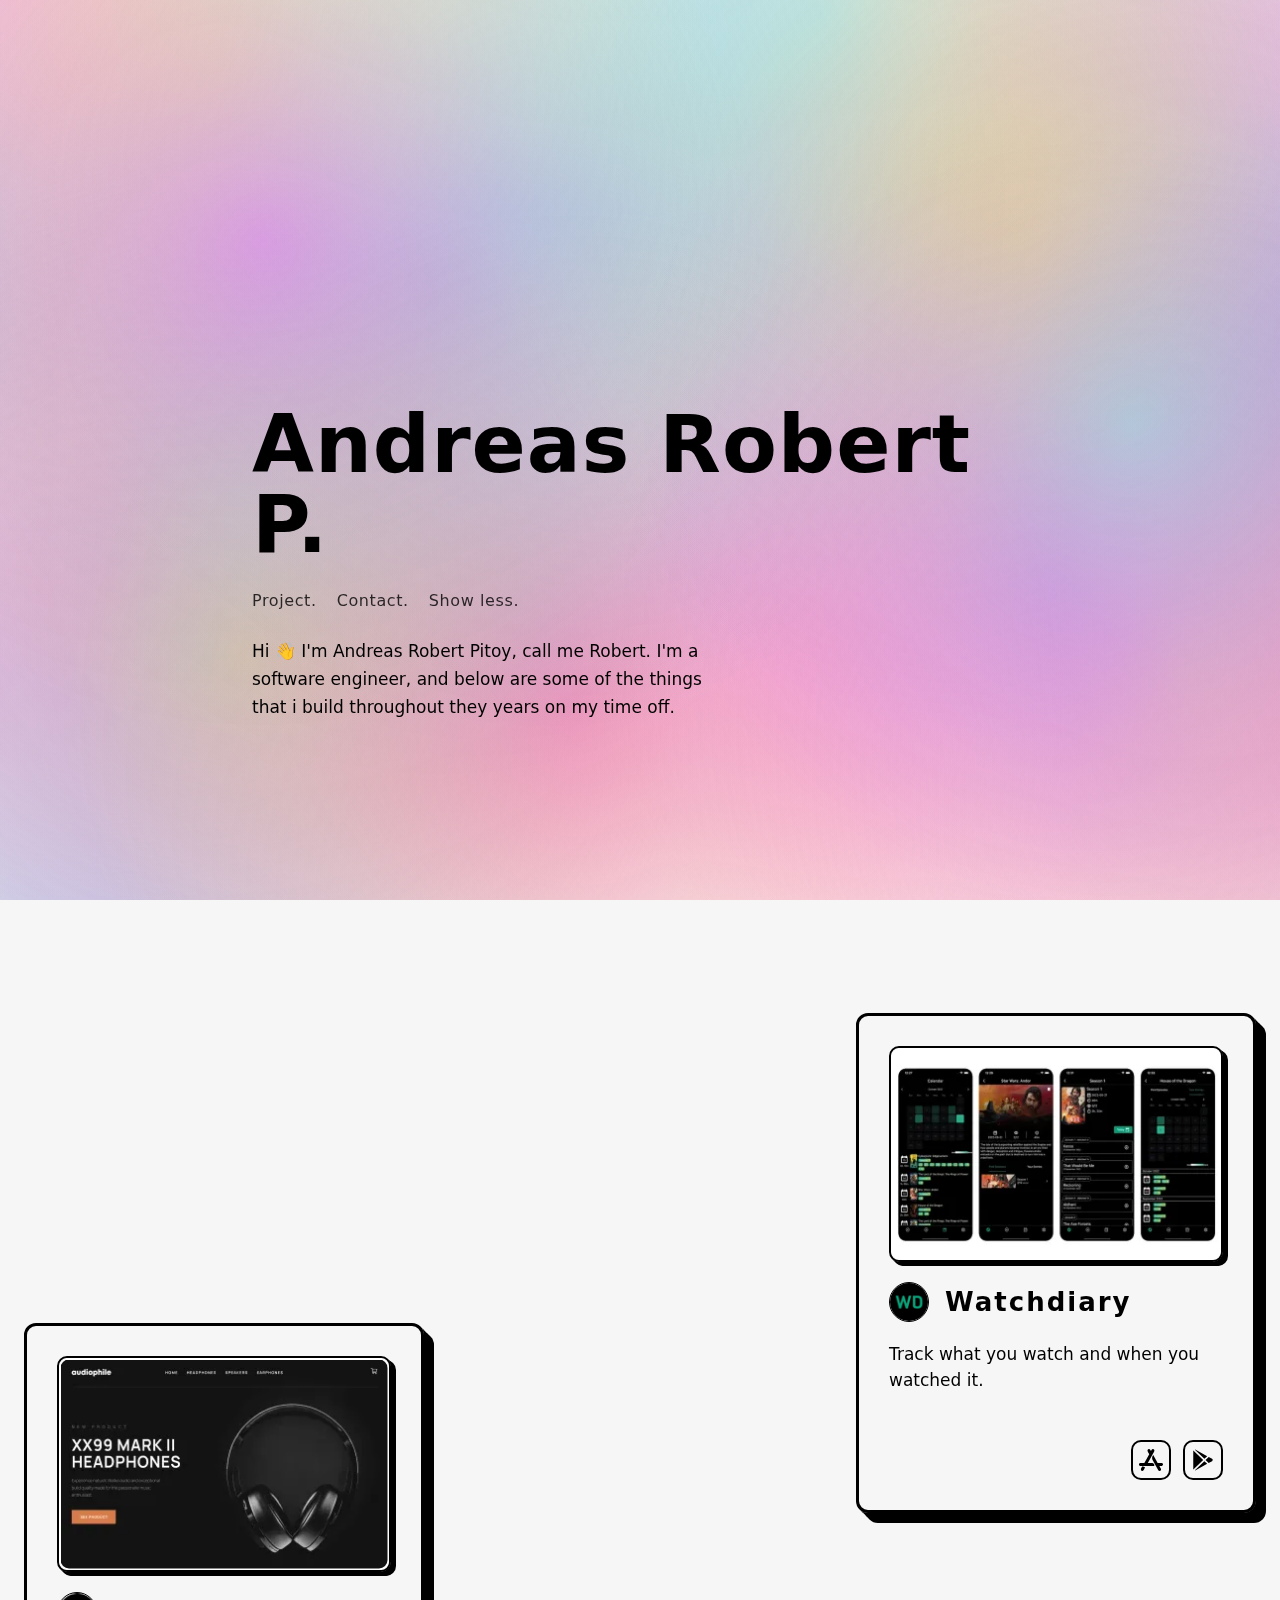
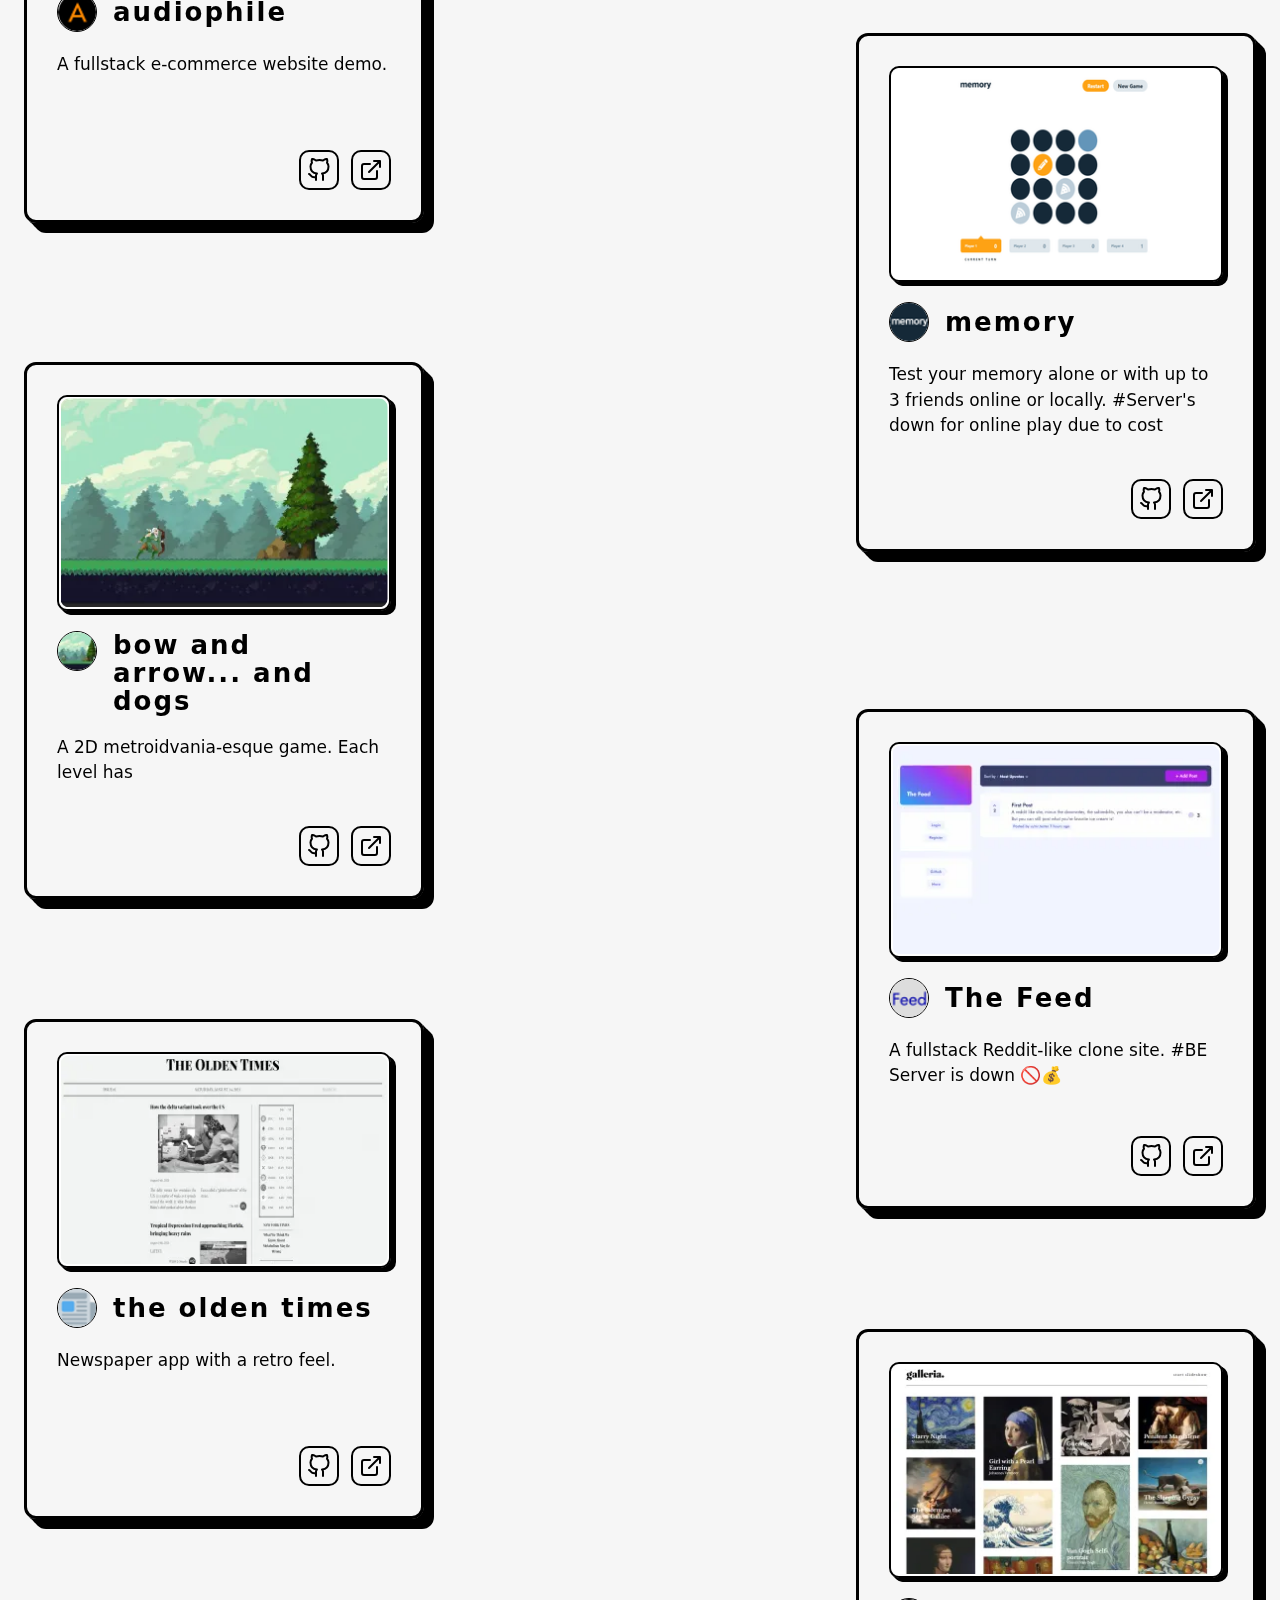
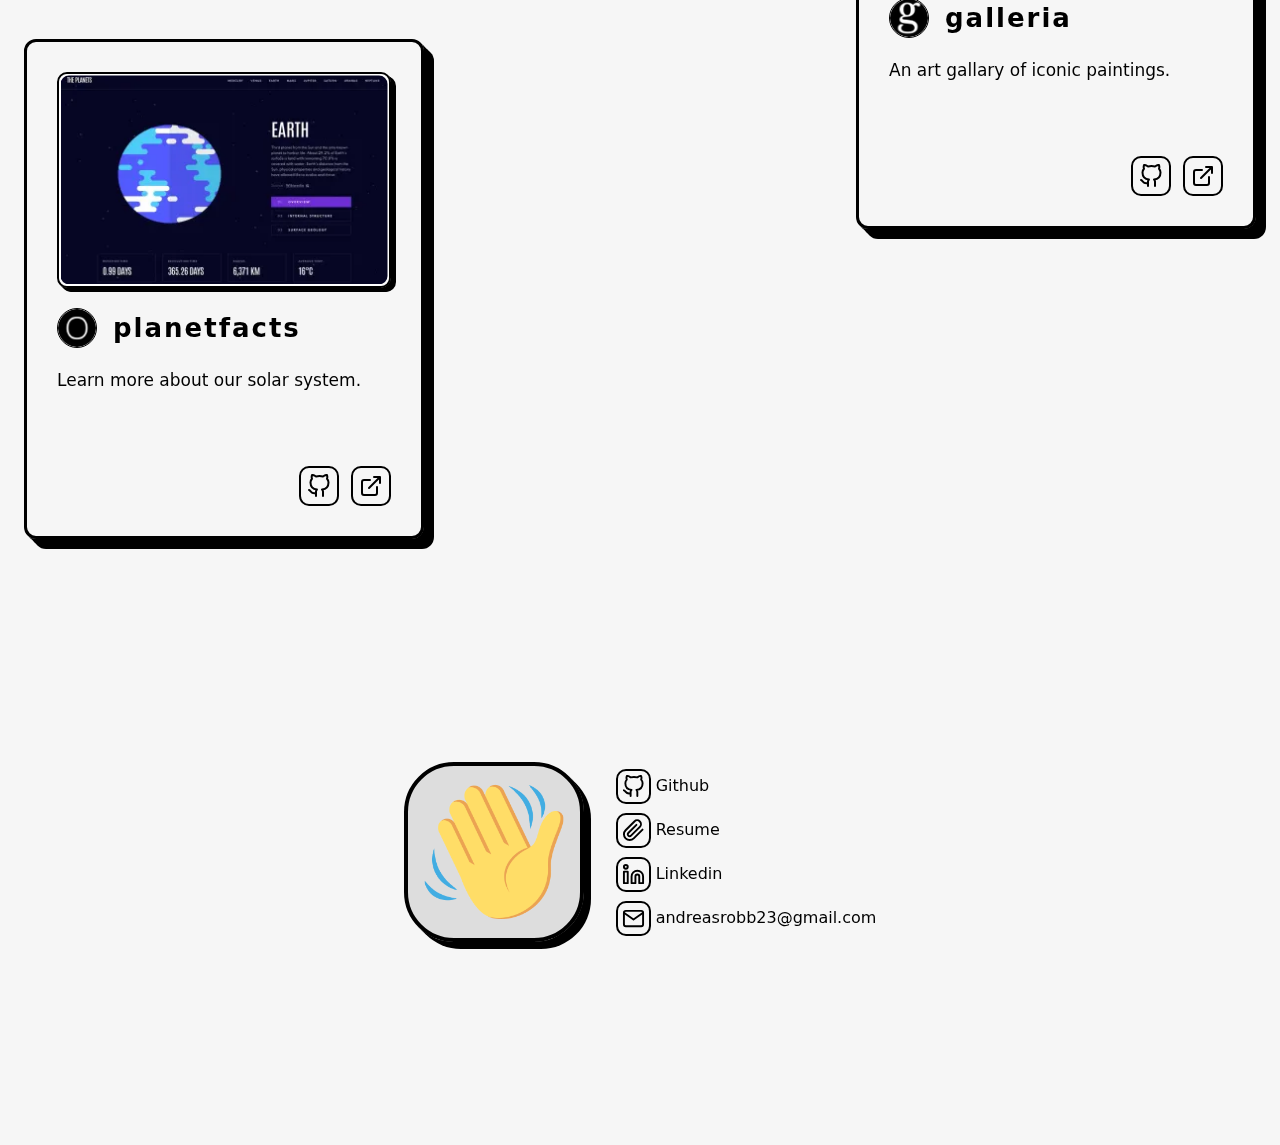
==== commit c8622f5c: "quick fix 4" ====
--- a/index.html
+++ b/index.html
@@ -1,442 +1 @@
-<!DOCTYPE html>
-<html lang="en">
-  <head>
-    <meta charset="UTF-8">
-    <meta name="viewport" content="width=device-width">
-    <link rel="icon" type="image/svg+xml" href="/favicon.ico">
-    <meta name="generator" content="Astro v1.9.2">
-    <meta name="title" property="og:title" content="Andreas Robert Pitoy">
-    <meta property="og:type" content="Website">
-    <meta name="image" property="og:image" content="https://res.cloudinary.com/img23/image/upload/v1628459830/homepage_einqkh.png">
-    <meta name="description" property="og:description" content="Hi, I'm Andreas Robert Pitoy, call me Robert. I'm a full stack developer based in Jakarta.">
-    <meta name="author" content="Andreas Robert Pitoy">
-    <meta name="title" property="og:title" content="Andreas Robert Pitoy">
-    <title>Andreas Robert Pitoy</title>
-    <!-- Google tag (gtag.js) -->
-    <script async src="https://www.googletagmanager.com/gtag/js?id=G-9Y49XNPXEF"></script>
-    <script>
-      window.dataLayer = window.dataLayer || [];
-      function gtag() {
-        dataLayer.push(arguments);
-      }
-      gtag("js", new Date());
-      gtag("config", "G-9Y49XNPXEF");
-    </script>
-  <link rel="stylesheet" href="/assets/index.d5a2d7dc.css" /><script type="module">const n=document.getElementById("show-link"),l=document.getElementById("project-link"),d=document.getElementById("contact-link");n?.addEventListener("click",()=>{const e=n.getAttribute("data-show")=="true",t=document.getElementById("desc");n.setAttribute("data-show",e?"false":"true"),n.textContent=e?"Show more.":"Show less.",t.classList.add("hidden"),t.textContent=e?"Hi \u{1F44B} call me Robert.":"Hi \u{1F44B} I'm Andreas Robert Pitoy, call me Robert. I'm a software engineer, and below are some of the things that i build throughout they years on my time off.",setTimeout(()=>{t.classList.remove("hidden")},1)});l?.addEventListener("click",()=>{document.getElementById("project")?.scrollIntoView({behavior:"smooth"})});d?.addEventListener("click",()=>{document.getElementById("contact")?.scrollIntoView({behavior:"smooth"})});const h=document.querySelectorAll(".stack-right"),m=document.querySelectorAll(".stack-left"),u=document.querySelectorAll(".expand-stack"),y=document.querySelectorAll(".collapse-stack");u.forEach(e=>{e.addEventListener("click",()=>{const t=e.getAttribute("data-order"),s=document.querySelector(`.m-stack[data-order="${t}"]`);document.querySelector(`.collapse-stack[data-order="${t}"]`).classList.remove("hidden"),e.classList.add("hidden"),s.classList.remove("hid"),s.classList.add("vis")})});y.forEach(e=>{e.addEventListener("click",()=>{const t=e.getAttribute("data-order"),s=document.querySelector(`.m-stack[data-order="${t}"]`);document.querySelector(`.expand-stack[data-order="${t}"]`).classList.remove("hidden"),e.classList.add("hidden"),s.classList.remove("vis"),s.classList.add("hid")})});const v=new IntersectionObserver(e=>{e.forEach(t=>{const s=t.target;t.isIntersecting?(s.style.opacity="1",s.style.transform="translateX(0)",s.style.transition="all 0.4s"):(s.style.opacity="0",s.style.transform="translateX(-50px)",s.style.transition="all 0.4s 1s")})},{rootMargin:"-200px 0px 0px 0px",threshold:1}),p=new IntersectionObserver(e=>{e.forEach(t=>{const s=t.target;t.isIntersecting?(s.style.opacity="1",s.style.transform="translateX(0)",s.style.transition="all 0.4s"):(s.style.opacity="0",s.style.transform="translateX(50px)",s.style.transition="all 0.4s 1s")})},{rootMargin:"-200px 0px 0px 0px",threshold:1});m.forEach(function(e){e.style.opacity="0",e.style.transform="translateX(-50px)",v.observe(e)});h.forEach(function(e){e.style.opacity="0",e.style.transform="translateX(50px)",p.observe(e)});class f{constructor(){this.cnv=document.querySelector("canvas"),this.ctx=this.cnv.getContext("2d"),this.circlesNum=25,this.minRadius=500,this.maxRadius=500,this.speed=.009,this.setCanvasSize(),this.createCircles(),this.drawAnimation()}setCanvasSize(){this.w=this.cnv.width=innerWidth*devicePixelRatio,this.h=this.cnv.height=innerHeight*devicePixelRatio,this.ctx.scale(devicePixelRatio,devicePixelRatio)}createCircles(){this.circles=[];for(let t=0;t<this.circlesNum;++t)this.circles.push(new w(this.w,this.h,this.minRadius,this.maxRadius))}drawCircles(){this.circles.forEach(t=>t.draw(this.ctx,this.speed))}clearCanvas(){this.ctx.clearRect(0,0,this.w,this.h)}drawAnimation(){this.clearCanvas(),this.drawCircles(),window.requestAnimationFrame(()=>this.drawAnimation())}}class w{constructor(t,s,a,i){this.x=Math.random()*t,this.y=Math.random()*s,this.angle=Math.random()*Math.PI*2,this.radius=Math.random()*(i-a)+a;var o=Math.random()*250-180,r=Math.random()*250-180,c=(o+r)/2;this.firstColor=`hsla(${o>0?o:360+o}, 100%, 70%, 0.4)`,this.firstHalfColor=`hsla(${c>0?c:360+c}, 100%, 70%, 0.75)`,this.secondColor=`hsla(${r>0?r:360+r}, 100%, 70%, 0)`}draw(t,s){this.angle+=s;const a=this.x+Math.cos(this.angle)*200,i=this.y+Math.sin(this.angle)*200,o=t.createRadialGradient(a,i,0,a,i,this.radius);o.addColorStop(0,this.firstColor),o.addColorStop(1,this.secondColor),t.globalCompositeOperation="overlay ",t.fillStyle=o,t.beginPath(),t.arc(a,i,this.radius,0,Math.PI*2),t.fill()}}window.onload=()=>{new f};
-</script></head>
-  <body>
-    <main>
-    <canvas class="fixed w-screen h-screen top-0 left-0 z-[-1]"></canvas>
-
-    <section class="mt-[35vh] xs:mt-[45vh] mb-[48vh] px-3 animate-fade-in md:animate-fade-in-l max-w-[800px] mx-auto">
-      <h1 class="text-[19.2vw] xs:text-[80px] font-[900] tracking-[1px] leading-[65px] xs:leading-[80px]">
-        Andreas Robert P.
-      </h1>
-      <ul class="flex opacity-80 mb-6 mt-6">
-        <li class="cursor-pointer font-[400] tracking-[0.6px]" id="project-link">Project.</li>
-        <li class="mx-5 cursor-pointer font-[400] tracking-[0.6px]" id="contact-link">Contact.</li>
-        <li class="cursor-pointer font-[400] tracking-[0.6px]" id="show-link" data-show="true">
-          Show less.
-        </li>
-      </ul>
-      <p class="max-w-[450px] leading-[28px] text-[17px] animate-fade-in" id="desc">
-        Hi 👋 I'm Andreas Robert Pitoy, call me Robert. I'm a software engineer, and below are some
-        of the things that i build throughout they years on my time off.
-      </p>
-    </section>
-    <section class="flex flex-col lg:px-6">
-      <div class="flex justify-center astro-KVG36FBZ">
-  <div class="w-[850px] hidden lg:flex astro-KVG36FBZ"></div>
-  <div id="project" class="project-card w-[90%] p-[30px] rounded-[12px] border-[3px] border-black shadow-card mt-[100px] min-h-[500px] lg:w-[400px] shrink-0 lg:mt-[-140px] lg:mb-[-50px] relative flex flex-col astro-KVG36FBZ">
-    <div class="border-t border-black absolute w-[59%] top-[300px] hidden lg:flex stack-right left-[-70%] astro-KVG36FBZ">
-      <ul class="mt-1 astro-KVG36FBZ">
-        <li class="astro-KVG36FBZ">Flutter.</li><li class="astro-KVG36FBZ">Golang.</li><li class="astro-KVG36FBZ">AWS Lambda.</li><li class="astro-KVG36FBZ">DynamoDB.</li><li class="astro-KVG36FBZ">AWS API Gateway.</li><li class="astro-KVG36FBZ">Auth0.</li><li class="astro-KVG36FBZ">Dart.</li><li class="astro-KVG36FBZ">Flutter Provider.</li>
-      </ul>
-    </div>
-    <div class="rounded-[10px] border-[2px] border-black shadow-image astro-KVG36FBZ">
-      <img alt="Watchdiary" class="rounded-[10px] p-[1.5px] bg-white astro-KVG36FBZ" width="330" height="211" src="/assets/watchdiaryImg_1rRBjb.webp" loading="lazy" decoding="async">
-    </div>
-    <div class="flex my-5 items-center astro-KVG36FBZ">
-      <img alt="Watchdiary" class="rounded-full border border-black w-[40px] h-[40px] shrink-0 mr-4 mb-auto astro-KVG36FBZ" width="40" height="40" src="/assets/watchdiary_Zli2a9.png" loading="lazy" decoding="async">
-      <h2 class="tracking-[2px] font-bold text-[26px] leading-7 astro-KVG36FBZ">Watchdiary</h2>
-    </div>
-    <p class="text-[17px] astro-KVG36FBZ">Track what you watch and when you watched it.</p>
-    <div class="flex mt-auto pt-[40px] justify-end astro-KVG36FBZ">
-      
-      
-      <a href="https://apps.apple.com/app/watchdiary-track-movie-tv/id6443872727" class="astro-KVG36FBZ">
-            <img alt="appstore" class="w-[40px] h-[40px] border-2 border-black rounded-[10px] p-[6px] hover:shadow-play ml-3 astro-KVG36FBZ" width="40" height="40" src="/assets/appstore_Z2bPwRh.svg" loading="lazy" decoding="async">
-          </a>
-      <a href="https://play.google.com/store/apps/details?id=com.main.watchdiary" class="astro-KVG36FBZ">
-            <img alt="playstore" class="w-[40px] h-[40px] border-2 border-black rounded-[10px] p-[6px] hover:shadow-blu ml-3 astro-KVG36FBZ" width="40" height="40" src="/assets/playstore_1V3vT8.svg" loading="lazy" decoding="async">
-          </a>
-    </div>
-    <div class="border-t border-black mt-[30px] flex flex-col items-center relative lg:hidden min-h-[46px] astro-KVG36FBZ">
-      <div class="rounded-full border border-black w-[25px] h-[25px] text-center absolute cursor-pointer left-0 top-2 hidden collapse-stack justify-center items-center astro-KVG36FBZ" data-order="1">
-        -
-      </div>
-
-      <ul data-order="1" class="text-center hid m-stack mt-1 flex-col astro-KVG36FBZ">
-        <li class="mt-1 astro-KVG36FBZ">Flutter.</li><li class="mt-1 astro-KVG36FBZ">Golang.</li><li class="mt-1 astro-KVG36FBZ">AWS Lambda.</li><li class="mt-1 astro-KVG36FBZ">DynamoDB.</li><li class="mt-1 astro-KVG36FBZ">AWS API Gateway.</li><li class="mt-1 astro-KVG36FBZ">Auth0.</li><li class="mt-1 astro-KVG36FBZ">Dart.</li><li class="mt-1 astro-KVG36FBZ">Flutter Provider.</li>
-      </ul>
-      <button data-order="1" class="rounded-full border border-black w-[25px] h-[25px] text-center cursor-pointer m-2 expand-stack justify-center items-center astro-KVG36FBZ">
-        +
-      </button>
-    </div>
-  </div>
-  
-</div>
-
-
-
-<div class="flex justify-center astro-KVG36FBZ">
-  
-  <div id="project" class="project-card w-[90%] p-[30px] rounded-[12px] border-[3px] border-black shadow-card mt-[100px] min-h-[500px] lg:w-[400px] shrink-0 lg:mt-[-140px] lg:mb-[-50px] relative flex flex-col astro-KVG36FBZ">
-    <div class="border-t border-black absolute w-[59%] top-[300px] hidden lg:flex stack-left right-[-70%] astro-KVG36FBZ">
-      <ul class="mt-1 astro-KVG36FBZ">
-        <li class="astro-KVG36FBZ">Node js.</li><li class="astro-KVG36FBZ">Jwt.</li><li class="astro-KVG36FBZ">MongoDB.</li><li class="astro-KVG36FBZ">GraphQL.</li><li class="astro-KVG36FBZ">Next js.</li><li class="astro-KVG36FBZ">React.</li><li class="astro-KVG36FBZ">Styled Components.</li><li class="astro-KVG36FBZ">TypeScript.</li>
-      </ul>
-    </div>
-    <div class="rounded-[10px] border-[2px] border-black shadow-image astro-KVG36FBZ">
-      <img alt="audiophile" class="rounded-[10px] p-[1.5px] bg-white astro-KVG36FBZ" width="330" height="211" src="/assets/audiophileImg_vc6I3.webp" loading="lazy" decoding="async">
-    </div>
-    <div class="flex my-5 items-center astro-KVG36FBZ">
-      <img alt="audiophile" class="rounded-full border border-black w-[40px] h-[40px] shrink-0 mr-4 mb-auto astro-KVG36FBZ" width="40" height="40" src="/assets/audiophile_xq1rV.png" loading="lazy" decoding="async">
-      <h2 class="tracking-[2px] font-bold text-[26px] leading-7 astro-KVG36FBZ">audiophile</h2>
-    </div>
-    <p class="text-[17px] astro-KVG36FBZ">A fullstack e-commerce website demo.</p>
-    <div class="flex mt-auto pt-[40px] justify-end astro-KVG36FBZ">
-      <a href="https://github.com/andreasrobert/ecommerce-audiophile-client" class="astro-KVG36FBZ">
-            <img alt="github" class="w-[40px] h-[40px] border-2 border-black rounded-[10px] p-[6px] hover:shadow-git astro-KVG36FBZ" width="40" height="40" src="/assets/github_Z2gU94w.svg" loading="lazy" decoding="async">
-          </a>
-      <a href="https://ecommerce-audiophile.netlify.app" class="astro-KVG36FBZ">
-            <img alt="link" class="w-[40px] h-[40px] border-2 border-black rounded-[10px] p-[6px] hover:shadow-red ml-3 astro-KVG36FBZ" width="40" height="40" src="/assets/external-link_Z9bGpM.svg" loading="lazy" decoding="async">
-          </a>
-      
-      
-    </div>
-    <div class="border-t border-black mt-[30px] flex flex-col items-center relative lg:hidden min-h-[46px] astro-KVG36FBZ">
-      <div class="rounded-full border border-black w-[25px] h-[25px] text-center absolute cursor-pointer left-0 top-2 hidden collapse-stack justify-center items-center astro-KVG36FBZ" data-order="2">
-        -
-      </div>
-
-      <ul data-order="2" class="text-center hid m-stack mt-1 flex-col astro-KVG36FBZ">
-        <li class="mt-1 astro-KVG36FBZ">Node js.</li><li class="mt-1 astro-KVG36FBZ">Jwt.</li><li class="mt-1 astro-KVG36FBZ">MongoDB.</li><li class="mt-1 astro-KVG36FBZ">GraphQL.</li><li class="mt-1 astro-KVG36FBZ">Next js.</li><li class="mt-1 astro-KVG36FBZ">React.</li><li class="mt-1 astro-KVG36FBZ">Styled Components.</li><li class="mt-1 astro-KVG36FBZ">TypeScript.</li>
-      </ul>
-      <button data-order="2" class="rounded-full border border-black w-[25px] h-[25px] text-center cursor-pointer m-2 expand-stack justify-center items-center astro-KVG36FBZ">
-        +
-      </button>
-    </div>
-  </div>
-  <div class="w-[850px] hidden lg:flex astro-KVG36FBZ"></div>
-</div>
-
-
-
-<div class="flex justify-center astro-KVG36FBZ">
-  <div class="w-[850px] hidden lg:flex astro-KVG36FBZ"></div>
-  <div id="project" class="project-card w-[90%] p-[30px] rounded-[12px] border-[3px] border-black shadow-card mt-[100px] min-h-[500px] lg:w-[400px] shrink-0 lg:mt-[-140px] lg:mb-[-50px] relative flex flex-col astro-KVG36FBZ">
-    <div class="border-t border-black absolute w-[59%] top-[300px] hidden lg:flex stack-right left-[-70%] astro-KVG36FBZ">
-      <ul class="mt-1 astro-KVG36FBZ">
-        <li class="astro-KVG36FBZ">Golang.</li><li class="astro-KVG36FBZ">gorilla/websocket.</li><li class="astro-KVG36FBZ">Vue.</li><li class="astro-KVG36FBZ">Vuex.</li><li class="astro-KVG36FBZ">Composition API.</li><li class="astro-KVG36FBZ">Tailwind.</li><li class="astro-KVG36FBZ">JavaScript.</li>
-      </ul>
-    </div>
-    <div class="rounded-[10px] border-[2px] border-black shadow-image astro-KVG36FBZ">
-      <img alt="memory" class="rounded-[10px] p-[1.5px] bg-white astro-KVG36FBZ" width="330" height="211" src="/assets/memoryImg_Z9IkDJ.png" loading="lazy" decoding="async">
-    </div>
-    <div class="flex my-5 items-center astro-KVG36FBZ">
-      <img alt="memory" class="rounded-full border border-black w-[40px] h-[40px] shrink-0 mr-4 mb-auto astro-KVG36FBZ" width="40" height="40" src="/assets/memory_1U6A9U.png" loading="lazy" decoding="async">
-      <h2 class="tracking-[2px] font-bold text-[26px] leading-7 astro-KVG36FBZ">memory</h2>
-    </div>
-    <p class="text-[17px] astro-KVG36FBZ">Test your memory alone or with up to 3 friends online or locally. #Server&#39;s down for online play due to cost </p>
-    <div class="flex mt-auto pt-[40px] justify-end astro-KVG36FBZ">
-      <a href="https://github.com/andreasrobert/vite-memory-game" class="astro-KVG36FBZ">
-            <img alt="github" class="w-[40px] h-[40px] border-2 border-black rounded-[10px] p-[6px] hover:shadow-git astro-KVG36FBZ" width="40" height="40" src="/assets/github_Z2gU94w.svg" loading="lazy" decoding="async">
-          </a>
-      <a href="https://memory-vite.netlify.app/" class="astro-KVG36FBZ">
-            <img alt="link" class="w-[40px] h-[40px] border-2 border-black rounded-[10px] p-[6px] hover:shadow-red ml-3 astro-KVG36FBZ" width="40" height="40" src="/assets/external-link_Z9bGpM.svg" loading="lazy" decoding="async">
-          </a>
-      
-      
-    </div>
-    <div class="border-t border-black mt-[30px] flex flex-col items-center relative lg:hidden min-h-[46px] astro-KVG36FBZ">
-      <div class="rounded-full border border-black w-[25px] h-[25px] text-center absolute cursor-pointer left-0 top-2 hidden collapse-stack justify-center items-center astro-KVG36FBZ" data-order="3">
-        -
-      </div>
-
-      <ul data-order="3" class="text-center hid m-stack mt-1 flex-col astro-KVG36FBZ">
-        <li class="mt-1 astro-KVG36FBZ">Golang.</li><li class="mt-1 astro-KVG36FBZ">gorilla/websocket.</li><li class="mt-1 astro-KVG36FBZ">Vue.</li><li class="mt-1 astro-KVG36FBZ">Vuex.</li><li class="mt-1 astro-KVG36FBZ">Composition API.</li><li class="mt-1 astro-KVG36FBZ">Tailwind.</li><li class="mt-1 astro-KVG36FBZ">JavaScript.</li>
-      </ul>
-      <button data-order="3" class="rounded-full border border-black w-[25px] h-[25px] text-center cursor-pointer m-2 expand-stack justify-center items-center astro-KVG36FBZ">
-        +
-      </button>
-    </div>
-  </div>
-  
-</div>
-
-
-
-<div class="flex justify-center astro-KVG36FBZ">
-  
-  <div id="project" class="project-card w-[90%] p-[30px] rounded-[12px] border-[3px] border-black shadow-card mt-[100px] min-h-[500px] lg:w-[400px] shrink-0 lg:mt-[-140px] lg:mb-[-50px] relative flex flex-col astro-KVG36FBZ">
-    <div class="border-t border-black absolute w-[59%] top-[300px] hidden lg:flex stack-left right-[-70%] astro-KVG36FBZ">
-      <ul class="mt-1 astro-KVG36FBZ">
-        <li class="astro-KVG36FBZ">Unity.</li><li class="astro-KVG36FBZ">C#.</li>
-      </ul>
-    </div>
-    <div class="rounded-[10px] border-[2px] border-black shadow-image astro-KVG36FBZ">
-      <img alt="bow and arrow... and dogs" class="rounded-[10px] p-[1.5px] bg-white astro-KVG36FBZ" width="330" height="211" src="/assets/bowImg_ZMNTWo.webp" loading="lazy" decoding="async">
-    </div>
-    <div class="flex my-5 items-center astro-KVG36FBZ">
-      <img alt="bow and arrow... and dogs" class="rounded-full border border-black w-[40px] h-[40px] shrink-0 mr-4 mb-auto astro-KVG36FBZ" width="40" height="40" src="/assets/bowImg_Z1GaL02.webp" loading="lazy" decoding="async">
-      <h2 class="tracking-[2px] font-bold text-[26px] leading-7 astro-KVG36FBZ">bow and arrow... and dogs</h2>
-    </div>
-    <p class="text-[17px] astro-KVG36FBZ">A 2D metroidvania-esque game. Each level has </p>
-    <div class="flex mt-auto pt-[40px] justify-end astro-KVG36FBZ">
-      <a href="https://github.com/andreasrobert" class="astro-KVG36FBZ">
-            <img alt="github" class="w-[40px] h-[40px] border-2 border-black rounded-[10px] p-[6px] hover:shadow-git astro-KVG36FBZ" width="40" height="40" src="/assets/github_Z2gU94w.svg" loading="lazy" decoding="async">
-          </a>
-      <a href="https://andreas-robert.itch.io/bow-and-arrow-and-dogs" class="astro-KVG36FBZ">
-            <img alt="link" class="w-[40px] h-[40px] border-2 border-black rounded-[10px] p-[6px] hover:shadow-red ml-3 astro-KVG36FBZ" width="40" height="40" src="/assets/external-link_Z9bGpM.svg" loading="lazy" decoding="async">
-          </a>
-      
-      
-    </div>
-    <div class="border-t border-black mt-[30px] flex flex-col items-center relative lg:hidden min-h-[46px] astro-KVG36FBZ">
-      <div class="rounded-full border border-black w-[25px] h-[25px] text-center absolute cursor-pointer left-0 top-2 hidden collapse-stack justify-center items-center astro-KVG36FBZ" data-order="4">
-        -
-      </div>
-
-      <ul data-order="4" class="text-center hid m-stack mt-1 flex-col astro-KVG36FBZ">
-        <li class="mt-1 astro-KVG36FBZ">Unity.</li><li class="mt-1 astro-KVG36FBZ">C#.</li>
-      </ul>
-      <button data-order="4" class="rounded-full border border-black w-[25px] h-[25px] text-center cursor-pointer m-2 expand-stack justify-center items-center astro-KVG36FBZ">
-        +
-      </button>
-    </div>
-  </div>
-  <div class="w-[850px] hidden lg:flex astro-KVG36FBZ"></div>
-</div>
-
-
-
-<div class="flex justify-center astro-KVG36FBZ">
-  <div class="w-[850px] hidden lg:flex astro-KVG36FBZ"></div>
-  <div id="project" class="project-card w-[90%] p-[30px] rounded-[12px] border-[3px] border-black shadow-card mt-[100px] min-h-[500px] lg:w-[400px] shrink-0 lg:mt-[-140px] lg:mb-[-50px] relative flex flex-col astro-KVG36FBZ">
-    <div class="border-t border-black absolute w-[59%] top-[300px] hidden lg:flex stack-right left-[-70%] astro-KVG36FBZ">
-      <ul class="mt-1 astro-KVG36FBZ">
-        <li class="astro-KVG36FBZ">Node js.</li><li class="astro-KVG36FBZ">Jwt.</li><li class="astro-KVG36FBZ">Postgres.</li><li class="astro-KVG36FBZ">Next js.</li><li class="astro-KVG36FBZ">React.</li><li class="astro-KVG36FBZ">Chakra UI.</li><li class="astro-KVG36FBZ">TypeScript.</li>
-      </ul>
-    </div>
-    <div class="rounded-[10px] border-[2px] border-black shadow-image astro-KVG36FBZ">
-      <img alt="The Feed" class="rounded-[10px] p-[1.5px] bg-white astro-KVG36FBZ" width="330" height="211" src="/assets/feedImg_ZrIEa0.webp" loading="lazy" decoding="async">
-    </div>
-    <div class="flex my-5 items-center astro-KVG36FBZ">
-      <img alt="The Feed" class="rounded-full border border-black w-[40px] h-[40px] shrink-0 mr-4 mb-auto astro-KVG36FBZ" width="40" height="40" src="/assets/feed_1BXVlG.png" loading="lazy" decoding="async">
-      <h2 class="tracking-[2px] font-bold text-[26px] leading-7 astro-KVG36FBZ">The Feed</h2>
-    </div>
-    <p class="text-[17px] astro-KVG36FBZ">A fullstack Reddit-like clone site. #BE Server is down 🚫💰</p>
-    <div class="flex mt-auto pt-[40px] justify-end astro-KVG36FBZ">
-      <a href="https://github.com/andreasrobert/feed-client" class="astro-KVG36FBZ">
-            <img alt="github" class="w-[40px] h-[40px] border-2 border-black rounded-[10px] p-[6px] hover:shadow-git astro-KVG36FBZ" width="40" height="40" src="/assets/github_Z2gU94w.svg" loading="lazy" decoding="async">
-          </a>
-      <a href="https://thefeed.netlify.app/" class="astro-KVG36FBZ">
-            <img alt="link" class="w-[40px] h-[40px] border-2 border-black rounded-[10px] p-[6px] hover:shadow-red ml-3 astro-KVG36FBZ" width="40" height="40" src="/assets/external-link_Z9bGpM.svg" loading="lazy" decoding="async">
-          </a>
-      
-      
-    </div>
-    <div class="border-t border-black mt-[30px] flex flex-col items-center relative lg:hidden min-h-[46px] astro-KVG36FBZ">
-      <div class="rounded-full border border-black w-[25px] h-[25px] text-center absolute cursor-pointer left-0 top-2 hidden collapse-stack justify-center items-center astro-KVG36FBZ" data-order="5">
-        -
-      </div>
-
-      <ul data-order="5" class="text-center hid m-stack mt-1 flex-col astro-KVG36FBZ">
-        <li class="mt-1 astro-KVG36FBZ">Node js.</li><li class="mt-1 astro-KVG36FBZ">Jwt.</li><li class="mt-1 astro-KVG36FBZ">Postgres.</li><li class="mt-1 astro-KVG36FBZ">Next js.</li><li class="mt-1 astro-KVG36FBZ">React.</li><li class="mt-1 astro-KVG36FBZ">Chakra UI.</li><li class="mt-1 astro-KVG36FBZ">TypeScript.</li>
-      </ul>
-      <button data-order="5" class="rounded-full border border-black w-[25px] h-[25px] text-center cursor-pointer m-2 expand-stack justify-center items-center astro-KVG36FBZ">
-        +
-      </button>
-    </div>
-  </div>
-  
-</div>
-
-
-
-<div class="flex justify-center astro-KVG36FBZ">
-  
-  <div id="project" class="project-card w-[90%] p-[30px] rounded-[12px] border-[3px] border-black shadow-card mt-[100px] min-h-[500px] lg:w-[400px] shrink-0 lg:mt-[-140px] lg:mb-[-50px] relative flex flex-col astro-KVG36FBZ">
-    <div class="border-t border-black absolute w-[59%] top-[300px] hidden lg:flex stack-left right-[-70%] astro-KVG36FBZ">
-      <ul class="mt-1 astro-KVG36FBZ">
-        <li class="astro-KVG36FBZ">Gnews API.</li><li class="astro-KVG36FBZ">Coingecko API.</li><li class="astro-KVG36FBZ">Theguardian API.</li><li class="astro-KVG36FBZ">Nytimes API.</li><li class="astro-KVG36FBZ">Next js.</li><li class="astro-KVG36FBZ">React.</li><li class="astro-KVG36FBZ">Chakra UI.</li><li class="astro-KVG36FBZ">TypeScript.</li>
-      </ul>
-    </div>
-    <div class="rounded-[10px] border-[2px] border-black shadow-image astro-KVG36FBZ">
-      <img alt="the olden times" class="rounded-[10px] p-[1.5px] bg-white astro-KVG36FBZ" width="330" height="211" src="/assets/oldTimeImg_Z1yM3r0.webp" loading="lazy" decoding="async">
-    </div>
-    <div class="flex my-5 items-center astro-KVG36FBZ">
-      <img alt="the olden times" class="rounded-full border border-black w-[40px] h-[40px] shrink-0 mr-4 mb-auto astro-KVG36FBZ" width="40" height="40" src="/assets/oldTime_ZqopAQ.png" loading="lazy" decoding="async">
-      <h2 class="tracking-[2px] font-bold text-[26px] leading-7 astro-KVG36FBZ">the olden times</h2>
-    </div>
-    <p class="text-[17px] astro-KVG36FBZ">Newspaper app with a retro feel.</p>
-    <div class="flex mt-auto pt-[40px] justify-end astro-KVG36FBZ">
-      <a href="https://github.com/andreasrobert/new-times-client" class="astro-KVG36FBZ">
-            <img alt="github" class="w-[40px] h-[40px] border-2 border-black rounded-[10px] p-[6px] hover:shadow-git astro-KVG36FBZ" width="40" height="40" src="/assets/github_Z2gU94w.svg" loading="lazy" decoding="async">
-          </a>
-      <a href="https://oldentimes.netlify.app/" class="astro-KVG36FBZ">
-            <img alt="link" class="w-[40px] h-[40px] border-2 border-black rounded-[10px] p-[6px] hover:shadow-red ml-3 astro-KVG36FBZ" width="40" height="40" src="/assets/external-link_Z9bGpM.svg" loading="lazy" decoding="async">
-          </a>
-      
-      
-    </div>
-    <div class="border-t border-black mt-[30px] flex flex-col items-center relative lg:hidden min-h-[46px] astro-KVG36FBZ">
-      <div class="rounded-full border border-black w-[25px] h-[25px] text-center absolute cursor-pointer left-0 top-2 hidden collapse-stack justify-center items-center astro-KVG36FBZ" data-order="6">
-        -
-      </div>
-
-      <ul data-order="6" class="text-center hid m-stack mt-1 flex-col astro-KVG36FBZ">
-        <li class="mt-1 astro-KVG36FBZ">Gnews API.</li><li class="mt-1 astro-KVG36FBZ">Coingecko API.</li><li class="mt-1 astro-KVG36FBZ">Theguardian API.</li><li class="mt-1 astro-KVG36FBZ">Nytimes API.</li><li class="mt-1 astro-KVG36FBZ">Next js.</li><li class="mt-1 astro-KVG36FBZ">React.</li><li class="mt-1 astro-KVG36FBZ">Chakra UI.</li><li class="mt-1 astro-KVG36FBZ">TypeScript.</li>
-      </ul>
-      <button data-order="6" class="rounded-full border border-black w-[25px] h-[25px] text-center cursor-pointer m-2 expand-stack justify-center items-center astro-KVG36FBZ">
-        +
-      </button>
-    </div>
-  </div>
-  <div class="w-[850px] hidden lg:flex astro-KVG36FBZ"></div>
-</div>
-
-
-
-<div class="flex justify-center astro-KVG36FBZ">
-  <div class="w-[850px] hidden lg:flex astro-KVG36FBZ"></div>
-  <div id="project" class="project-card w-[90%] p-[30px] rounded-[12px] border-[3px] border-black shadow-card mt-[100px] min-h-[500px] lg:w-[400px] shrink-0 lg:mt-[-140px] lg:mb-[-50px] relative flex flex-col astro-KVG36FBZ">
-    <div class="border-t border-black absolute w-[59%] top-[300px] hidden lg:flex stack-right left-[-70%] astro-KVG36FBZ">
-      <ul class="mt-1 astro-KVG36FBZ">
-        <li class="astro-KVG36FBZ">Next js.</li><li class="astro-KVG36FBZ">React.</li><li class="astro-KVG36FBZ">Chakra UI.</li><li class="astro-KVG36FBZ">Framer Motion.</li><li class="astro-KVG36FBZ">TypeScript.</li>
-      </ul>
-    </div>
-    <div class="rounded-[10px] border-[2px] border-black shadow-image astro-KVG36FBZ">
-      <img alt="galleria" class="rounded-[10px] p-[1.5px] bg-white astro-KVG36FBZ" width="330" height="211" src="/assets/theGallaImg_Z2tNTHJ.webp" loading="lazy" decoding="async">
-    </div>
-    <div class="flex my-5 items-center astro-KVG36FBZ">
-      <img alt="galleria" class="rounded-full border border-black w-[40px] h-[40px] shrink-0 mr-4 mb-auto astro-KVG36FBZ" width="40" height="40" src="/assets/theGalla_xmGmA.png" loading="lazy" decoding="async">
-      <h2 class="tracking-[2px] font-bold text-[26px] leading-7 astro-KVG36FBZ">galleria</h2>
-    </div>
-    <p class="text-[17px] astro-KVG36FBZ">An art gallary of iconic paintings.</p>
-    <div class="flex mt-auto pt-[40px] justify-end astro-KVG36FBZ">
-      <a href="https://github.com/andreasrobert/galleria-slideshow-site-chakra-ui" class="astro-KVG36FBZ">
-            <img alt="github" class="w-[40px] h-[40px] border-2 border-black rounded-[10px] p-[6px] hover:shadow-git astro-KVG36FBZ" width="40" height="40" src="/assets/github_Z2gU94w.svg" loading="lazy" decoding="async">
-          </a>
-      <a href="https://thegalla.netlify.app" class="astro-KVG36FBZ">
-            <img alt="link" class="w-[40px] h-[40px] border-2 border-black rounded-[10px] p-[6px] hover:shadow-red ml-3 astro-KVG36FBZ" width="40" height="40" src="/assets/external-link_Z9bGpM.svg" loading="lazy" decoding="async">
-          </a>
-      
-      
-    </div>
-    <div class="border-t border-black mt-[30px] flex flex-col items-center relative lg:hidden min-h-[46px] astro-KVG36FBZ">
-      <div class="rounded-full border border-black w-[25px] h-[25px] text-center absolute cursor-pointer left-0 top-2 hidden collapse-stack justify-center items-center astro-KVG36FBZ" data-order="7">
-        -
-      </div>
-
-      <ul data-order="7" class="text-center hid m-stack mt-1 flex-col astro-KVG36FBZ">
-        <li class="mt-1 astro-KVG36FBZ">Next js.</li><li class="mt-1 astro-KVG36FBZ">React.</li><li class="mt-1 astro-KVG36FBZ">Chakra UI.</li><li class="mt-1 astro-KVG36FBZ">Framer Motion.</li><li class="mt-1 astro-KVG36FBZ">TypeScript.</li>
-      </ul>
-      <button data-order="7" class="rounded-full border border-black w-[25px] h-[25px] text-center cursor-pointer m-2 expand-stack justify-center items-center astro-KVG36FBZ">
-        +
-      </button>
-    </div>
-  </div>
-  
-</div>
-
-
-
-<div class="flex justify-center astro-KVG36FBZ">
-  
-  <div id="project" class="project-card w-[90%] p-[30px] rounded-[12px] border-[3px] border-black shadow-card mt-[100px] min-h-[500px] lg:w-[400px] shrink-0 lg:mt-[-140px] lg:mb-[-50px] relative flex flex-col astro-KVG36FBZ">
-    <div class="border-t border-black absolute w-[59%] top-[300px] hidden lg:flex stack-left right-[-70%] astro-KVG36FBZ">
-      <ul class="mt-1 astro-KVG36FBZ">
-        <li class="astro-KVG36FBZ">Next js.</li><li class="astro-KVG36FBZ">React.</li><li class="astro-KVG36FBZ">Styled Components.</li><li class="astro-KVG36FBZ">Framer Motion.</li><li class="astro-KVG36FBZ">TypeScript.</li>
-      </ul>
-    </div>
-    <div class="rounded-[10px] border-[2px] border-black shadow-image astro-KVG36FBZ">
-      <img alt="planetfacts" class="rounded-[10px] p-[1.5px] bg-white astro-KVG36FBZ" width="330" height="211" src="/assets/planetfactsImg_1AD3Kl.webp" loading="lazy" decoding="async">
-    </div>
-    <div class="flex my-5 items-center astro-KVG36FBZ">
-      <img alt="planetfacts" class="rounded-full border border-black w-[40px] h-[40px] shrink-0 mr-4 mb-auto astro-KVG36FBZ" width="40" height="40" src="/assets/planetfacts_16UICt.png" loading="lazy" decoding="async">
-      <h2 class="tracking-[2px] font-bold text-[26px] leading-7 astro-KVG36FBZ">planetfacts</h2>
-    </div>
-    <p class="text-[17px] astro-KVG36FBZ">Learn more about our solar system.</p>
-    <div class="flex mt-auto pt-[40px] justify-end astro-KVG36FBZ">
-      <a href="https://github.com/andreasrobert/planet-fact-nextjs" class="astro-KVG36FBZ">
-            <img alt="github" class="w-[40px] h-[40px] border-2 border-black rounded-[10px] p-[6px] hover:shadow-git astro-KVG36FBZ" width="40" height="40" src="/assets/github_Z2gU94w.svg" loading="lazy" decoding="async">
-          </a>
-      <a href="https://planetfacts.netlify.app" class="astro-KVG36FBZ">
-            <img alt="link" class="w-[40px] h-[40px] border-2 border-black rounded-[10px] p-[6px] hover:shadow-red ml-3 astro-KVG36FBZ" width="40" height="40" src="/assets/external-link_Z9bGpM.svg" loading="lazy" decoding="async">
-          </a>
-      
-      
-    </div>
-    <div class="border-t border-black mt-[30px] flex flex-col items-center relative lg:hidden min-h-[46px] astro-KVG36FBZ">
-      <div class="rounded-full border border-black w-[25px] h-[25px] text-center absolute cursor-pointer left-0 top-2 hidden collapse-stack justify-center items-center astro-KVG36FBZ" data-order="8">
-        -
-      </div>
-
-      <ul data-order="8" class="text-center hid m-stack mt-1 flex-col astro-KVG36FBZ">
-        <li class="mt-1 astro-KVG36FBZ">Next js.</li><li class="mt-1 astro-KVG36FBZ">React.</li><li class="mt-1 astro-KVG36FBZ">Styled Components.</li><li class="mt-1 astro-KVG36FBZ">Framer Motion.</li><li class="mt-1 astro-KVG36FBZ">TypeScript.</li>
-      </ul>
-      <button data-order="8" class="rounded-full border border-black w-[25px] h-[25px] text-center cursor-pointer m-2 expand-stack justify-center items-center astro-KVG36FBZ">
-        +
-      </button>
-    </div>
-  </div>
-  <div class="w-[850px] hidden lg:flex astro-KVG36FBZ"></div>
-</div>
-
-
-
-
-    </section>
-    <footer class="flex mt-[270px] mb-[200px] justify-center flex-col md:flex-row items-center astro-3YF2GSA3" id="contact">
-  <div class="w-[180px] h-[180px] rounded-[50px] border-4 border-black shadow-hand bg-shade astro-3YF2GSA3">
-    <img alt="waving hand" class="wave p-3 astro-3YF2GSA3" width="512" height="512" src="/assets/hand_Z1kJknC.png" loading="lazy" decoding="async">
-  </div>
-  <div class="ml-8 mt-8 md:mt-[10px] astro-3YF2GSA3">
-    <ul class="astro-3YF2GSA3">
-      <li class="astro-3YF2GSA3">
-        <a href="https://github.com/andreasrobert" class="astro-3YF2GSA3">
-          <img alt="github" class="hover:shadow-git astro-3YF2GSA3" width="40" height="40" src="/assets/github_MvhWW.svg" loading="lazy" decoding="async">
-          Github
-        </a>
-      </li>
-      <li class="astro-3YF2GSA3">
-        <a href="/Andreas Robert Pitoy Resume.pdf" class="astro-3YF2GSA3">
-          <img alt="resume" class="hover:shadow-whi astro-3YF2GSA3" width="40" height="40" src="/assets/paperclip_Z24dLDm.svg" loading="lazy" decoding="async">
-          Resume
-        </a>
-      </li>
-      <li class="astro-3YF2GSA3">
-        <a href="https://www.linkedin.com/in/robertpitoy/" class="astro-3YF2GSA3">
-          <img alt="linkedin" class="hover:shadow-blu astro-3YF2GSA3" width="40" height="40" src="/assets/linkedin_CJWyc.svg" loading="lazy" decoding="async">
-          Linkedin
-        </a>
-      </li>
-      <li class="astro-3YF2GSA3">
-        <a href="mailto:andreasrobb23@gmail.com" class="astro-3YF2GSA3">
-          <img alt="email" class="hover:shadow-red astro-3YF2GSA3" width="40" height="40" src="/assets/mail_Z7JRj8.svg" loading="lazy" decoding="async">
-          andreasrobb23@gmail.com
-        </a>
-      </li>
-    </ul>
-  </div>
-</footer>
-
-
-  </main>
-  
-</body></html>
-
-
-
+<!DOCTYPE html><html lang=en><head><meta charset=UTF-8><meta content="width=device-width" name=viewport><link href=/favicon.ico rel=icon type=image/svg+xml><meta content="Astro v1.9.2" name=generator><meta content="Andreas Robert Pitoy" name=title property=og:title><meta content=Website property=og:type><meta content=https://res.cloudinary.com/img23/image/upload/v1628459830/homepage_einqkh.png name=image property=og:image><meta content="Hi, I'm Andreas Robert Pitoy, call me Robert. I'm a full stack developer based in Jakarta." name=description property=og:description><meta content="Andreas Robert Pitoy" name=author><meta content="Andreas Robert Pitoy" name=title property=og:title><title>Andreas Robert Pitoy</title><script async src="https://www.googletagmanager.com/gtag/js?id=G-9Y49XNPXEF"></script><script>function gtag(){dataLayer.push(arguments)}window.dataLayer=window.dataLayer||[],gtag("js",new Date),gtag("config","G-9Y49XNPXEF")</script><link href=/assets/index.e034d34a.css rel=stylesheet /><script type=module>const n=document.getElementById("show-link"),l=document.getElementById("project-link"),d=document.getElementById("contact-link");n?.addEventListener("click",(()=>{const t="true"==n.getAttribute("data-show"),e=document.getElementById("desc");n.setAttribute("data-show",t?"false":"true"),n.textContent=t?"Show more.":"Show less.",e.classList.add("hidden"),e.textContent=t?"Hi 👋 call me Robert.":"Hi 👋 I'm Andreas Robert Pitoy, call me Robert. I'm a software engineer, and below are some of the things that i build throughout they years on my time off.",setTimeout((()=>{e.classList.remove("hidden")}),1)})),l?.addEventListener("click",(()=>{document.getElementById("project")?.scrollIntoView({behavior:"smooth"})})),d?.addEventListener("click",(()=>{document.getElementById("contact")?.scrollIntoView({behavior:"smooth"})}));const h=document.querySelectorAll(".stack-right"),m=document.querySelectorAll(".stack-left"),u=document.querySelectorAll(".expand-stack"),y=document.querySelectorAll(".collapse-stack");u.forEach((t=>{t.addEventListener("click",(()=>{const e=t.getAttribute("data-order"),s=document.querySelector(`.m-stack[data-order="${e}"]`);document.querySelector(`.collapse-stack[data-order="${e}"]`).classList.remove("hidden"),t.classList.add("hidden"),s.classList.remove("hid"),s.classList.add("vis")}))})),y.forEach((t=>{t.addEventListener("click",(()=>{const e=t.getAttribute("data-order"),s=document.querySelector(`.m-stack[data-order="${e}"]`);document.querySelector(`.expand-stack[data-order="${e}"]`).classList.remove("hidden"),t.classList.add("hidden"),s.classList.remove("vis"),s.classList.add("hid")}))}));const v=new IntersectionObserver((t=>{t.forEach((t=>{const e=t.target;t.isIntersecting?(e.style.opacity="1",e.style.transform="translateX(0)",e.style.transition="all 0.4s"):(e.style.opacity="0",e.style.transform="translateX(-50px)",e.style.transition="all 0.4s 1s")}))}),{rootMargin:"-200px 0px 0px 0px",threshold:1}),p=new IntersectionObserver((t=>{t.forEach((t=>{const e=t.target;t.isIntersecting?(e.style.opacity="1",e.style.transform="translateX(0)",e.style.transition="all 0.4s"):(e.style.opacity="0",e.style.transform="translateX(50px)",e.style.transition="all 0.4s 1s")}))}),{rootMargin:"-200px 0px 0px 0px",threshold:1});m.forEach((function(t){t.style.opacity="0",t.style.transform="translateX(-50px)",v.observe(t)})),h.forEach((function(t){t.style.opacity="0",t.style.transform="translateX(50px)",p.observe(t)}));class f{constructor(){this.cnv=document.querySelector("canvas"),this.ctx=this.cnv.getContext("2d"),this.circlesNum=25,this.minRadius=500,this.maxRadius=500,this.speed=.009,this.setCanvasSize(),this.createCircles(),this.drawAnimation()}setCanvasSize(){this.w=this.cnv.width=innerWidth*devicePixelRatio,this.h=this.cnv.height=innerHeight*devicePixelRatio,this.ctx.scale(devicePixelRatio,devicePixelRatio)}createCircles(){this.circles=[];for(let t=0;t<this.circlesNum;++t)this.circles.push(new w(this.w,this.h,this.minRadius,this.maxRadius))}drawCircles(){this.circles.forEach((t=>t.draw(this.ctx,this.speed)))}clearCanvas(){this.ctx.clearRect(0,0,this.w,this.h)}drawAnimation(){this.clearCanvas(),this.drawCircles(),window.requestAnimationFrame((()=>this.drawAnimation()))}}class w{constructor(t,e,s,a){this.x=Math.random()*t,this.y=Math.random()*e,this.angle=Math.random()*Math.PI*2,this.radius=Math.random()*(a-s)+s;var i=250*Math.random()-180,r=250*Math.random()-180,o=(i+r)/2;this.firstColor=`hsla(${i>0?i:360+i}, 100%, 70%, 0.4)`,this.firstHalfColor=`hsla(${o>0?o:360+o}, 100%, 70%, 0.75)`,this.secondColor=`hsla(${r>0?r:360+r}, 100%, 70%, 0)`}draw(t,e){this.angle+=e;const s=this.x+200*Math.cos(this.angle),a=this.y+200*Math.sin(this.angle),i=t.createRadialGradient(s,a,0,s,a,this.radius);i.addColorStop(0,this.firstColor),i.addColorStop(1,this.secondColor),t.globalCompositeOperation="overlay ",t.fillStyle=i,t.beginPath(),t.arc(s,a,this.radius,0,2*Math.PI),t.fill()}}window.onload=()=>{new f}</script></head><body><main><canvas class="fixed h-screen left-0 top-0 w-screen z-[-1]"></canvas><section class="mx-auto animate-fade-in max-w-[800px] mb-[48vh] md:animate-fade-in-l mt-[35vh] px-3 xs:mt-[45vh]"><h1 class="font-[900] leading-[65px] text-[19.2vw] tracking-[1px] xs:leading-[80px] xs:text-[80px]">Andreas Robert P.</h1><ul class="mb-6 flex mt-6 opacity-80"><li class="font-[400] cursor-pointer tracking-[0.6px]" id=project-link>Project.</li><li class="font-[400] cursor-pointer tracking-[0.6px] mx-5" id=contact-link>Contact.</li><li class="font-[400] cursor-pointer tracking-[0.6px]" id=show-link data-show=true>Show less.</li></ul><p class="text-[17px] animate-fade-in leading-[28px] max-w-[450px]" id=desc>Hi 👋 I'm Andreas Robert Pitoy, call me Robert. I'm a software engineer, and below are some of the things that i build throughout they years on my time off.</p></section><section class="lg:px-6 flex flex-col"><div class="astro-F5OOTS35 flex justify-center"><div class="astro-F5OOTS35 lg:flex hidden w-[850px]"></div><div class="astro-F5OOTS35 border-black flex flex-col relative border-[3px] lg:mb-[-50px] lg:mt-[-140px] lg:w-[400px] min-h-[500px] mt-[100px] p-[30px] project-card rounded-[12px] shadow-card shrink-0 w-[90%]" id=project><div class="astro-F5OOTS35 border-black border-t absolute hidden lg:flex top-[300px] w-[59%] left-[-70%] stack-right"><ul class="astro-F5OOTS35 mt-1"><li class=astro-F5OOTS35>Flutter.</li><li class=astro-F5OOTS35>Golang.</li><li class=astro-F5OOTS35>AWS Lambda.</li><li class=astro-F5OOTS35>DynamoDB.</li><li class=astro-F5OOTS35>AWS API Gateway.</li><li class=astro-F5OOTS35>Auth0.</li><li class=astro-F5OOTS35>Dart.</li><li class=astro-F5OOTS35>Flutter Provider.</li></ul></div><div class="astro-F5OOTS35 border-black rounded-[10px] border-[2px] shadow-image"><img alt=Watchdiary class="astro-F5OOTS35 rounded-[10px] bg-white mx-auto p-[1.5px]" height=211 src=/assets/watchdiaryImg_1wPV5y.webp width=330 decoding=async loading=lazy></div><div class="astro-F5OOTS35 flex items-center my-5"><img alt=Watchdiary class="astro-F5OOTS35 border-black border rounded-full h-[40px] mb-auto mr-4 shrink-0 w-[40px]" height=40 src=/assets/watchdiary_1qyBha.png width=40 decoding=async loading=lazy><h2 class="astro-F5OOTS35 font-bold leading-7 text-[26px] tracking-[2px]">Watchdiary</h2></div><p class="astro-F5OOTS35 text-[17px]">Track what you watch and when you watched it.</p><div class="astro-F5OOTS35 flex justify-end mt-auto pt-[40px]"><a class=astro-F5OOTS35 href=https://apps.apple.com/app/watchdiary-track-movie-tv/id6443872727><img alt=appstore class="astro-F5OOTS35 border-black h-[40px] w-[40px] border-2 p-[6px] rounded-[10px] ml-3 hover:shadow-play" height=40 src=/appstore.svg width=40> </a><a class=astro-F5OOTS35 href="https://play.google.com/store/apps/details?id=com.main.watchdiary"><img alt=playstore class="astro-F5OOTS35 border-black h-[40px] w-[40px] border-2 p-[6px] rounded-[10px] ml-3 hover:shadow-blu" height=40 src=/playstore.svg width=40></a></div><div class="astro-F5OOTS35 border-black flex flex-col relative border-t items-center lg:hidden min-h-[46px] mt-[30px]"><div class="astro-F5OOTS35 border-black flex border cursor-pointer h-[25px] justify-center rounded-full text-center w-[25px] absolute collapse-stack hidden items-center left-0 top-2" data-order=1><span class="astro-F5OOTS35 mt-[-1.5px]">-</span></div><ul class="astro-F5OOTS35 mt-1 flex-col hid m-stack text-center" data-order=1><li class="astro-F5OOTS35 mt-1">Flutter.</li><li class="astro-F5OOTS35 mt-1">Golang.</li><li class="astro-F5OOTS35 mt-1">AWS Lambda.</li><li class="astro-F5OOTS35 mt-1">DynamoDB.</li><li class="astro-F5OOTS35 mt-1">AWS API Gateway.</li><li class="astro-F5OOTS35 mt-1">Auth0.</li><li class="astro-F5OOTS35 mt-1">Dart.</li><li class="astro-F5OOTS35 mt-1">Flutter Provider.</li></ul><button class="astro-F5OOTS35 border-black flex border cursor-pointer h-[25px] justify-center rounded-full text-center w-[25px] expand-stack items-centerv m-2" data-order=1><span class="astro-F5OOTS35 mt-[-1.5px]">+</span></button></div></div></div><div class="astro-F5OOTS35 flex justify-center"><div class="astro-F5OOTS35 border-black flex flex-col relative border-[3px] lg:mb-[-50px] lg:mt-[-140px] lg:w-[400px] min-h-[500px] mt-[100px] p-[30px] project-card rounded-[12px] shadow-card shrink-0 w-[90%]" id=project><div class="astro-F5OOTS35 border-black border-t absolute hidden lg:flex top-[300px] w-[59%] right-[-70%] stack-left"><ul class="astro-F5OOTS35 mt-1"><li class=astro-F5OOTS35>Node js.</li><li class=astro-F5OOTS35>Jwt.</li><li class=astro-F5OOTS35>MongoDB.</li><li class=astro-F5OOTS35>GraphQL.</li><li class=astro-F5OOTS35>Next js.</li><li class=astro-F5OOTS35>React.</li><li class=astro-F5OOTS35>Styled Components.</li><li class=astro-F5OOTS35>TypeScript.</li></ul></div><div class="astro-F5OOTS35 border-black rounded-[10px] border-[2px] shadow-image"><img alt=audiophile class="astro-F5OOTS35 rounded-[10px] bg-white mx-auto p-[1.5px]" height=211 src=/assets/audiophileImg_eN90I.webp width=330 decoding=async loading=lazy></div><div class="astro-F5OOTS35 flex items-center my-5"><img alt=audiophile class="astro-F5OOTS35 border-black border rounded-full h-[40px] mb-auto mr-4 shrink-0 w-[40px]" height=40 src=/assets/audiophile_2khETf.png width=40 decoding=async loading=lazy><h2 class="astro-F5OOTS35 font-bold leading-7 text-[26px] tracking-[2px]">audiophile</h2></div><p class="astro-F5OOTS35 text-[17px]">A fullstack e-commerce website demo.</p><div class="astro-F5OOTS35 flex justify-end mt-auto pt-[40px]"><a class=astro-F5OOTS35 href=https://github.com/andreasrobert/ecommerce-audiophile-client><img alt=github class="astro-F5OOTS35 border-black h-[40px] w-[40px] border-2 p-[6px] rounded-[10px] hover:shadow-git" height=40 src=/github.svg width=40> </a><a class=astro-F5OOTS35 href=https://ecommerce-audiophile.netlify.app><img alt=link class="astro-F5OOTS35 border-black h-[40px] w-[40px] border-2 p-[6px] rounded-[10px] ml-3 hover:shadow-red" height=40 src=/external-link.svg width=40></a></div><div class="astro-F5OOTS35 border-black flex flex-col relative border-t items-center lg:hidden min-h-[46px] mt-[30px]"><div class="astro-F5OOTS35 border-black flex border cursor-pointer h-[25px] justify-center rounded-full text-center w-[25px] absolute collapse-stack hidden items-center left-0 top-2" data-order=2><span class="astro-F5OOTS35 mt-[-1.5px]">-</span></div><ul class="astro-F5OOTS35 mt-1 flex-col hid m-stack text-center" data-order=2><li class="astro-F5OOTS35 mt-1">Node js.</li><li class="astro-F5OOTS35 mt-1">Jwt.</li><li class="astro-F5OOTS35 mt-1">MongoDB.</li><li class="astro-F5OOTS35 mt-1">GraphQL.</li><li class="astro-F5OOTS35 mt-1">Next js.</li><li class="astro-F5OOTS35 mt-1">React.</li><li class="astro-F5OOTS35 mt-1">Styled Components.</li><li class="astro-F5OOTS35 mt-1">TypeScript.</li></ul><button class="astro-F5OOTS35 border-black flex border cursor-pointer h-[25px] justify-center rounded-full text-center w-[25px] expand-stack items-centerv m-2" data-order=2><span class="astro-F5OOTS35 mt-[-1.5px]">+</span></button></div></div><div class="astro-F5OOTS35 lg:flex hidden w-[850px]"></div></div><div class="astro-F5OOTS35 flex justify-center"><div class="astro-F5OOTS35 lg:flex hidden w-[850px]"></div><div class="astro-F5OOTS35 border-black flex flex-col relative border-[3px] lg:mb-[-50px] lg:mt-[-140px] lg:w-[400px] min-h-[500px] mt-[100px] p-[30px] project-card rounded-[12px] shadow-card shrink-0 w-[90%]" id=project><div class="astro-F5OOTS35 border-black border-t absolute hidden lg:flex top-[300px] w-[59%] left-[-70%] stack-right"><ul class="astro-F5OOTS35 mt-1"><li class=astro-F5OOTS35>Golang.</li><li class=astro-F5OOTS35>gorilla/websocket.</li><li class=astro-F5OOTS35>Vue.</li><li class=astro-F5OOTS35>Vuex.</li><li class=astro-F5OOTS35>Composition API.</li><li class=astro-F5OOTS35>Tailwind.</li><li class=astro-F5OOTS35>JavaScript.</li></ul></div><div class="astro-F5OOTS35 border-black rounded-[10px] border-[2px] shadow-image"><img alt=memory class="astro-F5OOTS35 rounded-[10px] bg-white mx-auto p-[1.5px]" height=211 src=/assets/memoryImg_ZRaBQV.png width=330 decoding=async loading=lazy></div><div class="astro-F5OOTS35 flex items-center my-5"><img alt=memory class="astro-F5OOTS35 border-black border rounded-full h-[40px] mb-auto mr-4 shrink-0 w-[40px]" height=40 src=/assets/memory_Z1ndTcH.png width=40 decoding=async loading=lazy><h2 class="astro-F5OOTS35 font-bold leading-7 text-[26px] tracking-[2px]">memory</h2></div><p class="astro-F5OOTS35 text-[17px]">Test your memory alone or with up to 3 friends online or locally. #Server&#39;s down for online play due to cost</p><div class="astro-F5OOTS35 flex justify-end mt-auto pt-[40px]"><a class=astro-F5OOTS35 href=https://github.com/andreasrobert/vite-memory-game><img alt=github class="astro-F5OOTS35 border-black h-[40px] w-[40px] border-2 p-[6px] rounded-[10px] hover:shadow-git" height=40 src=/github.svg width=40> </a><a class=astro-F5OOTS35 href=https://memory-vite.netlify.app/ ><img alt=link class="astro-F5OOTS35 border-black h-[40px] w-[40px] border-2 p-[6px] rounded-[10px] ml-3 hover:shadow-red" height=40 src=/external-link.svg width=40></a></div><div class="astro-F5OOTS35 border-black flex flex-col relative border-t items-center lg:hidden min-h-[46px] mt-[30px]"><div class="astro-F5OOTS35 border-black flex border cursor-pointer h-[25px] justify-center rounded-full text-center w-[25px] absolute collapse-stack hidden items-center left-0 top-2" data-order=3><span class="astro-F5OOTS35 mt-[-1.5px]">-</span></div><ul class="astro-F5OOTS35 mt-1 flex-col hid m-stack text-center" data-order=3><li class="astro-F5OOTS35 mt-1">Golang.</li><li class="astro-F5OOTS35 mt-1">gorilla/websocket.</li><li class="astro-F5OOTS35 mt-1">Vue.</li><li class="astro-F5OOTS35 mt-1">Vuex.</li><li class="astro-F5OOTS35 mt-1">Composition API.</li><li class="astro-F5OOTS35 mt-1">Tailwind.</li><li class="astro-F5OOTS35 mt-1">JavaScript.</li></ul><button class="astro-F5OOTS35 border-black flex border cursor-pointer h-[25px] justify-center rounded-full text-center w-[25px] expand-stack items-centerv m-2" data-order=3><span class="astro-F5OOTS35 mt-[-1.5px]">+</span></button></div></div></div><div class="astro-F5OOTS35 flex justify-center"><div class="astro-F5OOTS35 border-black flex flex-col relative border-[3px] lg:mb-[-50px] lg:mt-[-140px] lg:w-[400px] min-h-[500px] mt-[100px] p-[30px] project-card rounded-[12px] shadow-card shrink-0 w-[90%]" id=project><div class="astro-F5OOTS35 border-black border-t absolute hidden lg:flex top-[300px] w-[59%] right-[-70%] stack-left"><ul class="astro-F5OOTS35 mt-1"><li class=astro-F5OOTS35>Unity.</li><li class=astro-F5OOTS35>C#.</li></ul></div><div class="astro-F5OOTS35 border-black rounded-[10px] border-[2px] shadow-image"><img alt="bow and arrow... and dogs" class="astro-F5OOTS35 rounded-[10px] bg-white mx-auto p-[1.5px]" height=211 src=/assets/bowImg_2pxPIj.webp width=330 decoding=async loading=lazy></div><div class="astro-F5OOTS35 flex items-center my-5"><img alt="bow and arrow... and dogs" class="astro-F5OOTS35 border-black border rounded-full h-[40px] mb-auto mr-4 shrink-0 w-[40px]" height=40 src=/assets/bowImg_5FRrh.webp width=40 decoding=async loading=lazy><h2 class="astro-F5OOTS35 font-bold leading-7 text-[26px] tracking-[2px]">bow and arrow... and dogs</h2></div><p class="astro-F5OOTS35 text-[17px]">A 2D metroidvania-esque game. Each level has</p><div class="astro-F5OOTS35 flex justify-end mt-auto pt-[40px]"><a class=astro-F5OOTS35 href=https://github.com/andreasrobert><img alt=github class="astro-F5OOTS35 border-black h-[40px] w-[40px] border-2 p-[6px] rounded-[10px] hover:shadow-git" height=40 src=/github.svg width=40> </a><a class=astro-F5OOTS35 href=https://andreas-robert.itch.io/bow-and-arrow-and-dogs><img alt=link class="astro-F5OOTS35 border-black h-[40px] w-[40px] border-2 p-[6px] rounded-[10px] ml-3 hover:shadow-red" height=40 src=/external-link.svg width=40></a></div><div class="astro-F5OOTS35 border-black flex flex-col relative border-t items-center lg:hidden min-h-[46px] mt-[30px]"><div class="astro-F5OOTS35 border-black flex border cursor-pointer h-[25px] justify-center rounded-full text-center w-[25px] absolute collapse-stack hidden items-center left-0 top-2" data-order=4><span class="astro-F5OOTS35 mt-[-1.5px]">-</span></div><ul class="astro-F5OOTS35 mt-1 flex-col hid m-stack text-center" data-order=4><li class="astro-F5OOTS35 mt-1">Unity.</li><li class="astro-F5OOTS35 mt-1">C#.</li></ul><button class="astro-F5OOTS35 border-black flex border cursor-pointer h-[25px] justify-center rounded-full text-center w-[25px] expand-stack items-centerv m-2" data-order=4><span class="astro-F5OOTS35 mt-[-1.5px]">+</span></button></div></div><div class="astro-F5OOTS35 lg:flex hidden w-[850px]"></div></div><div class="astro-F5OOTS35 flex justify-center"><div class="astro-F5OOTS35 lg:flex hidden w-[850px]"></div><div class="astro-F5OOTS35 border-black flex flex-col relative border-[3px] lg:mb-[-50px] lg:mt-[-140px] lg:w-[400px] min-h-[500px] mt-[100px] p-[30px] project-card rounded-[12px] shadow-card shrink-0 w-[90%]" id=project><div class="astro-F5OOTS35 border-black border-t absolute hidden lg:flex top-[300px] w-[59%] left-[-70%] stack-right"><ul class="astro-F5OOTS35 mt-1"><li class=astro-F5OOTS35>Node js.</li><li class=astro-F5OOTS35>Jwt.</li><li class=astro-F5OOTS35>Postgres.</li><li class=astro-F5OOTS35>Next js.</li><li class=astro-F5OOTS35>React.</li><li class=astro-F5OOTS35>Chakra UI.</li><li class=astro-F5OOTS35>TypeScript.</li></ul></div><div class="astro-F5OOTS35 border-black rounded-[10px] border-[2px] shadow-image"><img alt="The Feed" class="astro-F5OOTS35 rounded-[10px] bg-white mx-auto p-[1.5px]" height=211 src=/assets/feedImg_1VMzcO.webp width=330 decoding=async loading=lazy></div><div class="astro-F5OOTS35 flex items-center my-5"><img alt="The Feed" class="astro-F5OOTS35 border-black border rounded-full h-[40px] mb-auto mr-4 shrink-0 w-[40px]" height=40 src=/assets/feed_Z1Fly0V.png width=40 decoding=async loading=lazy><h2 class="astro-F5OOTS35 font-bold leading-7 text-[26px] tracking-[2px]">The Feed</h2></div><p class="astro-F5OOTS35 text-[17px]">A fullstack Reddit-like clone site. #BE Server is down 🚫💰</p><div class="astro-F5OOTS35 flex justify-end mt-auto pt-[40px]"><a class=astro-F5OOTS35 href=https://github.com/andreasrobert/feed-client><img alt=github class="astro-F5OOTS35 border-black h-[40px] w-[40px] border-2 p-[6px] rounded-[10px] hover:shadow-git" height=40 src=/github.svg width=40> </a><a class=astro-F5OOTS35 href=https://thefeed.netlify.app/ ><img alt=link class="astro-F5OOTS35 border-black h-[40px] w-[40px] border-2 p-[6px] rounded-[10px] ml-3 hover:shadow-red" height=40 src=/external-link.svg width=40></a></div><div class="astro-F5OOTS35 border-black flex flex-col relative border-t items-center lg:hidden min-h-[46px] mt-[30px]"><div class="astro-F5OOTS35 border-black flex border cursor-pointer h-[25px] justify-center rounded-full text-center w-[25px] absolute collapse-stack hidden items-center left-0 top-2" data-order=5><span class="astro-F5OOTS35 mt-[-1.5px]">-</span></div><ul class="astro-F5OOTS35 mt-1 flex-col hid m-stack text-center" data-order=5><li class="astro-F5OOTS35 mt-1">Node js.</li><li class="astro-F5OOTS35 mt-1">Jwt.</li><li class="astro-F5OOTS35 mt-1">Postgres.</li><li class="astro-F5OOTS35 mt-1">Next js.</li><li class="astro-F5OOTS35 mt-1">React.</li><li class="astro-F5OOTS35 mt-1">Chakra UI.</li><li class="astro-F5OOTS35 mt-1">TypeScript.</li></ul><button class="astro-F5OOTS35 border-black flex border cursor-pointer h-[25px] justify-center rounded-full text-center w-[25px] expand-stack items-centerv m-2" data-order=5><span class="astro-F5OOTS35 mt-[-1.5px]">+</span></button></div></div></div><div class="astro-F5OOTS35 flex justify-center"><div class="astro-F5OOTS35 border-black flex flex-col relative border-[3px] lg:mb-[-50px] lg:mt-[-140px] lg:w-[400px] min-h-[500px] mt-[100px] p-[30px] project-card rounded-[12px] shadow-card shrink-0 w-[90%]" id=project><div class="astro-F5OOTS35 border-black border-t absolute hidden lg:flex top-[300px] w-[59%] right-[-70%] stack-left"><ul class="astro-F5OOTS35 mt-1"><li class=astro-F5OOTS35>Gnews API.</li><li class=astro-F5OOTS35>Coingecko API.</li><li class=astro-F5OOTS35>Theguardian API.</li><li class=astro-F5OOTS35>Nytimes API.</li><li class=astro-F5OOTS35>Next js.</li><li class=astro-F5OOTS35>React.</li><li class=astro-F5OOTS35>Chakra UI.</li><li class=astro-F5OOTS35>TypeScript.</li></ul></div><div class="astro-F5OOTS35 border-black rounded-[10px] border-[2px] shadow-image"><img alt="the olden times" class="astro-F5OOTS35 rounded-[10px] bg-white mx-auto p-[1.5px]" height=211 src=/assets/oldTimeImg_Z1zrbb0.webp width=330 decoding=async loading=lazy></div><div class="astro-F5OOTS35 flex items-center my-5"><img alt="the olden times" class="astro-F5OOTS35 border-black border rounded-full h-[40px] mb-auto mr-4 shrink-0 w-[40px]" height=40 src=/assets/oldTime_1lsdPs.png width=40 decoding=async loading=lazy><h2 class="astro-F5OOTS35 font-bold leading-7 text-[26px] tracking-[2px]">the olden times</h2></div><p class="astro-F5OOTS35 text-[17px]">Newspaper app with a retro feel.</p><div class="astro-F5OOTS35 flex justify-end mt-auto pt-[40px]"><a class=astro-F5OOTS35 href=https://github.com/andreasrobert/new-times-client><img alt=github class="astro-F5OOTS35 border-black h-[40px] w-[40px] border-2 p-[6px] rounded-[10px] hover:shadow-git" height=40 src=/github.svg width=40> </a><a class=astro-F5OOTS35 href=https://oldentimes.netlify.app/ ><img alt=link class="astro-F5OOTS35 border-black h-[40px] w-[40px] border-2 p-[6px] rounded-[10px] ml-3 hover:shadow-red" height=40 src=/external-link.svg width=40></a></div><div class="astro-F5OOTS35 border-black flex flex-col relative border-t items-center lg:hidden min-h-[46px] mt-[30px]"><div class="astro-F5OOTS35 border-black flex border cursor-pointer h-[25px] justify-center rounded-full text-center w-[25px] absolute collapse-stack hidden items-center left-0 top-2" data-order=6><span class="astro-F5OOTS35 mt-[-1.5px]">-</span></div><ul class="astro-F5OOTS35 mt-1 flex-col hid m-stack text-center" data-order=6><li class="astro-F5OOTS35 mt-1">Gnews API.</li><li class="astro-F5OOTS35 mt-1">Coingecko API.</li><li class="astro-F5OOTS35 mt-1">Theguardian API.</li><li class="astro-F5OOTS35 mt-1">Nytimes API.</li><li class="astro-F5OOTS35 mt-1">Next js.</li><li class="astro-F5OOTS35 mt-1">React.</li><li class="astro-F5OOTS35 mt-1">Chakra UI.</li><li class="astro-F5OOTS35 mt-1">TypeScript.</li></ul><button class="astro-F5OOTS35 border-black flex border cursor-pointer h-[25px] justify-center rounded-full text-center w-[25px] expand-stack items-centerv m-2" data-order=6><span class="astro-F5OOTS35 mt-[-1.5px]">+</span></button></div></div><div class="astro-F5OOTS35 lg:flex hidden w-[850px]"></div></div><div class="astro-F5OOTS35 flex justify-center"><div class="astro-F5OOTS35 lg:flex hidden w-[850px]"></div><div class="astro-F5OOTS35 border-black flex flex-col relative border-[3px] lg:mb-[-50px] lg:mt-[-140px] lg:w-[400px] min-h-[500px] mt-[100px] p-[30px] project-card rounded-[12px] shadow-card shrink-0 w-[90%]" id=project><div class="astro-F5OOTS35 border-black border-t absolute hidden lg:flex top-[300px] w-[59%] left-[-70%] stack-right"><ul class="astro-F5OOTS35 mt-1"><li class=astro-F5OOTS35>Next js.</li><li class=astro-F5OOTS35>React.</li><li class=astro-F5OOTS35>Chakra UI.</li><li class=astro-F5OOTS35>Framer Motion.</li><li class=astro-F5OOTS35>TypeScript.</li></ul></div><div class="astro-F5OOTS35 border-black rounded-[10px] border-[2px] shadow-image"><img alt=galleria class="astro-F5OOTS35 rounded-[10px] bg-white mx-auto p-[1.5px]" height=211 src=/assets/theGallaImg_Z15G65s.webp width=330 decoding=async loading=lazy></div><div class="astro-F5OOTS35 flex items-center my-5"><img alt=galleria class="astro-F5OOTS35 border-black border rounded-full h-[40px] mb-auto mr-4 shrink-0 w-[40px]" height=40 src=/assets/theGalla_2kekNT.png width=40 decoding=async loading=lazy><h2 class="astro-F5OOTS35 font-bold leading-7 text-[26px] tracking-[2px]">galleria</h2></div><p class="astro-F5OOTS35 text-[17px]">An art gallary of iconic paintings.</p><div class="astro-F5OOTS35 flex justify-end mt-auto pt-[40px]"><a class=astro-F5OOTS35 href=https://github.com/andreasrobert/galleria-slideshow-site-chakra-ui><img alt=github class="astro-F5OOTS35 border-black h-[40px] w-[40px] border-2 p-[6px] rounded-[10px] hover:shadow-git" height=40 src=/github.svg width=40> </a><a class=astro-F5OOTS35 href=https://thegalla.netlify.app><img alt=link class="astro-F5OOTS35 border-black h-[40px] w-[40px] border-2 p-[6px] rounded-[10px] ml-3 hover:shadow-red" height=40 src=/external-link.svg width=40></a></div><div class="astro-F5OOTS35 border-black flex flex-col relative border-t items-center lg:hidden min-h-[46px] mt-[30px]"><div class="astro-F5OOTS35 border-black flex border cursor-pointer h-[25px] justify-center rounded-full text-center w-[25px] absolute collapse-stack hidden items-center left-0 top-2" data-order=7><span class="astro-F5OOTS35 mt-[-1.5px]">-</span></div><ul class="astro-F5OOTS35 mt-1 flex-col hid m-stack text-center" data-order=7><li class="astro-F5OOTS35 mt-1">Next js.</li><li class="astro-F5OOTS35 mt-1">React.</li><li class="astro-F5OOTS35 mt-1">Chakra UI.</li><li class="astro-F5OOTS35 mt-1">Framer Motion.</li><li class="astro-F5OOTS35 mt-1">TypeScript.</li></ul><button class="astro-F5OOTS35 border-black flex border cursor-pointer h-[25px] justify-center rounded-full text-center w-[25px] expand-stack items-centerv m-2" data-order=7><span class="astro-F5OOTS35 mt-[-1.5px]">+</span></button></div></div></div><div class="astro-F5OOTS35 flex justify-center"><div class="astro-F5OOTS35 border-black flex flex-col relative border-[3px] lg:mb-[-50px] lg:mt-[-140px] lg:w-[400px] min-h-[500px] mt-[100px] p-[30px] project-card rounded-[12px] shadow-card shrink-0 w-[90%]" id=project><div class="astro-F5OOTS35 border-black border-t absolute hidden lg:flex top-[300px] w-[59%] right-[-70%] stack-left"><ul class="astro-F5OOTS35 mt-1"><li class=astro-F5OOTS35>Next js.</li><li class=astro-F5OOTS35>React.</li><li class=astro-F5OOTS35>Styled Components.</li><li class=astro-F5OOTS35>Framer Motion.</li><li class=astro-F5OOTS35>TypeScript.</li></ul></div><div class="astro-F5OOTS35 border-black rounded-[10px] border-[2px] shadow-image"><img alt=planetfacts class="astro-F5OOTS35 rounded-[10px] bg-white mx-auto p-[1.5px]" height=211 src=/assets/planetfactsImg_Zrnbvy.webp width=330 decoding=async loading=lazy></div><div class="astro-F5OOTS35 flex items-center my-5"><img alt=planetfacts class="astro-F5OOTS35 border-black border rounded-full h-[40px] mb-auto mr-4 shrink-0 w-[40px]" height=40 src=/assets/planetfacts_Z2boKJ9.png width=40 decoding=async loading=lazy><h2 class="astro-F5OOTS35 font-bold leading-7 text-[26px] tracking-[2px]">planetfacts</h2></div><p class="astro-F5OOTS35 text-[17px]">Learn more about our solar system.</p><div class="astro-F5OOTS35 flex justify-end mt-auto pt-[40px]"><a class=astro-F5OOTS35 href=https://github.com/andreasrobert/planet-fact-nextjs><img alt=github class="astro-F5OOTS35 border-black h-[40px] w-[40px] border-2 p-[6px] rounded-[10px] hover:shadow-git" height=40 src=/github.svg width=40> </a><a class=astro-F5OOTS35 href=https://planetfacts.netlify.app><img alt=link class="astro-F5OOTS35 border-black h-[40px] w-[40px] border-2 p-[6px] rounded-[10px] ml-3 hover:shadow-red" height=40 src=/external-link.svg width=40></a></div><div class="astro-F5OOTS35 border-black flex flex-col relative border-t items-center lg:hidden min-h-[46px] mt-[30px]"><div class="astro-F5OOTS35 border-black flex border cursor-pointer h-[25px] justify-center rounded-full text-center w-[25px] absolute collapse-stack hidden items-center left-0 top-2" data-order=8><span class="astro-F5OOTS35 mt-[-1.5px]">-</span></div><ul class="astro-F5OOTS35 mt-1 flex-col hid m-stack text-center" data-order=8><li class="astro-F5OOTS35 mt-1">Next js.</li><li class="astro-F5OOTS35 mt-1">React.</li><li class="astro-F5OOTS35 mt-1">Styled Components.</li><li class="astro-F5OOTS35 mt-1">Framer Motion.</li><li class="astro-F5OOTS35 mt-1">TypeScript.</li></ul><button class="astro-F5OOTS35 border-black flex border cursor-pointer h-[25px] justify-center rounded-full text-center w-[25px] expand-stack items-centerv m-2" data-order=8><span class="astro-F5OOTS35 mt-[-1.5px]">+</span></button></div></div><div class="astro-F5OOTS35 lg:flex hidden w-[850px]"></div></div></section><footer class="astro-PJEQHTEY flex flex-col items-center justify-center mb-[200px] md:flex-row mt-[270px]" id=contact><div class="border-black astro-PJEQHTEY bg-shade border-4 h-[180px] rounded-[50px] shadow-hand w-[180px]"><img alt="waving hand" class="astro-PJEQHTEY p-3 wave" height=512 src=/hand.png width=512></div><div class="astro-PJEQHTEY md:mt-[10px] ml-8 mt-8"><ul class=astro-PJEQHTEY><li class=astro-PJEQHTEY><a class=astro-PJEQHTEY href=https://github.com/andreasrobert><img alt=github class="astro-PJEQHTEY hover:shadow-git" height=40 src=/github.svg width=40> Github</a></li><li class=astro-PJEQHTEY><a class=astro-PJEQHTEY href="/Andreas Robert Pitoy Resume.pdf"><img alt=resume class="astro-PJEQHTEY hover:shadow-whi" height=40 src=/paperclip.svg width=40> Resume</a></li><li class=astro-PJEQHTEY><a class=astro-PJEQHTEY href=https://www.linkedin.com/in/robertpitoy/ ><img alt=linkedin class="astro-PJEQHTEY hover:shadow-blu" height=40 src=/linkedin.svg width=40> Linkedin</a></li><li class=astro-PJEQHTEY><a class=astro-PJEQHTEY href=mailto:andreasrobb23@gmail.com><img alt=email class="astro-PJEQHTEY hover:shadow-red" height=40 src=/mail.svg width=40> andreasrobb23@gmail.com</a></li></ul></div></footer></main></body></html>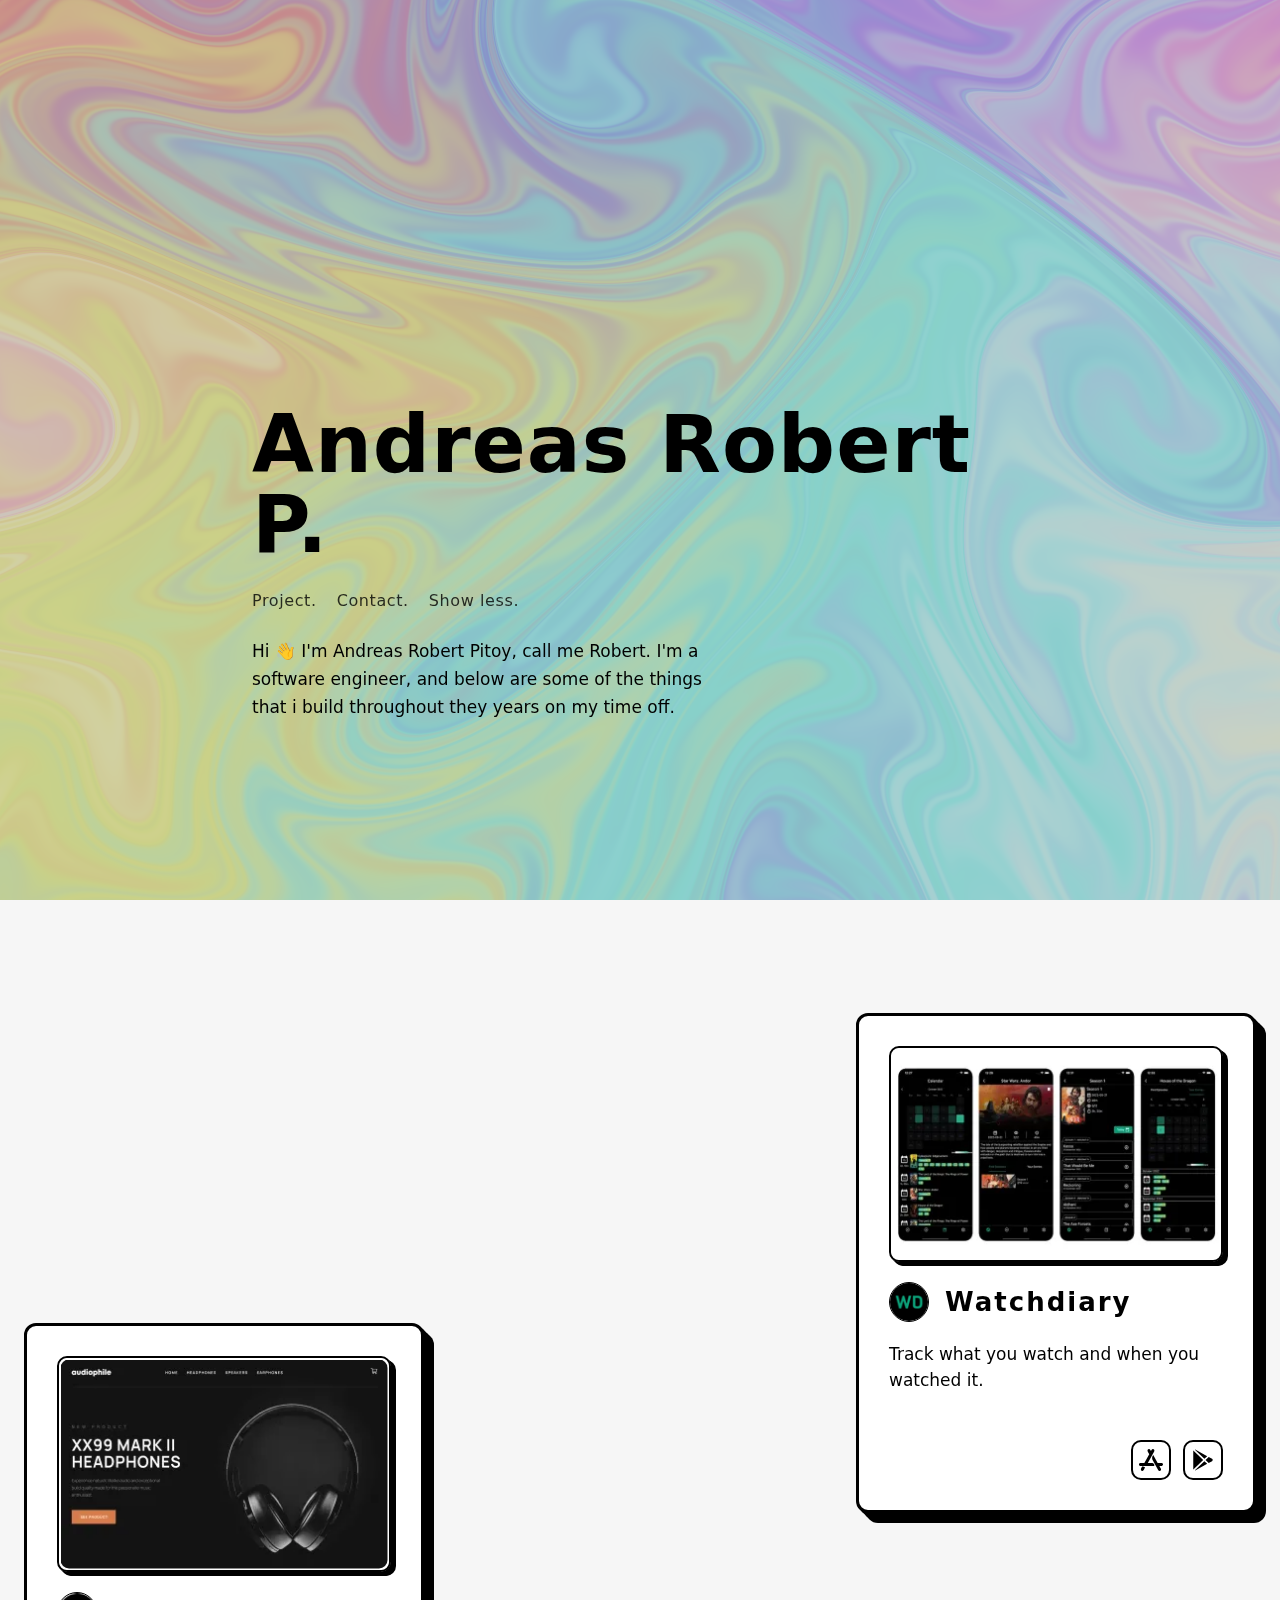
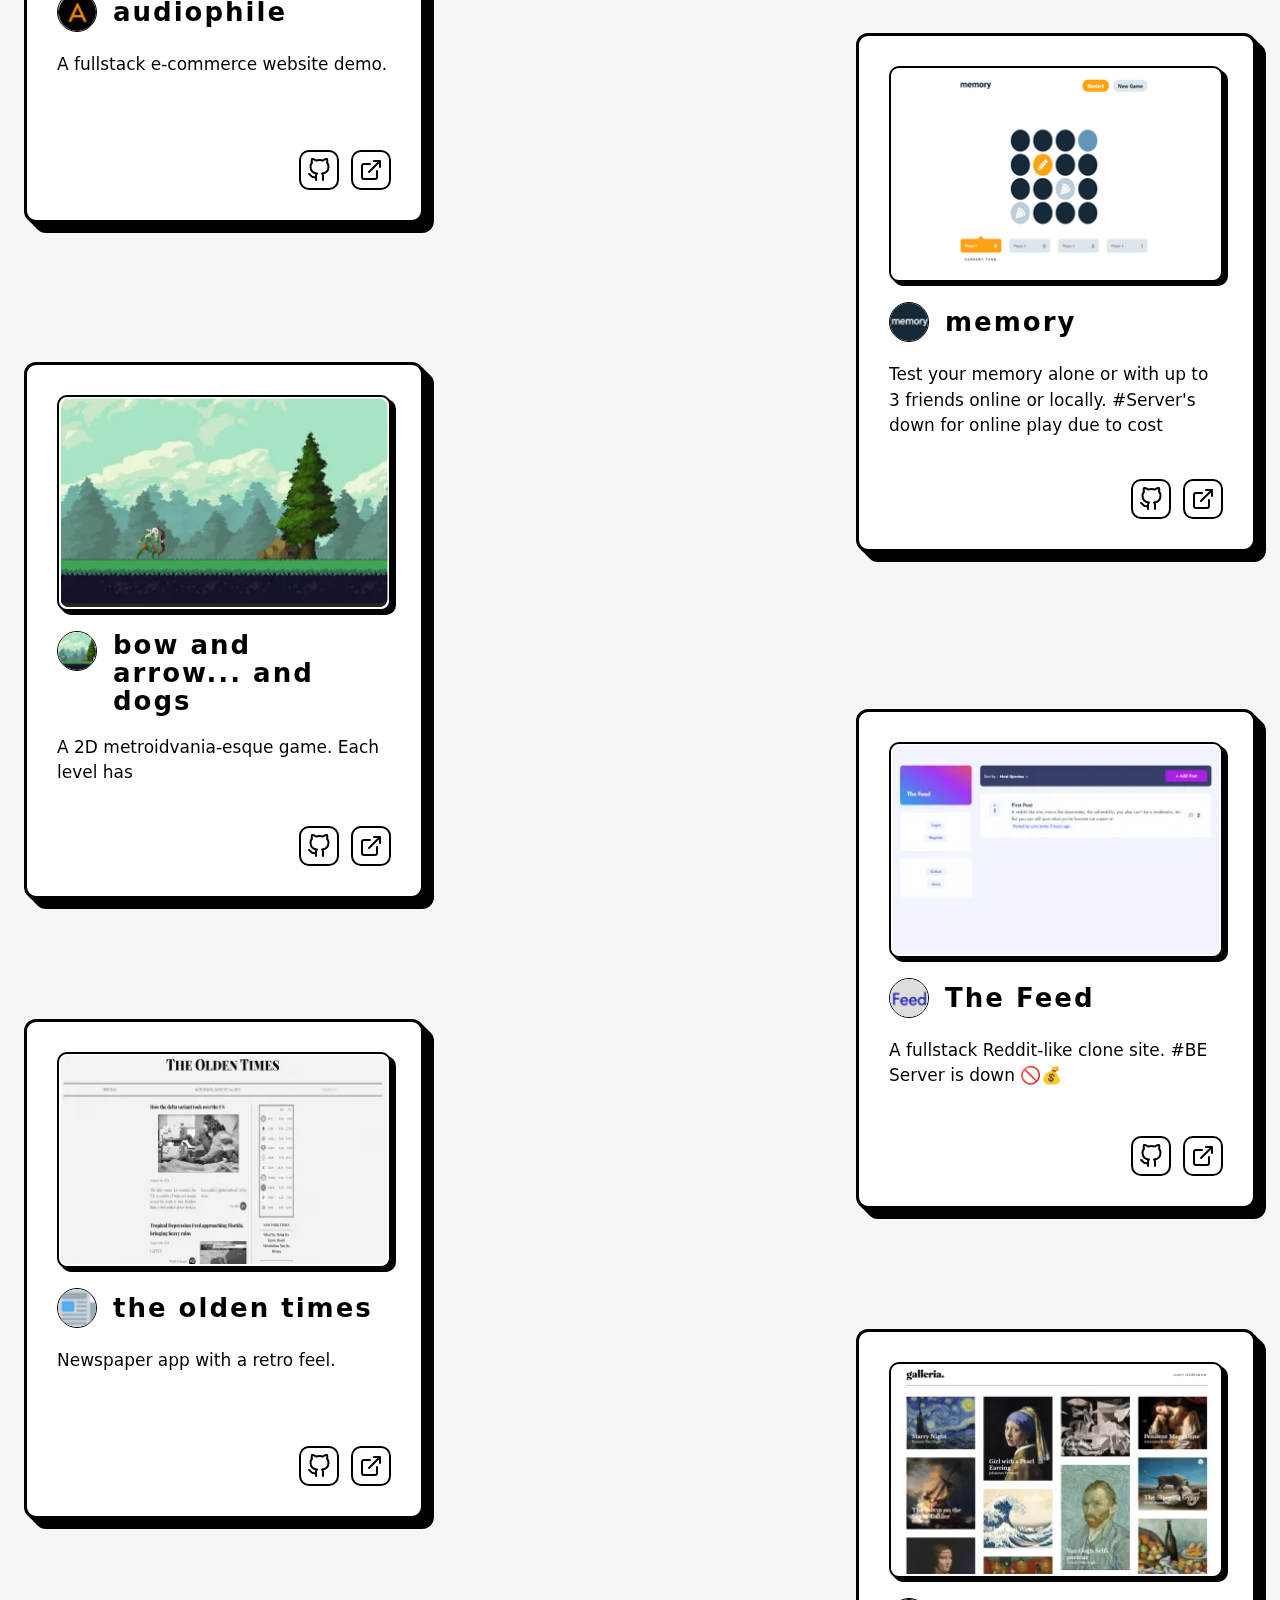
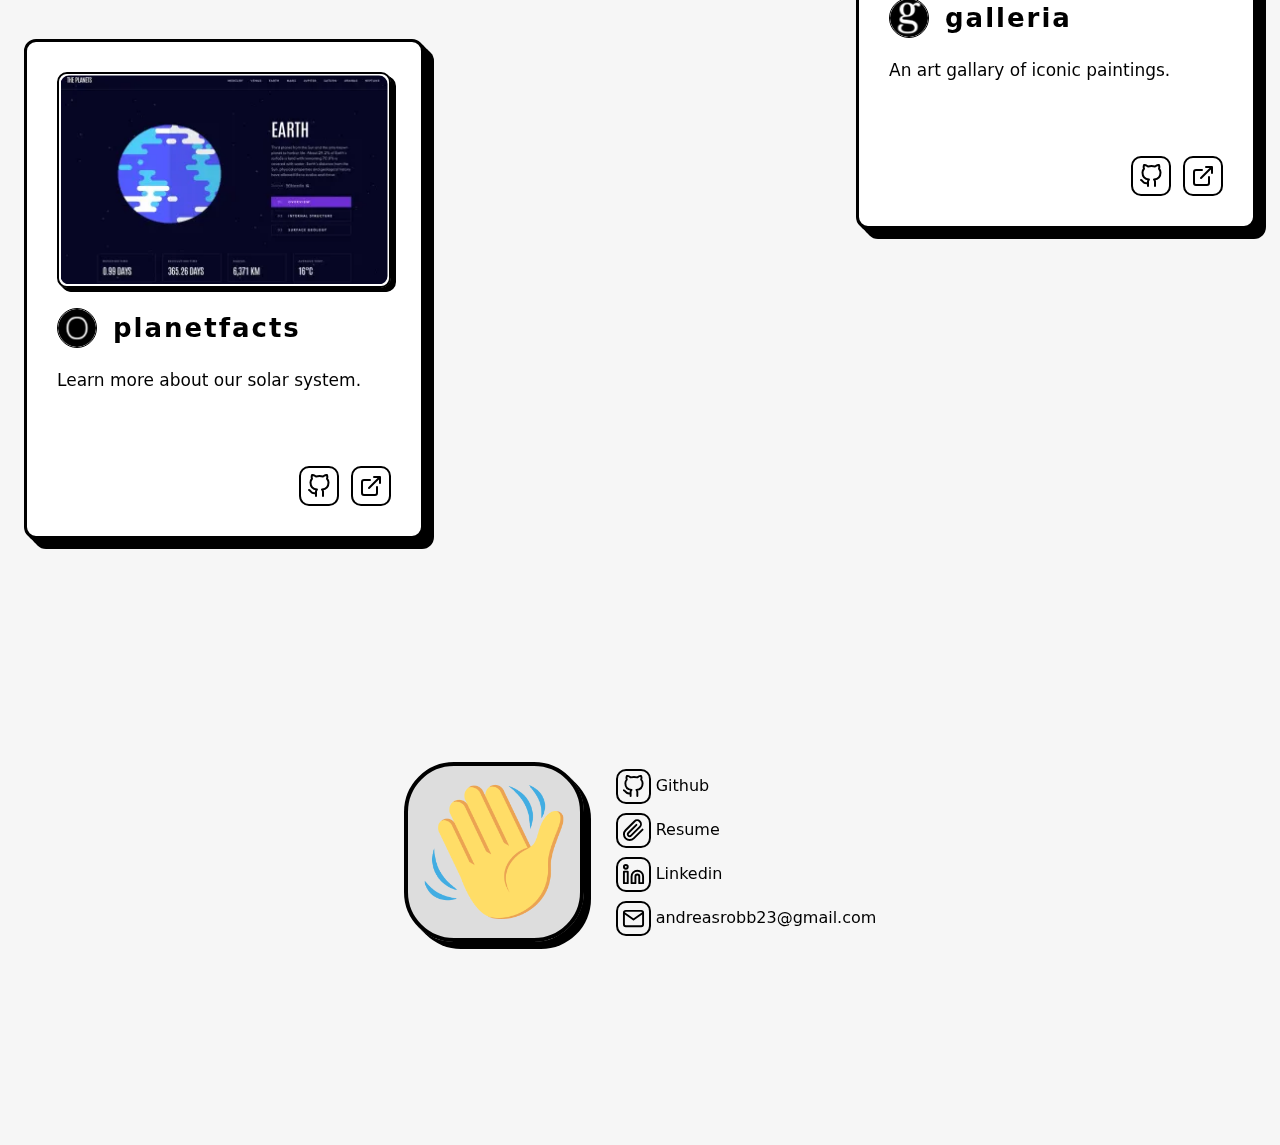
==== commit 0ebd0366: "new canvas" ====
--- a/index.html
+++ b/index.html
@@ -1 +1 @@
-<!DOCTYPE html><html lang=en><head><meta charset=UTF-8><meta content="width=device-width" name=viewport><link href=/favicon.ico rel=icon type=image/svg+xml><meta content="Astro v1.9.2" name=generator><meta content="Andreas Robert Pitoy" name=title property=og:title><meta content=Website property=og:type><meta content=https://res.cloudinary.com/img23/image/upload/v1628459830/homepage_einqkh.png name=image property=og:image><meta content="Hi, I'm Andreas Robert Pitoy, call me Robert. I'm a full stack developer based in Jakarta." name=description property=og:description><meta content="Andreas Robert Pitoy" name=author><meta content="Andreas Robert Pitoy" name=title property=og:title><title>Andreas Robert Pitoy</title><script async src="https://www.googletagmanager.com/gtag/js?id=G-9Y49XNPXEF"></script><script>function gtag(){dataLayer.push(arguments)}window.dataLayer=window.dataLayer||[],gtag("js",new Date),gtag("config","G-9Y49XNPXEF")</script><link href=/assets/index.e034d34a.css rel=stylesheet /><script type=module>const n=document.getElementById("show-link"),l=document.getElementById("project-link"),d=document.getElementById("contact-link");n?.addEventListener("click",(()=>{const t="true"==n.getAttribute("data-show"),e=document.getElementById("desc");n.setAttribute("data-show",t?"false":"true"),n.textContent=t?"Show more.":"Show less.",e.classList.add("hidden"),e.textContent=t?"Hi 👋 call me Robert.":"Hi 👋 I'm Andreas Robert Pitoy, call me Robert. I'm a software engineer, and below are some of the things that i build throughout they years on my time off.",setTimeout((()=>{e.classList.remove("hidden")}),1)})),l?.addEventListener("click",(()=>{document.getElementById("project")?.scrollIntoView({behavior:"smooth"})})),d?.addEventListener("click",(()=>{document.getElementById("contact")?.scrollIntoView({behavior:"smooth"})}));const h=document.querySelectorAll(".stack-right"),m=document.querySelectorAll(".stack-left"),u=document.querySelectorAll(".expand-stack"),y=document.querySelectorAll(".collapse-stack");u.forEach((t=>{t.addEventListener("click",(()=>{const e=t.getAttribute("data-order"),s=document.querySelector(`.m-stack[data-order="${e}"]`);document.querySelector(`.collapse-stack[data-order="${e}"]`).classList.remove("hidden"),t.classList.add("hidden"),s.classList.remove("hid"),s.classList.add("vis")}))})),y.forEach((t=>{t.addEventListener("click",(()=>{const e=t.getAttribute("data-order"),s=document.querySelector(`.m-stack[data-order="${e}"]`);document.querySelector(`.expand-stack[data-order="${e}"]`).classList.remove("hidden"),t.classList.add("hidden"),s.classList.remove("vis"),s.classList.add("hid")}))}));const v=new IntersectionObserver((t=>{t.forEach((t=>{const e=t.target;t.isIntersecting?(e.style.opacity="1",e.style.transform="translateX(0)",e.style.transition="all 0.4s"):(e.style.opacity="0",e.style.transform="translateX(-50px)",e.style.transition="all 0.4s 1s")}))}),{rootMargin:"-200px 0px 0px 0px",threshold:1}),p=new IntersectionObserver((t=>{t.forEach((t=>{const e=t.target;t.isIntersecting?(e.style.opacity="1",e.style.transform="translateX(0)",e.style.transition="all 0.4s"):(e.style.opacity="0",e.style.transform="translateX(50px)",e.style.transition="all 0.4s 1s")}))}),{rootMargin:"-200px 0px 0px 0px",threshold:1});m.forEach((function(t){t.style.opacity="0",t.style.transform="translateX(-50px)",v.observe(t)})),h.forEach((function(t){t.style.opacity="0",t.style.transform="translateX(50px)",p.observe(t)}));class f{constructor(){this.cnv=document.querySelector("canvas"),this.ctx=this.cnv.getContext("2d"),this.circlesNum=25,this.minRadius=500,this.maxRadius=500,this.speed=.009,this.setCanvasSize(),this.createCircles(),this.drawAnimation()}setCanvasSize(){this.w=this.cnv.width=innerWidth*devicePixelRatio,this.h=this.cnv.height=innerHeight*devicePixelRatio,this.ctx.scale(devicePixelRatio,devicePixelRatio)}createCircles(){this.circles=[];for(let t=0;t<this.circlesNum;++t)this.circles.push(new w(this.w,this.h,this.minRadius,this.maxRadius))}drawCircles(){this.circles.forEach((t=>t.draw(this.ctx,this.speed)))}clearCanvas(){this.ctx.clearRect(0,0,this.w,this.h)}drawAnimation(){this.clearCanvas(),this.drawCircles(),window.requestAnimationFrame((()=>this.drawAnimation()))}}class w{constructor(t,e,s,a){this.x=Math.random()*t,this.y=Math.random()*e,this.angle=Math.random()*Math.PI*2,this.radius=Math.random()*(a-s)+s;var i=250*Math.random()-180,r=250*Math.random()-180,o=(i+r)/2;this.firstColor=`hsla(${i>0?i:360+i}, 100%, 70%, 0.4)`,this.firstHalfColor=`hsla(${o>0?o:360+o}, 100%, 70%, 0.75)`,this.secondColor=`hsla(${r>0?r:360+r}, 100%, 70%, 0)`}draw(t,e){this.angle+=e;const s=this.x+200*Math.cos(this.angle),a=this.y+200*Math.sin(this.angle),i=t.createRadialGradient(s,a,0,s,a,this.radius);i.addColorStop(0,this.firstColor),i.addColorStop(1,this.secondColor),t.globalCompositeOperation="overlay ",t.fillStyle=i,t.beginPath(),t.arc(s,a,this.radius,0,2*Math.PI),t.fill()}}window.onload=()=>{new f}</script></head><body><main><canvas class="fixed h-screen left-0 top-0 w-screen z-[-1]"></canvas><section class="mx-auto animate-fade-in max-w-[800px] mb-[48vh] md:animate-fade-in-l mt-[35vh] px-3 xs:mt-[45vh]"><h1 class="font-[900] leading-[65px] text-[19.2vw] tracking-[1px] xs:leading-[80px] xs:text-[80px]">Andreas Robert P.</h1><ul class="mb-6 flex mt-6 opacity-80"><li class="font-[400] cursor-pointer tracking-[0.6px]" id=project-link>Project.</li><li class="font-[400] cursor-pointer tracking-[0.6px] mx-5" id=contact-link>Contact.</li><li class="font-[400] cursor-pointer tracking-[0.6px]" id=show-link data-show=true>Show less.</li></ul><p class="text-[17px] animate-fade-in leading-[28px] max-w-[450px]" id=desc>Hi 👋 I'm Andreas Robert Pitoy, call me Robert. I'm a software engineer, and below are some of the things that i build throughout they years on my time off.</p></section><section class="lg:px-6 flex flex-col"><div class="astro-F5OOTS35 flex justify-center"><div class="astro-F5OOTS35 lg:flex hidden w-[850px]"></div><div class="astro-F5OOTS35 border-black flex flex-col relative border-[3px] lg:mb-[-50px] lg:mt-[-140px] lg:w-[400px] min-h-[500px] mt-[100px] p-[30px] project-card rounded-[12px] shadow-card shrink-0 w-[90%]" id=project><div class="astro-F5OOTS35 border-black border-t absolute hidden lg:flex top-[300px] w-[59%] left-[-70%] stack-right"><ul class="astro-F5OOTS35 mt-1"><li class=astro-F5OOTS35>Flutter.</li><li class=astro-F5OOTS35>Golang.</li><li class=astro-F5OOTS35>AWS Lambda.</li><li class=astro-F5OOTS35>DynamoDB.</li><li class=astro-F5OOTS35>AWS API Gateway.</li><li class=astro-F5OOTS35>Auth0.</li><li class=astro-F5OOTS35>Dart.</li><li class=astro-F5OOTS35>Flutter Provider.</li></ul></div><div class="astro-F5OOTS35 border-black rounded-[10px] border-[2px] shadow-image"><img alt=Watchdiary class="astro-F5OOTS35 rounded-[10px] bg-white mx-auto p-[1.5px]" height=211 src=/assets/watchdiaryImg_1wPV5y.webp width=330 decoding=async loading=lazy></div><div class="astro-F5OOTS35 flex items-center my-5"><img alt=Watchdiary class="astro-F5OOTS35 border-black border rounded-full h-[40px] mb-auto mr-4 shrink-0 w-[40px]" height=40 src=/assets/watchdiary_1qyBha.png width=40 decoding=async loading=lazy><h2 class="astro-F5OOTS35 font-bold leading-7 text-[26px] tracking-[2px]">Watchdiary</h2></div><p class="astro-F5OOTS35 text-[17px]">Track what you watch and when you watched it.</p><div class="astro-F5OOTS35 flex justify-end mt-auto pt-[40px]"><a class=astro-F5OOTS35 href=https://apps.apple.com/app/watchdiary-track-movie-tv/id6443872727><img alt=appstore class="astro-F5OOTS35 border-black h-[40px] w-[40px] border-2 p-[6px] rounded-[10px] ml-3 hover:shadow-play" height=40 src=/appstore.svg width=40> </a><a class=astro-F5OOTS35 href="https://play.google.com/store/apps/details?id=com.main.watchdiary"><img alt=playstore class="astro-F5OOTS35 border-black h-[40px] w-[40px] border-2 p-[6px] rounded-[10px] ml-3 hover:shadow-blu" height=40 src=/playstore.svg width=40></a></div><div class="astro-F5OOTS35 border-black flex flex-col relative border-t items-center lg:hidden min-h-[46px] mt-[30px]"><div class="astro-F5OOTS35 border-black flex border cursor-pointer h-[25px] justify-center rounded-full text-center w-[25px] absolute collapse-stack hidden items-center left-0 top-2" data-order=1><span class="astro-F5OOTS35 mt-[-1.5px]">-</span></div><ul class="astro-F5OOTS35 mt-1 flex-col hid m-stack text-center" data-order=1><li class="astro-F5OOTS35 mt-1">Flutter.</li><li class="astro-F5OOTS35 mt-1">Golang.</li><li class="astro-F5OOTS35 mt-1">AWS Lambda.</li><li class="astro-F5OOTS35 mt-1">DynamoDB.</li><li class="astro-F5OOTS35 mt-1">AWS API Gateway.</li><li class="astro-F5OOTS35 mt-1">Auth0.</li><li class="astro-F5OOTS35 mt-1">Dart.</li><li class="astro-F5OOTS35 mt-1">Flutter Provider.</li></ul><button class="astro-F5OOTS35 border-black flex border cursor-pointer h-[25px] justify-center rounded-full text-center w-[25px] expand-stack items-centerv m-2" data-order=1><span class="astro-F5OOTS35 mt-[-1.5px]">+</span></button></div></div></div><div class="astro-F5OOTS35 flex justify-center"><div class="astro-F5OOTS35 border-black flex flex-col relative border-[3px] lg:mb-[-50px] lg:mt-[-140px] lg:w-[400px] min-h-[500px] mt-[100px] p-[30px] project-card rounded-[12px] shadow-card shrink-0 w-[90%]" id=project><div class="astro-F5OOTS35 border-black border-t absolute hidden lg:flex top-[300px] w-[59%] right-[-70%] stack-left"><ul class="astro-F5OOTS35 mt-1"><li class=astro-F5OOTS35>Node js.</li><li class=astro-F5OOTS35>Jwt.</li><li class=astro-F5OOTS35>MongoDB.</li><li class=astro-F5OOTS35>GraphQL.</li><li class=astro-F5OOTS35>Next js.</li><li class=astro-F5OOTS35>React.</li><li class=astro-F5OOTS35>Styled Components.</li><li class=astro-F5OOTS35>TypeScript.</li></ul></div><div class="astro-F5OOTS35 border-black rounded-[10px] border-[2px] shadow-image"><img alt=audiophile class="astro-F5OOTS35 rounded-[10px] bg-white mx-auto p-[1.5px]" height=211 src=/assets/audiophileImg_eN90I.webp width=330 decoding=async loading=lazy></div><div class="astro-F5OOTS35 flex items-center my-5"><img alt=audiophile class="astro-F5OOTS35 border-black border rounded-full h-[40px] mb-auto mr-4 shrink-0 w-[40px]" height=40 src=/assets/audiophile_2khETf.png width=40 decoding=async loading=lazy><h2 class="astro-F5OOTS35 font-bold leading-7 text-[26px] tracking-[2px]">audiophile</h2></div><p class="astro-F5OOTS35 text-[17px]">A fullstack e-commerce website demo.</p><div class="astro-F5OOTS35 flex justify-end mt-auto pt-[40px]"><a class=astro-F5OOTS35 href=https://github.com/andreasrobert/ecommerce-audiophile-client><img alt=github class="astro-F5OOTS35 border-black h-[40px] w-[40px] border-2 p-[6px] rounded-[10px] hover:shadow-git" height=40 src=/github.svg width=40> </a><a class=astro-F5OOTS35 href=https://ecommerce-audiophile.netlify.app><img alt=link class="astro-F5OOTS35 border-black h-[40px] w-[40px] border-2 p-[6px] rounded-[10px] ml-3 hover:shadow-red" height=40 src=/external-link.svg width=40></a></div><div class="astro-F5OOTS35 border-black flex flex-col relative border-t items-center lg:hidden min-h-[46px] mt-[30px]"><div class="astro-F5OOTS35 border-black flex border cursor-pointer h-[25px] justify-center rounded-full text-center w-[25px] absolute collapse-stack hidden items-center left-0 top-2" data-order=2><span class="astro-F5OOTS35 mt-[-1.5px]">-</span></div><ul class="astro-F5OOTS35 mt-1 flex-col hid m-stack text-center" data-order=2><li class="astro-F5OOTS35 mt-1">Node js.</li><li class="astro-F5OOTS35 mt-1">Jwt.</li><li class="astro-F5OOTS35 mt-1">MongoDB.</li><li class="astro-F5OOTS35 mt-1">GraphQL.</li><li class="astro-F5OOTS35 mt-1">Next js.</li><li class="astro-F5OOTS35 mt-1">React.</li><li class="astro-F5OOTS35 mt-1">Styled Components.</li><li class="astro-F5OOTS35 mt-1">TypeScript.</li></ul><button class="astro-F5OOTS35 border-black flex border cursor-pointer h-[25px] justify-center rounded-full text-center w-[25px] expand-stack items-centerv m-2" data-order=2><span class="astro-F5OOTS35 mt-[-1.5px]">+</span></button></div></div><div class="astro-F5OOTS35 lg:flex hidden w-[850px]"></div></div><div class="astro-F5OOTS35 flex justify-center"><div class="astro-F5OOTS35 lg:flex hidden w-[850px]"></div><div class="astro-F5OOTS35 border-black flex flex-col relative border-[3px] lg:mb-[-50px] lg:mt-[-140px] lg:w-[400px] min-h-[500px] mt-[100px] p-[30px] project-card rounded-[12px] shadow-card shrink-0 w-[90%]" id=project><div class="astro-F5OOTS35 border-black border-t absolute hidden lg:flex top-[300px] w-[59%] left-[-70%] stack-right"><ul class="astro-F5OOTS35 mt-1"><li class=astro-F5OOTS35>Golang.</li><li class=astro-F5OOTS35>gorilla/websocket.</li><li class=astro-F5OOTS35>Vue.</li><li class=astro-F5OOTS35>Vuex.</li><li class=astro-F5OOTS35>Composition API.</li><li class=astro-F5OOTS35>Tailwind.</li><li class=astro-F5OOTS35>JavaScript.</li></ul></div><div class="astro-F5OOTS35 border-black rounded-[10px] border-[2px] shadow-image"><img alt=memory class="astro-F5OOTS35 rounded-[10px] bg-white mx-auto p-[1.5px]" height=211 src=/assets/memoryImg_ZRaBQV.png width=330 decoding=async loading=lazy></div><div class="astro-F5OOTS35 flex items-center my-5"><img alt=memory class="astro-F5OOTS35 border-black border rounded-full h-[40px] mb-auto mr-4 shrink-0 w-[40px]" height=40 src=/assets/memory_Z1ndTcH.png width=40 decoding=async loading=lazy><h2 class="astro-F5OOTS35 font-bold leading-7 text-[26px] tracking-[2px]">memory</h2></div><p class="astro-F5OOTS35 text-[17px]">Test your memory alone or with up to 3 friends online or locally. #Server&#39;s down for online play due to cost</p><div class="astro-F5OOTS35 flex justify-end mt-auto pt-[40px]"><a class=astro-F5OOTS35 href=https://github.com/andreasrobert/vite-memory-game><img alt=github class="astro-F5OOTS35 border-black h-[40px] w-[40px] border-2 p-[6px] rounded-[10px] hover:shadow-git" height=40 src=/github.svg width=40> </a><a class=astro-F5OOTS35 href=https://memory-vite.netlify.app/ ><img alt=link class="astro-F5OOTS35 border-black h-[40px] w-[40px] border-2 p-[6px] rounded-[10px] ml-3 hover:shadow-red" height=40 src=/external-link.svg width=40></a></div><div class="astro-F5OOTS35 border-black flex flex-col relative border-t items-center lg:hidden min-h-[46px] mt-[30px]"><div class="astro-F5OOTS35 border-black flex border cursor-pointer h-[25px] justify-center rounded-full text-center w-[25px] absolute collapse-stack hidden items-center left-0 top-2" data-order=3><span class="astro-F5OOTS35 mt-[-1.5px]">-</span></div><ul class="astro-F5OOTS35 mt-1 flex-col hid m-stack text-center" data-order=3><li class="astro-F5OOTS35 mt-1">Golang.</li><li class="astro-F5OOTS35 mt-1">gorilla/websocket.</li><li class="astro-F5OOTS35 mt-1">Vue.</li><li class="astro-F5OOTS35 mt-1">Vuex.</li><li class="astro-F5OOTS35 mt-1">Composition API.</li><li class="astro-F5OOTS35 mt-1">Tailwind.</li><li class="astro-F5OOTS35 mt-1">JavaScript.</li></ul><button class="astro-F5OOTS35 border-black flex border cursor-pointer h-[25px] justify-center rounded-full text-center w-[25px] expand-stack items-centerv m-2" data-order=3><span class="astro-F5OOTS35 mt-[-1.5px]">+</span></button></div></div></div><div class="astro-F5OOTS35 flex justify-center"><div class="astro-F5OOTS35 border-black flex flex-col relative border-[3px] lg:mb-[-50px] lg:mt-[-140px] lg:w-[400px] min-h-[500px] mt-[100px] p-[30px] project-card rounded-[12px] shadow-card shrink-0 w-[90%]" id=project><div class="astro-F5OOTS35 border-black border-t absolute hidden lg:flex top-[300px] w-[59%] right-[-70%] stack-left"><ul class="astro-F5OOTS35 mt-1"><li class=astro-F5OOTS35>Unity.</li><li class=astro-F5OOTS35>C#.</li></ul></div><div class="astro-F5OOTS35 border-black rounded-[10px] border-[2px] shadow-image"><img alt="bow and arrow... and dogs" class="astro-F5OOTS35 rounded-[10px] bg-white mx-auto p-[1.5px]" height=211 src=/assets/bowImg_2pxPIj.webp width=330 decoding=async loading=lazy></div><div class="astro-F5OOTS35 flex items-center my-5"><img alt="bow and arrow... and dogs" class="astro-F5OOTS35 border-black border rounded-full h-[40px] mb-auto mr-4 shrink-0 w-[40px]" height=40 src=/assets/bowImg_5FRrh.webp width=40 decoding=async loading=lazy><h2 class="astro-F5OOTS35 font-bold leading-7 text-[26px] tracking-[2px]">bow and arrow... and dogs</h2></div><p class="astro-F5OOTS35 text-[17px]">A 2D metroidvania-esque game. Each level has</p><div class="astro-F5OOTS35 flex justify-end mt-auto pt-[40px]"><a class=astro-F5OOTS35 href=https://github.com/andreasrobert><img alt=github class="astro-F5OOTS35 border-black h-[40px] w-[40px] border-2 p-[6px] rounded-[10px] hover:shadow-git" height=40 src=/github.svg width=40> </a><a class=astro-F5OOTS35 href=https://andreas-robert.itch.io/bow-and-arrow-and-dogs><img alt=link class="astro-F5OOTS35 border-black h-[40px] w-[40px] border-2 p-[6px] rounded-[10px] ml-3 hover:shadow-red" height=40 src=/external-link.svg width=40></a></div><div class="astro-F5OOTS35 border-black flex flex-col relative border-t items-center lg:hidden min-h-[46px] mt-[30px]"><div class="astro-F5OOTS35 border-black flex border cursor-pointer h-[25px] justify-center rounded-full text-center w-[25px] absolute collapse-stack hidden items-center left-0 top-2" data-order=4><span class="astro-F5OOTS35 mt-[-1.5px]">-</span></div><ul class="astro-F5OOTS35 mt-1 flex-col hid m-stack text-center" data-order=4><li class="astro-F5OOTS35 mt-1">Unity.</li><li class="astro-F5OOTS35 mt-1">C#.</li></ul><button class="astro-F5OOTS35 border-black flex border cursor-pointer h-[25px] justify-center rounded-full text-center w-[25px] expand-stack items-centerv m-2" data-order=4><span class="astro-F5OOTS35 mt-[-1.5px]">+</span></button></div></div><div class="astro-F5OOTS35 lg:flex hidden w-[850px]"></div></div><div class="astro-F5OOTS35 flex justify-center"><div class="astro-F5OOTS35 lg:flex hidden w-[850px]"></div><div class="astro-F5OOTS35 border-black flex flex-col relative border-[3px] lg:mb-[-50px] lg:mt-[-140px] lg:w-[400px] min-h-[500px] mt-[100px] p-[30px] project-card rounded-[12px] shadow-card shrink-0 w-[90%]" id=project><div class="astro-F5OOTS35 border-black border-t absolute hidden lg:flex top-[300px] w-[59%] left-[-70%] stack-right"><ul class="astro-F5OOTS35 mt-1"><li class=astro-F5OOTS35>Node js.</li><li class=astro-F5OOTS35>Jwt.</li><li class=astro-F5OOTS35>Postgres.</li><li class=astro-F5OOTS35>Next js.</li><li class=astro-F5OOTS35>React.</li><li class=astro-F5OOTS35>Chakra UI.</li><li class=astro-F5OOTS35>TypeScript.</li></ul></div><div class="astro-F5OOTS35 border-black rounded-[10px] border-[2px] shadow-image"><img alt="The Feed" class="astro-F5OOTS35 rounded-[10px] bg-white mx-auto p-[1.5px]" height=211 src=/assets/feedImg_1VMzcO.webp width=330 decoding=async loading=lazy></div><div class="astro-F5OOTS35 flex items-center my-5"><img alt="The Feed" class="astro-F5OOTS35 border-black border rounded-full h-[40px] mb-auto mr-4 shrink-0 w-[40px]" height=40 src=/assets/feed_Z1Fly0V.png width=40 decoding=async loading=lazy><h2 class="astro-F5OOTS35 font-bold leading-7 text-[26px] tracking-[2px]">The Feed</h2></div><p class="astro-F5OOTS35 text-[17px]">A fullstack Reddit-like clone site. #BE Server is down 🚫💰</p><div class="astro-F5OOTS35 flex justify-end mt-auto pt-[40px]"><a class=astro-F5OOTS35 href=https://github.com/andreasrobert/feed-client><img alt=github class="astro-F5OOTS35 border-black h-[40px] w-[40px] border-2 p-[6px] rounded-[10px] hover:shadow-git" height=40 src=/github.svg width=40> </a><a class=astro-F5OOTS35 href=https://thefeed.netlify.app/ ><img alt=link class="astro-F5OOTS35 border-black h-[40px] w-[40px] border-2 p-[6px] rounded-[10px] ml-3 hover:shadow-red" height=40 src=/external-link.svg width=40></a></div><div class="astro-F5OOTS35 border-black flex flex-col relative border-t items-center lg:hidden min-h-[46px] mt-[30px]"><div class="astro-F5OOTS35 border-black flex border cursor-pointer h-[25px] justify-center rounded-full text-center w-[25px] absolute collapse-stack hidden items-center left-0 top-2" data-order=5><span class="astro-F5OOTS35 mt-[-1.5px]">-</span></div><ul class="astro-F5OOTS35 mt-1 flex-col hid m-stack text-center" data-order=5><li class="astro-F5OOTS35 mt-1">Node js.</li><li class="astro-F5OOTS35 mt-1">Jwt.</li><li class="astro-F5OOTS35 mt-1">Postgres.</li><li class="astro-F5OOTS35 mt-1">Next js.</li><li class="astro-F5OOTS35 mt-1">React.</li><li class="astro-F5OOTS35 mt-1">Chakra UI.</li><li class="astro-F5OOTS35 mt-1">TypeScript.</li></ul><button class="astro-F5OOTS35 border-black flex border cursor-pointer h-[25px] justify-center rounded-full text-center w-[25px] expand-stack items-centerv m-2" data-order=5><span class="astro-F5OOTS35 mt-[-1.5px]">+</span></button></div></div></div><div class="astro-F5OOTS35 flex justify-center"><div class="astro-F5OOTS35 border-black flex flex-col relative border-[3px] lg:mb-[-50px] lg:mt-[-140px] lg:w-[400px] min-h-[500px] mt-[100px] p-[30px] project-card rounded-[12px] shadow-card shrink-0 w-[90%]" id=project><div class="astro-F5OOTS35 border-black border-t absolute hidden lg:flex top-[300px] w-[59%] right-[-70%] stack-left"><ul class="astro-F5OOTS35 mt-1"><li class=astro-F5OOTS35>Gnews API.</li><li class=astro-F5OOTS35>Coingecko API.</li><li class=astro-F5OOTS35>Theguardian API.</li><li class=astro-F5OOTS35>Nytimes API.</li><li class=astro-F5OOTS35>Next js.</li><li class=astro-F5OOTS35>React.</li><li class=astro-F5OOTS35>Chakra UI.</li><li class=astro-F5OOTS35>TypeScript.</li></ul></div><div class="astro-F5OOTS35 border-black rounded-[10px] border-[2px] shadow-image"><img alt="the olden times" class="astro-F5OOTS35 rounded-[10px] bg-white mx-auto p-[1.5px]" height=211 src=/assets/oldTimeImg_Z1zrbb0.webp width=330 decoding=async loading=lazy></div><div class="astro-F5OOTS35 flex items-center my-5"><img alt="the olden times" class="astro-F5OOTS35 border-black border rounded-full h-[40px] mb-auto mr-4 shrink-0 w-[40px]" height=40 src=/assets/oldTime_1lsdPs.png width=40 decoding=async loading=lazy><h2 class="astro-F5OOTS35 font-bold leading-7 text-[26px] tracking-[2px]">the olden times</h2></div><p class="astro-F5OOTS35 text-[17px]">Newspaper app with a retro feel.</p><div class="astro-F5OOTS35 flex justify-end mt-auto pt-[40px]"><a class=astro-F5OOTS35 href=https://github.com/andreasrobert/new-times-client><img alt=github class="astro-F5OOTS35 border-black h-[40px] w-[40px] border-2 p-[6px] rounded-[10px] hover:shadow-git" height=40 src=/github.svg width=40> </a><a class=astro-F5OOTS35 href=https://oldentimes.netlify.app/ ><img alt=link class="astro-F5OOTS35 border-black h-[40px] w-[40px] border-2 p-[6px] rounded-[10px] ml-3 hover:shadow-red" height=40 src=/external-link.svg width=40></a></div><div class="astro-F5OOTS35 border-black flex flex-col relative border-t items-center lg:hidden min-h-[46px] mt-[30px]"><div class="astro-F5OOTS35 border-black flex border cursor-pointer h-[25px] justify-center rounded-full text-center w-[25px] absolute collapse-stack hidden items-center left-0 top-2" data-order=6><span class="astro-F5OOTS35 mt-[-1.5px]">-</span></div><ul class="astro-F5OOTS35 mt-1 flex-col hid m-stack text-center" data-order=6><li class="astro-F5OOTS35 mt-1">Gnews API.</li><li class="astro-F5OOTS35 mt-1">Coingecko API.</li><li class="astro-F5OOTS35 mt-1">Theguardian API.</li><li class="astro-F5OOTS35 mt-1">Nytimes API.</li><li class="astro-F5OOTS35 mt-1">Next js.</li><li class="astro-F5OOTS35 mt-1">React.</li><li class="astro-F5OOTS35 mt-1">Chakra UI.</li><li class="astro-F5OOTS35 mt-1">TypeScript.</li></ul><button class="astro-F5OOTS35 border-black flex border cursor-pointer h-[25px] justify-center rounded-full text-center w-[25px] expand-stack items-centerv m-2" data-order=6><span class="astro-F5OOTS35 mt-[-1.5px]">+</span></button></div></div><div class="astro-F5OOTS35 lg:flex hidden w-[850px]"></div></div><div class="astro-F5OOTS35 flex justify-center"><div class="astro-F5OOTS35 lg:flex hidden w-[850px]"></div><div class="astro-F5OOTS35 border-black flex flex-col relative border-[3px] lg:mb-[-50px] lg:mt-[-140px] lg:w-[400px] min-h-[500px] mt-[100px] p-[30px] project-card rounded-[12px] shadow-card shrink-0 w-[90%]" id=project><div class="astro-F5OOTS35 border-black border-t absolute hidden lg:flex top-[300px] w-[59%] left-[-70%] stack-right"><ul class="astro-F5OOTS35 mt-1"><li class=astro-F5OOTS35>Next js.</li><li class=astro-F5OOTS35>React.</li><li class=astro-F5OOTS35>Chakra UI.</li><li class=astro-F5OOTS35>Framer Motion.</li><li class=astro-F5OOTS35>TypeScript.</li></ul></div><div class="astro-F5OOTS35 border-black rounded-[10px] border-[2px] shadow-image"><img alt=galleria class="astro-F5OOTS35 rounded-[10px] bg-white mx-auto p-[1.5px]" height=211 src=/assets/theGallaImg_Z15G65s.webp width=330 decoding=async loading=lazy></div><div class="astro-F5OOTS35 flex items-center my-5"><img alt=galleria class="astro-F5OOTS35 border-black border rounded-full h-[40px] mb-auto mr-4 shrink-0 w-[40px]" height=40 src=/assets/theGalla_2kekNT.png width=40 decoding=async loading=lazy><h2 class="astro-F5OOTS35 font-bold leading-7 text-[26px] tracking-[2px]">galleria</h2></div><p class="astro-F5OOTS35 text-[17px]">An art gallary of iconic paintings.</p><div class="astro-F5OOTS35 flex justify-end mt-auto pt-[40px]"><a class=astro-F5OOTS35 href=https://github.com/andreasrobert/galleria-slideshow-site-chakra-ui><img alt=github class="astro-F5OOTS35 border-black h-[40px] w-[40px] border-2 p-[6px] rounded-[10px] hover:shadow-git" height=40 src=/github.svg width=40> </a><a class=astro-F5OOTS35 href=https://thegalla.netlify.app><img alt=link class="astro-F5OOTS35 border-black h-[40px] w-[40px] border-2 p-[6px] rounded-[10px] ml-3 hover:shadow-red" height=40 src=/external-link.svg width=40></a></div><div class="astro-F5OOTS35 border-black flex flex-col relative border-t items-center lg:hidden min-h-[46px] mt-[30px]"><div class="astro-F5OOTS35 border-black flex border cursor-pointer h-[25px] justify-center rounded-full text-center w-[25px] absolute collapse-stack hidden items-center left-0 top-2" data-order=7><span class="astro-F5OOTS35 mt-[-1.5px]">-</span></div><ul class="astro-F5OOTS35 mt-1 flex-col hid m-stack text-center" data-order=7><li class="astro-F5OOTS35 mt-1">Next js.</li><li class="astro-F5OOTS35 mt-1">React.</li><li class="astro-F5OOTS35 mt-1">Chakra UI.</li><li class="astro-F5OOTS35 mt-1">Framer Motion.</li><li class="astro-F5OOTS35 mt-1">TypeScript.</li></ul><button class="astro-F5OOTS35 border-black flex border cursor-pointer h-[25px] justify-center rounded-full text-center w-[25px] expand-stack items-centerv m-2" data-order=7><span class="astro-F5OOTS35 mt-[-1.5px]">+</span></button></div></div></div><div class="astro-F5OOTS35 flex justify-center"><div class="astro-F5OOTS35 border-black flex flex-col relative border-[3px] lg:mb-[-50px] lg:mt-[-140px] lg:w-[400px] min-h-[500px] mt-[100px] p-[30px] project-card rounded-[12px] shadow-card shrink-0 w-[90%]" id=project><div class="astro-F5OOTS35 border-black border-t absolute hidden lg:flex top-[300px] w-[59%] right-[-70%] stack-left"><ul class="astro-F5OOTS35 mt-1"><li class=astro-F5OOTS35>Next js.</li><li class=astro-F5OOTS35>React.</li><li class=astro-F5OOTS35>Styled Components.</li><li class=astro-F5OOTS35>Framer Motion.</li><li class=astro-F5OOTS35>TypeScript.</li></ul></div><div class="astro-F5OOTS35 border-black rounded-[10px] border-[2px] shadow-image"><img alt=planetfacts class="astro-F5OOTS35 rounded-[10px] bg-white mx-auto p-[1.5px]" height=211 src=/assets/planetfactsImg_Zrnbvy.webp width=330 decoding=async loading=lazy></div><div class="astro-F5OOTS35 flex items-center my-5"><img alt=planetfacts class="astro-F5OOTS35 border-black border rounded-full h-[40px] mb-auto mr-4 shrink-0 w-[40px]" height=40 src=/assets/planetfacts_Z2boKJ9.png width=40 decoding=async loading=lazy><h2 class="astro-F5OOTS35 font-bold leading-7 text-[26px] tracking-[2px]">planetfacts</h2></div><p class="astro-F5OOTS35 text-[17px]">Learn more about our solar system.</p><div class="astro-F5OOTS35 flex justify-end mt-auto pt-[40px]"><a class=astro-F5OOTS35 href=https://github.com/andreasrobert/planet-fact-nextjs><img alt=github class="astro-F5OOTS35 border-black h-[40px] w-[40px] border-2 p-[6px] rounded-[10px] hover:shadow-git" height=40 src=/github.svg width=40> </a><a class=astro-F5OOTS35 href=https://planetfacts.netlify.app><img alt=link class="astro-F5OOTS35 border-black h-[40px] w-[40px] border-2 p-[6px] rounded-[10px] ml-3 hover:shadow-red" height=40 src=/external-link.svg width=40></a></div><div class="astro-F5OOTS35 border-black flex flex-col relative border-t items-center lg:hidden min-h-[46px] mt-[30px]"><div class="astro-F5OOTS35 border-black flex border cursor-pointer h-[25px] justify-center rounded-full text-center w-[25px] absolute collapse-stack hidden items-center left-0 top-2" data-order=8><span class="astro-F5OOTS35 mt-[-1.5px]">-</span></div><ul class="astro-F5OOTS35 mt-1 flex-col hid m-stack text-center" data-order=8><li class="astro-F5OOTS35 mt-1">Next js.</li><li class="astro-F5OOTS35 mt-1">React.</li><li class="astro-F5OOTS35 mt-1">Styled Components.</li><li class="astro-F5OOTS35 mt-1">Framer Motion.</li><li class="astro-F5OOTS35 mt-1">TypeScript.</li></ul><button class="astro-F5OOTS35 border-black flex border cursor-pointer h-[25px] justify-center rounded-full text-center w-[25px] expand-stack items-centerv m-2" data-order=8><span class="astro-F5OOTS35 mt-[-1.5px]">+</span></button></div></div><div class="astro-F5OOTS35 lg:flex hidden w-[850px]"></div></div></section><footer class="astro-PJEQHTEY flex flex-col items-center justify-center mb-[200px] md:flex-row mt-[270px]" id=contact><div class="border-black astro-PJEQHTEY bg-shade border-4 h-[180px] rounded-[50px] shadow-hand w-[180px]"><img alt="waving hand" class="astro-PJEQHTEY p-3 wave" height=512 src=/hand.png width=512></div><div class="astro-PJEQHTEY md:mt-[10px] ml-8 mt-8"><ul class=astro-PJEQHTEY><li class=astro-PJEQHTEY><a class=astro-PJEQHTEY href=https://github.com/andreasrobert><img alt=github class="astro-PJEQHTEY hover:shadow-git" height=40 src=/github.svg width=40> Github</a></li><li class=astro-PJEQHTEY><a class=astro-PJEQHTEY href="/Andreas Robert Pitoy Resume.pdf"><img alt=resume class="astro-PJEQHTEY hover:shadow-whi" height=40 src=/paperclip.svg width=40> Resume</a></li><li class=astro-PJEQHTEY><a class=astro-PJEQHTEY href=https://www.linkedin.com/in/robertpitoy/ ><img alt=linkedin class="astro-PJEQHTEY hover:shadow-blu" height=40 src=/linkedin.svg width=40> Linkedin</a></li><li class=astro-PJEQHTEY><a class=astro-PJEQHTEY href=mailto:andreasrobb23@gmail.com><img alt=email class="astro-PJEQHTEY hover:shadow-red" height=40 src=/mail.svg width=40> andreasrobb23@gmail.com</a></li></ul></div></footer></main></body></html>+<!DOCTYPE html><html lang=en><head><meta charset=UTF-8><meta content="width=device-width" name=viewport><link href=/favicon.ico rel=icon type=image/svg+xml><meta content="Astro v1.9.2" name=generator><meta content="Andreas Robert Pitoy" name=title property=og:title><meta content=Website property=og:type><meta content=https://res.cloudinary.com/img23/image/upload/v1628459830/homepage_einqkh.png name=image property=og:image><meta content="Hi, I'm Andreas Robert Pitoy, call me Robert. I'm a full stack developer based in Jakarta." name=description property=og:description><meta content="Andreas Robert Pitoy" name=author><meta content="Andreas Robert Pitoy" name=title property=og:title><title>Andreas Robert Pitoy</title><script src="https://www.googletagmanager.com/gtag/js?id=G-9Y49XNPXEF" async></script><script>function gtag(){dataLayer.push(arguments)}window.dataLayer=window.dataLayer||[],gtag("js",new Date),gtag("config","G-9Y49XNPXEF")</script><link href=/assets/index.d9eabbd3.css rel=stylesheet /><script src=/hoisted.16af40e5.js type=module></script></head><body><main><canvas class="fixed h-screen left-0 top-0 w-screen z-[-1]" id=canvas></canvas><section class="mx-auto animate-fade-in max-w-[800px] mb-[48vh] md:animate-fade-in-l mt-[35vh] px-3 xs:mt-[45vh]"><h1 class="font-[900] leading-[65px] text-[19.2vw] tracking-[1px] xs:leading-[80px] xs:text-[80px]">Andreas Robert P.</h1><ul class="mb-6 flex mt-6 opacity-80"><li class="font-[400] cursor-pointer tracking-[0.6px]" id=project-link>Project.</li><li class="font-[400] cursor-pointer tracking-[0.6px] mx-5" id=contact-link>Contact.</li><li class="font-[400] cursor-pointer tracking-[0.6px]" id=show-link data-show=true>Show less.</li></ul><p class="text-[17px] animate-fade-in leading-[28px] max-w-[450px]" id=desc>Hi 👋 I'm Andreas Robert Pitoy, call me Robert. I'm a software engineer, and below are some of the things that i build throughout they years on my time off.</p></section><section class="lg:px-6 flex flex-col"><div class="astro-OZRAF767 flex justify-center"><div class="astro-OZRAF767 lg:flex hidden w-[850px]"></div><div class="astro-OZRAF767 border-black flex flex-col relative bg-white border-[3px] lg:mb-[-50px] lg:mt-[-140px] lg:w-[400px] min-h-[500px] mt-[100px] p-[30px] project-card rounded-[12px] shadow-card shrink-0 w-[90%]" id=project><div class="astro-OZRAF767 border-black border-t absolute hidden lg:flex top-[300px] w-[59%] left-[-70%] stack-right"><ul class="astro-OZRAF767 mt-1"><li class=astro-OZRAF767>Flutter.</li><li class=astro-OZRAF767>Golang.</li><li class=astro-OZRAF767>AWS Lambda.</li><li class=astro-OZRAF767>DynamoDB.</li><li class=astro-OZRAF767>AWS API Gateway.</li><li class=astro-OZRAF767>Auth0.</li><li class=astro-OZRAF767>Dart.</li><li class=astro-OZRAF767>Flutter Provider.</li></ul></div><div class="astro-OZRAF767 border-black rounded-[10px] border-[2px] shadow-image"><img alt=Watchdiary class="astro-OZRAF767 rounded-[10px] bg-white mx-auto p-[1.5px]" height=211 src=/assets/watchdiaryImg_Z2j6tVL.webp width=330 decoding=async loading=lazy></div><div class="astro-OZRAF767 flex items-center my-5"><img alt=Watchdiary class="astro-OZRAF767 border-black border rounded-full h-[40px] mb-auto mr-4 shrink-0 w-[40px]" height=40 src=/assets/watchdiary_Z2pnNKa.png width=40 decoding=async loading=lazy><h2 class="astro-OZRAF767 font-bold leading-7 text-[26px] tracking-[2px]">Watchdiary</h2></div><p class="astro-OZRAF767 text-[17px]">Track what you watch and when you watched it.</p><div class="astro-OZRAF767 flex justify-end mt-auto pt-[40px]"><a class=astro-OZRAF767 href=https://apps.apple.com/app/watchdiary-track-movie-tv/id6443872727><img alt=appstore class="astro-OZRAF767 border-black h-[40px] w-[40px] border-2 p-[6px] rounded-[10px] ml-3 hover:shadow-play" height=40 src=/appstore.svg width=40> </a><a class=astro-OZRAF767 href="https://play.google.com/store/apps/details?id=com.main.watchdiary"><img alt=playstore class="astro-OZRAF767 border-black h-[40px] w-[40px] border-2 p-[6px] rounded-[10px] ml-3 hover:shadow-blu" height=40 src=/playstore.svg width=40></a></div><div class="astro-OZRAF767 border-black flex items-center border-t flex-col lg:hidden min-h-[46px] mt-[30px] relative"><div class="astro-OZRAF767 border-black flex items-center border cursor-pointer h-[25px] justify-center rounded-full text-center w-[25px] absolute collapse-stack hidden left-0 top-2" data-order=1><span class="astro-OZRAF767 mt-[-1.5px]">-</span></div><ul class="astro-OZRAF767 mt-1 flex-col hid m-stack text-center" data-order=1><li class="astro-OZRAF767 mt-1">Flutter.</li><li class="astro-OZRAF767 mt-1">Golang.</li><li class="astro-OZRAF767 mt-1">AWS Lambda.</li><li class="astro-OZRAF767 mt-1">DynamoDB.</li><li class="astro-OZRAF767 mt-1">AWS API Gateway.</li><li class="astro-OZRAF767 mt-1">Auth0.</li><li class="astro-OZRAF767 mt-1">Dart.</li><li class="astro-OZRAF767 mt-1">Flutter Provider.</li></ul><button class="astro-OZRAF767 border-black flex items-center border cursor-pointer h-[25px] justify-center rounded-full text-center w-[25px] expand-stack m-2" data-order=1><span class="astro-OZRAF767 ml-[1px] mt-[-2.5px]">+</span></button></div></div></div><div class="astro-OZRAF767 flex justify-center"><div class="astro-OZRAF767 border-black flex flex-col relative bg-white border-[3px] lg:mb-[-50px] lg:mt-[-140px] lg:w-[400px] min-h-[500px] mt-[100px] p-[30px] project-card rounded-[12px] shadow-card shrink-0 w-[90%]" id=project><div class="astro-OZRAF767 border-black border-t absolute hidden lg:flex top-[300px] w-[59%] right-[-70%] stack-left"><ul class="astro-OZRAF767 mt-1"><li class=astro-OZRAF767>Node js.</li><li class=astro-OZRAF767>Jwt.</li><li class=astro-OZRAF767>MongoDB.</li><li class=astro-OZRAF767>GraphQL.</li><li class=astro-OZRAF767>Next js.</li><li class=astro-OZRAF767>React.</li><li class=astro-OZRAF767>Styled Components.</li><li class=astro-OZRAF767>TypeScript.</li></ul></div><div class="astro-OZRAF767 border-black rounded-[10px] border-[2px] shadow-image"><img alt=audiophile class="astro-OZRAF767 rounded-[10px] bg-white mx-auto p-[1.5px]" height=211 src=/assets/audiophileImg_1t2QMk.webp width=330 decoding=async loading=lazy></div><div class="astro-OZRAF767 flex items-center my-5"><img alt=audiophile class="astro-OZRAF767 border-black border rounded-full h-[40px] mb-auto mr-4 shrink-0 w-[40px]" height=40 src=/assets/audiophile_Z1vEK85.png width=40 decoding=async loading=lazy><h2 class="astro-OZRAF767 font-bold leading-7 text-[26px] tracking-[2px]">audiophile</h2></div><p class="astro-OZRAF767 text-[17px]">A fullstack e-commerce website demo.</p><div class="astro-OZRAF767 flex justify-end mt-auto pt-[40px]"><a class=astro-OZRAF767 href=https://github.com/andreasrobert/ecommerce-audiophile-client><img alt=github class="astro-OZRAF767 border-black h-[40px] w-[40px] border-2 p-[6px] rounded-[10px] hover:shadow-git" height=40 src=/github.svg width=40> </a><a class=astro-OZRAF767 href=https://ecommerce-audiophile.netlify.app><img alt=link class="astro-OZRAF767 border-black h-[40px] w-[40px] border-2 p-[6px] rounded-[10px] ml-3 hover:shadow-red" height=40 src=/external-link.svg width=40></a></div><div class="astro-OZRAF767 border-black flex items-center border-t flex-col lg:hidden min-h-[46px] mt-[30px] relative"><div class="astro-OZRAF767 border-black flex items-center border cursor-pointer h-[25px] justify-center rounded-full text-center w-[25px] absolute collapse-stack hidden left-0 top-2" data-order=2><span class="astro-OZRAF767 mt-[-1.5px]">-</span></div><ul class="astro-OZRAF767 mt-1 flex-col hid m-stack text-center" data-order=2><li class="astro-OZRAF767 mt-1">Node js.</li><li class="astro-OZRAF767 mt-1">Jwt.</li><li class="astro-OZRAF767 mt-1">MongoDB.</li><li class="astro-OZRAF767 mt-1">GraphQL.</li><li class="astro-OZRAF767 mt-1">Next js.</li><li class="astro-OZRAF767 mt-1">React.</li><li class="astro-OZRAF767 mt-1">Styled Components.</li><li class="astro-OZRAF767 mt-1">TypeScript.</li></ul><button class="astro-OZRAF767 border-black flex items-center border cursor-pointer h-[25px] justify-center rounded-full text-center w-[25px] expand-stack m-2" data-order=2><span class="astro-OZRAF767 ml-[1px] mt-[-2.5px]">+</span></button></div></div><div class="astro-OZRAF767 lg:flex hidden w-[850px]"></div></div><div class="astro-OZRAF767 flex justify-center"><div class="astro-OZRAF767 lg:flex hidden w-[850px]"></div><div class="astro-OZRAF767 border-black flex flex-col relative bg-white border-[3px] lg:mb-[-50px] lg:mt-[-140px] lg:w-[400px] min-h-[500px] mt-[100px] p-[30px] project-card rounded-[12px] shadow-card shrink-0 w-[90%]" id=project><div class="astro-OZRAF767 border-black border-t absolute hidden lg:flex top-[300px] w-[59%] left-[-70%] stack-right"><ul class="astro-OZRAF767 mt-1"><li class=astro-OZRAF767>Golang.</li><li class=astro-OZRAF767>gorilla/websocket.</li><li class=astro-OZRAF767>Vue.</li><li class=astro-OZRAF767>Vuex.</li><li class=astro-OZRAF767>Composition API.</li><li class=astro-OZRAF767>Tailwind.</li><li class=astro-OZRAF767>JavaScript.</li></ul></div><div class="astro-OZRAF767 border-black rounded-[10px] border-[2px] shadow-image"><img alt=memory class="astro-OZRAF767 rounded-[10px] bg-white mx-auto p-[1.5px]" height=211 src=/assets/memoryImg_m45TF.png width=330 decoding=async loading=lazy></div><div class="astro-OZRAF767 flex items-center my-5"><img alt=memory class="astro-OZRAF767 border-black border rounded-full h-[40px] mb-auto mr-4 shrink-0 w-[40px]" height=40 src=/assets/memory_Z8Ybq6.png width=40 decoding=async loading=lazy><h2 class="astro-OZRAF767 font-bold leading-7 text-[26px] tracking-[2px]">memory</h2></div><p class="astro-OZRAF767 text-[17px]">Test your memory alone or with up to 3 friends online or locally. #Server&#39;s down for online play due to cost</p><div class="astro-OZRAF767 flex justify-end mt-auto pt-[40px]"><a class=astro-OZRAF767 href=https://github.com/andreasrobert/vite-memory-game><img alt=github class="astro-OZRAF767 border-black h-[40px] w-[40px] border-2 p-[6px] rounded-[10px] hover:shadow-git" height=40 src=/github.svg width=40> </a><a class=astro-OZRAF767 href=https://memory-vite.netlify.app/ ><img alt=link class="astro-OZRAF767 border-black h-[40px] w-[40px] border-2 p-[6px] rounded-[10px] ml-3 hover:shadow-red" height=40 src=/external-link.svg width=40></a></div><div class="astro-OZRAF767 border-black flex items-center border-t flex-col lg:hidden min-h-[46px] mt-[30px] relative"><div class="astro-OZRAF767 border-black flex items-center border cursor-pointer h-[25px] justify-center rounded-full text-center w-[25px] absolute collapse-stack hidden left-0 top-2" data-order=3><span class="astro-OZRAF767 mt-[-1.5px]">-</span></div><ul class="astro-OZRAF767 mt-1 flex-col hid m-stack text-center" data-order=3><li class="astro-OZRAF767 mt-1">Golang.</li><li class="astro-OZRAF767 mt-1">gorilla/websocket.</li><li class="astro-OZRAF767 mt-1">Vue.</li><li class="astro-OZRAF767 mt-1">Vuex.</li><li class="astro-OZRAF767 mt-1">Composition API.</li><li class="astro-OZRAF767 mt-1">Tailwind.</li><li class="astro-OZRAF767 mt-1">JavaScript.</li></ul><button class="astro-OZRAF767 border-black flex items-center border cursor-pointer h-[25px] justify-center rounded-full text-center w-[25px] expand-stack m-2" data-order=3><span class="astro-OZRAF767 ml-[1px] mt-[-2.5px]">+</span></button></div></div></div><div class="astro-OZRAF767 flex justify-center"><div class="astro-OZRAF767 border-black flex flex-col relative bg-white border-[3px] lg:mb-[-50px] lg:mt-[-140px] lg:w-[400px] min-h-[500px] mt-[100px] p-[30px] project-card rounded-[12px] shadow-card shrink-0 w-[90%]" id=project><div class="astro-OZRAF767 border-black border-t absolute hidden lg:flex top-[300px] w-[59%] right-[-70%] stack-left"><ul class="astro-OZRAF767 mt-1"><li class=astro-OZRAF767>Unity.</li><li class=astro-OZRAF767>C#.</li></ul></div><div class="astro-OZRAF767 border-black rounded-[10px] border-[2px] shadow-image"><img alt="bow and arrow... and dogs" class="astro-OZRAF767 rounded-[10px] bg-white mx-auto p-[1.5px]" height=211 src=/assets/bowImg_Z1qozj1.webp width=330 decoding=async loading=lazy></div><div class="astro-OZRAF767 flex items-center my-5"><img alt="bow and arrow... and dogs" class="astro-OZRAF767 border-black border rounded-full h-[40px] mb-auto mr-4 shrink-0 w-[40px]" height=40 src=/assets/bowImg_1jUAdS.webp width=40 decoding=async loading=lazy><h2 class="astro-OZRAF767 font-bold leading-7 text-[26px] tracking-[2px]">bow and arrow... and dogs</h2></div><p class="astro-OZRAF767 text-[17px]">A 2D metroidvania-esque game. Each level has</p><div class="astro-OZRAF767 flex justify-end mt-auto pt-[40px]"><a class=astro-OZRAF767 href=https://github.com/andreasrobert><img alt=github class="astro-OZRAF767 border-black h-[40px] w-[40px] border-2 p-[6px] rounded-[10px] hover:shadow-git" height=40 src=/github.svg width=40> </a><a class=astro-OZRAF767 href=https://andreas-robert.itch.io/bow-and-arrow-and-dogs><img alt=link class="astro-OZRAF767 border-black h-[40px] w-[40px] border-2 p-[6px] rounded-[10px] ml-3 hover:shadow-red" height=40 src=/external-link.svg width=40></a></div><div class="astro-OZRAF767 border-black flex items-center border-t flex-col lg:hidden min-h-[46px] mt-[30px] relative"><div class="astro-OZRAF767 border-black flex items-center border cursor-pointer h-[25px] justify-center rounded-full text-center w-[25px] absolute collapse-stack hidden left-0 top-2" data-order=4><span class="astro-OZRAF767 mt-[-1.5px]">-</span></div><ul class="astro-OZRAF767 mt-1 flex-col hid m-stack text-center" data-order=4><li class="astro-OZRAF767 mt-1">Unity.</li><li class="astro-OZRAF767 mt-1">C#.</li></ul><button class="astro-OZRAF767 border-black flex items-center border cursor-pointer h-[25px] justify-center rounded-full text-center w-[25px] expand-stack m-2" data-order=4><span class="astro-OZRAF767 ml-[1px] mt-[-2.5px]">+</span></button></div></div><div class="astro-OZRAF767 lg:flex hidden w-[850px]"></div></div><div class="astro-OZRAF767 flex justify-center"><div class="astro-OZRAF767 lg:flex hidden w-[850px]"></div><div class="astro-OZRAF767 border-black flex flex-col relative bg-white border-[3px] lg:mb-[-50px] lg:mt-[-140px] lg:w-[400px] min-h-[500px] mt-[100px] p-[30px] project-card rounded-[12px] shadow-card shrink-0 w-[90%]" id=project><div class="astro-OZRAF767 border-black border-t absolute hidden lg:flex top-[300px] w-[59%] left-[-70%] stack-right"><ul class="astro-OZRAF767 mt-1"><li class=astro-OZRAF767>Node js.</li><li class=astro-OZRAF767>Jwt.</li><li class=astro-OZRAF767>Postgres.</li><li class=astro-OZRAF767>Next js.</li><li class=astro-OZRAF767>React.</li><li class=astro-OZRAF767>Chakra UI.</li><li class=astro-OZRAF767>TypeScript.</li></ul></div><div class="astro-OZRAF767 border-black rounded-[10px] border-[2px] shadow-image"><img alt="The Feed" class="astro-OZRAF767 rounded-[10px] bg-white mx-auto p-[1.5px]" height=211 src=/assets/feedImg_Z1T9POv.webp width=330 decoding=async loading=lazy></div><div class="astro-OZRAF767 flex items-center my-5"><img alt="The Feed" class="astro-OZRAF767 border-black border rounded-full h-[40px] mb-auto mr-4 shrink-0 w-[40px]" height=40 src=/assets/feed_Zr6Pek.png width=40 decoding=async loading=lazy><h2 class="astro-OZRAF767 font-bold leading-7 text-[26px] tracking-[2px]">The Feed</h2></div><p class="astro-OZRAF767 text-[17px]">A fullstack Reddit-like clone site. #BE Server is down 🚫💰</p><div class="astro-OZRAF767 flex justify-end mt-auto pt-[40px]"><a class=astro-OZRAF767 href=https://github.com/andreasrobert/feed-client><img alt=github class="astro-OZRAF767 border-black h-[40px] w-[40px] border-2 p-[6px] rounded-[10px] hover:shadow-git" height=40 src=/github.svg width=40> </a><a class=astro-OZRAF767 href=https://thefeed.netlify.app/ ><img alt=link class="astro-OZRAF767 border-black h-[40px] w-[40px] border-2 p-[6px] rounded-[10px] ml-3 hover:shadow-red" height=40 src=/external-link.svg width=40></a></div><div class="astro-OZRAF767 border-black flex items-center border-t flex-col lg:hidden min-h-[46px] mt-[30px] relative"><div class="astro-OZRAF767 border-black flex items-center border cursor-pointer h-[25px] justify-center rounded-full text-center w-[25px] absolute collapse-stack hidden left-0 top-2" data-order=5><span class="astro-OZRAF767 mt-[-1.5px]">-</span></div><ul class="astro-OZRAF767 mt-1 flex-col hid m-stack text-center" data-order=5><li class="astro-OZRAF767 mt-1">Node js.</li><li class="astro-OZRAF767 mt-1">Jwt.</li><li class="astro-OZRAF767 mt-1">Postgres.</li><li class="astro-OZRAF767 mt-1">Next js.</li><li class="astro-OZRAF767 mt-1">React.</li><li class="astro-OZRAF767 mt-1">Chakra UI.</li><li class="astro-OZRAF767 mt-1">TypeScript.</li></ul><button class="astro-OZRAF767 border-black flex items-center border cursor-pointer h-[25px] justify-center rounded-full text-center w-[25px] expand-stack m-2" data-order=5><span class="astro-OZRAF767 ml-[1px] mt-[-2.5px]">+</span></button></div></div></div><div class="astro-OZRAF767 flex justify-center"><div class="astro-OZRAF767 border-black flex flex-col relative bg-white border-[3px] lg:mb-[-50px] lg:mt-[-140px] lg:w-[400px] min-h-[500px] mt-[100px] p-[30px] project-card rounded-[12px] shadow-card shrink-0 w-[90%]" id=project><div class="astro-OZRAF767 border-black border-t absolute hidden lg:flex top-[300px] w-[59%] right-[-70%] stack-left"><ul class="astro-OZRAF767 mt-1"><li class=astro-OZRAF767>Gnews API.</li><li class=astro-OZRAF767>Coingecko API.</li><li class=astro-OZRAF767>Theguardian API.</li><li class=astro-OZRAF767>Nytimes API.</li><li class=astro-OZRAF767>Next js.</li><li class=astro-OZRAF767>React.</li><li class=astro-OZRAF767>Chakra UI.</li><li class=astro-OZRAF767>TypeScript.</li></ul></div><div class="astro-OZRAF767 border-black rounded-[10px] border-[2px] shadow-image"><img alt="the olden times" class="astro-OZRAF767 rounded-[10px] bg-white mx-auto p-[1.5px]" height=211 src=/assets/oldTimeImg_Zlcsoo.webp width=330 decoding=async loading=lazy></div><div class="astro-OZRAF767 flex items-center my-5"><img alt="the olden times" class="astro-OZRAF767 border-black border rounded-full h-[40px] mb-auto mr-4 shrink-0 w-[40px]" height=40 src=/assets/oldTime_Z2uucbR.png width=40 decoding=async loading=lazy><h2 class="astro-OZRAF767 font-bold leading-7 text-[26px] tracking-[2px]">the olden times</h2></div><p class="astro-OZRAF767 text-[17px]">Newspaper app with a retro feel.</p><div class="astro-OZRAF767 flex justify-end mt-auto pt-[40px]"><a class=astro-OZRAF767 href=https://github.com/andreasrobert/new-times-client><img alt=github class="astro-OZRAF767 border-black h-[40px] w-[40px] border-2 p-[6px] rounded-[10px] hover:shadow-git" height=40 src=/github.svg width=40> </a><a class=astro-OZRAF767 href=https://oldentimes.netlify.app/ ><img alt=link class="astro-OZRAF767 border-black h-[40px] w-[40px] border-2 p-[6px] rounded-[10px] ml-3 hover:shadow-red" height=40 src=/external-link.svg width=40></a></div><div class="astro-OZRAF767 border-black flex items-center border-t flex-col lg:hidden min-h-[46px] mt-[30px] relative"><div class="astro-OZRAF767 border-black flex items-center border cursor-pointer h-[25px] justify-center rounded-full text-center w-[25px] absolute collapse-stack hidden left-0 top-2" data-order=6><span class="astro-OZRAF767 mt-[-1.5px]">-</span></div><ul class="astro-OZRAF767 mt-1 flex-col hid m-stack text-center" data-order=6><li class="astro-OZRAF767 mt-1">Gnews API.</li><li class="astro-OZRAF767 mt-1">Coingecko API.</li><li class="astro-OZRAF767 mt-1">Theguardian API.</li><li class="astro-OZRAF767 mt-1">Nytimes API.</li><li class="astro-OZRAF767 mt-1">Next js.</li><li class="astro-OZRAF767 mt-1">React.</li><li class="astro-OZRAF767 mt-1">Chakra UI.</li><li class="astro-OZRAF767 mt-1">TypeScript.</li></ul><button class="astro-OZRAF767 border-black flex items-center border cursor-pointer h-[25px] justify-center rounded-full text-center w-[25px] expand-stack m-2" data-order=6><span class="astro-OZRAF767 ml-[1px] mt-[-2.5px]">+</span></button></div></div><div class="astro-OZRAF767 lg:flex hidden w-[850px]"></div></div><div class="astro-OZRAF767 flex justify-center"><div class="astro-OZRAF767 lg:flex hidden w-[850px]"></div><div class="astro-OZRAF767 border-black flex flex-col relative bg-white border-[3px] lg:mb-[-50px] lg:mt-[-140px] lg:w-[400px] min-h-[500px] mt-[100px] p-[30px] project-card rounded-[12px] shadow-card shrink-0 w-[90%]" id=project><div class="astro-OZRAF767 border-black border-t absolute hidden lg:flex top-[300px] w-[59%] left-[-70%] stack-right"><ul class="astro-OZRAF767 mt-1"><li class=astro-OZRAF767>Next js.</li><li class=astro-OZRAF767>React.</li><li class=astro-OZRAF767>Chakra UI.</li><li class=astro-OZRAF767>Framer Motion.</li><li class=astro-OZRAF767>TypeScript.</li></ul></div><div class="astro-OZRAF767 border-black rounded-[10px] border-[2px] shadow-image"><img alt=galleria class="astro-OZRAF767 rounded-[10px] bg-white mx-auto p-[1.5px]" height=211 src=/assets/theGallaImg_8xBG9.webp width=330 decoding=async loading=lazy></div><div class="astro-OZRAF767 flex items-center my-5"><img alt=galleria class="astro-OZRAF767 border-black border rounded-full h-[40px] mb-auto mr-4 shrink-0 w-[40px]" height=40 src=/assets/theGalla_Z1vI5dq.png width=40 decoding=async loading=lazy><h2 class="astro-OZRAF767 font-bold leading-7 text-[26px] tracking-[2px]">galleria</h2></div><p class="astro-OZRAF767 text-[17px]">An art gallary of iconic paintings.</p><div class="astro-OZRAF767 flex justify-end mt-auto pt-[40px]"><a class=astro-OZRAF767 href=https://github.com/andreasrobert/galleria-slideshow-site-chakra-ui><img alt=github class="astro-OZRAF767 border-black h-[40px] w-[40px] border-2 p-[6px] rounded-[10px] hover:shadow-git" height=40 src=/github.svg width=40> </a><a class=astro-OZRAF767 href=https://thegalla.netlify.app><img alt=link class="astro-OZRAF767 border-black h-[40px] w-[40px] border-2 p-[6px] rounded-[10px] ml-3 hover:shadow-red" height=40 src=/external-link.svg width=40></a></div><div class="astro-OZRAF767 border-black flex items-center border-t flex-col lg:hidden min-h-[46px] mt-[30px] relative"><div class="astro-OZRAF767 border-black flex items-center border cursor-pointer h-[25px] justify-center rounded-full text-center w-[25px] absolute collapse-stack hidden left-0 top-2" data-order=7><span class="astro-OZRAF767 mt-[-1.5px]">-</span></div><ul class="astro-OZRAF767 mt-1 flex-col hid m-stack text-center" data-order=7><li class="astro-OZRAF767 mt-1">Next js.</li><li class="astro-OZRAF767 mt-1">React.</li><li class="astro-OZRAF767 mt-1">Chakra UI.</li><li class="astro-OZRAF767 mt-1">Framer Motion.</li><li class="astro-OZRAF767 mt-1">TypeScript.</li></ul><button class="astro-OZRAF767 border-black flex items-center border cursor-pointer h-[25px] justify-center rounded-full text-center w-[25px] expand-stack m-2" data-order=7><span class="astro-OZRAF767 ml-[1px] mt-[-2.5px]">+</span></button></div></div></div><div class="astro-OZRAF767 flex justify-center"><div class="astro-OZRAF767 border-black flex flex-col relative bg-white border-[3px] lg:mb-[-50px] lg:mt-[-140px] lg:w-[400px] min-h-[500px] mt-[100px] p-[30px] project-card rounded-[12px] shadow-card shrink-0 w-[90%]" id=project><div class="astro-OZRAF767 border-black border-t absolute hidden lg:flex top-[300px] w-[59%] right-[-70%] stack-left"><ul class="astro-OZRAF767 mt-1"><li class=astro-OZRAF767>Next js.</li><li class=astro-OZRAF767>React.</li><li class=astro-OZRAF767>Styled Components.</li><li class=astro-OZRAF767>Framer Motion.</li><li class=astro-OZRAF767>TypeScript.</li></ul></div><div class="astro-OZRAF767 border-black rounded-[10px] border-[2px] shadow-image"><img alt=planetfacts class="astro-OZRAF767 rounded-[10px] bg-white mx-auto p-[1.5px]" height=211 src=/assets/planetfactsImg_LQwg3.webp width=330 decoding=async loading=lazy></div><div class="astro-OZRAF767 flex items-center my-5"><img alt=planetfacts class="astro-OZRAF767 border-black border rounded-full h-[40px] mb-auto mr-4 shrink-0 w-[40px]" height=40 src=/assets/planetfacts_ZWa2Wx.png width=40 decoding=async loading=lazy><h2 class="astro-OZRAF767 font-bold leading-7 text-[26px] tracking-[2px]">planetfacts</h2></div><p class="astro-OZRAF767 text-[17px]">Learn more about our solar system.</p><div class="astro-OZRAF767 flex justify-end mt-auto pt-[40px]"><a class=astro-OZRAF767 href=https://github.com/andreasrobert/planet-fact-nextjs><img alt=github class="astro-OZRAF767 border-black h-[40px] w-[40px] border-2 p-[6px] rounded-[10px] hover:shadow-git" height=40 src=/github.svg width=40> </a><a class=astro-OZRAF767 href=https://planetfacts.netlify.app><img alt=link class="astro-OZRAF767 border-black h-[40px] w-[40px] border-2 p-[6px] rounded-[10px] ml-3 hover:shadow-red" height=40 src=/external-link.svg width=40></a></div><div class="astro-OZRAF767 border-black flex items-center border-t flex-col lg:hidden min-h-[46px] mt-[30px] relative"><div class="astro-OZRAF767 border-black flex items-center border cursor-pointer h-[25px] justify-center rounded-full text-center w-[25px] absolute collapse-stack hidden left-0 top-2" data-order=8><span class="astro-OZRAF767 mt-[-1.5px]">-</span></div><ul class="astro-OZRAF767 mt-1 flex-col hid m-stack text-center" data-order=8><li class="astro-OZRAF767 mt-1">Next js.</li><li class="astro-OZRAF767 mt-1">React.</li><li class="astro-OZRAF767 mt-1">Styled Components.</li><li class="astro-OZRAF767 mt-1">Framer Motion.</li><li class="astro-OZRAF767 mt-1">TypeScript.</li></ul><button class="astro-OZRAF767 border-black flex items-center border cursor-pointer h-[25px] justify-center rounded-full text-center w-[25px] expand-stack m-2" data-order=8><span class="astro-OZRAF767 ml-[1px] mt-[-2.5px]">+</span></button></div></div><div class="astro-OZRAF767 lg:flex hidden w-[850px]"></div></div></section><footer class="astro-PJEQHTEY flex flex-col items-center justify-center mb-[200px] md:flex-row mt-[270px]" id=contact><div class="border-black astro-PJEQHTEY bg-shade border-4 h-[180px] rounded-[50px] shadow-hand w-[180px]"><img alt="waving hand" class="astro-PJEQHTEY p-3 wave" height=512 src=/hand.png width=512></div><div class="astro-PJEQHTEY md:mt-[10px] ml-8 mt-8"><ul class=astro-PJEQHTEY><li class=astro-PJEQHTEY><a class=astro-PJEQHTEY href=https://github.com/andreasrobert><img alt=github class="astro-PJEQHTEY hover:shadow-git" height=40 src=/github.svg width=40> Github</a></li><li class=astro-PJEQHTEY><a class=astro-PJEQHTEY href="/Andreas Robert Pitoy Resume.pdf"><img alt=resume class="astro-PJEQHTEY hover:shadow-whi" height=40 src=/paperclip.svg width=40> Resume</a></li><li class=astro-PJEQHTEY><a class=astro-PJEQHTEY href=https://www.linkedin.com/in/robertpitoy/ ><img alt=linkedin class="astro-PJEQHTEY hover:shadow-blu" height=40 src=/linkedin.svg width=40> Linkedin</a></li><li class=astro-PJEQHTEY><a class=astro-PJEQHTEY href=mailto:andreasrobb23@gmail.com><img alt=email class="astro-PJEQHTEY hover:shadow-red" height=40 src=/mail.svg width=40> andreasrobb23@gmail.com</a></li></ul></div></footer></main></body></html>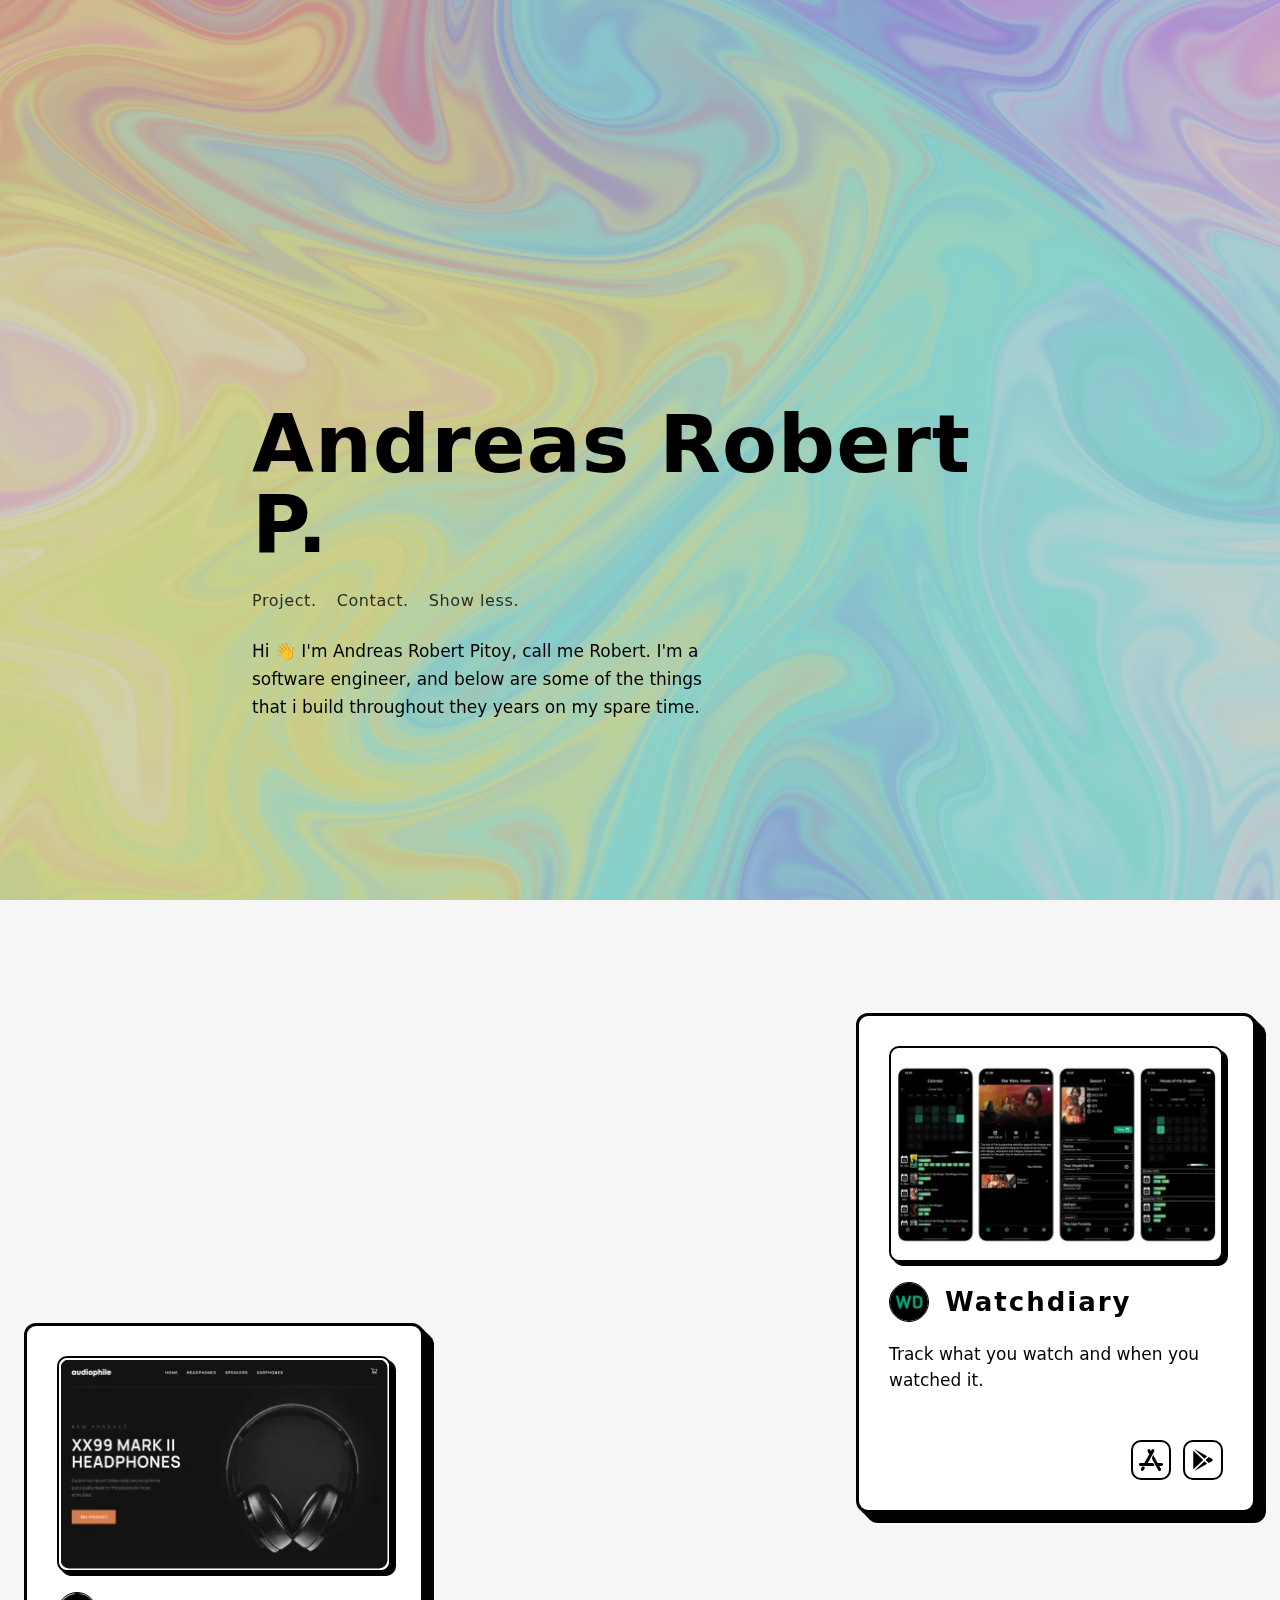
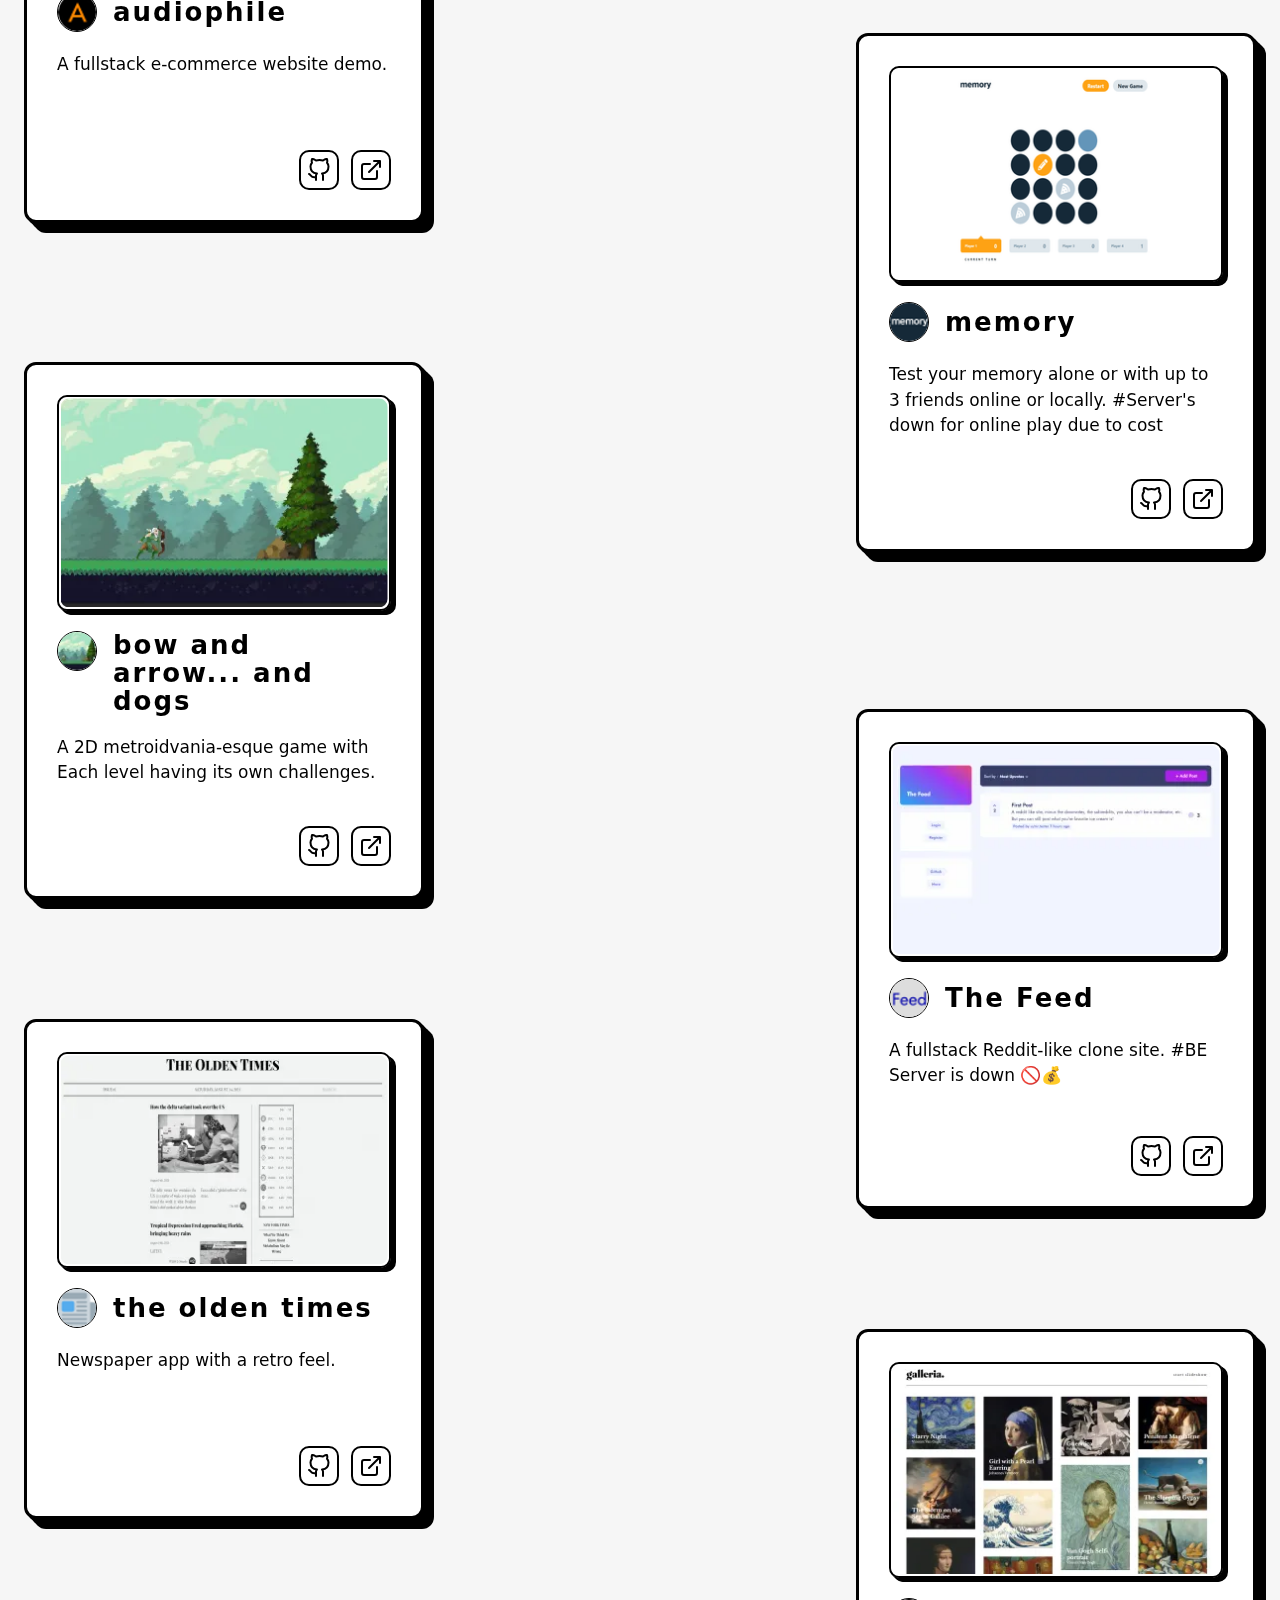
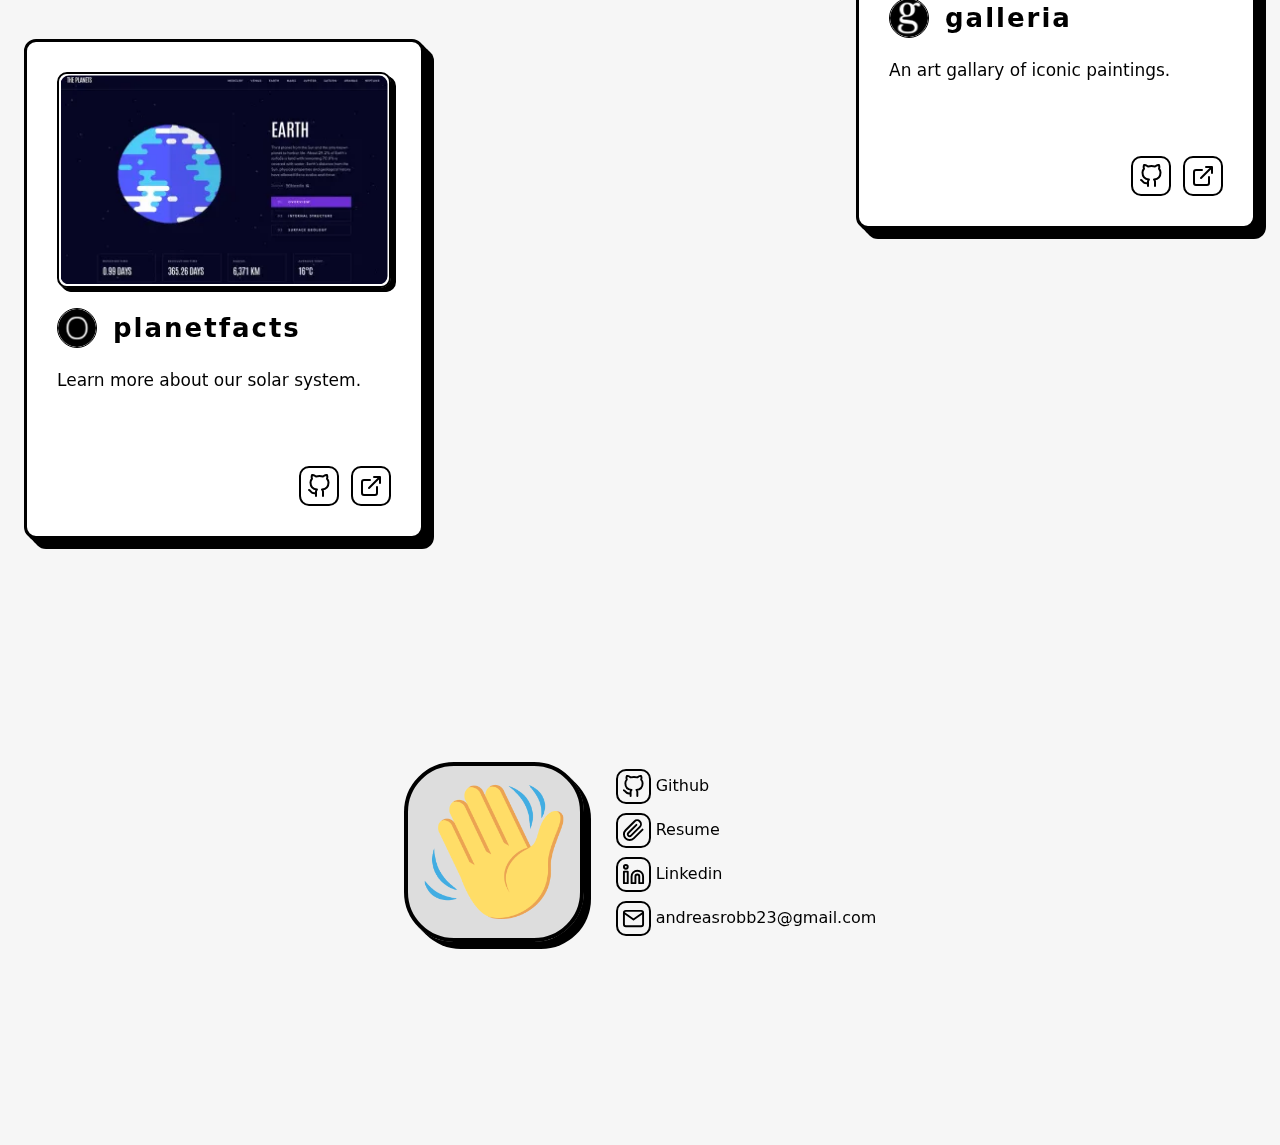
==== commit f85dd23a: "fix writing" ====
--- a/index.html
+++ b/index.html
@@ -1 +1 @@
-<!DOCTYPE html><html lang=en><head><meta charset=UTF-8><meta content="width=device-width" name=viewport><link href=/favicon.ico rel=icon type=image/svg+xml><meta content="Astro v1.9.2" name=generator><meta content="Andreas Robert Pitoy" name=title property=og:title><meta content=Website property=og:type><meta content=https://res.cloudinary.com/img23/image/upload/v1628459830/homepage_einqkh.png name=image property=og:image><meta content="Hi, I'm Andreas Robert Pitoy, call me Robert. I'm a full stack developer based in Jakarta." name=description property=og:description><meta content="Andreas Robert Pitoy" name=author><meta content="Andreas Robert Pitoy" name=title property=og:title><title>Andreas Robert Pitoy</title><script src="https://www.googletagmanager.com/gtag/js?id=G-9Y49XNPXEF" async></script><script>function gtag(){dataLayer.push(arguments)}window.dataLayer=window.dataLayer||[],gtag("js",new Date),gtag("config","G-9Y49XNPXEF")</script><link href=/assets/index.d9eabbd3.css rel=stylesheet /><script src=/hoisted.16af40e5.js type=module></script></head><body><main><canvas class="fixed h-screen left-0 top-0 w-screen z-[-1]" id=canvas></canvas><section class="mx-auto animate-fade-in max-w-[800px] mb-[48vh] md:animate-fade-in-l mt-[35vh] px-3 xs:mt-[45vh]"><h1 class="font-[900] leading-[65px] text-[19.2vw] tracking-[1px] xs:leading-[80px] xs:text-[80px]">Andreas Robert P.</h1><ul class="mb-6 flex mt-6 opacity-80"><li class="font-[400] cursor-pointer tracking-[0.6px]" id=project-link>Project.</li><li class="font-[400] cursor-pointer tracking-[0.6px] mx-5" id=contact-link>Contact.</li><li class="font-[400] cursor-pointer tracking-[0.6px]" id=show-link data-show=true>Show less.</li></ul><p class="text-[17px] animate-fade-in leading-[28px] max-w-[450px]" id=desc>Hi 👋 I'm Andreas Robert Pitoy, call me Robert. I'm a software engineer, and below are some of the things that i build throughout they years on my time off.</p></section><section class="lg:px-6 flex flex-col"><div class="astro-OZRAF767 flex justify-center"><div class="astro-OZRAF767 lg:flex hidden w-[850px]"></div><div class="astro-OZRAF767 border-black flex flex-col relative bg-white border-[3px] lg:mb-[-50px] lg:mt-[-140px] lg:w-[400px] min-h-[500px] mt-[100px] p-[30px] project-card rounded-[12px] shadow-card shrink-0 w-[90%]" id=project><div class="astro-OZRAF767 border-black border-t absolute hidden lg:flex top-[300px] w-[59%] left-[-70%] stack-right"><ul class="astro-OZRAF767 mt-1"><li class=astro-OZRAF767>Flutter.</li><li class=astro-OZRAF767>Golang.</li><li class=astro-OZRAF767>AWS Lambda.</li><li class=astro-OZRAF767>DynamoDB.</li><li class=astro-OZRAF767>AWS API Gateway.</li><li class=astro-OZRAF767>Auth0.</li><li class=astro-OZRAF767>Dart.</li><li class=astro-OZRAF767>Flutter Provider.</li></ul></div><div class="astro-OZRAF767 border-black rounded-[10px] border-[2px] shadow-image"><img alt=Watchdiary class="astro-OZRAF767 rounded-[10px] bg-white mx-auto p-[1.5px]" height=211 src=/assets/watchdiaryImg_Z2j6tVL.webp width=330 decoding=async loading=lazy></div><div class="astro-OZRAF767 flex items-center my-5"><img alt=Watchdiary class="astro-OZRAF767 border-black border rounded-full h-[40px] mb-auto mr-4 shrink-0 w-[40px]" height=40 src=/assets/watchdiary_Z2pnNKa.png width=40 decoding=async loading=lazy><h2 class="astro-OZRAF767 font-bold leading-7 text-[26px] tracking-[2px]">Watchdiary</h2></div><p class="astro-OZRAF767 text-[17px]">Track what you watch and when you watched it.</p><div class="astro-OZRAF767 flex justify-end mt-auto pt-[40px]"><a class=astro-OZRAF767 href=https://apps.apple.com/app/watchdiary-track-movie-tv/id6443872727><img alt=appstore class="astro-OZRAF767 border-black h-[40px] w-[40px] border-2 p-[6px] rounded-[10px] ml-3 hover:shadow-play" height=40 src=/appstore.svg width=40> </a><a class=astro-OZRAF767 href="https://play.google.com/store/apps/details?id=com.main.watchdiary"><img alt=playstore class="astro-OZRAF767 border-black h-[40px] w-[40px] border-2 p-[6px] rounded-[10px] ml-3 hover:shadow-blu" height=40 src=/playstore.svg width=40></a></div><div class="astro-OZRAF767 border-black flex items-center border-t flex-col lg:hidden min-h-[46px] mt-[30px] relative"><div class="astro-OZRAF767 border-black flex items-center border cursor-pointer h-[25px] justify-center rounded-full text-center w-[25px] absolute collapse-stack hidden left-0 top-2" data-order=1><span class="astro-OZRAF767 mt-[-1.5px]">-</span></div><ul class="astro-OZRAF767 mt-1 flex-col hid m-stack text-center" data-order=1><li class="astro-OZRAF767 mt-1">Flutter.</li><li class="astro-OZRAF767 mt-1">Golang.</li><li class="astro-OZRAF767 mt-1">AWS Lambda.</li><li class="astro-OZRAF767 mt-1">DynamoDB.</li><li class="astro-OZRAF767 mt-1">AWS API Gateway.</li><li class="astro-OZRAF767 mt-1">Auth0.</li><li class="astro-OZRAF767 mt-1">Dart.</li><li class="astro-OZRAF767 mt-1">Flutter Provider.</li></ul><button class="astro-OZRAF767 border-black flex items-center border cursor-pointer h-[25px] justify-center rounded-full text-center w-[25px] expand-stack m-2" data-order=1><span class="astro-OZRAF767 ml-[1px] mt-[-2.5px]">+</span></button></div></div></div><div class="astro-OZRAF767 flex justify-center"><div class="astro-OZRAF767 border-black flex flex-col relative bg-white border-[3px] lg:mb-[-50px] lg:mt-[-140px] lg:w-[400px] min-h-[500px] mt-[100px] p-[30px] project-card rounded-[12px] shadow-card shrink-0 w-[90%]" id=project><div class="astro-OZRAF767 border-black border-t absolute hidden lg:flex top-[300px] w-[59%] right-[-70%] stack-left"><ul class="astro-OZRAF767 mt-1"><li class=astro-OZRAF767>Node js.</li><li class=astro-OZRAF767>Jwt.</li><li class=astro-OZRAF767>MongoDB.</li><li class=astro-OZRAF767>GraphQL.</li><li class=astro-OZRAF767>Next js.</li><li class=astro-OZRAF767>React.</li><li class=astro-OZRAF767>Styled Components.</li><li class=astro-OZRAF767>TypeScript.</li></ul></div><div class="astro-OZRAF767 border-black rounded-[10px] border-[2px] shadow-image"><img alt=audiophile class="astro-OZRAF767 rounded-[10px] bg-white mx-auto p-[1.5px]" height=211 src=/assets/audiophileImg_1t2QMk.webp width=330 decoding=async loading=lazy></div><div class="astro-OZRAF767 flex items-center my-5"><img alt=audiophile class="astro-OZRAF767 border-black border rounded-full h-[40px] mb-auto mr-4 shrink-0 w-[40px]" height=40 src=/assets/audiophile_Z1vEK85.png width=40 decoding=async loading=lazy><h2 class="astro-OZRAF767 font-bold leading-7 text-[26px] tracking-[2px]">audiophile</h2></div><p class="astro-OZRAF767 text-[17px]">A fullstack e-commerce website demo.</p><div class="astro-OZRAF767 flex justify-end mt-auto pt-[40px]"><a class=astro-OZRAF767 href=https://github.com/andreasrobert/ecommerce-audiophile-client><img alt=github class="astro-OZRAF767 border-black h-[40px] w-[40px] border-2 p-[6px] rounded-[10px] hover:shadow-git" height=40 src=/github.svg width=40> </a><a class=astro-OZRAF767 href=https://ecommerce-audiophile.netlify.app><img alt=link class="astro-OZRAF767 border-black h-[40px] w-[40px] border-2 p-[6px] rounded-[10px] ml-3 hover:shadow-red" height=40 src=/external-link.svg width=40></a></div><div class="astro-OZRAF767 border-black flex items-center border-t flex-col lg:hidden min-h-[46px] mt-[30px] relative"><div class="astro-OZRAF767 border-black flex items-center border cursor-pointer h-[25px] justify-center rounded-full text-center w-[25px] absolute collapse-stack hidden left-0 top-2" data-order=2><span class="astro-OZRAF767 mt-[-1.5px]">-</span></div><ul class="astro-OZRAF767 mt-1 flex-col hid m-stack text-center" data-order=2><li class="astro-OZRAF767 mt-1">Node js.</li><li class="astro-OZRAF767 mt-1">Jwt.</li><li class="astro-OZRAF767 mt-1">MongoDB.</li><li class="astro-OZRAF767 mt-1">GraphQL.</li><li class="astro-OZRAF767 mt-1">Next js.</li><li class="astro-OZRAF767 mt-1">React.</li><li class="astro-OZRAF767 mt-1">Styled Components.</li><li class="astro-OZRAF767 mt-1">TypeScript.</li></ul><button class="astro-OZRAF767 border-black flex items-center border cursor-pointer h-[25px] justify-center rounded-full text-center w-[25px] expand-stack m-2" data-order=2><span class="astro-OZRAF767 ml-[1px] mt-[-2.5px]">+</span></button></div></div><div class="astro-OZRAF767 lg:flex hidden w-[850px]"></div></div><div class="astro-OZRAF767 flex justify-center"><div class="astro-OZRAF767 lg:flex hidden w-[850px]"></div><div class="astro-OZRAF767 border-black flex flex-col relative bg-white border-[3px] lg:mb-[-50px] lg:mt-[-140px] lg:w-[400px] min-h-[500px] mt-[100px] p-[30px] project-card rounded-[12px] shadow-card shrink-0 w-[90%]" id=project><div class="astro-OZRAF767 border-black border-t absolute hidden lg:flex top-[300px] w-[59%] left-[-70%] stack-right"><ul class="astro-OZRAF767 mt-1"><li class=astro-OZRAF767>Golang.</li><li class=astro-OZRAF767>gorilla/websocket.</li><li class=astro-OZRAF767>Vue.</li><li class=astro-OZRAF767>Vuex.</li><li class=astro-OZRAF767>Composition API.</li><li class=astro-OZRAF767>Tailwind.</li><li class=astro-OZRAF767>JavaScript.</li></ul></div><div class="astro-OZRAF767 border-black rounded-[10px] border-[2px] shadow-image"><img alt=memory class="astro-OZRAF767 rounded-[10px] bg-white mx-auto p-[1.5px]" height=211 src=/assets/memoryImg_m45TF.png width=330 decoding=async loading=lazy></div><div class="astro-OZRAF767 flex items-center my-5"><img alt=memory class="astro-OZRAF767 border-black border rounded-full h-[40px] mb-auto mr-4 shrink-0 w-[40px]" height=40 src=/assets/memory_Z8Ybq6.png width=40 decoding=async loading=lazy><h2 class="astro-OZRAF767 font-bold leading-7 text-[26px] tracking-[2px]">memory</h2></div><p class="astro-OZRAF767 text-[17px]">Test your memory alone or with up to 3 friends online or locally. #Server&#39;s down for online play due to cost</p><div class="astro-OZRAF767 flex justify-end mt-auto pt-[40px]"><a class=astro-OZRAF767 href=https://github.com/andreasrobert/vite-memory-game><img alt=github class="astro-OZRAF767 border-black h-[40px] w-[40px] border-2 p-[6px] rounded-[10px] hover:shadow-git" height=40 src=/github.svg width=40> </a><a class=astro-OZRAF767 href=https://memory-vite.netlify.app/ ><img alt=link class="astro-OZRAF767 border-black h-[40px] w-[40px] border-2 p-[6px] rounded-[10px] ml-3 hover:shadow-red" height=40 src=/external-link.svg width=40></a></div><div class="astro-OZRAF767 border-black flex items-center border-t flex-col lg:hidden min-h-[46px] mt-[30px] relative"><div class="astro-OZRAF767 border-black flex items-center border cursor-pointer h-[25px] justify-center rounded-full text-center w-[25px] absolute collapse-stack hidden left-0 top-2" data-order=3><span class="astro-OZRAF767 mt-[-1.5px]">-</span></div><ul class="astro-OZRAF767 mt-1 flex-col hid m-stack text-center" data-order=3><li class="astro-OZRAF767 mt-1">Golang.</li><li class="astro-OZRAF767 mt-1">gorilla/websocket.</li><li class="astro-OZRAF767 mt-1">Vue.</li><li class="astro-OZRAF767 mt-1">Vuex.</li><li class="astro-OZRAF767 mt-1">Composition API.</li><li class="astro-OZRAF767 mt-1">Tailwind.</li><li class="astro-OZRAF767 mt-1">JavaScript.</li></ul><button class="astro-OZRAF767 border-black flex items-center border cursor-pointer h-[25px] justify-center rounded-full text-center w-[25px] expand-stack m-2" data-order=3><span class="astro-OZRAF767 ml-[1px] mt-[-2.5px]">+</span></button></div></div></div><div class="astro-OZRAF767 flex justify-center"><div class="astro-OZRAF767 border-black flex flex-col relative bg-white border-[3px] lg:mb-[-50px] lg:mt-[-140px] lg:w-[400px] min-h-[500px] mt-[100px] p-[30px] project-card rounded-[12px] shadow-card shrink-0 w-[90%]" id=project><div class="astro-OZRAF767 border-black border-t absolute hidden lg:flex top-[300px] w-[59%] right-[-70%] stack-left"><ul class="astro-OZRAF767 mt-1"><li class=astro-OZRAF767>Unity.</li><li class=astro-OZRAF767>C#.</li></ul></div><div class="astro-OZRAF767 border-black rounded-[10px] border-[2px] shadow-image"><img alt="bow and arrow... and dogs" class="astro-OZRAF767 rounded-[10px] bg-white mx-auto p-[1.5px]" height=211 src=/assets/bowImg_Z1qozj1.webp width=330 decoding=async loading=lazy></div><div class="astro-OZRAF767 flex items-center my-5"><img alt="bow and arrow... and dogs" class="astro-OZRAF767 border-black border rounded-full h-[40px] mb-auto mr-4 shrink-0 w-[40px]" height=40 src=/assets/bowImg_1jUAdS.webp width=40 decoding=async loading=lazy><h2 class="astro-OZRAF767 font-bold leading-7 text-[26px] tracking-[2px]">bow and arrow... and dogs</h2></div><p class="astro-OZRAF767 text-[17px]">A 2D metroidvania-esque game. Each level has</p><div class="astro-OZRAF767 flex justify-end mt-auto pt-[40px]"><a class=astro-OZRAF767 href=https://github.com/andreasrobert><img alt=github class="astro-OZRAF767 border-black h-[40px] w-[40px] border-2 p-[6px] rounded-[10px] hover:shadow-git" height=40 src=/github.svg width=40> </a><a class=astro-OZRAF767 href=https://andreas-robert.itch.io/bow-and-arrow-and-dogs><img alt=link class="astro-OZRAF767 border-black h-[40px] w-[40px] border-2 p-[6px] rounded-[10px] ml-3 hover:shadow-red" height=40 src=/external-link.svg width=40></a></div><div class="astro-OZRAF767 border-black flex items-center border-t flex-col lg:hidden min-h-[46px] mt-[30px] relative"><div class="astro-OZRAF767 border-black flex items-center border cursor-pointer h-[25px] justify-center rounded-full text-center w-[25px] absolute collapse-stack hidden left-0 top-2" data-order=4><span class="astro-OZRAF767 mt-[-1.5px]">-</span></div><ul class="astro-OZRAF767 mt-1 flex-col hid m-stack text-center" data-order=4><li class="astro-OZRAF767 mt-1">Unity.</li><li class="astro-OZRAF767 mt-1">C#.</li></ul><button class="astro-OZRAF767 border-black flex items-center border cursor-pointer h-[25px] justify-center rounded-full text-center w-[25px] expand-stack m-2" data-order=4><span class="astro-OZRAF767 ml-[1px] mt-[-2.5px]">+</span></button></div></div><div class="astro-OZRAF767 lg:flex hidden w-[850px]"></div></div><div class="astro-OZRAF767 flex justify-center"><div class="astro-OZRAF767 lg:flex hidden w-[850px]"></div><div class="astro-OZRAF767 border-black flex flex-col relative bg-white border-[3px] lg:mb-[-50px] lg:mt-[-140px] lg:w-[400px] min-h-[500px] mt-[100px] p-[30px] project-card rounded-[12px] shadow-card shrink-0 w-[90%]" id=project><div class="astro-OZRAF767 border-black border-t absolute hidden lg:flex top-[300px] w-[59%] left-[-70%] stack-right"><ul class="astro-OZRAF767 mt-1"><li class=astro-OZRAF767>Node js.</li><li class=astro-OZRAF767>Jwt.</li><li class=astro-OZRAF767>Postgres.</li><li class=astro-OZRAF767>Next js.</li><li class=astro-OZRAF767>React.</li><li class=astro-OZRAF767>Chakra UI.</li><li class=astro-OZRAF767>TypeScript.</li></ul></div><div class="astro-OZRAF767 border-black rounded-[10px] border-[2px] shadow-image"><img alt="The Feed" class="astro-OZRAF767 rounded-[10px] bg-white mx-auto p-[1.5px]" height=211 src=/assets/feedImg_Z1T9POv.webp width=330 decoding=async loading=lazy></div><div class="astro-OZRAF767 flex items-center my-5"><img alt="The Feed" class="astro-OZRAF767 border-black border rounded-full h-[40px] mb-auto mr-4 shrink-0 w-[40px]" height=40 src=/assets/feed_Zr6Pek.png width=40 decoding=async loading=lazy><h2 class="astro-OZRAF767 font-bold leading-7 text-[26px] tracking-[2px]">The Feed</h2></div><p class="astro-OZRAF767 text-[17px]">A fullstack Reddit-like clone site. #BE Server is down 🚫💰</p><div class="astro-OZRAF767 flex justify-end mt-auto pt-[40px]"><a class=astro-OZRAF767 href=https://github.com/andreasrobert/feed-client><img alt=github class="astro-OZRAF767 border-black h-[40px] w-[40px] border-2 p-[6px] rounded-[10px] hover:shadow-git" height=40 src=/github.svg width=40> </a><a class=astro-OZRAF767 href=https://thefeed.netlify.app/ ><img alt=link class="astro-OZRAF767 border-black h-[40px] w-[40px] border-2 p-[6px] rounded-[10px] ml-3 hover:shadow-red" height=40 src=/external-link.svg width=40></a></div><div class="astro-OZRAF767 border-black flex items-center border-t flex-col lg:hidden min-h-[46px] mt-[30px] relative"><div class="astro-OZRAF767 border-black flex items-center border cursor-pointer h-[25px] justify-center rounded-full text-center w-[25px] absolute collapse-stack hidden left-0 top-2" data-order=5><span class="astro-OZRAF767 mt-[-1.5px]">-</span></div><ul class="astro-OZRAF767 mt-1 flex-col hid m-stack text-center" data-order=5><li class="astro-OZRAF767 mt-1">Node js.</li><li class="astro-OZRAF767 mt-1">Jwt.</li><li class="astro-OZRAF767 mt-1">Postgres.</li><li class="astro-OZRAF767 mt-1">Next js.</li><li class="astro-OZRAF767 mt-1">React.</li><li class="astro-OZRAF767 mt-1">Chakra UI.</li><li class="astro-OZRAF767 mt-1">TypeScript.</li></ul><button class="astro-OZRAF767 border-black flex items-center border cursor-pointer h-[25px] justify-center rounded-full text-center w-[25px] expand-stack m-2" data-order=5><span class="astro-OZRAF767 ml-[1px] mt-[-2.5px]">+</span></button></div></div></div><div class="astro-OZRAF767 flex justify-center"><div class="astro-OZRAF767 border-black flex flex-col relative bg-white border-[3px] lg:mb-[-50px] lg:mt-[-140px] lg:w-[400px] min-h-[500px] mt-[100px] p-[30px] project-card rounded-[12px] shadow-card shrink-0 w-[90%]" id=project><div class="astro-OZRAF767 border-black border-t absolute hidden lg:flex top-[300px] w-[59%] right-[-70%] stack-left"><ul class="astro-OZRAF767 mt-1"><li class=astro-OZRAF767>Gnews API.</li><li class=astro-OZRAF767>Coingecko API.</li><li class=astro-OZRAF767>Theguardian API.</li><li class=astro-OZRAF767>Nytimes API.</li><li class=astro-OZRAF767>Next js.</li><li class=astro-OZRAF767>React.</li><li class=astro-OZRAF767>Chakra UI.</li><li class=astro-OZRAF767>TypeScript.</li></ul></div><div class="astro-OZRAF767 border-black rounded-[10px] border-[2px] shadow-image"><img alt="the olden times" class="astro-OZRAF767 rounded-[10px] bg-white mx-auto p-[1.5px]" height=211 src=/assets/oldTimeImg_Zlcsoo.webp width=330 decoding=async loading=lazy></div><div class="astro-OZRAF767 flex items-center my-5"><img alt="the olden times" class="astro-OZRAF767 border-black border rounded-full h-[40px] mb-auto mr-4 shrink-0 w-[40px]" height=40 src=/assets/oldTime_Z2uucbR.png width=40 decoding=async loading=lazy><h2 class="astro-OZRAF767 font-bold leading-7 text-[26px] tracking-[2px]">the olden times</h2></div><p class="astro-OZRAF767 text-[17px]">Newspaper app with a retro feel.</p><div class="astro-OZRAF767 flex justify-end mt-auto pt-[40px]"><a class=astro-OZRAF767 href=https://github.com/andreasrobert/new-times-client><img alt=github class="astro-OZRAF767 border-black h-[40px] w-[40px] border-2 p-[6px] rounded-[10px] hover:shadow-git" height=40 src=/github.svg width=40> </a><a class=astro-OZRAF767 href=https://oldentimes.netlify.app/ ><img alt=link class="astro-OZRAF767 border-black h-[40px] w-[40px] border-2 p-[6px] rounded-[10px] ml-3 hover:shadow-red" height=40 src=/external-link.svg width=40></a></div><div class="astro-OZRAF767 border-black flex items-center border-t flex-col lg:hidden min-h-[46px] mt-[30px] relative"><div class="astro-OZRAF767 border-black flex items-center border cursor-pointer h-[25px] justify-center rounded-full text-center w-[25px] absolute collapse-stack hidden left-0 top-2" data-order=6><span class="astro-OZRAF767 mt-[-1.5px]">-</span></div><ul class="astro-OZRAF767 mt-1 flex-col hid m-stack text-center" data-order=6><li class="astro-OZRAF767 mt-1">Gnews API.</li><li class="astro-OZRAF767 mt-1">Coingecko API.</li><li class="astro-OZRAF767 mt-1">Theguardian API.</li><li class="astro-OZRAF767 mt-1">Nytimes API.</li><li class="astro-OZRAF767 mt-1">Next js.</li><li class="astro-OZRAF767 mt-1">React.</li><li class="astro-OZRAF767 mt-1">Chakra UI.</li><li class="astro-OZRAF767 mt-1">TypeScript.</li></ul><button class="astro-OZRAF767 border-black flex items-center border cursor-pointer h-[25px] justify-center rounded-full text-center w-[25px] expand-stack m-2" data-order=6><span class="astro-OZRAF767 ml-[1px] mt-[-2.5px]">+</span></button></div></div><div class="astro-OZRAF767 lg:flex hidden w-[850px]"></div></div><div class="astro-OZRAF767 flex justify-center"><div class="astro-OZRAF767 lg:flex hidden w-[850px]"></div><div class="astro-OZRAF767 border-black flex flex-col relative bg-white border-[3px] lg:mb-[-50px] lg:mt-[-140px] lg:w-[400px] min-h-[500px] mt-[100px] p-[30px] project-card rounded-[12px] shadow-card shrink-0 w-[90%]" id=project><div class="astro-OZRAF767 border-black border-t absolute hidden lg:flex top-[300px] w-[59%] left-[-70%] stack-right"><ul class="astro-OZRAF767 mt-1"><li class=astro-OZRAF767>Next js.</li><li class=astro-OZRAF767>React.</li><li class=astro-OZRAF767>Chakra UI.</li><li class=astro-OZRAF767>Framer Motion.</li><li class=astro-OZRAF767>TypeScript.</li></ul></div><div class="astro-OZRAF767 border-black rounded-[10px] border-[2px] shadow-image"><img alt=galleria class="astro-OZRAF767 rounded-[10px] bg-white mx-auto p-[1.5px]" height=211 src=/assets/theGallaImg_8xBG9.webp width=330 decoding=async loading=lazy></div><div class="astro-OZRAF767 flex items-center my-5"><img alt=galleria class="astro-OZRAF767 border-black border rounded-full h-[40px] mb-auto mr-4 shrink-0 w-[40px]" height=40 src=/assets/theGalla_Z1vI5dq.png width=40 decoding=async loading=lazy><h2 class="astro-OZRAF767 font-bold leading-7 text-[26px] tracking-[2px]">galleria</h2></div><p class="astro-OZRAF767 text-[17px]">An art gallary of iconic paintings.</p><div class="astro-OZRAF767 flex justify-end mt-auto pt-[40px]"><a class=astro-OZRAF767 href=https://github.com/andreasrobert/galleria-slideshow-site-chakra-ui><img alt=github class="astro-OZRAF767 border-black h-[40px] w-[40px] border-2 p-[6px] rounded-[10px] hover:shadow-git" height=40 src=/github.svg width=40> </a><a class=astro-OZRAF767 href=https://thegalla.netlify.app><img alt=link class="astro-OZRAF767 border-black h-[40px] w-[40px] border-2 p-[6px] rounded-[10px] ml-3 hover:shadow-red" height=40 src=/external-link.svg width=40></a></div><div class="astro-OZRAF767 border-black flex items-center border-t flex-col lg:hidden min-h-[46px] mt-[30px] relative"><div class="astro-OZRAF767 border-black flex items-center border cursor-pointer h-[25px] justify-center rounded-full text-center w-[25px] absolute collapse-stack hidden left-0 top-2" data-order=7><span class="astro-OZRAF767 mt-[-1.5px]">-</span></div><ul class="astro-OZRAF767 mt-1 flex-col hid m-stack text-center" data-order=7><li class="astro-OZRAF767 mt-1">Next js.</li><li class="astro-OZRAF767 mt-1">React.</li><li class="astro-OZRAF767 mt-1">Chakra UI.</li><li class="astro-OZRAF767 mt-1">Framer Motion.</li><li class="astro-OZRAF767 mt-1">TypeScript.</li></ul><button class="astro-OZRAF767 border-black flex items-center border cursor-pointer h-[25px] justify-center rounded-full text-center w-[25px] expand-stack m-2" data-order=7><span class="astro-OZRAF767 ml-[1px] mt-[-2.5px]">+</span></button></div></div></div><div class="astro-OZRAF767 flex justify-center"><div class="astro-OZRAF767 border-black flex flex-col relative bg-white border-[3px] lg:mb-[-50px] lg:mt-[-140px] lg:w-[400px] min-h-[500px] mt-[100px] p-[30px] project-card rounded-[12px] shadow-card shrink-0 w-[90%]" id=project><div class="astro-OZRAF767 border-black border-t absolute hidden lg:flex top-[300px] w-[59%] right-[-70%] stack-left"><ul class="astro-OZRAF767 mt-1"><li class=astro-OZRAF767>Next js.</li><li class=astro-OZRAF767>React.</li><li class=astro-OZRAF767>Styled Components.</li><li class=astro-OZRAF767>Framer Motion.</li><li class=astro-OZRAF767>TypeScript.</li></ul></div><div class="astro-OZRAF767 border-black rounded-[10px] border-[2px] shadow-image"><img alt=planetfacts class="astro-OZRAF767 rounded-[10px] bg-white mx-auto p-[1.5px]" height=211 src=/assets/planetfactsImg_LQwg3.webp width=330 decoding=async loading=lazy></div><div class="astro-OZRAF767 flex items-center my-5"><img alt=planetfacts class="astro-OZRAF767 border-black border rounded-full h-[40px] mb-auto mr-4 shrink-0 w-[40px]" height=40 src=/assets/planetfacts_ZWa2Wx.png width=40 decoding=async loading=lazy><h2 class="astro-OZRAF767 font-bold leading-7 text-[26px] tracking-[2px]">planetfacts</h2></div><p class="astro-OZRAF767 text-[17px]">Learn more about our solar system.</p><div class="astro-OZRAF767 flex justify-end mt-auto pt-[40px]"><a class=astro-OZRAF767 href=https://github.com/andreasrobert/planet-fact-nextjs><img alt=github class="astro-OZRAF767 border-black h-[40px] w-[40px] border-2 p-[6px] rounded-[10px] hover:shadow-git" height=40 src=/github.svg width=40> </a><a class=astro-OZRAF767 href=https://planetfacts.netlify.app><img alt=link class="astro-OZRAF767 border-black h-[40px] w-[40px] border-2 p-[6px] rounded-[10px] ml-3 hover:shadow-red" height=40 src=/external-link.svg width=40></a></div><div class="astro-OZRAF767 border-black flex items-center border-t flex-col lg:hidden min-h-[46px] mt-[30px] relative"><div class="astro-OZRAF767 border-black flex items-center border cursor-pointer h-[25px] justify-center rounded-full text-center w-[25px] absolute collapse-stack hidden left-0 top-2" data-order=8><span class="astro-OZRAF767 mt-[-1.5px]">-</span></div><ul class="astro-OZRAF767 mt-1 flex-col hid m-stack text-center" data-order=8><li class="astro-OZRAF767 mt-1">Next js.</li><li class="astro-OZRAF767 mt-1">React.</li><li class="astro-OZRAF767 mt-1">Styled Components.</li><li class="astro-OZRAF767 mt-1">Framer Motion.</li><li class="astro-OZRAF767 mt-1">TypeScript.</li></ul><button class="astro-OZRAF767 border-black flex items-center border cursor-pointer h-[25px] justify-center rounded-full text-center w-[25px] expand-stack m-2" data-order=8><span class="astro-OZRAF767 ml-[1px] mt-[-2.5px]">+</span></button></div></div><div class="astro-OZRAF767 lg:flex hidden w-[850px]"></div></div></section><footer class="astro-PJEQHTEY flex flex-col items-center justify-center mb-[200px] md:flex-row mt-[270px]" id=contact><div class="border-black astro-PJEQHTEY bg-shade border-4 h-[180px] rounded-[50px] shadow-hand w-[180px]"><img alt="waving hand" class="astro-PJEQHTEY p-3 wave" height=512 src=/hand.png width=512></div><div class="astro-PJEQHTEY md:mt-[10px] ml-8 mt-8"><ul class=astro-PJEQHTEY><li class=astro-PJEQHTEY><a class=astro-PJEQHTEY href=https://github.com/andreasrobert><img alt=github class="astro-PJEQHTEY hover:shadow-git" height=40 src=/github.svg width=40> Github</a></li><li class=astro-PJEQHTEY><a class=astro-PJEQHTEY href="/Andreas Robert Pitoy Resume.pdf"><img alt=resume class="astro-PJEQHTEY hover:shadow-whi" height=40 src=/paperclip.svg width=40> Resume</a></li><li class=astro-PJEQHTEY><a class=astro-PJEQHTEY href=https://www.linkedin.com/in/robertpitoy/ ><img alt=linkedin class="astro-PJEQHTEY hover:shadow-blu" height=40 src=/linkedin.svg width=40> Linkedin</a></li><li class=astro-PJEQHTEY><a class=astro-PJEQHTEY href=mailto:andreasrobb23@gmail.com><img alt=email class="astro-PJEQHTEY hover:shadow-red" height=40 src=/mail.svg width=40> andreasrobb23@gmail.com</a></li></ul></div></footer></main></body></html>+<!DOCTYPE html><html lang=en><head><meta charset=UTF-8><meta content="width=device-width" name=viewport><link href=/favicon.ico rel=icon type=image/svg+xml><meta content="Astro v1.9.2" name=generator><meta content="Andreas Robert Pitoy" name=title property=og:title><meta content=Website property=og:type><meta content=https://res.cloudinary.com/img23/image/upload/v1628459830/homepage_einqkh.png name=image property=og:image><meta content="Hi, I'm Andreas Robert Pitoy, call me Robert. I'm a full stack developer based in Jakarta." name=description property=og:description><meta content="Andreas Robert Pitoy" name=author><meta content="Andreas Robert Pitoy" name=title property=og:title><title>Andreas Robert Pitoy</title><script src="https://www.googletagmanager.com/gtag/js?id=G-9Y49XNPXEF" async></script><script>function gtag(){dataLayer.push(arguments)}window.dataLayer=window.dataLayer||[],gtag("js",new Date),gtag("config","G-9Y49XNPXEF")</script><link href=/assets/index.d9eabbd3.css rel=stylesheet /><script src=/hoisted.67768269.js type=module></script></head><body><main><canvas class="fixed h-screen left-0 top-0 w-screen z-[-1]" id=canvas></canvas><section class="mx-auto animate-fade-in max-w-[800px] mb-[48vh] md:animate-fade-in-l mt-[35vh] px-3 xs:mt-[45vh]"><h1 class="font-[900] leading-[65px] text-[19.2vw] tracking-[1px] xs:leading-[80px] xs:text-[80px]">Andreas Robert P.</h1><ul class="mb-6 flex mt-6 opacity-80"><li class="font-[400] cursor-pointer tracking-[0.6px]" id=project-link>Project.</li><li class="font-[400] cursor-pointer tracking-[0.6px] mx-5" id=contact-link>Contact.</li><li class="font-[400] cursor-pointer tracking-[0.6px]" id=show-link data-show=true>Show less.</li></ul><p class="text-[17px] animate-fade-in leading-[28px] max-w-[450px]" id=desc>Hi 👋 I'm Andreas Robert Pitoy, call me Robert. I'm a software engineer, and below are some of the things that i build throughout they years on my spare time.</p></section><section class="lg:px-6 flex flex-col"><div class="astro-OZRAF767 flex justify-center"><div class="astro-OZRAF767 lg:flex hidden w-[850px]"></div><div class="astro-OZRAF767 border-black flex flex-col relative bg-white border-[3px] lg:mb-[-50px] lg:mt-[-140px] lg:w-[400px] min-h-[500px] mt-[100px] p-[30px] project-card rounded-[12px] shadow-card shrink-0 w-[90%]" id=project><div class="astro-OZRAF767 border-black border-t absolute hidden lg:flex top-[300px] w-[59%] left-[-70%] stack-right"><ul class="astro-OZRAF767 mt-1"><li class=astro-OZRAF767>Flutter.</li><li class=astro-OZRAF767>Golang.</li><li class=astro-OZRAF767>AWS Lambda.</li><li class=astro-OZRAF767>DynamoDB.</li><li class=astro-OZRAF767>AWS API Gateway.</li><li class=astro-OZRAF767>Auth0.</li><li class=astro-OZRAF767>Dart.</li><li class=astro-OZRAF767>Flutter Provider.</li></ul></div><div class="astro-OZRAF767 border-black rounded-[10px] border-[2px] shadow-image"><img alt=Watchdiary class="astro-OZRAF767 rounded-[10px] bg-white mx-auto p-[1.5px]" height=211 src=/assets/watchdiaryImg_Z2j6tVL.webp width=330 decoding=async loading=lazy></div><div class="astro-OZRAF767 flex items-center my-5"><img alt=Watchdiary class="astro-OZRAF767 border-black border rounded-full h-[40px] mb-auto mr-4 shrink-0 w-[40px]" height=40 src=/assets/watchdiary_Z2pnNKa.png width=40 decoding=async loading=lazy><h2 class="astro-OZRAF767 font-bold leading-7 text-[26px] tracking-[2px]">Watchdiary</h2></div><p class="astro-OZRAF767 text-[17px]">Track what you watch and when you watched it.</p><div class="astro-OZRAF767 flex justify-end mt-auto pt-[40px]"><a class=astro-OZRAF767 href=https://apps.apple.com/app/watchdiary-track-movie-tv/id6443872727><img alt=appstore class="astro-OZRAF767 border-black h-[40px] w-[40px] border-2 p-[6px] rounded-[10px] ml-3 hover:shadow-play" height=40 src=/appstore.svg width=40> </a><a class=astro-OZRAF767 href="https://play.google.com/store/apps/details?id=com.main.watchdiary"><img alt=playstore class="astro-OZRAF767 border-black h-[40px] w-[40px] border-2 p-[6px] rounded-[10px] ml-3 hover:shadow-blu" height=40 src=/playstore.svg width=40></a></div><div class="astro-OZRAF767 border-black flex items-center border-t flex-col lg:hidden min-h-[46px] mt-[30px] relative"><div class="astro-OZRAF767 border-black flex items-center border cursor-pointer h-[25px] justify-center rounded-full text-center w-[25px] absolute collapse-stack hidden left-0 top-2" data-order=1><span class="astro-OZRAF767 mt-[-1.5px]">-</span></div><ul class="astro-OZRAF767 mt-1 flex-col hid m-stack text-center" data-order=1><li class="astro-OZRAF767 mt-1">Flutter.</li><li class="astro-OZRAF767 mt-1">Golang.</li><li class="astro-OZRAF767 mt-1">AWS Lambda.</li><li class="astro-OZRAF767 mt-1">DynamoDB.</li><li class="astro-OZRAF767 mt-1">AWS API Gateway.</li><li class="astro-OZRAF767 mt-1">Auth0.</li><li class="astro-OZRAF767 mt-1">Dart.</li><li class="astro-OZRAF767 mt-1">Flutter Provider.</li></ul><button class="astro-OZRAF767 border-black flex items-center border cursor-pointer h-[25px] justify-center rounded-full text-center w-[25px] expand-stack m-2" data-order=1><span class="astro-OZRAF767 ml-[1px] mt-[-2.5px]">+</span></button></div></div></div><div class="astro-OZRAF767 flex justify-center"><div class="astro-OZRAF767 border-black flex flex-col relative bg-white border-[3px] lg:mb-[-50px] lg:mt-[-140px] lg:w-[400px] min-h-[500px] mt-[100px] p-[30px] project-card rounded-[12px] shadow-card shrink-0 w-[90%]" id=project><div class="astro-OZRAF767 border-black border-t absolute hidden lg:flex top-[300px] w-[59%] right-[-70%] stack-left"><ul class="astro-OZRAF767 mt-1"><li class=astro-OZRAF767>Node js.</li><li class=astro-OZRAF767>Jwt.</li><li class=astro-OZRAF767>MongoDB.</li><li class=astro-OZRAF767>GraphQL.</li><li class=astro-OZRAF767>Next js.</li><li class=astro-OZRAF767>React.</li><li class=astro-OZRAF767>Styled Components.</li><li class=astro-OZRAF767>TypeScript.</li></ul></div><div class="astro-OZRAF767 border-black rounded-[10px] border-[2px] shadow-image"><img alt=audiophile class="astro-OZRAF767 rounded-[10px] bg-white mx-auto p-[1.5px]" height=211 src=/assets/audiophileImg_1t2QMk.webp width=330 decoding=async loading=lazy></div><div class="astro-OZRAF767 flex items-center my-5"><img alt=audiophile class="astro-OZRAF767 border-black border rounded-full h-[40px] mb-auto mr-4 shrink-0 w-[40px]" height=40 src=/assets/audiophile_Z1vEK85.png width=40 decoding=async loading=lazy><h2 class="astro-OZRAF767 font-bold leading-7 text-[26px] tracking-[2px]">audiophile</h2></div><p class="astro-OZRAF767 text-[17px]">A fullstack e-commerce website demo.</p><div class="astro-OZRAF767 flex justify-end mt-auto pt-[40px]"><a class=astro-OZRAF767 href=https://github.com/andreasrobert/ecommerce-audiophile-client><img alt=github class="astro-OZRAF767 border-black h-[40px] w-[40px] border-2 p-[6px] rounded-[10px] hover:shadow-git" height=40 src=/github.svg width=40> </a><a class=astro-OZRAF767 href=https://ecommerce-audiophile.netlify.app><img alt=link class="astro-OZRAF767 border-black h-[40px] w-[40px] border-2 p-[6px] rounded-[10px] ml-3 hover:shadow-red" height=40 src=/external-link.svg width=40></a></div><div class="astro-OZRAF767 border-black flex items-center border-t flex-col lg:hidden min-h-[46px] mt-[30px] relative"><div class="astro-OZRAF767 border-black flex items-center border cursor-pointer h-[25px] justify-center rounded-full text-center w-[25px] absolute collapse-stack hidden left-0 top-2" data-order=2><span class="astro-OZRAF767 mt-[-1.5px]">-</span></div><ul class="astro-OZRAF767 mt-1 flex-col hid m-stack text-center" data-order=2><li class="astro-OZRAF767 mt-1">Node js.</li><li class="astro-OZRAF767 mt-1">Jwt.</li><li class="astro-OZRAF767 mt-1">MongoDB.</li><li class="astro-OZRAF767 mt-1">GraphQL.</li><li class="astro-OZRAF767 mt-1">Next js.</li><li class="astro-OZRAF767 mt-1">React.</li><li class="astro-OZRAF767 mt-1">Styled Components.</li><li class="astro-OZRAF767 mt-1">TypeScript.</li></ul><button class="astro-OZRAF767 border-black flex items-center border cursor-pointer h-[25px] justify-center rounded-full text-center w-[25px] expand-stack m-2" data-order=2><span class="astro-OZRAF767 ml-[1px] mt-[-2.5px]">+</span></button></div></div><div class="astro-OZRAF767 lg:flex hidden w-[850px]"></div></div><div class="astro-OZRAF767 flex justify-center"><div class="astro-OZRAF767 lg:flex hidden w-[850px]"></div><div class="astro-OZRAF767 border-black flex flex-col relative bg-white border-[3px] lg:mb-[-50px] lg:mt-[-140px] lg:w-[400px] min-h-[500px] mt-[100px] p-[30px] project-card rounded-[12px] shadow-card shrink-0 w-[90%]" id=project><div class="astro-OZRAF767 border-black border-t absolute hidden lg:flex top-[300px] w-[59%] left-[-70%] stack-right"><ul class="astro-OZRAF767 mt-1"><li class=astro-OZRAF767>Golang.</li><li class=astro-OZRAF767>gorilla/websocket.</li><li class=astro-OZRAF767>Vue.</li><li class=astro-OZRAF767>Vuex.</li><li class=astro-OZRAF767>Composition API.</li><li class=astro-OZRAF767>Tailwind.</li><li class=astro-OZRAF767>JavaScript.</li></ul></div><div class="astro-OZRAF767 border-black rounded-[10px] border-[2px] shadow-image"><img alt=memory class="astro-OZRAF767 rounded-[10px] bg-white mx-auto p-[1.5px]" height=211 src=/assets/memoryImg_m45TF.png width=330 decoding=async loading=lazy></div><div class="astro-OZRAF767 flex items-center my-5"><img alt=memory class="astro-OZRAF767 border-black border rounded-full h-[40px] mb-auto mr-4 shrink-0 w-[40px]" height=40 src=/assets/memory_Z8Ybq6.png width=40 decoding=async loading=lazy><h2 class="astro-OZRAF767 font-bold leading-7 text-[26px] tracking-[2px]">memory</h2></div><p class="astro-OZRAF767 text-[17px]">Test your memory alone or with up to 3 friends online or locally. #Server&#39;s down for online play due to cost</p><div class="astro-OZRAF767 flex justify-end mt-auto pt-[40px]"><a class=astro-OZRAF767 href=https://github.com/andreasrobert/vite-memory-game><img alt=github class="astro-OZRAF767 border-black h-[40px] w-[40px] border-2 p-[6px] rounded-[10px] hover:shadow-git" height=40 src=/github.svg width=40> </a><a class=astro-OZRAF767 href=https://memory-vite.netlify.app/ ><img alt=link class="astro-OZRAF767 border-black h-[40px] w-[40px] border-2 p-[6px] rounded-[10px] ml-3 hover:shadow-red" height=40 src=/external-link.svg width=40></a></div><div class="astro-OZRAF767 border-black flex items-center border-t flex-col lg:hidden min-h-[46px] mt-[30px] relative"><div class="astro-OZRAF767 border-black flex items-center border cursor-pointer h-[25px] justify-center rounded-full text-center w-[25px] absolute collapse-stack hidden left-0 top-2" data-order=3><span class="astro-OZRAF767 mt-[-1.5px]">-</span></div><ul class="astro-OZRAF767 mt-1 flex-col hid m-stack text-center" data-order=3><li class="astro-OZRAF767 mt-1">Golang.</li><li class="astro-OZRAF767 mt-1">gorilla/websocket.</li><li class="astro-OZRAF767 mt-1">Vue.</li><li class="astro-OZRAF767 mt-1">Vuex.</li><li class="astro-OZRAF767 mt-1">Composition API.</li><li class="astro-OZRAF767 mt-1">Tailwind.</li><li class="astro-OZRAF767 mt-1">JavaScript.</li></ul><button class="astro-OZRAF767 border-black flex items-center border cursor-pointer h-[25px] justify-center rounded-full text-center w-[25px] expand-stack m-2" data-order=3><span class="astro-OZRAF767 ml-[1px] mt-[-2.5px]">+</span></button></div></div></div><div class="astro-OZRAF767 flex justify-center"><div class="astro-OZRAF767 border-black flex flex-col relative bg-white border-[3px] lg:mb-[-50px] lg:mt-[-140px] lg:w-[400px] min-h-[500px] mt-[100px] p-[30px] project-card rounded-[12px] shadow-card shrink-0 w-[90%]" id=project><div class="astro-OZRAF767 border-black border-t absolute hidden lg:flex top-[300px] w-[59%] right-[-70%] stack-left"><ul class="astro-OZRAF767 mt-1"><li class=astro-OZRAF767>Unity.</li><li class=astro-OZRAF767>C#.</li></ul></div><div class="astro-OZRAF767 border-black rounded-[10px] border-[2px] shadow-image"><img alt="bow and arrow... and dogs" class="astro-OZRAF767 rounded-[10px] bg-white mx-auto p-[1.5px]" height=211 src=/assets/bowImg_Z1qozj1.webp width=330 decoding=async loading=lazy></div><div class="astro-OZRAF767 flex items-center my-5"><img alt="bow and arrow... and dogs" class="astro-OZRAF767 border-black border rounded-full h-[40px] mb-auto mr-4 shrink-0 w-[40px]" height=40 src=/assets/bowImg_1jUAdS.webp width=40 decoding=async loading=lazy><h2 class="astro-OZRAF767 font-bold leading-7 text-[26px] tracking-[2px]">bow and arrow... and dogs</h2></div><p class="astro-OZRAF767 text-[17px]">A 2D metroidvania-esque game with Each level having its own challenges.</p><div class="astro-OZRAF767 flex justify-end mt-auto pt-[40px]"><a class=astro-OZRAF767 href=https://github.com/andreasrobert><img alt=github class="astro-OZRAF767 border-black h-[40px] w-[40px] border-2 p-[6px] rounded-[10px] hover:shadow-git" height=40 src=/github.svg width=40> </a><a class=astro-OZRAF767 href=https://andreas-robert.itch.io/bow-and-arrow-and-dogs><img alt=link class="astro-OZRAF767 border-black h-[40px] w-[40px] border-2 p-[6px] rounded-[10px] ml-3 hover:shadow-red" height=40 src=/external-link.svg width=40></a></div><div class="astro-OZRAF767 border-black flex items-center border-t flex-col lg:hidden min-h-[46px] mt-[30px] relative"><div class="astro-OZRAF767 border-black flex items-center border cursor-pointer h-[25px] justify-center rounded-full text-center w-[25px] absolute collapse-stack hidden left-0 top-2" data-order=4><span class="astro-OZRAF767 mt-[-1.5px]">-</span></div><ul class="astro-OZRAF767 mt-1 flex-col hid m-stack text-center" data-order=4><li class="astro-OZRAF767 mt-1">Unity.</li><li class="astro-OZRAF767 mt-1">C#.</li></ul><button class="astro-OZRAF767 border-black flex items-center border cursor-pointer h-[25px] justify-center rounded-full text-center w-[25px] expand-stack m-2" data-order=4><span class="astro-OZRAF767 ml-[1px] mt-[-2.5px]">+</span></button></div></div><div class="astro-OZRAF767 lg:flex hidden w-[850px]"></div></div><div class="astro-OZRAF767 flex justify-center"><div class="astro-OZRAF767 lg:flex hidden w-[850px]"></div><div class="astro-OZRAF767 border-black flex flex-col relative bg-white border-[3px] lg:mb-[-50px] lg:mt-[-140px] lg:w-[400px] min-h-[500px] mt-[100px] p-[30px] project-card rounded-[12px] shadow-card shrink-0 w-[90%]" id=project><div class="astro-OZRAF767 border-black border-t absolute hidden lg:flex top-[300px] w-[59%] left-[-70%] stack-right"><ul class="astro-OZRAF767 mt-1"><li class=astro-OZRAF767>Node js.</li><li class=astro-OZRAF767>Jwt.</li><li class=astro-OZRAF767>Postgres.</li><li class=astro-OZRAF767>Next js.</li><li class=astro-OZRAF767>React.</li><li class=astro-OZRAF767>Chakra UI.</li><li class=astro-OZRAF767>TypeScript.</li></ul></div><div class="astro-OZRAF767 border-black rounded-[10px] border-[2px] shadow-image"><img alt="The Feed" class="astro-OZRAF767 rounded-[10px] bg-white mx-auto p-[1.5px]" height=211 src=/assets/feedImg_Z1T9POv.webp width=330 decoding=async loading=lazy></div><div class="astro-OZRAF767 flex items-center my-5"><img alt="The Feed" class="astro-OZRAF767 border-black border rounded-full h-[40px] mb-auto mr-4 shrink-0 w-[40px]" height=40 src=/assets/feed_Zr6Pek.png width=40 decoding=async loading=lazy><h2 class="astro-OZRAF767 font-bold leading-7 text-[26px] tracking-[2px]">The Feed</h2></div><p class="astro-OZRAF767 text-[17px]">A fullstack Reddit-like clone site. #BE Server is down 🚫💰</p><div class="astro-OZRAF767 flex justify-end mt-auto pt-[40px]"><a class=astro-OZRAF767 href=https://github.com/andreasrobert/feed-client><img alt=github class="astro-OZRAF767 border-black h-[40px] w-[40px] border-2 p-[6px] rounded-[10px] hover:shadow-git" height=40 src=/github.svg width=40> </a><a class=astro-OZRAF767 href=https://thefeed.netlify.app/ ><img alt=link class="astro-OZRAF767 border-black h-[40px] w-[40px] border-2 p-[6px] rounded-[10px] ml-3 hover:shadow-red" height=40 src=/external-link.svg width=40></a></div><div class="astro-OZRAF767 border-black flex items-center border-t flex-col lg:hidden min-h-[46px] mt-[30px] relative"><div class="astro-OZRAF767 border-black flex items-center border cursor-pointer h-[25px] justify-center rounded-full text-center w-[25px] absolute collapse-stack hidden left-0 top-2" data-order=5><span class="astro-OZRAF767 mt-[-1.5px]">-</span></div><ul class="astro-OZRAF767 mt-1 flex-col hid m-stack text-center" data-order=5><li class="astro-OZRAF767 mt-1">Node js.</li><li class="astro-OZRAF767 mt-1">Jwt.</li><li class="astro-OZRAF767 mt-1">Postgres.</li><li class="astro-OZRAF767 mt-1">Next js.</li><li class="astro-OZRAF767 mt-1">React.</li><li class="astro-OZRAF767 mt-1">Chakra UI.</li><li class="astro-OZRAF767 mt-1">TypeScript.</li></ul><button class="astro-OZRAF767 border-black flex items-center border cursor-pointer h-[25px] justify-center rounded-full text-center w-[25px] expand-stack m-2" data-order=5><span class="astro-OZRAF767 ml-[1px] mt-[-2.5px]">+</span></button></div></div></div><div class="astro-OZRAF767 flex justify-center"><div class="astro-OZRAF767 border-black flex flex-col relative bg-white border-[3px] lg:mb-[-50px] lg:mt-[-140px] lg:w-[400px] min-h-[500px] mt-[100px] p-[30px] project-card rounded-[12px] shadow-card shrink-0 w-[90%]" id=project><div class="astro-OZRAF767 border-black border-t absolute hidden lg:flex top-[300px] w-[59%] right-[-70%] stack-left"><ul class="astro-OZRAF767 mt-1"><li class=astro-OZRAF767>Gnews API.</li><li class=astro-OZRAF767>Coingecko API.</li><li class=astro-OZRAF767>Theguardian API.</li><li class=astro-OZRAF767>Nytimes API.</li><li class=astro-OZRAF767>Next js.</li><li class=astro-OZRAF767>React.</li><li class=astro-OZRAF767>Chakra UI.</li><li class=astro-OZRAF767>TypeScript.</li></ul></div><div class="astro-OZRAF767 border-black rounded-[10px] border-[2px] shadow-image"><img alt="the olden times" class="astro-OZRAF767 rounded-[10px] bg-white mx-auto p-[1.5px]" height=211 src=/assets/oldTimeImg_Zlcsoo.webp width=330 decoding=async loading=lazy></div><div class="astro-OZRAF767 flex items-center my-5"><img alt="the olden times" class="astro-OZRAF767 border-black border rounded-full h-[40px] mb-auto mr-4 shrink-0 w-[40px]" height=40 src=/assets/oldTime_Z2uucbR.png width=40 decoding=async loading=lazy><h2 class="astro-OZRAF767 font-bold leading-7 text-[26px] tracking-[2px]">the olden times</h2></div><p class="astro-OZRAF767 text-[17px]">Newspaper app with a retro feel.</p><div class="astro-OZRAF767 flex justify-end mt-auto pt-[40px]"><a class=astro-OZRAF767 href=https://github.com/andreasrobert/new-times-client><img alt=github class="astro-OZRAF767 border-black h-[40px] w-[40px] border-2 p-[6px] rounded-[10px] hover:shadow-git" height=40 src=/github.svg width=40> </a><a class=astro-OZRAF767 href=https://oldentimes.netlify.app/ ><img alt=link class="astro-OZRAF767 border-black h-[40px] w-[40px] border-2 p-[6px] rounded-[10px] ml-3 hover:shadow-red" height=40 src=/external-link.svg width=40></a></div><div class="astro-OZRAF767 border-black flex items-center border-t flex-col lg:hidden min-h-[46px] mt-[30px] relative"><div class="astro-OZRAF767 border-black flex items-center border cursor-pointer h-[25px] justify-center rounded-full text-center w-[25px] absolute collapse-stack hidden left-0 top-2" data-order=6><span class="astro-OZRAF767 mt-[-1.5px]">-</span></div><ul class="astro-OZRAF767 mt-1 flex-col hid m-stack text-center" data-order=6><li class="astro-OZRAF767 mt-1">Gnews API.</li><li class="astro-OZRAF767 mt-1">Coingecko API.</li><li class="astro-OZRAF767 mt-1">Theguardian API.</li><li class="astro-OZRAF767 mt-1">Nytimes API.</li><li class="astro-OZRAF767 mt-1">Next js.</li><li class="astro-OZRAF767 mt-1">React.</li><li class="astro-OZRAF767 mt-1">Chakra UI.</li><li class="astro-OZRAF767 mt-1">TypeScript.</li></ul><button class="astro-OZRAF767 border-black flex items-center border cursor-pointer h-[25px] justify-center rounded-full text-center w-[25px] expand-stack m-2" data-order=6><span class="astro-OZRAF767 ml-[1px] mt-[-2.5px]">+</span></button></div></div><div class="astro-OZRAF767 lg:flex hidden w-[850px]"></div></div><div class="astro-OZRAF767 flex justify-center"><div class="astro-OZRAF767 lg:flex hidden w-[850px]"></div><div class="astro-OZRAF767 border-black flex flex-col relative bg-white border-[3px] lg:mb-[-50px] lg:mt-[-140px] lg:w-[400px] min-h-[500px] mt-[100px] p-[30px] project-card rounded-[12px] shadow-card shrink-0 w-[90%]" id=project><div class="astro-OZRAF767 border-black border-t absolute hidden lg:flex top-[300px] w-[59%] left-[-70%] stack-right"><ul class="astro-OZRAF767 mt-1"><li class=astro-OZRAF767>Next js.</li><li class=astro-OZRAF767>React.</li><li class=astro-OZRAF767>Chakra UI.</li><li class=astro-OZRAF767>Framer Motion.</li><li class=astro-OZRAF767>TypeScript.</li></ul></div><div class="astro-OZRAF767 border-black rounded-[10px] border-[2px] shadow-image"><img alt=galleria class="astro-OZRAF767 rounded-[10px] bg-white mx-auto p-[1.5px]" height=211 src=/assets/theGallaImg_8xBG9.webp width=330 decoding=async loading=lazy></div><div class="astro-OZRAF767 flex items-center my-5"><img alt=galleria class="astro-OZRAF767 border-black border rounded-full h-[40px] mb-auto mr-4 shrink-0 w-[40px]" height=40 src=/assets/theGalla_Z1vI5dq.png width=40 decoding=async loading=lazy><h2 class="astro-OZRAF767 font-bold leading-7 text-[26px] tracking-[2px]">galleria</h2></div><p class="astro-OZRAF767 text-[17px]">An art gallary of iconic paintings.</p><div class="astro-OZRAF767 flex justify-end mt-auto pt-[40px]"><a class=astro-OZRAF767 href=https://github.com/andreasrobert/galleria-slideshow-site-chakra-ui><img alt=github class="astro-OZRAF767 border-black h-[40px] w-[40px] border-2 p-[6px] rounded-[10px] hover:shadow-git" height=40 src=/github.svg width=40> </a><a class=astro-OZRAF767 href=https://thegalla.netlify.app><img alt=link class="astro-OZRAF767 border-black h-[40px] w-[40px] border-2 p-[6px] rounded-[10px] ml-3 hover:shadow-red" height=40 src=/external-link.svg width=40></a></div><div class="astro-OZRAF767 border-black flex items-center border-t flex-col lg:hidden min-h-[46px] mt-[30px] relative"><div class="astro-OZRAF767 border-black flex items-center border cursor-pointer h-[25px] justify-center rounded-full text-center w-[25px] absolute collapse-stack hidden left-0 top-2" data-order=7><span class="astro-OZRAF767 mt-[-1.5px]">-</span></div><ul class="astro-OZRAF767 mt-1 flex-col hid m-stack text-center" data-order=7><li class="astro-OZRAF767 mt-1">Next js.</li><li class="astro-OZRAF767 mt-1">React.</li><li class="astro-OZRAF767 mt-1">Chakra UI.</li><li class="astro-OZRAF767 mt-1">Framer Motion.</li><li class="astro-OZRAF767 mt-1">TypeScript.</li></ul><button class="astro-OZRAF767 border-black flex items-center border cursor-pointer h-[25px] justify-center rounded-full text-center w-[25px] expand-stack m-2" data-order=7><span class="astro-OZRAF767 ml-[1px] mt-[-2.5px]">+</span></button></div></div></div><div class="astro-OZRAF767 flex justify-center"><div class="astro-OZRAF767 border-black flex flex-col relative bg-white border-[3px] lg:mb-[-50px] lg:mt-[-140px] lg:w-[400px] min-h-[500px] mt-[100px] p-[30px] project-card rounded-[12px] shadow-card shrink-0 w-[90%]" id=project><div class="astro-OZRAF767 border-black border-t absolute hidden lg:flex top-[300px] w-[59%] right-[-70%] stack-left"><ul class="astro-OZRAF767 mt-1"><li class=astro-OZRAF767>Next js.</li><li class=astro-OZRAF767>React.</li><li class=astro-OZRAF767>Styled Components.</li><li class=astro-OZRAF767>Framer Motion.</li><li class=astro-OZRAF767>TypeScript.</li></ul></div><div class="astro-OZRAF767 border-black rounded-[10px] border-[2px] shadow-image"><img alt=planetfacts class="astro-OZRAF767 rounded-[10px] bg-white mx-auto p-[1.5px]" height=211 src=/assets/planetfactsImg_LQwg3.webp width=330 decoding=async loading=lazy></div><div class="astro-OZRAF767 flex items-center my-5"><img alt=planetfacts class="astro-OZRAF767 border-black border rounded-full h-[40px] mb-auto mr-4 shrink-0 w-[40px]" height=40 src=/assets/planetfacts_ZWa2Wx.png width=40 decoding=async loading=lazy><h2 class="astro-OZRAF767 font-bold leading-7 text-[26px] tracking-[2px]">planetfacts</h2></div><p class="astro-OZRAF767 text-[17px]">Learn more about our solar system.</p><div class="astro-OZRAF767 flex justify-end mt-auto pt-[40px]"><a class=astro-OZRAF767 href=https://github.com/andreasrobert/planet-fact-nextjs><img alt=github class="astro-OZRAF767 border-black h-[40px] w-[40px] border-2 p-[6px] rounded-[10px] hover:shadow-git" height=40 src=/github.svg width=40> </a><a class=astro-OZRAF767 href=https://planetfacts.netlify.app><img alt=link class="astro-OZRAF767 border-black h-[40px] w-[40px] border-2 p-[6px] rounded-[10px] ml-3 hover:shadow-red" height=40 src=/external-link.svg width=40></a></div><div class="astro-OZRAF767 border-black flex items-center border-t flex-col lg:hidden min-h-[46px] mt-[30px] relative"><div class="astro-OZRAF767 border-black flex items-center border cursor-pointer h-[25px] justify-center rounded-full text-center w-[25px] absolute collapse-stack hidden left-0 top-2" data-order=8><span class="astro-OZRAF767 mt-[-1.5px]">-</span></div><ul class="astro-OZRAF767 mt-1 flex-col hid m-stack text-center" data-order=8><li class="astro-OZRAF767 mt-1">Next js.</li><li class="astro-OZRAF767 mt-1">React.</li><li class="astro-OZRAF767 mt-1">Styled Components.</li><li class="astro-OZRAF767 mt-1">Framer Motion.</li><li class="astro-OZRAF767 mt-1">TypeScript.</li></ul><button class="astro-OZRAF767 border-black flex items-center border cursor-pointer h-[25px] justify-center rounded-full text-center w-[25px] expand-stack m-2" data-order=8><span class="astro-OZRAF767 ml-[1px] mt-[-2.5px]">+</span></button></div></div><div class="astro-OZRAF767 lg:flex hidden w-[850px]"></div></div></section><footer class="astro-PJEQHTEY flex flex-col items-center justify-center mb-[200px] md:flex-row mt-[270px]" id=contact><div class="border-black astro-PJEQHTEY bg-shade border-4 h-[180px] rounded-[50px] shadow-hand w-[180px]"><img alt="waving hand" class="astro-PJEQHTEY p-3 wave" height=512 src=/hand.png width=512></div><div class="astro-PJEQHTEY md:mt-[10px] ml-8 mt-8"><ul class=astro-PJEQHTEY><li class=astro-PJEQHTEY><a class=astro-PJEQHTEY href=https://github.com/andreasrobert><img alt=github class="astro-PJEQHTEY hover:shadow-git" height=40 src=/github.svg width=40> Github</a></li><li class=astro-PJEQHTEY><a class=astro-PJEQHTEY href="/Andreas Robert Pitoy Resume.pdf"><img alt=resume class="astro-PJEQHTEY hover:shadow-whi" height=40 src=/paperclip.svg width=40> Resume</a></li><li class=astro-PJEQHTEY><a class=astro-PJEQHTEY href=https://www.linkedin.com/in/robertpitoy/ ><img alt=linkedin class="astro-PJEQHTEY hover:shadow-blu" height=40 src=/linkedin.svg width=40> Linkedin</a></li><li class=astro-PJEQHTEY><a class=astro-PJEQHTEY href=mailto:andreasrobb23@gmail.com><img alt=email class="astro-PJEQHTEY hover:shadow-red" height=40 src=/mail.svg width=40> andreasrobb23@gmail.com</a></li></ul></div></footer></main></body></html>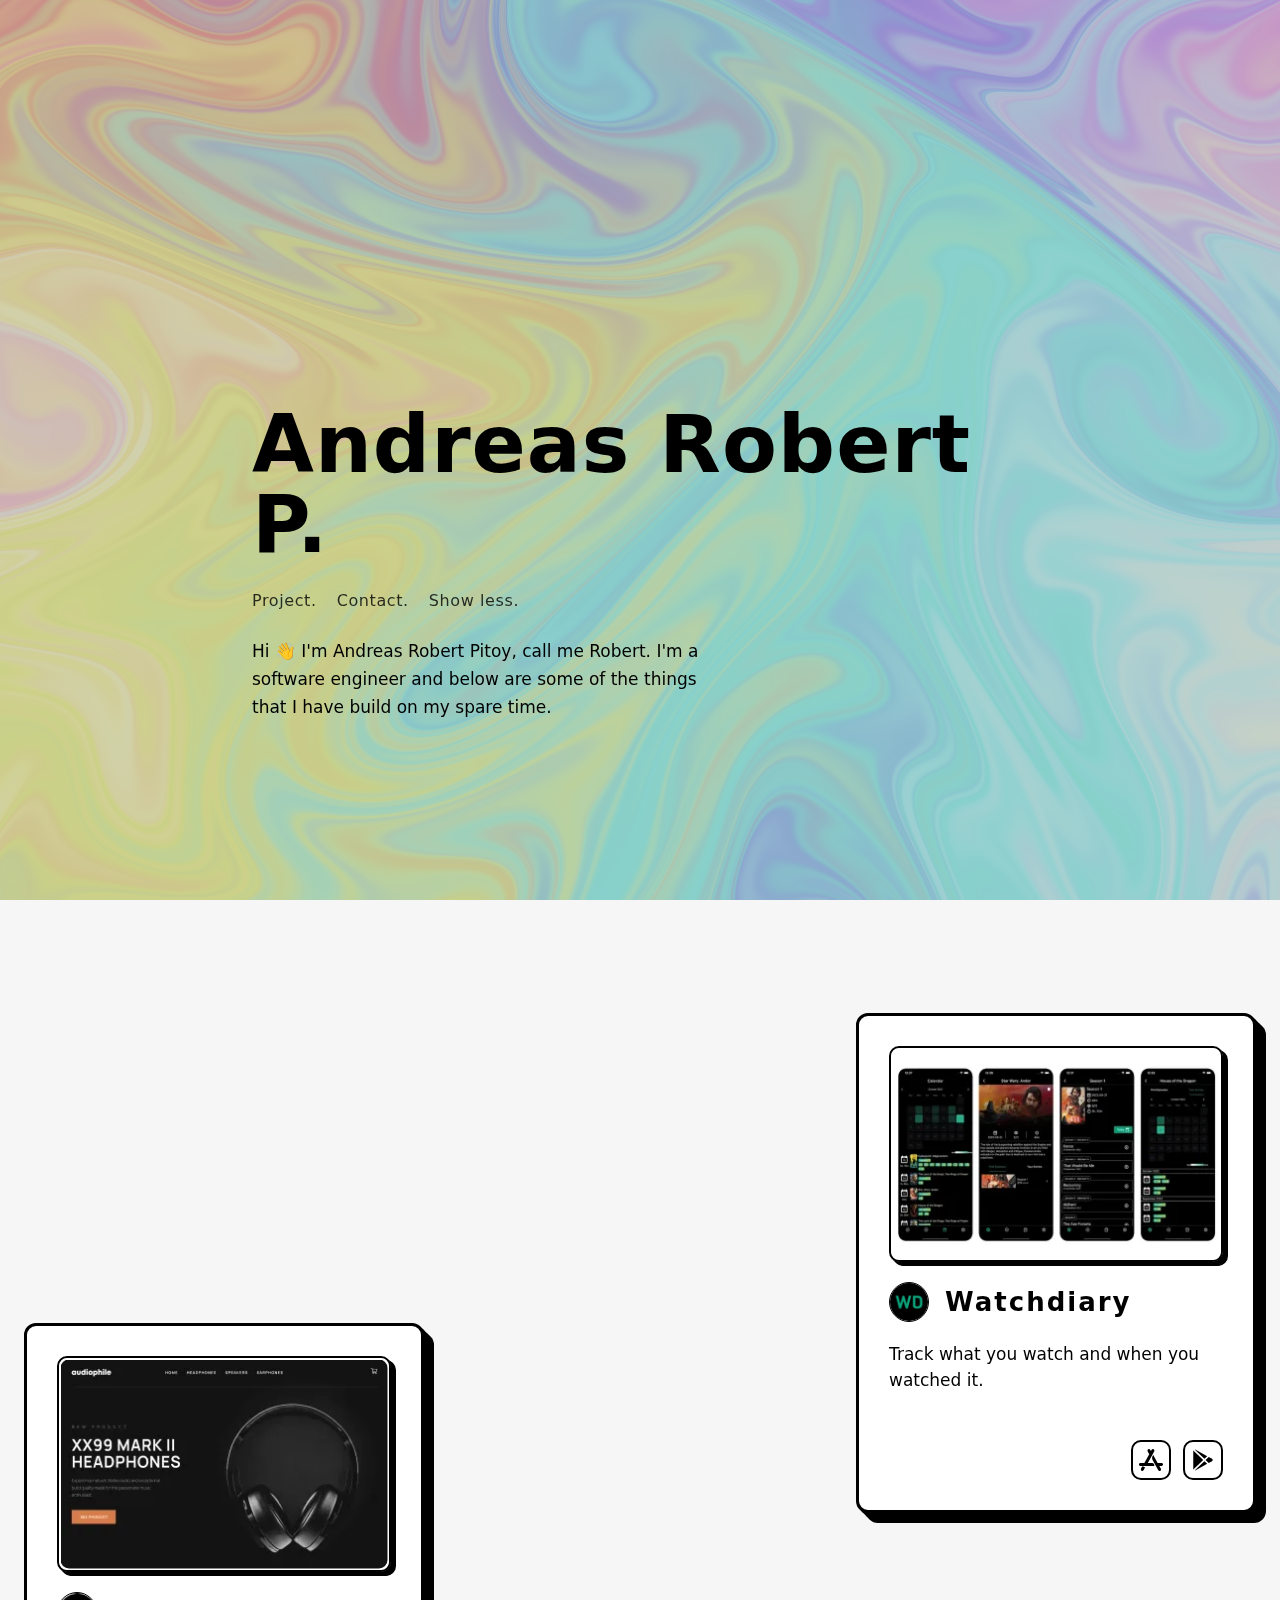
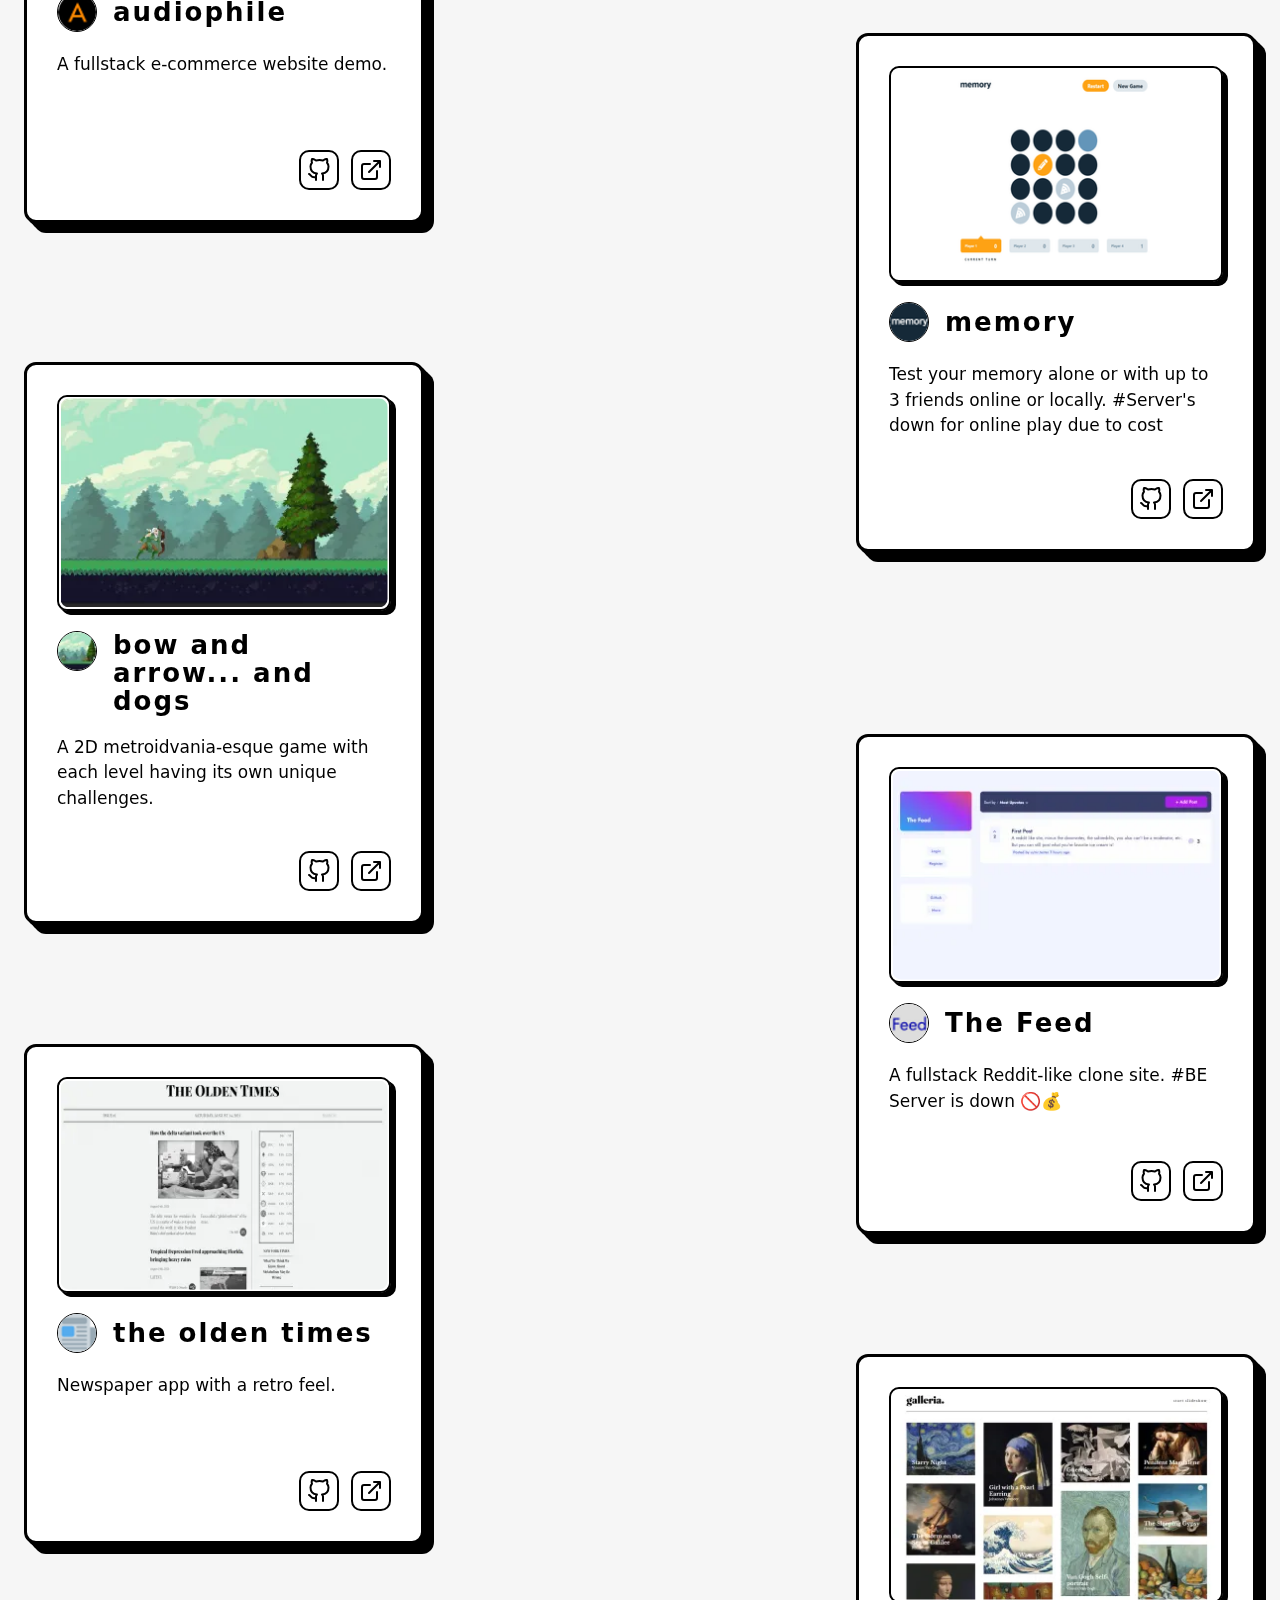
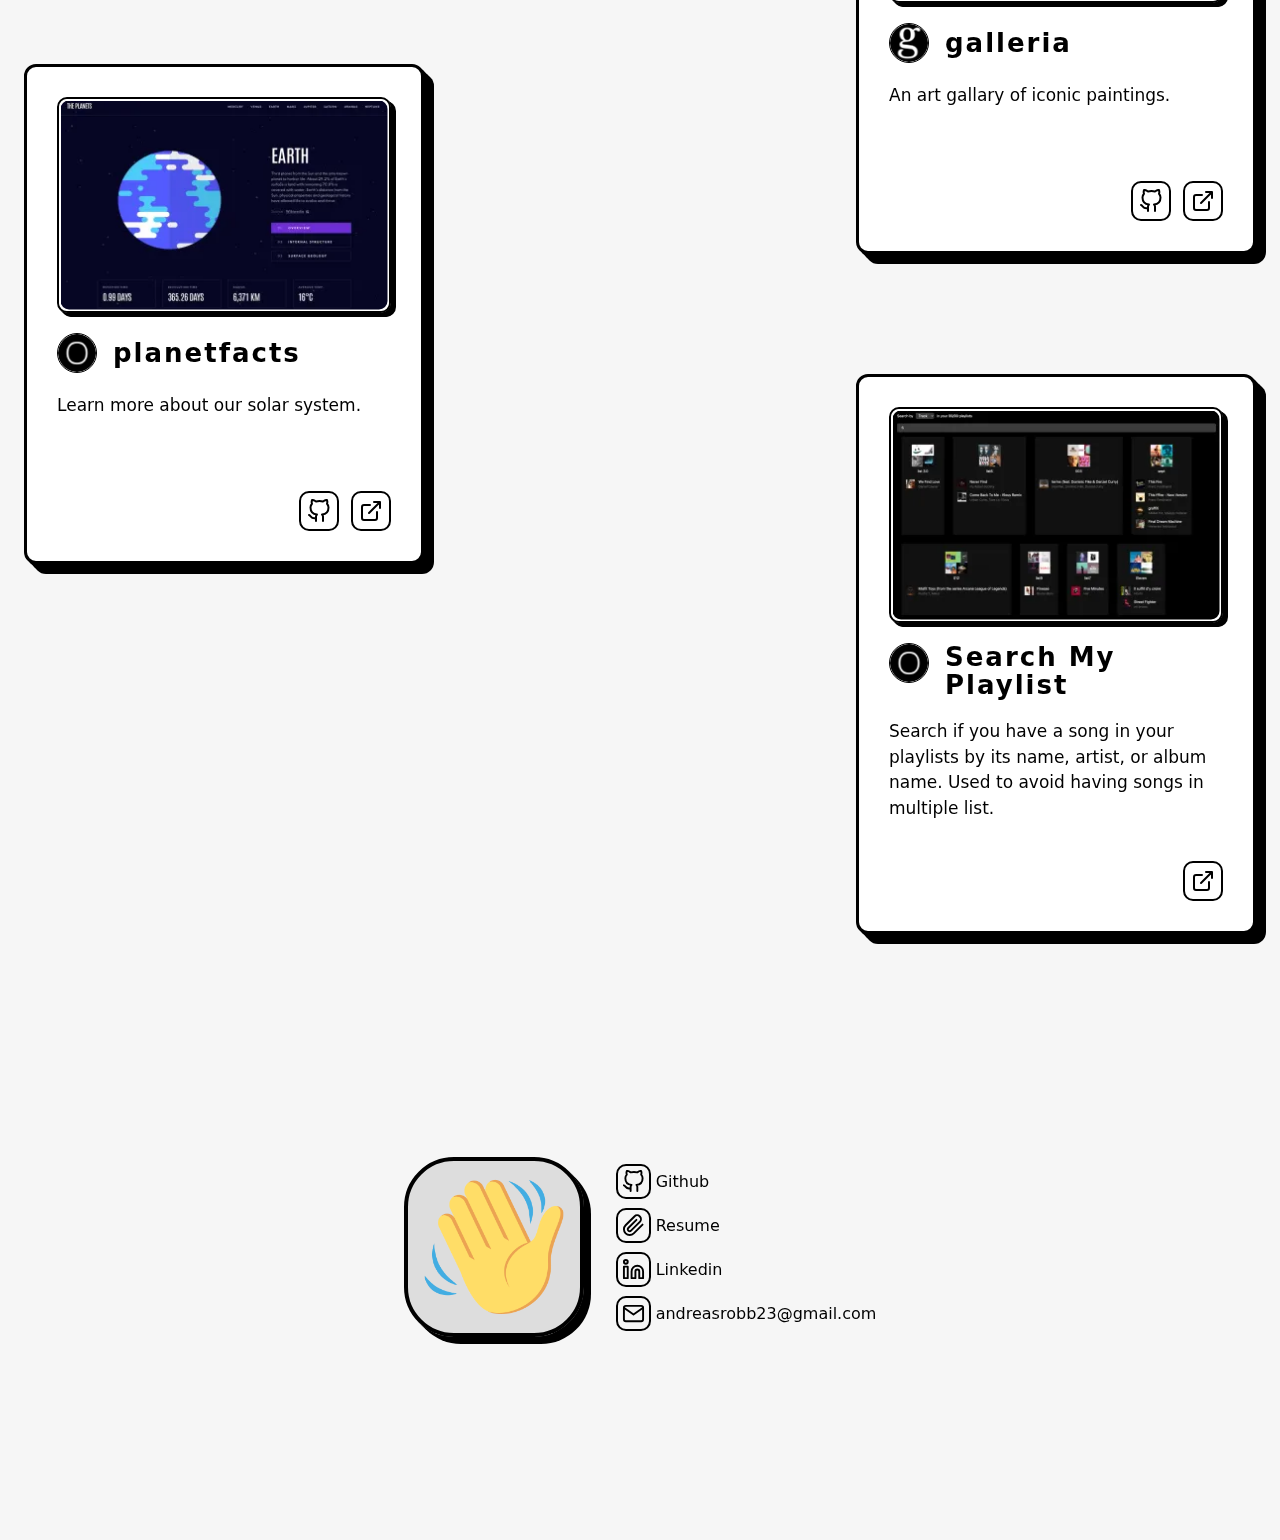
==== commit 1c7bed69: "fixes + r" ====
--- a/index.html
+++ b/index.html
@@ -1 +1 @@
-<!DOCTYPE html><html lang=en><head><meta charset=UTF-8><meta content="width=device-width" name=viewport><link href=/favicon.ico rel=icon type=image/svg+xml><meta content="Astro v1.9.2" name=generator><meta content="Andreas Robert Pitoy" name=title property=og:title><meta content=Website property=og:type><meta content=https://res.cloudinary.com/img23/image/upload/v1628459830/homepage_einqkh.png name=image property=og:image><meta content="Hi, I'm Andreas Robert Pitoy, call me Robert. I'm a full stack developer based in Jakarta." name=description property=og:description><meta content="Andreas Robert Pitoy" name=author><meta content="Andreas Robert Pitoy" name=title property=og:title><title>Andreas Robert Pitoy</title><script src="https://www.googletagmanager.com/gtag/js?id=G-9Y49XNPXEF" async></script><script>function gtag(){dataLayer.push(arguments)}window.dataLayer=window.dataLayer||[],gtag("js",new Date),gtag("config","G-9Y49XNPXEF")</script><link href=/assets/index.d9eabbd3.css rel=stylesheet /><script src=/hoisted.67768269.js type=module></script></head><body><main><canvas class="fixed h-screen left-0 top-0 w-screen z-[-1]" id=canvas></canvas><section class="mx-auto animate-fade-in max-w-[800px] mb-[48vh] md:animate-fade-in-l mt-[35vh] px-3 xs:mt-[45vh]"><h1 class="font-[900] leading-[65px] text-[19.2vw] tracking-[1px] xs:leading-[80px] xs:text-[80px]">Andreas Robert P.</h1><ul class="mb-6 flex mt-6 opacity-80"><li class="font-[400] cursor-pointer tracking-[0.6px]" id=project-link>Project.</li><li class="font-[400] cursor-pointer tracking-[0.6px] mx-5" id=contact-link>Contact.</li><li class="font-[400] cursor-pointer tracking-[0.6px]" id=show-link data-show=true>Show less.</li></ul><p class="text-[17px] animate-fade-in leading-[28px] max-w-[450px]" id=desc>Hi 👋 I'm Andreas Robert Pitoy, call me Robert. I'm a software engineer, and below are some of the things that i build throughout they years on my spare time.</p></section><section class="lg:px-6 flex flex-col"><div class="astro-OZRAF767 flex justify-center"><div class="astro-OZRAF767 lg:flex hidden w-[850px]"></div><div class="astro-OZRAF767 border-black flex flex-col relative bg-white border-[3px] lg:mb-[-50px] lg:mt-[-140px] lg:w-[400px] min-h-[500px] mt-[100px] p-[30px] project-card rounded-[12px] shadow-card shrink-0 w-[90%]" id=project><div class="astro-OZRAF767 border-black border-t absolute hidden lg:flex top-[300px] w-[59%] left-[-70%] stack-right"><ul class="astro-OZRAF767 mt-1"><li class=astro-OZRAF767>Flutter.</li><li class=astro-OZRAF767>Golang.</li><li class=astro-OZRAF767>AWS Lambda.</li><li class=astro-OZRAF767>DynamoDB.</li><li class=astro-OZRAF767>AWS API Gateway.</li><li class=astro-OZRAF767>Auth0.</li><li class=astro-OZRAF767>Dart.</li><li class=astro-OZRAF767>Flutter Provider.</li></ul></div><div class="astro-OZRAF767 border-black rounded-[10px] border-[2px] shadow-image"><img alt=Watchdiary class="astro-OZRAF767 rounded-[10px] bg-white mx-auto p-[1.5px]" height=211 src=/assets/watchdiaryImg_Z2j6tVL.webp width=330 decoding=async loading=lazy></div><div class="astro-OZRAF767 flex items-center my-5"><img alt=Watchdiary class="astro-OZRAF767 border-black border rounded-full h-[40px] mb-auto mr-4 shrink-0 w-[40px]" height=40 src=/assets/watchdiary_Z2pnNKa.png width=40 decoding=async loading=lazy><h2 class="astro-OZRAF767 font-bold leading-7 text-[26px] tracking-[2px]">Watchdiary</h2></div><p class="astro-OZRAF767 text-[17px]">Track what you watch and when you watched it.</p><div class="astro-OZRAF767 flex justify-end mt-auto pt-[40px]"><a class=astro-OZRAF767 href=https://apps.apple.com/app/watchdiary-track-movie-tv/id6443872727><img alt=appstore class="astro-OZRAF767 border-black h-[40px] w-[40px] border-2 p-[6px] rounded-[10px] ml-3 hover:shadow-play" height=40 src=/appstore.svg width=40> </a><a class=astro-OZRAF767 href="https://play.google.com/store/apps/details?id=com.main.watchdiary"><img alt=playstore class="astro-OZRAF767 border-black h-[40px] w-[40px] border-2 p-[6px] rounded-[10px] ml-3 hover:shadow-blu" height=40 src=/playstore.svg width=40></a></div><div class="astro-OZRAF767 border-black flex items-center border-t flex-col lg:hidden min-h-[46px] mt-[30px] relative"><div class="astro-OZRAF767 border-black flex items-center border cursor-pointer h-[25px] justify-center rounded-full text-center w-[25px] absolute collapse-stack hidden left-0 top-2" data-order=1><span class="astro-OZRAF767 mt-[-1.5px]">-</span></div><ul class="astro-OZRAF767 mt-1 flex-col hid m-stack text-center" data-order=1><li class="astro-OZRAF767 mt-1">Flutter.</li><li class="astro-OZRAF767 mt-1">Golang.</li><li class="astro-OZRAF767 mt-1">AWS Lambda.</li><li class="astro-OZRAF767 mt-1">DynamoDB.</li><li class="astro-OZRAF767 mt-1">AWS API Gateway.</li><li class="astro-OZRAF767 mt-1">Auth0.</li><li class="astro-OZRAF767 mt-1">Dart.</li><li class="astro-OZRAF767 mt-1">Flutter Provider.</li></ul><button class="astro-OZRAF767 border-black flex items-center border cursor-pointer h-[25px] justify-center rounded-full text-center w-[25px] expand-stack m-2" data-order=1><span class="astro-OZRAF767 ml-[1px] mt-[-2.5px]">+</span></button></div></div></div><div class="astro-OZRAF767 flex justify-center"><div class="astro-OZRAF767 border-black flex flex-col relative bg-white border-[3px] lg:mb-[-50px] lg:mt-[-140px] lg:w-[400px] min-h-[500px] mt-[100px] p-[30px] project-card rounded-[12px] shadow-card shrink-0 w-[90%]" id=project><div class="astro-OZRAF767 border-black border-t absolute hidden lg:flex top-[300px] w-[59%] right-[-70%] stack-left"><ul class="astro-OZRAF767 mt-1"><li class=astro-OZRAF767>Node js.</li><li class=astro-OZRAF767>Jwt.</li><li class=astro-OZRAF767>MongoDB.</li><li class=astro-OZRAF767>GraphQL.</li><li class=astro-OZRAF767>Next js.</li><li class=astro-OZRAF767>React.</li><li class=astro-OZRAF767>Styled Components.</li><li class=astro-OZRAF767>TypeScript.</li></ul></div><div class="astro-OZRAF767 border-black rounded-[10px] border-[2px] shadow-image"><img alt=audiophile class="astro-OZRAF767 rounded-[10px] bg-white mx-auto p-[1.5px]" height=211 src=/assets/audiophileImg_1t2QMk.webp width=330 decoding=async loading=lazy></div><div class="astro-OZRAF767 flex items-center my-5"><img alt=audiophile class="astro-OZRAF767 border-black border rounded-full h-[40px] mb-auto mr-4 shrink-0 w-[40px]" height=40 src=/assets/audiophile_Z1vEK85.png width=40 decoding=async loading=lazy><h2 class="astro-OZRAF767 font-bold leading-7 text-[26px] tracking-[2px]">audiophile</h2></div><p class="astro-OZRAF767 text-[17px]">A fullstack e-commerce website demo.</p><div class="astro-OZRAF767 flex justify-end mt-auto pt-[40px]"><a class=astro-OZRAF767 href=https://github.com/andreasrobert/ecommerce-audiophile-client><img alt=github class="astro-OZRAF767 border-black h-[40px] w-[40px] border-2 p-[6px] rounded-[10px] hover:shadow-git" height=40 src=/github.svg width=40> </a><a class=astro-OZRAF767 href=https://ecommerce-audiophile.netlify.app><img alt=link class="astro-OZRAF767 border-black h-[40px] w-[40px] border-2 p-[6px] rounded-[10px] ml-3 hover:shadow-red" height=40 src=/external-link.svg width=40></a></div><div class="astro-OZRAF767 border-black flex items-center border-t flex-col lg:hidden min-h-[46px] mt-[30px] relative"><div class="astro-OZRAF767 border-black flex items-center border cursor-pointer h-[25px] justify-center rounded-full text-center w-[25px] absolute collapse-stack hidden left-0 top-2" data-order=2><span class="astro-OZRAF767 mt-[-1.5px]">-</span></div><ul class="astro-OZRAF767 mt-1 flex-col hid m-stack text-center" data-order=2><li class="astro-OZRAF767 mt-1">Node js.</li><li class="astro-OZRAF767 mt-1">Jwt.</li><li class="astro-OZRAF767 mt-1">MongoDB.</li><li class="astro-OZRAF767 mt-1">GraphQL.</li><li class="astro-OZRAF767 mt-1">Next js.</li><li class="astro-OZRAF767 mt-1">React.</li><li class="astro-OZRAF767 mt-1">Styled Components.</li><li class="astro-OZRAF767 mt-1">TypeScript.</li></ul><button class="astro-OZRAF767 border-black flex items-center border cursor-pointer h-[25px] justify-center rounded-full text-center w-[25px] expand-stack m-2" data-order=2><span class="astro-OZRAF767 ml-[1px] mt-[-2.5px]">+</span></button></div></div><div class="astro-OZRAF767 lg:flex hidden w-[850px]"></div></div><div class="astro-OZRAF767 flex justify-center"><div class="astro-OZRAF767 lg:flex hidden w-[850px]"></div><div class="astro-OZRAF767 border-black flex flex-col relative bg-white border-[3px] lg:mb-[-50px] lg:mt-[-140px] lg:w-[400px] min-h-[500px] mt-[100px] p-[30px] project-card rounded-[12px] shadow-card shrink-0 w-[90%]" id=project><div class="astro-OZRAF767 border-black border-t absolute hidden lg:flex top-[300px] w-[59%] left-[-70%] stack-right"><ul class="astro-OZRAF767 mt-1"><li class=astro-OZRAF767>Golang.</li><li class=astro-OZRAF767>gorilla/websocket.</li><li class=astro-OZRAF767>Vue.</li><li class=astro-OZRAF767>Vuex.</li><li class=astro-OZRAF767>Composition API.</li><li class=astro-OZRAF767>Tailwind.</li><li class=astro-OZRAF767>JavaScript.</li></ul></div><div class="astro-OZRAF767 border-black rounded-[10px] border-[2px] shadow-image"><img alt=memory class="astro-OZRAF767 rounded-[10px] bg-white mx-auto p-[1.5px]" height=211 src=/assets/memoryImg_m45TF.png width=330 decoding=async loading=lazy></div><div class="astro-OZRAF767 flex items-center my-5"><img alt=memory class="astro-OZRAF767 border-black border rounded-full h-[40px] mb-auto mr-4 shrink-0 w-[40px]" height=40 src=/assets/memory_Z8Ybq6.png width=40 decoding=async loading=lazy><h2 class="astro-OZRAF767 font-bold leading-7 text-[26px] tracking-[2px]">memory</h2></div><p class="astro-OZRAF767 text-[17px]">Test your memory alone or with up to 3 friends online or locally. #Server&#39;s down for online play due to cost</p><div class="astro-OZRAF767 flex justify-end mt-auto pt-[40px]"><a class=astro-OZRAF767 href=https://github.com/andreasrobert/vite-memory-game><img alt=github class="astro-OZRAF767 border-black h-[40px] w-[40px] border-2 p-[6px] rounded-[10px] hover:shadow-git" height=40 src=/github.svg width=40> </a><a class=astro-OZRAF767 href=https://memory-vite.netlify.app/ ><img alt=link class="astro-OZRAF767 border-black h-[40px] w-[40px] border-2 p-[6px] rounded-[10px] ml-3 hover:shadow-red" height=40 src=/external-link.svg width=40></a></div><div class="astro-OZRAF767 border-black flex items-center border-t flex-col lg:hidden min-h-[46px] mt-[30px] relative"><div class="astro-OZRAF767 border-black flex items-center border cursor-pointer h-[25px] justify-center rounded-full text-center w-[25px] absolute collapse-stack hidden left-0 top-2" data-order=3><span class="astro-OZRAF767 mt-[-1.5px]">-</span></div><ul class="astro-OZRAF767 mt-1 flex-col hid m-stack text-center" data-order=3><li class="astro-OZRAF767 mt-1">Golang.</li><li class="astro-OZRAF767 mt-1">gorilla/websocket.</li><li class="astro-OZRAF767 mt-1">Vue.</li><li class="astro-OZRAF767 mt-1">Vuex.</li><li class="astro-OZRAF767 mt-1">Composition API.</li><li class="astro-OZRAF767 mt-1">Tailwind.</li><li class="astro-OZRAF767 mt-1">JavaScript.</li></ul><button class="astro-OZRAF767 border-black flex items-center border cursor-pointer h-[25px] justify-center rounded-full text-center w-[25px] expand-stack m-2" data-order=3><span class="astro-OZRAF767 ml-[1px] mt-[-2.5px]">+</span></button></div></div></div><div class="astro-OZRAF767 flex justify-center"><div class="astro-OZRAF767 border-black flex flex-col relative bg-white border-[3px] lg:mb-[-50px] lg:mt-[-140px] lg:w-[400px] min-h-[500px] mt-[100px] p-[30px] project-card rounded-[12px] shadow-card shrink-0 w-[90%]" id=project><div class="astro-OZRAF767 border-black border-t absolute hidden lg:flex top-[300px] w-[59%] right-[-70%] stack-left"><ul class="astro-OZRAF767 mt-1"><li class=astro-OZRAF767>Unity.</li><li class=astro-OZRAF767>C#.</li></ul></div><div class="astro-OZRAF767 border-black rounded-[10px] border-[2px] shadow-image"><img alt="bow and arrow... and dogs" class="astro-OZRAF767 rounded-[10px] bg-white mx-auto p-[1.5px]" height=211 src=/assets/bowImg_Z1qozj1.webp width=330 decoding=async loading=lazy></div><div class="astro-OZRAF767 flex items-center my-5"><img alt="bow and arrow... and dogs" class="astro-OZRAF767 border-black border rounded-full h-[40px] mb-auto mr-4 shrink-0 w-[40px]" height=40 src=/assets/bowImg_1jUAdS.webp width=40 decoding=async loading=lazy><h2 class="astro-OZRAF767 font-bold leading-7 text-[26px] tracking-[2px]">bow and arrow... and dogs</h2></div><p class="astro-OZRAF767 text-[17px]">A 2D metroidvania-esque game with Each level having its own challenges.</p><div class="astro-OZRAF767 flex justify-end mt-auto pt-[40px]"><a class=astro-OZRAF767 href=https://github.com/andreasrobert><img alt=github class="astro-OZRAF767 border-black h-[40px] w-[40px] border-2 p-[6px] rounded-[10px] hover:shadow-git" height=40 src=/github.svg width=40> </a><a class=astro-OZRAF767 href=https://andreas-robert.itch.io/bow-and-arrow-and-dogs><img alt=link class="astro-OZRAF767 border-black h-[40px] w-[40px] border-2 p-[6px] rounded-[10px] ml-3 hover:shadow-red" height=40 src=/external-link.svg width=40></a></div><div class="astro-OZRAF767 border-black flex items-center border-t flex-col lg:hidden min-h-[46px] mt-[30px] relative"><div class="astro-OZRAF767 border-black flex items-center border cursor-pointer h-[25px] justify-center rounded-full text-center w-[25px] absolute collapse-stack hidden left-0 top-2" data-order=4><span class="astro-OZRAF767 mt-[-1.5px]">-</span></div><ul class="astro-OZRAF767 mt-1 flex-col hid m-stack text-center" data-order=4><li class="astro-OZRAF767 mt-1">Unity.</li><li class="astro-OZRAF767 mt-1">C#.</li></ul><button class="astro-OZRAF767 border-black flex items-center border cursor-pointer h-[25px] justify-center rounded-full text-center w-[25px] expand-stack m-2" data-order=4><span class="astro-OZRAF767 ml-[1px] mt-[-2.5px]">+</span></button></div></div><div class="astro-OZRAF767 lg:flex hidden w-[850px]"></div></div><div class="astro-OZRAF767 flex justify-center"><div class="astro-OZRAF767 lg:flex hidden w-[850px]"></div><div class="astro-OZRAF767 border-black flex flex-col relative bg-white border-[3px] lg:mb-[-50px] lg:mt-[-140px] lg:w-[400px] min-h-[500px] mt-[100px] p-[30px] project-card rounded-[12px] shadow-card shrink-0 w-[90%]" id=project><div class="astro-OZRAF767 border-black border-t absolute hidden lg:flex top-[300px] w-[59%] left-[-70%] stack-right"><ul class="astro-OZRAF767 mt-1"><li class=astro-OZRAF767>Node js.</li><li class=astro-OZRAF767>Jwt.</li><li class=astro-OZRAF767>Postgres.</li><li class=astro-OZRAF767>Next js.</li><li class=astro-OZRAF767>React.</li><li class=astro-OZRAF767>Chakra UI.</li><li class=astro-OZRAF767>TypeScript.</li></ul></div><div class="astro-OZRAF767 border-black rounded-[10px] border-[2px] shadow-image"><img alt="The Feed" class="astro-OZRAF767 rounded-[10px] bg-white mx-auto p-[1.5px]" height=211 src=/assets/feedImg_Z1T9POv.webp width=330 decoding=async loading=lazy></div><div class="astro-OZRAF767 flex items-center my-5"><img alt="The Feed" class="astro-OZRAF767 border-black border rounded-full h-[40px] mb-auto mr-4 shrink-0 w-[40px]" height=40 src=/assets/feed_Zr6Pek.png width=40 decoding=async loading=lazy><h2 class="astro-OZRAF767 font-bold leading-7 text-[26px] tracking-[2px]">The Feed</h2></div><p class="astro-OZRAF767 text-[17px]">A fullstack Reddit-like clone site. #BE Server is down 🚫💰</p><div class="astro-OZRAF767 flex justify-end mt-auto pt-[40px]"><a class=astro-OZRAF767 href=https://github.com/andreasrobert/feed-client><img alt=github class="astro-OZRAF767 border-black h-[40px] w-[40px] border-2 p-[6px] rounded-[10px] hover:shadow-git" height=40 src=/github.svg width=40> </a><a class=astro-OZRAF767 href=https://thefeed.netlify.app/ ><img alt=link class="astro-OZRAF767 border-black h-[40px] w-[40px] border-2 p-[6px] rounded-[10px] ml-3 hover:shadow-red" height=40 src=/external-link.svg width=40></a></div><div class="astro-OZRAF767 border-black flex items-center border-t flex-col lg:hidden min-h-[46px] mt-[30px] relative"><div class="astro-OZRAF767 border-black flex items-center border cursor-pointer h-[25px] justify-center rounded-full text-center w-[25px] absolute collapse-stack hidden left-0 top-2" data-order=5><span class="astro-OZRAF767 mt-[-1.5px]">-</span></div><ul class="astro-OZRAF767 mt-1 flex-col hid m-stack text-center" data-order=5><li class="astro-OZRAF767 mt-1">Node js.</li><li class="astro-OZRAF767 mt-1">Jwt.</li><li class="astro-OZRAF767 mt-1">Postgres.</li><li class="astro-OZRAF767 mt-1">Next js.</li><li class="astro-OZRAF767 mt-1">React.</li><li class="astro-OZRAF767 mt-1">Chakra UI.</li><li class="astro-OZRAF767 mt-1">TypeScript.</li></ul><button class="astro-OZRAF767 border-black flex items-center border cursor-pointer h-[25px] justify-center rounded-full text-center w-[25px] expand-stack m-2" data-order=5><span class="astro-OZRAF767 ml-[1px] mt-[-2.5px]">+</span></button></div></div></div><div class="astro-OZRAF767 flex justify-center"><div class="astro-OZRAF767 border-black flex flex-col relative bg-white border-[3px] lg:mb-[-50px] lg:mt-[-140px] lg:w-[400px] min-h-[500px] mt-[100px] p-[30px] project-card rounded-[12px] shadow-card shrink-0 w-[90%]" id=project><div class="astro-OZRAF767 border-black border-t absolute hidden lg:flex top-[300px] w-[59%] right-[-70%] stack-left"><ul class="astro-OZRAF767 mt-1"><li class=astro-OZRAF767>Gnews API.</li><li class=astro-OZRAF767>Coingecko API.</li><li class=astro-OZRAF767>Theguardian API.</li><li class=astro-OZRAF767>Nytimes API.</li><li class=astro-OZRAF767>Next js.</li><li class=astro-OZRAF767>React.</li><li class=astro-OZRAF767>Chakra UI.</li><li class=astro-OZRAF767>TypeScript.</li></ul></div><div class="astro-OZRAF767 border-black rounded-[10px] border-[2px] shadow-image"><img alt="the olden times" class="astro-OZRAF767 rounded-[10px] bg-white mx-auto p-[1.5px]" height=211 src=/assets/oldTimeImg_Zlcsoo.webp width=330 decoding=async loading=lazy></div><div class="astro-OZRAF767 flex items-center my-5"><img alt="the olden times" class="astro-OZRAF767 border-black border rounded-full h-[40px] mb-auto mr-4 shrink-0 w-[40px]" height=40 src=/assets/oldTime_Z2uucbR.png width=40 decoding=async loading=lazy><h2 class="astro-OZRAF767 font-bold leading-7 text-[26px] tracking-[2px]">the olden times</h2></div><p class="astro-OZRAF767 text-[17px]">Newspaper app with a retro feel.</p><div class="astro-OZRAF767 flex justify-end mt-auto pt-[40px]"><a class=astro-OZRAF767 href=https://github.com/andreasrobert/new-times-client><img alt=github class="astro-OZRAF767 border-black h-[40px] w-[40px] border-2 p-[6px] rounded-[10px] hover:shadow-git" height=40 src=/github.svg width=40> </a><a class=astro-OZRAF767 href=https://oldentimes.netlify.app/ ><img alt=link class="astro-OZRAF767 border-black h-[40px] w-[40px] border-2 p-[6px] rounded-[10px] ml-3 hover:shadow-red" height=40 src=/external-link.svg width=40></a></div><div class="astro-OZRAF767 border-black flex items-center border-t flex-col lg:hidden min-h-[46px] mt-[30px] relative"><div class="astro-OZRAF767 border-black flex items-center border cursor-pointer h-[25px] justify-center rounded-full text-center w-[25px] absolute collapse-stack hidden left-0 top-2" data-order=6><span class="astro-OZRAF767 mt-[-1.5px]">-</span></div><ul class="astro-OZRAF767 mt-1 flex-col hid m-stack text-center" data-order=6><li class="astro-OZRAF767 mt-1">Gnews API.</li><li class="astro-OZRAF767 mt-1">Coingecko API.</li><li class="astro-OZRAF767 mt-1">Theguardian API.</li><li class="astro-OZRAF767 mt-1">Nytimes API.</li><li class="astro-OZRAF767 mt-1">Next js.</li><li class="astro-OZRAF767 mt-1">React.</li><li class="astro-OZRAF767 mt-1">Chakra UI.</li><li class="astro-OZRAF767 mt-1">TypeScript.</li></ul><button class="astro-OZRAF767 border-black flex items-center border cursor-pointer h-[25px] justify-center rounded-full text-center w-[25px] expand-stack m-2" data-order=6><span class="astro-OZRAF767 ml-[1px] mt-[-2.5px]">+</span></button></div></div><div class="astro-OZRAF767 lg:flex hidden w-[850px]"></div></div><div class="astro-OZRAF767 flex justify-center"><div class="astro-OZRAF767 lg:flex hidden w-[850px]"></div><div class="astro-OZRAF767 border-black flex flex-col relative bg-white border-[3px] lg:mb-[-50px] lg:mt-[-140px] lg:w-[400px] min-h-[500px] mt-[100px] p-[30px] project-card rounded-[12px] shadow-card shrink-0 w-[90%]" id=project><div class="astro-OZRAF767 border-black border-t absolute hidden lg:flex top-[300px] w-[59%] left-[-70%] stack-right"><ul class="astro-OZRAF767 mt-1"><li class=astro-OZRAF767>Next js.</li><li class=astro-OZRAF767>React.</li><li class=astro-OZRAF767>Chakra UI.</li><li class=astro-OZRAF767>Framer Motion.</li><li class=astro-OZRAF767>TypeScript.</li></ul></div><div class="astro-OZRAF767 border-black rounded-[10px] border-[2px] shadow-image"><img alt=galleria class="astro-OZRAF767 rounded-[10px] bg-white mx-auto p-[1.5px]" height=211 src=/assets/theGallaImg_8xBG9.webp width=330 decoding=async loading=lazy></div><div class="astro-OZRAF767 flex items-center my-5"><img alt=galleria class="astro-OZRAF767 border-black border rounded-full h-[40px] mb-auto mr-4 shrink-0 w-[40px]" height=40 src=/assets/theGalla_Z1vI5dq.png width=40 decoding=async loading=lazy><h2 class="astro-OZRAF767 font-bold leading-7 text-[26px] tracking-[2px]">galleria</h2></div><p class="astro-OZRAF767 text-[17px]">An art gallary of iconic paintings.</p><div class="astro-OZRAF767 flex justify-end mt-auto pt-[40px]"><a class=astro-OZRAF767 href=https://github.com/andreasrobert/galleria-slideshow-site-chakra-ui><img alt=github class="astro-OZRAF767 border-black h-[40px] w-[40px] border-2 p-[6px] rounded-[10px] hover:shadow-git" height=40 src=/github.svg width=40> </a><a class=astro-OZRAF767 href=https://thegalla.netlify.app><img alt=link class="astro-OZRAF767 border-black h-[40px] w-[40px] border-2 p-[6px] rounded-[10px] ml-3 hover:shadow-red" height=40 src=/external-link.svg width=40></a></div><div class="astro-OZRAF767 border-black flex items-center border-t flex-col lg:hidden min-h-[46px] mt-[30px] relative"><div class="astro-OZRAF767 border-black flex items-center border cursor-pointer h-[25px] justify-center rounded-full text-center w-[25px] absolute collapse-stack hidden left-0 top-2" data-order=7><span class="astro-OZRAF767 mt-[-1.5px]">-</span></div><ul class="astro-OZRAF767 mt-1 flex-col hid m-stack text-center" data-order=7><li class="astro-OZRAF767 mt-1">Next js.</li><li class="astro-OZRAF767 mt-1">React.</li><li class="astro-OZRAF767 mt-1">Chakra UI.</li><li class="astro-OZRAF767 mt-1">Framer Motion.</li><li class="astro-OZRAF767 mt-1">TypeScript.</li></ul><button class="astro-OZRAF767 border-black flex items-center border cursor-pointer h-[25px] justify-center rounded-full text-center w-[25px] expand-stack m-2" data-order=7><span class="astro-OZRAF767 ml-[1px] mt-[-2.5px]">+</span></button></div></div></div><div class="astro-OZRAF767 flex justify-center"><div class="astro-OZRAF767 border-black flex flex-col relative bg-white border-[3px] lg:mb-[-50px] lg:mt-[-140px] lg:w-[400px] min-h-[500px] mt-[100px] p-[30px] project-card rounded-[12px] shadow-card shrink-0 w-[90%]" id=project><div class="astro-OZRAF767 border-black border-t absolute hidden lg:flex top-[300px] w-[59%] right-[-70%] stack-left"><ul class="astro-OZRAF767 mt-1"><li class=astro-OZRAF767>Next js.</li><li class=astro-OZRAF767>React.</li><li class=astro-OZRAF767>Styled Components.</li><li class=astro-OZRAF767>Framer Motion.</li><li class=astro-OZRAF767>TypeScript.</li></ul></div><div class="astro-OZRAF767 border-black rounded-[10px] border-[2px] shadow-image"><img alt=planetfacts class="astro-OZRAF767 rounded-[10px] bg-white mx-auto p-[1.5px]" height=211 src=/assets/planetfactsImg_LQwg3.webp width=330 decoding=async loading=lazy></div><div class="astro-OZRAF767 flex items-center my-5"><img alt=planetfacts class="astro-OZRAF767 border-black border rounded-full h-[40px] mb-auto mr-4 shrink-0 w-[40px]" height=40 src=/assets/planetfacts_ZWa2Wx.png width=40 decoding=async loading=lazy><h2 class="astro-OZRAF767 font-bold leading-7 text-[26px] tracking-[2px]">planetfacts</h2></div><p class="astro-OZRAF767 text-[17px]">Learn more about our solar system.</p><div class="astro-OZRAF767 flex justify-end mt-auto pt-[40px]"><a class=astro-OZRAF767 href=https://github.com/andreasrobert/planet-fact-nextjs><img alt=github class="astro-OZRAF767 border-black h-[40px] w-[40px] border-2 p-[6px] rounded-[10px] hover:shadow-git" height=40 src=/github.svg width=40> </a><a class=astro-OZRAF767 href=https://planetfacts.netlify.app><img alt=link class="astro-OZRAF767 border-black h-[40px] w-[40px] border-2 p-[6px] rounded-[10px] ml-3 hover:shadow-red" height=40 src=/external-link.svg width=40></a></div><div class="astro-OZRAF767 border-black flex items-center border-t flex-col lg:hidden min-h-[46px] mt-[30px] relative"><div class="astro-OZRAF767 border-black flex items-center border cursor-pointer h-[25px] justify-center rounded-full text-center w-[25px] absolute collapse-stack hidden left-0 top-2" data-order=8><span class="astro-OZRAF767 mt-[-1.5px]">-</span></div><ul class="astro-OZRAF767 mt-1 flex-col hid m-stack text-center" data-order=8><li class="astro-OZRAF767 mt-1">Next js.</li><li class="astro-OZRAF767 mt-1">React.</li><li class="astro-OZRAF767 mt-1">Styled Components.</li><li class="astro-OZRAF767 mt-1">Framer Motion.</li><li class="astro-OZRAF767 mt-1">TypeScript.</li></ul><button class="astro-OZRAF767 border-black flex items-center border cursor-pointer h-[25px] justify-center rounded-full text-center w-[25px] expand-stack m-2" data-order=8><span class="astro-OZRAF767 ml-[1px] mt-[-2.5px]">+</span></button></div></div><div class="astro-OZRAF767 lg:flex hidden w-[850px]"></div></div></section><footer class="astro-PJEQHTEY flex flex-col items-center justify-center mb-[200px] md:flex-row mt-[270px]" id=contact><div class="border-black astro-PJEQHTEY bg-shade border-4 h-[180px] rounded-[50px] shadow-hand w-[180px]"><img alt="waving hand" class="astro-PJEQHTEY p-3 wave" height=512 src=/hand.png width=512></div><div class="astro-PJEQHTEY md:mt-[10px] ml-8 mt-8"><ul class=astro-PJEQHTEY><li class=astro-PJEQHTEY><a class=astro-PJEQHTEY href=https://github.com/andreasrobert><img alt=github class="astro-PJEQHTEY hover:shadow-git" height=40 src=/github.svg width=40> Github</a></li><li class=astro-PJEQHTEY><a class=astro-PJEQHTEY href="/Andreas Robert Pitoy Resume.pdf"><img alt=resume class="astro-PJEQHTEY hover:shadow-whi" height=40 src=/paperclip.svg width=40> Resume</a></li><li class=astro-PJEQHTEY><a class=astro-PJEQHTEY href=https://www.linkedin.com/in/robertpitoy/ ><img alt=linkedin class="astro-PJEQHTEY hover:shadow-blu" height=40 src=/linkedin.svg width=40> Linkedin</a></li><li class=astro-PJEQHTEY><a class=astro-PJEQHTEY href=mailto:andreasrobb23@gmail.com><img alt=email class="astro-PJEQHTEY hover:shadow-red" height=40 src=/mail.svg width=40> andreasrobb23@gmail.com</a></li></ul></div></footer></main></body></html>+<!DOCTYPE html><html lang=en><head><meta charset=UTF-8><meta content="width=device-width" name=viewport><link href=/favicon.ico rel=icon type=image/svg+xml><meta content="Astro v1.9.2" name=generator><meta content="Andreas Robert Pitoy" name=title property=og:title><meta content=Website property=og:type><meta content=https://res.cloudinary.com/img23/image/upload/v1628459830/homepage_einqkh.png name=image property=og:image><meta content="Hi, I'm Andreas Robert Pitoy, call me Robert. I'm a full stack developer based in Jakarta." name=description property=og:description><meta content="Andreas Robert Pitoy" name=author><meta content="Andreas Robert Pitoy" name=title property=og:title><title>Andreas Robert Pitoy</title><script src="https://www.googletagmanager.com/gtag/js?id=G-9Y49XNPXEF" async></script><script>function gtag(){dataLayer.push(arguments)}window.dataLayer=window.dataLayer||[],gtag("js",new Date),gtag("config","G-9Y49XNPXEF")</script><link href=/assets/index.862f8508.css rel=stylesheet /><script src=/hoisted.b02073ec.js type=module></script></head><body><main><canvas class="fixed h-screen left-0 top-0 w-screen z-[-1]" id=canvas></canvas><section class="mx-auto animate-fade-in max-w-[800px] mb-[48vh] md:animate-fade-in-l mt-[35vh] px-3 xs:mt-[45vh]"><h1 class="font-[900] leading-[65px] text-[19.2vw] tracking-[1px] xs:leading-[80px] xs:text-[80px]">Andreas Robert P.</h1><ul class="mb-6 flex mt-6 opacity-80"><li class="font-[400] cursor-pointer tracking-[0.6px]" id=project-link>Project.</li><li class="font-[400] cursor-pointer tracking-[0.6px] mx-5" id=contact-link>Contact.</li><li class="font-[400] cursor-pointer tracking-[0.6px]" id=show-link data-show=true>Show less.</li></ul><p class="text-[17px] animate-fade-in leading-[28px] max-w-[450px]" id=desc>Hi 👋 I'm Andreas Robert Pitoy, call me Robert. I'm a software engineer and below are some of the things that I have build on my spare time.</p></section><section class="mxs:px-6 flex flex-col"><div class="astro-6ZNBAFCB flex justify-center"><div class="astro-6ZNBAFCB mxs:flex hidden w-[850px]"></div><div class="astro-6ZNBAFCB border-black flex flex-col relative bg-white border-[3px] med:mb-[-50px] med:mt-[-140px] min-h-[500px] mt-[100px] mxs:mt-[-30px] mxs:w-[400px] p-[30px] project-card rounded-[12px] shadow-card shrink-0 w-[90%]" id=project><div class="astro-6ZNBAFCB border-black border-t absolute hidden med:flex top-[300px] w-[59%] left-[-70%] stack-right"><ul class="astro-6ZNBAFCB mt-1"><li class=astro-6ZNBAFCB>Flutter.</li><li class=astro-6ZNBAFCB>Golang.</li><li class=astro-6ZNBAFCB>AWS Lambda.</li><li class=astro-6ZNBAFCB>DynamoDB.</li><li class=astro-6ZNBAFCB>AWS API Gateway.</li><li class=astro-6ZNBAFCB>Auth0.</li><li class=astro-6ZNBAFCB>Dart.</li><li class=astro-6ZNBAFCB>Flutter Provider.</li></ul></div><div class="astro-6ZNBAFCB border-black rounded-[10px] border-[2px] shadow-image"><img alt=Watchdiary class="astro-6ZNBAFCB rounded-[10px] bg-white mx-auto p-[1.5px]" height=211 src=/assets/watchdiaryImg_1edctr.webp width=330 decoding=async loading=lazy></div><div class="astro-6ZNBAFCB flex items-center my-5"><img alt=Watchdiary class="astro-6ZNBAFCB border-black border rounded-full h-[40px] mb-auto mr-4 shrink-0 w-[40px]" height=40 src=/assets/watchdiary_17URF3.png width=40 decoding=async loading=lazy><h2 class="astro-6ZNBAFCB font-bold leading-7 text-[26px] tracking-[2px]">Watchdiary</h2></div><p class="astro-6ZNBAFCB text-[17px]">Track what you watch and when you watched it.</p><div class="astro-6ZNBAFCB flex justify-end mt-auto pt-[40px]"><a class=astro-6ZNBAFCB href=https://apps.apple.com/app/watchdiary-track-movie-tv/id6443872727><img alt=appstore class="astro-6ZNBAFCB border-black h-[40px] w-[40px] border-2 p-[6px] rounded-[10px] ml-3 hover:shadow-blu" height=40 src=/appstore.svg width=40> </a><a class=astro-6ZNBAFCB href="https://play.google.com/store/apps/details?id=com.main.watchdiary"><img alt=playstore class="astro-6ZNBAFCB border-black h-[40px] w-[40px] border-2 p-[6px] rounded-[10px] ml-3 hover:shadow-red" height=40 src=/playstore.svg width=40></a></div><div class="astro-6ZNBAFCB border-black flex items-center border-t flex-col med:hidden min-h-[46px] mt-[30px] relative"><div class="astro-6ZNBAFCB border-black flex items-center border cursor-pointer h-[25px] justify-center rounded-full text-center w-[25px] absolute collapse-stack hidden left-0 top-2" data-order=1><span class="astro-6ZNBAFCB mt-[-1.5px]">-</span></div><ul class="astro-6ZNBAFCB mt-1 flex-col hid m-stack text-center" data-order=1><li class="astro-6ZNBAFCB mt-1">Flutter.</li><li class="astro-6ZNBAFCB mt-1">Golang.</li><li class="astro-6ZNBAFCB mt-1">AWS Lambda.</li><li class="astro-6ZNBAFCB mt-1">DynamoDB.</li><li class="astro-6ZNBAFCB mt-1">AWS API Gateway.</li><li class="astro-6ZNBAFCB mt-1">Auth0.</li><li class="astro-6ZNBAFCB mt-1">Dart.</li><li class="astro-6ZNBAFCB mt-1">Flutter Provider.</li></ul><button class="astro-6ZNBAFCB border-black flex items-center border cursor-pointer h-[25px] justify-center rounded-full text-center w-[25px] expand-stack m-2" data-order=1><span class="astro-6ZNBAFCB ml-[1px] mt-[-2.5px]">+</span></button></div></div></div><div class="astro-6ZNBAFCB flex justify-center"><div class="astro-6ZNBAFCB border-black flex flex-col relative bg-white border-[3px] med:mb-[-50px] med:mt-[-140px] min-h-[500px] mt-[100px] mxs:mt-[-30px] mxs:w-[400px] p-[30px] project-card rounded-[12px] shadow-card shrink-0 w-[90%]" id=project><div class="astro-6ZNBAFCB border-black border-t absolute hidden med:flex top-[300px] w-[59%] right-[-70%] stack-left"><ul class="astro-6ZNBAFCB mt-1"><li class=astro-6ZNBAFCB>Node js.</li><li class=astro-6ZNBAFCB>Jwt.</li><li class=astro-6ZNBAFCB>MongoDB.</li><li class=astro-6ZNBAFCB>GraphQL.</li><li class=astro-6ZNBAFCB>Next js.</li><li class=astro-6ZNBAFCB>React.</li><li class=astro-6ZNBAFCB>Styled Components.</li><li class=astro-6ZNBAFCB>TypeScript.</li></ul></div><div class="astro-6ZNBAFCB border-black rounded-[10px] border-[2px] shadow-image"><img alt=audiophile class="astro-6ZNBAFCB rounded-[10px] bg-white mx-auto p-[1.5px]" height=211 src=/assets/audiophileImg_Z3OzAo.webp width=330 decoding=async loading=lazy></div><div class="astro-6ZNBAFCB flex items-center my-5"><img alt=audiophile class="astro-6ZNBAFCB border-black border rounded-full h-[40px] mb-auto mr-4 shrink-0 w-[40px]" height=40 src=/assets/audiophile_21DVi8.png width=40 decoding=async loading=lazy><h2 class="astro-6ZNBAFCB font-bold leading-7 text-[26px] tracking-[2px]">audiophile</h2></div><p class="astro-6ZNBAFCB text-[17px]">A fullstack e-commerce website demo.</p><div class="astro-6ZNBAFCB flex justify-end mt-auto pt-[40px]"><a class=astro-6ZNBAFCB href=https://github.com/andreasrobert/ecommerce-audiophile-client><img alt=github class="astro-6ZNBAFCB border-black h-[40px] w-[40px] border-2 p-[6px] rounded-[10px] hover:shadow-git" height=40 src=/github.svg width=40> </a><a class=astro-6ZNBAFCB href=https://ecommerce-audiophile.netlify.app><img alt=link class="astro-6ZNBAFCB border-black h-[40px] w-[40px] border-2 p-[6px] rounded-[10px] ml-3 hover:shadow-red" height=40 src=/external-link.svg width=40></a></div><div class="astro-6ZNBAFCB border-black flex items-center border-t flex-col med:hidden min-h-[46px] mt-[30px] relative"><div class="astro-6ZNBAFCB border-black flex items-center border cursor-pointer h-[25px] justify-center rounded-full text-center w-[25px] absolute collapse-stack hidden left-0 top-2" data-order=2><span class="astro-6ZNBAFCB mt-[-1.5px]">-</span></div><ul class="astro-6ZNBAFCB mt-1 flex-col hid m-stack text-center" data-order=2><li class="astro-6ZNBAFCB mt-1">Node js.</li><li class="astro-6ZNBAFCB mt-1">Jwt.</li><li class="astro-6ZNBAFCB mt-1">MongoDB.</li><li class="astro-6ZNBAFCB mt-1">GraphQL.</li><li class="astro-6ZNBAFCB mt-1">Next js.</li><li class="astro-6ZNBAFCB mt-1">React.</li><li class="astro-6ZNBAFCB mt-1">Styled Components.</li><li class="astro-6ZNBAFCB mt-1">TypeScript.</li></ul><button class="astro-6ZNBAFCB border-black flex items-center border cursor-pointer h-[25px] justify-center rounded-full text-center w-[25px] expand-stack m-2" data-order=2><span class="astro-6ZNBAFCB ml-[1px] mt-[-2.5px]">+</span></button></div></div><div class="astro-6ZNBAFCB mxs:flex hidden w-[850px]"></div></div><div class="astro-6ZNBAFCB flex justify-center"><div class="astro-6ZNBAFCB mxs:flex hidden w-[850px]"></div><div class="astro-6ZNBAFCB border-black flex flex-col relative bg-white border-[3px] med:mb-[-50px] med:mt-[-140px] min-h-[500px] mt-[100px] mxs:mt-[-30px] mxs:w-[400px] p-[30px] project-card rounded-[12px] shadow-card shrink-0 w-[90%]" id=project><div class="astro-6ZNBAFCB border-black border-t absolute hidden med:flex top-[300px] w-[59%] left-[-70%] stack-right"><ul class="astro-6ZNBAFCB mt-1"><li class=astro-6ZNBAFCB>Golang.</li><li class=astro-6ZNBAFCB>gorilla/websocket.</li><li class=astro-6ZNBAFCB>Vue.</li><li class=astro-6ZNBAFCB>Vuex.</li><li class=astro-6ZNBAFCB>Composition API.</li><li class=astro-6ZNBAFCB>Tailwind.</li><li class=astro-6ZNBAFCB>JavaScript.</li></ul></div><div class="astro-6ZNBAFCB border-black rounded-[10px] border-[2px] shadow-image"><img alt=memory class="astro-6ZNBAFCB rounded-[10px] bg-white mx-auto p-[1.5px]" height=211 src=/assets/memoryImg_Z1aNlt3.png width=330 decoding=async loading=lazy></div><div class="astro-6ZNBAFCB flex items-center my-5"><img alt=memory class="astro-6ZNBAFCB border-black border rounded-full h-[40px] mb-auto mr-4 shrink-0 w-[40px]" height=40 src=/assets/memory_Z1FQCNO.png width=40 decoding=async loading=lazy><h2 class="astro-6ZNBAFCB font-bold leading-7 text-[26px] tracking-[2px]">memory</h2></div><p class="astro-6ZNBAFCB text-[17px]">Test your memory alone or with up to 3 friends online or locally. #Server&#39;s down for online play due to cost</p><div class="astro-6ZNBAFCB flex justify-end mt-auto pt-[40px]"><a class=astro-6ZNBAFCB href=https://github.com/andreasrobert/vite-memory-game><img alt=github class="astro-6ZNBAFCB border-black h-[40px] w-[40px] border-2 p-[6px] rounded-[10px] hover:shadow-git" height=40 src=/github.svg width=40> </a><a class=astro-6ZNBAFCB href=https://memory-vite.netlify.app/ ><img alt=link class="astro-6ZNBAFCB border-black h-[40px] w-[40px] border-2 p-[6px] rounded-[10px] ml-3 hover:shadow-red" height=40 src=/external-link.svg width=40></a></div><div class="astro-6ZNBAFCB border-black flex items-center border-t flex-col med:hidden min-h-[46px] mt-[30px] relative"><div class="astro-6ZNBAFCB border-black flex items-center border cursor-pointer h-[25px] justify-center rounded-full text-center w-[25px] absolute collapse-stack hidden left-0 top-2" data-order=3><span class="astro-6ZNBAFCB mt-[-1.5px]">-</span></div><ul class="astro-6ZNBAFCB mt-1 flex-col hid m-stack text-center" data-order=3><li class="astro-6ZNBAFCB mt-1">Golang.</li><li class="astro-6ZNBAFCB mt-1">gorilla/websocket.</li><li class="astro-6ZNBAFCB mt-1">Vue.</li><li class="astro-6ZNBAFCB mt-1">Vuex.</li><li class="astro-6ZNBAFCB mt-1">Composition API.</li><li class="astro-6ZNBAFCB mt-1">Tailwind.</li><li class="astro-6ZNBAFCB mt-1">JavaScript.</li></ul><button class="astro-6ZNBAFCB border-black flex items-center border cursor-pointer h-[25px] justify-center rounded-full text-center w-[25px] expand-stack m-2" data-order=3><span class="astro-6ZNBAFCB ml-[1px] mt-[-2.5px]">+</span></button></div></div></div><div class="astro-6ZNBAFCB flex justify-center"><div class="astro-6ZNBAFCB border-black flex flex-col relative bg-white border-[3px] med:mb-[-50px] med:mt-[-140px] min-h-[500px] mt-[100px] mxs:mt-[-30px] mxs:w-[400px] p-[30px] project-card rounded-[12px] shadow-card shrink-0 w-[90%]" id=project><div class="astro-6ZNBAFCB border-black border-t absolute hidden med:flex top-[300px] w-[59%] right-[-70%] stack-left"><ul class="astro-6ZNBAFCB mt-1"><li class=astro-6ZNBAFCB>Unity.</li><li class=astro-6ZNBAFCB>C#.</li></ul></div><div class="astro-6ZNBAFCB border-black rounded-[10px] border-[2px] shadow-image"><img alt="bow and arrow... and dogs" class="astro-6ZNBAFCB rounded-[10px] bg-white mx-auto p-[1.5px]" height=211 src=/assets/bowImg_26U77c.webp width=330 decoding=async loading=lazy></div><div class="astro-6ZNBAFCB flex items-center my-5"><img alt="bow and arrow... and dogs" class="astro-6ZNBAFCB border-black border rounded-full h-[40px] mb-auto mr-4 shrink-0 w-[40px]" height=40 src=/assets/bowImg_ZcVQ9P.webp width=40 decoding=async loading=lazy><h2 class="astro-6ZNBAFCB font-bold leading-7 text-[26px] tracking-[2px]">bow and arrow... and dogs</h2></div><p class="astro-6ZNBAFCB text-[17px]">A 2D metroidvania-esque game with each level having its own unique challenges.</p><div class="astro-6ZNBAFCB flex justify-end mt-auto pt-[40px]"><a class=astro-6ZNBAFCB href=https://github.com/andreasrobert><img alt=github class="astro-6ZNBAFCB border-black h-[40px] w-[40px] border-2 p-[6px] rounded-[10px] hover:shadow-git" height=40 src=/github.svg width=40> </a><a class=astro-6ZNBAFCB href=https://andreas-robert.itch.io/bow-and-arrow-and-dogs><img alt=link class="astro-6ZNBAFCB border-black h-[40px] w-[40px] border-2 p-[6px] rounded-[10px] ml-3 hover:shadow-red" height=40 src=/external-link.svg width=40></a></div><div class="astro-6ZNBAFCB border-black flex items-center border-t flex-col med:hidden min-h-[46px] mt-[30px] relative"><div class="astro-6ZNBAFCB border-black flex items-center border cursor-pointer h-[25px] justify-center rounded-full text-center w-[25px] absolute collapse-stack hidden left-0 top-2" data-order=4><span class="astro-6ZNBAFCB mt-[-1.5px]">-</span></div><ul class="astro-6ZNBAFCB mt-1 flex-col hid m-stack text-center" data-order=4><li class="astro-6ZNBAFCB mt-1">Unity.</li><li class="astro-6ZNBAFCB mt-1">C#.</li></ul><button class="astro-6ZNBAFCB border-black flex items-center border cursor-pointer h-[25px] justify-center rounded-full text-center w-[25px] expand-stack m-2" data-order=4><span class="astro-6ZNBAFCB ml-[1px] mt-[-2.5px]">+</span></button></div></div><div class="astro-6ZNBAFCB mxs:flex hidden w-[850px]"></div></div><div class="astro-6ZNBAFCB flex justify-center"><div class="astro-6ZNBAFCB mxs:flex hidden w-[850px]"></div><div class="astro-6ZNBAFCB border-black flex flex-col relative bg-white border-[3px] med:mb-[-50px] med:mt-[-140px] min-h-[500px] mt-[100px] mxs:mt-[-30px] mxs:w-[400px] p-[30px] project-card rounded-[12px] shadow-card shrink-0 w-[90%]" id=project><div class="astro-6ZNBAFCB border-black border-t absolute hidden med:flex top-[300px] w-[59%] left-[-70%] stack-right"><ul class="astro-6ZNBAFCB mt-1"><li class=astro-6ZNBAFCB>Node js.</li><li class=astro-6ZNBAFCB>Jwt.</li><li class=astro-6ZNBAFCB>Postgres.</li><li class=astro-6ZNBAFCB>Next js.</li><li class=astro-6ZNBAFCB>React.</li><li class=astro-6ZNBAFCB>Chakra UI.</li><li class=astro-6ZNBAFCB>TypeScript.</li></ul></div><div class="astro-6ZNBAFCB border-black rounded-[10px] border-[2px] shadow-image"><img alt="The Feed" class="astro-6ZNBAFCB rounded-[10px] bg-white mx-auto p-[1.5px]" height=211 src=/assets/feedImg_1D9PAH.webp width=330 decoding=async loading=lazy></div><div class="astro-6ZNBAFCB flex items-center my-5"><img alt="The Feed" class="astro-6ZNBAFCB border-black border rounded-full h-[40px] mb-auto mr-4 shrink-0 w-[40px]" height=40 src=/assets/feed_Z1XYhC3.png width=40 decoding=async loading=lazy><h2 class="astro-6ZNBAFCB font-bold leading-7 text-[26px] tracking-[2px]">The Feed</h2></div><p class="astro-6ZNBAFCB text-[17px]">A fullstack Reddit-like clone site. #BE Server is down 🚫💰</p><div class="astro-6ZNBAFCB flex justify-end mt-auto pt-[40px]"><a class=astro-6ZNBAFCB href=https://github.com/andreasrobert/feed-client><img alt=github class="astro-6ZNBAFCB border-black h-[40px] w-[40px] border-2 p-[6px] rounded-[10px] hover:shadow-git" height=40 src=/github.svg width=40> </a><a class=astro-6ZNBAFCB href=https://thefeed.netlify.app/ ><img alt=link class="astro-6ZNBAFCB border-black h-[40px] w-[40px] border-2 p-[6px] rounded-[10px] ml-3 hover:shadow-red" height=40 src=/external-link.svg width=40></a></div><div class="astro-6ZNBAFCB border-black flex items-center border-t flex-col med:hidden min-h-[46px] mt-[30px] relative"><div class="astro-6ZNBAFCB border-black flex items-center border cursor-pointer h-[25px] justify-center rounded-full text-center w-[25px] absolute collapse-stack hidden left-0 top-2" data-order=5><span class="astro-6ZNBAFCB mt-[-1.5px]">-</span></div><ul class="astro-6ZNBAFCB mt-1 flex-col hid m-stack text-center" data-order=5><li class="astro-6ZNBAFCB mt-1">Node js.</li><li class="astro-6ZNBAFCB mt-1">Jwt.</li><li class="astro-6ZNBAFCB mt-1">Postgres.</li><li class="astro-6ZNBAFCB mt-1">Next js.</li><li class="astro-6ZNBAFCB mt-1">React.</li><li class="astro-6ZNBAFCB mt-1">Chakra UI.</li><li class="astro-6ZNBAFCB mt-1">TypeScript.</li></ul><button class="astro-6ZNBAFCB border-black flex items-center border cursor-pointer h-[25px] justify-center rounded-full text-center w-[25px] expand-stack m-2" data-order=5><span class="astro-6ZNBAFCB ml-[1px] mt-[-2.5px]">+</span></button></div></div></div><div class="astro-6ZNBAFCB flex justify-center"><div class="astro-6ZNBAFCB border-black flex flex-col relative bg-white border-[3px] med:mb-[-50px] med:mt-[-140px] min-h-[500px] mt-[100px] mxs:mt-[-30px] mxs:w-[400px] p-[30px] project-card rounded-[12px] shadow-card shrink-0 w-[90%]" id=project><div class="astro-6ZNBAFCB border-black border-t absolute hidden med:flex top-[300px] w-[59%] right-[-70%] stack-left"><ul class="astro-6ZNBAFCB mt-1"><li class=astro-6ZNBAFCB>Gnews API.</li><li class=astro-6ZNBAFCB>Coingecko API.</li><li class=astro-6ZNBAFCB>Theguardian API.</li><li class=astro-6ZNBAFCB>Nytimes API.</li><li class=astro-6ZNBAFCB>Next js.</li><li class=astro-6ZNBAFCB>React.</li><li class=astro-6ZNBAFCB>Chakra UI.</li><li class=astro-6ZNBAFCB>TypeScript.</li></ul></div><div class="astro-6ZNBAFCB border-black rounded-[10px] border-[2px] shadow-image"><img alt="the olden times" class="astro-6ZNBAFCB rounded-[10px] bg-white mx-auto p-[1.5px]" height=211 src=/assets/oldTimeImg_Z1S4TM7.webp width=330 decoding=async loading=lazy></div><div class="astro-6ZNBAFCB flex items-center my-5"><img alt="the olden times" class="astro-6ZNBAFCB border-black border rounded-full h-[40px] mb-auto mr-4 shrink-0 w-[40px]" height=40 src=/assets/oldTime_12Ouel.png width=40 decoding=async loading=lazy><h2 class="astro-6ZNBAFCB font-bold leading-7 text-[26px] tracking-[2px]">the olden times</h2></div><p class="astro-6ZNBAFCB text-[17px]">Newspaper app with a retro feel.</p><div class="astro-6ZNBAFCB flex justify-end mt-auto pt-[40px]"><a class=astro-6ZNBAFCB href=https://github.com/andreasrobert/new-times-client><img alt=github class="astro-6ZNBAFCB border-black h-[40px] w-[40px] border-2 p-[6px] rounded-[10px] hover:shadow-git" height=40 src=/github.svg width=40> </a><a class=astro-6ZNBAFCB href=https://oldentimes.netlify.app/ ><img alt=link class="astro-6ZNBAFCB border-black h-[40px] w-[40px] border-2 p-[6px] rounded-[10px] ml-3 hover:shadow-red" height=40 src=/external-link.svg width=40></a></div><div class="astro-6ZNBAFCB border-black flex items-center border-t flex-col med:hidden min-h-[46px] mt-[30px] relative"><div class="astro-6ZNBAFCB border-black flex items-center border cursor-pointer h-[25px] justify-center rounded-full text-center w-[25px] absolute collapse-stack hidden left-0 top-2" data-order=6><span class="astro-6ZNBAFCB mt-[-1.5px]">-</span></div><ul class="astro-6ZNBAFCB mt-1 flex-col hid m-stack text-center" data-order=6><li class="astro-6ZNBAFCB mt-1">Gnews API.</li><li class="astro-6ZNBAFCB mt-1">Coingecko API.</li><li class="astro-6ZNBAFCB mt-1">Theguardian API.</li><li class="astro-6ZNBAFCB mt-1">Nytimes API.</li><li class="astro-6ZNBAFCB mt-1">Next js.</li><li class="astro-6ZNBAFCB mt-1">React.</li><li class="astro-6ZNBAFCB mt-1">Chakra UI.</li><li class="astro-6ZNBAFCB mt-1">TypeScript.</li></ul><button class="astro-6ZNBAFCB border-black flex items-center border cursor-pointer h-[25px] justify-center rounded-full text-center w-[25px] expand-stack m-2" data-order=6><span class="astro-6ZNBAFCB ml-[1px] mt-[-2.5px]">+</span></button></div></div><div class="astro-6ZNBAFCB mxs:flex hidden w-[850px]"></div></div><div class="astro-6ZNBAFCB flex justify-center"><div class="astro-6ZNBAFCB mxs:flex hidden w-[850px]"></div><div class="astro-6ZNBAFCB border-black flex flex-col relative bg-white border-[3px] med:mb-[-50px] med:mt-[-140px] min-h-[500px] mt-[100px] mxs:mt-[-30px] mxs:w-[400px] p-[30px] project-card rounded-[12px] shadow-card shrink-0 w-[90%]" id=project><div class="astro-6ZNBAFCB border-black border-t absolute hidden med:flex top-[300px] w-[59%] left-[-70%] stack-right"><ul class="astro-6ZNBAFCB mt-1"><li class=astro-6ZNBAFCB>Next js.</li><li class=astro-6ZNBAFCB>React.</li><li class=astro-6ZNBAFCB>Chakra UI.</li><li class=astro-6ZNBAFCB>Framer Motion.</li><li class=astro-6ZNBAFCB>TypeScript.</li></ul></div><div class="astro-6ZNBAFCB border-black rounded-[10px] border-[2px] shadow-image"><img alt=galleria class="astro-6ZNBAFCB rounded-[10px] bg-white mx-auto p-[1.5px]" height=211 src=/assets/theGallaImg_Z1ojOGz.webp width=330 decoding=async loading=lazy></div><div class="astro-6ZNBAFCB flex items-center my-5"><img alt=galleria class="astro-6ZNBAFCB border-black border rounded-full h-[40px] mb-auto mr-4 shrink-0 w-[40px]" height=40 src=/assets/theGalla_21ABcM.png width=40 decoding=async loading=lazy><h2 class="astro-6ZNBAFCB font-bold leading-7 text-[26px] tracking-[2px]">galleria</h2></div><p class="astro-6ZNBAFCB text-[17px]">An art gallary of iconic paintings.</p><div class="astro-6ZNBAFCB flex justify-end mt-auto pt-[40px]"><a class=astro-6ZNBAFCB href=https://github.com/andreasrobert/galleria-slideshow-site-chakra-ui><img alt=github class="astro-6ZNBAFCB border-black h-[40px] w-[40px] border-2 p-[6px] rounded-[10px] hover:shadow-git" height=40 src=/github.svg width=40> </a><a class=astro-6ZNBAFCB href=https://thegalla.netlify.app><img alt=link class="astro-6ZNBAFCB border-black h-[40px] w-[40px] border-2 p-[6px] rounded-[10px] ml-3 hover:shadow-red" height=40 src=/external-link.svg width=40></a></div><div class="astro-6ZNBAFCB border-black flex items-center border-t flex-col med:hidden min-h-[46px] mt-[30px] relative"><div class="astro-6ZNBAFCB border-black flex items-center border cursor-pointer h-[25px] justify-center rounded-full text-center w-[25px] absolute collapse-stack hidden left-0 top-2" data-order=7><span class="astro-6ZNBAFCB mt-[-1.5px]">-</span></div><ul class="astro-6ZNBAFCB mt-1 flex-col hid m-stack text-center" data-order=7><li class="astro-6ZNBAFCB mt-1">Next js.</li><li class="astro-6ZNBAFCB mt-1">React.</li><li class="astro-6ZNBAFCB mt-1">Chakra UI.</li><li class="astro-6ZNBAFCB mt-1">Framer Motion.</li><li class="astro-6ZNBAFCB mt-1">TypeScript.</li></ul><button class="astro-6ZNBAFCB border-black flex items-center border cursor-pointer h-[25px] justify-center rounded-full text-center w-[25px] expand-stack m-2" data-order=7><span class="astro-6ZNBAFCB ml-[1px] mt-[-2.5px]">+</span></button></div></div></div><div class="astro-6ZNBAFCB flex justify-center"><div class="astro-6ZNBAFCB border-black flex flex-col relative bg-white border-[3px] med:mb-[-50px] med:mt-[-140px] min-h-[500px] mt-[100px] mxs:mt-[-30px] mxs:w-[400px] p-[30px] project-card rounded-[12px] shadow-card shrink-0 w-[90%]" id=project><div class="astro-6ZNBAFCB border-black border-t absolute hidden med:flex top-[300px] w-[59%] right-[-70%] stack-left"><ul class="astro-6ZNBAFCB mt-1"><li class=astro-6ZNBAFCB>Next js.</li><li class=astro-6ZNBAFCB>React.</li><li class=astro-6ZNBAFCB>Styled Components.</li><li class=astro-6ZNBAFCB>Framer Motion.</li><li class=astro-6ZNBAFCB>TypeScript.</li></ul></div><div class="astro-6ZNBAFCB border-black rounded-[10px] border-[2px] shadow-image"><img alt=planetfacts class="astro-6ZNBAFCB rounded-[10px] bg-white mx-auto p-[1.5px]" height=211 src=/assets/planetfactsImg_ZK0U7F.webp width=330 decoding=async loading=lazy></div><div class="astro-6ZNBAFCB flex items-center my-5"><img alt=planetfacts class="astro-6ZNBAFCB border-black border rounded-full h-[40px] mb-auto mr-4 shrink-0 w-[40px]" height=40 src=/assets/planetfacts_Z2u2ulg.png width=40 decoding=async loading=lazy><h2 class="astro-6ZNBAFCB font-bold leading-7 text-[26px] tracking-[2px]">planetfacts</h2></div><p class="astro-6ZNBAFCB text-[17px]">Learn more about our solar system.</p><div class="astro-6ZNBAFCB flex justify-end mt-auto pt-[40px]"><a class=astro-6ZNBAFCB href=https://github.com/andreasrobert/planet-fact-nextjs><img alt=github class="astro-6ZNBAFCB border-black h-[40px] w-[40px] border-2 p-[6px] rounded-[10px] hover:shadow-git" height=40 src=/github.svg width=40> </a><a class=astro-6ZNBAFCB href=https://planetfacts.netlify.app><img alt=link class="astro-6ZNBAFCB border-black h-[40px] w-[40px] border-2 p-[6px] rounded-[10px] ml-3 hover:shadow-red" height=40 src=/external-link.svg width=40></a></div><div class="astro-6ZNBAFCB border-black flex items-center border-t flex-col med:hidden min-h-[46px] mt-[30px] relative"><div class="astro-6ZNBAFCB border-black flex items-center border cursor-pointer h-[25px] justify-center rounded-full text-center w-[25px] absolute collapse-stack hidden left-0 top-2" data-order=8><span class="astro-6ZNBAFCB mt-[-1.5px]">-</span></div><ul class="astro-6ZNBAFCB mt-1 flex-col hid m-stack text-center" data-order=8><li class="astro-6ZNBAFCB mt-1">Next js.</li><li class="astro-6ZNBAFCB mt-1">React.</li><li class="astro-6ZNBAFCB mt-1">Styled Components.</li><li class="astro-6ZNBAFCB mt-1">Framer Motion.</li><li class="astro-6ZNBAFCB mt-1">TypeScript.</li></ul><button class="astro-6ZNBAFCB border-black flex items-center border cursor-pointer h-[25px] justify-center rounded-full text-center w-[25px] expand-stack m-2" data-order=8><span class="astro-6ZNBAFCB ml-[1px] mt-[-2.5px]">+</span></button></div></div><div class="astro-6ZNBAFCB mxs:flex hidden w-[850px]"></div></div><div class="astro-6ZNBAFCB flex justify-center"><div class="astro-6ZNBAFCB mxs:flex hidden w-[850px]"></div><div class="astro-6ZNBAFCB border-black flex flex-col relative bg-white border-[3px] med:mb-[-50px] med:mt-[-140px] min-h-[500px] mt-[100px] mxs:mt-[-30px] mxs:w-[400px] p-[30px] project-card rounded-[12px] shadow-card shrink-0 w-[90%]" id=project><div class="astro-6ZNBAFCB border-black border-t absolute hidden med:flex top-[300px] w-[59%] left-[-70%] stack-right"><ul class="astro-6ZNBAFCB mt-1"><li class=astro-6ZNBAFCB>Nextjs.</li><li class=astro-6ZNBAFCB>NextAuthJS.</li><li class=astro-6ZNBAFCB>Tailwind.</li><li class=astro-6ZNBAFCB>TypeScript.</li></ul></div><div class="astro-6ZNBAFCB border-black rounded-[10px] border-[2px] shadow-image"><img alt="Search My Playlist" class="astro-6ZNBAFCB rounded-[10px] bg-white mx-auto p-[1.5px]" height=211 src=/assets/searchMyPlaylistImg_1pY5Xm.webp width=330 decoding=async loading=lazy></div><div class="astro-6ZNBAFCB flex items-center my-5"><img alt="Search My Playlist" class="astro-6ZNBAFCB border-black border rounded-full h-[40px] mb-auto mr-4 shrink-0 w-[40px]" height=40 src=/assets/planetfacts_2a0MRV.png width=40 decoding=async loading=lazy><h2 class="astro-6ZNBAFCB font-bold leading-7 text-[26px] tracking-[2px]">Search My Playlist</h2></div><p class="astro-6ZNBAFCB text-[17px]">Search if you have a song in your playlists by its name, artist, or album name. Used to avoid having songs in multiple list.</p><div class="astro-6ZNBAFCB flex justify-end mt-auto pt-[40px]"><a class=astro-6ZNBAFCB href=https://spotify-search-my-playlist.netlify.app/ ><img alt=link class="astro-6ZNBAFCB border-black h-[40px] w-[40px] border-2 p-[6px] rounded-[10px] ml-3 hover:shadow-red" height=40 src=/external-link.svg width=40></a></div><div class="astro-6ZNBAFCB border-black flex items-center border-t flex-col med:hidden min-h-[46px] mt-[30px] relative"><div class="astro-6ZNBAFCB border-black flex items-center border cursor-pointer h-[25px] justify-center rounded-full text-center w-[25px] absolute collapse-stack hidden left-0 top-2" data-order=9><span class="astro-6ZNBAFCB mt-[-1.5px]">-</span></div><ul class="astro-6ZNBAFCB mt-1 flex-col hid m-stack text-center" data-order=9><li class="astro-6ZNBAFCB mt-1">Nextjs.</li><li class="astro-6ZNBAFCB mt-1">NextAuthJS.</li><li class="astro-6ZNBAFCB mt-1">Tailwind.</li><li class="astro-6ZNBAFCB mt-1">TypeScript.</li></ul><button class="astro-6ZNBAFCB border-black flex items-center border cursor-pointer h-[25px] justify-center rounded-full text-center w-[25px] expand-stack m-2" data-order=9><span class="astro-6ZNBAFCB ml-[1px] mt-[-2.5px]">+</span></button></div></div></div></section><footer class="astro-PJEQHTEY flex flex-col items-center justify-center mb-[200px] md:flex-row mt-[270px]" id=contact><div class="border-black astro-PJEQHTEY bg-shade border-4 h-[180px] rounded-[50px] shadow-hand w-[180px]"><img alt="waving hand" class="astro-PJEQHTEY p-3 wave" height=512 src=/hand.png width=512></div><div class="astro-PJEQHTEY md:mt-[10px] ml-8 mt-8"><ul class=astro-PJEQHTEY><li class=astro-PJEQHTEY><a class=astro-PJEQHTEY href=https://github.com/andreasrobert><img alt=github class="astro-PJEQHTEY hover:shadow-git" height=40 src=/github.svg width=40> Github</a></li><li class=astro-PJEQHTEY><a class=astro-PJEQHTEY href="/Andreas Robert Pitoy Resume.pdf"><img alt=resume class="astro-PJEQHTEY hover:shadow-whi" height=40 src=/paperclip.svg width=40> Resume</a></li><li class=astro-PJEQHTEY><a class=astro-PJEQHTEY href=https://www.linkedin.com/in/robertpitoy/ ><img alt=linkedin class="astro-PJEQHTEY hover:shadow-blu" height=40 src=/linkedin.svg width=40> Linkedin</a></li><li class=astro-PJEQHTEY><a class=astro-PJEQHTEY href=mailto:andreasrobb23@gmail.com><img alt=email class="astro-PJEQHTEY hover:shadow-red" height=40 src=/mail.svg width=40> andreasrobb23@gmail.com</a></li></ul></div></footer></main></body></html>